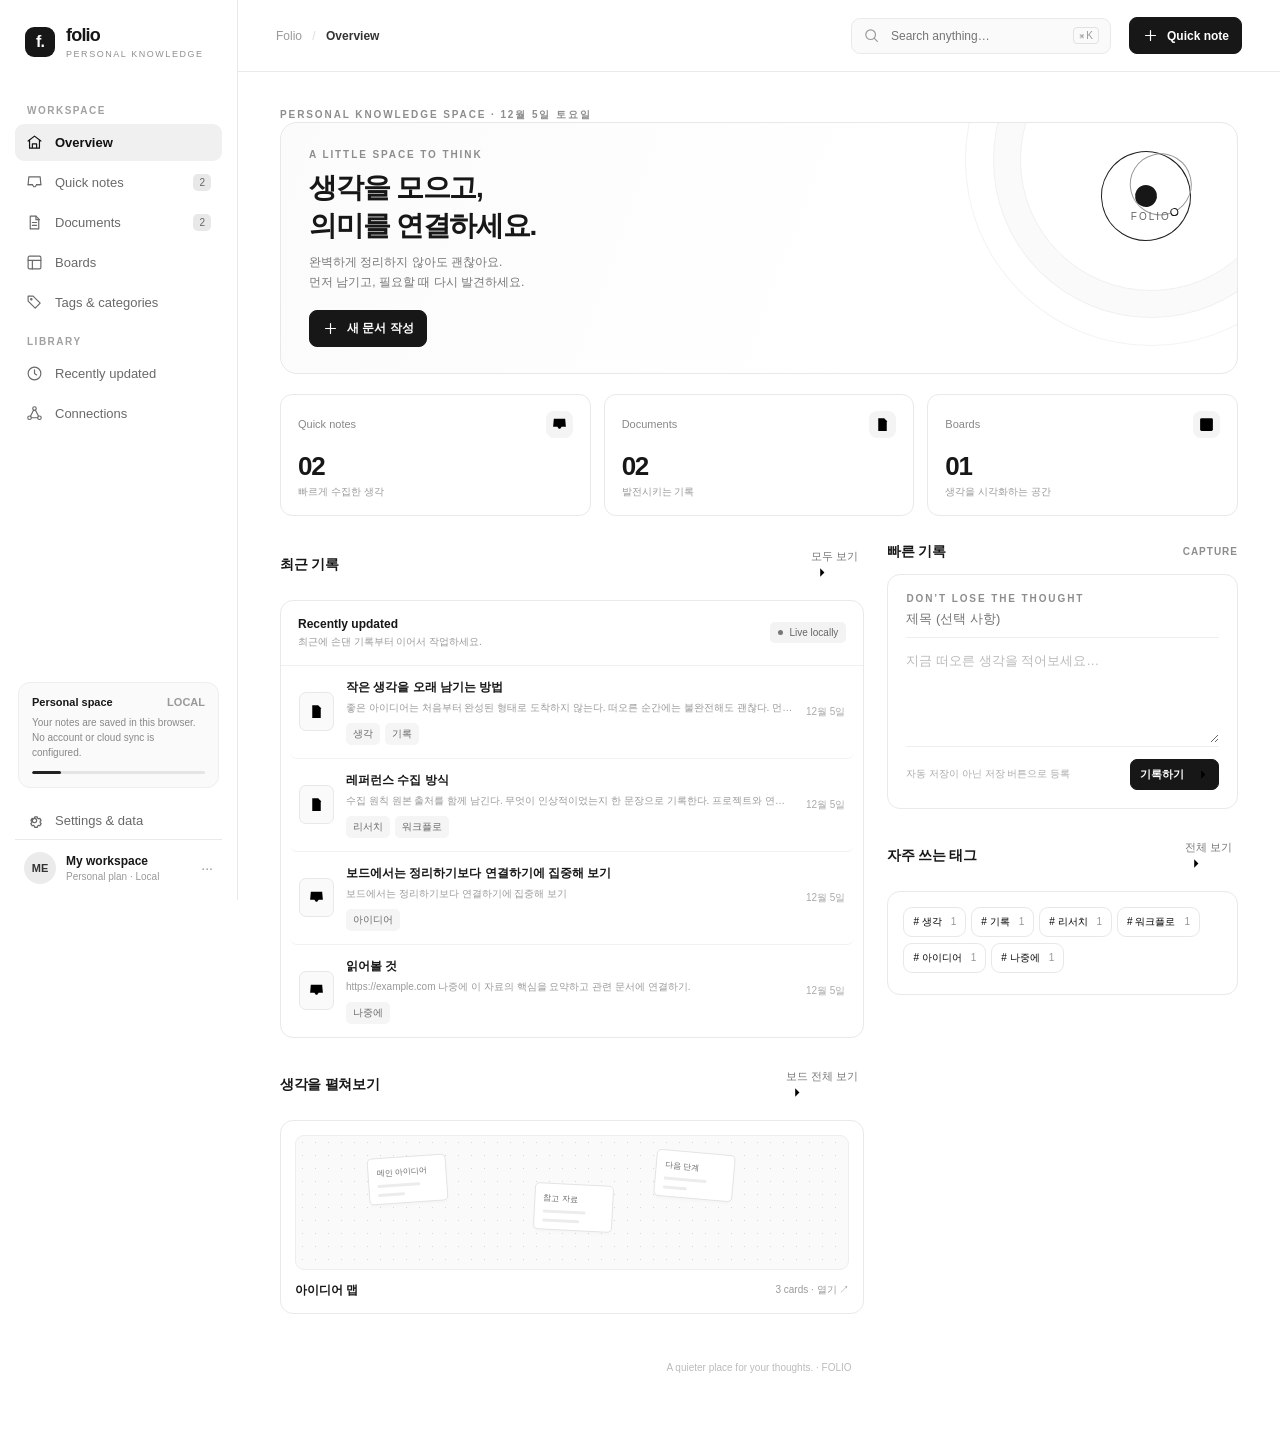
==== index.html @ 9111f388 "add" ====
<!doctype html>
<html lang="ko">
<head>
<meta charset="utf-8">
<meta name="viewport" content="width=device-width, initial-scale=1">
<meta name="theme-color" content="#ffffff">
<title>Folio — Personal Knowledge Space</title>
<style>
:root{--ink:#171717;--muted:#777;--soft:#a0a0a0;--line:#e9e9e9;--panel:#fff;--canvas:#fafafa;--hover:#f5f5f5;--black:#171717;--radius:14px;--sidebar:238px;--shadow:0 18px 50px rgba(0,0,0,.10)}
*{box-sizing:border-box}html,body{margin:0;min-height:100%;font-family:Inter,-apple-system,BlinkMacSystemFont,"Segoe UI",Roboto,"Noto Sans KR",sans-serif;color:var(--ink);background:#fff;font-size:14px}button,input,textarea,select{font:inherit}svg{width:17px;height:17px;display:block;flex:none}button{cursor:pointer}button:focus-visible,input:focus-visible,textarea:focus-visible,select:focus-visible{outline:2px solid #777;outline-offset:2px}a{color:inherit}::selection{background:#dedede;color:#111}
.app{min-height:100vh;display:flex}.sidebar{width:var(--sidebar);border-right:1px solid var(--line);background:#fff;position:fixed;inset:0 auto 0 0;z-index:30;display:flex;flex-direction:column;padding:25px 15px 16px;transition:transform .22s ease}.brand{display:flex;align-items:center;gap:11px;padding:0 10px 31px}.brand-mark{width:30px;height:30px;background:#171717;border-radius:9px;display:grid;place-items:center;color:#fff;font-weight:800;font-size:16px;letter-spacing:-1px}.brand-name{font-size:18px;font-weight:750;letter-spacing:-.8px}.brand-caption{font-size:9px;color:#909090;letter-spacing:1.55px;margin-top:3px}.nav-label{font-size:10px;letter-spacing:1.5px;text-transform:uppercase;color:#a1a1a1;font-weight:700;padding:0 12px;margin:15px 0 8px}.nav{display:grid;gap:3px}.nav-btn{border:0;background:transparent;border-radius:9px;padding:10px 11px;display:flex;align-items:center;gap:12px;text-align:left;color:#696969;width:100%;font-size:13px;transition:background .15s,color .15s}.nav-btn:hover{background:#f7f7f7;color:#111}.nav-btn.active{background:#f0f0f0;color:#111;font-weight:650}.ico{width:17px;height:17px;flex:none;display:inline-grid;place-items:center}.ico svg{width:17px;height:17px;stroke:currentColor;fill:none;stroke-width:1.65;stroke-linecap:round;stroke-linejoin:round}.nav-count{margin-left:auto;font-size:10px;background:#e8e8e8;border-radius:5px;padding:3px 6px;color:#666}.side-bottom{margin-top:auto}.storage-card{margin:16px 3px 14px;padding:13px;background:#fafafa;border:1px solid #eee;border-radius:12px}.storage-top{display:flex;align-items:center;justify-content:space-between;font-size:11px;font-weight:650}.storage-note{font-size:10px;color:#888;line-height:1.5;margin-top:7px}.storage-line{height:3px;border-radius:5px;background:#e5e5e5;margin-top:11px;overflow:hidden}.storage-line i{display:block;height:100%;width:17%;background:#222;border-radius:5px}.profile{display:flex;gap:10px;align-items:center;padding:12px 9px 0;border-top:1px solid var(--line)}.avatar{width:32px;height:32px;border-radius:50%;background:#ebebeb;display:grid;place-items:center;color:#333;font-size:11px;font-weight:750}.profile-name{font-size:12px;font-weight:650}.profile-sub{font-size:10px;color:#999;margin-top:3px}.profile-more{margin-left:auto;color:#999}
.main{margin-left:var(--sidebar);width:calc(100% - var(--sidebar));min-height:100vh}.topbar{height:72px;border-bottom:1px solid var(--line);display:flex;align-items:center;gap:18px;padding:0 38px;position:sticky;top:0;background:rgba(255,255,255,.94);backdrop-filter:blur(12px);z-index:20}.mobile-menu{display:none;border:0;background:white;padding:7px}.crumb{font-size:12px;color:#999;white-space:nowrap}.crumb b{color:#333;font-weight:650}.top-search{margin-left:auto;display:flex;align-items:center;gap:9px;border:1px solid #e9e9e9;background:#fafafa;height:36px;border-radius:9px;padding:0 11px;width:min(260px,30vw);color:#999}.top-search input{border:0;outline:0;min-width:0;width:100%;background:transparent;font-size:12px;color:#222}.shortcut{font-size:10px;border:1px solid #e2e2e2;padding:2px 5px;border-radius:4px;color:#999;white-space:nowrap}.btn{display:inline-flex;align-items:center;justify-content:center;gap:8px;border-radius:8px;border:1px solid #e3e3e3;background:#fff;color:#222;padding:9px 12px;font-weight:600;font-size:12px;white-space:nowrap;transition:background .15s,border .15s}.btn:hover{background:#f6f6f6;border-color:#d8d8d8}.btn.primary{background:#171717;border-color:#171717;color:#fff}.btn.primary:hover{background:#333}.btn.subtle{border-color:transparent;background:transparent}.btn.subtle:hover{background:#f3f3f3}.btn.danger{color:#b42318}.btn.small{padding:6px 9px;font-size:11px;border-radius:7px}.btn:disabled{opacity:.45;cursor:not-allowed}.content{max-width:1420px;margin:0 auto;padding:36px 42px 70px}.eyebrow{font-size:10px;letter-spacing:1.9px;text-transform:uppercase;color:#8d8d8d;font-weight:750}.page-heading{display:flex;justify-content:space-between;align-items:flex-end;gap:20px;margin-bottom:29px}.page-heading h1{margin:9px 0 0;font-size:31px;letter-spacing:-1.4px;line-height:1.15;font-weight:750}.page-heading p{margin:9px 0 0;color:#898989;font-size:12px;line-height:1.7}.heading-actions{display:flex;gap:8px;align-items:center}
.welcome{display:flex;justify-content:space-between;align-items:flex-start;border:1px solid #e8e8e8;border-radius:17px;padding:26px 28px;margin-bottom:20px;background:linear-gradient(110deg,#fbfbfb,#fff 65%);position:relative;overflow:hidden}.welcome:after{content:"";position:absolute;right:-45px;top:-94px;width:260px;height:260px;border:1px solid #f0f0f0;border-radius:50%;box-shadow:0 0 0 26px #fafafa,0 0 0 27px #f0f0f0,0 0 0 54px #fff,0 0 0 55px #f3f3f3;pointer-events:none}.welcome h1{font-size:28px;letter-spacing:-1.25px;margin:9px 0 7px;position:relative;z-index:1}.welcome p{margin:0;color:#777;font-size:12px;line-height:1.7;position:relative;z-index:1}.welcome .btn{margin-top:17px;position:relative;z-index:1}.welcome-art{position:relative;z-index:1;margin:2px 18px 0 0;width:90px;height:90px;border:1px solid #222;border-radius:50%;display:grid;place-items:center;transform:rotate(-13deg)}.welcome-art:before{content:"";position:absolute;width:60px;height:60px;border:1px solid #999;border-radius:50%;transform:translate(17px,-8px)}.welcome-art:after{content:"";position:absolute;width:22px;height:22px;background:#171717;border-radius:50%;box-shadow:24px 22px 0 -8px #fff,24px 22px 0 -7px #171717}.welcome-art span{font-size:10px;letter-spacing:2px;transform:rotate(13deg);margin-top:43px;color:#666}
.stats{display:grid;grid-template-columns:repeat(3,minmax(0,1fr));gap:13px;margin-bottom:27px}.stat{border:1px solid var(--line);border-radius:12px;padding:16px 17px;background:#fff}.stat-top{display:flex;justify-content:space-between;align-items:center;font-size:11px;color:#888}.stat-icon{width:27px;height:27px;border-radius:8px;background:#f4f4f4;display:grid;place-items:center;color:#444}.stat-num{font-weight:750;font-size:26px;letter-spacing:-1.3px;margin-top:13px}.stat-foot{font-size:10px;color:#9a9a9a;margin-top:3px}
.section-head{display:flex;align-items:center;justify-content:space-between;margin:0 0 13px}.section-head h2{font-size:14px;letter-spacing:-.3px;margin:0;font-weight:730}.text-link{border:0;background:none;color:#777;font-size:11px;padding:6px}.text-link:hover{color:#111}.home-grid{display:grid;grid-template-columns:minmax(0,1.25fr) minmax(275px,.75fr);gap:23px}.home-grid>*{min-width:0}.panel{border:1px solid var(--line);border-radius:13px;background:#fff;min-width:0}.panel-head{padding:16px 17px;border-bottom:1px solid #f0f0f0;display:flex;justify-content:space-between;align-items:center}.panel-head h3{font-size:12px;margin:0;font-weight:700}.panel-head p{color:#999;font-size:10px;margin:4px 0 0}.recent-list{padding:0 9px}.doc-row{display:flex;align-items:center;gap:12px;padding:13px 9px;border-bottom:1px solid #f2f2f2;cursor:pointer;border-radius:7px;min-width:0}.doc-row:last-child{border-bottom:0}.doc-row:hover{background:#fafafa}.file-icon{width:35px;height:39px;border:1px solid #e8e8e8;background:#fafafa;border-radius:7px;display:grid;place-items:center;flex:none;color:#676767}.row-copy{min-width:0;flex:1}.row-title{font-size:12px;font-weight:650;white-space:nowrap;overflow:hidden;text-overflow:ellipsis}.row-snippet{font-size:10px;color:#999;margin-top:5px;white-space:nowrap;overflow:hidden;text-overflow:ellipsis}.row-meta{font-size:10px;color:#aaa;text-align:right;white-space:nowrap}.tag-list{display:flex;flex-wrap:wrap;gap:5px;margin-top:8px}.tag{display:inline-flex;align-items:center;gap:5px;background:#f5f5f5;color:#696969;border-radius:5px;padding:4px 7px;font-size:10px;white-space:nowrap}.tag.dark{background:#e8e8e8;color:#333}.quick-panel{padding:18px}.quick-panel textarea{width:100%;min-height:105px;resize:vertical;border:0;outline:0;font-size:13px;line-height:1.7;color:#222;padding:12px 0;background:transparent}.quick-panel textarea::placeholder{color:#bbb}.quick-panel input{width:100%;border:0;border-bottom:1px solid #eee;padding:7px 0 11px;outline:0;font-size:13px;background:transparent}.quick-actions{display:flex;justify-content:space-between;align-items:center;border-top:1px solid #eee;padding-top:12px}.hint{font-size:10px;color:#aaa}.capture-tools{display:flex;gap:8px;align-items:center}.mini-board{padding:14px;cursor:pointer}.mini-board-canvas{height:135px;border:1px solid #eee;border-radius:9px;background-color:#fafafa;background-image:radial-gradient(#d7d7d7 .8px,transparent .8px);background-size:13px 13px;position:relative;overflow:hidden}.mini-note{position:absolute;background:#fff;border:1px solid #e4e4e4;border-radius:5px;width:79px;height:47px;padding:9px 8px;font-size:8px;color:#666;box-shadow:0 2px 3px #00000005}.mini-note:nth-child(1){left:13%;top:15%;transform:rotate(-4deg)}.mini-note:nth-child(2){left:43%;top:36%;transform:rotate(3deg)}.mini-note:nth-child(3){left:65%;top:12%;transform:rotate(5deg)}.mini-note i{display:block;width:70%;height:3px;border-radius:2px;background:#ececec;margin-top:6px}.board-mini-meta{display:flex;justify-content:space-between;align-items:center;margin-top:12px}.board-mini-meta b{font-size:12px}.board-mini-meta span{font-size:10px;color:#999}
.filterbar{display:flex;gap:8px;align-items:center;flex-wrap:wrap;margin-bottom:17px}.filter-select,.filter-input{height:34px;border:1px solid #e7e7e7;background:white;border-radius:8px;padding:0 10px;font-size:11px;color:#555}.filter-input{min-width:180px}.view-switch{margin-left:auto;display:flex;border:1px solid #e7e7e7;border-radius:8px;padding:3px;gap:2px}.view-switch button{border:0;background:transparent;border-radius:5px;padding:5px 8px;color:#999}.view-switch button.active{background:#eee;color:#111}.library-list{border:1px solid var(--line);border-radius:12px;overflow:hidden}.list-header{display:grid;grid-template-columns:minmax(240px,1.7fr) minmax(100px,.65fr) minmax(130px,.8fr) 100px;gap:15px;padding:11px 18px;background:#fafafa;border-bottom:1px solid var(--line);font-size:10px;color:#999}.library-item{display:grid;grid-template-columns:minmax(240px,1.7fr) minmax(100px,.65fr) minmax(130px,.8fr) 100px;gap:15px;align-items:center;padding:15px 18px;border-bottom:1px solid #f0f0f0;cursor:pointer;min-height:67px}.library-item:last-child{border-bottom:0}.library-item:hover{background:#fcfcfc}.item-main{display:flex;gap:11px;align-items:center;min-width:0}.item-main .file-icon{height:34px;width:32px}.item-main .row-title{font-size:12px}.item-main .row-snippet{max-width:100%}.kind-pill{font-size:10px;color:#666;background:#f4f4f4;padding:5px 7px;border-radius:5px;justify-self:start}.item-category{font-size:11px;color:#888}.item-date{font-size:10px;color:#999;text-align:right}.empty{padding:56px 20px;text-align:center}.empty-mark{width:44px;height:44px;border:1px solid #e7e7e7;background:#fafafa;border-radius:13px;display:grid;place-items:center;margin:0 auto 13px;color:#666}.empty h3{margin:0;font-size:14px}.empty p{margin:7px auto 16px;max-width:300px;color:#999;font-size:11px;line-height:1.7}
.editor-layout{display:grid;grid-template-columns:minmax(0,1fr) 260px;gap:28px;align-items:start}.editor-main{min-width:0;max-width:840px}.editor-toolbar{display:flex;align-items:center;justify-content:space-between;gap:12px;margin-bottom:20px}.save-state{font-size:10px;color:#999;display:flex;align-items:center;gap:6px}.save-dot{width:5px;height:5px;background:#aaa;border-radius:50%}.editor-title{border:0;outline:0;width:100%;font-size:34px;line-height:1.25;font-weight:750;letter-spacing:-1.5px;padding:9px 0 16px;resize:none;min-height:60px;background:transparent;color:#171717}.editor-title::placeholder{color:#d0d0d0}.editor-meta{display:flex;align-items:center;gap:10px;padding-bottom:18px;border-bottom:1px solid var(--line);font-size:10px;color:#999}.editor-meta .dotsep{color:#ddd}.formatbar{display:flex;gap:5px;padding:13px 0;border-bottom:1px solid #f0f0f0}.formatbar button{border:0;background:transparent;color:#777;border-radius:6px;min-width:30px;height:29px;padding:0 8px;font-size:11px}.formatbar button:hover{background:#f1f1f1;color:#111}.editor-body{width:100%;min-height:390px;resize:vertical;border:0;outline:0;padding:21px 0;font-size:14px;line-height:1.95;color:#3c3c3c;background:transparent;font-family:inherit}.editor-body::placeholder{color:#c0c0c0}.editor-sidebar{padding-top:5px}.side-section{border:1px solid var(--line);border-radius:11px;margin-bottom:13px;overflow:hidden}.side-section-head{padding:13px 14px;display:flex;align-items:center;justify-content:space-between;font-size:11px;font-weight:700;border-bottom:1px solid #f1f1f1}.side-section-body{padding:12px 14px}.field-label{font-size:10px;color:#999;margin-bottom:7px;display:block}.field{width:100%;border:1px solid #e7e7e7;border-radius:7px;padding:9px 10px;font-size:11px;outline:0;background:#fff;color:#333}.field:focus{border-color:#aaa}.field+.field-label{margin-top:14px}.small-field-row{display:flex;gap:6px}.small-field-row .field{min-width:0}.side-actions{display:flex;gap:5px;flex-wrap:wrap;margin-top:10px}.relation-item{font-size:11px;color:#666;padding:7px 0;display:flex;align-items:center;gap:7px;cursor:pointer}.relation-item:hover{color:#111}.relation-item .relation-text{white-space:nowrap;text-overflow:ellipsis;overflow:hidden}.relation-item button{border:0;background:transparent;color:#aaa;margin-left:auto}.attachment-row{display:flex;gap:8px;align-items:center;padding:8px 0;border-bottom:1px solid #f3f3f3;font-size:10px}.attachment-row:last-child{border:0}.attachment-row .att-name{overflow:hidden;text-overflow:ellipsis;white-space:nowrap;flex:1}.attachment-row a{color:#555}.attachment-row button{border:0;background:none;color:#aaa;padding:3px}.backlink-foot{font-size:10px;color:#999;line-height:1.6;margin-top:8px}
.board-toolbar{display:flex;align-items:center;gap:8px;margin-bottom:14px;flex-wrap:wrap}.board-wrap{cursor:crosshair;height:min(68vh,760px);min-height:460px;border:1px solid #e5e5e5;border-radius:13px;overflow:hidden;position:relative;background:#fbfbfb;background-image:radial-gradient(#d8d8d8 .85px,transparent .85px);background-size:18px 18px;touch-action:none}.board-viewport{position:absolute;inset:0;overflow:hidden}.board-world{position:absolute;width:2200px;height:1600px;left:0;top:0;transform-origin:0 0}.board-edges{position:absolute;inset:0;width:2200px;height:1600px;overflow:visible;pointer-events:none}.board-edge-line{stroke:#9b9b9b;stroke-width:1.5;fill:none}.board-edge-line.selected{stroke:#111;stroke-width:2}.board-card{position:absolute;width:218px;min-height:121px;background:#fff;border:1px solid #e4e4e4;border-radius:10px;box-shadow:0 3px 10px #00000005;cursor:grab;overflow:hidden;user-select:none}.board-card:active{cursor:grabbing}.board-card.selected{border-color:#171717;box-shadow:0 0 0 2px #17171712,0 5px 14px #0000000a}.board-card-top{display:flex;align-items:center;gap:7px;border-bottom:1px solid #f0f0f0;padding:10px 12px}.board-card-dot{width:7px;height:7px;border-radius:2px;background:#171717}.board-card-type{font-size:9px;color:#999}.board-card-menu{margin-left:auto;border:0;background:transparent;color:#aaa;padding:0 2px;font-size:16px}.board-card-title{font-size:12px;font-weight:700;padding:11px 12px 5px;white-space:nowrap;text-overflow:ellipsis;overflow:hidden}.board-card-body{font-size:10px;color:#888;line-height:1.65;padding:0 12px 13px;display:-webkit-box;-webkit-line-clamp:3;-webkit-box-orient:vertical;overflow:hidden;white-space:pre-wrap}.board-empty-hint{position:absolute;left:50%;top:50%;transform:translate(-50%,-50%);text-align:center;color:#aaa;width:260px;pointer-events:none}.board-empty-hint b{display:block;font-size:13px;color:#777;margin-bottom:5px}.board-empty-hint span{font-size:11px;line-height:1.6}.board-floating{position:absolute;bottom:13px;left:13px;right:13px;display:flex;justify-content:space-between;pointer-events:none}.board-floating>*{pointer-events:auto}.zoom-controls{display:flex;align-items:center;background:#fff;border:1px solid #e5e5e5;border-radius:8px;box-shadow:0 2px 8px #00000005;overflow:hidden}.zoom-controls button{width:30px;height:31px;border:0;background:white;color:#555}.zoom-controls button:hover{background:#f4f4f4}.zoom-label{font-size:10px;color:#888;min-width:42px;text-align:center}.board-tip{font-size:10px;background:#fff;border:1px solid #e7e7e7;border-radius:8px;padding:9px 11px;color:#888;box-shadow:0 2px 8px #00000004}.board-list-grid{display:grid;grid-template-columns:repeat(3,minmax(0,1fr));gap:14px}.board-tile{border:1px solid #e6e6e6;border-radius:12px;padding:15px;cursor:pointer}.board-tile:hover{border-color:#cfcfcf;box-shadow:0 4px 14px #00000004}.board-tile .mini-board-canvas{height:150px}.board-tile h3{font-size:13px;margin:13px 0 5px}.board-tile p{font-size:10px;color:#999;margin:0}
.tag-cloud{display:flex;flex-wrap:wrap;gap:9px}.tag-chip{display:flex;align-items:center;gap:9px;padding:11px 13px;border:1px solid #e8e8e8;border-radius:9px;background:#fff;cursor:pointer;font-size:12px}.tag-chip:hover,.tag-chip.active{background:#f3f3f3;border-color:#d7d7d7}.tag-chip span{font-size:10px;color:#999}.tags-layout{display:grid;grid-template-columns:240px minmax(0,1fr);gap:22px}.tag-summary{padding:20px;border:1px solid var(--line);border-radius:12px;align-self:start}.tag-summary strong{display:block;font-size:28px;letter-spacing:-1px}.tag-summary p{color:#999;font-size:11px;line-height:1.7;margin-bottom:0}.settings-grid{display:grid;grid-template-columns:minmax(0,1fr) minmax(0,1fr);gap:15px}.settings-card{border:1px solid #e8e8e8;border-radius:12px;padding:19px}.settings-card h3{margin:0 0 8px;font-size:13px}.settings-card p{font-size:11px;color:#888;line-height:1.7;margin:0 0 15px}.status-pill{display:inline-flex;align-items:center;gap:6px;background:#f3f3f3;border-radius:5px;color:#666;padding:5px 8px;font-size:10px}.status-pill i{height:5px;width:5px;border-radius:50%;background:#777}.footer-note{text-align:center;font-size:10px;color:#bbb;margin-top:48px}
.modal-backdrop{position:fixed;inset:0;background:rgba(0,0,0,.28);z-index:90;display:flex;align-items:center;justify-content:center;padding:20px;backdrop-filter:blur(3px)}.modal{width:min(490px,100%);max-height:min(85vh,700px);overflow:auto;background:#fff;border:1px solid #e7e7e7;border-radius:15px;box-shadow:var(--shadow)}.modal.wide{width:min(600px,100%)}.modal-head{padding:19px 21px 14px;border-bottom:1px solid #f0f0f0;display:flex;align-items:center;justify-content:space-between}.modal-head h3{margin:0;font-size:15px;letter-spacing:-.3px}.modal-close{border:0;background:transparent;color:#999;font-size:20px;line-height:1;padding:2px 5px}.modal-body{padding:20px 21px}.modal-foot{display:flex;justify-content:flex-end;gap:8px;padding:0 21px 20px}.form-group{margin-bottom:15px}.form-group:last-child{margin-bottom:0}.form-group label{display:block;font-size:11px;color:#777;margin-bottom:7px}.form-control{width:100%;border:1px solid #e4e4e4;border-radius:8px;outline:0;padding:10px 11px;font-size:12px;background:#fff}.form-control:focus{border-color:#aaa}.form-control.textarea{min-height:125px;resize:vertical;line-height:1.7}.form-help{font-size:10px;color:#aaa;line-height:1.6;margin-top:7px}.choice-grid{display:grid;grid-template-columns:1fr 1fr;gap:9px}.choice{border:1px solid #e5e5e5;border-radius:9px;padding:12px;text-align:left;background:white}.choice.active{border-color:#171717;background:#fafafa}.choice b{font-size:12px;display:block}.choice span{display:block;color:#999;font-size:10px;margin-top:4px}.search-results{max-height:50vh;overflow:auto;margin-top:10px}.search-result{display:flex;align-items:center;gap:10px;padding:10px;border-radius:8px;cursor:pointer}.search-result:hover{background:#f7f7f7}.search-result .grow{min-width:0;flex:1}.search-result b{font-size:12px;display:block;overflow:hidden;text-overflow:ellipsis;white-space:nowrap}.search-result small{font-size:10px;color:#999;display:block;margin-top:4px;overflow:hidden;text-overflow:ellipsis;white-space:nowrap}.toast-wrap{position:fixed;bottom:20px;right:22px;z-index:150;display:grid;gap:8px}.toast{background:#171717;color:#fff;border-radius:9px;padding:12px 15px;box-shadow:0 9px 30px #0002;font-size:11px;max-width:320px;animation:toastIn .18s ease}.toast.error{background:#8d2c26}@keyframes toastIn{from{transform:translateY(6px);opacity:0}to{transform:none;opacity:1}}.hide{display:none!important}.mobile-shade{display:none}
@media(max-width:1100px){:root{--sidebar:218px}.content{padding:30px 27px 55px}.topbar{padding:0 27px}.editor-layout{grid-template-columns:minmax(0,1fr) 235px;gap:19px}.board-list-grid{grid-template-columns:repeat(2,minmax(0,1fr))}}
@media(max-width:820px){:root{--sidebar:238px}.sidebar{transform:translateX(-100%);box-shadow:none}.sidebar.open{transform:translateX(0);box-shadow:12px 0 40px #00000012}.mobile-shade.show{display:block;position:fixed;inset:0;background:#0003;z-index:25}.main{margin-left:0;width:100%}.mobile-menu{display:inline-flex;align-items:center;justify-content:center}.topbar{height:62px;padding:0 18px;gap:12px}.content{padding:25px 18px 48px}.page-heading h1{font-size:28px}.home-grid{grid-template-columns:minmax(0,1fr)}.stats{gap:9px}.stat{padding:13px}.stat-num{font-size:23px}.editor-layout{grid-template-columns:1fr}.editor-sidebar{display:grid;grid-template-columns:repeat(2,minmax(0,1fr));gap:10px}.side-section{margin-bottom:0}.editor-title{font-size:30px}.top-search{width:min(260px,45vw)}.board-list-grid{grid-template-columns:repeat(2,minmax(0,1fr))}.tags-layout{grid-template-columns:1fr}.tag-summary{display:none}}
@media(max-width:560px){.topbar{gap:8px}.crumb{display:none}.top-search{width:100%;margin-left:0;flex:1}.top-search .shortcut{display:none}.topbar>.btn{padding:8px 9px;font-size:11px}.content{padding:21px 14px 40px}.page-heading{align-items:flex-start;margin-bottom:23px}.page-heading h1{font-size:25px}.page-heading p{font-size:11px}.heading-actions{flex-direction:column;align-items:stretch}.heading-actions .btn{justify-content:center}.welcome{padding:20px 18px}.welcome h1{font-size:23px;max-width:245px}.welcome p{max-width:245px}.welcome-art{width:54px;height:54px;margin:3px 0 0}.welcome-art:before{width:34px;height:34px;transform:translate(9px,-4px)}.welcome-art:after{width:14px;height:14px;box-shadow:14px 14px 0 -5px white,14px 14px 0 -4px #171717}.welcome-art span{font-size:6px;margin-top:26px;letter-spacing:1px}.stats{grid-template-columns:repeat(3,minmax(0,1fr));gap:6px}.stat{padding:10px 9px}.stat-top{font-size:9px;gap:3px}.stat-icon{display:none}.stat-num{font-size:21px;margin-top:9px}.stat-foot{font-size:9px;line-height:1.4}.home-grid{gap:20px}.list-header{display:none}.library-item{grid-template-columns:minmax(0,1fr) 70px;gap:8px;padding:13px}.item-category{display:none}.item-date{grid-column:2;grid-row:1}.kind-pill{grid-column:2;grid-row:1;justify-self:start}.item-main{grid-column:1;grid-row:1 / span 2}.editor-sidebar{grid-template-columns:1fr}.editor-title{font-size:27px}.editor-meta{flex-wrap:wrap}.board-list-grid{grid-template-columns:1fr}.board-wrap{height:62vh;min-height:420px}.board-tip{display:none}.settings-grid{grid-template-columns:1fr}.filterbar{gap:6px}.filter-input{width:100%}.view-switch{margin-left:0}.row-meta{display:none}.page-heading .heading-actions .btn{font-size:10px}.modal-backdrop{padding:10px}.modal{border-radius:12px}}
.board-breadcrumb{display:flex;align-items:center;gap:8px;font-size:11px;color:#999;margin:-5px 0 14px}.board-breadcrumb button{border:0;background:none;color:#777;padding:3px}.board-tools{display:flex;flex-wrap:wrap;gap:6px;padding:9px;margin-bottom:10px;background:#fff;border:1px solid #eee;border-radius:10px}.board-item[data-edit-board-item]{cursor:pointer}.board-item.selected{border-color:#171717;box-shadow:0 0 0 2px #17171720,0 5px 14px #0000000a}.board-item[data-edit-board-item] .item-content:empty:before{content:"클릭해 내용을 입력하세요";color:#aaa}.board-item{position:absolute;width:218px;min-height:100px;background:#fff;border:1px solid #e4e4e4;border-radius:10px;box-shadow:0 3px 10px #00000008;overflow:hidden;user-select:none}.board-item .item-head{padding:9px 11px;border-bottom:1px solid #f1f1f1;font-size:10px;color:#888;display:flex;justify-content:space-between}.board-item .item-content{padding:11px;font-size:12px;line-height:1.65;white-space:pre-wrap;overflow-wrap:anywhere}.board-item.todo .item-content{font-size:12px}.board-item.column{min-height:260px;background:#f8f8f8}.board-item.nested{border-color:#cfcfcf;cursor:pointer}.board-item table{border-collapse:collapse;width:100%;font-size:9px}.board-item td{border:1px solid #eee;padding:4px}</style>
</head>
<body>
<div class="app">
  <aside class="sidebar" id="sidebar">
    <div class="brand"><div class="brand-mark">f.</div><div><div class="brand-name">folio</div><div class="brand-caption">PERSONAL KNOWLEDGE</div></div></div>
    <div class="nav-label">Workspace</div>
    <nav class="nav" aria-label="주요 메뉴">
      <button class="nav-btn active" data-view="home"><span class="ico" data-icon="home"></span>Overview</button>
      <button class="nav-btn" data-view="inbox"><span class="ico" data-icon="inbox"></span>Quick notes <span class="nav-count" id="inboxCount">0</span></button>
      <button class="nav-btn" data-view="documents"><span class="ico" data-icon="file"></span>Documents <span class="nav-count" id="docCount">0</span></button>
      <button class="nav-btn" data-view="boards"><span class="ico" data-icon="layout"></span>Boards</button>
      <button class="nav-btn" data-view="tags"><span class="ico" data-icon="tag"></span>Tags & categories</button>
    </nav>
    <div class="nav-label">Library</div>
    <nav class="nav">
      <button class="nav-btn" data-view="recent"><span class="ico" data-icon="clock"></span>Recently updated</button>
      <button class="nav-btn" data-view="links"><span class="ico" data-icon="network"></span>Connections</button>
    </nav>
    <div class="side-bottom">
      <div class="storage-card"><div class="storage-top"><span>Personal space</span><span style="color:#999">LOCAL</span></div><div class="storage-note">Your notes are saved in this browser. No account or cloud sync is configured.</div><div class="storage-line"><i></i></div></div>
      <button class="nav-btn" data-view="settings"><span class="ico" data-icon="settings"></span>Settings & data</button>
      <div class="profile"><div class="avatar">ME</div><div><div class="profile-name">My workspace</div><div class="profile-sub">Personal plan · Local</div></div><span class="profile-more">···</span></div>
    </div>
  </aside>
  <div class="mobile-shade" id="mobileShade"></div>
  <main class="main">
    <header class="topbar">
      <button class="mobile-menu" id="mobileMenu" aria-label="메뉴 열기"><span class="ico" data-icon="menu"></span></button>
      <div class="crumb">Folio <span style="color:#ddd;margin:0 7px">/</span> <b id="crumbText">Overview</b></div>
      <label class="top-search"><span class="ico" data-icon="search"></span><input id="globalSearch" type="search" placeholder="Search anything…" autocomplete="off" aria-label="전체 검색"><span class="shortcut">⌘ K</span></label>
      <button class="btn primary" id="topQuick"><span class="ico" data-icon="plus"></span>Quick note</button>
    </header>
    <section class="content" id="viewRoot" aria-live="polite"></section>
  </main>
</div>
<div id="modalRoot"></div><div class="toast-wrap" id="toastWrap" aria-live="polite"></div>
<input id="filePicker" type="file" multiple hidden>
<script>
(()=>{
'use strict';
const $=(s,r=document)=>r.querySelector(s), $$=(s,r=document)=>Array.from(r.querySelectorAll(s));
const uid=()=>Math.random().toString(36).slice(2,8)+Date.now().toString(36).slice(-5);
const now=()=>new Date().toISOString();
const fmtDate=(d,full=false)=>{if(!d)return '—';const date=new Date(d);if(Number.isNaN(date.getTime()))return '—';return new Intl.DateTimeFormat('ko-KR',full?{year:'numeric',month:'short',day:'numeric',hour:'2-digit',minute:'2-digit'}:{month:'short',day:'numeric'}).format(date)};
const escapeHtml=s=>String(s??'').replace(/[&<>"']/g,c=>({'&':'&amp;','<':'&lt;','>':'&gt;','"':'&quot;',"'":'&#39;'}[c]));
const plain=s=>String(s||'').replace(/[#*_`>\[\]()!-]/g,' ').replace(/\s+/g,' ').trim();
const icons={home:'<path d="m3 10 9-7 9 7"/><path d="M5 9v11h14V9M9 20v-6h6v6"/>',inbox:'<path d="M4 4h16l1 11h-6l-2 3h-2l-2-3H3L4 4Z"/><path d="M3 15h6m6 0h6"/>',file:'<path d="M6 3h8l4 4v14H6z"/><path d="M14 3v5h5M9 12h6m-6 4h6"/>',layout:'<rect x="3" y="3" width="18" height="18" rx="2"/><path d="M3 9h18M9 9v12"/>',tag:'<path d="M20 13 13 20 3 10V3h7l10 10Z"/><circle cx="7.5" cy="7.5" r="1"/>',clock:'<circle cx="12" cy="12" r="9"/><path d="M12 7v5l3 2"/>',network:'<circle cx="12" cy="5" r="2.5"/><circle cx="5" cy="18" r="2.5"/><circle cx="19" cy="18" r="2.5"/><path d="m10.8 7.2-4.5 8.6m6.9-8.6 4.5 8.6M7.5 18h9"/>',settings:'<circle cx="12" cy="12" r="3"/><path d="m19.4 15 .1.1 1.2 1-1.6 2.8-1.5-.6a7 7 0 0 1-1.7 1l-.3 1.6h-3.2l-.3-1.6a7 7 0 0 1-1.7-1l-1.5.6-1.6-2.8 1.2-1a7 7 0 0 1 0-2l-1.2-1 1.6-2.8 1.5.6a7 7 0 0 1 1.7-1l.3-1.6h3.2l.3 1.6a7 7 0 0 1 1.7 1l1.5-.6 1.6 2.8-1.2 1a7 7 0 0 1 0 2Z" transform="translate(-1 -1) scale(1.08)"/>',search:'<circle cx="10.8" cy="10.8" r="6.8"/><path d="m16 16 4.2 4.2"/>',plus:'<path d="M12 5v14M5 12h14"/>',menu:'<path d="M4 6h16M4 12h16M4 18h16"/>',arrow:'<path d="M5 12h14m-6-6 6 6-6 6"/>',more:'<circle cx="5" cy="12" r="1"/><circle cx="12" cy="12" r="1"/><circle cx="19" cy="12" r="1"/>',paperclip:'<path d="m8 12.5 6.4-6.4a3.3 3.3 0 0 1 4.7 4.7l-8.3 8.3a5 5 0 0 1-7.1-7.1l8-8"/>',link:'<path d="M10 13a5 5 0 0 0 7.1 0l2-2A5 5 0 0 0 12 3.9l-1.2 1.2"/><path d="M14 11a5 5 0 0 0-7.1 0l-2 2A5 5 0 0 0 12 20.1l1.2-1.2"/>',external:'<path d="M14 3h7v7m0-7-10 10"/><path d="M18 13v6a2 2 0 0 1-2 2H5a2 2 0 0 1-2-2V8a2 2 0 0 1 2-2h6"/>',trash:'<path d="M3 6h18M8 6V4h8v2m3 0-1 14H6L5 6m4 4v6m6-6v6"/>'};
const ico=name=>`<svg viewBox="0 0 24 24" aria-hidden="true">${icons[name]||icons.file}</svg>`;
$$('[data-icon]').forEach(el=>el.innerHTML=ico(el.dataset.icon));
const STORE='folio_kb_v1';
let db=null, saveTimer=null, currentView='home', activeDocId=null, currentBoardId=null, currentTag=null, searchQuery='', searchFilter='all', pendingAttachDoc=null, editorDirty=false, saveStatus='saved';
let boardTransform={x:0,y:0,scale:1}, boardDrag=null, selectedCard=null, selectedCardIds=[], connectMode=false, connectFrom=null, lastPointer=null, suppressBoardCardClick=false, boardDropPosition=null, boardUndoStack=[], boardRedoStack=[], boardSketchMode=false, boardSketchTool='pen', boardSketchWidth=4, boardSketchColor='#222222', spacePressed=false;
const seed=()=>{const t=now();const docs=[
{id:'seed-idea',kind:'document',title:'작은 생각을 오래 남기는 방법',body:'좋은 아이디어는 처음부터 완성된 형태로 도착하지 않는다.\n\n떠오른 순간에는 불완전해도 괜찮다. 먼저 기록하고, 나중에 다시 읽고, 다른 생각과 연결하면서 의미를 발견한다.\n\nFolio는 그 과정을 가볍게 이어갈 수 있는 개인적인 공간이다.',tags:['생각','기록'],category:'에세이',attachments:[],createdAt:t,updatedAt:t},
{id:'seed-research',kind:'document',title:'레퍼런스 수집 방식',body:'## 수집 원칙\n\n- 원본 출처를 함께 남긴다.\n- 무엇이 인상적이었는지 한 문장으로 기록한다.\n- 프로젝트와 연결될 가능성을 열어 둔다.\n\n자료를 많이 모으는 것보다 다시 찾아 쓸 수 있는 상태로 만드는 것이 중요하다.',tags:['리서치','워크플로'],category:'작업 노트',attachments:[],createdAt:t,updatedAt:t},
{id:'seed-note',kind:'note',title:'',body:'보드에서는 정리하기보다 연결하기에 집중해 보기',tags:['아이디어'],category:'',attachments:[],createdAt:t,updatedAt:t},
{id:'seed-link',kind:'note',title:'읽어볼 것',body:'https://example.com\n나중에 이 자료의 핵심을 요약하고 관련 문서에 연결하기.',tags:['나중에'],category:'',attachments:[{id:'seed-url',type:'url',name:'example.com',url:'https://example.com'}],createdAt:t,updatedAt:t}];
return {version:1,docs,boards:[{id:'seed-board',name:'아이디어 맵',cards:[{id:'bc-a',targetId:'seed-idea',x:310,y:250},{id:'bc-b',targetId:'seed-research',x:650,y:375},{id:'bc-c',targetId:'seed-note',x:995,y:220}],edges:[{id:'be-1',from:'bc-a',to:'bc-b'},{id:'be-2',from:'bc-b',to:'bc-c'}],updatedAt:t}],links:[{id:'ln-1',from:'seed-idea',to:'seed-research',context:'관련 참고'}],categories:['에세이','작업 노트'],updatedAt:t};};
let state;
function openDB(){return new Promise((resolve,reject)=>{if(!('indexedDB' in window)){resolve(null);return;}const req=indexedDB.open(STORE,1);req.onupgradeneeded=()=>{const db=req.result;if(!db.objectStoreNames.contains('app'))db.createObjectStore('app');};req.onsuccess=()=>resolve(req.result);req.onerror=()=>reject(req.error);});}
function dbGet(){return new Promise((resolve,reject)=>{if(!db){resolve(null);return;}const tx=db.transaction('app','readonly');const r=tx.objectStore('app').get('state');r.onsuccess=()=>resolve(r.result||null);r.onerror=()=>reject(r.error);});}
function dbPut(value){return new Promise((resolve,reject)=>{if(!db){try{localStorage.setItem(STORE,JSON.stringify(value));resolve();}catch(e){reject(e);}return;}const tx=db.transaction('app','readwrite');tx.objectStore('app').put(value,'state');tx.oncomplete=()=>resolve();tx.onerror=()=>reject(tx.error);tx.onabort=()=>reject(tx.error);});}
function persist(silent=false){clearTimeout(saveTimer);saveStatus='saving';if(currentView==='editor')updateSaveIndicator();saveTimer=setTimeout(async()=>{try{state.updatedAt=now();await dbPut(state);saveStatus='saved';if(currentView==='editor')updateSaveIndicator();if(!silent) toast('변경 사항을 저장했어요.');}catch(e){saveStatus='error';if(currentView==='editor')updateSaveIndicator();toast('저장하지 못했어요. 저장 공간을 확인해 주세요.',true);}},230);}
function updateSaveIndicator(){const el=$('#saveState');if(!el)return;const labels={saving:'저장 중…',saved:'모든 변경 사항 저장됨',error:'저장 실패 · 다시 시도 필요'};el.innerHTML=`<i class="save-dot" style="background:${saveStatus==='error'?'#c43a31':saveStatus==='saved'?'#777':'#c9a346'}"></i>${labels[saveStatus]||labels.saved}`;}
function toast(msg,error=false){const node=document.createElement('div');node.className='toast'+(error?' error':'');node.textContent=msg;$('#toastWrap').append(node);setTimeout(()=>node.remove(),3000);}
function getDoc(id){return state.docs.find(d=>d.id===id)}function getBoard(id){return state.boards.find(b=>b.id===id)}
function updateSelectedBoardUi(){const button=$('[data-action="delete-selected-card"]');if(button)button.disabled=selectedCardIds.length===0;}function saveBoardHistory(){const b=getBoard(currentBoardId);if(!b)return;boardUndoStack.push(JSON.stringify({cards:b.cards||[],edges:b.edges||[],drawingData:b.drawingData||''}));if(boardUndoStack.length>60)boardUndoStack.shift();boardRedoStack=[];}
function restoreBoardHistory(from,to){const b=getBoard(currentBoardId);if(!b||!from.length)return;to.push(JSON.stringify({cards:b.cards||[],edges:b.edges||[],drawingData:b.drawingData||''}));const prior=JSON.parse(from.pop());b.cards=prior.cards;b.edges=prior.edges;b.drawingData=prior.drawingData||'';b.updatedAt=now();persist(true);render();}
function undoBoard(){restoreBoardHistory(boardUndoStack,boardRedoStack)}function redoBoard(){restoreBoardHistory(boardRedoStack,boardUndoStack)}
function notes(){return state.docs.filter(d=>d.kind==='note')}function documents(){return state.docs.filter(d=>d.kind==='document')}
function tagsFor(d){return Array.isArray(d.tags)?d.tags:[]}
function tagCounts(){const m={};state.docs.forEach(d=>tagsFor(d).forEach(t=>m[t]=(m[t]||0)+1));return m;}
function setView(view){currentView=view;if(!['editor','board'].includes(view)){activeDocId=null;if(view==='boards'&&!currentBoardId&&state?.boards?.length)currentBoardId=state.boards[0].id;if(view!=='boards')currentBoardId=null;} $$('.nav-btn[data-view]').forEach(b=>b.classList.toggle('active',b.dataset.view===view||(view==='editor'&&b.dataset.view===(getDoc(activeDocId)?.kind==='note'?'inbox':'documents'))||(view==='board'&&b.dataset.view==='boards')));$('#sidebar').classList.remove('open');$('#mobileShade').classList.remove('show');render();window.scrollTo(0,0);}
function updateCounts(){$('#inboxCount').textContent=notes().length;$('#docCount').textContent=documents().length;}
function heading(eyebrow,title,desc='',actions=''){return `<div class="page-heading"><div><div class="eyebrow">${eyebrow}</div><h1>${title}</h1>${desc?`<p>${desc}</p>`:''}</div>${actions?`<div class="heading-actions">${actions}</div>`:''}</div>`;}
function fileIcon(kind){return `<div class="file-icon">${ico(kind==='note'?'inbox':kind==='url'?'link':kind==='image'?'file':'file')}</div>`;}
function renderTagList(tags){return tags.length?`<div class="tag-list">${tags.slice(0,4).map(t=>`<span class="tag">${escapeHtml(t)}</span>`).join('')}${tags.length>4?`<span class="tag">+${tags.length-4}</span>`:''}</div>`:''}
function docRow(d){const title=d.title||plain(d.body).slice(0,42)||'제목 없는 메모';return `<div class="doc-row" data-open-doc="${d.id}">${fileIcon(d.kind)}<div class="row-copy"><div class="row-title">${escapeHtml(title)}</div><div class="row-snippet">${escapeHtml(plain(d.body).slice(0,88)||'아직 내용이 없습니다.')}</div>${renderTagList(tagsFor(d))}</div><div class="row-meta">${fmtDate(d.updatedAt)}</div></div>`;}
function miniBoardMarkup(){return `<div class="mini-board-canvas"><div class="mini-note">메인 아이디어<i></i><i style="width:45%"></i></div><div class="mini-note">참고 자료<i></i><i style="width:60%"></i></div><div class="mini-note">다음 단계<i></i><i style="width:40%"></i></div></div>`;}
function renderHome(){const recent=[...state.docs].sort((a,b)=>new Date(b.updatedAt)-new Date(a.updatedAt)).slice(0,5);const board=state.boards[0];const today=new Intl.DateTimeFormat('ko-KR',{weekday:'long',month:'long',day:'numeric'}).format(new Date());return `${`<div class="eyebrow">PERSONAL KNOWLEDGE SPACE · ${escapeHtml(today.toUpperCase())}</div>`}<div class="welcome"><div><div class="eyebrow">A LITTLE SPACE TO THINK</div><h1>생각을 모으고,<br>의미를 연결하세요.</h1><p>완벽하게 정리하지 않아도 괜찮아요.<br>먼저 남기고, 필요할 때 다시 발견하세요.</p><button class="btn primary" data-action="create-document"><span class="ico">${ico('plus')}</span>새 문서 작성</button></div><div class="welcome-art"><span>FOLIO</span></div></div>
<div class="stats"><div class="stat"><div class="stat-top"><span>Quick notes</span><span class="stat-icon">${ico('inbox')}</span></div><div class="stat-num">${notes().length.toString().padStart(2,'0')}</div><div class="stat-foot">빠르게 수집한 생각</div></div><div class="stat"><div class="stat-top"><span>Documents</span><span class="stat-icon">${ico('file')}</span></div><div class="stat-num">${documents().length.toString().padStart(2,'0')}</div><div class="stat-foot">발전시키는 기록</div></div><div class="stat"><div class="stat-top"><span>Boards</span><span class="stat-icon">${ico('layout')}</span></div><div class="stat-num">${state.boards.length.toString().padStart(2,'0')}</div><div class="stat-foot">생각을 시각화하는 공간</div></div></div>
<div class="home-grid"><div><div class="section-head"><h2>최근 기록</h2><button class="text-link" data-view="recent">모두 보기 ${ico('arrow')}</button></div><div class="panel"><div class="panel-head"><div><h3>Recently updated</h3><p>최근에 손댄 기록부터 이어서 작업하세요.</p></div><span class="status-pill"><i></i> Live locally</span></div><div class="recent-list">${recent.length?recent.map(docRow).join(''):`<div class="empty"><h3>아직 기록이 없어요</h3><p>첫 번째 생각을 가볍게 남겨보세요.</p></div>`}</div></div>
<div class="section-head" style="margin-top:25px"><h2>생각을 펼쳐보기</h2><button class="text-link" data-view="boards">보드 전체 보기 ${ico('arrow')}</button></div><div class="panel mini-board" data-open-board="${board?.id||''}">${miniBoardMarkup()}<div class="board-mini-meta"><b>${escapeHtml(board?.name||'새로운 보드')}</b><span>${board?.cards.length||0} cards · 열기 ↗</span></div></div></div>
<div><div class="section-head"><h2>빠른 기록</h2><span class="eyebrow" style="letter-spacing:1px">CAPTURE</span></div><div class="panel quick-panel"><div class="eyebrow">DON’T LOSE THE THOUGHT</div><input id="homeQuickTitle" placeholder="제목 (선택 사항)" maxlength="180"><textarea id="homeQuickBody" placeholder="지금 떠오른 생각을 적어보세요…"></textarea><div class="quick-actions"><span class="hint">자동 저장이 아닌 저장 버튼으로 등록</span><div class="capture-tools"><button class="btn primary small" data-action="home-capture">기록하기 ${ico('arrow')}</button></div></div></div>
<div class="section-head" style="margin-top:25px"><h2>자주 쓰는 태그</h2><button class="text-link" data-view="tags">전체 보기 ${ico('arrow')}</button></div><div class="panel" style="padding:15px">${Object.entries(tagCounts()).sort((a,b)=>b[1]-a[1]).slice(0,8).map(([t,n])=>`<button class="tag-chip" data-tag="${escapeHtml(t)}" style="display:inline-flex;margin:0 5px 6px 0;padding:7px 9px;font-size:10px"># ${escapeHtml(t)} <span>${n}</span></button>`).join('')||'<div class="hint">기록에 태그를 추가하면 여기에 표시돼요.</div>'}</div></div></div><div class="footer-note">A quieter place for your thoughts. · FOLIO</div>`;}
function renderLibrary(kind='all',title='Documents',desc='기록을 찾고, 다시 읽고, 새로운 연결을 만들어보세요.'){const source=currentView==='inbox'?notes():currentView==='documents'?documents():currentView==='recent'?[...state.docs].sort((a,b)=>new Date(b.updatedAt)-new Date(a.updatedAt)):state.docs;let list=source.filter(d=>{if(searchQuery&&!`${d.title} ${d.body} ${tagsFor(d).join(' ')} ${d.category||''} ${(d.attachments||[]).map(a=>a.name+' '+a.url).join(' ')}`.toLowerCase().includes(searchQuery.toLowerCase()))return false;if(searchFilter==='note'&&d.kind!=='note')return false;if(searchFilter==='document'&&d.kind!=='document')return false;if(currentTag){if(currentTag.startsWith('category:')){if((d.category||'')!==currentTag.slice(9))return false;}else if(!tagsFor(d).includes(currentTag))return false;}return true;});const label=currentView==='inbox'?'QUICK CAPTURE':currentView==='recent'?'ACTIVITY':'YOUR LIBRARY';return `${heading(label,title,desc,`<button class="btn" data-action="create-document">${ico('plus')} 새 문서</button><button class="btn primary" data-action="quick-note">${ico('plus')} 빠른 메모</button>`)}<div class="filterbar"><input class="filter-input" id="librarySearch" placeholder="기록 안에서 검색…" value="${escapeHtml(searchQuery)}"><select class="filter-select" id="typeFilter"><option value="all" ${searchFilter==='all'?'selected':''}>모든 유형</option><option value="note" ${searchFilter==='note'?'selected':''}>퀵 메모</option><option value="document" ${searchFilter==='document'?'selected':''}>문서</option></select><select class="filter-select" id="categoryFilter"><option value="all">모든 카테고리</option>${state.categories.map(c=>`<option ${currentTag===`category:${c}`?'selected':''} value="${escapeHtml(c)}">${escapeHtml(c)}</option>`).join('')}</select>${currentTag&&!currentTag.startsWith('category:')?`<button class="btn small" id="clearTag"># ${escapeHtml(currentTag)} ×</button>`:''}<span style="font-size:10px;color:#aaa;margin-left:auto">${list.length} items</span></div><div class="library-list"><div class="list-header"><span>Title</span><span>Type</span><span>Category</span><span style="text-align:right">Updated</span></div>${list.length?list.map(d=>`<div class="library-item" data-open-doc="${d.id}"><div class="item-main">${fileIcon(d.kind)}<div class="row-copy"><div class="row-title">${escapeHtml(d.title||plain(d.body).slice(0,42)||'제목 없는 메모')}</div><div class="row-snippet">${escapeHtml(plain(d.body).slice(0,78)||'내용 없음')}</div></div></div><span class="kind-pill">${d.kind==='note'?'Quick note':'Document'}</span><span class="item-category">${escapeHtml(d.category||'미분류')} ${renderTagList(tagsFor(d))}</span><span class="item-date">${fmtDate(d.updatedAt)}</span></div>`).join(''):`<div class="empty"><div class="empty-mark">${ico('search')}</div><h3>${searchQuery||currentTag?'검색 결과가 없어요':'기록이 비어 있어요'}</h3><p>${searchQuery||currentTag?'다른 검색어를 입력하거나 필터를 해제해 보세요.':'생각을 메모하거나 새 문서를 만들어 보세요.'}</p><button class="btn" data-action="quick-note">첫 메모 남기기</button></div>`}</div>`;}
function renderEditor(){const d=getDoc(activeDocId);if(!d){currentView='documents';return renderLibrary('all','Documents');}const title=d.title||'';const outgoing=state.links.filter(l=>l.from===d.id);const incoming=state.links.filter(l=>l.to===d.id);const refs=outgoing.map(l=>({link:l,doc:getDoc(l.to)})).filter(x=>x.doc);const backs=incoming.map(l=>({link:l,doc:getDoc(l.from)})).filter(x=>x.doc);const atts=d.attachments||[];return `${heading(d.kind==='note'?'QUICK CAPTURE':'DOCUMENT EDITOR',d.kind==='note'?'메모를 다듬어보세요':'문서를 발전시켜보세요',`최종 수정 ${fmtDate(d.updatedAt,true)}`,`<button class="btn" data-action="back-library">닫기</button><button class="btn primary" data-action="promote-note" ${d.kind==='document'?'disabled':''}>문서로 전환 ${ico('arrow')}</button>`)}<div class="editor-layout"><div class="editor-main"><div class="editor-toolbar"><div class="save-state" id="saveState"><i class="save-dot"></i>모든 변경 사항 저장됨</div><div style="display:flex;gap:6px"><button class="btn small" data-action="add-url">${ico('link')} 링크</button><button class="btn small" data-action="attach-file">${ico('paperclip')} 파일</button></div></div><textarea class="editor-title" id="editorTitle" placeholder="제목 없는 기록" rows="1" maxlength="240">${escapeHtml(title)}</textarea><div class="editor-meta"><span>${d.kind==='note'?'Quick note':'Document'}</span><span class="dotsep">•</span><span>생성 ${fmtDate(d.createdAt)}</span><span class="dotsep">•</span><span>${(d.body||'').length} characters</span></div><div class="formatbar"><button data-format="h2"><b>H2</b></button><button data-format="bold"><b>B</b></button><button data-format="italic"><i>I</i></button><button data-format="list">☷ 목록</button><button data-format="quote">❝ 인용</button><span style="width:1px;background:#eee;margin:3px 4px"></span><button data-action="insert-link">↗ 링크 삽입</button></div><textarea class="editor-body" id="editorBody" placeholder="생각을 펼쳐보세요. 완성되지 않은 문장이어도 괜찮아요…">${escapeHtml(d.body||'')}</textarea><div style="border-top:1px solid #eee;padding-top:12px;display:flex;justify-content:space-between;align-items:center"><span class="hint">변경 사항은 자동으로 저장됩니다.</span><button class="btn small danger" data-action="delete-doc">${ico('trash')} 기록 삭제</button></div></div><aside class="editor-sidebar"><section class="side-section"><div class="side-section-head"><span>정리하기</span>${ico('tag')}</div><div class="side-section-body"><label class="field-label" for="editorCategory">카테고리</label><select class="field" id="editorCategory"><option value="">미분류</option>${state.categories.map(c=>`<option ${d.category===c?'selected':''} value="${escapeHtml(c)}">${escapeHtml(c)}</option>`).join('')}</select><label class="field-label" for="editorTags" style="margin-top:14px">태그</label><input class="field" id="editorTags" value="${escapeHtml(tagsFor(d).join(', '))}" placeholder="아이디어, 리서치"><div class="form-help">쉼표로 구분해 입력하세요. 태그는 여러 기록에서 재사용할 수 있습니다.</div></div></section><section class="side-section"><div class="side-section-head"><span>문서 연결</span><button class="text-link" data-action="link-document">+ 추가</button></div><div class="side-section-body"><div class="field-label">참조하는 문서 · ${refs.length}</div>${refs.length?refs.map(x=>`<div class="relation-item" data-open-doc="${x.doc.id}">${ico('file')}<span class="relation-text">${escapeHtml(x.doc.title||'제목 없는 문서')}</span><button data-remove-link="${x.link.id}" title="연결 해제">×</button></div>`).join(''):'<div class="hint">연결된 문서가 없습니다.</div>'}<div class="field-label" style="margin-top:13px">이 문서를 참조함 · ${backs.length}</div>${backs.length?backs.map(x=>`<div class="relation-item" data-open-doc="${x.doc.id}">${ico('network')}<span class="relation-text">${escapeHtml(x.doc.title||'제목 없는 문서')}</span></div>`).join(''):'<div class="hint">아직 백링크가 없습니다.</div>'}</div></section><section class="side-section"><div class="side-section-head"><span>첨부 자료</span><button class="text-link" data-action="attach-file">+ 추가</button></div><div class="side-section-body">${atts.length?atts.map(a=>`<div class="attachment-row"><span style="color:#888">${ico(a.type==='url'?'link':'paperclip')}</span><span class="att-name">${escapeHtml(a.name)}</span>${a.type==='url'?`<a href="${escapeHtml(a.url)}" target="_blank" rel="noopener">↗</a>`:''}<button data-remove-attachment="${a.id}" title="첨부 제거">×</button></div>`).join(''):'<div class="hint">링크나 파일을 문서에 첨부할 수 있어요.</div>'}<div class="form-help">파일은 이 브라우저의 저장 공간에 보관됩니다. 중요한 자료는 원본도 별도로 보관하세요.</div></div></section><section class="side-section"><div class="side-section-head"><span>위치</span>${ico('layout')}</div><div class="side-section-body"><div class="hint">이 기록이 배치된 보드</div>${state.boards.filter(b=>b.cards.some(c=>c.targetId===d.id)).map(b=>`<div class="relation-item" data-open-board="${b.id}">${ico('layout')}<span class="relation-text">${escapeHtml(b.name)}</span></div>`).join('')||'<div class="backlink-foot">아직 보드에 배치되지 않았어요.</div>'}<button class="btn small" style="margin-top:8px" data-action="add-to-board">보드에 추가</button></div></section></aside></div>`;}
function renderBoards(){if(state.boards.length){if(!currentBoardId||!getBoard(currentBoardId))currentBoardId=state.boards[0].id;return renderBoard();}return `${heading('THINK VISUALLY','보드','생각을 자유롭게 놓고 연결해 보세요.',`<button class="btn primary" data-action="create-board">${ico('plus')} 새 보드</button>`)}<div class="panel empty"><div class="empty-mark">${ico('layout')}</div><h3>첫 번째 보드를 만들어보세요</h3><p>문서와 메모를 카드로 놓고 생각의 관계를 시각적으로 정리할 수 있어요.</p><button class="btn primary" data-action="create-board">보드 만들기</button></div>`;}
function renderBoard(){const b=getBoard(currentBoardId);if(!b){currentView='boards';return renderBoards();}const chain=[];let q=b;while(q){chain.unshift(q);q=q.parentId?getBoard(q.parentId):null;}const cards=b.cards||[],edges=b.edges||[];const html=cards.map(c=>{if(c.type==='board'){const child=getBoard(c.boardId);return child?'<div class="board-item nested" data-card="'+c.id+'" data-open-board="'+child.id+'" style="left:'+c.x+'px;top:'+c.y+'px"><div class="item-head">▣ 하위 보드</div><div class="item-content"><b>'+escapeHtml(child.name)+'</b><br>'+child.cards.length+'개 항목 · 열기 ↗</div></div>':'';}if(c.type==='doc'||c.targetId){const d=getDoc(c.targetId);return d?'<div class="board-card" data-card="'+c.id+'" data-open-doc="'+d.id+'" style="left:'+c.x+'px;top:'+c.y+'px"><div class="board-card-title">'+escapeHtml(d.title||'제목 없는 기록')+'</div><div class="board-card-body">'+escapeHtml(plain(d.body).slice(0,100))+'</div></div>':'';}const types={note:'메모',link:'링크',todo:'할 일',column:'컬럼',sketch:'스케치',file:'문서 첨부',audio:'오디오',table:'표',comment:'코멘트',video:'비디오',image:'이미지'};let text=escapeHtml(c.content||c.url||'');if(c.type==='sketch'&&c.content?.startsWith('data:image'))text='<img src="'+escapeHtml(c.content)+'" alt="스케치" style="display:block;max-width:100%;max-height:220px">';if(c.type==='todo')text=(c.checked?'☑':'☐')+' '+text;if(c.type==='table')text='<table><tbody>'+((c.content||'').split('\n').map(r=>'<tr>'+r.split(',').map(v=>'<td>'+escapeHtml(v)+'</td>').join('')+'</tr>').join(''))+'</tbody></table>';if(c.type==='image'&&(c.imageData||c.url))text='<img src="'+escapeHtml(c.imageData||c.url)+'" alt="보드 이미지" style="display:block;max-width:100%;max-height:210px;object-fit:contain">';if(['link','file','audio','video','image'].includes(c.type)&&c.url&&c.type!=='image')text='<a href="'+escapeHtml(c.url)+'" target="_blank" rel="noopener">'+escapeHtml(c.url)+'</a>';return '<div class="board-item '+(c.type==='column'?'column':'')+'" data-card="'+c.id+'" data-edit-board-item="'+c.id+'" style="left:'+c.x+'px;top:'+c.y+'px"><div class="item-head">'+(types[c.type]||c.type)+'<button class="board-card-menu" data-remove-board-item="'+c.id+'" title="요소 삭제">×</button></div><div class="item-content">'+text+'</div></div>';}).join('');return heading('VISUAL WORKSPACE',escapeHtml(b.name),cards.length+'개의 항목 · '+edges.length+'개의 연결','<button class="btn" data-action="rename-board">이름 변경</button>')+'<div class="board-breadcrumb">'+chain.map(x=>'<button data-open-board="'+x.id+'">'+escapeHtml(x.name)+'</button>').join(' / ')+'</div><div class="board-tools">'+[['note','메모'],['link','링크'],['todo','할 일'],['line','선'],['column','컬럼'],['sketch','스케치'],['file','문서'],['audio','오디오'],['table','표'],['comment','코멘트'],['video','비디오'],['image','이미지']].map(x=>'<button class="btn small" draggable="true" data-board-item="'+x[0]+'">'+x[1]+'</button>').join('')+'<button class="btn small" data-action="add-board-card">기존 문서</button></div><div class="board-toolbar"><button class="btn small" data-action="board-fit">화면 맞춤</button><button class="btn small" data-action="delete-selected-card" '+(selectedCard?'':'disabled')+'>선택 항목 제거</button></div><div class="board-wrap" id="boardWrap"><div class="board-viewport"><div class="board-world" id="boardWorld" style="transform:translate('+boardTransform.x+'px,'+boardTransform.y+'px) scale('+boardTransform.scale+')"><svg class="board-edges" id="boardEdges" viewBox="0 0 2200 1600">'+edges.map(e=>{const x=cards.find(c=>c.id===e.from),y=cards.find(c=>c.id===e.to);return x&&y?'<line class="board-edge-line" x1="'+(x.x+100)+'" y1="'+(x.y+60)+'" x2="'+(y.x+100)+'" y2="'+(y.y+60)+'"/>':'';}).join('')+'</svg>'+html+'</div></div><div class="board-floating"><div class="board-tip">빈 곳을 꾹 눌러 영역을 선택하고, 휠 버튼을 누른 채 드래그해 보드를 이동하세요.</div><div class="zoom-controls"><button data-action="zoom-out">−</button><span class="zoom-label">'+Math.round(boardTransform.scale*100)+'%</span><button data-action="zoom-in">+</button></div></div></div>'; }
function renderTags(){const counts=tagCounts();const tags=Object.keys(counts).sort((a,b)=>a.localeCompare(b,'ko'));const cats=state.categories;const filtered=currentTag?state.docs.filter(d=>tagsFor(d).includes(currentTag)||d.category===currentTag):[];return `${heading('ORGANIZE LIGHTLY','태그와 카테고리','분류는 시작부터 완벽할 필요가 없어요. 필요할 때 가볍게 정리하세요.',`<button class="btn" data-action="create-category">${ico('plus')} 카테고리 추가</button>`)}<div class="tags-layout"><div class="tag-summary"><div class="eyebrow">YOUR VOCABULARY</div><strong>${tags.length+cats.length}</strong><p>개의 태그와 카테고리로 기록을 정리하고 있어요. 태그는 유연하게, 카테고리는 조금 더 안정적으로 사용해 보세요.</p><button class="btn" style="margin-top:15px;width:100%" data-action="create-tag">새 태그 안내</button></div><div><div class="section-head"><h2>태그 <span style="color:#aaa;font-weight:400">${tags.length}</span></h2><span class="hint">선택하면 관련 기록을 볼 수 있어요</span></div><div class="tag-cloud" style="margin-bottom:28px">${tags.map(t=>`<button class="tag-chip ${currentTag===t?'active':''}" data-tag="${escapeHtml(t)}"># ${escapeHtml(t)} <span>${counts[t]}</span></button>`).join('')||'<div class="panel empty" style="width:100%;padding:30px"><p>아직 태그가 없습니다. 문서를 열고 태그를 추가해보세요.</p></div>'}</div><div class="section-head"><h2>카테고리 <span style="color:#aaa;font-weight:400">${cats.length}</span></h2></div><div class="tag-cloud">${cats.map(c=>`<button class="tag-chip ${currentTag===`category:${c}`?'active':''}" data-category-tag="${escapeHtml(c)}">${ico('layout')} ${escapeHtml(c)} <span>${state.docs.filter(d=>d.category===c).length}</span></button>`).join('')||'<span class="hint">카테고리가 아직 없어요.</span>'}</div>${currentTag?`<div style="margin-top:27px"><div class="section-head"><h2>‘${escapeHtml(currentTag.replace('category:',''))}’ 기록</h2><button class="text-link" data-action="clear-tag">초기화 ×</button></div><div class="panel"><div class="recent-list">${filtered.length?filtered.map(docRow).join(''):'<div class="empty"><p>이 분류에 해당하는 기록이 없어요.</p></div>'}</div></div></div>`:''}</div></div>`;}
function renderConnections(){const stats=new Map(state.docs.map(d=>[d.id,0]));state.links.forEach(l=>{stats.set(l.from,(stats.get(l.from)||0)+1);stats.set(l.to,(stats.get(l.to)||0)+1)});const connected=state.docs.filter(d=>(stats.get(d.id)||0)>0).sort((a,b)=>(stats.get(b.id)||0)-(stats.get(a.id)||0));return `${heading('KNOWLEDGE GRAPH','연결 관계','문서가 서로를 참조하는 방식을 살펴보세요. 백링크는 연결 데이터에서 자동으로 계산됩니다.',`<button class="btn" data-view="documents">문서 찾아보기</button>`)}<div class="panel" style="margin-bottom:17px"><div class="panel-head"><div><h3>문서 연결</h3><p>${state.links.length}개의 내부 참조 관계</p></div><span class="status-pill"><i></i>Auto backlinks</span></div>${connected.length?`<div class="recent-list">${connected.map(d=>{const out=state.links.filter(l=>l.from===d.id).length,ins=state.links.filter(l=>l.to===d.id).length;return `<div class="doc-row" data-open-doc="${d.id}">${fileIcon(d.kind)}<div class="row-copy"><div class="row-title">${escapeHtml(d.title||plain(d.body).slice(0,42)||'제목 없는 기록')}</div><div class="row-snippet">${escapeHtml(plain(d.body).slice(0,80))}</div></div><div class="row-meta">↗ ${out} · ↙ ${ins}</div></div>`}).join('')}</div>`:`<div class="empty"><div class="empty-mark">${ico('network')}</div><h3>아직 연결이 없어요</h3><p>문서를 열고 오른쪽의 ‘문서 연결’에서 다른 문서를 참조해보세요.</p></div>`}</div><div class="settings-card"><h3>연결 규칙</h3><p>문서 A에서 문서 B를 연결하면 A의 참조 목록에는 B가, B의 백링크에는 A가 표시됩니다. 보드에서 그리는 시각적 선은 별도 관계로 관리됩니다.</p></div>`;}
function renderSettings(){return `${heading('PREFERENCES','설정 및 데이터','이 버전은 현재 브라우저에 데이터를 저장합니다.',`<button class="btn" data-action="export-data">${ico('external')} 데이터 내보내기</button>`)}<div class="settings-grid"><div class="settings-card"><div class="eyebrow">STORAGE</div><h3 style="margin-top:10px">브라우저 로컬 저장</h3><p>문서, 메모, 보드와 첨부 파일은 이 브라우저의 IndexedDB 저장 공간에 보관됩니다. 브라우저 데이터 삭제나 다른 기기에서는 자동으로 복원되지 않습니다.</p><span class="status-pill"><i></i>${db?'IndexedDB 연결됨':'Local storage fallback'}</span></div><div class="settings-card"><div class="eyebrow">BACKUP</div><h3 style="margin-top:10px">백업 파일 만들기</h3><p>현재 데이터를 JSON 파일로 내려받아 보관할 수 있습니다. 첨부 파일은 내보내기 시 파일 데이터도 포함합니다. 민감한 자료는 안전한 위치에 보관하세요.</p><button class="btn primary" data-action="export-data">데이터 내보내기</button></div><div class="settings-card"><div class="eyebrow">RESTORE</div><h3 style="margin-top:10px">백업에서 복원</h3><p>이전에 Folio에서 내보낸 JSON 파일을 불러옵니다. 현재 데이터는 가져온 데이터로 교체되므로 먼저 백업하는 것을 권장합니다.</p><button class="btn" data-action="import-data">백업 파일 선택</button></div><div class="settings-card"><div class="eyebrow">SYNC & SECURITY</div><h3 style="margin-top:10px">계정 및 동기화</h3><p>이 초기 버전에는 로그인, 서버 저장, 기기 간 동기화 기능이 없습니다. 실제 배포 서비스에서 사용하려면 인증, 서버 데이터베이스, 접근 권한 정책을 추가해야 합니다.</p><span class="status-pill"><i style="background:#b88442"></i>Cloud sync not configured</span></div><div class="settings-card" style="grid-column:1/-1"><div class="eyebrow">DANGER ZONE</div><h3 style="margin-top:10px">로컬 데이터 초기화</h3><p>현재 브라우저에 저장된 문서, 메모, 보드, 연결 정보를 모두 삭제하고 샘플 데이터로 되돌립니다. 이 작업은 되돌릴 수 없습니다.</p><button class="btn danger" data-action="reset-data">초기화 및 샘플 데이터 복원</button></div></div><input id="importPicker" type="file" accept="application/json,.json" hidden>`;}
function render(){updateCounts();$$('.nav-btn[data-view]').forEach(b=>b.classList.toggle('active',b.dataset.view===currentView||(currentView==='editor'&&b.dataset.view===(getDoc(activeDocId)?.kind==='note'?'inbox':'documents'))||(['board','boards'].includes(currentView)&&b.dataset.view==='boards')));const root=$('#viewRoot');$('#crumbText').textContent=({home:'Overview',inbox:'Quick notes',documents:'Documents',editor:'Editor',boards:'Boards',board:'Board',tags:'Tags & categories',recent:'Recently updated',links:'Connections',settings:'Settings'})[currentView]||'Overview';if(currentView==='home')root.innerHTML=renderHome();else if(['inbox','documents','recent'].includes(currentView))root.innerHTML=renderLibrary('all',currentView==='inbox'?'Quick notes':currentView==='recent'?'Recently updated':'Documents',currentView==='inbox'?'가볍게 남겨둔 생각을 확인하고, 필요한 기록으로 발전시켜보세요.':currentView==='recent'?'최근 수정한 모든 메모와 문서입니다.':'모든 문서를 한곳에서 검색하고 관리하세요.');else if(currentView==='editor')root.innerHTML=renderEditor();else if(currentView==='boards')root.innerHTML=renderBoards();else if(currentView==='board')root.innerHTML=renderBoard();else if(currentView==='tags')root.innerHTML=renderTags();else if(currentView==='links')root.innerHTML=renderConnections();else if(currentView==='settings')root.innerHTML=renderSettings();if(['board','boards'].includes(currentView)){const toolbar=$('.board-toolbar',root);if(toolbar)toolbar.insertAdjacentHTML('afterbegin','<button class="btn small" data-action="board-undo" title="실행 취소">↶ 되돌리기</button><button class="btn small" data-action="board-redo" title="다시 실행">↷ 다시 실행</button>');}if(currentView==='boards'&&state.boards.length){root.querySelector('[data-action="create-nested-board"]')?.remove();const actions=$('.page-heading .heading-actions',root);if(actions){const select=document.createElement('select');select.className='filter-select';select.setAttribute('aria-label','보드 선택');select.innerHTML=state.boards.map(b=>`<option value="${b.id}" ${b.id===currentBoardId?'selected':''}>${escapeHtml(b.name)}</option>`).join('');select.addEventListener('change',()=>openBoard(select.value));actions.prepend(select);}}root.querySelectorAll('[data-card]').forEach(el=>el.classList.toggle('selected',selectedCardIds.includes(el.dataset.card)));root.querySelectorAll('[data-board-item]').forEach(el=>el.draggable=true);root.querySelectorAll('[data-icon]').forEach(el=>el.innerHTML=ico(el.dataset.icon));if(currentView==='editor')wireEditor();if(['board','boards'].includes(currentView))wireBoardSketch(root);}
function createDoc(kind='document',title='',body=''){const t=now();const d={id:uid(),kind,title,body,tags:[],category:'',attachments:[],createdAt:t,updatedAt:t};state.docs.unshift(d);activeDocId=d.id;saveStatus='saved';persist(true);currentView='editor';render();setTimeout(()=>$('#editorTitle')?.focus(),0);return d;}
function openDoc(id){const d=getDoc(id);if(!d)return toast('이 기록을 찾을 수 없어요.',true);activeDocId=id;currentView='editor';connectMode=false;connectFrom=null;render();window.scrollTo(0,0);}
function openBoard(id){if(!getBoard(id))return;currentBoardId=id;currentView='boards';selectedCard=null;selectedCardIds=[];connectMode=false;connectFrom=null;boardSketchMode=false;boardUndoStack=[];boardRedoStack=[];boardTransform={x:0,y:0,scale:1};render();}
function updateDocFromEditor(){const d=getDoc(activeDocId);if(!d)return;const title=$('#editorTitle'),body=$('#editorBody'),category=$('#editorCategory'),tags=$('#editorTags');if(title)d.title=title.value;if(body)d.body=body.value;if(category)d.category=category.value;if(tags)d.tags=[...new Set(tags.value.split(',').map(t=>t.trim().replace(/^#/,'')).filter(Boolean))];d.updatedAt=now();editorDirty=true;saveStatus='saving';updateSaveIndicator();const meta=$('.editor-meta');if(meta){const spans=meta.querySelectorAll('span');if(spans.length>4)spans[4].textContent=`${d.body.length} characters`;else meta.innerHTML=`<span>${d.kind==='note'?'Quick note':'Document'}</span><span class="dotsep">•</span><span>創建 ${fmtDate(d.createdAt)}</span><span class="dotsep">•</span><span>${d.body.length} characters</span>`;}persist(true);}
let editorDebounce;
function wireEditor(){const root=$('#viewRoot');const editHandler=()=>{updateDocFromEditor();};['#editorTitle','#editorBody','#editorCategory','#editorTags'].forEach(s=>$(s,root)?.addEventListener(s==='#editorCategory'?'change':'input',editHandler));$('#editorBody')?.addEventListener('input',()=>{const m=$('.editor-meta');if(m){const spans=m.querySelectorAll('span');if(spans.length)spans[spans.length-1].textContent=`${$('#editorBody').value.length} characters`;}});}
function openModal(title,body,buttons='',wide=false){$('#modalRoot').innerHTML=`<div class="modal-backdrop" data-backdrop><div class="modal ${wide?'wide':''}" role="dialog" aria-modal="true" aria-label="${escapeHtml(title)}"><div class="modal-head"><h3>${escapeHtml(title)}</h3><button class="modal-close" data-modal-close aria-label="닫기">×</button></div><div class="modal-body">${body}</div>${buttons?`<div class="modal-foot">${buttons}</div>`:''}</div></div>`;const backdrop=$('[data-backdrop]');backdrop.addEventListener('click',e=>{if(e.target===backdrop)closeModal();});$('[data-modal-close]').addEventListener('click',closeModal);setTimeout(()=>$('.modal input,.modal textarea,.modal select')?.focus(),50);}
function closeModal(){$('#modalRoot').innerHTML='';}
function modalButtons(cancel='취소',ok='완료',action='modal-confirm'){return `<button class="btn" data-modal-close>${cancel}</button><button class="btn primary" data-action="${action}">${ok}</button>`;}
let modalConfirm=null;
function showQuickModal(){modalConfirm=()=>{const title=$('#modalTitle').value.trim(),body=$('#modalBody').value.trim();if(!title&&!body){toast('메모 내용을 입력해 주세요.',true);return false;}const d=createDoc('note',title,body);closeModal();toast('퀵 메모를 저장했어요.');return true;};openModal('빠른 메모',`<div class="eyebrow" style="margin-bottom:14px">CAPTURE FIRST, ORGANIZE LATER</div><div class="form-group"><label for="modalTitle">제목 <span style="color:#aaa">(선택)</span></label><input id="modalTitle" class="form-control" maxlength="180" placeholder="떠오른 생각의 제목"></div><div class="form-group"><label for="modalBody">내용</label><textarea id="modalBody" class="form-control textarea" placeholder="생각, 링크, 해야 할 일 등을 편하게 적어보세요."></textarea></div><div class="form-help">저장 후 태그와 카테고리를 추가하거나 정식 문서로 전환할 수 있어요.</div>`,modalButtons('취소','메모 저장','modal-confirm'));}
function showCreateBoardModal(){modalConfirm=()=>{const name=$('#boardName').value.trim();if(!name){toast('보드 이름을 입력해 주세요.',true);return false;}const b={id:uid(),name,cards:[],edges:[],updatedAt:now()};state.boards.push(b);persist(true);closeModal();openBoard(b.id);toast('새 보드를 만들었어요.');return true;};openModal('새 보드 만들기',`<div class="form-group"><label for="boardName">보드 이름</label><input id="boardName" class="form-control" maxlength="80" placeholder="예: 프로젝트 아이디어 맵"></div><p class="form-help">보드는 원본 문서를 저장하는 곳이 아니라, 자료를 시각적으로 배치하고 연결하는 공간이에요.</p>`,modalButtons('취소','보드 만들기','modal-confirm'));}
function showCreateCategory(){modalConfirm=()=>{const name=$('#categoryName').value.trim();if(!name)return toast('카테고리 이름을 입력해 주세요.',true),false;if(state.categories.includes(name))return toast('이미 있는 카테고리예요.',true),false;state.categories.push(name);persist(true);closeModal();render();toast('카테고리를 추가했어요.');return true;};openModal('카테고리 추가',`<div class="form-group"><label for="categoryName">카테고리 이름</label><input id="categoryName" class="form-control" maxlength="40" placeholder="예: 프로젝트, 리서치, 일상"></div>`,modalButtons('취소','추가','modal-confirm'));}
function showLinkModal(){const d=getDoc(activeDocId);if(!d)return;const candidates=state.docs.filter(x=>x.id!==d.id&&x.kind==='document'&&!state.links.some(l=>l.from===d.id&&l.to===x.id));modalConfirm=()=>{const to=$('#linkTarget').value;if(!to)return toast('연결할 문서를 선택해 주세요.',true),false;if(state.links.some(l=>l.from===d.id&&l.to===to))return toast('이미 연결된 문서예요.',true),false;state.links.push({id:uid(),from:d.id,to,context:''});persist(true);closeModal();render();toast('문서 연결을 추가했어요.');return true;};openModal('관련 문서 연결',candidates.length?`<div class="form-group"><label for="linkTarget">참조할 문서</label><select class="form-control" id="linkTarget">${candidates.map(x=>`<option value="${x.id}">${escapeHtml(x.title||plain(x.body).slice(0,40)||'제목 없는 문서')}</option>`).join('')}</select></div><div class="form-help">이 문서가 선택한 문서를 참조합니다. 대상 문서의 백링크에 현재 문서가 자동으로 나타납니다.</div>`:`<div class="empty" style="padding:20px"><h3>연결할 문서가 없어요</h3><p>다른 문서를 먼저 만들어 주세요.</p></div>`,candidates.length?modalButtons('취소','연결 추가','modal-confirm'):`<button class="btn" data-modal-close>닫기</button>`);}
function showAppendModal(){const d=getDoc(activeDocId);const notesList=notes().filter(n=>n.id!==d?.id);if(!d)return;modalConfirm=()=>{const note=getDoc($('#appendTarget').value);if(!note)return toast('편입할 메모를 선택해 주세요.',true),false;const fragment=(note.title?`## ${note.title}\n\n`:'')+(note.body||'');d.body=(d.body?d.body+'\n\n---\n\n':'')+fragment;d.updatedAt=now();note.kind='note';note.title=note.title||'';persist(true);closeModal();render();toast('메모 내용을 문서에 편입했어요. 원본 메모는 유지됩니다.');return true;};openModal('기존 문서에 메모 편입',notesList.length?`<div class="form-group"><label for="appendTarget">편입할 메모</label><select id="appendTarget" class="form-control">${notesList.map(n=>`<option value="${n.id}">${escapeHtml(n.title||plain(n.body).slice(0,55)||'제목 없는 메모')}</option>`).join('')}</select></div><div class="form-help">메모의 내용은 현재 문서 끝에 추가되며, 원본 메모도 별도로 유지됩니다.</div>`:`<div class="empty" style="padding:20px"><h3>편입할 메모가 없습니다</h3></div>`,notesList.length?modalButtons('취소','내용 편입','modal-confirm'):`<button class="btn" data-modal-close>닫기</button>`);}
function showAddBoardCardModal(){const b=getBoard(currentBoardId);if(!b)return;const candidates=state.docs;modalConfirm=()=>{const id=$('#boardDocTarget').value;if(!id)return toast('추가할 기록을 선택해 주세요.',true),false;if(b.cards.some(c=>c.targetId===id))return toast('이 보드에 이미 추가된 기록이에요.',true),false;let x=160,y=150;const n=b.cards.length;x+= (n%3)*310;y+=Math.floor(n/3)*235;b.cards.push({id:uid(),type:'doc',targetId:id,x,y});b.updatedAt=now();persist(true);closeModal();render();toast('보드에 카드를 추가했어요.');return true;};openModal('보드에 카드 추가',candidates.length?`<div class="form-group"><label for="boardDocTarget">기록 선택</label><select id="boardDocTarget" class="form-control">${candidates.map(d=>`<option value="${d.id}">${d.kind==='note'?'[메모]':'[문서]'} ${escapeHtml(d.title||plain(d.body).slice(0,50)||'제목 없는 기록')}</option>`).join('')}</select></div><div class="form-help">원본 문서와 메모는 그대로 유지되고, 보드에는 참조 카드만 추가됩니다.</div>`:`<div class="empty" style="padding:20px"><h3>먼저 기록을 만들어주세요</h3></div>`,candidates.length?modalButtons('취소','카드 추가','modal-confirm'):`<button class="btn" data-modal-close>닫기</button>`);}
function showUrlModal(){const d=getDoc(activeDocId);if(!d)return;modalConfirm=()=>{let url=$('#urlInput').value.trim();if(!url)return toast('URL을 입력해 주세요.',true),false;if(!/^https?:\/\//i.test(url))url='https://'+url;try{new URL(url)}catch(e){return toast('올바른 URL을 입력해 주세요.',true),false;}const name=$('#urlTitle').value.trim()||new URL(url).hostname;d.attachments=d.attachments||[];d.attachments.push({id:uid(),type:'url',name,url});d.updatedAt=now();persist(true);closeModal();render();toast('링크를 첨부했어요.');return true;};openModal('외부 링크 첨부',`<div class="form-group"><label for="urlInput">URL</label><input id="urlInput" class="form-control" type="url" placeholder="https://example.com"></div><div class="form-group"><label for="urlTitle">표시 이름 (선택)</label><input id="urlTitle" class="form-control" placeholder="링크를 설명하는 이름"></div><div class="form-help">이 버전에서는 URL과 표시 이름을 저장합니다. 웹페이지 제목이나 썸네일을 자동으로 가져오지는 않습니다.</div>`,modalButtons('취소','링크 첨부','modal-confirm'));}
function attachFiles(){if(!getDoc(activeDocId))return;pendingAttachDoc=activeDocId;$('#filePicker').click();}
async function handleFiles(files){const d=getDoc(pendingAttachDoc);if(!d||!files?.length)return;d.attachments=d.attachments||[];for(const file of files){if(file.size>30*1024*1024){toast(`${file.name}: 30MB를 초과해 건너뛰었어요.`,true);continue;}d.attachments.push({id:uid(),type:'file',name:file.name,mime:file.type||'application/octet-stream',size:file.size,blob:file,createdAt:now()});}d.updatedAt=now();persist(true);if(currentView==='editor')render();toast(`${files.length}개 파일을 첨부했어요.`);pendingAttachDoc=null;}
function exportData(){const backup={...state,exportedAt:now(),exportFormat:'folio-backup-v1'}; // File blobs are converted to data URLs for portable backup.
 const files=[];state.docs.forEach(d=>(d.attachments||[]).forEach(a=>{if(a.blob instanceof Blob)files.push({docId:d.id,attachmentId:a.id,blob:a.blob});}));Promise.all(files.map(({docId,attachmentId,blob})=>new Promise(resolve=>{const r=new FileReader();r.onload=()=>resolve({docId,attachmentId,data:r.result});r.onerror=()=>resolve({docId,attachmentId,data:null});r.readAsDataURL(blob);}))).then(results=>{backup.docs=backup.docs.map(d=>({...d,attachments:(d.attachments||[]).map(a=>{const r=results.find(x=>x.attachmentId===a.id&&x.docId===d.id);if(r&&r.data){const {blob,...rest}=a;return {...rest,dataUrl:r.data};}return a;})}));const blob=new Blob([JSON.stringify(backup,null,2)],{type:'application/json'});downloadBlob(blob,`folio-backup-${new Date().toISOString().slice(0,10)}.json`);toast('백업 파일을 만들었어요.');});}
function downloadBlob(blob,name){const url=URL.createObjectURL(blob);const a=document.createElement('a');a.href=url;a.download=name;document.body.appendChild(a);a.click();a.remove();setTimeout(()=>URL.revokeObjectURL(url),2000);}
function importData(){const input=$('#importPicker');if(input)input.click();}
async function readImport(file){try{const text=await file.text();const parsed=JSON.parse(text);if(!parsed||!Array.isArray(parsed.docs)||!Array.isArray(parsed.boards)||!Array.isArray(parsed.links))throw new Error('지원하지 않는 백업 형식입니다.');const converted={...parsed,docs:parsed.docs.map(d=>({...d,attachments:(d.attachments||[]).map(a=>{if(a.dataUrl){const [head,content]=a.dataUrl.split(',');const mime=(head.match(/data:([^;]+)/)||[])[1]||'application/octet-stream';const raw=atob(content),bytes=new Uint8Array(raw.length);for(let i=0;i<raw.length;i++)bytes[i]=raw.charCodeAt(i);const {dataUrl,...rest}=a;return {...rest,blob:new Blob([bytes],{type:mime})};}return a;})}))};const yes=confirm('가져온 데이터로 현재 로컬 데이터를 교체할까요? 먼저 현재 데이터를 내보내는 것을 권장합니다.');if(!yes)return;state=converted;persist(true);render();toast('백업을 복원했어요.');}catch(e){toast('백업을 읽지 못했어요: '+e.message,true);}}
function resetData(){if(!confirm('현재 브라우저의 모든 데이터를 삭제하고 샘플 데이터로 되돌릴까요? 이 작업은 되돌릴 수 없습니다.'))return;state=seed();activeDocId=null;currentBoardId=null;currentView='home';boardTransform={x:0,y:0,scale:1};persist(true);render();toast('샘플 데이터로 초기화했어요.');}
function insertFormat(format){const body=$('#editorBody');if(!body)return;const start=body.selectionStart,end=body.selectionEnd,text=body.value,selected=text.slice(start,end);if(format==='link'){modalConfirm=()=>{let url=$('#insertLinkUrl').value.trim();if(!url)return toast('URL을 입력해 주세요.',true),false;if(!/^https?:\/\//i.test(url))url='https://'+url;try{new URL(url)}catch(e){return toast('올바른 URL을 입력해 주세요.',true),false;}const label=$('#insertLinkLabel').value.trim()||selected||url;body.setRangeText(`[${label}](${url})`,start,end,'select');body.focus();updateDocFromEditor();closeModal();return true;};openModal('링크 삽입',`<div class="form-group"><label for="insertLinkUrl">URL</label><input id="insertLinkUrl" class="form-control" type="url" placeholder="https://example.com"></div><div class="form-group"><label for="insertLinkLabel">표시할 문구</label><input id="insertLinkLabel" class="form-control" value="${escapeHtml(selected)}" placeholder="링크 이름"></div>`,modalButtons('취소','삽입','modal-confirm'));return;}let insert='',before='',after='';if(format==='h2')before='## ';if(format==='bold'){before='**';after='**';}if(format==='italic'){before='_';after='_';}if(format==='list')before='- ';if(format==='quote')before='> ';if(['h2','list','quote'].includes(format)&&start>0&&text[start-1]!=='\n')before='\n'+before;insert=before+selected+after;body.setRangeText(insert,start,end,'select');body.focus();updateDocFromEditor();}
function addBoardItem(type,position){const b=getBoard(currentBoardId);if(!b)return;if(type==='line'){if(b.cards.length<2){toast('선을 그으려면 카드가 두 개 이상 필요해요.',true);return;}saveBoardHistory();b.edges.push({id:uid(),from:b.cards[b.cards.length-2].id,to:b.cards[b.cards.length-1].id});b.updatedAt=now();persist(true);render();return;}if(type==='sketch'){boardSketchMode=true;render();return;}if(!['note','link','todo','column','file','audio','table','comment','video','image'].includes(type))return;saveBoardHistory();const n=b.cards.length,pt=position||{x:150+(n%3)*290,y:140+Math.floor(n/3)*220};b.cards.push({id:uid(),type,content:'',url:'',x:Math.max(0,pt.x),y:Math.max(0,pt.y),checked:false});b.updatedAt=now();persist(true);render();toast('보드에 추가했어요. 요소를 클릭해 내용을 입력하세요.');}
function showBoardItemModal(type,position,itemId){const labels={note:'메모',link:'링크',todo:'할 일',column:'컬럼',sketch:'스케치 메모',file:'문서 링크',audio:'오디오 링크',table:'표',comment:'코멘트',video:'비디오 링크',image:'이미지 링크'};const b=getBoard(currentBoardId),item=b?.cards.find(c=>c.id===itemId),needsUrl=['link','file','audio','video','image'].includes(type),content=item?.content||'',url=item?.url||'';const fields=type==='table'?`<div class="form-group"><label for="boardItemContent">표 내용 (행마다 입력, 열은 쉼표로 구분)</label><textarea id="boardItemContent" class="form-control textarea" placeholder="항목 1, 항목 2&#10;내용, 내용">${escapeHtml(content)}</textarea></div>`:needsUrl?`<div class="form-group"><label for="boardItemUrl">${labels[type]} URL</label><input id="boardItemUrl" class="form-control" type="url" value="${escapeHtml(url)}" placeholder="https://example.com"></div><div class="form-group"><label for="boardItemContent">설명 (선택)</label><textarea id="boardItemContent" class="form-control textarea" placeholder="간단한 설명">${escapeHtml(content)}</textarea></div>`:`<div class="form-group"><label for="boardItemContent">${type==='column'?'컬럼 이름':'내용'}</label><textarea id="boardItemContent" class="form-control textarea" placeholder="${labels[type]} 내용을 입력하세요">${escapeHtml(content)}</textarea></div>`;modalConfirm=()=>{let nextContent=$('#boardItemContent')?.value.trim()||'',nextUrl=$('#boardItemUrl')?.value.trim()||'';if(needsUrl){if(!nextUrl)return toast('URL을 입력해 주세요.',true),false;if(!/^https?:\/\//i.test(nextUrl))nextUrl='https://'+nextUrl;try{new URL(nextUrl)}catch(e){return toast('올바른 URL을 입력해 주세요.',true),false;}}const target=getBoard(currentBoardId)?.cards.find(c=>c.id===itemId);if(!target)return false;saveBoardHistory();target.content=nextContent;target.url=nextUrl;target.updatedAt=now();const board=getBoard(currentBoardId);board.updatedAt=now();persist(true);closeModal();render();toast('내용을 저장했어요.');return true;};openModal(`${labels[type]} 편집`,fields,modalButtons('취소','저장','modal-confirm'));}
function addBoardImage(imageData,url='',position){const b=getBoard(currentBoardId);if(!b)return;saveBoardHistory();const n=b.cards.length,pt=position||{x:150+(n%3)*290,y:140+Math.floor(n/3)*220};b.cards.push({id:uid(),type:'image',content:'',url,imageData,x:Math.max(0,pt.x),y:Math.max(0,pt.y),checked:false});b.updatedAt=now();persist(true);render();toast('이미지를 보드에 추가했어요.');}
function showImageInsertModal(){let imageData='';openModal('이미지 추가',`<div class="form-group"><label for="boardImageFile">이미지 파일</label><input id="boardImageFile" class="form-control" type="file" accept="image/*"><div class="form-help">이미지를 선택하거나 아래에 이미지 주소를 입력하세요.</div></div><div class="form-group"><label for="boardImageUrl">이미지 링크</label><input id="boardImageUrl" class="form-control" type="url" placeholder="https://example.com/image.png"></div>`,modalButtons('취소','추가','modal-confirm'));$('#boardImageFile').addEventListener('change',e=>{const f=e.target.files?.[0];if(!f)return;if(!f.type.startsWith('image/')){toast('이미지 파일을 선택해 주세요.',true);return;}const reader=new FileReader(),submit=$('[data-action="modal-confirm"]');if(submit)submit.disabled=true;reader.onload=()=>{imageData=reader.result;if(submit)submit.disabled=false;};reader.onerror=()=>{if(submit)submit.disabled=false;toast('이미지를 읽지 못했어요.',true);};reader.readAsDataURL(f);});modalConfirm=()=>{const url=$('#boardImageUrl').value.trim();if(!imageData&&!url)return toast('이미지 파일 또는 링크를 선택해 주세요.',true),false;if(url&&!/^https?:\/\//i.test(url))return toast('http 또는 https 이미지 링크를 입력해 주세요.',true),false;if(url)try{new URL(url)}catch(e){return toast('올바른 이미지 링크를 입력해 주세요.',true),false;}closeModal();addBoardImage(imageData,url);return true;};}
function fileToDataUrl(file){return new Promise((resolve,reject)=>{const reader=new FileReader();reader.onload=()=>resolve(reader.result);reader.onerror=reject;reader.readAsDataURL(file);});}
let inlineBoardEditId=null;
function saveInlineBoardItem(){const b=getBoard(currentBoardId),item=b?.cards.find(c=>c.id===inlineBoardEditId);if(!item)return;const content=$('#boardInlineContent')?.value??item.content,url=$('#boardInlineUrl')?.value??item.url;saveBoardHistory();item.content=content.trim();item.url=url.trim();item.updatedAt=now();b.updatedAt=now();inlineBoardEditId=null;persist(true);render();toast('내용을 저장했어요.');}
function startInlineBoardEdit(id){const b=getBoard(currentBoardId),item=b?.cards.find(c=>c.id===id);if(!item)return;inlineBoardEditId=id;const el=$(`[data-card="${id}"]`);if(!el)return;const urlTypes=['link','file','audio','video','image'];el.innerHTML=`<div class="item-head">${escapeHtml(item.type)} 편집</div>${urlTypes.includes(item.type)?`<input id="boardInlineUrl" class="form-control" placeholder="https://…" value="${escapeHtml(item.url||'')}">`:''}<textarea id="boardInlineContent" class="form-control textarea" placeholder="내용 입력">${escapeHtml(item.content||'')}</textarea><div class="item-actions"><button class="btn small" data-inline-cancel>취소</button><button class="btn small primary" data-inline-save>저장</button></div>`;$('#boardInlineContent')?.focus();}
function removeSelectedCard(){const b=getBoard(currentBoardId);if(!b||!selectedCardIds.length)return;saveBoardHistory();const ids=[...selectedCardIds];b.cards=b.cards.filter(c=>!ids.includes(c.id));b.edges=b.edges.filter(e=>!ids.includes(e.from)&&!ids.includes(e.to));selectedCard=null;selectedCardIds=[];b.updatedAt=now();persist(true);render();}
function wireBoardSketch(root){const b=getBoard(currentBoardId),world=$('#boardWorld',root);if(!b||!world)return;let canvas=$('#boardSketchCanvas',world);if(!canvas){canvas=document.createElement('canvas');canvas.id='boardSketchCanvas';canvas.width=2200;canvas.height=1600;canvas.style.cssText='position:absolute;inset:0;z-index:1;pointer-events:none;touch-action:none';world.prepend(canvas);}canvas.style.pointerEvents=boardSketchMode?'auto':'none';canvas.style.cursor=boardSketchMode?'crosshair':'default';const ctx=canvas.getContext('2d');if(b.drawingData&&!canvas.dataset.loaded){const img=new Image();img.onload=()=>ctx.drawImage(img,0,0);img.src=b.drawingData;canvas.dataset.loaded='1';}let bar=$('.board-sketch-tools',root);if(boardSketchMode&&!bar){bar=document.createElement('div');bar.className='board-sketch-tools';bar.innerHTML='<select id="boardSketchTool" class="filter-select"><option value="pen">펜</option><option value="line">선</option><option value="rect">사각형</option><option value="circle">원</option><option value="eraser">지우개</option></select><input id="boardSketchWidth" type="range" min="1" max="40" value="4"><input id="boardSketchColor" type="color" value="#222222"><button class="btn small" data-action="board-sketch-done">그리기 완료</button>';$('.board-tools',root)?.after(bar);}if(!boardSketchMode){bar?.remove();return;}$('#boardSketchTool',root).value=boardSketchTool;$('#boardSketchWidth',root).value=boardSketchWidth;$('#boardSketchColor',root).value=boardSketchColor;let drawing=false,start=null,snapshot=null;const pt=e=>{const r=canvas.getBoundingClientRect();return{x:(e.clientX-r.left)*canvas.width/r.width,y:(e.clientY-r.top)*canvas.height/r.height};};canvas.onpointerdown=e=>{drawing=true;start=pt(e);snapshot=ctx.getImageData(0,0,canvas.width,canvas.height);saveBoardHistory();canvas.setPointerCapture(e.pointerId);};canvas.onpointermove=e=>{if(!drawing)return;const p=pt(e);ctx.putImageData(snapshot,0,0);ctx.lineWidth=boardSketchWidth;ctx.strokeStyle=boardSketchColor;ctx.lineCap='round';ctx.globalCompositeOperation=boardSketchTool==='eraser'?'destination-out':'source-over';ctx.beginPath();if(boardSketchTool==='line'){ctx.moveTo(start.x,start.y);ctx.lineTo(p.x,p.y);ctx.stroke();}else if(boardSketchTool==='rect'){ctx.strokeRect(start.x,start.y,p.x-start.x,p.y-start.y);}else if(boardSketchTool==='circle'){ctx.ellipse((start.x+p.x)/2,(start.y+p.y)/2,Math.abs(p.x-start.x)/2,Math.abs(p.y-start.y)/2,0,0,Math.PI*2);ctx.stroke();}else{ctx.moveTo(start.x,start.y);ctx.lineTo(p.x,p.y);ctx.stroke();start=p;}};canvas.onpointerup=()=>{if(!drawing)return;drawing=false;ctx.globalCompositeOperation='source-over';b.drawingData=canvas.toDataURL('image/png');b.updatedAt=now();persist(true);};$('#boardSketchTool',root).onchange=e=>boardSketchTool=e.target.value;$('#boardSketchWidth',root).oninput=e=>boardSketchWidth=+e.target.value;$('#boardSketchColor',root).oninput=e=>boardSketchColor=e.target.value;}
document.addEventListener('click',e=>{const t=e.target.closest('[data-action]');if(t){const a=t.dataset.action;if(a==='modal-confirm'){if(modalConfirm?.()!==false)modalConfirm=null;return;}if(a==='create-document'){createDoc();return;}if(a==='quick-note'){showQuickModal();return;}if(a==='create-board'){showCreateBoardModal();return;}if(a==='add-board-card'){showAddBoardCardModal();return;}if(a==='rename-board'){const b=getBoard(currentBoardId);if(!b)return;const name=prompt('보드 이름',b.name);if(name?.trim()){b.name=name.trim();persist(true);render();}return;}if(a==='board-undo'){undoBoard();return;}if(a==='board-redo'){redoBoard();return;}if(a==='board-sketch-done'){boardSketchMode=false;render();return;}if(a==='delete-selected-card'){removeSelectedCard();return;}if(a==='zoom-in'||a==='zoom-out'){zoomBoard(boardTransform.scale*(a==='zoom-in'?1.15:1/1.15));return;}if(a==='board-fit'){boardTransform={x:0,y:0,scale:1};render();return;}if(a==='back-library'){currentView='documents';render();return;}if(a==='promote-note'){const d=getDoc(activeDocId);if(d){d.kind='document';persist(true);render();}return;}if(a==='delete-doc'){const d=getDoc(activeDocId);if(d&&confirm('이 기록을 삭제할까요?')){state.docs=state.docs.filter(x=>x.id!==d.id);state.links=state.links.filter(x=>x.from!==d.id&&x.to!==d.id);currentView='documents';persist(true);render();}return;}if(a==='add-url'){showUrlModal();return;}if(a==='attach-file'){attachFiles();return;}if(a==='insert-link'){insertFormat('link');return;}if(a==='export-data'){exportData();return;}if(a==='import-data'){importData();return;}if(a==='reset-data'){resetData();return;}if(a==='create-category'){showCreateCategory();return;}if(a==='modal-close'){closeModal();return;}return;}
const save=e.target.closest('[data-inline-save]');if(save){saveInlineBoardItem();return;}if(e.target.closest('[data-inline-cancel]')){inlineBoardEditId=null;render();return;}const del=e.target.closest('[data-remove-board-item]');if(del){e.stopPropagation();selectedCard=del.dataset.removeBoardItem;selectedCardIds=[selectedCard];removeSelectedCard();return;}const palette=e.target.closest('[data-board-item]');if(palette){if(palette.dataset.boardItem==='image')showImageInsertModal();else addBoardItem(palette.dataset.boardItem,boardDropPosition);boardDropPosition=null;return;}const openBoardBtn=e.target.closest('[data-open-board]');if(openBoardBtn){openBoard(openBoardBtn.dataset.openBoard);return;}const doc=e.target.closest('[data-open-doc]');if(doc){openDoc(doc.dataset.openDoc);return;}const item=e.target.closest('[data-edit-board-item]');if(item){if(suppressBoardCardClick){suppressBoardCardClick=false;return;}startInlineBoardEdit(item.dataset.editBoardItem);return;}const nav=e.target.closest('[data-view]');if(nav){currentView=nav.dataset.view;if(currentView==='boards'&&!currentBoardId&&state.boards[0])currentBoardId=state.boards[0].id;render();return;}const tag=e.target.closest('[data-tag]');if(tag){currentTag=tag.dataset.tag;currentView='documents';render();return;}if(e.target.closest('[data-modal-close]'))closeModal();});
document.addEventListener('keydown',e=>{if(e.code==='Space'&&!e.target.closest('input,textarea,select')){spacePressed=true;e.preventDefault();}if((e.ctrlKey||e.metaKey)&&e.key.toLowerCase()==='z'&&['board','boards'].includes(currentView)){e.preventDefault();e.shiftKey?redoBoard():undoBoard();}if(e.key==='Escape'&&$('#modalRoot').innerHTML)closeModal();});window.addEventListener('keyup',e=>{if(e.code==='Space')spacePressed=false;});
document.addEventListener('input',e=>{if(e.target.id==='librarySearch'){searchQuery=e.target.value;render();const x=$('#librarySearch');x?.focus();x?.setSelectionRange(searchQuery.length,searchQuery.length);}if(e.target.id==='editorTitle'||e.target.id==='editorBody')updateDocFromEditor();});document.addEventListener('change',e=>{if(e.target.id==='typeFilter'){searchFilter=e.target.value;render();}if(e.target.id==='editorCategory'||e.target.id==='editorTags')updateDocFromEditor();if(e.target.id==='importPicker'&&e.target.files?.[0])readImport(e.target.files[0]);if(e.target.id==='filePicker'&&e.target.files?.length)handleFiles(e.target.files);});
document.addEventListener('dragstart',e=>{const p=e.target.closest('[data-board-item]');if(p)e.dataTransfer.setData('text/board-item',p.dataset.boardItem);});document.addEventListener('dragover',e=>{if(e.target.closest('#boardWrap'))e.preventDefault();});document.addEventListener('drop',async e=>{const wrap=e.target.closest('#boardWrap');if(!wrap)return;e.preventDefault();const rect=wrap.getBoundingClientRect();boardDropPosition={x:(e.clientX-rect.left-boardTransform.x)/boardTransform.scale,y:(e.clientY-rect.top-boardTransform.y)/boardTransform.scale};const file=[...(e.dataTransfer.files||[])].find(f=>f.type.startsWith('image/'));if(file){addBoardImage(await fileToDataUrl(file),'',boardDropPosition);return;}const type=e.dataTransfer.getData('text/board-item');if(type)addBoardItem(type,boardDropPosition);});
$('#viewRoot').addEventListener('pointerdown',e=>{if(!['board','boards'].includes(currentView))return;const world=$('#boardWorld'),wrap=$('#boardWrap');if(!world||!wrap||!wrap.contains(e.target)||e.target.closest('.board-floating,.board-tools,.board-sketch-tools'))return;const pt={x:e.clientX,y:e.clientY};if(e.button===1||spacePressed){boardDrag={kind:'pan',startX:pt.x,startY:pt.y,origX:boardTransform.x,origY:boardTransform.y,moved:false};e.preventDefault();return;}if(e.button!==0||e.target.closest('input,textarea,select,button'))return;const card=e.target.closest('[data-card]');if(card){const id=card.dataset.card,b=getBoard(currentBoardId);if(!b?.cards.some(x=>x.id===id))return;if(!selectedCardIds.includes(id)){selectedCard=id;selectedCardIds=[id];$$('[data-card]',world).forEach(el=>el.classList.toggle('selected',el.dataset.card===id));updateSelectedBoardUi();}const origins=(selectedCardIds.includes(id)?selectedCardIds:[id]).map(key=>{const c=b.cards.find(x=>x.id===key);return c&&{id:key,x:c.x,y:c.y};}).filter(Boolean);boardDrag={kind:'card',startX:pt.x,startY:pt.y,origins,moved:false};e.preventDefault();return;}const r=wrap.getBoundingClientRect();boardDrag={kind:'select-pending',startX:pt.x,startY:pt.y,localX:pt.x-r.left,localY:pt.y-r.top,wrapRect:r,moved:false};boardDrag.holdTimer=setTimeout(()=>{if(boardDrag?.kind!=='select-pending')return;const box=document.createElement('div');box.id='boardSelectionBox';box.style.cssText='position:absolute;border:1px solid #555;background:#1111;pointer-events:none;z-index:20';wrap.append(box);boardDrag.kind='marquee';},420);e.preventDefault();});
window.addEventListener('pointermove',e=>{if(!boardDrag||!['board','boards'].includes(currentView))return;const dx=e.clientX-boardDrag.startX,dy=e.clientY-boardDrag.startY;if(boardDrag.kind==='select-pending'){if(Math.hypot(dx,dy)>4){clearTimeout(boardDrag.holdTimer);boardDrag.kind='ignore';}return;}if(boardDrag.kind==='ignore')return;if(Math.hypot(dx,dy)>3&&!boardDrag.moved){boardDrag.moved=true;if(boardDrag.kind==='card')saveBoardHistory();}const world=$('#boardWorld');if(!world)return;if(boardDrag.kind==='pan'){boardTransform.x=boardDrag.origX+dx;boardTransform.y=boardDrag.origY+dy;world.style.transform=`translate(${boardTransform.x}px,${boardTransform.y}px) scale(${boardTransform.scale})`;}else if(boardDrag.kind==='marquee'){const box=$('#boardSelectionBox');if(box){const x=e.clientX-boardDrag.wrapRect.left,y=e.clientY-boardDrag.wrapRect.top;box.style.left=Math.min(boardDrag.localX,x)+'px';box.style.top=Math.min(boardDrag.localY,y)+'px';box.style.width=Math.abs(x-boardDrag.localX)+'px';box.style.height=Math.abs(y-boardDrag.localY)+'px';}}else if(boardDrag.kind==='card'){const b=getBoard(currentBoardId);for(const origin of boardDrag.origins||[]){const c=b?.cards.find(x=>x.id===origin.id),node=$(`[data-card="${origin.id}"]`,world);if(!c||!node)continue;c.x=Math.max(0,origin.x+dx/boardTransform.scale);c.y=Math.max(0,origin.y+dy/boardTransform.scale);node.style.left=c.x+'px';node.style.top=c.y+'px';}drawEdges();}});
window.addEventListener('pointerup',e=>{if(!boardDrag)return;if(boardDrag.kind==='select-pending'){clearTimeout(boardDrag.holdTimer);boardDrag=null;return;}if(boardDrag.kind==='ignore'){boardDrag=null;return;}if(boardDrag.kind==='marquee'){const box=$('#boardSelectionBox'),x1=Math.min(boardDrag.startX,e.clientX),x2=Math.max(boardDrag.startX,e.clientX),y1=Math.min(boardDrag.startY,e.clientY),y2=Math.max(boardDrag.startY,e.clientY);selectedCardIds=[];if(boardDrag.moved){$$('[data-card]','#boardWorld').forEach(el=>{const r=el.getBoundingClientRect();if(r.right>=x1&&r.left<=x2&&r.bottom>=y1&&r.top<=y2)selectedCardIds.push(el.dataset.card);});}selectedCard=selectedCardIds[0]||null;if(box)box.remove();$$('[data-card]','#boardWorld').forEach(el=>el.classList.toggle('selected',selectedCardIds.includes(el.dataset.card)));updateSelectedBoardUi();if(selectedCardIds.length)toast(`${selectedCardIds.length}개 요소를 선택했어요.`);}else if(boardDrag.kind==='card'&&boardDrag.moved){suppressBoardCardClick=true;const b=getBoard(currentBoardId);if(b){b.updatedAt=now();persist(true);}}boardDrag=null;});
function drawEdges(){const b=getBoard(currentBoardId),svg=$('#boardEdges');if(!b||!svg)return;svg.innerHTML=b.edges.map(e=>{const a=b.cards.find(c=>c.id===e.from),z=b.cards.find(c=>c.id===e.to);return a&&z?`<line class="board-edge-line" x1="${a.x+109}" y1="${a.y+65}" x2="${z.x+109}" y2="${z.y+65}"/>`:''}).join('');}
$('#viewRoot').addEventListener('wheel',e=>{if(!['board','boards'].includes(currentView)||!e.target.closest('#boardWrap'))return;e.preventDefault();zoomBoard(boardTransform.scale*(e.deltaY<0?1.08:1/1.08),e.clientX,e.clientY);},{passive:false});
async function init(){try{db=await openDB();state=await dbGet();}catch(e){db=null;try{const raw=localStorage.getItem(STORE);state=raw?JSON.parse(raw):null;}catch(_){state=null;}}if(!state){state=seed();try{await dbPut(state);}catch(e){console.warn(e);}}if(!Array.isArray(state.docs))state.docs=[];if(!Array.isArray(state.boards))state.boards=[];if(!Array.isArray(state.links))state.links=[];if(!Array.isArray(state.categories))state.categories=[];state.boards.forEach(b=>{b.cards=b.cards||[];b.edges=b.edges||[];});render();}
init();
})();
</script>
</body>
</html>
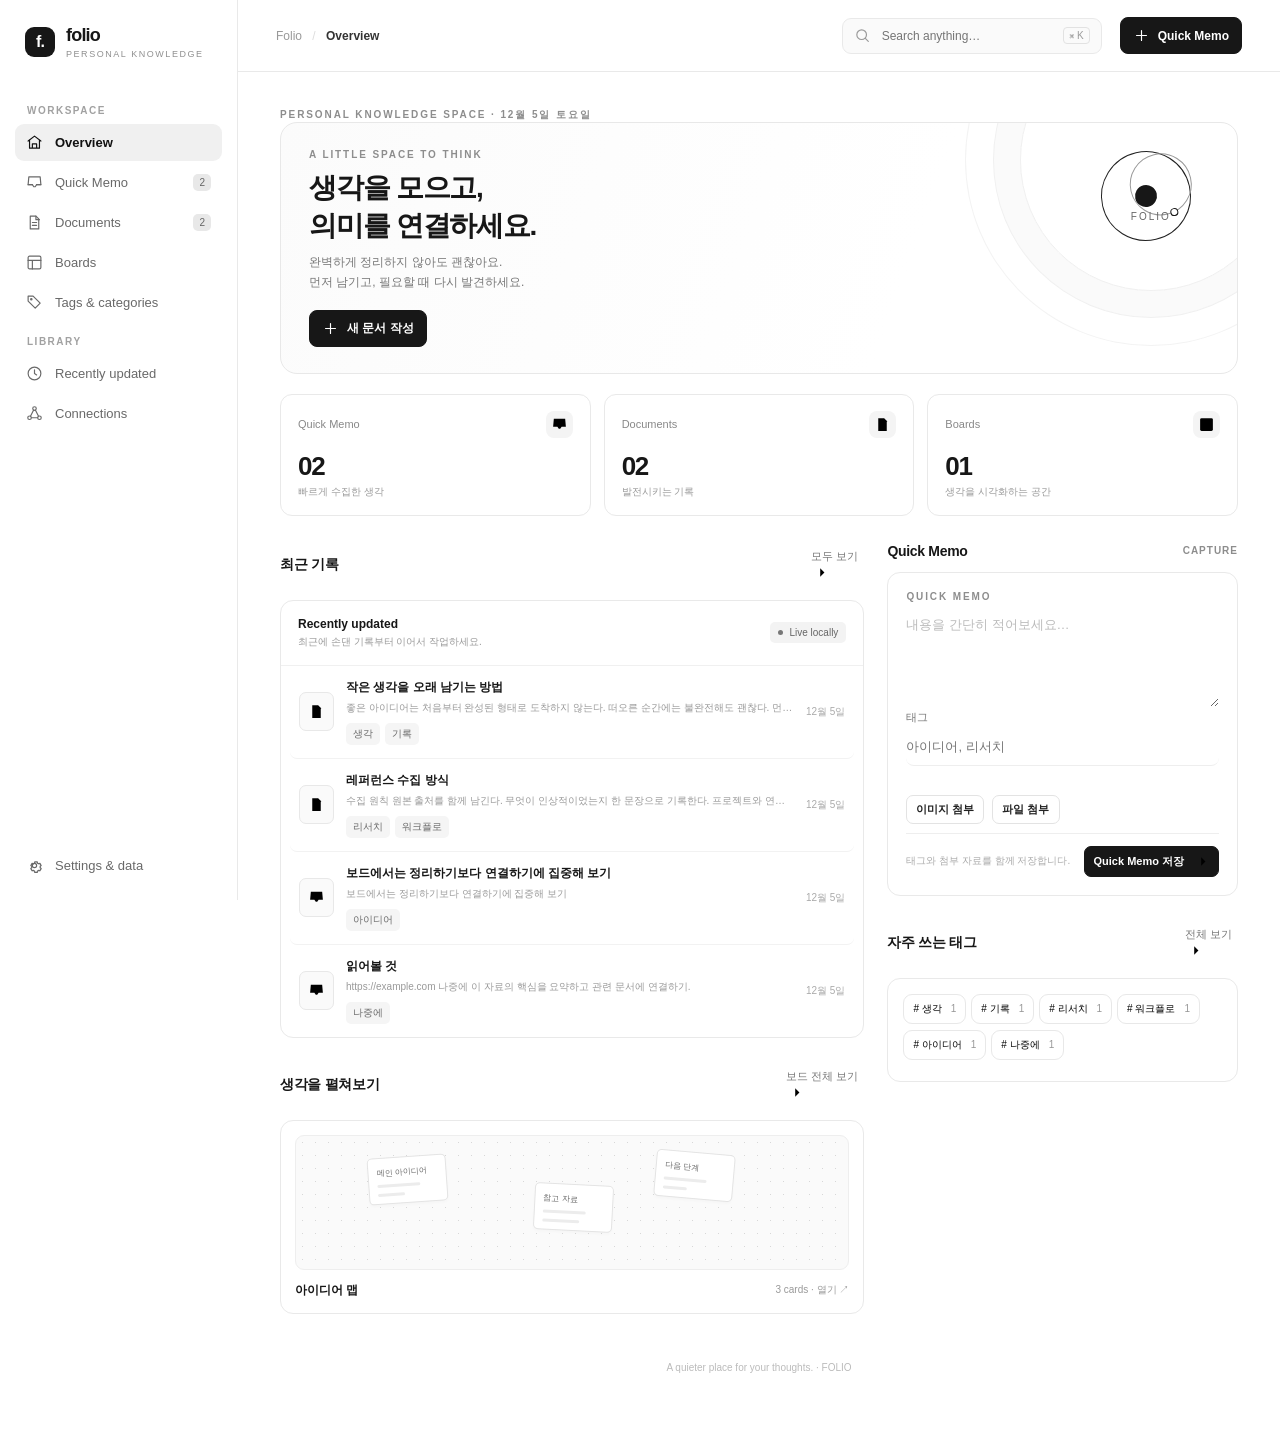
==== commit 662beaaf: "FIX 복구성공" ====
--- a/index.html
+++ b/index.html
@@ -1,7 +1,7 @@
-<!doctype html>
-<html lang="ko">
-<head>
-<meta charset="utf-8">
+<!DOCTYPE html>
+<!-- saved from url=(0047)file:///C:/Users/4leaf/Downloads/new/index.html -->
+<html lang="ko"><head><meta http-equiv="Content-Type" content="text/html; charset=UTF-8">
+
 <meta name="viewport" content="width=device-width, initial-scale=1">
 <meta name="theme-color" content="#ffffff">
 <title>Folio — Personal Knowledge Space</title>
@@ -13,52 +13,56 @@
 .welcome{display:flex;justify-content:space-between;align-items:flex-start;border:1px solid #e8e8e8;border-radius:17px;padding:26px 28px;margin-bottom:20px;background:linear-gradient(110deg,#fbfbfb,#fff 65%);position:relative;overflow:hidden}.welcome:after{content:"";position:absolute;right:-45px;top:-94px;width:260px;height:260px;border:1px solid #f0f0f0;border-radius:50%;box-shadow:0 0 0 26px #fafafa,0 0 0 27px #f0f0f0,0 0 0 54px #fff,0 0 0 55px #f3f3f3;pointer-events:none}.welcome h1{font-size:28px;letter-spacing:-1.25px;margin:9px 0 7px;position:relative;z-index:1}.welcome p{margin:0;color:#777;font-size:12px;line-height:1.7;position:relative;z-index:1}.welcome .btn{margin-top:17px;position:relative;z-index:1}.welcome-art{position:relative;z-index:1;margin:2px 18px 0 0;width:90px;height:90px;border:1px solid #222;border-radius:50%;display:grid;place-items:center;transform:rotate(-13deg)}.welcome-art:before{content:"";position:absolute;width:60px;height:60px;border:1px solid #999;border-radius:50%;transform:translate(17px,-8px)}.welcome-art:after{content:"";position:absolute;width:22px;height:22px;background:#171717;border-radius:50%;box-shadow:24px 22px 0 -8px #fff,24px 22px 0 -7px #171717}.welcome-art span{font-size:10px;letter-spacing:2px;transform:rotate(13deg);margin-top:43px;color:#666}
 .stats{display:grid;grid-template-columns:repeat(3,minmax(0,1fr));gap:13px;margin-bottom:27px}.stat{border:1px solid var(--line);border-radius:12px;padding:16px 17px;background:#fff}.stat-top{display:flex;justify-content:space-between;align-items:center;font-size:11px;color:#888}.stat-icon{width:27px;height:27px;border-radius:8px;background:#f4f4f4;display:grid;place-items:center;color:#444}.stat-num{font-weight:750;font-size:26px;letter-spacing:-1.3px;margin-top:13px}.stat-foot{font-size:10px;color:#9a9a9a;margin-top:3px}
 .section-head{display:flex;align-items:center;justify-content:space-between;margin:0 0 13px}.section-head h2{font-size:14px;letter-spacing:-.3px;margin:0;font-weight:730}.text-link{border:0;background:none;color:#777;font-size:11px;padding:6px}.text-link:hover{color:#111}.home-grid{display:grid;grid-template-columns:minmax(0,1.25fr) minmax(275px,.75fr);gap:23px}.home-grid>*{min-width:0}.panel{border:1px solid var(--line);border-radius:13px;background:#fff;min-width:0}.panel-head{padding:16px 17px;border-bottom:1px solid #f0f0f0;display:flex;justify-content:space-between;align-items:center}.panel-head h3{font-size:12px;margin:0;font-weight:700}.panel-head p{color:#999;font-size:10px;margin:4px 0 0}.recent-list{padding:0 9px}.doc-row{display:flex;align-items:center;gap:12px;padding:13px 9px;border-bottom:1px solid #f2f2f2;cursor:pointer;border-radius:7px;min-width:0}.doc-row:last-child{border-bottom:0}.doc-row:hover{background:#fafafa}.file-icon{width:35px;height:39px;border:1px solid #e8e8e8;background:#fafafa;border-radius:7px;display:grid;place-items:center;flex:none;color:#676767}.row-copy{min-width:0;flex:1}.row-title{font-size:12px;font-weight:650;white-space:nowrap;overflow:hidden;text-overflow:ellipsis}.row-snippet{font-size:10px;color:#999;margin-top:5px;white-space:nowrap;overflow:hidden;text-overflow:ellipsis}.row-meta{font-size:10px;color:#aaa;text-align:right;white-space:nowrap}.tag-list{display:flex;flex-wrap:wrap;gap:5px;margin-top:8px}.tag{display:inline-flex;align-items:center;gap:5px;background:#f5f5f5;color:#696969;border-radius:5px;padding:4px 7px;font-size:10px;white-space:nowrap}.tag.dark{background:#e8e8e8;color:#333}.quick-panel{padding:18px}.quick-panel textarea{width:100%;min-height:105px;resize:vertical;border:0;outline:0;font-size:13px;line-height:1.7;color:#222;padding:12px 0;background:transparent}.quick-panel textarea::placeholder{color:#bbb}.quick-panel input{width:100%;border:0;border-bottom:1px solid #eee;padding:7px 0 11px;outline:0;font-size:13px;background:transparent}.quick-actions{display:flex;justify-content:space-between;align-items:center;border-top:1px solid #eee;padding-top:12px}.hint{font-size:10px;color:#aaa}.capture-tools{display:flex;gap:8px;align-items:center}.mini-board{padding:14px;cursor:pointer}.mini-board-canvas{height:135px;border:1px solid #eee;border-radius:9px;background-color:#fafafa;background-image:radial-gradient(#d7d7d7 .8px,transparent .8px);background-size:13px 13px;position:relative;overflow:hidden}.mini-note{position:absolute;background:#fff;border:1px solid #e4e4e4;border-radius:5px;width:79px;height:47px;padding:9px 8px;font-size:8px;color:#666;box-shadow:0 2px 3px #00000005}.mini-note:nth-child(1){left:13%;top:15%;transform:rotate(-4deg)}.mini-note:nth-child(2){left:43%;top:36%;transform:rotate(3deg)}.mini-note:nth-child(3){left:65%;top:12%;transform:rotate(5deg)}.mini-note i{display:block;width:70%;height:3px;border-radius:2px;background:#ececec;margin-top:6px}.board-mini-meta{display:flex;justify-content:space-between;align-items:center;margin-top:12px}.board-mini-meta b{font-size:12px}.board-mini-meta span{font-size:10px;color:#999}
-.filterbar{display:flex;gap:8px;align-items:center;flex-wrap:wrap;margin-bottom:17px}.filter-select,.filter-input{height:34px;border:1px solid #e7e7e7;background:white;border-radius:8px;padding:0 10px;font-size:11px;color:#555}.filter-input{min-width:180px}.view-switch{margin-left:auto;display:flex;border:1px solid #e7e7e7;border-radius:8px;padding:3px;gap:2px}.view-switch button{border:0;background:transparent;border-radius:5px;padding:5px 8px;color:#999}.view-switch button.active{background:#eee;color:#111}.library-list{border:1px solid var(--line);border-radius:12px;overflow:hidden}.list-header{display:grid;grid-template-columns:minmax(240px,1.7fr) minmax(100px,.65fr) minmax(130px,.8fr) 100px;gap:15px;padding:11px 18px;background:#fafafa;border-bottom:1px solid var(--line);font-size:10px;color:#999}.library-item{display:grid;grid-template-columns:minmax(240px,1.7fr) minmax(100px,.65fr) minmax(130px,.8fr) 100px;gap:15px;align-items:center;padding:15px 18px;border-bottom:1px solid #f0f0f0;cursor:pointer;min-height:67px}.library-item:last-child{border-bottom:0}.library-item:hover{background:#fcfcfc}.item-main{display:flex;gap:11px;align-items:center;min-width:0}.item-main .file-icon{height:34px;width:32px}.item-main .row-title{font-size:12px}.item-main .row-snippet{max-width:100%}.kind-pill{font-size:10px;color:#666;background:#f4f4f4;padding:5px 7px;border-radius:5px;justify-self:start}.item-category{font-size:11px;color:#888}.item-date{font-size:10px;color:#999;text-align:right}.empty{padding:56px 20px;text-align:center}.empty-mark{width:44px;height:44px;border:1px solid #e7e7e7;background:#fafafa;border-radius:13px;display:grid;place-items:center;margin:0 auto 13px;color:#666}.empty h3{margin:0;font-size:14px}.empty p{margin:7px auto 16px;max-width:300px;color:#999;font-size:11px;line-height:1.7}
-.editor-layout{display:grid;grid-template-columns:minmax(0,1fr) 260px;gap:28px;align-items:start}.editor-main{min-width:0;max-width:840px}.editor-toolbar{display:flex;align-items:center;justify-content:space-between;gap:12px;margin-bottom:20px}.save-state{font-size:10px;color:#999;display:flex;align-items:center;gap:6px}.save-dot{width:5px;height:5px;background:#aaa;border-radius:50%}.editor-title{border:0;outline:0;width:100%;font-size:34px;line-height:1.25;font-weight:750;letter-spacing:-1.5px;padding:9px 0 16px;resize:none;min-height:60px;background:transparent;color:#171717}.editor-title::placeholder{color:#d0d0d0}.editor-meta{display:flex;align-items:center;gap:10px;padding-bottom:18px;border-bottom:1px solid var(--line);font-size:10px;color:#999}.editor-meta .dotsep{color:#ddd}.formatbar{display:flex;gap:5px;padding:13px 0;border-bottom:1px solid #f0f0f0}.formatbar button{border:0;background:transparent;color:#777;border-radius:6px;min-width:30px;height:29px;padding:0 8px;font-size:11px}.formatbar button:hover{background:#f1f1f1;color:#111}.editor-body{width:100%;min-height:390px;resize:vertical;border:0;outline:0;padding:21px 0;font-size:14px;line-height:1.95;color:#3c3c3c;background:transparent;font-family:inherit}.editor-body::placeholder{color:#c0c0c0}.editor-sidebar{padding-top:5px}.side-section{border:1px solid var(--line);border-radius:11px;margin-bottom:13px;overflow:hidden}.side-section-head{padding:13px 14px;display:flex;align-items:center;justify-content:space-between;font-size:11px;font-weight:700;border-bottom:1px solid #f1f1f1}.side-section-body{padding:12px 14px}.field-label{font-size:10px;color:#999;margin-bottom:7px;display:block}.field{width:100%;border:1px solid #e7e7e7;border-radius:7px;padding:9px 10px;font-size:11px;outline:0;background:#fff;color:#333}.field:focus{border-color:#aaa}.field+.field-label{margin-top:14px}.small-field-row{display:flex;gap:6px}.small-field-row .field{min-width:0}.side-actions{display:flex;gap:5px;flex-wrap:wrap;margin-top:10px}.relation-item{font-size:11px;color:#666;padding:7px 0;display:flex;align-items:center;gap:7px;cursor:pointer}.relation-item:hover{color:#111}.relation-item .relation-text{white-space:nowrap;text-overflow:ellipsis;overflow:hidden}.relation-item button{border:0;background:transparent;color:#aaa;margin-left:auto}.attachment-row{display:flex;gap:8px;align-items:center;padding:8px 0;border-bottom:1px solid #f3f3f3;font-size:10px}.attachment-row:last-child{border:0}.attachment-row .att-name{overflow:hidden;text-overflow:ellipsis;white-space:nowrap;flex:1}.attachment-row a{color:#555}.attachment-row button{border:0;background:none;color:#aaa;padding:3px}.backlink-foot{font-size:10px;color:#999;line-height:1.6;margin-top:8px}
-.board-toolbar{display:flex;align-items:center;gap:8px;margin-bottom:14px;flex-wrap:wrap}.board-wrap{cursor:crosshair;height:min(68vh,760px);min-height:460px;border:1px solid #e5e5e5;border-radius:13px;overflow:hidden;position:relative;background:#fbfbfb;background-image:radial-gradient(#d8d8d8 .85px,transparent .85px);background-size:18px 18px;touch-action:none}.board-viewport{position:absolute;inset:0;overflow:hidden}.board-world{position:absolute;width:2200px;height:1600px;left:0;top:0;transform-origin:0 0}.board-edges{position:absolute;inset:0;width:2200px;height:1600px;overflow:visible;pointer-events:none}.board-edge-line{stroke:#9b9b9b;stroke-width:1.5;fill:none}.board-edge-line.selected{stroke:#111;stroke-width:2}.board-card{position:absolute;width:218px;min-height:121px;background:#fff;border:1px solid #e4e4e4;border-radius:10px;box-shadow:0 3px 10px #00000005;cursor:grab;overflow:hidden;user-select:none}.board-card:active{cursor:grabbing}.board-card.selected{border-color:#171717;box-shadow:0 0 0 2px #17171712,0 5px 14px #0000000a}.board-card-top{display:flex;align-items:center;gap:7px;border-bottom:1px solid #f0f0f0;padding:10px 12px}.board-card-dot{width:7px;height:7px;border-radius:2px;background:#171717}.board-card-type{font-size:9px;color:#999}.board-card-menu{margin-left:auto;border:0;background:transparent;color:#aaa;padding:0 2px;font-size:16px}.board-card-title{font-size:12px;font-weight:700;padding:11px 12px 5px;white-space:nowrap;text-overflow:ellipsis;overflow:hidden}.board-card-body{font-size:10px;color:#888;line-height:1.65;padding:0 12px 13px;display:-webkit-box;-webkit-line-clamp:3;-webkit-box-orient:vertical;overflow:hidden;white-space:pre-wrap}.board-empty-hint{position:absolute;left:50%;top:50%;transform:translate(-50%,-50%);text-align:center;color:#aaa;width:260px;pointer-events:none}.board-empty-hint b{display:block;font-size:13px;color:#777;margin-bottom:5px}.board-empty-hint span{font-size:11px;line-height:1.6}.board-floating{position:absolute;bottom:13px;left:13px;right:13px;display:flex;justify-content:space-between;pointer-events:none}.board-floating>*{pointer-events:auto}.zoom-controls{display:flex;align-items:center;background:#fff;border:1px solid #e5e5e5;border-radius:8px;box-shadow:0 2px 8px #00000005;overflow:hidden}.zoom-controls button{width:30px;height:31px;border:0;background:white;color:#555}.zoom-controls button:hover{background:#f4f4f4}.zoom-label{font-size:10px;color:#888;min-width:42px;text-align:center}.board-tip{font-size:10px;background:#fff;border:1px solid #e7e7e7;border-radius:8px;padding:9px 11px;color:#888;box-shadow:0 2px 8px #00000004}.board-list-grid{display:grid;grid-template-columns:repeat(3,minmax(0,1fr));gap:14px}.board-tile{border:1px solid #e6e6e6;border-radius:12px;padding:15px;cursor:pointer}.board-tile:hover{border-color:#cfcfcf;box-shadow:0 4px 14px #00000004}.board-tile .mini-board-canvas{height:150px}.board-tile h3{font-size:13px;margin:13px 0 5px}.board-tile p{font-size:10px;color:#999;margin:0}
+.filterbar{display:flex;gap:8px;align-items:center;flex-wrap:wrap;margin-bottom:17px}.filter-select,.filter-input{height:34px;border:1px solid #e7e7e7;background:white;border-radius:8px;padding:0 10px;font-size:11px;color:#555}.filter-input{min-width:180px}.view-switch{margin-left:auto;display:flex;border:1px solid #e7e7e7;border-radius:8px;padding:3px;gap:2px}.view-switch button{border:0;background:transparent;border-radius:5px;padding:5px 8px;color:#999}.view-switch button.active{background:#eee;color:#111}.library-list{border:1px solid var(--line);border-radius:12px;overflow:hidden}.library-list.classified .list-header,.library-list.classified .library-item{grid-template-columns:minmax(240px,1.7fr) minmax(180px,1.1fr) 100px}.list-header{display:grid;grid-template-columns:minmax(240px,1.7fr) minmax(100px,.65fr) minmax(130px,.8fr) 100px;gap:15px;padding:11px 18px;background:#fafafa;border-bottom:1px solid var(--line);font-size:10px;color:#999}.library-item{display:grid;grid-template-columns:minmax(240px,1.7fr) minmax(100px,.65fr) minmax(130px,.8fr) 100px;gap:15px;align-items:center;padding:15px 18px;border-bottom:1px solid #f0f0f0;cursor:pointer;min-height:67px}.library-item:last-child{border-bottom:0}.library-item:hover{background:#fcfcfc}.item-main{display:flex;gap:11px;align-items:center;min-width:0}.item-main .file-icon{height:34px;width:32px}.item-main .row-title{font-size:12px}.item-main .row-snippet{max-width:100%}.kind-pill{font-size:10px;color:#666;background:#f4f4f4;padding:5px 7px;border-radius:5px;justify-self:start}.item-category{font-size:11px;color:#888}.item-date{font-size:10px;color:#999;text-align:right}.empty{padding:56px 20px;text-align:center}.empty-mark{width:44px;height:44px;border:1px solid #e7e7e7;background:#fafafa;border-radius:13px;display:grid;place-items:center;margin:0 auto 13px;color:#666}.empty h3{margin:0;font-size:14px}.empty p{margin:7px auto 16px;max-width:300px;color:#999;font-size:11px;line-height:1.7}
+.quick-memo-link-previews{display:grid;grid-template-columns:repeat(auto-fill,minmax(220px,320px));gap:10px;margin:0 0 14px}.quick-memo-link-preview{display:block;overflow:hidden;border:1px solid #e5e5e5;border-radius:9px;color:inherit;text-decoration:none;background:#fff}.quick-memo-link-preview:hover{border-color:#bbb;box-shadow:0 3px 12px #0000000d}.quick-memo-link-preview img,.quick-memo-link-preview .memo-preview-image{display:block;width:100%;height:130px;object-fit:cover;background:#edf0f1}.quick-memo-link-preview .memo-preview-image{display:grid;place-items:center;color:#98a0a2;font-size:12px}.quick-memo-link-preview .memo-preview-copy{padding:10px 12px}.quick-memo-link-preview .memo-preview-domain{font-size:10px;color:#999;margin-bottom:4px}.quick-memo-link-preview .memo-preview-title{font-size:13px;font-weight:650;line-height:1.4;overflow:hidden;display:-webkit-box;-webkit-line-clamp:2;-webkit-box-orient:vertical}.quick-memo-link-preview .memo-preview-description{font-size:11px;line-height:1.5;color:#888;margin-top:4px;overflow:hidden;display:-webkit-box;-webkit-line-clamp:2;-webkit-box-orient:vertical}.quick-memo-link-previews{display:grid;grid-template-columns:repeat(auto-fill,minmax(220px,320px));gap:10px;margin:0 0 14px}.quick-memo-link-preview{display:block;overflow:hidden;border:1px solid #e5e5e5;border-radius:9px;color:inherit;text-decoration:none;background:#fff}.quick-memo-link-preview:hover{border-color:#bbb;box-shadow:0 3px 12px #0000000d}.quick-memo-link-preview img,.quick-memo-link-preview .memo-preview-image{display:block;width:100%;height:130px;object-fit:cover;background:#edf0f1}.quick-memo-link-preview .memo-preview-image{display:grid;place-items:center;color:#98a0a2;font-size:12px}.quick-memo-link-preview .memo-preview-copy{padding:10px 12px}.quick-memo-link-preview .memo-preview-domain{font-size:10px;color:#999;margin-bottom:4px}.quick-memo-link-preview .memo-preview-title{font-size:13px;font-weight:650;line-height:1.4;overflow:hidden;display:-webkit-box;-webkit-line-clamp:2;-webkit-box-orient:vertical}.quick-memo-link-preview .memo-preview-description{font-size:11px;line-height:1.5;color:#888;margin-top:4px;overflow:hidden;display:-webkit-box;-webkit-line-clamp:2;-webkit-box-orient:vertical}.quick-memo-draft-files{margin-top:9px}.quick-memo-draft-file{display:flex;align-items:center;gap:10px;padding:5px 0;font-size:11px;color:#666}.quick-memo-draft-file button{border:0;background:transparent;color:#999}.quick-memo-actions{display:flex;gap:6px;flex-wrap:wrap}.quick-memo-tags{display:flex;align-items:center;gap:10px;max-width:720px;margin:0 0 12px}.quick-memo-tags label{font-size:11px;color:#888;flex:none}.quick-memo-tags .field{max-width:440px}.quick-memo-tags .form-help{margin:0}.quick-memo-body{display:block;margin:0 0 12px}.quick-memo-attachments{max-width:760px;border-top:1px solid #eee;padding-top:12px}.quick-memo-attachment{display:flex;align-items:center;gap:9px;padding:6px 0;font-size:12px}.quick-memo-attachment img{width:52px;height:40px;object-fit:cover;border-radius:5px}.quick-memo-attachment a{color:#555;overflow-wrap:anywhere}.quick-memo-attachment button{margin-left:auto;border:0;background:none;color:#999}.quick-memo-footer{display:flex;justify-content:space-between;align-items:center;border-top:1px solid #eee;padding-top:12px;margin-top:12px}.editor-page-actions{display:flex;justify-content:flex-end;gap:8px;margin-bottom:8px}.editor-layout{display:block;width:100%}.editor-main{min-width:0;max-width:none;width:100%}.editor-body{height:max(360px,calc(100vh - 560px));min-height:360px;resize:none;overflow:auto}.editor-toolbar{display:flex;align-items:center;justify-content:space-between;gap:12px;margin-bottom:20px}.save-state{font-size:10px;color:#999;display:flex;align-items:center;gap:6px}.save-dot{width:5px;height:5px;background:#aaa;border-radius:50%}.editor-title{border:0;outline:0;width:100%;font-size:34px;line-height:1.25;font-weight:750;letter-spacing:-1.5px;padding:9px 0 16px;resize:none;min-height:60px;background:transparent;color:#171717}.editor-title::placeholder{color:#d0d0d0}.editor-meta{display:flex;align-items:center;gap:10px;padding-bottom:18px;border-bottom:1px solid var(--line);font-size:10px;color:#999}.editor-meta .dotsep{color:#ddd}.formatbar{display:flex;align-items:center;flex-wrap:wrap;gap:5px;padding:13px 0;border-bottom:1px solid #f0f0f0}.formatbar select{max-width:180px}.formatbar .format-select{height:29px;border:1px solid #e7e7e7;border-radius:6px;padding:0 7px;background:#fff;color:#555;font-size:11px}.format-color{position:relative;display:inline-grid;place-items:center;width:30px;height:29px;border-radius:6px;color:#555;font-weight:750;cursor:pointer}.format-color:hover{background:#f1f1f1}.format-color input{position:absolute;inset:0;width:100%;height:100%;opacity:0;cursor:pointer}.format-color:after{content:"";position:absolute;bottom:3px;left:8px;right:8px;height:3px;background:#555;border-radius:2px;pointer-events:none}.format-highlight:after{background:#f0c933}.formatbar button{border:0;background:transparent;color:#777;border-radius:6px;min-width:30px;height:29px;padding:0 8px;font-size:11px}.formatbar button:hover{background:#f1f1f1;color:#111}.editor-body{width:100%;height:max(360px,calc(100vh - 560px));min-height:360px;resize:none;overflow:auto;border:0;outline:0;padding:21px 0;font-size:14px;line-height:1.95;color:#3c3c3c;background:transparent;font-family:inherit}.editor-body::placeholder{color:#c0c0c0}.editor-sidebar{padding-top:5px}.side-section{border:1px solid var(--line);border-radius:11px;margin-bottom:13px;overflow:hidden}.side-section-head{padding:13px 14px;display:flex;align-items:center;justify-content:space-between;font-size:11px;font-weight:700;border-bottom:1px solid #f1f1f1}.side-section-body{padding:12px 14px}.field-label{font-size:10px;color:#999;margin-bottom:7px;display:block}.field{width:100%;border:1px solid #e7e7e7;border-radius:7px;padding:9px 10px;font-size:11px;outline:0;background:#fff;color:#333}.field:focus{border-color:#aaa}.field+.field-label{margin-top:14px}.small-field-row{display:flex;gap:6px}.small-field-row .field{min-width:0}.side-actions{display:flex;gap:5px;flex-wrap:wrap;margin-top:10px}.relation-item{font-size:11px;color:#666;padding:7px 0;display:flex;align-items:center;gap:7px;cursor:pointer}.relation-item:hover{color:#111}.relation-item .relation-text{white-space:nowrap;text-overflow:ellipsis;overflow:hidden}.relation-item button{border:0;background:transparent;color:#aaa;margin-left:auto}.attachment-row{display:flex;gap:8px;align-items:center;padding:8px 0;border-bottom:1px solid #f3f3f3;font-size:10px}.attachment-row:last-child{border:0}.attachment-row .att-name{overflow:hidden;text-overflow:ellipsis;white-space:nowrap;flex:1}.attachment-row a{color:#555}.attachment-row button{border:0;background:none;color:#aaa;padding:3px}.backlink-foot{font-size:10px;color:#999;line-height:1.6;margin-top:8px}
+.board-toolbar{display:flex;align-items:center;gap:8px;margin-bottom:14px;flex-wrap:wrap}.board-wrap{cursor:crosshair;height:min(68vh,760px);min-height:460px;border:1px solid #e5e5e5;border-radius:13px;overflow:hidden;position:relative;background:#fbfbfb;background-image:radial-gradient(#d8d8d8 .85px,transparent .85px);background-size:18px 18px;touch-action:none}.board-viewport{position:absolute;inset:0;overflow:hidden}.board-world{position:absolute;width:2200px;height:1600px;left:0;top:0;transform-origin:0 0}.board-edges{position:absolute;inset:0;width:2200px;height:1600px;overflow:visible;pointer-events:auto}.board-edge-hit{stroke:transparent;stroke-width:14;pointer-events:stroke;cursor:pointer}.board-edge-handle{fill:#fff;stroke:#171717;stroke-width:2;pointer-events:all;cursor:crosshair}.board-edge-line{stroke:#9b9b9b;stroke-width:1.5;fill:none;pointer-events:none}.board-edge-line.selected{stroke:#111;stroke-width:2}.board-tools [data-board-item="line"].active{background:#eee;border-color:#bbb}.board-document-panel{position:absolute;z-index:8;top:76px;right:18px;width:min(420px,calc(100% - 36px));height:min(680px,calc(100% - 100px));min-width:min(300px,calc(100% - 24px));min-height:260px;max-width:calc(100% - 16px);max-height:calc(100% - 84px);display:flex;flex-direction:column;background:#fff;border:1px solid #dcdcdc;border-radius:12px;box-shadow:0 10px 34px #00000020;overflow:hidden;resize:both}.board-document-panel.is-dragging{pointer-events:none}.board-document-panel-head{display:flex;align-items:center;gap:8px;padding:9px 11px;border-bottom:1px solid #eee;background:#fafafa;flex:none}.board-document-window-move{display:flex;align-items:center;gap:7px;flex:1;min-width:0;cursor:move;color:#777;font-size:11px;user-select:none;touch-action:none}.board-document-window-move span{overflow:hidden;text-overflow:ellipsis;white-space:nowrap}.board-document-drag-handle{display:flex;align-items:center;gap:5px;flex:none;cursor:grab;color:#666;background:#fff;border:1px solid #e7e7e7;border-radius:6px;padding:5px 7px;font-size:10px;user-select:none}.board-document-drag-handle:active{cursor:grabbing}.board-document-close{border:0;background:transparent;font-size:20px;color:#888;padding:2px 5px;cursor:pointer}.board-document-panel-content{padding:18px;overflow:auto;flex:1}.board-document-panel-content h2{font-size:21px;line-height:1.4;margin:7px 0 12px;overflow-wrap:anywhere}.board-document-panel-meta{font-size:10px;color:#999;margin-bottom:14px}.board-document-panel-tags{display:flex;flex-wrap:wrap;gap:5px;margin-bottom:14px}.board-document-panel-tags span{font-size:10px;color:#666;background:#f4f4f4;border-radius:12px;padding:4px 8px}.board-document-panel-body{font-size:13px;line-height:1.85;color:#444;white-space:pre-wrap;overflow-wrap:anywhere}.board-document-panel-attachments{border-top:1px solid #eee;margin-top:16px;padding-top:12px}.board-document-panel-attachments a{display:block;color:#555;font-size:11px;padding:5px 0;overflow-wrap:anywhere}.board-document-panel-foot{padding:11px 14px;border-top:1px solid #eee;display:flex;justify-content:flex-end}
+.board-card{position:absolute;width:218px;min-height:121px;touch-action:none;-webkit-user-drag:none;background:#fff;border:1px solid #e4e4e4;border-radius:10px;box-shadow:0 3px 10px #00000005;cursor:grab;overflow:hidden;user-select:none}.board-card:active{cursor:grabbing}#boardWorld [data-card]{touch-action:none;user-select:none;-webkit-user-drag:none}.board-card.selected{border-color:#171717;box-shadow:0 0 0 2px #17171712,0 5px 14px #0000000a}.board-card-top{display:flex;align-items:center;gap:7px;border-bottom:1px solid #f0f0f0;padding:10px 12px}.board-card-dot{width:7px;height:7px;border-radius:2px;background:#171717}.board-card-type{font-size:9px;color:#999}.board-card-menu{margin-left:auto;border:0;background:transparent;color:#aaa;padding:0 2px;font-size:16px}.board-card-title{font-size:12px;font-weight:700;padding:11px 12px 5px;white-space:nowrap;text-overflow:ellipsis;overflow:hidden}.board-card-body{font-size:10px;color:#888;line-height:1.65;padding:0 12px 13px;display:-webkit-box;-webkit-line-clamp:3;-webkit-box-orient:vertical;overflow:hidden;white-space:pre-wrap}.board-empty-hint{position:absolute;left:50%;top:50%;transform:translate(-50%,-50%);text-align:center;color:#aaa;width:260px;pointer-events:none}.board-empty-hint b{display:block;font-size:13px;color:#777;margin-bottom:5px}.board-empty-hint span{font-size:11px;line-height:1.6}.board-floating{position:absolute;bottom:13px;left:13px;right:13px;display:flex;align-items:flex-end;justify-content:space-between;gap:10px;pointer-events:none}.board-floating>*{pointer-events:auto}.board-control-group{display:flex;align-items:center;gap:7px}.board-history-controls{display:flex;gap:5px;padding:4px;background:#fff;border:1px solid #e5e5e5;border-radius:8px;box-shadow:0 2px 8px #00000005}.zoom-controls{display:flex;align-items:center;background:#fff;border:1px solid #e5e5e5;border-radius:8px;box-shadow:0 2px 8px #00000005;overflow:hidden}.zoom-controls button{width:30px;height:31px;border:0;background:white;color:#555}.zoom-controls button:hover{background:#f4f4f4}.zoom-label{font-size:10px;color:#888;min-width:42px;text-align:center}.board-tip{font-size:10px;background:#fff;border:1px solid #e7e7e7;border-radius:8px;padding:9px 11px;color:#888;box-shadow:0 2px 8px #00000004}.board-list-grid{display:grid;grid-template-columns:repeat(3,minmax(0,1fr));gap:14px}.board-tile{border:1px solid #e6e6e6;border-radius:12px;padding:15px;cursor:pointer}.board-tile:hover{border-color:#cfcfcf;box-shadow:0 4px 14px #00000004}.board-tile .mini-board-canvas{height:150px}.board-tile h3{font-size:13px;margin:13px 0 5px}.board-tile p{font-size:10px;color:#999;margin:0}
 .tag-cloud{display:flex;flex-wrap:wrap;gap:9px}.tag-chip{display:flex;align-items:center;gap:9px;padding:11px 13px;border:1px solid #e8e8e8;border-radius:9px;background:#fff;cursor:pointer;font-size:12px}.tag-chip:hover,.tag-chip.active{background:#f3f3f3;border-color:#d7d7d7}.tag-chip span{font-size:10px;color:#999}.tags-layout{display:grid;grid-template-columns:240px minmax(0,1fr);gap:22px}.tag-summary{padding:20px;border:1px solid var(--line);border-radius:12px;align-self:start}.tag-summary strong{display:block;font-size:28px;letter-spacing:-1px}.tag-summary p{color:#999;font-size:11px;line-height:1.7;margin-bottom:0}.settings-grid{display:grid;grid-template-columns:minmax(0,1fr) minmax(0,1fr);gap:15px}.settings-card{border:1px solid #e8e8e8;border-radius:12px;padding:19px}.settings-card h3{margin:0 0 8px;font-size:13px}.settings-card p{font-size:11px;color:#888;line-height:1.7;margin:0 0 15px}.status-pill{display:inline-flex;align-items:center;gap:6px;background:#f3f3f3;border-radius:5px;color:#666;padding:5px 8px;font-size:10px}.status-pill i{height:5px;width:5px;border-radius:50%;background:#777}.footer-note{text-align:center;font-size:10px;color:#bbb;margin-top:48px}
 .modal-backdrop{position:fixed;inset:0;background:rgba(0,0,0,.28);z-index:90;display:flex;align-items:center;justify-content:center;padding:20px;backdrop-filter:blur(3px)}.modal{width:min(490px,100%);max-height:min(85vh,700px);overflow:auto;background:#fff;border:1px solid #e7e7e7;border-radius:15px;box-shadow:var(--shadow)}.modal.wide{width:min(600px,100%)}.modal-head{padding:19px 21px 14px;border-bottom:1px solid #f0f0f0;display:flex;align-items:center;justify-content:space-between}.modal-head h3{margin:0;font-size:15px;letter-spacing:-.3px}.modal-close{border:0;background:transparent;color:#999;font-size:20px;line-height:1;padding:2px 5px}.modal-body{padding:20px 21px}.modal-foot{display:flex;justify-content:flex-end;gap:8px;padding:0 21px 20px}.form-group{margin-bottom:15px}.form-group:last-child{margin-bottom:0}.form-group label{display:block;font-size:11px;color:#777;margin-bottom:7px}.form-control{width:100%;border:1px solid #e4e4e4;border-radius:8px;outline:0;padding:10px 11px;font-size:12px;background:#fff}.form-control:focus{border-color:#aaa}.form-control.textarea{min-height:125px;resize:vertical;line-height:1.7}.form-help{font-size:10px;color:#aaa;line-height:1.6;margin-top:7px}.choice-grid{display:grid;grid-template-columns:1fr 1fr;gap:9px}.choice{border:1px solid #e5e5e5;border-radius:9px;padding:12px;text-align:left;background:white}.choice.active{border-color:#171717;background:#fafafa}.choice b{font-size:12px;display:block}.choice span{display:block;color:#999;font-size:10px;margin-top:4px}.search-results{max-height:50vh;overflow:auto;margin-top:10px}.search-result{display:flex;align-items:center;gap:10px;padding:10px;border-radius:8px;cursor:pointer}.search-result:hover{background:#f7f7f7}.search-result .grow{min-width:0;flex:1}.search-result b{font-size:12px;display:block;overflow:hidden;text-overflow:ellipsis;white-space:nowrap}.search-result small{font-size:10px;color:#999;display:block;margin-top:4px;overflow:hidden;text-overflow:ellipsis;white-space:nowrap}.toast-wrap{position:fixed;bottom:20px;right:22px;z-index:150;display:grid;gap:8px}.toast{background:#171717;color:#fff;border-radius:9px;padding:12px 15px;box-shadow:0 9px 30px #0002;font-size:11px;max-width:320px;animation:toastIn .18s ease}.toast.error{background:#8d2c26}@keyframes toastIn{from{transform:translateY(6px);opacity:0}to{transform:none;opacity:1}}.hide{display:none!important}.mobile-shade{display:none}
 @media(max-width:1100px){:root{--sidebar:218px}.content{padding:30px 27px 55px}.topbar{padding:0 27px}.editor-layout{grid-template-columns:minmax(0,1fr) 235px;gap:19px}.board-list-grid{grid-template-columns:repeat(2,minmax(0,1fr))}}
 @media(max-width:820px){:root{--sidebar:238px}.sidebar{transform:translateX(-100%);box-shadow:none}.sidebar.open{transform:translateX(0);box-shadow:12px 0 40px #00000012}.mobile-shade.show{display:block;position:fixed;inset:0;background:#0003;z-index:25}.main{margin-left:0;width:100%}.mobile-menu{display:inline-flex;align-items:center;justify-content:center}.topbar{height:62px;padding:0 18px;gap:12px}.content{padding:25px 18px 48px}.page-heading h1{font-size:28px}.home-grid{grid-template-columns:minmax(0,1fr)}.stats{gap:9px}.stat{padding:13px}.stat-num{font-size:23px}.editor-layout{grid-template-columns:1fr}.editor-sidebar{display:grid;grid-template-columns:repeat(2,minmax(0,1fr));gap:10px}.side-section{margin-bottom:0}.editor-title{font-size:30px}.top-search{width:min(260px,45vw)}.board-list-grid{grid-template-columns:repeat(2,minmax(0,1fr))}.tags-layout{grid-template-columns:1fr}.tag-summary{display:none}}
-@media(max-width:560px){.topbar{gap:8px}.crumb{display:none}.top-search{width:100%;margin-left:0;flex:1}.top-search .shortcut{display:none}.topbar>.btn{padding:8px 9px;font-size:11px}.content{padding:21px 14px 40px}.page-heading{align-items:flex-start;margin-bottom:23px}.page-heading h1{font-size:25px}.page-heading p{font-size:11px}.heading-actions{flex-direction:column;align-items:stretch}.heading-actions .btn{justify-content:center}.welcome{padding:20px 18px}.welcome h1{font-size:23px;max-width:245px}.welcome p{max-width:245px}.welcome-art{width:54px;height:54px;margin:3px 0 0}.welcome-art:before{width:34px;height:34px;transform:translate(9px,-4px)}.welcome-art:after{width:14px;height:14px;box-shadow:14px 14px 0 -5px white,14px 14px 0 -4px #171717}.welcome-art span{font-size:6px;margin-top:26px;letter-spacing:1px}.stats{grid-template-columns:repeat(3,minmax(0,1fr));gap:6px}.stat{padding:10px 9px}.stat-top{font-size:9px;gap:3px}.stat-icon{display:none}.stat-num{font-size:21px;margin-top:9px}.stat-foot{font-size:9px;line-height:1.4}.home-grid{gap:20px}.list-header{display:none}.library-item{grid-template-columns:minmax(0,1fr) 70px;gap:8px;padding:13px}.item-category{display:none}.item-date{grid-column:2;grid-row:1}.kind-pill{grid-column:2;grid-row:1;justify-self:start}.item-main{grid-column:1;grid-row:1 / span 2}.editor-sidebar{grid-template-columns:1fr}.editor-title{font-size:27px}.editor-meta{flex-wrap:wrap}.board-list-grid{grid-template-columns:1fr}.board-wrap{height:62vh;min-height:420px}.board-tip{display:none}.settings-grid{grid-template-columns:1fr}.filterbar{gap:6px}.filter-input{width:100%}.view-switch{margin-left:0}.row-meta{display:none}.page-heading .heading-actions .btn{font-size:10px}.modal-backdrop{padding:10px}.modal{border-radius:12px}}
-.board-breadcrumb{display:flex;align-items:center;gap:8px;font-size:11px;color:#999;margin:-5px 0 14px}.board-breadcrumb button{border:0;background:none;color:#777;padding:3px}.board-tools{display:flex;flex-wrap:wrap;gap:6px;padding:9px;margin-bottom:10px;background:#fff;border:1px solid #eee;border-radius:10px}.board-item[data-edit-board-item]{cursor:pointer}.board-item.selected{border-color:#171717;box-shadow:0 0 0 2px #17171720,0 5px 14px #0000000a}.board-item[data-edit-board-item] .item-content:empty:before{content:"클릭해 내용을 입력하세요";color:#aaa}.board-item{position:absolute;width:218px;min-height:100px;background:#fff;border:1px solid #e4e4e4;border-radius:10px;box-shadow:0 3px 10px #00000008;overflow:hidden;user-select:none}.board-item .item-head{padding:9px 11px;border-bottom:1px solid #f1f1f1;font-size:10px;color:#888;display:flex;justify-content:space-between}.board-item .item-content{padding:11px;font-size:12px;line-height:1.65;white-space:pre-wrap;overflow-wrap:anywhere}.board-item.todo .item-content{font-size:12px}.board-item.column{min-height:260px;background:#f8f8f8}.board-item.nested{border-color:#cfcfcf;cursor:pointer}.board-item table{border-collapse:collapse;width:100%;font-size:9px}.board-item td{border:1px solid #eee;padding:4px}</style>
+@media(max-width:820px){#editorBlocks{padding-left:42px}.editor-block-controls{left:-43px;opacity:1;visibility:visible}}@media(max-width:560px){.topbar{gap:8px}.crumb{display:none}.top-search{width:100%;margin-left:0;flex:1}.top-search .shortcut{display:none}.topbar>.btn{padding:8px 9px;font-size:11px}.content{padding:21px 14px 40px}.page-heading{align-items:flex-start;margin-bottom:23px}.page-heading h1{font-size:25px}.page-heading p{font-size:11px}.heading-actions{flex-direction:column;align-items:stretch}.heading-actions .btn{justify-content:center}.welcome{padding:20px 18px}.welcome h1{font-size:23px;max-width:245px}.welcome p{max-width:245px}.welcome-art{width:54px;height:54px;margin:3px 0 0}.welcome-art:before{width:34px;height:34px;transform:translate(9px,-4px)}.welcome-art:after{width:14px;height:14px;box-shadow:14px 14px 0 -5px white,14px 14px 0 -4px #171717}.welcome-art span{font-size:6px;margin-top:26px;letter-spacing:1px}.stats{grid-template-columns:repeat(3,minmax(0,1fr));gap:6px}.stat{padding:10px 9px}.stat-top{font-size:9px;gap:3px}.stat-icon{display:none}.stat-num{font-size:21px;margin-top:9px}.stat-foot{font-size:9px;line-height:1.4}.home-grid{gap:20px}.list-header{display:none}.library-item{grid-template-columns:minmax(0,1fr) 70px;gap:8px;padding:13px}.item-category{display:none}.item-date{grid-column:2;grid-row:1}.kind-pill{grid-column:2;grid-row:1;justify-self:start}.item-main{grid-column:1;grid-row:1 / span 2}.editor-sidebar{grid-template-columns:1fr}.editor-title{font-size:27px}.editor-meta{flex-wrap:wrap}.board-list-grid{grid-template-columns:1fr}.board-wrap{height:62vh;min-height:420px}.board-tip{display:none}.settings-grid{grid-template-columns:1fr}.filterbar{gap:6px}.filter-input{width:100%}.view-switch{margin-left:0}.row-meta{display:none}.page-heading .heading-actions .btn{font-size:10px}.modal-backdrop{padding:10px}.modal{border-radius:12px}}
+.board-breadcrumb{display:flex;align-items:center;gap:8px;font-size:11px;color:#999;margin:-5px 0 14px}.board-breadcrumb button{border:0;background:none;color:#777;padding:3px}.board-tools{display:flex;flex-wrap:wrap;gap:6px;padding:9px;margin-bottom:10px;background:#fff;border:1px solid #eee;border-radius:10px}.board-item[data-edit-board-item]{cursor:pointer}.board-item.selected{border-color:#171717;box-shadow:0 0 0 2px #17171720,0 5px 14px #0000000a}.board-item[data-edit-board-item] .item-content:empty:before{content:"클릭해 내용을 입력하세요";color:#aaa}.board-item{position:absolute;width:218px;min-height:100px;touch-action:none;-webkit-user-drag:none;background:#fff;border:1px solid #e4e4e4;border-radius:10px;box-shadow:0 3px 10px #00000008;overflow:hidden;user-select:none}.board-item .item-head{padding:9px 11px;border-bottom:1px solid #f1f1f1;font-size:10px;color:#888;display:flex;justify-content:space-between}.board-item .item-content{padding:11px;font-size:12px;line-height:1.65;white-space:pre-wrap;overflow-wrap:anywhere}.board-item.todo .item-content{font-size:12px}.board-item.column{min-height:260px;background:#f8f8f8}.board-item.nested{border-color:#cfcfcf;cursor:pointer}.board-item table{border-collapse:collapse;width:100%;font-size:9px}.board-item td{border:1px solid #eee;padding:4px}.app.board-open{height:100vh;min-height:0;overflow:hidden}.app.board-open .main{height:100vh;min-height:0;overflow:hidden}.app.board-open .topbar{display:none}.app.board-open #viewRoot{position:fixed;inset:0 0 0 var(--sidebar);z-index:21;width:auto;height:100vh;max-width:none;margin:0;padding:0;overflow:hidden;background:#fbfbfb}.board-stage{position:relative;width:100%;height:100%;overflow:hidden}.app.board-open .board-wrap{height:100%;min-height:0;border:0;border-radius:0}.board-toolbar{position:absolute;z-index:5;top:14px;left:14px;display:flex;align-items:center;gap:7px;flex-wrap:nowrap;max-width:calc(100% - 28px);margin:0;padding:8px;background:#ffffffed;border:1px solid #e6e6e6;border-radius:11px;box-shadow:0 4px 18px #0000000d;backdrop-filter:blur(12px);overflow-x:auto;scrollbar-width:thin}.board-name{font-size:12px;font-weight:700;white-space:nowrap;padding:0 5px}.board-toolbar .board-tools{display:flex;align-items:center;gap:5px;flex:none;flex-wrap:nowrap;padding:0;margin:0;background:none;border:0;border-radius:0}.board-toolbar .board-tools .btn{padding:6px 8px}.board-submenu{position:absolute;z-index:6;display:flex;align-items:center;gap:7px;padding:8px;background:#fff;border:1px solid #e6e6e6;border-radius:9px;box-shadow:0 4px 18px #0000000d}.board-submenu label{font-size:10px;color:#777;white-space:nowrap}.board-submenu select{height:30px}.board-submenu button{flex:none}.app.board-open .board-floating{bottom:14px;left:14px;right:14px}.app.board-open .board-tip{pointer-events:none}@media(max-width:820px){.app.board-open #viewRoot{left:0}.board-toolbar{top:8px;left:8px;max-width:calc(100% - 16px)}.app.board-open .board-floating{bottom:8px;left:8px;right:8px}}
+.link-preview{cursor:pointer;transition:border-color .15s,box-shadow .15s}.link-preview:hover{border-color:#bbb;box-shadow:0 4px 14px #00000012}.link-preview .item-content{display:grid;gap:8px}.link-preview .item-content strong{font-size:12px;line-height:1.5}.link-preview-url{display:block;font-size:10px;color:#888;white-space:nowrap;overflow:hidden;text-overflow:ellipsis}.link-preview .board-card-menu{font-size:13px}
+.link-preview{width:286px;min-height:0;background:#fff;cursor:pointer;transition:border-color .15s,box-shadow .15s}.link-preview:hover{border-color:#bbb;box-shadow:0 4px 14px #00000012}.link-preview-thumb{width:100%;height:112px;overflow:hidden;background:#e8edef}.link-preview-image{display:block;width:100%;height:100%;object-fit:cover;pointer-events:none;-webkit-user-drag:none;user-select:none}.link-preview-placeholder{display:grid;place-items:center;width:100%;height:100%;background:linear-gradient(135deg,#dbe5e8,#eef1f2 55%,#d2dde0);color:#6f7e82;font-size:16px;font-weight:650;letter-spacing:.3px}.link-preview .item-head{align-items:center;padding:8px 12px 0;border:0;font-size:10px;color:#999}.link-preview .item-head .board-card-menu{font-size:13px}.link-preview .item-content{display:grid;gap:4px;padding:3px 12px 12px}.link-preview .item-content strong{font-size:13px;line-height:1.45;color:#262626}.link-preview-description{font-size:11px;line-height:1.45;color:#888;display:-webkit-box;-webkit-line-clamp:2;-webkit-box-orient:vertical;overflow:hidden}.link-preview-url{font-size:10px;color:#aaa;white-space:nowrap;overflow:hidden;text-overflow:ellipsis}
+.board-sketch-stroke.selected .board-sketch-path{filter:drop-shadow(0 0 2px #111)}
+#editorBlocks{min-height:390px;padding:18px 0 24px 48px;font-size:14px;line-height:1.75;color:#3c3c3c;outline:0;resize:none;white-space:normal;overflow:visible}.editor-block{position:relative;display:flex;align-items:flex-start;gap:9px;min-height:1.75em;margin:2px 0}.editor-block:before{content:"";position:absolute;top:0;bottom:0;left:-48px;width:46px;z-index:2}.editor-block-controls{position:absolute;left:-48px;user-select:none;-webkit-user-select:none;top:0;display:flex;align-items:center;gap:2px;opacity:0;visibility:hidden;z-index:3;transition:opacity .12s}.editor-block:hover .editor-block-controls,.editor-block:focus-within .editor-block-controls,.editor-block.is-active .editor-block-controls,.editor-block-controls:focus-within{opacity:1;visibility:visible}.editor-block-controls button{width:22px;height:25px;padding:0;border:0;border-radius:5px;background:transparent;color:#888;cursor:pointer;font-size:14px}.editor-block-controls button:hover{background:#f0f0f0;color:#222}.editor-drag-handle{cursor:grab!important;touch-action:none}.editor-block.is-dragging{opacity:.45}.editor-insert-menu{position:absolute;top:28px;left:21px;z-index:12;display:grid;min-width:170px;max-height:245px;overflow:auto;padding:5px;background:#fff;border:1px solid #e8e8e8;border-radius:8px;box-shadow:0 8px 24px #0002}.editor-insert-menu[hidden]{display:none}.editor-insert-menu button{width:100%!important;height:auto!important;text-align:left;padding:8px 10px!important;font-size:12px!important;white-space:nowrap}.editor-block[data-type=divider] .editor-block-controls{top:-5px}.editor-block-content{flex:1;min-width:0;min-height:1.75em;outline:none;white-space:pre-wrap;overflow-wrap:anywhere;line-height:1.75}.editor-block-content:empty:before,.editor-block-content[data-placeholder]:has(br:only-child):before{content:attr(data-placeholder);color:#c0c0c0;pointer-events:none}.editor-block[data-type=h1] .editor-block-content{font-size:28px;font-weight:750;line-height:1.3;letter-spacing:-.6px;margin:8px 0}.editor-block[data-type=h2] .editor-block-content{font-size:22px;font-weight:700;line-height:1.38;margin:6px 0}.editor-block[data-type=h3] .editor-block-content{font-size:17px;font-weight:700;line-height:1.45;margin:4px 0}.editor-block[data-type=bullet] .editor-block-content:before{content:'•';display:inline-block;width:20px;margin-left:-20px;color:#777}.editor-block[data-type=numbered]{counter-increment:editor-ordered}#editorBlocks{counter-reset:editor-ordered}.editor-block[data-type=numbered]~.editor-block:not([data-type=numbered]){counter-reset:editor-ordered}.editor-block[data-type=numbered] .editor-block-content:before{content:counter(editor-ordered) '.';display:inline-block;width:24px;margin-left:-24px;color:#777}.editor-block[data-type=bullet],.editor-block[data-type=numbered]{margin-left:24px}.editor-block[data-type=checklist] .editor-block-content{padding-left:1px}.editor-check{margin:6px 1px 0 2px;accent-color:#222;flex:none}.editor-block[data-type=quote]{border-left:3px solid #dedede;padding-left:12px;color:#777;margin:7px 0}.editor-block[data-type=code] .editor-block-content{font-family:ui-monospace,SFMono-Regular,Consolas,monospace;background:#f5f5f4;border:1px solid #ebebea;border-radius:7px;padding:11px 13px;font-size:12px;line-height:1.65;white-space:pre-wrap}.editor-block[data-type=divider] .editor-block-content{min-height:22px;display:flex;align-items:center}.editor-block[data-type=divider] hr{border:0;border-top:1px solid #ddd;width:100%;margin:9px 0}.editor-slash-menu{position:absolute;z-index:10;top:calc(100% + 4px);left:0;display:grid;min-width:210px;max-height:250px;overflow:auto;padding:5px;background:#fff;border:1px solid #e8e8e8;border-radius:9px;box-shadow:0 8px 24px #0002}.editor-slash-menu button{border:0;background:transparent;text-align:left;padding:8px 10px;border-radius:6px;font-size:12px;color:#555}.editor-slash-menu button:hover,.editor-slash-menu button[aria-selected=true]{background:#f2f2f2;color:#111}.formatbar{align-items:center;flex-wrap:wrap;gap:4px}.formatbar select{width:auto;max-width:180px}.editor-main:not(.quick-memo-editor){max-width:900px;margin:0 auto}
+</style>
 </head>
 <body>
-<div class="app">
+<div class="app board-open">
   <aside class="sidebar" id="sidebar">
     <div class="brand"><div class="brand-mark">f.</div><div><div class="brand-name">folio</div><div class="brand-caption">PERSONAL KNOWLEDGE</div></div></div>
     <div class="nav-label">Workspace</div>
     <nav class="nav" aria-label="주요 메뉴">
-      <button class="nav-btn active" data-view="home"><span class="ico" data-icon="home"></span>Overview</button>
-      <button class="nav-btn" data-view="inbox"><span class="ico" data-icon="inbox"></span>Quick notes <span class="nav-count" id="inboxCount">0</span></button>
-      <button class="nav-btn" data-view="documents"><span class="ico" data-icon="file"></span>Documents <span class="nav-count" id="docCount">0</span></button>
-      <button class="nav-btn" data-view="boards"><span class="ico" data-icon="layout"></span>Boards</button>
-      <button class="nav-btn" data-view="tags"><span class="ico" data-icon="tag"></span>Tags & categories</button>
+      <button class="nav-btn" data-view="home"><span class="ico" data-icon="home"><svg viewBox="0 0 24 24" aria-hidden="true"><path d="m3 10 9-7 9 7"></path><path d="M5 9v11h14V9M9 20v-6h6v6"></path></svg></span>Overview</button>
+      <button class="nav-btn" data-view="inbox"><span class="ico" data-icon="inbox"><svg viewBox="0 0 24 24" aria-hidden="true"><path d="M4 4h16l1 11h-6l-2 3h-2l-2-3H3L4 4Z"></path><path d="M3 15h6m6 0h6"></path></svg></span>Quick Memo <span class="nav-count" id="inboxCount">6</span></button>
+      <button class="nav-btn" data-view="documents"><span class="ico" data-icon="file"><svg viewBox="0 0 24 24" aria-hidden="true"><path d="M6 3h8l4 4v14H6z"></path><path d="M14 3v5h5M9 12h6m-6 4h6"></path></svg></span>Documents <span class="nav-count" id="docCount">4</span></button>
+      <button class="nav-btn active" data-view="boards"><span class="ico" data-icon="layout"><svg viewBox="0 0 24 24" aria-hidden="true"><rect x="3" y="3" width="18" height="18" rx="2"></rect><path d="M3 9h18M9 9v12"></path></svg></span>Boards</button>
+      <button class="nav-btn" data-view="tags"><span class="ico" data-icon="tag"><svg viewBox="0 0 24 24" aria-hidden="true"><path d="M20 13 13 20 3 10V3h7l10 10Z"></path><circle cx="7.5" cy="7.5" r="1"></circle></svg></span>Tags &amp; categories</button>
     </nav>
     <div class="nav-label">Library</div>
     <nav class="nav">
-      <button class="nav-btn" data-view="recent"><span class="ico" data-icon="clock"></span>Recently updated</button>
-      <button class="nav-btn" data-view="links"><span class="ico" data-icon="network"></span>Connections</button>
+      <button class="nav-btn" data-view="recent"><span class="ico" data-icon="clock"><svg viewBox="0 0 24 24" aria-hidden="true"><circle cx="12" cy="12" r="9"></circle><path d="M12 7v5l3 2"></path></svg></span>Recently updated</button>
+      <button class="nav-btn" data-view="links"><span class="ico" data-icon="network"><svg viewBox="0 0 24 24" aria-hidden="true"><circle cx="12" cy="5" r="2.5"></circle><circle cx="5" cy="18" r="2.5"></circle><circle cx="19" cy="18" r="2.5"></circle><path d="m10.8 7.2-4.5 8.6m6.9-8.6 4.5 8.6M7.5 18h9"></path></svg></span>Connections</button>
     </nav>
     <div class="side-bottom">
-      <div class="storage-card"><div class="storage-top"><span>Personal space</span><span style="color:#999">LOCAL</span></div><div class="storage-note">Your notes are saved in this browser. No account or cloud sync is configured.</div><div class="storage-line"><i></i></div></div>
-      <button class="nav-btn" data-view="settings"><span class="ico" data-icon="settings"></span>Settings & data</button>
-      <div class="profile"><div class="avatar">ME</div><div><div class="profile-name">My workspace</div><div class="profile-sub">Personal plan · Local</div></div><span class="profile-more">···</span></div>
+      <button class="nav-btn" data-view="settings"><span class="ico" data-icon="settings"><svg viewBox="0 0 24 24" aria-hidden="true"><circle cx="12" cy="12" r="3"></circle><path d="m19.4 15 .1.1 1.2 1-1.6 2.8-1.5-.6a7 7 0 0 1-1.7 1l-.3 1.6h-3.2l-.3-1.6a7 7 0 0 1-1.7-1l-1.5.6-1.6-2.8 1.2-1a7 7 0 0 1 0-2l-1.2-1 1.6-2.8 1.5.6a7 7 0 0 1 1.7-1l.3-1.6h3.2l.3 1.6a7 7 0 0 1 1.7 1l1.5-.6 1.6 2.8-1.2 1a7 7 0 0 1 0 2Z" transform="translate(-1 -1) scale(1.08)"></path></svg></span>Settings &amp; data</button>
     </div>
   </aside>
   <div class="mobile-shade" id="mobileShade"></div>
   <main class="main">
     <header class="topbar">
-      <button class="mobile-menu" id="mobileMenu" aria-label="메뉴 열기"><span class="ico" data-icon="menu"></span></button>
-      <div class="crumb">Folio <span style="color:#ddd;margin:0 7px">/</span> <b id="crumbText">Overview</b></div>
-      <label class="top-search"><span class="ico" data-icon="search"></span><input id="globalSearch" type="search" placeholder="Search anything…" autocomplete="off" aria-label="전체 검색"><span class="shortcut">⌘ K</span></label>
-      <button class="btn primary" id="topQuick"><span class="ico" data-icon="plus"></span>Quick note</button>
+      <button class="mobile-menu" id="mobileMenu" aria-label="메뉴 열기"><span class="ico" data-icon="menu"><svg viewBox="0 0 24 24" aria-hidden="true"><path d="M4 6h16M4 12h16M4 18h16"></path></svg></span></button>
+      <div class="crumb">Folio <span style="color:#ddd;margin:0 7px">/</span> <b id="crumbText">Boards</b></div>
+      <label class="top-search"><span class="ico" data-icon="search"><svg viewBox="0 0 24 24" aria-hidden="true"><circle cx="10.8" cy="10.8" r="6.8"></circle><path d="m16 16 4.2 4.2"></path></svg></span><input id="globalSearch" type="search" placeholder="Search anything…" autocomplete="off" aria-label="전체 검색"><span class="shortcut">⌘ K</span></label>
+      <button class="btn primary" id="topQuick" data-action="quick-note"><span class="ico" data-icon="plus"><svg viewBox="0 0 24 24" aria-hidden="true"><path d="M12 5v14M5 12h14"></path></svg></span>Quick Memo</button>
     </header>
-    <section class="content" id="viewRoot" aria-live="polite"></section>
+    <section class="content" id="viewRoot" aria-live="polite"><div class="board-stage"><div class="board-toolbar"><div class="board-tools"><button class="btn small" draggable="true" data-board-item="note">메모</button><button class="btn small" draggable="true" data-board-item="link">링크</button><button class="btn small" draggable="true" data-board-item="todo">할 일</button><button class="btn small" draggable="true" data-board-item="line">선</button><button class="btn small" draggable="true" data-board-item="column">컬럼</button><button class="btn small" draggable="true" data-board-item="sketch">스케치</button><button class="btn small" draggable="true" data-board-item="file">문서</button><button class="btn small" draggable="true" data-board-item="table">표</button><button class="btn small" draggable="true" data-board-item="comment">코멘트</button><button class="btn small" draggable="true" data-board-item="video">비디오</button><button class="btn small" draggable="true" data-board-item="image">이미지</button><button class="btn small" data-action="add-nested-board">보드 추가</button><button class="btn small" data-action="add-board-card">기존 문서</button></div><button class="btn small" data-action="delete-selected-card" disabled="">선택 삭제</button></div><div class="board-wrap" id="boardWrap"><div class="board-viewport"><div class="board-world" id="boardWorld" style="transform:translate(66.62577970172993px,507.9618821715527px) scale(0.5397312493181954)"><canvas id="boardSketchCanvas" width="2200" height="1600" style="position: absolute; inset: 0px; z-index: 1; pointer-events: none; touch-action: none;"></canvas><svg class="board-edges" id="boardEdges" viewBox="0 0 2200 1600"><defs><marker id="boardArrow" markerWidth="8" markerHeight="8" refX="7" refY="4" orient="auto-start-reverse" markerUnits="strokeWidth"><path d="M0,0 L8,4 L0,8 z" fill="#888"></path></marker></defs><line class="board-edge-hit" data-edge-hit="be-1" x1="140.40135892994698" y1="-163.20763964527185" x2="272.2845285932767" y2="-93.06288969599402"></line><line class="board-edge-line" data-edge-visible="be-1" x1="140.40135892994698" y1="-163.20763964527185" x2="272.2845285932767" y2="-93.06288969599402" marker-start="url(#boardArrow)" marker-end="url(#boardArrow)"></line><line class="board-edge-hit" data-edge-hit="fsbdy12n74n" x1="140.40135892994698" y1="-227.42704044182184" x2="525.7317317393123" y2="-249.50587234494665"></line><line class="board-edge-line" data-edge-visible="fsbdy12n74n" x1="140.40135892994698" y1="-227.42704044182184" x2="525.7317317393123" y2="-249.50587234494665"></line><line class="board-edge-hit" data-edge-hit="056t4y2n9fr" x1="1365.7849601124337" y1="26.460323107030657" x2="1163.8159801177458" y2="-17.900167617877337"></line><line class="board-edge-line" data-edge-visible="056t4y2n9fr" x1="1365.7849601124337" y1="26.460323107030657" x2="1163.8159801177458" y2="-17.900167617877337" stroke-dasharray="6 5"></line><line class="board-edge-hit" data-edge-hit="fe9qnd2nbjy" x1="1396.3060447066441" y1="-74.3277887842038" x2="1163.8159801177458" y2="-58.836863588573124"></line><line class="board-edge-line" data-edge-visible="fe9qnd2nbjy" x1="1396.3060447066441" y1="-74.3277887842038" x2="1163.8159801177458" y2="-58.836863588573124" marker-end="url(#boardArrow)"></line><line class="board-edge-hit" data-edge-hit="68i1wt2pzfc" x1="525.7317317393123" y1="-249.50587234494665" x2="140.40135892994698" y2="-227.42704044182184"></line><line class="board-edge-line" data-edge-visible="68i1wt2pzfc" x1="525.7317317393123" y1="-249.50587234494665" x2="140.40135892994698" y2="-227.42704044182184"></line><line class="board-edge-hit" data-edge-hit="1l32092q66r" x1="140.40135892994698" y1="-272.42462402240596" x2="451.30699246101415" y2="-418.5876782707911"></line><line class="board-edge-line" data-edge-visible="1l32092q66r" x1="140.40135892994698" y1="-272.42462402240596" x2="451.30699246101415" y2="-418.5876782707911"></line><line class="board-edge-hit" data-edge-hit="9qzo4x2ra24" x1="577.3030030206655" y1="-205.75140305641025" x2="461.1104615121957" y2="-104.58901961090763"></line><line class="board-edge-line" data-edge-visible="9qzo4x2ra24" x1="577.3030030206655" y1="-205.75140305641025" x2="461.1104615121957" y2="-104.58901961090763" stroke-dasharray="6 5"></line><line class="board-edge-hit" data-edge-hit="dft42r2rmee" x1="658.6035807132329" y1="-418.5876782707911" x2="748.7705974878558" y2="-373.9243780145831"></line><line class="board-edge-line" data-edge-visible="dft42r2rmee" x1="658.6035807132329" y1="-418.5876782707911" x2="748.7705974878558" y2="-373.9243780145831"></line><line class="board-edge-hit" data-edge-hit="hnfm1l2rnlk" x1="740.7114328687903" y1="-289.35900169579577" x2="743.7317317393123" y2="-290.3167793751976"></line><line class="board-edge-line" data-edge-visible="hnfm1l2rnlk" x1="740.7114328687903" y1="-289.35900169579577" x2="743.7317317393123" y2="-290.3167793751976"></line></svg><div class="board-card" data-card="bc-a" data-open-doc="seed-idea" style="left:-77.59864107005302px;top:-290.68150973035824px"><div class="board-card-top"><span class="board-card-dot"></span><span class="board-card-type">Document</span><button class="board-card-menu" data-remove-board-item="bc-a" title="요소 삭제" aria-label="요소 삭제">×</button></div><div class="board-card-title">작은 생각을 오래 남기는 방법</div><div class="board-card-body">좋은 아이디어는 처음부터 완성된 형태로 도착하지 않는다. 떠오른 순간에는 불완전해도 괜찮다. 먼저 기록하고, 나중에 다시 읽고, 다른 생각과 연결하면서 의미를 발견한다. Folio</div></div><div class="board-card" data-card="bc-b" data-open-doc="seed-research" style="left:272.2845285932767px;top:-104.58901961090763px"><div class="board-card-top"><span class="board-card-dot"></span><span class="board-card-type">Document</span><button class="board-card-menu" data-remove-board-item="bc-b" title="요소 삭제" aria-label="요소 삭제">×</button></div><div class="board-card-title">레퍼런스 수집 방식</div><div class="board-card-body">수집 원칙 원본 출처를 함께 남긴다. 무엇이 인상적이었는지 한 문장으로 기록한다. 프로젝트와 연결될 가능성을 열어 둔다. 자료를 많이 모으는 것보다 다시 찾아 쓸 수 있는 상태로 </div></div><div class="board-item" data-card="i45shbxg91d" data-edit-board-item="i45shbxg91d" style="left:740.7114328687903px;top:-373.9243780145831px"><div class="item-head">스케치<button class="board-card-menu" data-remove-board-item="i45shbxg91d" title="요소 삭제">×</button></div><div class="item-content"></div></div><div class="board-item" data-card="be09h7xgacs" data-edit-board-item="be09h7xgacs" style="left:1365.7849601124337px;top:0.4010960373199737px"><div class="item-head">스케치<button class="board-card-menu" data-remove-board-item="be09h7xgacs" title="요소 삭제">×</button></div><div class="item-content"></div></div><div class="board-item" data-card="fr7dia0gh4z" data-edit-board-item="fr7dia0gh4z" style="left:1396.3060447066441px;top:-131.59051138402526px"><div class="item-head">링크<button class="board-card-menu" data-remove-board-item="fr7dia0gh4z" title="요소 삭제">×</button></div><div class="item-content"></div></div><div class="board-item link-preview" role="link" tabindex="0" aria-label="티엠엠 TMM - Take My Money 빠른 온라인 주문서 열기" data-board-url="https://takemm.com/?utm_source=web&amp;utm_medium=display&amp;utm_campaign=crepe_main" data-card="bhvgdy1ekoo" style="left:539.7333486479977px;top:38.54709069496221px"><div class="link-preview-thumb"><img class="link-preview-image" draggable="false" src="./Folio — Personal Knowledge Space_files/default_metatag_img.4cd9d29b.jpg" alt="링크 미리보기 이미지" loading="lazy" data-original-src="https://static.takemm.com/_next/static/media/default_metatag_img.4cd9d29b.jpg?w=1200&amp;q=70"></div><div class="item-head"><span>takemm.com</span><button class="board-card-menu" data-edit-board-link="bhvgdy1ekoo" title="링크 편집">✎</button></div><div class="item-content"><strong>티엠엠 TMM - Take My Money 빠른 온라인 주문서</strong><span class="link-preview-description">누구나 판매할 수 있는 빠른 온라인 주문서 플랫폼 ‘TMM’</span><span class="link-preview-url">takemm.com</span></div></div><div class="board-item link-preview" role="link" tabindex="0" aria-label="&quot;살인마협회장&quot; 의 품격, 10명의 킬러로 올킬하기 - Dead by daylight 열기" data-board-url="https://www.youtube.com/watch?v=0dy7cIGvVSc" data-card="muaph71k7qs" style="left:877.8159801177458px;top:-155.3087045814679px"><div class="link-preview-thumb"><img class="link-preview-image" draggable="false" src="./Folio — Personal Knowledge Space_files/hqdefault.jpg" alt="링크 미리보기 이미지" loading="lazy" data-original-src="https://i.ytimg.com/vi/0dy7cIGvVSc/hqdefault.jpg"></div><div class="item-head"><span>www.youtube.com</span><button class="board-card-menu" data-edit-board-link="muaph71k7qs" title="링크 편집">✎</button></div><div class="item-content"><strong>"살인마협회장" 의 품격, 10명의 킬러로 올킬하기 - Dead by daylight</strong><span class="link-preview-url">www.youtube.com</span></div></div><div class="board-item" data-card="crvfqx2idyk" data-edit-board-item="crvfqx2idyk" style="left:448.66274533229824px;top:-518.5876782707911px"><div class="item-head">문서 첨부<button class="board-card-menu" data-remove-board-item="crvfqx2idyk" title="요소 삭제">×</button></div><div class="item-content"></div></div><div class="board-item" data-card="1185o72ies8" data-edit-board-item="1185o72ies8" style="left:1012.5148738338738px;top:-309.7369507337139px"><div class="item-head">표<button class="board-card-menu" data-remove-board-item="1185o72ies8" title="요소 삭제">×</button></div><div class="item-content"><table><tbody><tr><td></td></tr></tbody></table></div></div><div class="board-item" data-card="zfzvn82if0p" data-edit-board-item="zfzvn82if0p" style="left:780.7695986141794px;top:-242.48841306020867px"><div class="item-head">코멘트<button class="board-card-menu" data-remove-board-item="zfzvn82if0p" title="요소 삭제">×</button></div><div class="item-content"></div></div><div class="board-item" data-card="8bv6ct2ifas" data-edit-board-item="8bv6ct2ifas" style="left:525.7317317393123px;top:-305.75140305641025px"><div class="item-head">비디오<button class="board-card-menu" data-remove-board-item="8bv6ct2ifas" title="요소 삭제">×</button></div><div class="item-content"></div></div><div class="board-card" data-card="7ki1473pdyw" data-open-doc="13a3v23jifl" style="left:528.0816427244533px;top:-154.42049792587395px"><div class="board-card-top"><span class="board-card-dot"></span><span class="board-card-type">Quick Memo</span><button class="board-card-menu" data-remove-board-item="7ki1473pdyw" title="요소 삭제" aria-label="요소 삭제">×</button></div><div class="board-card-title">제목 없는 기록</div><div class="board-card-body">ㅇㄴ</div></div><div class="board-item" data-card="k61obd7f124" data-edit-board-item="k61obd7f124" style="left:886.6329580269759px;top:0px"><div class="item-head">메모<button class="board-card-menu" data-remove-board-item="k61obd7f124" title="요소 삭제">×</button></div><div class="item-content"></div></div><svg id="boardSketchSvg" viewBox="0 0 2200 1600" width="2200" height="1600" style="position: absolute; inset: 0px; width: 2200px; height: 1600px; overflow: visible; z-index: 2; pointer-events: none; touch-action: none;"><g class="board-sketch-stroke" data-sketch-stroke="7260it29rxt"><path class="board-sketch-hit" d="M 195.61424611876726 -8.865772860725002 L 194.46283707079408 -9.4414664613208 L 193.31138409938137 -10.592919547678463 L 192.15997505140842 -11.168624129135281 L 191.0085220799957 -12.320033292048862 L 189.85711303202277 -12.320033292048862 L 188.7057039840496 -13.471486378406524 L 187.55425101263688 -13.471486378406524 L 186.40284196466393 -14.622906522181125 L 184.67568446926464 -15.198600122776924 L 183.5242754212917 -15.198600122776924 L 181.7971179258924 -15.774337646816747 L 180.07000435393286 -15.774337646816747 L 178.91855138252015 -15.774337646816747 L 177.76714233454726 -15.774337646816747 L 176.61568936313455 -15.774337646816747 L 174.31287126718843 -15.774337646816747 L 173.16141829577572 -15.774337646816747 L 171.43430472381618 -15.774337646816747 L 170.28285175240347 -15.198600122776924 L 168.55573818044394 -14.047190959863343 L 166.82858068504476 -12.895770816088685 L 165.6771716370717 -12.320033292048862 L 164.52571866565899 -11.168624129135281 L 163.37430961768604 -10.01720398536068 L 161.64715212228685 -8.865772860725002 L 160.4957430743138 -7.714352716950401 L 158.7685855789146 -5.411490467679158 L 157.61717653094155 -4.260070323904557 L 155.89001903554237 -2.5329236369510966 L 154.7386099875693 -1.3815034931764956 L 153.01145249217012 -0.2300723685408741 L 151.86004344419706 1.497063337551566 L 150.13288594879788 3.2241990436439494 L 148.98147690082482 4.375630168279571 L 147.8300239294121 6.102765874372011 L 146.67861488143905 7.2541969990076325 L 145.5272058334661 8.981332705100073 L 144.3757528620534 10.132763829735694 L 142.64863929009385 13.011330660463756 L 141.49718631868114 14.162761785099377 L 140.92148179469456 15.889897491191817 L 139.7700727467216 17.6170331972842 L 139.19432429929537 18.768464321919822 L 138.6186197753089 20.495600028012262 L 137.46721072733584 22.798462277283505 L 137.46721072733584 24.525597983375945 L 136.31575775592313 26.252733689468386 L 135.74005323193666 27.404164814104007 L 135.16434870795007 29.13130052019639 L 134.5886441839637 30.85845818801087 L 134.01293965997712 33.16129847556007 L 133.437191212551 34.888434181652514 L 132.8614866885644 36.039865306288135 L 132.8614866885644 37.767001012380575 L 132.28578216457782 39.494158680195 L 131.71007764059146 41.22129438628744 L 131.71007764059146 42.94843009237988 L 131.71007764059146 44.0998612170155 L 131.13437311660488 45.82699692310794 L 131.13437311660488 46.97842804774356 L 131.13437311660488 48.705563753836 L 131.13437311660488 49.856994878471625 L 131.13437311660488 51.58413058456401 L 131.13437311660488 53.31126629065645 L 131.13437311660488 55.03840199674889 L 131.13437311660488 56.76555966456337 L 131.13437311660488 58.49269537065575 L 131.71007764059146 60.21983107674819 L 132.28578216457782 61.946966782840576 L 132.8614866885644 63.674102488933016 L 133.437191212551 65.4012601567475 L 134.01293965997712 66.55266931966108 L 135.16434870795007 68.27982698747556 L 136.31575775592313 70.58266727502476 L 136.89150620334937 71.73409839966038 L 138.0429152513223 72.885529524296 L 139.19432429929537 74.03696064893163 L 139.7700727467216 75.18836981184526 L 141.49718631868114 76.33980093648083 L 142.07289084266762 77.4912320611165 L 144.3757528620534 79.21836776720895 L 145.5272058334661 79.79409431038775 L 147.25431940542563 80.94550347330133 L 148.98147690082482 81.52123001648019 L 151.2843389202106 82.67266114111581 L 153.01145249217012 83.82407030402939 L 154.16290546358283 84.3997968472082 L 156.46572355952884 85.55122797184387 L 158.7685855789146 86.12693255330063 L 159.92003855032732 86.70263713475745 L 162.22285664627333 87.85406825939307 L 164.52571866565899 88.42979480257188 L 165.6771716370717 88.42979480257188 L 167.97998973301782 89.0054993840287 L 169.707147228417 89.58120396548551 L 172.01000924780277 90.15693050866432 L 174.31287126718843 90.73263509012114 L 176.03998483914796 91.30836163329994 L 178.34284685853373 91.30836163329994 L 180.64570887791945 92.45977079621352 L 182.37282244987898 93.03549733939238 L 184.67568446926464 93.6112019208492 L 186.40284196466393 94.186928464028 L 188.12995553662347 94.76263304548476 L 189.85711303202277 95.91406417012044 L 191.58427052742184 95.91406417012044 L 192.735679575395 97.06549529475606 L 194.46283707079408 97.06549529475606 L 196.7656551667402 98.79263100084844 L 198.4928126621395 99.36833558230526 L 200.79567468152516 101.09549325011974 L 201.9470837294981 101.6711978315765 L 203.6742412248974 103.39837746111303 L 205.40135479685694 104.54976466230457 L 206.55280776826964 105.70119578694019 L 208.27992134022918 107.42833149303263 L 209.4313743116419 108.00403607448945 L 211.73423633102755 109.73119374230387 L 213.46134990298708 112.03407795329716 L 215.18850739838638 113.18546515448875 L 216.33991644635933 114.33689627912437 L 217.49136941777203 114.91264478402522 L 218.64277846574498 116.06403198521673 L 220.36993596114428 117.21546310985235 L 221.52134500911723 118.94259881594479 L 222.6727540570904 120.09402994058041 L 223.24850250451652 121.82116564667285 L 224.39991155248947 122.39687022812967 L 224.97561607647606 123.54834527620937 L 225.55132060046265 124.69973247740091 L 226.70277357187535 125.85116360203654 L 227.27847809586171 127.00257276495012 L 227.8541826198483 128.15400388958574 L 228.4298871438349 130.45686613885698 L 229.5813401152476 132.1840457683935 L 230.15704463923396 133.33543296958504 L 230.15704463923396 134.48686409422066 L 230.15704463923396 135.6382732571343 L 230.15704463923396 136.78970438176992 L 230.73274916322055 139.09256663104117 L 230.73274916322055 140.81974626057763 L 230.73274916322055 143.12256458640485 L 230.73274916322055 144.84970029249723 L 230.73274916322055 147.1525405800465 L 230.73274916322055 148.87969824786092 L 230.73274916322055 150.60683395395336 L 230.73274916322055 152.33401358348988 L 229.5813401152476 153.48540078468142 L 229.005635591261 154.63683190931704 L 227.8541826198483 155.78824107223062 L 226.70277357187535 156.36396761540948 L 225.55132060046265 156.93967219686624 L 223.8242070285031 157.5153987400451 L 222.0970495331038 158.09114724494594 L 220.36993596114428 158.66680790295868 L 219.21848298973157 158.66680790295868 L 218.06707394175862 159.24253444613754 L 216.33991644635933 159.8182390275943 L 215.18850739838638 160.39396557077316 L 214.03705442697367 160.39396557077316 L 212.8856453790005 160.969714075674 L 211.15848788360142 161.54537473368674 L 210.00707883562825 162.12110127686555 L 208.27992134022918 162.12110127686555 L 206.55280776826964 162.12110127686555 L 204.82565027287035 162.69680585832236 L 203.0985367009108 162.69680585832236 L 201.9470837294981 162.69680585832236" stroke="transparent" stroke-width="14" fill="none" pointer-events="stroke"></path><path class="board-sketch-path" d="M 195.61424611876726 -8.865772860725002 L 194.46283707079408 -9.4414664613208 L 193.31138409938137 -10.592919547678463 L 192.15997505140842 -11.168624129135281 L 191.0085220799957 -12.320033292048862 L 189.85711303202277 -12.320033292048862 L 188.7057039840496 -13.471486378406524 L 187.55425101263688 -13.471486378406524 L 186.40284196466393 -14.622906522181125 L 184.67568446926464 -15.198600122776924 L 183.5242754212917 -15.198600122776924 L 181.7971179258924 -15.774337646816747 L 180.07000435393286 -15.774337646816747 L 178.91855138252015 -15.774337646816747 L 177.76714233454726 -15.774337646816747 L 176.61568936313455 -15.774337646816747 L 174.31287126718843 -15.774337646816747 L 173.16141829577572 -15.774337646816747 L 171.43430472381618 -15.774337646816747 L 170.28285175240347 -15.198600122776924 L 168.55573818044394 -14.047190959863343 L 166.82858068504476 -12.895770816088685 L 165.6771716370717 -12.320033292048862 L 164.52571866565899 -11.168624129135281 L 163.37430961768604 -10.01720398536068 L 161.64715212228685 -8.865772860725002 L 160.4957430743138 -7.714352716950401 L 158.7685855789146 -5.411490467679158 L 157.61717653094155 -4.260070323904557 L 155.89001903554237 -2.5329236369510966 L 154.7386099875693 -1.3815034931764956 L 153.01145249217012 -0.2300723685408741 L 151.86004344419706 1.497063337551566 L 150.13288594879788 3.2241990436439494 L 148.98147690082482 4.375630168279571 L 147.8300239294121 6.102765874372011 L 146.67861488143905 7.2541969990076325 L 145.5272058334661 8.981332705100073 L 144.3757528620534 10.132763829735694 L 142.64863929009385 13.011330660463756 L 141.49718631868114 14.162761785099377 L 140.92148179469456 15.889897491191817 L 139.7700727467216 17.6170331972842 L 139.19432429929537 18.768464321919822 L 138.6186197753089 20.495600028012262 L 137.46721072733584 22.798462277283505 L 137.46721072733584 24.525597983375945 L 136.31575775592313 26.252733689468386 L 135.74005323193666 27.404164814104007 L 135.16434870795007 29.13130052019639 L 134.5886441839637 30.85845818801087 L 134.01293965997712 33.16129847556007 L 133.437191212551 34.888434181652514 L 132.8614866885644 36.039865306288135 L 132.8614866885644 37.767001012380575 L 132.28578216457782 39.494158680195 L 131.71007764059146 41.22129438628744 L 131.71007764059146 42.94843009237988 L 131.71007764059146 44.0998612170155 L 131.13437311660488 45.82699692310794 L 131.13437311660488 46.97842804774356 L 131.13437311660488 48.705563753836 L 131.13437311660488 49.856994878471625 L 131.13437311660488 51.58413058456401 L 131.13437311660488 53.31126629065645 L 131.13437311660488 55.03840199674889 L 131.13437311660488 56.76555966456337 L 131.13437311660488 58.49269537065575 L 131.71007764059146 60.21983107674819 L 132.28578216457782 61.946966782840576 L 132.8614866885644 63.674102488933016 L 133.437191212551 65.4012601567475 L 134.01293965997712 66.55266931966108 L 135.16434870795007 68.27982698747556 L 136.31575775592313 70.58266727502476 L 136.89150620334937 71.73409839966038 L 138.0429152513223 72.885529524296 L 139.19432429929537 74.03696064893163 L 139.7700727467216 75.18836981184526 L 141.49718631868114 76.33980093648083 L 142.07289084266762 77.4912320611165 L 144.3757528620534 79.21836776720895 L 145.5272058334661 79.79409431038775 L 147.25431940542563 80.94550347330133 L 148.98147690082482 81.52123001648019 L 151.2843389202106 82.67266114111581 L 153.01145249217012 83.82407030402939 L 154.16290546358283 84.3997968472082 L 156.46572355952884 85.55122797184387 L 158.7685855789146 86.12693255330063 L 159.92003855032732 86.70263713475745 L 162.22285664627333 87.85406825939307 L 164.52571866565899 88.42979480257188 L 165.6771716370717 88.42979480257188 L 167.97998973301782 89.0054993840287 L 169.707147228417 89.58120396548551 L 172.01000924780277 90.15693050866432 L 174.31287126718843 90.73263509012114 L 176.03998483914796 91.30836163329994 L 178.34284685853373 91.30836163329994 L 180.64570887791945 92.45977079621352 L 182.37282244987898 93.03549733939238 L 184.67568446926464 93.6112019208492 L 186.40284196466393 94.186928464028 L 188.12995553662347 94.76263304548476 L 189.85711303202277 95.91406417012044 L 191.58427052742184 95.91406417012044 L 192.735679575395 97.06549529475606 L 194.46283707079408 97.06549529475606 L 196.7656551667402 98.79263100084844 L 198.4928126621395 99.36833558230526 L 200.79567468152516 101.09549325011974 L 201.9470837294981 101.6711978315765 L 203.6742412248974 103.39837746111303 L 205.40135479685694 104.54976466230457 L 206.55280776826964 105.70119578694019 L 208.27992134022918 107.42833149303263 L 209.4313743116419 108.00403607448945 L 211.73423633102755 109.73119374230387 L 213.46134990298708 112.03407795329716 L 215.18850739838638 113.18546515448875 L 216.33991644635933 114.33689627912437 L 217.49136941777203 114.91264478402522 L 218.64277846574498 116.06403198521673 L 220.36993596114428 117.21546310985235 L 221.52134500911723 118.94259881594479 L 222.6727540570904 120.09402994058041 L 223.24850250451652 121.82116564667285 L 224.39991155248947 122.39687022812967 L 224.97561607647606 123.54834527620937 L 225.55132060046265 124.69973247740091 L 226.70277357187535 125.85116360203654 L 227.27847809586171 127.00257276495012 L 227.8541826198483 128.15400388958574 L 228.4298871438349 130.45686613885698 L 229.5813401152476 132.1840457683935 L 230.15704463923396 133.33543296958504 L 230.15704463923396 134.48686409422066 L 230.15704463923396 135.6382732571343 L 230.15704463923396 136.78970438176992 L 230.73274916322055 139.09256663104117 L 230.73274916322055 140.81974626057763 L 230.73274916322055 143.12256458640485 L 230.73274916322055 144.84970029249723 L 230.73274916322055 147.1525405800465 L 230.73274916322055 148.87969824786092 L 230.73274916322055 150.60683395395336 L 230.73274916322055 152.33401358348988 L 229.5813401152476 153.48540078468142 L 229.005635591261 154.63683190931704 L 227.8541826198483 155.78824107223062 L 226.70277357187535 156.36396761540948 L 225.55132060046265 156.93967219686624 L 223.8242070285031 157.5153987400451 L 222.0970495331038 158.09114724494594 L 220.36993596114428 158.66680790295868 L 219.21848298973157 158.66680790295868 L 218.06707394175862 159.24253444613754 L 216.33991644635933 159.8182390275943 L 215.18850739838638 160.39396557077316 L 214.03705442697367 160.39396557077316 L 212.8856453790005 160.969714075674 L 211.15848788360142 161.54537473368674 L 210.00707883562825 162.12110127686555 L 208.27992134022918 162.12110127686555 L 206.55280776826964 162.12110127686555 L 204.82565027287035 162.69680585832236 L 203.0985367009108 162.69680585832236 L 201.9470837294981 162.69680585832236" stroke="#222222" stroke-width="4" fill="none" stroke-linecap="round" stroke-linejoin="round" pointer-events="none"></path></g><g class="board-sketch-stroke" data-sketch-stroke="2d2p2e29t62"><path class="board-sketch-hit" d="M 158.82026433720927 -92.8432421547976 L 159.97171730862198 -92.8432421547976 L 161.6988308805815 -92.26751561161876 L 164.00169289996728 -89.96467532406956 L 165.72885039536646 -89.38894878089073 L 166.88025944333953 -88.2375176562551 L 169.18312146272524 -87.0861084933415 L 172.06168800609748 -84.78324624407026 L 174.3645500254832 -83.05611053797782 L 176.6674120448689 -81.3289748318854 L 180.1216831122277 -78.45040800115734 L 183.00024965559993 -76.1475457518861 L 187.6059297709317 -71.54184321506561 L 191.06024476173013 -68.08754984115873 L 194.5145158290889 -64.6332784289739 L 197.39308237246115 -60.60328047361021 L 200.27164891583334 -57.14900906142536 L 205.45307747859135 -51.391875399969265 L 208.90734854595007 -45.634741738513156 L 211.78591508932232 -41.60474378314949 L 215.2401861566811 -36.999041246329014 L 218.11875270005334 -32.39333870950854 L 220.42161471943905 -28.363340754144858 L 223.87588578679782 -23.181911674145553 L 226.17874780618354 -19.15191371878187 L 227.90586137814307 -15.69759838315295 L 229.63301887354226 -12.24334893269014 L 230.78442792151532 -9.364782101962078 L 231.3601763689415 -7.637646395869666 L 231.93588089292803 -4.7590795651416045 L 231.93588089292803 -2.4562392775924025 L 231.93588089292803 -0.7291035714999623 L 231.93588089292803 0.9980540963144904 L 231.93588089292803 2.725189802406902 L 231.93588089292803 4.452369431943396 L 231.3601763689415 5.603756633134964 L 230.2087233975288 7.906596920684166 L 229.63301887354226 9.058028045319816 L 227.90586137814307 10.209503093399519 L 226.75445233017 11.360890294591059 L 226.17874780618354 13.088069924127552 L 225.02729483477083 14.23945712531912 L 223.87588578679782 14.81516170677591 L 222.14872829139858 15.966636754855614 L 220.99731924342558 17.118023956047153 L 219.84591019545252 17.693728537503972 L 218.11875270005334 18.269455080682803 L 217.5430481760668 19.420864243596384 L 216.3915952046541 19.996590786775215" stroke="transparent" stroke-width="14" fill="none" pointer-events="stroke"></path><path class="board-sketch-path" d="M 158.82026433720927 -92.8432421547976 L 159.97171730862198 -92.8432421547976 L 161.6988308805815 -92.26751561161876 L 164.00169289996728 -89.96467532406956 L 165.72885039536646 -89.38894878089073 L 166.88025944333953 -88.2375176562551 L 169.18312146272524 -87.0861084933415 L 172.06168800609748 -84.78324624407026 L 174.3645500254832 -83.05611053797782 L 176.6674120448689 -81.3289748318854 L 180.1216831122277 -78.45040800115734 L 183.00024965559993 -76.1475457518861 L 187.6059297709317 -71.54184321506561 L 191.06024476173013 -68.08754984115873 L 194.5145158290889 -64.6332784289739 L 197.39308237246115 -60.60328047361021 L 200.27164891583334 -57.14900906142536 L 205.45307747859135 -51.391875399969265 L 208.90734854595007 -45.634741738513156 L 211.78591508932232 -41.60474378314949 L 215.2401861566811 -36.999041246329014 L 218.11875270005334 -32.39333870950854 L 220.42161471943905 -28.363340754144858 L 223.87588578679782 -23.181911674145553 L 226.17874780618354 -19.15191371878187 L 227.90586137814307 -15.69759838315295 L 229.63301887354226 -12.24334893269014 L 230.78442792151532 -9.364782101962078 L 231.3601763689415 -7.637646395869666 L 231.93588089292803 -4.7590795651416045 L 231.93588089292803 -2.4562392775924025 L 231.93588089292803 -0.7291035714999623 L 231.93588089292803 0.9980540963144904 L 231.93588089292803 2.725189802406902 L 231.93588089292803 4.452369431943396 L 231.3601763689415 5.603756633134964 L 230.2087233975288 7.906596920684166 L 229.63301887354226 9.058028045319816 L 227.90586137814307 10.209503093399519 L 226.75445233017 11.360890294591059 L 226.17874780618354 13.088069924127552 L 225.02729483477083 14.23945712531912 L 223.87588578679782 14.81516170677591 L 222.14872829139858 15.966636754855614 L 220.99731924342558 17.118023956047153 L 219.84591019545252 17.693728537503972 L 218.11875270005334 18.269455080682803 L 217.5430481760668 19.420864243596384 L 216.3915952046541 19.996590786775215" stroke="#222222" stroke-width="4" fill="none" stroke-linecap="round" stroke-linejoin="round" pointer-events="none"></path></g><g class="board-sketch-stroke" data-sketch-stroke="6646292ijcz"><path class="board-sketch-hit" d="M 712.801869140625 433.92484272460933 L 712.801869140625 432.0585956054688 L 712.801869140625 430.19238408203125 L 711.8687633789062 429.2592427246093 L 710.9356576171875 428.3261369628906 L 709.06944609375 430.19238408203125 L 708.136269140625 431.12556103515624 L 706.2700576171875 432.9917369628906 L 705.3369518554688 434.8579840820312 L 704.40384609375 437.65733696289067 L 702.5375633789063 439.5235840820312 L 700.6713518554687 441.38979560546875 L 699.73824609375 445.12236103515625 L 696.9388576171875 447.92164272460946 L 695.07264609375 450.7209956054687 L 694.139469140625 453.5203840820312 L 692.2732576171875 457.2528427246093 L 691.3401518554688 460.0521956054688 L 689.473869140625 462.8515840820312 L 687.6076576171874 465.6509369628907 L 684.808269140625 472.1827840820313 L 682.9420576171875 476.8483840820313 L 680.142669140625 482.44716103515634 L 677.3433518554688 487.11276103515627 L 674.5439633789063 495.51078408203125 L 670.811469140625 503.90884272460937 L 667.07904609375 511.3738312011719 L 664.2796576171875 516.0394312011719 L 661.480269140625 524.4375254394531 L 657.74784609375 531.9024427246094 L 654.0153518554687 540.3005369628906 L 648.4166460937499 550.5648427246094 L 645.6172576171875 555.2304427246094 L 642.817869140625 562.6954312011719 L 639.08544609375 570.1603484863282 L 635.3529518554687 576.6922312011719 L 632.5535633789062 581.3578312011718 L 628.821069140625 588.8227484863281 L 625.08864609375 593.4883484863282 L 621.3561518554687 599.0871254394532 L 618.5567633789062 604.6858312011719 L 615.75744609375 609.3514312011719 L 612.0249518554688 615.8832427246094 L 609.2255633789063 620.5488427246094 L 607.3593518554687 622.4151254394532 L 601.76064609375 629.8800427246094 L 599.8943633789062 631.7463254394531" stroke="transparent" stroke-width="14" fill="none" pointer-events="stroke"></path><path class="board-sketch-path" d="M 712.801869140625 433.92484272460933 L 712.801869140625 432.0585956054688 L 712.801869140625 430.19238408203125 L 711.8687633789062 429.2592427246093 L 710.9356576171875 428.3261369628906 L 709.06944609375 430.19238408203125 L 708.136269140625 431.12556103515624 L 706.2700576171875 432.9917369628906 L 705.3369518554688 434.8579840820312 L 704.40384609375 437.65733696289067 L 702.5375633789063 439.5235840820312 L 700.6713518554687 441.38979560546875 L 699.73824609375 445.12236103515625 L 696.9388576171875 447.92164272460946 L 695.07264609375 450.7209956054687 L 694.139469140625 453.5203840820312 L 692.2732576171875 457.2528427246093 L 691.3401518554688 460.0521956054688 L 689.473869140625 462.8515840820312 L 687.6076576171874 465.6509369628907 L 684.808269140625 472.1827840820313 L 682.9420576171875 476.8483840820313 L 680.142669140625 482.44716103515634 L 677.3433518554688 487.11276103515627 L 674.5439633789063 495.51078408203125 L 670.811469140625 503.90884272460937 L 667.07904609375 511.3738312011719 L 664.2796576171875 516.0394312011719 L 661.480269140625 524.4375254394531 L 657.74784609375 531.9024427246094 L 654.0153518554687 540.3005369628906 L 648.4166460937499 550.5648427246094 L 645.6172576171875 555.2304427246094 L 642.817869140625 562.6954312011719 L 639.08544609375 570.1603484863282 L 635.3529518554687 576.6922312011719 L 632.5535633789062 581.3578312011718 L 628.821069140625 588.8227484863281 L 625.08864609375 593.4883484863282 L 621.3561518554687 599.0871254394532 L 618.5567633789062 604.6858312011719 L 615.75744609375 609.3514312011719 L 612.0249518554688 615.8832427246094 L 609.2255633789063 620.5488427246094 L 607.3593518554687 622.4151254394532 L 601.76064609375 629.8800427246094 L 599.8943633789062 631.7463254394531" stroke="#222222" stroke-width="4" fill="none" stroke-linecap="round" stroke-linejoin="round" pointer-events="none"></path></g><g class="board-sketch-stroke" data-sketch-stroke="44p11e2in0l"><path class="board-sketch-hit" d="M 390.8417317260746 182.45772653636868 L 390.04174393310586 183.25771432933743 L 389.2417561401371 184.85772043285306 L 386.8417317260746 186.45772653636868 L 385.2417561401371 187.25771432933743 L 383.64171951904336 188.85772043285306 L 381.2417561401371 191.25771432933743 L 379.64171951904336 192.05770212230618 L 377.2417561401371 194.45772653636868 L 375.64171951904336 196.05770212230618 L 371.64171951904336 199.25771432933743 L 368.4417073120121 200.85772043285306 L 365.2417561401371 204.85772043285306 L 361.2417561401371 208.85772043285306 L 358.04174393310586 212.05770212230618 L 354.8417317260746 215.25771432933743 L 350.04174393310586 220.05770212230618 L 346.04174393310586 224.05770212230618 L 342.04174393310586 228.85772043285306 L 338.8417317260746 232.05770212230618 L 335.64171951904336 236.05770212230618 L 332.4417073120121 239.25771432933743 L 330.8417317260746 243.25771432933743 L 328.4417073120121 244.85772043285306 L 326.04174393310586 248.85772043285306 L 324.4417073120121 251.25771432933743 L 322.8417317260746 252.85772043285306 L 322.04174393310586 254.45772653636868 L 320.4417073120121 256.0577326398843 L 319.64171951904336 257.6577082258218" stroke="transparent" stroke-width="14" fill="none" pointer-events="stroke"></path><path class="board-sketch-path" d="M 390.8417317260746 182.45772653636868 L 390.04174393310586 183.25771432933743 L 389.2417561401371 184.85772043285306 L 386.8417317260746 186.45772653636868 L 385.2417561401371 187.25771432933743 L 383.64171951904336 188.85772043285306 L 381.2417561401371 191.25771432933743 L 379.64171951904336 192.05770212230618 L 377.2417561401371 194.45772653636868 L 375.64171951904336 196.05770212230618 L 371.64171951904336 199.25771432933743 L 368.4417073120121 200.85772043285306 L 365.2417561401371 204.85772043285306 L 361.2417561401371 208.85772043285306 L 358.04174393310586 212.05770212230618 L 354.8417317260746 215.25771432933743 L 350.04174393310586 220.05770212230618 L 346.04174393310586 224.05770212230618 L 342.04174393310586 228.85772043285306 L 338.8417317260746 232.05770212230618 L 335.64171951904336 236.05770212230618 L 332.4417073120121 239.25771432933743 L 330.8417317260746 243.25771432933743 L 328.4417073120121 244.85772043285306 L 326.04174393310586 248.85772043285306 L 324.4417073120121 251.25771432933743 L 322.8417317260746 252.85772043285306 L 322.04174393310586 254.45772653636868 L 320.4417073120121 256.0577326398843 L 319.64171951904336 257.6577082258218" stroke="#222222" stroke-width="4" fill="none" stroke-linecap="round" stroke-linejoin="round" pointer-events="none"></path></g><g class="board-sketch-stroke" data-sketch-stroke="e33yx02inp3"><path class="board-sketch-hit" d="M 452.4417073120121 120.05770212230618 L 452.4417073120121 121.6577082258218 L 450.8417317260746 122.45772653636868 L 450.04174393310586 124.05770212230618 L 448.4417073120121 127.25771432933743 L 446.8417317260746 128.85772043285306 L 444.4417073120121 132.85772043285306 L 441.2417561401371 136.05770212230618 L 440.4417073120121 136.85772043285306 L 434.04174393310586 144.05770212230618 L 430.8417317260746 147.25771432933743 L 428.4417073120121 151.25771432933743 L 422.8417317260746 156.05770212230618 L 418.04174393310586 161.6577082258218 L 414.04174393310586 165.6577082258218 L 406.8417317260746 172.85772043285306 L 401.2417561401371 177.6577082258218 L 395.64171951904336 183.25771432933743 L 390.8417317260746 188.05770212230618 L 385.2417561401371 192.85772043285306 L 378.04174393310586 198.45772653636868 L 371.64171951904336 204.05770212230618 L 366.04174393310586 208.85772043285306 L 361.2417561401371 213.6577082258218 L 356.4417073120121 216.85772043285306 L 351.64171951904336 222.45772653636868 L 346.04174393310586 226.45772653636868 L 342.04174393310586 230.45772653636868 L 337.2417561401371 234.45772653636868 L 334.8417317260746 236.85772043285306 L 330.8417317260746 240.85772043285306 L 326.8417317260746 244.85772043285306 L 325.2417561401371 246.45772653636868 L 320.4417073120121 252.05770212230618 L 318.04174393310586 253.6577082258218 L 316.4417073120121 256.0577326398843 L 314.8417317260746 258.4577265363687 L 313.2417561401371 260.0577326398843 L 311.64171951904336 261.6577082258218 L 310.8417317260746 263.2577753644937 L 310.04174393310586 264.85772043285306 L 309.2417561401371 265.6577082258218" stroke="transparent" stroke-width="14" fill="none" pointer-events="stroke"></path><path class="board-sketch-path" d="M 452.4417073120121 120.05770212230618 L 452.4417073120121 121.6577082258218 L 450.8417317260746 122.45772653636868 L 450.04174393310586 124.05770212230618 L 448.4417073120121 127.25771432933743 L 446.8417317260746 128.85772043285306 L 444.4417073120121 132.85772043285306 L 441.2417561401371 136.05770212230618 L 440.4417073120121 136.85772043285306 L 434.04174393310586 144.05770212230618 L 430.8417317260746 147.25771432933743 L 428.4417073120121 151.25771432933743 L 422.8417317260746 156.05770212230618 L 418.04174393310586 161.6577082258218 L 414.04174393310586 165.6577082258218 L 406.8417317260746 172.85772043285306 L 401.2417561401371 177.6577082258218 L 395.64171951904336 183.25771432933743 L 390.8417317260746 188.05770212230618 L 385.2417561401371 192.85772043285306 L 378.04174393310586 198.45772653636868 L 371.64171951904336 204.05770212230618 L 366.04174393310586 208.85772043285306 L 361.2417561401371 213.6577082258218 L 356.4417073120121 216.85772043285306 L 351.64171951904336 222.45772653636868 L 346.04174393310586 226.45772653636868 L 342.04174393310586 230.45772653636868 L 337.2417561401371 234.45772653636868 L 334.8417317260746 236.85772043285306 L 330.8417317260746 240.85772043285306 L 326.8417317260746 244.85772043285306 L 325.2417561401371 246.45772653636868 L 320.4417073120121 252.05770212230618 L 318.04174393310586 253.6577082258218 L 316.4417073120121 256.0577326398843 L 314.8417317260746 258.4577265363687 L 313.2417561401371 260.0577326398843 L 311.64171951904336 261.6577082258218 L 310.8417317260746 263.2577753644937 L 310.04174393310586 264.85772043285306 L 309.2417561401371 265.6577082258218" stroke="#222222" stroke-width="4" fill="none" stroke-linecap="round" stroke-linejoin="round" pointer-events="none"></path></g><g class="board-sketch-stroke" data-sketch-stroke="l6tnzp2io9y"><path class="board-sketch-hit" d="M 382.8417317260746 121.6577082258218 L 380.4417073120121 126.45772653636868 L 379.64171951904336 129.6577082258218 L 376.4417073120121 136.85772043285306 L 375.64171951904336 140.85772043285306 L 373.2417561401371 146.45772653636868 L 371.64171951904336 150.45772653636868 L 370.04174393310586 155.25771432933743 L 367.64171951904336 160.05770212230618 L 366.04174393310586 164.05770212230618 L 365.2417561401371 168.05770212230618 L 363.64171951904336 171.25771432933743 L 362.04174393310586 176.05770212230618 L 360.4417073120121 180.05770212230618 L 358.8417317260746 184.05770212230618 L 358.04174393310586 188.05770212230618 L 356.4417073120121 191.25771432933743 L 355.64171951904336 196.05770212230618 L 354.04174393310586 199.25771432933743 L 353.2417561401371 202.45772653636868 L 350.8417317260746 208.85772043285306 L 350.04174393310586 212.05770212230618 L 347.64171951904336 216.85772043285306 L 346.04174393310586 221.6577082258218 L 343.64171951904336 225.6577082258218 L 342.04174393310586 232.05770212230618 L 339.64171951904336 237.6577082258218 L 338.8417317260746 239.25771432933743 L 334.04174393310586 250.45772653636868 L 332.4417073120121 254.45772653636868 L 330.04174393310586 260.85772043285306 L 329.2417561401371 261.6577082258218" stroke="transparent" stroke-width="14" fill="none" pointer-events="stroke"></path><path class="board-sketch-path" d="M 382.8417317260746 121.6577082258218 L 380.4417073120121 126.45772653636868 L 379.64171951904336 129.6577082258218 L 376.4417073120121 136.85772043285306 L 375.64171951904336 140.85772043285306 L 373.2417561401371 146.45772653636868 L 371.64171951904336 150.45772653636868 L 370.04174393310586 155.25771432933743 L 367.64171951904336 160.05770212230618 L 366.04174393310586 164.05770212230618 L 365.2417561401371 168.05770212230618 L 363.64171951904336 171.25771432933743 L 362.04174393310586 176.05770212230618 L 360.4417073120121 180.05770212230618 L 358.8417317260746 184.05770212230618 L 358.04174393310586 188.05770212230618 L 356.4417073120121 191.25771432933743 L 355.64171951904336 196.05770212230618 L 354.04174393310586 199.25771432933743 L 353.2417561401371 202.45772653636868 L 350.8417317260746 208.85772043285306 L 350.04174393310586 212.05770212230618 L 347.64171951904336 216.85772043285306 L 346.04174393310586 221.6577082258218 L 343.64171951904336 225.6577082258218 L 342.04174393310586 232.05770212230618 L 339.64171951904336 237.6577082258218 L 338.8417317260746 239.25771432933743 L 334.04174393310586 250.45772653636868 L 332.4417073120121 254.45772653636868 L 330.04174393310586 260.85772043285306 L 329.2417561401371 261.6577082258218" stroke="#222222" stroke-width="4" fill="none" stroke-linecap="round" stroke-linejoin="round" pointer-events="none"></path></g><g class="board-sketch-stroke" data-sketch-stroke="wlz1nv2j0bc"><path class="board-sketch-hit" d="M -12.432264369955988 75.59963314739142 L 3.5677356300440124 90.79961483684454 L 12.367723423012762 97.99962704387579 L 22.767747837075262 106.79964535442267 L 28.367723423012762 110.79964535442267 L 40.36772342301276 120.39962094036014 L 50.76774783707526 128.39962094036014 L 61.96776004410651 134.7996148368445 L 72.36772342301276 142.7996148368445 L 83.56773563004401 150.7996148368445 L 96.36772342301276 159.5996331473914 L 106.76774783707526 166.7996148368445 L 117.96776004410651 174.7996148368445 L 128.36772342301276 182.7996148368445 L 135.567735630044 189.199639250907 L 145.9677600441065 196.39962094036014 L 157.9677600441065 205.199639250907 L 164.36772342301276 210.7996148368445 L 173.16777225113776 218.7996148368445 L 180.36772342301276 225.9996575614539 L 188.36772342301276 233.1996087333289 L 194.76774783707526 240.39962094036014 L 202.76774783707526 248.39962094036014 L 207.567735630044 253.9996575614539 L 213.9677600441065 260.39962094036014 L 217.9677600441065 264.39962094036014 L 223.567735630044 270.79964535442264 L 228.36772342301276 275.5996331473914 L 233.16777225113776 281.1996087333289 L 237.16777225113776 285.1996087333289 L 238.76774783707526 287.5996331473914 L 241.9677600441065 291.5996331473914 L 245.16777225113776 294.79964535442264 L 246.76774783707526 296.39962094036014 L 249.9677600441065 299.5996331473914 L 252.36772342301276 301.1996087333289 L 254.76774783707526 303.5996331473914 L 257.16777225113776 305.1996087333289 L 258.76774783707526 307.5996331473914 L 260.36772342301276 309.1996087333289 L 262.76774783707526 311.5996331473914 L 264.36772342301276 313.1996087333289 L 266.76774783707526 314.79964535442264 L 268.36772342301276 316.39962094036014 L 269.16777225113776 317.9996575614539 L 270.76774783707526 319.5996331473914 L 272.36772342301276 321.1996087333289 L 274.76774783707526 322.79964535442264 L 275.567735630044 324.39962094036014 L 276.36772342301276 325.1996087333289 L 277.9677600441065 326.79964535442264 L 279.567735630044 328.39962094036014 L 280.36772342301276 329.9996575614539 L 282.76774783707526 330.79964535442264 L 283.567735630044 333.1996087333289 L 285.16777225113776 333.9996575614539 L 285.9677600441065 334.79964535442264 L 288.36772342301276 337.1996087333289 L 289.9677600441065 337.1996087333289 L 290.76774783707526 338.79964535442264 L 292.36772342301276 339.5996331473914 L 293.16777225113776 340.39962094036014 L 293.9677600441065 341.1996087333289 L 296.36772342301276 342.79964535442264 L 297.9677600441065 342.79964535442264 L 298.76774783707526 343.5996331473914 L 300.36772342301276 344.39962094036014 L 301.9677600441065 345.1996087333289 L 304.36772342301276 345.9996575614539 L 305.9677600441065 345.9996575614539" stroke="transparent" stroke-width="14" fill="none" pointer-events="stroke"></path><path class="board-sketch-path" d="M -12.432264369955988 75.59963314739142 L 3.5677356300440124 90.79961483684454 L 12.367723423012762 97.99962704387579 L 22.767747837075262 106.79964535442267 L 28.367723423012762 110.79964535442267 L 40.36772342301276 120.39962094036014 L 50.76774783707526 128.39962094036014 L 61.96776004410651 134.7996148368445 L 72.36772342301276 142.7996148368445 L 83.56773563004401 150.7996148368445 L 96.36772342301276 159.5996331473914 L 106.76774783707526 166.7996148368445 L 117.96776004410651 174.7996148368445 L 128.36772342301276 182.7996148368445 L 135.567735630044 189.199639250907 L 145.9677600441065 196.39962094036014 L 157.9677600441065 205.199639250907 L 164.36772342301276 210.7996148368445 L 173.16777225113776 218.7996148368445 L 180.36772342301276 225.9996575614539 L 188.36772342301276 233.1996087333289 L 194.76774783707526 240.39962094036014 L 202.76774783707526 248.39962094036014 L 207.567735630044 253.9996575614539 L 213.9677600441065 260.39962094036014 L 217.9677600441065 264.39962094036014 L 223.567735630044 270.79964535442264 L 228.36772342301276 275.5996331473914 L 233.16777225113776 281.1996087333289 L 237.16777225113776 285.1996087333289 L 238.76774783707526 287.5996331473914 L 241.9677600441065 291.5996331473914 L 245.16777225113776 294.79964535442264 L 246.76774783707526 296.39962094036014 L 249.9677600441065 299.5996331473914 L 252.36772342301276 301.1996087333289 L 254.76774783707526 303.5996331473914 L 257.16777225113776 305.1996087333289 L 258.76774783707526 307.5996331473914 L 260.36772342301276 309.1996087333289 L 262.76774783707526 311.5996331473914 L 264.36772342301276 313.1996087333289 L 266.76774783707526 314.79964535442264 L 268.36772342301276 316.39962094036014 L 269.16777225113776 317.9996575614539 L 270.76774783707526 319.5996331473914 L 272.36772342301276 321.1996087333289 L 274.76774783707526 322.79964535442264 L 275.567735630044 324.39962094036014 L 276.36772342301276 325.1996087333289 L 277.9677600441065 326.79964535442264 L 279.567735630044 328.39962094036014 L 280.36772342301276 329.9996575614539 L 282.76774783707526 330.79964535442264 L 283.567735630044 333.1996087333289 L 285.16777225113776 333.9996575614539 L 285.9677600441065 334.79964535442264 L 288.36772342301276 337.1996087333289 L 289.9677600441065 337.1996087333289 L 290.76774783707526 338.79964535442264 L 292.36772342301276 339.5996331473914 L 293.16777225113776 340.39962094036014 L 293.9677600441065 341.1996087333289 L 296.36772342301276 342.79964535442264 L 297.9677600441065 342.79964535442264 L 298.76774783707526 343.5996331473914 L 300.36772342301276 344.39962094036014 L 301.9677600441065 345.1996087333289 L 304.36772342301276 345.9996575614539 L 305.9677600441065 345.9996575614539" stroke="#222222" stroke-width="4" fill="none" stroke-linecap="round" stroke-linejoin="round" pointer-events="none"></path></g><g class="board-sketch-stroke" data-sketch-stroke="k8assy2j1b6"><path class="board-sketch-hit" d="M 132.4417073120121 194.45772653636868 L 134.04174393310586 196.85772043285306 L 136.4417073120121 203.25771432933743 L 138.8417317260746 207.25771432933743 L 143.64171951904336 215.25771432933743 L 146.8417317260746 221.6577082258218 L 150.8417317260746 228.85772043285306 L 155.64171951904336 236.85772043285306 L 159.64171951904336 242.45772653636868 L 163.64171951904336 248.85772043285306 L 167.64171951904336 255.25777536449368 L 172.4417073120121 260.85772043285306 L 178.8417317260746 270.4577265363687 L 182.8417317260746 276.0577021223062 L 188.4417073120121 282.4577265363687 L 193.2417561401371 288.0577021223062 L 198.8417317260746 294.4577265363687 L 203.64171951904336 300.0577021223062 L 211.64171951904336 308.0577021223062 L 217.2417561401371 313.6577082258218 L 222.8417317260746 319.2577753644937 L 228.4417073120121 324.0577021223062 L 235.64171951904336 329.6577082258218 L 240.4417073120121 334.4577265363687 L 249.2417561401371 341.6577082258218 L 255.64171951904336 346.4577265363687 L 262.8417317260746 353.6577082258218 L 269.2417561401371 358.4577265363687 L 275.64171951904336 364.85772043285306 L 286.8417317260746 375.25774484691556 L 293.2417561401371 381.6577082258218 L 302.8417317260746 390.45769601879056 L 312.4417073120121 398.45769601879056 L 320.4417073120121 404.85772043285306 L 329.2417561401371 413.6577082258218 L 338.8417317260746 420.85772043285306 L 348.4417073120121 428.85772043285306 L 355.64171951904336 435.25774484691556 L 362.8417317260746 440.0577326398843 L 369.2417561401371 446.45769601879056 L 374.8417317260746 450.45769601879056 L 381.2417561401371 456.0577326398843 L 387.64171951904336 460.85772043285306 L 393.2417561401371 464.0577326398843 L 398.8417317260746 468.0577326398843 L 402.8417317260746 470.45769601879056 L 408.4417073120121 473.6577082258218 L 412.4417073120121 476.85772043285306 L 417.2417561401371 479.25774484691556 L 420.4417073120121 480.85772043285306 L 424.4417073120121 483.25774484691556 L 428.4417073120121 485.6577082258218 L 430.8417317260746 488.0577326398843 L 435.64171951904336 489.6577082258218 L 438.04174393310586 491.25774484691556 L 440.4417073120121 492.85772043285306 L 443.64171951904336 494.45769601879056 L 446.04174393310586 496.0577326398843 L 448.4417073120121 497.6577082258218 L 450.8417317260746 499.25774484691556 L 453.2417561401371 500.85772043285306 L 455.64171951904336 502.45769601879056 L 458.04174393310586 503.25774484691556 L 458.8417317260746 504.0577326398843 L 460.4417073120121 504.85772043285306 L 462.04174393310586 506.45769601879056 L 463.64171951904336 506.45769601879056 L 465.2417561401371 507.25774484691556 L 466.04174393310586 508.0577326398843 L 467.64171951904336 508.0577326398843" stroke="transparent" stroke-width="14" fill="none" pointer-events="stroke"></path><path class="board-sketch-path" d="M 132.4417073120121 194.45772653636868 L 134.04174393310586 196.85772043285306 L 136.4417073120121 203.25771432933743 L 138.8417317260746 207.25771432933743 L 143.64171951904336 215.25771432933743 L 146.8417317260746 221.6577082258218 L 150.8417317260746 228.85772043285306 L 155.64171951904336 236.85772043285306 L 159.64171951904336 242.45772653636868 L 163.64171951904336 248.85772043285306 L 167.64171951904336 255.25777536449368 L 172.4417073120121 260.85772043285306 L 178.8417317260746 270.4577265363687 L 182.8417317260746 276.0577021223062 L 188.4417073120121 282.4577265363687 L 193.2417561401371 288.0577021223062 L 198.8417317260746 294.4577265363687 L 203.64171951904336 300.0577021223062 L 211.64171951904336 308.0577021223062 L 217.2417561401371 313.6577082258218 L 222.8417317260746 319.2577753644937 L 228.4417073120121 324.0577021223062 L 235.64171951904336 329.6577082258218 L 240.4417073120121 334.4577265363687 L 249.2417561401371 341.6577082258218 L 255.64171951904336 346.4577265363687 L 262.8417317260746 353.6577082258218 L 269.2417561401371 358.4577265363687 L 275.64171951904336 364.85772043285306 L 286.8417317260746 375.25774484691556 L 293.2417561401371 381.6577082258218 L 302.8417317260746 390.45769601879056 L 312.4417073120121 398.45769601879056 L 320.4417073120121 404.85772043285306 L 329.2417561401371 413.6577082258218 L 338.8417317260746 420.85772043285306 L 348.4417073120121 428.85772043285306 L 355.64171951904336 435.25774484691556 L 362.8417317260746 440.0577326398843 L 369.2417561401371 446.45769601879056 L 374.8417317260746 450.45769601879056 L 381.2417561401371 456.0577326398843 L 387.64171951904336 460.85772043285306 L 393.2417561401371 464.0577326398843 L 398.8417317260746 468.0577326398843 L 402.8417317260746 470.45769601879056 L 408.4417073120121 473.6577082258218 L 412.4417073120121 476.85772043285306 L 417.2417561401371 479.25774484691556 L 420.4417073120121 480.85772043285306 L 424.4417073120121 483.25774484691556 L 428.4417073120121 485.6577082258218 L 430.8417317260746 488.0577326398843 L 435.64171951904336 489.6577082258218 L 438.04174393310586 491.25774484691556 L 440.4417073120121 492.85772043285306 L 443.64171951904336 494.45769601879056 L 446.04174393310586 496.0577326398843 L 448.4417073120121 497.6577082258218 L 450.8417317260746 499.25774484691556 L 453.2417561401371 500.85772043285306 L 455.64171951904336 502.45769601879056 L 458.04174393310586 503.25774484691556 L 458.8417317260746 504.0577326398843 L 460.4417073120121 504.85772043285306 L 462.04174393310586 506.45769601879056 L 463.64171951904336 506.45769601879056 L 465.2417561401371 507.25774484691556 L 466.04174393310586 508.0577326398843 L 467.64171951904336 508.0577326398843" stroke="#222222" stroke-width="4" fill="none" stroke-linecap="round" stroke-linejoin="round" pointer-events="none"></path></g></svg></div></div><div class="board-floating"><div class="board-control-group"><div class="board-history-controls"><button class="btn small" data-action="board-undo" title="실행 취소">↶ 되돌리기</button><button class="btn small" data-action="board-redo" title="재실행">↷ 다시 실행</button></div><div class="zoom-controls"><button data-action="zoom-out" title="축소">−</button><span class="zoom-label">54%</span><button data-action="zoom-in" title="확대">+</button></div></div><div class="board-tip">빈 곳을 드래그해 여러 항목을 선택하세요. 휠 버튼을 누른 채 드래그하면 보드를 이동합니다.</div></div><div id="boardSketchInput" style="position: absolute; inset: 0px; z-index: 4; background: transparent; touch-action: none; display: none;"></div></div></div></section>
   </main>
 </div>
 <div id="modalRoot"></div><div class="toast-wrap" id="toastWrap" aria-live="polite"></div>
-<input id="filePicker" type="file" multiple hidden>
+<input id="filePicker" type="file" multiple="" hidden="">
 <script>
 (()=>{
 'use strict';
@@ -67,13 +71,13 @@
 const now=()=>new Date().toISOString();
 const fmtDate=(d,full=false)=>{if(!d)return '—';const date=new Date(d);if(Number.isNaN(date.getTime()))return '—';return new Intl.DateTimeFormat('ko-KR',full?{year:'numeric',month:'short',day:'numeric',hour:'2-digit',minute:'2-digit'}:{month:'short',day:'numeric'}).format(date)};
 const escapeHtml=s=>String(s??'').replace(/[&<>"']/g,c=>({'&':'&amp;','<':'&lt;','>':'&gt;','"':'&quot;',"'":'&#39;'}[c]));
-const plain=s=>String(s||'').replace(/[#*_`>\[\]()!-]/g,' ').replace(/\s+/g,' ').trim();
+function safeExternalUrl(value){try{let raw=String(value||'').trim();if(!/^https?:\/\//i.test(raw))raw='https://'+raw;const url=new URL(raw);return ['http:','https:'].includes(url.protocol)?url.href:'';}catch(_){return '';}}const plain=s=>String(s||'').replace(/[#*_`>\[\]()!-]/g,' ').replace(/\s+/g,' ').trim();
 const icons={home:'<path d="m3 10 9-7 9 7"/><path d="M5 9v11h14V9M9 20v-6h6v6"/>',inbox:'<path d="M4 4h16l1 11h-6l-2 3h-2l-2-3H3L4 4Z"/><path d="M3 15h6m6 0h6"/>',file:'<path d="M6 3h8l4 4v14H6z"/><path d="M14 3v5h5M9 12h6m-6 4h6"/>',layout:'<rect x="3" y="3" width="18" height="18" rx="2"/><path d="M3 9h18M9 9v12"/>',tag:'<path d="M20 13 13 20 3 10V3h7l10 10Z"/><circle cx="7.5" cy="7.5" r="1"/>',clock:'<circle cx="12" cy="12" r="9"/><path d="M12 7v5l3 2"/>',network:'<circle cx="12" cy="5" r="2.5"/><circle cx="5" cy="18" r="2.5"/><circle cx="19" cy="18" r="2.5"/><path d="m10.8 7.2-4.5 8.6m6.9-8.6 4.5 8.6M7.5 18h9"/>',settings:'<circle cx="12" cy="12" r="3"/><path d="m19.4 15 .1.1 1.2 1-1.6 2.8-1.5-.6a7 7 0 0 1-1.7 1l-.3 1.6h-3.2l-.3-1.6a7 7 0 0 1-1.7-1l-1.5.6-1.6-2.8 1.2-1a7 7 0 0 1 0-2l-1.2-1 1.6-2.8 1.5.6a7 7 0 0 1 1.7-1l.3-1.6h3.2l.3 1.6a7 7 0 0 1 1.7 1l1.5-.6 1.6 2.8-1.2 1a7 7 0 0 1 0 2Z" transform="translate(-1 -1) scale(1.08)"/>',search:'<circle cx="10.8" cy="10.8" r="6.8"/><path d="m16 16 4.2 4.2"/>',plus:'<path d="M12 5v14M5 12h14"/>',menu:'<path d="M4 6h16M4 12h16M4 18h16"/>',arrow:'<path d="M5 12h14m-6-6 6 6-6 6"/>',more:'<circle cx="5" cy="12" r="1"/><circle cx="12" cy="12" r="1"/><circle cx="19" cy="12" r="1"/>',paperclip:'<path d="m8 12.5 6.4-6.4a3.3 3.3 0 0 1 4.7 4.7l-8.3 8.3a5 5 0 0 1-7.1-7.1l8-8"/>',link:'<path d="M10 13a5 5 0 0 0 7.1 0l2-2A5 5 0 0 0 12 3.9l-1.2 1.2"/><path d="M14 11a5 5 0 0 0-7.1 0l-2 2A5 5 0 0 0 12 20.1l1.2-1.2"/>',external:'<path d="M14 3h7v7m0-7-10 10"/><path d="M18 13v6a2 2 0 0 1-2 2H5a2 2 0 0 1-2-2V8a2 2 0 0 1 2-2h6"/>',trash:'<path d="M3 6h18M8 6V4h8v2m3 0-1 14H6L5 6m4 4v6m6-6v6"/>'};
 const ico=name=>`<svg viewBox="0 0 24 24" aria-hidden="true">${icons[name]||icons.file}</svg>`;
 $$('[data-icon]').forEach(el=>el.innerHTML=ico(el.dataset.icon));
 const STORE='folio_kb_v1';
 let db=null, saveTimer=null, currentView='home', activeDocId=null, currentBoardId=null, currentTag=null, searchQuery='', searchFilter='all', pendingAttachDoc=null, editorDirty=false, saveStatus='saved';
-let boardTransform={x:0,y:0,scale:1}, boardDrag=null, selectedCard=null, selectedCardIds=[], connectMode=false, connectFrom=null, lastPointer=null, suppressBoardCardClick=false, boardDropPosition=null, boardUndoStack=[], boardRedoStack=[], boardSketchMode=false, boardSketchTool='pen', boardSketchWidth=4, boardSketchColor='#222222', spacePressed=false;
+let quickMemoObjectUrls=new Map(),quickMemoDraftFiles=[],homeQuickDraftFiles=[];let pendingBoardLinkMetadata=new Set(), boardLinkObserver=null, pendingBoardRerender=false;let boardTransform={x:0,y:0,scale:1}, boardDrag=null, selectedCard=null, selectedCardIds=[], connectMode=false, connectFrom=null, lastPointer=null, boardLineArrowDirection='none',boardLineDashed=false, selectedEdgeId=null, suppressBoardCardClick=false, boardClickWasSelected=false, boardDropPosition=null, boardUndoStack=[], boardRedoStack=[], boardSketchMode=false, boardSketchTool='pen', boardSketchWidth=4, boardSketchColor='#222222', spacePressed=false;
 const seed=()=>{const t=now();const docs=[
 {id:'seed-idea',kind:'document',title:'작은 생각을 오래 남기는 방법',body:'좋은 아이디어는 처음부터 완성된 형태로 도착하지 않는다.\n\n떠오른 순간에는 불완전해도 괜찮다. 먼저 기록하고, 나중에 다시 읽고, 다른 생각과 연결하면서 의미를 발견한다.\n\nFolio는 그 과정을 가볍게 이어갈 수 있는 개인적인 공간이다.',tags:['생각','기록'],category:'에세이',attachments:[],createdAt:t,updatedAt:t},
 {id:'seed-research',kind:'document',title:'레퍼런스 수집 방식',body:'## 수집 원칙\n\n- 원본 출처를 함께 남긴다.\n- 무엇이 인상적이었는지 한 문장으로 기록한다.\n- 프로젝트와 연결될 가능성을 열어 둔다.\n\n자료를 많이 모으는 것보다 다시 찾아 쓸 수 있는 상태로 만드는 것이 중요하다.',tags:['리서치','워크플로'],category:'작업 노트',attachments:[],createdAt:t,updatedAt:t},
@@ -88,13 +92,13 @@
 function updateSaveIndicator(){const el=$('#saveState');if(!el)return;const labels={saving:'저장 중…',saved:'모든 변경 사항 저장됨',error:'저장 실패 · 다시 시도 필요'};el.innerHTML=`<i class="save-dot" style="background:${saveStatus==='error'?'#c43a31':saveStatus==='saved'?'#777':'#c9a346'}"></i>${labels[saveStatus]||labels.saved}`;}
 function toast(msg,error=false){const node=document.createElement('div');node.className='toast'+(error?' error':'');node.textContent=msg;$('#toastWrap').append(node);setTimeout(()=>node.remove(),3000);}
 function getDoc(id){return state.docs.find(d=>d.id===id)}function getBoard(id){return state.boards.find(b=>b.id===id)}
-function updateSelectedBoardUi(){const button=$('[data-action="delete-selected-card"]');if(button)button.disabled=selectedCardIds.length===0;}function saveBoardHistory(){const b=getBoard(currentBoardId);if(!b)return;boardUndoStack.push(JSON.stringify({cards:b.cards||[],edges:b.edges||[],drawingData:b.drawingData||''}));if(boardUndoStack.length>60)boardUndoStack.shift();boardRedoStack=[];}
-function restoreBoardHistory(from,to){const b=getBoard(currentBoardId);if(!b||!from.length)return;to.push(JSON.stringify({cards:b.cards||[],edges:b.edges||[],drawingData:b.drawingData||''}));const prior=JSON.parse(from.pop());b.cards=prior.cards;b.edges=prior.edges;b.drawingData=prior.drawingData||'';b.updatedAt=now();persist(true);render();}
+const BOARD_DRAWING_ID='__board_drawing__',SKETCH_STROKE_PREFIX='__sketch_stroke__:';function boardSketchBounds(canvas){const ctx=canvas.getContext('2d'),{width,height}=canvas;const data=ctx.getImageData(0,0,width,height).data;let left=width,top=height,right=-1,bottom=-1;for(let y=0;y<height;y++){for(let x=0;x<width;x++){if(data[(y*width+x)*4+3]>8){if(x<left)left=x;if(x>right)right=x;if(y<top)top=y;if(y>bottom)bottom=y;}}}return right<left?null:{x:left,y:top,width:right-left+1,height:bottom-top+1};}function updateBoardSelectionStyles(){const world=$('#boardWorld');if(!world)return;$$('[data-card]',world).forEach(el=>el.classList.toggle('selected',selectedCardIds.includes(el.dataset.card)));$$('[data-sketch-stroke]',world).forEach(el=>el.classList.toggle('selected',selectedCardIds.includes(SKETCH_STROKE_PREFIX+el.dataset.sketchStroke)));const board=getBoard(currentBoardId),bounds=board?.drawingBounds;let outline=$('#boardDrawingSelection',world);if(selectedCardIds.includes(BOARD_DRAWING_ID)&&bounds){if(!outline){outline=document.createElement('div');outline.id='boardDrawingSelection';outline.style.cssText='position:absolute;pointer-events:none;border:1px dashed #171717;background:#17171708;z-index:2';world.append(outline);}outline.style.left=bounds.x+'px';outline.style.top=bounds.y+'px';outline.style.width=bounds.width+'px';outline.style.height=bounds.height+'px';}else outline?.remove();}function updateSelectedBoardUi(){const button=$('[data-action="delete-selected-card"]');if(button)button.disabled=selectedCardIds.length===0;}function saveBoardHistory(){const b=getBoard(currentBoardId);if(!b)return;boardUndoStack.push(JSON.stringify({cards:b.cards||[],edges:b.edges||[],drawingData:b.drawingData||'',drawingBounds:b.drawingBounds||null,strokes:b.strokes||[],boardIds:state.boards.map(x=>x.id)}));if(boardUndoStack.length>60)boardUndoStack.shift();boardRedoStack=[];}
+function restoreBoardHistory(from,to){const b=getBoard(currentBoardId);if(!b||!from.length)return;to.push(JSON.stringify({cards:b.cards||[],edges:b.edges||[],drawingData:b.drawingData||'',drawingBounds:b.drawingBounds||null,strokes:b.strokes||[],boardIds:state.boards.map(x=>x.id)}));const prior=JSON.parse(from.pop());if(prior.boardIds)state.boards=state.boards.filter(x=>prior.boardIds.includes(x.id));b.cards=prior.cards;b.edges=prior.edges;b.drawingData=prior.drawingData||'';b.drawingBounds=prior.drawingBounds||null;b.strokes=prior.strokes||[];b.updatedAt=now();persist(true);render();}
 function undoBoard(){restoreBoardHistory(boardUndoStack,boardRedoStack)}function redoBoard(){restoreBoardHistory(boardRedoStack,boardUndoStack)}
 function notes(){return state.docs.filter(d=>d.kind==='note')}function documents(){return state.docs.filter(d=>d.kind==='document')}
 function tagsFor(d){return Array.isArray(d.tags)?d.tags:[]}
 function tagCounts(){const m={};state.docs.forEach(d=>tagsFor(d).forEach(t=>m[t]=(m[t]||0)+1));return m;}
-function setView(view){currentView=view;if(!['editor','board'].includes(view)){activeDocId=null;if(view==='boards'&&!currentBoardId&&state?.boards?.length)currentBoardId=state.boards[0].id;if(view!=='boards')currentBoardId=null;} $$('.nav-btn[data-view]').forEach(b=>b.classList.toggle('active',b.dataset.view===view||(view==='editor'&&b.dataset.view===(getDoc(activeDocId)?.kind==='note'?'inbox':'documents'))||(view==='board'&&b.dataset.view==='boards')));$('#sidebar').classList.remove('open');$('#mobileShade').classList.remove('show');render();window.scrollTo(0,0);}
+function setView(view){if(['board','boards'].includes(currentView))saveBoardViewport();if(!['board','boards'].includes(view)){boardDocumentPreviewId=null;boardDocumentWindowPosition=null;}currentView=view;if(!['editor','board'].includes(view)){activeDocId=null;if(view==='boards'&&!currentBoardId&&state?.boards?.length)currentBoardId=getBoard(state.lastBoardId)?state.lastBoardId:state.boards[0].id;if(view!=='boards')currentBoardId=null;}if(view==='boards'&&currentBoardId)boardTransform=boardViewportFor(currentBoardId); $$('.nav-btn[data-view]').forEach(b=>b.classList.toggle('active',b.dataset.view===view||(view==='editor'&&b.dataset.view===(getDoc(activeDocId)?.kind==='note'?'inbox':'documents'))||(view==='board'&&b.dataset.view==='boards')));$('#sidebar').classList.remove('open');$('#mobileShade').classList.remove('show');render();window.scrollTo(0,0);}
 function updateCounts(){$('#inboxCount').textContent=notes().length;$('#docCount').textContent=documents().length;}
 function heading(eyebrow,title,desc='',actions=''){return `<div class="page-heading"><div><div class="eyebrow">${eyebrow}</div><h1>${title}</h1>${desc?`<p>${desc}</p>`:''}</div>${actions?`<div class="heading-actions">${actions}</div>`:''}</div>`;}
 function fileIcon(kind){return `<div class="file-icon">${ico(kind==='note'?'inbox':kind==='url'?'link':kind==='image'?'file':'file')}</div>`;}
@@ -102,37 +106,70 @@
 function docRow(d){const title=d.title||plain(d.body).slice(0,42)||'제목 없는 메모';return `<div class="doc-row" data-open-doc="${d.id}">${fileIcon(d.kind)}<div class="row-copy"><div class="row-title">${escapeHtml(title)}</div><div class="row-snippet">${escapeHtml(plain(d.body).slice(0,88)||'아직 내용이 없습니다.')}</div>${renderTagList(tagsFor(d))}</div><div class="row-meta">${fmtDate(d.updatedAt)}</div></div>`;}
 function miniBoardMarkup(){return `<div class="mini-board-canvas"><div class="mini-note">메인 아이디어<i></i><i style="width:45%"></i></div><div class="mini-note">참고 자료<i></i><i style="width:60%"></i></div><div class="mini-note">다음 단계<i></i><i style="width:40%"></i></div></div>`;}
 function renderHome(){const recent=[...state.docs].sort((a,b)=>new Date(b.updatedAt)-new Date(a.updatedAt)).slice(0,5);const board=state.boards[0];const today=new Intl.DateTimeFormat('ko-KR',{weekday:'long',month:'long',day:'numeric'}).format(new Date());return `${`<div class="eyebrow">PERSONAL KNOWLEDGE SPACE · ${escapeHtml(today.toUpperCase())}</div>`}<div class="welcome"><div><div class="eyebrow">A LITTLE SPACE TO THINK</div><h1>생각을 모으고,<br>의미를 연결하세요.</h1><p>완벽하게 정리하지 않아도 괜찮아요.<br>먼저 남기고, 필요할 때 다시 발견하세요.</p><button class="btn primary" data-action="create-document"><span class="ico">${ico('plus')}</span>새 문서 작성</button></div><div class="welcome-art"><span>FOLIO</span></div></div>
-<div class="stats"><div class="stat"><div class="stat-top"><span>Quick notes</span><span class="stat-icon">${ico('inbox')}</span></div><div class="stat-num">${notes().length.toString().padStart(2,'0')}</div><div class="stat-foot">빠르게 수집한 생각</div></div><div class="stat"><div class="stat-top"><span>Documents</span><span class="stat-icon">${ico('file')}</span></div><div class="stat-num">${documents().length.toString().padStart(2,'0')}</div><div class="stat-foot">발전시키는 기록</div></div><div class="stat"><div class="stat-top"><span>Boards</span><span class="stat-icon">${ico('layout')}</span></div><div class="stat-num">${state.boards.length.toString().padStart(2,'0')}</div><div class="stat-foot">생각을 시각화하는 공간</div></div></div>
+<div class="stats"><div class="stat"><div class="stat-top"><span>Quick Memo</span><span class="stat-icon">${ico('inbox')}</span></div><div class="stat-num">${notes().length.toString().padStart(2,'0')}</div><div class="stat-foot">빠르게 수집한 생각</div></div><div class="stat"><div class="stat-top"><span>Documents</span><span class="stat-icon">${ico('file')}</span></div><div class="stat-num">${documents().length.toString().padStart(2,'0')}</div><div class="stat-foot">발전시키는 기록</div></div><div class="stat"><div class="stat-top"><span>Boards</span><span class="stat-icon">${ico('layout')}</span></div><div class="stat-num">${state.boards.length.toString().padStart(2,'0')}</div><div class="stat-foot">생각을 시각화하는 공간</div></div></div>
 <div class="home-grid"><div><div class="section-head"><h2>최근 기록</h2><button class="text-link" data-view="recent">모두 보기 ${ico('arrow')}</button></div><div class="panel"><div class="panel-head"><div><h3>Recently updated</h3><p>최근에 손댄 기록부터 이어서 작업하세요.</p></div><span class="status-pill"><i></i> Live locally</span></div><div class="recent-list">${recent.length?recent.map(docRow).join(''):`<div class="empty"><h3>아직 기록이 없어요</h3><p>첫 번째 생각을 가볍게 남겨보세요.</p></div>`}</div></div>
 <div class="section-head" style="margin-top:25px"><h2>생각을 펼쳐보기</h2><button class="text-link" data-view="boards">보드 전체 보기 ${ico('arrow')}</button></div><div class="panel mini-board" data-open-board="${board?.id||''}">${miniBoardMarkup()}<div class="board-mini-meta"><b>${escapeHtml(board?.name||'새로운 보드')}</b><span>${board?.cards.length||0} cards · 열기 ↗</span></div></div></div>
-<div><div class="section-head"><h2>빠른 기록</h2><span class="eyebrow" style="letter-spacing:1px">CAPTURE</span></div><div class="panel quick-panel"><div class="eyebrow">DON’T LOSE THE THOUGHT</div><input id="homeQuickTitle" placeholder="제목 (선택 사항)" maxlength="180"><textarea id="homeQuickBody" placeholder="지금 떠오른 생각을 적어보세요…"></textarea><div class="quick-actions"><span class="hint">자동 저장이 아닌 저장 버튼으로 등록</span><div class="capture-tools"><button class="btn primary small" data-action="home-capture">기록하기 ${ico('arrow')}</button></div></div></div>
+<div><div class="section-head"><h2>Quick Memo</h2><span class="eyebrow" style="letter-spacing:1px">CAPTURE</span></div><div class="panel quick-panel"><div class="eyebrow">Quick Memo</div><textarea id="homeQuickBody" placeholder="내용을 간단히 적어보세요…"></textarea><div class="form-group"><label for="homeQuickTags">태그</label><input id="homeQuickTags" class="form-control" placeholder="아이디어, 리서치"></div><div id="homeQuickLinkPreviews" class="quick-memo-link-previews"></div><div class="capture-tools"><button type="button" class="btn small" data-action="home-draft-image">이미지 첨부</button><button type="button" class="btn small" data-action="home-draft-file">파일 첨부</button><input id="homeQuickPicker" type="file" multiple hidden></div><div id="homeQuickDraftAttachmentList" class="quick-memo-draft-files"></div><div class="quick-actions"><span class="hint">태그와 첨부 자료를 함께 저장합니다.</span><div class="capture-tools"><button class="btn primary small" data-action="home-capture">Quick Memo 저장 ${ico('arrow')}</button></div></div></div>
 <div class="section-head" style="margin-top:25px"><h2>자주 쓰는 태그</h2><button class="text-link" data-view="tags">전체 보기 ${ico('arrow')}</button></div><div class="panel" style="padding:15px">${Object.entries(tagCounts()).sort((a,b)=>b[1]-a[1]).slice(0,8).map(([t,n])=>`<button class="tag-chip" data-tag="${escapeHtml(t)}" style="display:inline-flex;margin:0 5px 6px 0;padding:7px 9px;font-size:10px"># ${escapeHtml(t)} <span>${n}</span></button>`).join('')||'<div class="hint">기록에 태그를 추가하면 여기에 표시돼요.</div>'}</div></div></div><div class="footer-note">A quieter place for your thoughts. · FOLIO</div>`;}
-function renderLibrary(kind='all',title='Documents',desc='기록을 찾고, 다시 읽고, 새로운 연결을 만들어보세요.'){const source=currentView==='inbox'?notes():currentView==='documents'?documents():currentView==='recent'?[...state.docs].sort((a,b)=>new Date(b.updatedAt)-new Date(a.updatedAt)):state.docs;let list=source.filter(d=>{if(searchQuery&&!`${d.title} ${d.body} ${tagsFor(d).join(' ')} ${d.category||''} ${(d.attachments||[]).map(a=>a.name+' '+a.url).join(' ')}`.toLowerCase().includes(searchQuery.toLowerCase()))return false;if(searchFilter==='note'&&d.kind!=='note')return false;if(searchFilter==='document'&&d.kind!=='document')return false;if(currentTag){if(currentTag.startsWith('category:')){if((d.category||'')!==currentTag.slice(9))return false;}else if(!tagsFor(d).includes(currentTag))return false;}return true;});const label=currentView==='inbox'?'QUICK CAPTURE':currentView==='recent'?'ACTIVITY':'YOUR LIBRARY';return `${heading(label,title,desc,`<button class="btn" data-action="create-document">${ico('plus')} 새 문서</button><button class="btn primary" data-action="quick-note">${ico('plus')} 빠른 메모</button>`)}<div class="filterbar"><input class="filter-input" id="librarySearch" placeholder="기록 안에서 검색…" value="${escapeHtml(searchQuery)}"><select class="filter-select" id="typeFilter"><option value="all" ${searchFilter==='all'?'selected':''}>모든 유형</option><option value="note" ${searchFilter==='note'?'selected':''}>퀵 메모</option><option value="document" ${searchFilter==='document'?'selected':''}>문서</option></select><select class="filter-select" id="categoryFilter"><option value="all">모든 카테고리</option>${state.categories.map(c=>`<option ${currentTag===`category:${c}`?'selected':''} value="${escapeHtml(c)}">${escapeHtml(c)}</option>`).join('')}</select>${currentTag&&!currentTag.startsWith('category:')?`<button class="btn small" id="clearTag"># ${escapeHtml(currentTag)} ×</button>`:''}<span style="font-size:10px;color:#aaa;margin-left:auto">${list.length} items</span></div><div class="library-list"><div class="list-header"><span>Title</span><span>Type</span><span>Category</span><span style="text-align:right">Updated</span></div>${list.length?list.map(d=>`<div class="library-item" data-open-doc="${d.id}"><div class="item-main">${fileIcon(d.kind)}<div class="row-copy"><div class="row-title">${escapeHtml(d.title||plain(d.body).slice(0,42)||'제목 없는 메모')}</div><div class="row-snippet">${escapeHtml(plain(d.body).slice(0,78)||'내용 없음')}</div></div></div><span class="kind-pill">${d.kind==='note'?'Quick note':'Document'}</span><span class="item-category">${escapeHtml(d.category||'미분류')} ${renderTagList(tagsFor(d))}</span><span class="item-date">${fmtDate(d.updatedAt)}</span></div>`).join(''):`<div class="empty"><div class="empty-mark">${ico('search')}</div><h3>${searchQuery||currentTag?'검색 결과가 없어요':'기록이 비어 있어요'}</h3><p>${searchQuery||currentTag?'다른 검색어를 입력하거나 필터를 해제해 보세요.':'생각을 메모하거나 새 문서를 만들어 보세요.'}</p><button class="btn" data-action="quick-note">첫 메모 남기기</button></div>`}</div>`;}
-function renderEditor(){const d=getDoc(activeDocId);if(!d){currentView='documents';return renderLibrary('all','Documents');}const title=d.title||'';const outgoing=state.links.filter(l=>l.from===d.id);const incoming=state.links.filter(l=>l.to===d.id);const refs=outgoing.map(l=>({link:l,doc:getDoc(l.to)})).filter(x=>x.doc);const backs=incoming.map(l=>({link:l,doc:getDoc(l.from)})).filter(x=>x.doc);const atts=d.attachments||[];return `${heading(d.kind==='note'?'QUICK CAPTURE':'DOCUMENT EDITOR',d.kind==='note'?'메모를 다듬어보세요':'문서를 발전시켜보세요',`최종 수정 ${fmtDate(d.updatedAt,true)}`,`<button class="btn" data-action="back-library">닫기</button><button class="btn primary" data-action="promote-note" ${d.kind==='document'?'disabled':''}>문서로 전환 ${ico('arrow')}</button>`)}<div class="editor-layout"><div class="editor-main"><div class="editor-toolbar"><div class="save-state" id="saveState"><i class="save-dot"></i>모든 변경 사항 저장됨</div><div style="display:flex;gap:6px"><button class="btn small" data-action="add-url">${ico('link')} 링크</button><button class="btn small" data-action="attach-file">${ico('paperclip')} 파일</button></div></div><textarea class="editor-title" id="editorTitle" placeholder="제목 없는 기록" rows="1" maxlength="240">${escapeHtml(title)}</textarea><div class="editor-meta"><span>${d.kind==='note'?'Quick note':'Document'}</span><span class="dotsep">•</span><span>생성 ${fmtDate(d.createdAt)}</span><span class="dotsep">•</span><span>${(d.body||'').length} characters</span></div><div class="formatbar"><button data-format="h2"><b>H2</b></button><button data-format="bold"><b>B</b></button><button data-format="italic"><i>I</i></button><button data-format="list">☷ 목록</button><button data-format="quote">❝ 인용</button><span style="width:1px;background:#eee;margin:3px 4px"></span><button data-action="insert-link">↗ 링크 삽입</button></div><textarea class="editor-body" id="editorBody" placeholder="생각을 펼쳐보세요. 완성되지 않은 문장이어도 괜찮아요…">${escapeHtml(d.body||'')}</textarea><div style="border-top:1px solid #eee;padding-top:12px;display:flex;justify-content:space-between;align-items:center"><span class="hint">변경 사항은 자동으로 저장됩니다.</span><button class="btn small danger" data-action="delete-doc">${ico('trash')} 기록 삭제</button></div></div><aside class="editor-sidebar"><section class="side-section"><div class="side-section-head"><span>정리하기</span>${ico('tag')}</div><div class="side-section-body"><label class="field-label" for="editorCategory">카테고리</label><select class="field" id="editorCategory"><option value="">미분류</option>${state.categories.map(c=>`<option ${d.category===c?'selected':''} value="${escapeHtml(c)}">${escapeHtml(c)}</option>`).join('')}</select><label class="field-label" for="editorTags" style="margin-top:14px">태그</label><input class="field" id="editorTags" value="${escapeHtml(tagsFor(d).join(', '))}" placeholder="아이디어, 리서치"><div class="form-help">쉼표로 구분해 입력하세요. 태그는 여러 기록에서 재사용할 수 있습니다.</div></div></section><section class="side-section"><div class="side-section-head"><span>문서 연결</span><button class="text-link" data-action="link-document">+ 추가</button></div><div class="side-section-body"><div class="field-label">참조하는 문서 · ${refs.length}</div>${refs.length?refs.map(x=>`<div class="relation-item" data-open-doc="${x.doc.id}">${ico('file')}<span class="relation-text">${escapeHtml(x.doc.title||'제목 없는 문서')}</span><button data-remove-link="${x.link.id}" title="연결 해제">×</button></div>`).join(''):'<div class="hint">연결된 문서가 없습니다.</div>'}<div class="field-label" style="margin-top:13px">이 문서를 참조함 · ${backs.length}</div>${backs.length?backs.map(x=>`<div class="relation-item" data-open-doc="${x.doc.id}">${ico('network')}<span class="relation-text">${escapeHtml(x.doc.title||'제목 없는 문서')}</span></div>`).join(''):'<div class="hint">아직 백링크가 없습니다.</div>'}</div></section><section class="side-section"><div class="side-section-head"><span>첨부 자료</span><button class="text-link" data-action="attach-file">+ 추가</button></div><div class="side-section-body">${atts.length?atts.map(a=>`<div class="attachment-row"><span style="color:#888">${ico(a.type==='url'?'link':'paperclip')}</span><span class="att-name">${escapeHtml(a.name)}</span>${a.type==='url'?`<a href="${escapeHtml(a.url)}" target="_blank" rel="noopener">↗</a>`:''}<button data-remove-attachment="${a.id}" title="첨부 제거">×</button></div>`).join(''):'<div class="hint">링크나 파일을 문서에 첨부할 수 있어요.</div>'}<div class="form-help">파일은 이 브라우저의 저장 공간에 보관됩니다. 중요한 자료는 원본도 별도로 보관하세요.</div></div></section><section class="side-section"><div class="side-section-head"><span>위치</span>${ico('layout')}</div><div class="side-section-body"><div class="hint">이 기록이 배치된 보드</div>${state.boards.filter(b=>b.cards.some(c=>c.targetId===d.id)).map(b=>`<div class="relation-item" data-open-board="${b.id}">${ico('layout')}<span class="relation-text">${escapeHtml(b.name)}</span></div>`).join('')||'<div class="backlink-foot">아직 보드에 배치되지 않았어요.</div>'}<button class="btn small" style="margin-top:8px" data-action="add-to-board">보드에 추가</button></div></section></aside></div>`;}
-function renderBoards(){if(state.boards.length){if(!currentBoardId||!getBoard(currentBoardId))currentBoardId=state.boards[0].id;return renderBoard();}return `${heading('THINK VISUALLY','보드','생각을 자유롭게 놓고 연결해 보세요.',`<button class="btn primary" data-action="create-board">${ico('plus')} 새 보드</button>`)}<div class="panel empty"><div class="empty-mark">${ico('layout')}</div><h3>첫 번째 보드를 만들어보세요</h3><p>문서와 메모를 카드로 놓고 생각의 관계를 시각적으로 정리할 수 있어요.</p><button class="btn primary" data-action="create-board">보드 만들기</button></div>`;}
-function renderBoard(){const b=getBoard(currentBoardId);if(!b){currentView='boards';return renderBoards();}const chain=[];let q=b;while(q){chain.unshift(q);q=q.parentId?getBoard(q.parentId):null;}const cards=b.cards||[],edges=b.edges||[];const html=cards.map(c=>{if(c.type==='board'){const child=getBoard(c.boardId);return child?'<div class="board-item nested" data-card="'+c.id+'" data-open-board="'+child.id+'" style="left:'+c.x+'px;top:'+c.y+'px"><div class="item-head">▣ 하위 보드</div><div class="item-content"><b>'+escapeHtml(child.name)+'</b><br>'+child.cards.length+'개 항목 · 열기 ↗</div></div>':'';}if(c.type==='doc'||c.targetId){const d=getDoc(c.targetId);return d?'<div class="board-card" data-card="'+c.id+'" data-open-doc="'+d.id+'" style="left:'+c.x+'px;top:'+c.y+'px"><div class="board-card-title">'+escapeHtml(d.title||'제목 없는 기록')+'</div><div class="board-card-body">'+escapeHtml(plain(d.body).slice(0,100))+'</div></div>':'';}const types={note:'메모',link:'링크',todo:'할 일',column:'컬럼',sketch:'스케치',file:'문서 첨부',audio:'오디오',table:'표',comment:'코멘트',video:'비디오',image:'이미지'};let text=escapeHtml(c.content||c.url||'');if(c.type==='sketch'&&c.content?.startsWith('data:image'))text='<img src="'+escapeHtml(c.content)+'" alt="스케치" style="display:block;max-width:100%;max-height:220px">';if(c.type==='todo')text=(c.checked?'☑':'☐')+' '+text;if(c.type==='table')text='<table><tbody>'+((c.content||'').split('\n').map(r=>'<tr>'+r.split(',').map(v=>'<td>'+escapeHtml(v)+'</td>').join('')+'</tr>').join(''))+'</tbody></table>';if(c.type==='image'&&(c.imageData||c.url))text='<img src="'+escapeHtml(c.imageData||c.url)+'" alt="보드 이미지" style="display:block;max-width:100%;max-height:210px;object-fit:contain">';if(['link','file','audio','video','image'].includes(c.type)&&c.url&&c.type!=='image')text='<a href="'+escapeHtml(c.url)+'" target="_blank" rel="noopener">'+escapeHtml(c.url)+'</a>';return '<div class="board-item '+(c.type==='column'?'column':'')+'" data-card="'+c.id+'" data-edit-board-item="'+c.id+'" style="left:'+c.x+'px;top:'+c.y+'px"><div class="item-head">'+(types[c.type]||c.type)+'<button class="board-card-menu" data-remove-board-item="'+c.id+'" title="요소 삭제">×</button></div><div class="item-content">'+text+'</div></div>';}).join('');return heading('VISUAL WORKSPACE',escapeHtml(b.name),cards.length+'개의 항목 · '+edges.length+'개의 연결','<button class="btn" data-action="rename-board">이름 변경</button>')+'<div class="board-breadcrumb">'+chain.map(x=>'<button data-open-board="'+x.id+'">'+escapeHtml(x.name)+'</button>').join(' / ')+'</div><div class="board-tools">'+[['note','메모'],['link','링크'],['todo','할 일'],['line','선'],['column','컬럼'],['sketch','스케치'],['file','문서'],['audio','오디오'],['table','표'],['comment','코멘트'],['video','비디오'],['image','이미지']].map(x=>'<button class="btn small" draggable="true" data-board-item="'+x[0]+'">'+x[1]+'</button>').join('')+'<button class="btn small" data-action="add-board-card">기존 문서</button></div><div class="board-toolbar"><button class="btn small" data-action="board-fit">화면 맞춤</button><button class="btn small" data-action="delete-selected-card" '+(selectedCard?'':'disabled')+'>선택 항목 제거</button></div><div class="board-wrap" id="boardWrap"><div class="board-viewport"><div class="board-world" id="boardWorld" style="transform:translate('+boardTransform.x+'px,'+boardTransform.y+'px) scale('+boardTransform.scale+')"><svg class="board-edges" id="boardEdges" viewBox="0 0 2200 1600">'+edges.map(e=>{const x=cards.find(c=>c.id===e.from),y=cards.find(c=>c.id===e.to);return x&&y?'<line class="board-edge-line" x1="'+(x.x+100)+'" y1="'+(x.y+60)+'" x2="'+(y.x+100)+'" y2="'+(y.y+60)+'"/>':'';}).join('')+'</svg>'+html+'</div></div><div class="board-floating"><div class="board-tip">빈 곳을 꾹 눌러 영역을 선택하고, 휠 버튼을 누른 채 드래그해 보드를 이동하세요.</div><div class="zoom-controls"><button data-action="zoom-out">−</button><span class="zoom-label">'+Math.round(boardTransform.scale*100)+'%</span><button data-action="zoom-in">+</button></div></div></div>'; }
+function renderLibrary(kind='all',title='Documents',desc='기록을 찾고, 다시 읽고, 새로운 연결을 만들어보세요.'){const source=currentView==='inbox'?notes():currentView==='documents'?documents():currentView==='recent'?[...state.docs].sort((a,b)=>new Date(b.updatedAt)-new Date(a.updatedAt)):state.docs;let list=source.filter(d=>{if(searchQuery&&!`${d.title} ${d.body} ${tagsFor(d).join(' ')} ${d.category||''} ${(d.attachments||[]).map(a=>a.name+' '+a.url).join(' ')}`.toLowerCase().includes(searchQuery.toLowerCase()))return false;if(currentView!=='documents'&&searchFilter==='note'&&d.kind!=='note')return false;if(currentView!=='documents'&&searchFilter==='document'&&d.kind!=='document')return false;if(currentTag){if(currentTag.startsWith('category:')){if((d.category||'')!==currentTag.slice(9))return false;}else if(!tagsFor(d).includes(currentTag))return false;}return true;});const label=currentView==='inbox'?'QUICK CAPTURE':currentView==='recent'?'ACTIVITY':'YOUR LIBRARY';return `${heading(label,title,desc,`<button class="btn" data-action="create-document">${ico('plus')} 새 문서</button><button class="btn primary" data-action="quick-note">${ico('plus')} Quick Memo</button>`)}<div class="filterbar"><input class="filter-input" id="librarySearch" placeholder="기록 안에서 검색…" value="${escapeHtml(searchQuery)}">${currentView==='documents'?'':`<select class="filter-select" id="typeFilter"><option value="all" ${searchFilter==='all'?'selected':''}>모든 유형</option><option value="note" ${searchFilter==='note'?'selected':''}>Quick Memo</option><option value="document" ${searchFilter==='document'?'selected':''}>문서</option></select>`}<select class="filter-select" id="categoryFilter"><option value="all">모든 카테고리</option>${state.categories.map(c=>`<option ${currentTag===`category:${c}`?'selected':''} value="${escapeHtml(c)}">${escapeHtml(c)}</option>`).join('')}</select>${currentView==='documents'?`<select class="filter-select" id="tagFilter"><option value="all">모든 태그</option>${Object.keys(tagCounts()).sort((a,b)=>a.localeCompare(b,'ko')).map(t=>`<option value="${escapeHtml(t)}" ${currentTag===t?'selected':''}># ${escapeHtml(t)}</option>`).join('')}</select>`:''}${currentTag&&!currentTag.startsWith('category:')?`<button class="btn small" data-action="clear-library-filter"># ${escapeHtml(currentTag)} ×</button>`:''}<span style="font-size:10px;color:#aaa;margin-left:auto">${list.length} items</span></div><div class="library-list ${currentView==='documents'?'classified':''}"><div class="list-header"><span>Title</span>${currentView==='documents'?'<span>태그 / 카테고리</span>':'<span>Type</span><span>Category</span>'}<span style="text-align:right">Updated</span></div>${list.length?list.map(d=>`<div class="library-item" data-open-doc="${d.id}"><div class="item-main">${fileIcon(d.kind)}<div class="row-copy"><div class="row-title">${escapeHtml(d.title||plain(d.body).slice(0,42)||'제목 없는 메모')}</div><div class="row-snippet">${escapeHtml(plain(d.body).slice(0,78)||'내용 없음')}</div></div></div>${currentView==='documents'?`<span class="item-category"><strong>${escapeHtml(d.category||'미분류')}</strong>${renderTagList(tagsFor(d))}</span>`:`<span class="kind-pill">${d.kind==='note'?'Quick Memo':'Document'}</span><span class="item-category">${escapeHtml(d.category||'미분류')} ${renderTagList(tagsFor(d))}</span>`}<span class="item-date">${fmtDate(d.updatedAt)}</span></div>`).join(''):`<div class="empty"><div class="empty-mark">${ico('search')}</div><h3>${searchQuery||currentTag?'검색 결과가 없어요':'기록이 비어 있어요'}</h3><p>${searchQuery||currentTag?'다른 검색어를 입력하거나 필터를 해제해 보세요.':'생각을 메모하거나 새 문서를 만들어 보세요.'}</p><button class="btn" data-action="quick-note">첫 메모 남기기</button></div>`}</div>`;}
+let editorSavedRange=null,editorActiveBlock=null,editorBlockDrag=null;
+const EDITOR_BLOCK_TYPES=['paragraph','h1','h2','h3','bullet','numbered','checklist','quote','code','divider'];
+function editorId(){return uid();}
+function editorInlineHtml(text){let html=escapeHtml(text).replace(/\n/g,'<br>');html=html.replace(/\[([^\]]+)\]\((https?:\/\/[^\s)]+)\)/g,'<a href="$2" rel="noopener" target="_blank">$1</a>');html=html.replace(/\*\*([^*]+)\*\*/g,'<strong>$1</strong>').replace(/(?<!\*)\*([^*]+)\*(?!\*)/g,'<em>$1</em>').replace(/_([^_]+)_/g,'<em>$1</em>').replace(/~~([^~]+)~~/g,'<s>$1</s>');return html;}
+function parseLegacyEditorBlocks(body){const lines=String(body||'').replace(/\r/g,'').split('\n'),out=[];let i=0;const add=(type,text)=>out.push({id:editorId(),type,html:type==='divider'?'<hr>':editorInlineHtml(text),checked:false});while(i<lines.length){const line=lines[i];if(!line.trim()){if(!out.length||out[out.length-1].type!=='paragraph')add('paragraph','');i++;continue;}if(/^```/.test(line)){const code=[];i++;while(i<lines.length&&!/^```/.test(lines[i]))code.push(lines[i++]);if(i<lines.length)i++;add('code',code.join('\n'));continue;}if(/^\s*([-*_])\1\1+\s*$/.test(line)){add('divider','');i++;continue;}const heading=line.match(/^(#{1,3})\s+(.*)$/);if(heading){add('h'+heading[1].length,heading[2]);i++;continue;}const bullet=line.match(/^\s*[-*+]\s+(.*)$/);if(bullet){add('bullet',bullet[1]);i++;continue;}const numbered=line.match(/^\s*\d+[.)]\s+(.*)$/);if(numbered){add('numbered',numbered[1]);i++;continue;}const quote=line.match(/^\s*>\s?(.*)$/);if(quote){const q=[];while(i<lines.length){const m=lines[i].match(/^\s*>\s?(.*)$/);if(!m)break;q.push(m[1]);i++;}add('quote',q.join('\n'));continue;}const para=[line];i++;while(i<lines.length&&lines[i].trim()&&!/^(#{1,3})\s/.test(lines[i])&&!/^\s*[-*+]\s+/.test(lines[i])&&!/^\s*\d+[.)]\s+/.test(lines[i])&&!/^\s*>/.test(lines[i])&&!/^```/.test(lines[i])&&!/^\s*([-*_])\1\1+\s*$/.test(lines[i]))para.push(lines[i++]);add('paragraph',para.join('\n'));}return out.length?out:[{id:editorId(),type:'paragraph',html:'',checked:false}];}
+function editorSanitizeHtml(html){const template=document.createElement('template');template.innerHTML=String(html||'');const allowed=new Set(['B','STRONG','I','EM','U','S','DEL','CODE','BR','A','SPAN']);template.content.querySelectorAll('*').forEach(el=>{if(!allowed.has(el.tagName)){el.replaceWith(...el.childNodes);return;}[...el.attributes].forEach(attr=>{if(el.tagName==='A'&&attr.name==='href'){try{const u=new URL(attr.value,location.href);if(!['http:','https:','mailto:'].includes(u.protocol))el.removeAttribute('href');}catch(_){el.removeAttribute('href');}}else if(el.tagName==='SPAN'&&attr.name==='style'){const source=el.style,clean=[];if(source.fontFamily&&/^[\w\s,'-]+$/.test(source.fontFamily))clean.push('font-family:'+source.fontFamily);if(source.fontSize&&/^(\d+(?:\.\d+)?)(px|pt|em|rem|%)$/.test(source.fontSize))clean.push('font-size:'+source.fontSize);for(const prop of ['color','backgroundColor'])if(source[prop]&&/^(#[0-9a-f]{3,8}|rgba?\([\d.,%\s]+\))$/i.test(source[prop]))clean.push((prop==='backgroundColor'?'background-color':'color')+':'+source[prop]);if(clean.length)el.setAttribute('style',clean.join(';'));else el.removeAttribute('style');}else if(attr.name!=='href'&&attr.name!=='rel'&&attr.name!=='target')el.removeAttribute(attr.name);});if(el.tagName==='A'){el.setAttribute('rel','noopener');el.setAttribute('target','_blank');}});return template.innerHTML;}
+function editorBlockData(d){const migrated=!Array.isArray(d.blocks)||!d.blocks.length;if(migrated){d.blocks=parseLegacyEditorBlocks(d.body||'');persist(true);}d.blocks=d.blocks.map(b=>({id:b.id||editorId(),type:EDITOR_BLOCK_TYPES.includes(b.type)?b.type:'paragraph',html:editorSanitizeHtml(b.html||''),checked:!!b.checked}));return d.blocks;}
+function editorBlockControlsHtml(){return '<div class="editor-block-controls" contenteditable="false"><button type="button" class="editor-drag-handle" data-editor-drag-handle aria-label="블록 이동" title="드래그해 블록 이동">⠿</button><button type="button" class="editor-insert-toggle" data-editor-insert-toggle aria-label="아래에 블록 삽입" title="블록 추가">+</button><div class="editor-insert-menu" contenteditable="false" hidden>'+[['paragraph','일반 텍스트'],['h1','제목 1'],['h2','제목 2'],['h3','제목 3'],['bullet','글머리 기호'],['numbered','번호 매기기'],['checklist','체크리스트'],['quote','인용문'],['code','코드 블록'],['divider','구분선']].map(x=>'<button type="button" data-insert-block-type="'+x[0]+'">'+x[1]+'</button>').join('')+'</div></div>';}
+function renderEditorBlocks(d){return editorBlockData(d).map(b=>'<div class="editor-block" data-block-id="'+escapeHtml(b.id)+'" data-type="'+b.type+'">'+editorBlockControlsHtml()+(b.type==='checklist'?'<input class="editor-check" type="checkbox" contenteditable="false" aria-label="체크리스트 항목 완료" '+(b.checked?'checked':'')+'>':'')+'<div class="editor-block-content" data-placeholder="'+(b.type==='paragraph'?'생각을 펼쳐보세요…':'')+'" spellcheck="true">'+(b.type==='divider'?'<hr contenteditable="false">':(b.html||'<br>'))+'</div></div>').join('');}
+function editorBlocksFromDOM(){return $$('#editorBlocks .editor-block').map(el=>({id:el.dataset.blockId||editorId(),type:EDITOR_BLOCK_TYPES.includes(el.dataset.type)?el.dataset.type:'paragraph',html:editorSanitizeHtml($('.editor-block-content',el)?.innerHTML||''),checked:!!$('.editor-check',el)?.checked}));}
+function editorBlockPlain(b){if(b.type==='divider')return '---';const box=document.createElement('div');box.innerHTML=b.html||'';const read=node=>[...node.childNodes].map(child=>child.nodeType===3?child.nodeValue:child.nodeName==='BR'?'\n':read(child)).join('');return read(box).replace(/\u00a0/g,' ').trimEnd();}
+function editorBodyFromBlocks(blocks){return blocks.map(b=>{const text=editorBlockPlain(b);switch(b.type){case'h1':return '# '+text;case'h2':return '## '+text;case'h3':return '### '+text;case'bullet':return '- '+text;case'numbered':return '1. '+text;case'checklist':return '- ['+(b.checked?'x':' ')+'] '+text;case'quote':return text.split('\n').map(x=>'> '+x).join('\n');case'code':return '```\n'+text+'\n```';default:return text;}}).join('\n');}
+const quickMemoPreviewCache=new Map(),quickMemoPreviewTimers=new WeakMap();let quickMemoPreviewSequence=0;function quickMemoUrls(text){const found=[];for(const match of String(text||'').matchAll(/https?:\/\/[^\s<>\"']+/gi)){const raw=match[0].replace(/[),.!?;:]+$/,'');const url=safeExternalUrl(raw);if(url&&!found.includes(url))found.push(url);}return found;}function renderQuickMemoLinkPreviews(host,text){if(!host)return;const urls=quickMemoUrls(text);host.innerHTML=urls.map(url=>{const domain=new URL(url).hostname.replace(/^www\./,'');return '<a class=\"quick-memo-link-preview\" href=\"'+escapeHtml(url)+'\" target=\"_blank\" rel=\"noopener noreferrer\" data-memo-preview-url=\"'+escapeHtml(url)+'\"><div class=\"memo-preview-image\">미리보기 불러오는 중…</div><div class=\"memo-preview-copy\"><div class=\"memo-preview-domain\">'+escapeHtml(domain)+'</div><div class=\"memo-preview-title\">'+escapeHtml(url)+'</div><div class=\"memo-preview-description\"></div></div></a>';}).join('');const sequence=++quickMemoPreviewSequence;for(const url of urls){const node=[...host.querySelectorAll('[data-memo-preview-url]')].find(el=>el.dataset.memoPreviewUrl===url);if(!node)continue;const apply=meta=>{if(sequence!==quickMemoPreviewSequence||!node.isConnected)return;node.querySelector('.memo-preview-title').textContent=meta.title||url;node.querySelector('.memo-preview-description').textContent=meta.description||'';const imageBox=node.querySelector('.memo-preview-image');if(meta.image){const img=document.createElement('img');img.src=meta.image;img.alt='';img.referrerPolicy='no-referrer';img.dataset.fallbackStage='0';img.onerror=()=>{const stage=Number(img.dataset.fallbackStage||0);if(stage===0){img.dataset.fallbackStage='1';img.src=linkPreviewProxyEndpoint(meta.image);return;}if(stage===1){img.dataset.fallbackStage='2';img.src=linkPreviewImageEndpoint(url);return;}if(img.parentNode)img.replaceWith(Object.assign(document.createElement('div'),{className:'memo-preview-image',textContent:'미리보기 이미지를 불러오지 못했어요'}));};imageBox.replaceWith(img);}else imageBox.textContent='미리보기 이미지가 없어요';};const cached=quickMemoPreviewCache.get(url);if(cached){apply(cached);continue;}if(!node.dataset.loading){node.dataset.loading='1';fetchBoardLinkMetadata(url).then(meta=>{quickMemoPreviewCache.set(url,meta);apply(meta);}).catch(()=>{if(sequence===quickMemoPreviewSequence&&node.isConnected){const box=node.querySelector('.memo-preview-image');if(box)box.textContent='미리보기 정보를 불러오지 못했어요';}});}}}function quickMemoAttachmentUrl(a){if(a.type==='url')return a.url||'';if(a.blob instanceof Blob){if(!quickMemoObjectUrls.has(a.id))quickMemoObjectUrls.set(a.id,URL.createObjectURL(a.blob));return quickMemoObjectUrls.get(a.id);}return a.dataUrl||'';}function renderQuickMemoEditor(d){const atts=d.attachments||[];return `<div class="editor-page-actions"><button class="btn" data-action="back-library">닫기</button><button class="btn primary" data-action="promote-note">문서로 전환 ${ico('arrow')}</button></div><div class="editor-layout"><div class="editor-main quick-memo-editor"><div class="editor-toolbar"><div><div class="eyebrow">Quick Memo</div><div class="save-state" id="saveState"><i class="save-dot"></i>모든 변경 사항 저장됨</div></div><div class="quick-memo-actions"><button class="btn small" data-action="attach-image">${ico('file')} 이미지</button><button class="btn small" data-action="attach-file">${ico('paperclip')} 파일</button></div></div><textarea id="editorBody" class="editor-body quick-memo-body" aria-label="Quick Memo 내용" placeholder="내용을 간단히 적어보세요…">${escapeHtml(d.body||'')}</textarea><div id="editorMemoLinkPreviews" class="quick-memo-link-previews"></div><div class="quick-memo-tags"><label for="editorTags">태그</label><input class="field" id="editorTags" value="${escapeHtml(tagsFor(d).join(', '))}" placeholder="아이디어, 리서치"><span class="form-help">쉼표로 구분해 입력하세요.</span></div>${atts.length?`<div class="quick-memo-attachments"><div class="field-label">첨부 자료</div>${atts.map(a=>{const url=quickMemoAttachmentUrl(a),isImage=(a.mime||'').startsWith('image/');return `<div class="quick-memo-attachment">${isImage&&url?`<img src="${escapeHtml(url)}" alt="${escapeHtml(a.name)}">`:''}<a href="${escapeHtml(url)}" ${a.type==='url'?'target="_blank" rel="noopener"':'download="'+escapeHtml(a.name)+'"'}>${escapeHtml(a.name)}</a><button type="button" data-remove-attachment="${escapeHtml(a.id)}" title="첨부 제거">×</button></div>`;}).join('')}</div>`:''}<div class="quick-memo-footer"><span class="hint">내용과 태그는 자동으로 저장됩니다.</span><button class="btn small danger" data-action="delete-doc">${ico('trash')} 메모 삭제</button></div></div></div>`;}
+function renderEditor(){const d=getDoc(activeDocId);if(!d){currentView='documents';return renderLibrary('all','Documents');}if(d.kind==='note')return renderQuickMemoEditor(d);const title=d.title||'';const outgoing=state.links.filter(l=>l.from===d.id);const incoming=state.links.filter(l=>l.to===d.id);const refs=outgoing.map(l=>({link:l,doc:getDoc(l.to)})).filter(x=>x.doc);const backs=incoming.map(l=>({link:l,doc:getDoc(l.from)})).filter(x=>x.doc);const atts=d.attachments||[];return `<div class="editor-page-actions"><button class="btn" data-action="back-library">닫기</button><button class="btn primary" data-action="promote-note" ${d.kind==='document'?'disabled':''}>문서로 전환 ${ico('arrow')}</button></div><div class="editor-layout"><div class="editor-main"><div class="editor-toolbar"><div class="save-state" id="saveState"><i class="save-dot"></i>모든 변경 사항 저장됨</div></div><textarea class="editor-title" id="editorTitle" placeholder="제목 없는 기록" rows="1" maxlength="240">${escapeHtml(title)}</textarea><div class="editor-meta"><span>${d.kind==='note'?'Quick Memo':'Document'}</span><span class="dotsep">•</span><span>생성 ${fmtDate(d.createdAt)}</span><span class="dotsep">•</span><span>${(d.body||'').length} characters</span></div><div class="formatbar" role="toolbar" aria-label="문서 서식"><select id="editorBlockType" class="filter-select" aria-label="블록 유형"><option value="paragraph">일반 텍스트</option><option value="h1">제목 1</option><option value="h2">제목 2</option><option value="h3">제목 3</option><option value="bullet">글머리 기호</option><option value="numbered">번호 매기기</option><option value="checklist">체크리스트</option><option value="quote">인용문</option><option value="code">코드 블록</option><option value="divider">구분선</option></select><select id="editorFontFamily" class="format-select" aria-label="글꼴" title="글꼴"><option value="">글꼴</option><option value="Arial, sans-serif">Arial</option><option value="Georgia, serif">Georgia</option><option value="'Times New Roman', serif">Times New Roman</option><option value="'Courier New', monospace">Courier New</option><option value="'Noto Sans KR', sans-serif">Noto Sans KR</option></select><select id="editorFontSize" class="format-select" aria-label="텍스트 크기" title="텍스트 크기"><option value="">크기</option><option value="12px">12</option><option value="14px">14</option><option value="16px">16</option><option value="18px">18</option><option value="24px">24</option><option value="32px">32</option><option value="40px">40</option></select><label class="format-color" title="텍스트 색상">A<input id="editorTextColor" type="color" aria-label="텍스트 색상" value="#3c3c3c"></label><label class="format-color format-highlight" title="텍스트 배경색">▰<input id="editorTextBackground" type="color" aria-label="텍스트 배경색" value="#fff2a8"></label><button type="button" data-inline-format="bold" title="굵게 (Ctrl+B)"><b>B</b></button><button type="button" data-inline-format="italic" title="기울임 (Ctrl+I)"><i>I</i></button><button type="button" data-inline-format="underline" title="밑줄 (Ctrl+U)"><u>U</u></button><button type="button" data-action="insert-link">↗ 링크 삽입</button><button type="button" data-action="attach-file">📎 파일</button></div><div class="editor-body" id="editorBlocks" contenteditable="true" role="textbox" aria-multiline="true" aria-label="문서 블록" tabindex="0">${renderEditorBlocks(d)}</div></div></div>`;}
+function editorBlockForNode(node){if(node?.nodeType===3)node=node.parentElement;return node?.closest?.('#editorBlocks .editor-block')||null;}
+function editorCurrentBlock(){const sel=getSelection();return editorBlockForNode(sel?.anchorNode)||editorActiveBlock;}
+function editorSetActiveBlock(block){$('#editorBlocks .editor-block.is-active').forEach(x=>x.classList.remove('is-active'));if(block)block.classList.add('is-active');editorActiveBlock=block||null;}
+function editorContent(block){return $('.editor-block-content',block);}
+function editorSelectionIn(content){const sel=getSelection();return !!(sel&&sel.rangeCount&&content?.contains(sel.anchorNode)&&content.contains(sel.focusNode));}
+function saveEditorSelection(){const sel=getSelection();if(sel?.rangeCount){const r=sel.getRangeAt(0);if($('#editorBlocks')?.contains(r.commonAncestorContainer)){editorSavedRange=r.cloneRange();editorSetActiveBlock(editorCurrentBlock());}}}
+function applyEditorStyleToSelection(property,value,fallbackCommand){const root=$('#editorBlocks'),sel=getSelection();if(!root||!sel?.rangeCount)return false;const range=sel.getRangeAt(0);if(range.collapsed||!root.contains(range.commonAncestorContainer))return false;const walker=document.createTreeWalker(root,NodeFilter.SHOW_TEXT);const nodes=[];while(walker.nextNode()){const node=walker.currentNode;if(!node.parentElement?.closest('.editor-block-content'))continue;try{if(!range.intersectsNode(node))continue;}catch(_){continue;}const start=node===range.startContainer?range.startOffset:0,end=node===range.endContainer?range.endOffset:node.nodeValue.length;if(end>start)nodes.push({node,start,end});}if(!nodes.length)return false;const spans=[];for(const item of nodes){const original=item.node,part=item.start?original.splitText(item.start):original;if(item.end-item.start<part.nodeValue.length)part.splitText(item.end-item.start);const span=document.createElement('span');span.style[property]=value;part.parentNode.insertBefore(span,part);span.appendChild(part);spans.push(span);}const nextRange=document.createRange();nextRange.setStartBefore(spans[0]);nextRange.setEndAfter(spans[spans.length-1]);sel.removeAllRanges();sel.addRange(nextRange);editorSavedRange=nextRange.cloneRange();return true;}
+function normalizeEditorFontTags(){const root=$('#editorBlocks');if(!root)return;root.querySelectorAll('font').forEach(font=>{const span=document.createElement('span');if(font.getAttribute('face'))span.style.fontFamily=font.getAttribute('face');if(font.getAttribute('color'))span.style.color=font.getAttribute('color');span.innerHTML=font.innerHTML;font.replaceWith(span);});}
+function restoreEditorSelection(){const sel=getSelection();if(editorSavedRange&&$('#editorBlocks')?.contains(editorSavedRange.commonAncestorContainer)){sel.removeAllRanges();sel.addRange(editorSavedRange);}}
+function focusEditorContent(content,atStart){if(!content)return;$('#editorBlocks')?.focus({preventScroll:true});const range=document.createRange(),sel=getSelection();range.selectNodeContents(content);range.collapse(!!atStart);sel.removeAllRanges();sel.addRange(range);editorSavedRange=range.cloneRange();editorSetActiveBlock(content.closest('.editor-block'));}
+function makeEditorBlock(type,html,checked){const el=document.createElement('div');el.className='editor-block';el.dataset.blockId=editorId();el.dataset.type=EDITOR_BLOCK_TYPES.includes(type)?type:'paragraph';el.innerHTML=editorBlockControlsHtml();if(type==='checklist'){const box=document.createElement('input');box.type='checkbox';box.className='editor-check';box.setAttribute('aria-label','체크리스트 항목 완료');box.setAttribute('contenteditable','false');box.checked=!!checked;el.append(box);}const content=document.createElement('div');content.className='editor-block-content';content.spellcheck=true;content.dataset.placeholder=type==='paragraph'?'생각을 펼쳐보세요…':'';content.innerHTML=type==='divider'?'<hr contenteditable="false">':(html||'<br>');el.append(content);return el;}
+function setEditorBlockType(block,type){if(!block||!EDITOR_BLOCK_TYPES.includes(type))return;const old=editorContent(block),text=old?.innerHTML||'';const checked=$('.editor-check',block)?.checked;const fresh=makeEditorBlock(type,text,checked);fresh.dataset.blockId=block.dataset.blockId||editorId();block.replaceWith(fresh);editorActiveBlock=fresh;focusEditorContent(editorContent(fresh),false);updateDocFromEditor();}
+function insertEditorBlockAfter(block,type,html,checked){const next=makeEditorBlock(type,html,checked);block.after(next);editorActiveBlock=next;return next;}
+function showSlashMenu(block){document.querySelectorAll('.editor-slash-menu').forEach(x=>x.remove());const menu=document.createElement('div');menu.className='editor-slash-menu';menu.setAttribute('contenteditable','false');const choices=[['paragraph','일반 텍스트'],['h1','제목 1'],['h2','제목 2'],['h3','제목 3'],['bullet','글머리 기호 목록'],['numbered','번호 매기기 목록'],['checklist','체크리스트'],['quote','인용문'],['code','코드 블록'],['divider','구분선']];menu.innerHTML=choices.map((x,i)=>'<button type="button" data-slash-type="'+x[0]+'" '+(i===0?'aria-selected="true"':'')+'>'+x[1]+'</button>').join('');block.append(menu);menu.addEventListener('mousedown',e=>e.preventDefault());menu.addEventListener('click',e=>{const button=e.target.closest('[data-slash-type]');if(button)chooseSlashType(block,button.dataset.slashType);});}
+function chooseSlashType(block,type){const content=editorContent(block);if(content)content.innerHTML='';document.querySelectorAll('.editor-slash-menu').forEach(x=>x.remove());setEditorBlockType(block,type);}
+function editorDeleteRange(range){const root=$('#editorBlocks'),startBlock=editorBlockForNode(range.startContainer),endBlock=editorBlockForNode(range.endContainer);if(!startBlock||!endBlock)return startBlock;if(startBlock===endBlock){range.deleteContents();return startBlock;}const startContent=editorContent(startBlock),endContent=editorContent(endBlock),suffixRange=range.cloneRange();suffixRange.setStart(range.endContainer,range.endOffset);suffixRange.setEnd(endContent,endContent.childNodes.length);const suffix=suffixRange.cloneContents();const all=[...root.querySelectorAll('.editor-block')],startIndex=all.indexOf(startBlock),endIndex=all.indexOf(endBlock);range.deleteContents();all.slice(startIndex+1,endIndex+1).forEach(el=>el.remove());if(!startContent.textContent&&startContent.querySelector('br'))startContent.innerHTML='';const insert=document.createRange();insert.selectNodeContents(startContent);insert.collapse(false);const first=suffix.firstChild;if(suffix.childNodes.length)insert.insertNode(suffix);const caret=document.createRange();if(first&&first.parentNode)caret.setStartBefore(first);else{caret.selectNodeContents(startContent);caret.collapse(false);}caret.collapse(true);const sel=getSelection();sel.removeAllRanges();sel.addRange(caret);editorSetActiveBlock(startBlock);return startBlock;}
+function editorEnter(block,content){const menu=$('.editor-slash-menu',block);if(menu){chooseSlashType(block,$('[aria-selected="true"]',menu)?.dataset.slashType||'paragraph');return;}const sel=getSelection();if(!sel?.rangeCount)return;let range=sel.getRangeAt(0);if(!range.collapsed){block=editorDeleteRange(range)||block;content=editorContent(block);range=sel.getRangeAt(0);}if(block.dataset.type==='divider'){const next=insertEditorBlockAfter(block,'paragraph','');updateDocFromEditor();focusEditorContent(editorContent(next),true);return;}if(block.dataset.type==='code'){document.execCommand('insertText',false,'\n');updateDocFromEditor();return;}if(!content.contains(range.startContainer)){focusEditorContent(content,false);range=sel.getRangeAt(0);}range.deleteContents();const tail=range.cloneRange();tail.setEnd(content,content.childNodes.length);const fragment=tail.extractContents();const type=block.dataset.type;const isList=['bullet','numbered','checklist'].includes(type);if(isList&&!content.textContent.trim()){setEditorBlockType(block,'paragraph');return;}const next=insertEditorBlockAfter(block,isList?type:'paragraph','',false);const nextContent=editorContent(next);nextContent.innerHTML='';if(fragment.childNodes.length)nextContent.append(fragment);if(!nextContent.hasChildNodes())nextContent.innerHTML='<br>';updateDocFromEditor();focusEditorContent(nextContent,true);}
+function editorBackspace(block,content){const sel=getSelection();if(!sel?.rangeCount)return false;let range=sel.getRangeAt(0);if(!range.collapsed){editorDeleteRange(range);updateDocFromEditor();return true;}if(!content.contains(range.startContainer))return false;const before=range.cloneRange();before.selectNodeContents(content);before.setEnd(range.startContainer,range.startOffset);const beforeFragment=before.cloneContents();if(before.toString().length)return false;if(beforeFragment.querySelector('br')){document.execCommand('delete',false);updateDocFromEditor();return true;}if(beforeFragment.childNodes.length)return false;const prev=block.previousElementSibling;if(!prev){if(!content.textContent.trim()&&$('#editorBlocks .editor-block').length>1){const next=block.nextElementSibling;block.remove();if(next)focusEditorContent(editorContent(next),true);updateDocFromEditor();return true;}return false;}const prevContent=editorContent(prev);if(block.dataset.type==='divider'){block.remove();focusEditorContent(editorContent(prev),false);updateDocFromEditor();return true;}if(prev.dataset.type==='divider'){prev.remove();focusEditorContent(content,true);editorActiveBlock=block;updateDocFromEditor();return true;}if(!prevContent.textContent&&prevContent.querySelector('br'))prevContent.innerHTML='';const joinRange=document.createRange();joinRange.selectNodeContents(prevContent);joinRange.collapse(false);const offset=prevContent.textContent.length;if(content.textContent.length){const frag=document.createDocumentFragment();while(content.firstChild)frag.append(content.firstChild);if(frag.childNodes.length)joinRange.insertNode(frag);}block.remove();focusEditorContent(prevContent,false);const walker=document.createTreeWalker(prevContent,NodeFilter.SHOW_TEXT);let remaining=offset,last=null;while(walker.nextNode()){last=walker.currentNode;if(remaining<=last.length)break;remaining-=last.length;}const caret=document.createRange();if(last){caret.setStart(last,Math.min(remaining,last.length));caret.collapse(true);const current=getSelection();current.removeAllRanges();current.addRange(caret);editorSavedRange=caret.cloneRange();}updateDocFromEditor();return true;}
+function pasteEditorText(e,block,content){const text=e.clipboardData?.getData('text/plain');if(text==null)return;e.preventDefault();const sel=getSelection();if(!sel?.rangeCount)return;const range=sel.getRangeAt(0);range.deleteContents();const lines=text.replace(/\r/g,'').split('\n');const first=document.createTextNode(lines[0]);range.insertNode(first);if(lines.length===1){const caret=document.createRange();caret.setStartAfter(first);caret.collapse(true);sel.removeAllRanges();sel.addRange(caret);editorSavedRange=caret.cloneRange();updateDocFromEditor();return;}const tail=range.cloneRange();tail.setStartAfter(first);tail.setEnd(content,content.childNodes.length);const suffix=tail.extractContents();let cursor=block;for(let i=1;i<lines.length;i++){const next=insertEditorBlockAfter(cursor,'paragraph','');const target=editorContent(next);target.innerHTML='';const node=document.createTextNode(lines[i]);target.append(node);if(i===lines.length-1&&suffix.childNodes.length)target.append(suffix);if(i===lines.length-1){const caret=document.createRange();caret.setStartAfter(node);caret.collapse(true);sel.removeAllRanges();sel.addRange(caret);editorSavedRange=caret.cloneRange();editorActiveBlock=next;}cursor=next;}updateDocFromEditor();}
+
+function updateDocFromEditor(){const d=getDoc(activeDocId);if(!d)return;const title=$('#editorTitle'),root=$('#editorBlocks'),category=$('#editorCategory'),tags=$('#editorTags');if(title)d.title=title.value;if(root){d.blocks=editorBlocksFromDOM();d.body=editorBodyFromBlocks(d.blocks);}else{const quickBody=$('#editorBody');if(quickBody)d.body=quickBody.value;}if(category)d.category=category.value;if(tags)d.tags=[...new Set(tags.value.split(',').map(t=>t.trim().replace(/^#/,'')).filter(Boolean))];d.updatedAt=now();editorDirty=true;saveStatus='saving';updateSaveIndicator();const meta=$('.editor-meta');if(meta){const spans=meta.querySelectorAll('span');if(spans.length>4)spans[4].textContent=(d.body||'').length+' characters';}persist(true);}
+function wireEditor(){const root=$('#viewRoot'),blocks=$('#editorBlocks',root);if(!blocks)return;if(!window.editorSelectionWired){document.addEventListener('selectionchange',saveEditorSelection);window.editorSelectionWired=true;}blocks.addEventListener('focusin',e=>{editorSetActiveBlock(e.target.closest('.editor-block')||editorCurrentBlock());const type=$('#editorBlockType',root);if(type&&editorActiveBlock)type.value=editorActiveBlock.dataset.type;saveEditorSelection();});blocks.addEventListener('keyup',saveEditorSelection);blocks.addEventListener('mouseup',saveEditorSelection);blocks.addEventListener('input',e=>{const block=e.target.closest('.editor-block')||editorCurrentBlock(),content=editorContent(block);if(!content)return;if(content.textContent.trim()==='/'&&block.dataset.type==='paragraph')showSlashMenu(block);else if(!content.textContent.startsWith('/'))$('.editor-slash-menu',block)?.remove();editorSetActiveBlock(block);updateDocFromEditor();});blocks.addEventListener('keydown',e=>{if(e.target.closest('button,input,select,.editor-insert-menu')||e.isComposing||e.keyCode===229)return;const block=e.target.closest('.editor-block')||editorCurrentBlock(),content=editorContent(block);if(!block||!content)return;const menu=$('.editor-slash-menu',block);if(menu){const items=[...menu.querySelectorAll('[data-slash-type]')],current=items.findIndex(x=>x.getAttribute('aria-selected')==='true');if(e.key==='ArrowDown'||e.key==='ArrowUp'){e.preventDefault();items.forEach(x=>x.removeAttribute('aria-selected'));items[(current+(e.key==='ArrowDown'?1:items.length-1))%items.length].setAttribute('aria-selected','true');return;}if(e.key==='Escape'){menu.remove();e.preventDefault();return;}}if((e.ctrlKey||e.metaKey)&&['b','i','u'].includes(e.key.toLowerCase())){e.preventDefault();document.execCommand(({b:'bold',i:'italic',u:'underline'})[e.key.toLowerCase()],false);updateDocFromEditor();return;}if(e.key==='Enter'&&!e.shiftKey){e.preventDefault();editorEnter(block,content);return;}if((e.key==='Backspace'||e.key==='Delete')&&getSelection()?.rangeCount&&!getSelection().getRangeAt(0).collapsed){e.preventDefault();editorDeleteRange(getSelection().getRangeAt(0));updateDocFromEditor();return;}if(e.key==='Backspace'&&editorBackspace(block,content)){e.preventDefault();return;}});blocks.addEventListener('paste',e=>{const block=e.target.closest('.editor-block')||editorCurrentBlock(),content=editorContent(block);if(content)pasteEditorText(e,block,content);});blocks.addEventListener('change',e=>{if(e.target.matches('.editor-check'))updateDocFromEditor();});blocks.addEventListener('click',e=>{const toggle=e.target.closest('[data-editor-insert-toggle]');if(toggle){const menu=$('.editor-insert-menu',toggle.closest('.editor-block'));document.querySelectorAll('.editor-insert-menu').forEach(x=>{if(x!==menu)x.hidden=true;});if(menu)menu.hidden=!menu.hidden;e.preventDefault();e.stopPropagation();return;}const choice=e.target.closest('[data-insert-block-type]');if(choice){const block=choice.closest('.editor-block'),type=choice.dataset.insertBlockType;$('.editor-insert-menu',block).hidden=true;const next=insertEditorBlockAfter(block,type,'');updateDocFromEditor();focusEditorContent(editorContent(next),true);e.preventDefault();e.stopPropagation();}});blocks.addEventListener('pointerdown',e=>{const handle=e.target.closest('[data-editor-drag-handle]');if(!handle||e.button!==0)return;const block=handle.closest('.editor-block');if(!block)return;editorBlockDrag={block,pointerId:e.pointerId,moved:false};try{handle.setPointerCapture(e.pointerId);}catch(_){}block.classList.add('is-dragging');e.preventDefault();});blocks.addEventListener('pointermove',e=>{if(!editorBlockDrag||e.pointerId!==editorBlockDrag.pointerId)return;const target=document.elementFromPoint(e.clientX,e.clientY)?.closest('#editorBlocks .editor-block');if(!target||target===editorBlockDrag.block)return;const rect=target.getBoundingClientRect();if(e.clientY<rect.top+rect.height/2)target.before(editorBlockDrag.block);else target.after(editorBlockDrag.block);editorBlockDrag.moved=true;});const finishMove=e=>{if(!editorBlockDrag||e.pointerId!==editorBlockDrag.pointerId)return;const block=editorBlockDrag.block;block.classList.remove('is-dragging');try{const handle=$('[data-editor-drag-handle]',block);if(handle?.hasPointerCapture(e.pointerId))handle.releasePointerCapture(e.pointerId);}catch(_){}const moved=editorBlockDrag.moved;editorBlockDrag=null;if(moved)updateDocFromEditor();};blocks.addEventListener('pointerup',finishMove);blocks.addEventListener('pointercancel',finishMove);root.querySelectorAll('[data-inline-format]').forEach(button=>{button.addEventListener('mousedown',e=>e.preventDefault());button.addEventListener('click',()=>{restoreEditorSelection();document.execCommand(button.dataset.inlineFormat,false);updateDocFromEditor();});});const typeSelect=$('#editorBlockType',root);typeSelect?.addEventListener('mousedown',saveEditorSelection);typeSelect?.addEventListener('change',()=>{restoreEditorSelection();setEditorBlockType(editorCurrentBlock(),typeSelect.value);});const bindImmediateFormat=(control,apply)=>{if(!control)return;control.addEventListener('focus',saveEditorSelection);control.addEventListener('pointerdown',saveEditorSelection);control.addEventListener('mousedown',saveEditorSelection);let lastValue=null,lastAt=0;const commit=()=>{if(!control.value)return;const value=control.value,at=Date.now();if(value===lastValue&&at-lastAt<150)return;lastValue=value;lastAt=at;restoreEditorSelection();apply(value);updateDocFromEditor();};control.addEventListener('input',commit);control.addEventListener('change',commit);};[['#editorFontFamily','fontFamily','fontName'],['#editorTextColor','color','foreColor'],['#editorTextBackground','backgroundColor','hiliteColor']].forEach(([sel,property,command])=>bindImmediateFormat($(sel,root),value=>{if(!applyEditorStyleToSelection(property,value,command)){document.execCommand(command,false,value);normalizeEditorFontTags();}}));const sizeControl=$('#editorFontSize',root);bindImmediateFormat(sizeControl,value=>{if(!applyEditorStyleToSelection('fontSize',value,'fontSize')){document.execCommand('fontSize',false,'7');$('#editorBlocks font[size="7"]').forEach(font=>{const span=document.createElement('span');span.style.fontSize=value;span.innerHTML=font.innerHTML;font.replaceWith(span);});if(!getSelection()?.toString()){const block=editorCurrentBlock(),content=editorContent(block);if(content)content.style.fontSize=value;}}});}
+function renderBoards(){if(state.boards.length){if(!currentBoardId||!getBoard(currentBoardId))currentBoardId=getBoard(state.lastBoardId)?state.lastBoardId:state.boards[0].id;return renderBoard();}return `${heading('THINK VISUALLY','보드','생각을 자유롭게 놓고 연결해 보세요.',`<button class="btn primary" data-action="create-board">${ico('plus')} 새 보드</button>`)}<div class="panel empty"><div class="empty-mark">${ico('layout')}</div><h3>첫 번째 보드를 만들어보세요</h3><p>문서와 메모를 카드로 놓고 생각의 관계를 시각적으로 정리할 수 있어요.</p><button class="btn primary" data-action="create-board">보드 만들기</button></div>`;}
+let boardDocumentPreviewId=null,boardDocumentWindowPosition=null,boardDocumentWindowDrag=null;function renderBoardDocumentPanel(){const d=getDoc(boardDocumentPreviewId);if(!d)return '';const attachments=(d.attachments||[]).map(a=>{const url=quickMemoAttachmentUrl(a);return '<a href="'+escapeHtml(url)+'" '+(a.type==='url'?'target="_blank" rel="noopener noreferrer"':'download="'+escapeHtml(a.name)+'"')+'>'+escapeHtml(a.name||'첨부 자료')+'</a>';}).join('');return '<aside class="board-document-panel" aria-label="문서 미리보기" '+(boardDocumentWindowPosition?'style="left:'+boardDocumentWindowPosition.x+'px;top:'+boardDocumentWindowPosition.y+'px;right:auto"':'')+'><div class="board-document-panel-head"><div class="board-document-window-move" data-board-document-move title="창 이동">⠿ <span>'+escapeHtml(d.title||'제목 없는 기록')+'</span></div><div class="board-document-drag-handle" draggable="true" data-board-doc-drag="'+escapeHtml(d.id)+'" title="보드로 끌어 놓기">＋ 보드에 추가</div><button class="board-document-close" data-action="close-board-document" aria-label="닫기">×</button></div><div class="board-document-panel-content"><div class="eyebrow">'+(d.kind==='note'?'Quick Memo':'Document')+'</div><h2>'+escapeHtml(d.title||'제목 없는 기록')+'</h2><div class="board-document-panel-meta">수정 '+fmtDate(d.updatedAt)+'</div>'+(tagsFor(d).length?'<div class="board-document-panel-tags">'+tagsFor(d).map(t=>'<span>'+escapeHtml(t)+'</span>').join('')+'</div>':'')+'<div class="board-document-panel-body">'+escapeHtml(plain(d.body)||'아직 작성된 내용이 없습니다.')+'</div>'+(attachments?'<div class="board-document-panel-attachments"><div class="field-label">첨부 자료</div>'+attachments+'</div>':'')+'</div><div class="board-document-panel-foot"><button class="btn small" data-action="edit-board-document" data-document-id="'+escapeHtml(d.id)+'">전체 편집</button></div></aside>';}function openBoardDocumentPreview(id){if(!getDoc(id))return;if(boardDocumentPreviewId!==id)boardDocumentWindowPosition=null;boardDocumentPreviewId=id;render();}function renderBoard(){const b=getBoard(currentBoardId);if(!b){currentView='boards';return renderBoards();}const chain=[];let q=b;while(q){chain.unshift(q);q=q.parentId?getBoard(q.parentId):null;}const cards=b.cards||[],edges=b.edges||[];const html=cards.map(c=>{if(c.type==='board'){const child=getBoard(c.boardId);return child?'<div class="board-item nested" data-card="'+c.id+'" data-open-board="'+child.id+'" style="left:'+c.x+'px;top:'+c.y+'px"><div class="item-head">▣ 하위 보드</div><div class="item-content"><b>'+escapeHtml(child.name)+'</b><br>'+child.cards.length+'개 항목 · 열기 ↗</div></div>':'';}if(c.type==='doc'||c.targetId){const d=getDoc(c.targetId);return d?'<div class="board-card" data-card="'+c.id+'" data-open-doc="'+d.id+'" style="left:'+c.x+'px;top:'+c.y+'px"><div class="board-card-top"><span class="board-card-dot"></span><span class="board-card-type">'+(d.kind==='note'?'Quick Memo':'Document')+'</span><button class="board-card-menu" data-remove-board-item="'+c.id+'" title="요소 삭제" aria-label="요소 삭제">×</button></div><div class="board-card-title">'+escapeHtml(d.title||'제목 없는 기록')+'</div><div class="board-card-body">'+escapeHtml(plain(d.body).slice(0,100))+'</div></div>':'';}if(c.type==='link'&&safeExternalUrl(c.url)){const href=safeExternalUrl(c.url),host=new URL(href).hostname,preview=youtubeThumbnail(href)||safeExternalUrl(c.previewImage),imageSrc=preview||linkPreviewImageEndpoint(href),thumb='<img class="link-preview-image" draggable="false" src="'+escapeHtml(imageSrc)+'" alt="링크 미리보기 이미지" loading="lazy">';return '<div class="board-item link-preview" role="link" tabindex="0" aria-label="'+escapeHtml(c.content||host)+' 열기" data-board-url="'+escapeHtml(href)+'" data-card="'+c.id+'" style="left:'+c.x+'px;top:'+c.y+'px"><div class="link-preview-thumb">'+thumb+'</div><div class="item-head"><span>'+escapeHtml(host)+'</span><button class="board-card-menu" data-edit-board-link="'+c.id+'" title="링크 편집">✎</button></div><div class="item-content"><strong>'+escapeHtml(c.content||host)+'</strong>'+(c.description?'<span class="link-preview-description">'+escapeHtml(c.description)+'</span>':'')+'<span class="link-preview-url">'+escapeHtml(host)+'</span></div></div>';}const types={note:'메모',link:'링크',todo:'할 일',column:'컬럼',sketch:'스케치',file:'문서 첨부',audio:'오디오',table:'표',comment:'코멘트',video:'비디오',image:'이미지'};let text=escapeHtml(c.content||c.url||'');if(c.type==='sketch'&&c.content?.startsWith('data:image'))text='<img src="'+escapeHtml(c.content)+'" alt="스케치" style="display:block;max-width:100%;max-height:220px">';if(c.type==='todo')text=(c.checked?'☑':'☐')+' '+text;if(c.type==='table')text='<table><tbody>'+((c.content||'').split('\n').map(r=>'<tr>'+r.split(',').map(v=>'<td>'+escapeHtml(v)+'</td>').join('')+'</tr>').join(''))+'</tbody></table>';if(c.type==='image'&&(c.imageData||c.url))text='<img src="'+escapeHtml(c.imageData||c.url)+'" alt="보드 이미지" style="display:block;max-width:100%;max-height:210px;object-fit:contain">';if(['link','file','audio','video','image'].includes(c.type)&&c.url&&c.type!=='image')text='<a href="'+escapeHtml(c.url)+'" target="_blank" rel="noopener">'+escapeHtml(c.url)+'</a>';return '<div class="board-item '+(c.type==='column'?'column':'')+'" data-card="'+c.id+'" data-edit-board-item="'+c.id+'" style="left:'+c.x+'px;top:'+c.y+'px"><div class="item-head">'+(types[c.type]||c.type)+'<button class="board-card-menu" data-remove-board-item="'+c.id+'" title="요소 삭제">×</button></div><div class="item-content">'+text+'</div></div>';}).join('');return '<div class="board-stage"><div class="board-toolbar">'+(b.parentId?'<button class="btn small" data-action="back-parent-board">← 이전 보드</button><span class="board-name">'+escapeHtml(b.name)+'</span><button class="btn small" data-action="rename-board">이름 변경</button>':'')+'<div class="board-tools">'+[['note','메모'],['link','링크'],['todo','할 일'],['line','선'],['column','컬럼'],['sketch','스케치'],['file','문서'],['table','표'],['comment','코멘트'],['video','비디오'],['image','이미지']].map(x=>'<button class="btn small'+((x[0]==='line'&&connectMode)||(x[0]==='sketch'&&boardSketchMode)?' active':'')+'" draggable="true" data-board-item="'+x[0]+'">'+x[1]+'</button>').join('')+'<button class="btn small" data-action="add-nested-board">보드 추가</button><button class="btn small" data-action="add-board-card">기존 문서</button></div><button class="btn small" data-action="delete-selected-card" '+(selectedCardIds.length?'':'disabled')+'>선택 삭제</button></div><div class="board-wrap" id="boardWrap"><div class="board-viewport"><div class="board-world" id="boardWorld" style="transform:translate('+boardTransform.x+'px,'+boardTransform.y+'px) scale('+boardTransform.scale+')"><svg class="board-edges" id="boardEdges" viewBox="0 0 2200 1600">'+edgeMarkup(edges,cards)+'</svg>'+html+'</div></div><div class="board-floating"><div class="board-control-group"><div class="board-history-controls"><button class="btn small" data-action="board-undo" title="실행 취소">↶ 되돌리기</button><button class="btn small" data-action="board-redo" title="재실행">↷ 다시 실행</button></div><div class="zoom-controls"><button data-action="zoom-out" title="축소">−</button><span class="zoom-label">'+Math.round(boardTransform.scale*100)+'%</span><button data-action="zoom-in" title="확대">+</button></div></div><div class="board-tip">빈 곳을 드래그해 여러 항목을 선택하세요. 휠 버튼을 누른 채 드래그하면 보드를 이동합니다.</div></div>'+renderBoardDocumentPanel()+'</div></div>'; }
 function renderTags(){const counts=tagCounts();const tags=Object.keys(counts).sort((a,b)=>a.localeCompare(b,'ko'));const cats=state.categories;const filtered=currentTag?state.docs.filter(d=>tagsFor(d).includes(currentTag)||d.category===currentTag):[];return `${heading('ORGANIZE LIGHTLY','태그와 카테고리','분류는 시작부터 완벽할 필요가 없어요. 필요할 때 가볍게 정리하세요.',`<button class="btn" data-action="create-category">${ico('plus')} 카테고리 추가</button>`)}<div class="tags-layout"><div class="tag-summary"><div class="eyebrow">YOUR VOCABULARY</div><strong>${tags.length+cats.length}</strong><p>개의 태그와 카테고리로 기록을 정리하고 있어요. 태그는 유연하게, 카테고리는 조금 더 안정적으로 사용해 보세요.</p><button class="btn" style="margin-top:15px;width:100%" data-action="create-tag">새 태그 안내</button></div><div><div class="section-head"><h2>태그 <span style="color:#aaa;font-weight:400">${tags.length}</span></h2><span class="hint">선택하면 관련 기록을 볼 수 있어요</span></div><div class="tag-cloud" style="margin-bottom:28px">${tags.map(t=>`<button class="tag-chip ${currentTag===t?'active':''}" data-tag="${escapeHtml(t)}"># ${escapeHtml(t)} <span>${counts[t]}</span></button>`).join('')||'<div class="panel empty" style="width:100%;padding:30px"><p>아직 태그가 없습니다. 문서를 열고 태그를 추가해보세요.</p></div>'}</div><div class="section-head"><h2>카테고리 <span style="color:#aaa;font-weight:400">${cats.length}</span></h2></div><div class="tag-cloud">${cats.map(c=>`<button class="tag-chip ${currentTag===`category:${c}`?'active':''}" data-category-tag="${escapeHtml(c)}">${ico('layout')} ${escapeHtml(c)} <span>${state.docs.filter(d=>d.category===c).length}</span></button>`).join('')||'<span class="hint">카테고리가 아직 없어요.</span>'}</div>${currentTag?`<div style="margin-top:27px"><div class="section-head"><h2>‘${escapeHtml(currentTag.replace('category:',''))}’ 기록</h2><button class="text-link" data-action="clear-tag">초기화 ×</button></div><div class="panel"><div class="recent-list">${filtered.length?filtered.map(docRow).join(''):'<div class="empty"><p>이 분류에 해당하는 기록이 없어요.</p></div>'}</div></div></div>`:''}</div></div>`;}
 function renderConnections(){const stats=new Map(state.docs.map(d=>[d.id,0]));state.links.forEach(l=>{stats.set(l.from,(stats.get(l.from)||0)+1);stats.set(l.to,(stats.get(l.to)||0)+1)});const connected=state.docs.filter(d=>(stats.get(d.id)||0)>0).sort((a,b)=>(stats.get(b.id)||0)-(stats.get(a.id)||0));return `${heading('KNOWLEDGE GRAPH','연결 관계','문서가 서로를 참조하는 방식을 살펴보세요. 백링크는 연결 데이터에서 자동으로 계산됩니다.',`<button class="btn" data-view="documents">문서 찾아보기</button>`)}<div class="panel" style="margin-bottom:17px"><div class="panel-head"><div><h3>문서 연결</h3><p>${state.links.length}개의 내부 참조 관계</p></div><span class="status-pill"><i></i>Auto backlinks</span></div>${connected.length?`<div class="recent-list">${connected.map(d=>{const out=state.links.filter(l=>l.from===d.id).length,ins=state.links.filter(l=>l.to===d.id).length;return `<div class="doc-row" data-open-doc="${d.id}">${fileIcon(d.kind)}<div class="row-copy"><div class="row-title">${escapeHtml(d.title||plain(d.body).slice(0,42)||'제목 없는 기록')}</div><div class="row-snippet">${escapeHtml(plain(d.body).slice(0,80))}</div></div><div class="row-meta">↗ ${out} · ↙ ${ins}</div></div>`}).join('')}</div>`:`<div class="empty"><div class="empty-mark">${ico('network')}</div><h3>아직 연결이 없어요</h3><p>문서를 열고 오른쪽의 ‘문서 연결’에서 다른 문서를 참조해보세요.</p></div>`}</div><div class="settings-card"><h3>연결 규칙</h3><p>문서 A에서 문서 B를 연결하면 A의 참조 목록에는 B가, B의 백링크에는 A가 표시됩니다. 보드에서 그리는 시각적 선은 별도 관계로 관리됩니다.</p></div>`;}
 function renderSettings(){return `${heading('PREFERENCES','설정 및 데이터','이 버전은 현재 브라우저에 데이터를 저장합니다.',`<button class="btn" data-action="export-data">${ico('external')} 데이터 내보내기</button>`)}<div class="settings-grid"><div class="settings-card"><div class="eyebrow">STORAGE</div><h3 style="margin-top:10px">브라우저 로컬 저장</h3><p>문서, 메모, 보드와 첨부 파일은 이 브라우저의 IndexedDB 저장 공간에 보관됩니다. 브라우저 데이터 삭제나 다른 기기에서는 자동으로 복원되지 않습니다.</p><span class="status-pill"><i></i>${db?'IndexedDB 연결됨':'Local storage fallback'}</span></div><div class="settings-card"><div class="eyebrow">BACKUP</div><h3 style="margin-top:10px">백업 파일 만들기</h3><p>현재 데이터를 JSON 파일로 내려받아 보관할 수 있습니다. 첨부 파일은 내보내기 시 파일 데이터도 포함합니다. 민감한 자료는 안전한 위치에 보관하세요.</p><button class="btn primary" data-action="export-data">데이터 내보내기</button></div><div class="settings-card"><div class="eyebrow">RESTORE</div><h3 style="margin-top:10px">백업에서 복원</h3><p>이전에 Folio에서 내보낸 JSON 파일을 불러옵니다. 현재 데이터는 가져온 데이터로 교체되므로 먼저 백업하는 것을 권장합니다.</p><button class="btn" data-action="import-data">백업 파일 선택</button></div><div class="settings-card"><div class="eyebrow">SYNC & SECURITY</div><h3 style="margin-top:10px">계정 및 동기화</h3><p>이 초기 버전에는 로그인, 서버 저장, 기기 간 동기화 기능이 없습니다. 실제 배포 서비스에서 사용하려면 인증, 서버 데이터베이스, 접근 권한 정책을 추가해야 합니다.</p><span class="status-pill"><i style="background:#b88442"></i>Cloud sync not configured</span></div><div class="settings-card" style="grid-column:1/-1"><div class="eyebrow">DANGER ZONE</div><h3 style="margin-top:10px">로컬 데이터 초기화</h3><p>현재 브라우저에 저장된 문서, 메모, 보드, 연결 정보를 모두 삭제하고 샘플 데이터로 되돌립니다. 이 작업은 되돌릴 수 없습니다.</p><button class="btn danger" data-action="reset-data">초기화 및 샘플 데이터 복원</button></div></div><input id="importPicker" type="file" accept="application/json,.json" hidden>`;}
-function render(){updateCounts();$$('.nav-btn[data-view]').forEach(b=>b.classList.toggle('active',b.dataset.view===currentView||(currentView==='editor'&&b.dataset.view===(getDoc(activeDocId)?.kind==='note'?'inbox':'documents'))||(['board','boards'].includes(currentView)&&b.dataset.view==='boards')));const root=$('#viewRoot');$('#crumbText').textContent=({home:'Overview',inbox:'Quick notes',documents:'Documents',editor:'Editor',boards:'Boards',board:'Board',tags:'Tags & categories',recent:'Recently updated',links:'Connections',settings:'Settings'})[currentView]||'Overview';if(currentView==='home')root.innerHTML=renderHome();else if(['inbox','documents','recent'].includes(currentView))root.innerHTML=renderLibrary('all',currentView==='inbox'?'Quick notes':currentView==='recent'?'Recently updated':'Documents',currentView==='inbox'?'가볍게 남겨둔 생각을 확인하고, 필요한 기록으로 발전시켜보세요.':currentView==='recent'?'최근 수정한 모든 메모와 문서입니다.':'모든 문서를 한곳에서 검색하고 관리하세요.');else if(currentView==='editor')root.innerHTML=renderEditor();else if(currentView==='boards')root.innerHTML=renderBoards();else if(currentView==='board')root.innerHTML=renderBoard();else if(currentView==='tags')root.innerHTML=renderTags();else if(currentView==='links')root.innerHTML=renderConnections();else if(currentView==='settings')root.innerHTML=renderSettings();if(['board','boards'].includes(currentView)){const toolbar=$('.board-toolbar',root);if(toolbar)toolbar.insertAdjacentHTML('afterbegin','<button class="btn small" data-action="board-undo" title="실행 취소">↶ 되돌리기</button><button class="btn small" data-action="board-redo" title="다시 실행">↷ 다시 실행</button>');}if(currentView==='boards'&&state.boards.length){root.querySelector('[data-action="create-nested-board"]')?.remove();const actions=$('.page-heading .heading-actions',root);if(actions){const select=document.createElement('select');select.className='filter-select';select.setAttribute('aria-label','보드 선택');select.innerHTML=state.boards.map(b=>`<option value="${b.id}" ${b.id===currentBoardId?'selected':''}>${escapeHtml(b.name)}</option>`).join('');select.addEventListener('change',()=>openBoard(select.value));actions.prepend(select);}}root.querySelectorAll('[data-card]').forEach(el=>el.classList.toggle('selected',selectedCardIds.includes(el.dataset.card)));root.querySelectorAll('[data-board-item]').forEach(el=>el.draggable=true);root.querySelectorAll('[data-icon]').forEach(el=>el.innerHTML=ico(el.dataset.icon));if(currentView==='editor')wireEditor();if(['board','boards'].includes(currentView))wireBoardSketch(root);}
-function createDoc(kind='document',title='',body=''){const t=now();const d={id:uid(),kind,title,body,tags:[],category:'',attachments:[],createdAt:t,updatedAt:t};state.docs.unshift(d);activeDocId=d.id;saveStatus='saved';persist(true);currentView='editor';render();setTimeout(()=>$('#editorTitle')?.focus(),0);return d;}
+function render(){if(boardDrag&&['board','boards'].includes(currentView)){pendingBoardRerender=true;return;}$('.app').classList.toggle('board-open',currentView==='board'||(currentView==='boards'&&state.boards.length>0));updateCounts();$$('.nav-btn[data-view]').forEach(b=>b.classList.toggle('active',b.dataset.view===currentView||(currentView==='editor'&&b.dataset.view===(getDoc(activeDocId)?.kind==='note'?'inbox':'documents'))||(['board','boards'].includes(currentView)&&b.dataset.view==='boards')));const root=$('#viewRoot');$('#crumbText').textContent=({home:'Overview',inbox:'Quick Memo',documents:'Documents',editor:'Editor',boards:'Boards',board:'Board',tags:'Tags & categories',recent:'Recently updated',links:'Connections',settings:'Settings'})[currentView]||'Overview';if(currentView==='home')root.innerHTML=renderHome();else if(['inbox','documents','recent'].includes(currentView))root.innerHTML=renderLibrary('all',currentView==='inbox'?'Quick Memo':currentView==='recent'?'Recently updated':'Documents',currentView==='inbox'?'가볍게 남겨둔 생각을 확인하고, 필요한 기록으로 발전시켜보세요.':currentView==='recent'?'최근 수정한 모든 메모와 문서입니다.':'모든 문서를 한곳에서 검색하고 관리하세요.');else if(currentView==='editor')root.innerHTML=renderEditor();if(currentView==='editor'&&getDoc(activeDocId)?.kind==='note')renderQuickMemoLinkPreviews($('#editorMemoLinkPreviews'),getDoc(activeDocId)?.body||'');else if(currentView==='boards')root.innerHTML=renderBoards();else if(currentView==='board')root.innerHTML=renderBoard();else if(currentView==='tags')root.innerHTML=renderTags();else if(currentView==='links')root.innerHTML=renderConnections();else if(currentView==='settings')root.innerHTML=renderSettings();if(['board','boards'].includes(currentView)){}if(currentView==='boards'&&state.boards.length){root.querySelector('[data-action="create-nested-board"]')?.remove();const actions=$('.page-heading .heading-actions',root);if(actions){const select=document.createElement('select');select.className='filter-select';select.setAttribute('aria-label','보드 선택');select.innerHTML=state.boards.map(b=>`<option value="${b.id}" ${b.id===currentBoardId?'selected':''}>${escapeHtml(b.name)}</option>`).join('');select.addEventListener('change',()=>openBoard(select.value));actions.prepend(select);}}root.querySelectorAll('[data-card]').forEach(el=>el.classList.toggle('selected',selectedCardIds.includes(el.dataset.card)));root.querySelectorAll('[data-board-item]').forEach(el=>el.draggable=true);root.querySelectorAll('[data-icon]').forEach(el=>el.innerHTML=ico(el.dataset.icon));if(['board','boards'].includes(currentView)){wireLinkPreviewImages(root);fetchMissingBoardLinkMetadata(currentBoardId);drawEdges();}if(currentView==='editor')wireEditor();if(['board','boards'].includes(currentView))wireBoardSketch(root);if(['board','boards'].includes(currentView))wireBoardLineTools(root);}
+function createDoc(kind='document',title='',body=''){const t=now();const d={id:uid(),kind,title,body,tags:[],category:'',attachments:[],createdAt:t,updatedAt:t};state.docs.unshift(d);activeDocId=d.id;saveStatus='saved';persist(true);currentView='editor';render();setTimeout(()=>($('#editorTitle')||$('#editorBody'))?.focus(),0);return d;}
 function openDoc(id){const d=getDoc(id);if(!d)return toast('이 기록을 찾을 수 없어요.',true);activeDocId=id;currentView='editor';connectMode=false;connectFrom=null;render();window.scrollTo(0,0);}
-function openBoard(id){if(!getBoard(id))return;currentBoardId=id;currentView='boards';selectedCard=null;selectedCardIds=[];connectMode=false;connectFrom=null;boardSketchMode=false;boardUndoStack=[];boardRedoStack=[];boardTransform={x:0,y:0,scale:1};render();}
-function updateDocFromEditor(){const d=getDoc(activeDocId);if(!d)return;const title=$('#editorTitle'),body=$('#editorBody'),category=$('#editorCategory'),tags=$('#editorTags');if(title)d.title=title.value;if(body)d.body=body.value;if(category)d.category=category.value;if(tags)d.tags=[...new Set(tags.value.split(',').map(t=>t.trim().replace(/^#/,'')).filter(Boolean))];d.updatedAt=now();editorDirty=true;saveStatus='saving';updateSaveIndicator();const meta=$('.editor-meta');if(meta){const spans=meta.querySelectorAll('span');if(spans.length>4)spans[4].textContent=`${d.body.length} characters`;else meta.innerHTML=`<span>${d.kind==='note'?'Quick note':'Document'}</span><span class="dotsep">•</span><span>創建 ${fmtDate(d.createdAt)}</span><span class="dotsep">•</span><span>${d.body.length} characters</span>`;}persist(true);}
+function boardViewportFor(id){const v=getBoard(id)?.viewport||{};return{x:Number.isFinite(v.x)?v.x:0,y:Number.isFinite(v.y)?v.y:0,scale:Number.isFinite(v.scale)?Math.max(.25,Math.min(3,v.scale)):1};}function saveBoardViewport(){const b=getBoard(currentBoardId);if(!b)return;b.viewport={x:boardTransform.x,y:boardTransform.y,scale:boardTransform.scale};persist(true);}function openBoard(id){if(!getBoard(id))return;saveBoardViewport();boardDocumentPreviewId=null;boardDocumentWindowPosition=null;currentBoardId=id;state.lastBoardId=id;currentView='boards';selectedCard=null;selectedCardIds=[];selectedEdgeId=null;connectMode=false;connectFrom=null;boardSketchMode=false;boardUndoStack=[];boardRedoStack=[];boardTransform=boardViewportFor(id);persist(true);render();}
 let editorDebounce;
-function wireEditor(){const root=$('#viewRoot');const editHandler=()=>{updateDocFromEditor();};['#editorTitle','#editorBody','#editorCategory','#editorTags'].forEach(s=>$(s,root)?.addEventListener(s==='#editorCategory'?'change':'input',editHandler));$('#editorBody')?.addEventListener('input',()=>{const m=$('.editor-meta');if(m){const spans=m.querySelectorAll('span');if(spans.length)spans[spans.length-1].textContent=`${$('#editorBody').value.length} characters`;}});}
 function openModal(title,body,buttons='',wide=false){$('#modalRoot').innerHTML=`<div class="modal-backdrop" data-backdrop><div class="modal ${wide?'wide':''}" role="dialog" aria-modal="true" aria-label="${escapeHtml(title)}"><div class="modal-head"><h3>${escapeHtml(title)}</h3><button class="modal-close" data-modal-close aria-label="닫기">×</button></div><div class="modal-body">${body}</div>${buttons?`<div class="modal-foot">${buttons}</div>`:''}</div></div>`;const backdrop=$('[data-backdrop]');backdrop.addEventListener('click',e=>{if(e.target===backdrop)closeModal();});$('[data-modal-close]').addEventListener('click',closeModal);setTimeout(()=>$('.modal input,.modal textarea,.modal select')?.focus(),50);}
 function closeModal(){$('#modalRoot').innerHTML='';}
 function modalButtons(cancel='취소',ok='완료',action='modal-confirm'){return `<button class="btn" data-modal-close>${cancel}</button><button class="btn primary" data-action="${action}">${ok}</button>`;}
 let modalConfirm=null;
-function showQuickModal(){modalConfirm=()=>{const title=$('#modalTitle').value.trim(),body=$('#modalBody').value.trim();if(!title&&!body){toast('메모 내용을 입력해 주세요.',true);return false;}const d=createDoc('note',title,body);closeModal();toast('퀵 메모를 저장했어요.');return true;};openModal('빠른 메모',`<div class="eyebrow" style="margin-bottom:14px">CAPTURE FIRST, ORGANIZE LATER</div><div class="form-group"><label for="modalTitle">제목 <span style="color:#aaa">(선택)</span></label><input id="modalTitle" class="form-control" maxlength="180" placeholder="떠오른 생각의 제목"></div><div class="form-group"><label for="modalBody">내용</label><textarea id="modalBody" class="form-control textarea" placeholder="생각, 링크, 해야 할 일 등을 편하게 적어보세요."></textarea></div><div class="form-help">저장 후 태그와 카테고리를 추가하거나 정식 문서로 전환할 수 있어요.</div>`,modalButtons('취소','메모 저장','modal-confirm'));}
+function showQuickModal(){quickMemoDraftFiles=[];modalConfirm=()=>{const body=$('#modalBody').value.trim(),tags=[...new Set($('#quickMemoDraftTags').value.split(',').map(t=>t.trim().replace(/^#/,'')).filter(Boolean))];if(!body&&!quickMemoDraftFiles.length){toast('내용이나 첨부 자료를 추가해 주세요.',true);return false;}const createdAt=now(),d={id:uid(),kind:'note',title:'',body,tags,category:'',attachments:quickMemoDraftFiles.map(file=>({id:uid(),type:'file',name:file.name,mime:file.type||'application/octet-stream',size:file.size,blob:file,createdAt})),createdAt,updatedAt:createdAt};state.docs.unshift(d);quickMemoDraftFiles=[];persist(true);closeModal();render();toast('Quick Memo를 저장했어요.');return true;};openModal('Quick Memo',`<div class="form-group"><label for="modalBody">내용</label><textarea id="modalBody" class="form-control textarea" placeholder="떠오른 생각을 간단히 적어보세요…"></textarea><div id="quickMemoDraftLinkPreviews" class="quick-memo-link-previews"></div></div><div class="form-group"><label for="quickMemoDraftTags">태그</label><input id="quickMemoDraftTags" class="form-control" placeholder="아이디어, 리서치"></div><div class="capture-tools"><button type="button" class="btn small" data-action="quick-memo-draft-image">이미지 첨부</button><button type="button" class="btn small" data-action="quick-memo-draft-file">파일 첨부</button><input id="quickMemoDraftPicker" type="file" multiple hidden></div><div id="quickMemoDraftAttachmentList" class="quick-memo-draft-files"></div>`,modalButtons('취소','Quick Memo 저장','modal-confirm'));}function renderQuickMemoDraftFiles(){const list=$('#quickMemoDraftAttachmentList');if(!list)return;list.innerHTML=quickMemoDraftFiles.map((file,index)=>`<div class="quick-memo-draft-file"><span>${escapeHtml(file.name)}</span><button type="button" data-remove-draft-file="${index}" aria-label="첨부 삭제">×</button></div>`).join('');}function renderHomeQuickDraftFiles(){const list=$('#homeQuickDraftAttachmentList');if(!list)return;list.innerHTML=homeQuickDraftFiles.map((file,index)=>`<div class="quick-memo-draft-file"><span>${escapeHtml(file.name)}</span><button type="button" data-remove-home-draft-file="${index}" aria-label="첨부 삭제">×</button></div>`).join('');}
 function showCreateBoardModal(){modalConfirm=()=>{const name=$('#boardName').value.trim();if(!name){toast('보드 이름을 입력해 주세요.',true);return false;}const b={id:uid(),name,cards:[],edges:[],updatedAt:now()};state.boards.push(b);persist(true);closeModal();openBoard(b.id);toast('새 보드를 만들었어요.');return true;};openModal('새 보드 만들기',`<div class="form-group"><label for="boardName">보드 이름</label><input id="boardName" class="form-control" maxlength="80" placeholder="예: 프로젝트 아이디어 맵"></div><p class="form-help">보드는 원본 문서를 저장하는 곳이 아니라, 자료를 시각적으로 배치하고 연결하는 공간이에요.</p>`,modalButtons('취소','보드 만들기','modal-confirm'));}
 function showCreateCategory(){modalConfirm=()=>{const name=$('#categoryName').value.trim();if(!name)return toast('카테고리 이름을 입력해 주세요.',true),false;if(state.categories.includes(name))return toast('이미 있는 카테고리예요.',true),false;state.categories.push(name);persist(true);closeModal();render();toast('카테고리를 추가했어요.');return true;};openModal('카테고리 추가',`<div class="form-group"><label for="categoryName">카테고리 이름</label><input id="categoryName" class="form-control" maxlength="40" placeholder="예: 프로젝트, 리서치, 일상"></div>`,modalButtons('취소','추가','modal-confirm'));}
 function showLinkModal(){const d=getDoc(activeDocId);if(!d)return;const candidates=state.docs.filter(x=>x.id!==d.id&&x.kind==='document'&&!state.links.some(l=>l.from===d.id&&l.to===x.id));modalConfirm=()=>{const to=$('#linkTarget').value;if(!to)return toast('연결할 문서를 선택해 주세요.',true),false;if(state.links.some(l=>l.from===d.id&&l.to===to))return toast('이미 연결된 문서예요.',true),false;state.links.push({id:uid(),from:d.id,to,context:''});persist(true);closeModal();render();toast('문서 연결을 추가했어요.');return true;};openModal('관련 문서 연결',candidates.length?`<div class="form-group"><label for="linkTarget">참조할 문서</label><select class="form-control" id="linkTarget">${candidates.map(x=>`<option value="${x.id}">${escapeHtml(x.title||plain(x.body).slice(0,40)||'제목 없는 문서')}</option>`).join('')}</select></div><div class="form-help">이 문서가 선택한 문서를 참조합니다. 대상 문서의 백링크에 현재 문서가 자동으로 나타납니다.</div>`:`<div class="empty" style="padding:20px"><h3>연결할 문서가 없어요</h3><p>다른 문서를 먼저 만들어 주세요.</p></div>`,candidates.length?modalButtons('취소','연결 추가','modal-confirm'):`<button class="btn" data-modal-close>닫기</button>`);}
 function showAppendModal(){const d=getDoc(activeDocId);const notesList=notes().filter(n=>n.id!==d?.id);if(!d)return;modalConfirm=()=>{const note=getDoc($('#appendTarget').value);if(!note)return toast('편입할 메모를 선택해 주세요.',true),false;const fragment=(note.title?`## ${note.title}\n\n`:'')+(note.body||'');d.body=(d.body?d.body+'\n\n---\n\n':'')+fragment;d.updatedAt=now();note.kind='note';note.title=note.title||'';persist(true);closeModal();render();toast('메모 내용을 문서에 편입했어요. 원본 메모는 유지됩니다.');return true;};openModal('기존 문서에 메모 편입',notesList.length?`<div class="form-group"><label for="appendTarget">편입할 메모</label><select id="appendTarget" class="form-control">${notesList.map(n=>`<option value="${n.id}">${escapeHtml(n.title||plain(n.body).slice(0,55)||'제목 없는 메모')}</option>`).join('')}</select></div><div class="form-help">메모의 내용은 현재 문서 끝에 추가되며, 원본 메모도 별도로 유지됩니다.</div>`:`<div class="empty" style="padding:20px"><h3>편입할 메모가 없습니다</h3></div>`,notesList.length?modalButtons('취소','내용 편입','modal-confirm'):`<button class="btn" data-modal-close>닫기</button>`);}
 function showAddBoardCardModal(){const b=getBoard(currentBoardId);if(!b)return;const candidates=state.docs;modalConfirm=()=>{const id=$('#boardDocTarget').value;if(!id)return toast('추가할 기록을 선택해 주세요.',true),false;if(b.cards.some(c=>c.targetId===id))return toast('이 보드에 이미 추가된 기록이에요.',true),false;let x=160,y=150;const n=b.cards.length;x+= (n%3)*310;y+=Math.floor(n/3)*235;b.cards.push({id:uid(),type:'doc',targetId:id,x,y});b.updatedAt=now();persist(true);closeModal();render();toast('보드에 카드를 추가했어요.');return true;};openModal('보드에 카드 추가',candidates.length?`<div class="form-group"><label for="boardDocTarget">기록 선택</label><select id="boardDocTarget" class="form-control">${candidates.map(d=>`<option value="${d.id}">${d.kind==='note'?'[메모]':'[문서]'} ${escapeHtml(d.title||plain(d.body).slice(0,50)||'제목 없는 기록')}</option>`).join('')}</select></div><div class="form-help">원본 문서와 메모는 그대로 유지되고, 보드에는 참조 카드만 추가됩니다.</div>`:`<div class="empty" style="padding:20px"><h3>먼저 기록을 만들어주세요</h3></div>`,candidates.length?modalButtons('취소','카드 추가','modal-confirm'):`<button class="btn" data-modal-close>닫기</button>`);}
 function showUrlModal(){const d=getDoc(activeDocId);if(!d)return;modalConfirm=()=>{let url=$('#urlInput').value.trim();if(!url)return toast('URL을 입력해 주세요.',true),false;if(!/^https?:\/\//i.test(url))url='https://'+url;try{new URL(url)}catch(e){return toast('올바른 URL을 입력해 주세요.',true),false;}const name=$('#urlTitle').value.trim()||new URL(url).hostname;d.attachments=d.attachments||[];d.attachments.push({id:uid(),type:'url',name,url});d.updatedAt=now();persist(true);closeModal();render();toast('링크를 첨부했어요.');return true;};openModal('외부 링크 첨부',`<div class="form-group"><label for="urlInput">URL</label><input id="urlInput" class="form-control" type="url" placeholder="https://example.com"></div><div class="form-group"><label for="urlTitle">표시 이름 (선택)</label><input id="urlTitle" class="form-control" placeholder="링크를 설명하는 이름"></div><div class="form-help">이 버전에서는 URL과 표시 이름을 저장합니다. 웹페이지 제목이나 썸네일을 자동으로 가져오지는 않습니다.</div>`,modalButtons('취소','링크 첨부','modal-confirm'));}
-function attachFiles(){if(!getDoc(activeDocId))return;pendingAttachDoc=activeDocId;$('#filePicker').click();}
+function attachFiles(accept=''){if(!getDoc(activeDocId))return;pendingAttachDoc=activeDocId;const picker=$('#filePicker');picker.accept=accept;picker.value='';picker.click();}
 async function handleFiles(files){const d=getDoc(pendingAttachDoc);if(!d||!files?.length)return;d.attachments=d.attachments||[];for(const file of files){if(file.size>30*1024*1024){toast(`${file.name}: 30MB를 초과해 건너뛰었어요.`,true);continue;}d.attachments.push({id:uid(),type:'file',name:file.name,mime:file.type||'application/octet-stream',size:file.size,blob:file,createdAt:now()});}d.updatedAt=now();persist(true);if(currentView==='editor')render();toast(`${files.length}개 파일을 첨부했어요.`);pendingAttachDoc=null;}
 function exportData(){const backup={...state,exportedAt:now(),exportFormat:'folio-backup-v1'}; // File blobs are converted to data URLs for portable backup.
  const files=[];state.docs.forEach(d=>(d.attachments||[]).forEach(a=>{if(a.blob instanceof Blob)files.push({docId:d.id,attachmentId:a.id,blob:a.blob});}));Promise.all(files.map(({docId,attachmentId,blob})=>new Promise(resolve=>{const r=new FileReader();r.onload=()=>resolve({docId,attachmentId,data:r.result});r.onerror=()=>resolve({docId,attachmentId,data:null});r.readAsDataURL(blob);}))).then(results=>{backup.docs=backup.docs.map(d=>({...d,attachments:(d.attachments||[]).map(a=>{const r=results.find(x=>x.attachmentId===a.id&&x.docId===d.id);if(r&&r.data){const {blob,...rest}=a;return {...rest,dataUrl:r.data};}return a;})}));const blob=new Blob([JSON.stringify(backup,null,2)],{type:'application/json'});downloadBlob(blob,`folio-backup-${new Date().toISOString().slice(0,10)}.json`);toast('백업 파일을 만들었어요.');});}
@@ -140,32 +177,47 @@
 function importData(){const input=$('#importPicker');if(input)input.click();}
 async function readImport(file){try{const text=await file.text();const parsed=JSON.parse(text);if(!parsed||!Array.isArray(parsed.docs)||!Array.isArray(parsed.boards)||!Array.isArray(parsed.links))throw new Error('지원하지 않는 백업 형식입니다.');const converted={...parsed,docs:parsed.docs.map(d=>({...d,attachments:(d.attachments||[]).map(a=>{if(a.dataUrl){const [head,content]=a.dataUrl.split(',');const mime=(head.match(/data:([^;]+)/)||[])[1]||'application/octet-stream';const raw=atob(content),bytes=new Uint8Array(raw.length);for(let i=0;i<raw.length;i++)bytes[i]=raw.charCodeAt(i);const {dataUrl,...rest}=a;return {...rest,blob:new Blob([bytes],{type:mime})};}return a;})}))};const yes=confirm('가져온 데이터로 현재 로컬 데이터를 교체할까요? 먼저 현재 데이터를 내보내는 것을 권장합니다.');if(!yes)return;state=converted;persist(true);render();toast('백업을 복원했어요.');}catch(e){toast('백업을 읽지 못했어요: '+e.message,true);}}
 function resetData(){if(!confirm('현재 브라우저의 모든 데이터를 삭제하고 샘플 데이터로 되돌릴까요? 이 작업은 되돌릴 수 없습니다.'))return;state=seed();activeDocId=null;currentBoardId=null;currentView='home';boardTransform={x:0,y:0,scale:1};persist(true);render();toast('샘플 데이터로 초기화했어요.');}
-function insertFormat(format){const body=$('#editorBody');if(!body)return;const start=body.selectionStart,end=body.selectionEnd,text=body.value,selected=text.slice(start,end);if(format==='link'){modalConfirm=()=>{let url=$('#insertLinkUrl').value.trim();if(!url)return toast('URL을 입력해 주세요.',true),false;if(!/^https?:\/\//i.test(url))url='https://'+url;try{new URL(url)}catch(e){return toast('올바른 URL을 입력해 주세요.',true),false;}const label=$('#insertLinkLabel').value.trim()||selected||url;body.setRangeText(`[${label}](${url})`,start,end,'select');body.focus();updateDocFromEditor();closeModal();return true;};openModal('링크 삽입',`<div class="form-group"><label for="insertLinkUrl">URL</label><input id="insertLinkUrl" class="form-control" type="url" placeholder="https://example.com"></div><div class="form-group"><label for="insertLinkLabel">표시할 문구</label><input id="insertLinkLabel" class="form-control" value="${escapeHtml(selected)}" placeholder="링크 이름"></div>`,modalButtons('취소','삽입','modal-confirm'));return;}let insert='',before='',after='';if(format==='h2')before='## ';if(format==='bold'){before='**';after='**';}if(format==='italic'){before='_';after='_';}if(format==='list')before='- ';if(format==='quote')before='> ';if(['h2','list','quote'].includes(format)&&start>0&&text[start-1]!=='\n')before='\n'+before;insert=before+selected+after;body.setRangeText(insert,start,end,'select');body.focus();updateDocFromEditor();}
-function addBoardItem(type,position){const b=getBoard(currentBoardId);if(!b)return;if(type==='line'){if(b.cards.length<2){toast('선을 그으려면 카드가 두 개 이상 필요해요.',true);return;}saveBoardHistory();b.edges.push({id:uid(),from:b.cards[b.cards.length-2].id,to:b.cards[b.cards.length-1].id});b.updatedAt=now();persist(true);render();return;}if(type==='sketch'){boardSketchMode=true;render();return;}if(!['note','link','todo','column','file','audio','table','comment','video','image'].includes(type))return;saveBoardHistory();const n=b.cards.length,pt=position||{x:150+(n%3)*290,y:140+Math.floor(n/3)*220};b.cards.push({id:uid(),type,content:'',url:'',x:Math.max(0,pt.x),y:Math.max(0,pt.y),checked:false});b.updatedAt=now();persist(true);render();toast('보드에 추가했어요. 요소를 클릭해 내용을 입력하세요.');}
-function showBoardItemModal(type,position,itemId){const labels={note:'메모',link:'링크',todo:'할 일',column:'컬럼',sketch:'스케치 메모',file:'문서 링크',audio:'오디오 링크',table:'표',comment:'코멘트',video:'비디오 링크',image:'이미지 링크'};const b=getBoard(currentBoardId),item=b?.cards.find(c=>c.id===itemId),needsUrl=['link','file','audio','video','image'].includes(type),content=item?.content||'',url=item?.url||'';const fields=type==='table'?`<div class="form-group"><label for="boardItemContent">표 내용 (행마다 입력, 열은 쉼표로 구분)</label><textarea id="boardItemContent" class="form-control textarea" placeholder="항목 1, 항목 2&#10;내용, 내용">${escapeHtml(content)}</textarea></div>`:needsUrl?`<div class="form-group"><label for="boardItemUrl">${labels[type]} URL</label><input id="boardItemUrl" class="form-control" type="url" value="${escapeHtml(url)}" placeholder="https://example.com"></div><div class="form-group"><label for="boardItemContent">설명 (선택)</label><textarea id="boardItemContent" class="form-control textarea" placeholder="간단한 설명">${escapeHtml(content)}</textarea></div>`:`<div class="form-group"><label for="boardItemContent">${type==='column'?'컬럼 이름':'내용'}</label><textarea id="boardItemContent" class="form-control textarea" placeholder="${labels[type]} 내용을 입력하세요">${escapeHtml(content)}</textarea></div>`;modalConfirm=()=>{let nextContent=$('#boardItemContent')?.value.trim()||'',nextUrl=$('#boardItemUrl')?.value.trim()||'';if(needsUrl){if(!nextUrl)return toast('URL을 입력해 주세요.',true),false;if(!/^https?:\/\//i.test(nextUrl))nextUrl='https://'+nextUrl;try{new URL(nextUrl)}catch(e){return toast('올바른 URL을 입력해 주세요.',true),false;}}const target=getBoard(currentBoardId)?.cards.find(c=>c.id===itemId);if(!target)return false;saveBoardHistory();target.content=nextContent;target.url=nextUrl;target.updatedAt=now();const board=getBoard(currentBoardId);board.updatedAt=now();persist(true);closeModal();render();toast('내용을 저장했어요.');return true;};openModal(`${labels[type]} 편집`,fields,modalButtons('취소','저장','modal-confirm'));}
-function addBoardImage(imageData,url='',position){const b=getBoard(currentBoardId);if(!b)return;saveBoardHistory();const n=b.cards.length,pt=position||{x:150+(n%3)*290,y:140+Math.floor(n/3)*220};b.cards.push({id:uid(),type:'image',content:'',url,imageData,x:Math.max(0,pt.x),y:Math.max(0,pt.y),checked:false});b.updatedAt=now();persist(true);render();toast('이미지를 보드에 추가했어요.');}
+function insertFormat(format){if(format!=='link')return;saveEditorSelection();restoreEditorSelection();const sel=getSelection(),range=sel?.rangeCount?sel.getRangeAt(0).cloneRange():null;const selected=range?.toString()||'';modalConfirm=()=>{let url=$('#insertLinkUrl').value.trim();if(!url)return toast('URL을 입력해 주세요.',true),false;if(!/^https?:\/\//i.test(url))url='https://'+url;try{new URL(url)}catch(e){return toast('올바른 URL을 입력해 주세요.',true),false;}const label=$('#insertLinkLabel').value.trim()||selected||url;const link=document.createElement('a');link.href=url;link.target='_blank';link.rel='noopener';link.textContent=label;if(range&&$('#editorBlocks')?.contains(range.commonAncestorContainer)){range.deleteContents();range.insertNode(link);const r=document.createRange();r.setStartAfter(link);r.collapse(true);const s=getSelection();s.removeAllRanges();s.addRange(r);}updateDocFromEditor();closeModal();return true;};openModal('링크 삽입','<div class="form-group"><label for="insertLinkUrl">URL</label><input id="insertLinkUrl" class="form-control" type="url" placeholder="https://example.com"></div><div class="form-group"><label for="insertLinkLabel">표시할 문구</label><input id="insertLinkLabel" class="form-control" value="'+escapeHtml(selected)+'" placeholder="링크 이름"></div>',modalButtons('취소','삽입','modal-confirm'));}
+function boardVisibleCenter(){const wrap=$('#boardWrap');if(!wrap)return{x:150,y:140};const x=(wrap.clientWidth/2-boardTransform.x)/boardTransform.scale,y=(wrap.clientHeight/2-boardTransform.y)/boardTransform.scale;return{x:Math.max(0,Math.min(1982,x-109)),y:Math.max(0,Math.min(1479,y-60))};}function showCreateNestedBoardModal(){const parent=getBoard(currentBoardId);if(!parent)return;modalConfirm=()=>{const name=$('#nestedBoardName').value.trim();if(!name){toast('보드 이름을 입력해 주세요.',true);return false;}saveBoardHistory();const child={id:uid(),name,parentId:parent.id,cards:[],edges:[],updatedAt:now()};state.boards.push(child);const n=parent.cards.length,pt=boardDropPosition||boardVisibleCenter();parent.cards.push({id:uid(),type:'board',boardId:child.id,x:pt.x,y:pt.y});parent.updatedAt=now();boardDropPosition=null;persist(true);closeModal();render();toast('현재 보드에 새 보드 요소를 추가했어요.');return true;};openModal('보드 추가',`<div class="form-group"><label for="nestedBoardName">새 보드 이름</label><input id="nestedBoardName" class="form-control" maxlength="80" placeholder="예: 조사 자료"></div><p class="form-help">현재 보드에 새 보드로 들어가는 카드를 추가합니다.</p>`,modalButtons('취소','보드 추가','modal-confirm'));}function closeBoardToolMenus(){boardSketchMode=false;connectMode=false;connectFrom=null;selectedEdgeId=null;$('#viewRoot .board-sketch-tools')?.remove();$('#viewRoot .board-line-tools')?.remove();$$('[data-board-item=line],[data-board-item=sketch]').forEach(el=>el.classList.remove('active'));}function addBoardItem(type,position){const b=getBoard(currentBoardId);if(!b)return;if(type==='line'){const enable=!connectMode;closeBoardToolMenus();connectMode=enable;$$('[data-board-item=line]').forEach(el=>el.classList.toggle('active',connectMode));render();toast(connectMode?'연결할 요소에서 다른 요소까지 드래그하세요.':'선 그리기를 종료했어요.');return;}if(type==='sketch'){const enable=!boardSketchMode;closeBoardToolMenus();boardSketchMode=enable;$$('[data-board-item=sketch]').forEach(el=>el.classList.toggle('active',boardSketchMode));render();return;}closeBoardToolMenus();if(type==='link'){showBoardItemModal(type,position);return;}if(!['note','todo','column','file','table','comment','video','image'].includes(type))return;saveBoardHistory();const pt=position||boardVisibleCenter();b.cards.push({id:uid(),type,content:'',url:'',x:pt.x,y:pt.y,checked:false});b.updatedAt=now();persist(true);render();toast('보드에 추가했어요. 요소를 클릭해 내용을 입력하세요.');}
+function youtubeVideoId(value){try{const url=new URL(safeExternalUrl(value));const host=url.hostname.toLowerCase().replace(/^www\./,'');if(host==='youtu.be'){const id=url.pathname.split('/').filter(Boolean)[0]||'';return /^[\w-]{11}$/.test(id)?id:'';}if(!['youtube.com','m.youtube.com','music.youtube.com','youtube-nocookie.com'].includes(host))return'';let id=url.searchParams.get('v')||'';if(!id){const match=url.pathname.match(/^\/(?:shorts|embed|live|v)\/([\w-]{11})(?:\/|$)/);id=match?.[1]||'';}return /^[\w-]{11}$/.test(id)?id:'';}catch(_){return'';}}
+function youtubeThumbnail(url){const id=youtubeVideoId(url);return id?'https://i.ytimg.com/vi/'+id+'/hqdefault.jpg':'';}
+function linkPreviewImageEndpoint(url){const youtubeImage=youtubeThumbnail(url);if(youtubeImage)return youtubeImage;const endpoint=new URL('https://api.microlink.io/');endpoint.searchParams.set('url',safeExternalUrl(url));endpoint.searchParams.set('embed','image.url');endpoint.searchParams.set('prerender','false');return endpoint.href;}function linkPreviewProxyEndpoint(imageUrl){const endpoint=new URL('https://images.weserv.nl/');endpoint.searchParams.set('url',safeExternalUrl(imageUrl));return endpoint.href;}
+async function fetchYouTubeLinkMetadata(url){const endpoint=new URL('https://www.youtube.com/oembed');endpoint.searchParams.set('url',url);endpoint.searchParams.set('format','json');const controller=new AbortController(),timer=setTimeout(()=>controller.abort(),4500);try{const response=await fetch(endpoint,{signal:controller.signal});if(!response.ok)throw new Error('YouTube metadata unavailable');const data=await response.json();return{title:String(data.title||'').trim(),description:'',image:youtubeThumbnail(url)||safeExternalUrl(data.thumbnail_url||'')};}finally{clearTimeout(timer);}}
+async function fetchMicrolinkBoardMetadata(url){const endpoint=new URL('https://api.microlink.io/');endpoint.searchParams.set('url',url);endpoint.searchParams.set('prerender','false');endpoint.searchParams.set('filter','title,description,image');const controller=new AbortController(),timer=setTimeout(()=>controller.abort(),5500);try{const response=await fetch(endpoint,{signal:controller.signal});if(!response.ok)throw new Error('metadata request failed');const result=await response.json();if(result.status!=='success'||!result.data)throw new Error('metadata unavailable');const data=result.data;return{title:String(data.title||'').trim(),description:String(data.description||'').trim(),image:safeExternalUrl(typeof data.image==='string'?data.image:data.image?.url||'')};}finally{clearTimeout(timer);}}async function fetchBoardLinkMetadata(url){if(youtubeVideoId(url)){const results=await Promise.allSettled([fetchYouTubeLinkMetadata(url),fetchMicrolinkBoardMetadata(url)]),youtube=results[0].status==='fulfilled'?results[0].value:{},page=results[1].status==='fulfilled'?results[1].value:{};return{title:youtube.title||page.title||'',description:page.description||'',image:youtubeThumbnail(url)||youtube.image||page.image||''};}return fetchMicrolinkBoardMetadata(url);}function fetchMissingBoardLinkMetadata(boardId){boardLinkObserver?.disconnect();const board=getBoard(boardId),wrap=$('#boardWrap');if(!board||!wrap||!('IntersectionObserver'in window))return;boardLinkObserver=new IntersectionObserver(entries=>{for(const entry of entries){if(!entry.isIntersecting)continue;const cardId=entry.target.dataset.card;boardLinkObserver.unobserve(entry.target);const key=boardId+':'+cardId;if(pendingBoardLinkMetadata.has(key))continue;pendingBoardLinkMetadata.add(key);const item=getBoard(boardId)?.cards.find(x=>x.id===cardId),url=safeExternalUrl(item?.url);if(!item||!url){pendingBoardLinkMetadata.delete(key);continue;}fetchBoardLinkMetadata(url).then(meta=>{const latest=getBoard(boardId),target=latest?.cards.find(x=>x.id===cardId);if(!target||safeExternalUrl(target.url)!==url)return;target.content=meta.title||target.content;target.description=meta.description||target.description||'';target.previewImage=meta.image||youtubeThumbnail(url)||target.previewImage;target.previewMetadataFetched=true;latest.updatedAt=now();persist(true);if(currentBoardId===boardId&&currentView==='board')render();}).catch(()=>{const latest=getBoard(boardId),target=latest?.cards.find(x=>x.id===cardId);if(target&&safeExternalUrl(target.url)===url){target.previewMetadataFetched=true;persist(true);}}).finally(()=>pendingBoardLinkMetadata.delete(key));}}, {root:wrap,rootMargin:'250px'});for(const card of board.cards||[]){if(card.type!=='link'||!safeExternalUrl(card.url)||(card.previewImage&&!youtubeVideoId(card.url))||card.previewMetadataFetched)continue;const node=[...wrap.querySelectorAll('.link-preview')].find(el=>el.dataset.card===card.id);if(node)boardLinkObserver.observe(node);}}function wireLinkPreviewImages(root){root.querySelectorAll('.link-preview-image').forEach(img=>{img.dataset.originalSrc=img.getAttribute('src')||img.src;img.addEventListener('error',()=>{const card=img.closest('[data-card]'),item=getBoard(currentBoardId)?.cards.find(c=>c.id===card?.dataset.card);if(!item?.url){img.remove();return;}const stage=Number(img.dataset.fallbackStage||0);if(stage===0&&!youtubeVideoId(item.url)){img.dataset.fallbackStage='1';img.src=linkPreviewImageEndpoint(item.url);return;}if(stage<2){img.dataset.fallbackStage='2';img.src=linkPreviewProxyEndpoint(item.previewImage||img.dataset.originalSrc||item.url);return;}img.replaceWith(Object.assign(document.createElement('div'),{className:'link-preview-placeholder',innerHTML:'<span>미리보기 이미지를 불러오지 못했어요</span>'}));});});}function showBoardItemModal(type,position,itemId){const labels={note:'메모',link:'링크',todo:'할 일',column:'컬럼',sketch:'스케치 메모',file:'문서 링크',audio:'오디오 링크',table:'표',comment:'코멘트',video:'비디오 링크',image:'이미지 링크'};const board=getBoard(currentBoardId),item=itemId?board?.cards.find(c=>c.id===itemId):null,needsUrl=['link','file','audio','video','image'].includes(type),content=item?.content||'',url=item?.url||'';const fields=type==='link'?`<div class="form-group"><label for="boardItemUrl">링크 주소</label><input id="boardItemUrl" class="form-control" type="url" value="${escapeHtml(url)}" placeholder="https://example.com"></div><p class="form-help">주소를 저장하면 페이지의 제목, 설명, 미리보기 이미지를 자동으로 가져옵니다.</p>`:type==='table'?`<div class="form-group"><label for="boardItemContent">표 내용 (행마다 입력, 열은 쉼표로 구분)</label><textarea id="boardItemContent" class="form-control textarea" placeholder="항목 1, 항목 2&#10;내용, 내용">${escapeHtml(content)}</textarea></div>`:needsUrl?`<div class="form-group"><label for="boardItemUrl">${labels[type]} URL</label><input id="boardItemUrl" class="form-control" type="url" value="${escapeHtml(url)}" placeholder="https://example.com"></div><div class="form-group"><label for="boardItemContent">설명 (선택)</label><textarea id="boardItemContent" class="form-control textarea" placeholder="간단한 설명">${escapeHtml(content)}</textarea></div>`:`<div class="form-group"><label for="boardItemContent">${type==='column'?'컬럼 이름':'내용'}</label><textarea id="boardItemContent" class="form-control textarea" placeholder="${labels[type]} 내용을 입력하세요">${escapeHtml(content)}</textarea></div>`;modalConfirm=()=>{let nextContent=type==='link'?'':$('#boardItemContent')?.value.trim()||'',nextUrl=$('#boardItemUrl')?.value.trim()||'';if(needsUrl){if(!nextUrl)return toast('URL을 입력해 주세요.',true),false;nextUrl=safeExternalUrl(nextUrl);if(!nextUrl)return toast('올바른 URL을 입력해 주세요.',true),false;}const current=getBoard(currentBoardId);if(!current)return false;let target=itemId?current.cards.find(c=>c.id===itemId):null;if(itemId&&!target)return false;saveBoardHistory();if(!target){const n=current.cards.length,pt=position||boardVisibleCenter();target={id:uid(),type,content:'',url:'',x:pt.x,y:pt.y,checked:false};current.cards.push(target);}target.content=nextContent;target.url=nextUrl;if(type==='link'){target.description='';target.previewImage='';target.previewMetadataFetched=true;}target.updatedAt=now();current.updatedAt=now();const cardId=target.id,boardId=current.id;persist(true);closeModal();render();toast(type==='link'?'링크 미리보기를 가져오는 중이에요.':'내용을 저장했어요.');if(type==='link'){fetchBoardLinkMetadata(nextUrl).then(meta=>{const latest=getBoard(boardId),card=latest?.cards.find(c=>c.id===cardId);if(!card||card.url!==nextUrl)return;saveBoardHistory();card.content=meta.title||card.content||new URL(nextUrl).hostname;card.description=meta.description||card.description||'';card.previewImage=meta.image||youtubeThumbnail(nextUrl)||card.previewImage;card.updatedAt=now();latest.updatedAt=now();persist(true);render();}).catch(()=>toast('페이지 정보를 가져오지 못했어요. 링크는 저장했으며 제목과 이미지 없이 표시됩니다.',true));}return true;};openModal(itemId?`${labels[type]} 편집`:`${labels[type]} 추가`,fields,modalButtons('취소',itemId?'저장':'추가','modal-confirm'));}function addBoardImage(imageData,url='',position){const b=getBoard(currentBoardId);if(!b)return;saveBoardHistory();const n=b.cards.length,pt=position||boardVisibleCenter();b.cards.push({id:uid(),type:'image',content:'',url,imageData,x:pt.x,y:pt.y,checked:false});b.updatedAt=now();persist(true);render();toast('이미지를 보드에 추가했어요.');}
 function showImageInsertModal(){let imageData='';openModal('이미지 추가',`<div class="form-group"><label for="boardImageFile">이미지 파일</label><input id="boardImageFile" class="form-control" type="file" accept="image/*"><div class="form-help">이미지를 선택하거나 아래에 이미지 주소를 입력하세요.</div></div><div class="form-group"><label for="boardImageUrl">이미지 링크</label><input id="boardImageUrl" class="form-control" type="url" placeholder="https://example.com/image.png"></div>`,modalButtons('취소','추가','modal-confirm'));$('#boardImageFile').addEventListener('change',e=>{const f=e.target.files?.[0];if(!f)return;if(!f.type.startsWith('image/')){toast('이미지 파일을 선택해 주세요.',true);return;}const reader=new FileReader(),submit=$('[data-action="modal-confirm"]');if(submit)submit.disabled=true;reader.onload=()=>{imageData=reader.result;if(submit)submit.disabled=false;};reader.onerror=()=>{if(submit)submit.disabled=false;toast('이미지를 읽지 못했어요.',true);};reader.readAsDataURL(f);});modalConfirm=()=>{const url=$('#boardImageUrl').value.trim();if(!imageData&&!url)return toast('이미지 파일 또는 링크를 선택해 주세요.',true),false;if(url&&!/^https?:\/\//i.test(url))return toast('http 또는 https 이미지 링크를 입력해 주세요.',true),false;if(url)try{new URL(url)}catch(e){return toast('올바른 이미지 링크를 입력해 주세요.',true),false;}closeModal();addBoardImage(imageData,url);return true;};}
 function fileToDataUrl(file){return new Promise((resolve,reject)=>{const reader=new FileReader();reader.onload=()=>resolve(reader.result);reader.onerror=reject;reader.readAsDataURL(file);});}
 let inlineBoardEditId=null;
 function saveInlineBoardItem(){const b=getBoard(currentBoardId),item=b?.cards.find(c=>c.id===inlineBoardEditId);if(!item)return;const content=$('#boardInlineContent')?.value??item.content,url=$('#boardInlineUrl')?.value??item.url;saveBoardHistory();item.content=content.trim();item.url=url.trim();item.updatedAt=now();b.updatedAt=now();inlineBoardEditId=null;persist(true);render();toast('내용을 저장했어요.');}
 function startInlineBoardEdit(id){const b=getBoard(currentBoardId),item=b?.cards.find(c=>c.id===id);if(!item)return;inlineBoardEditId=id;const el=$(`[data-card="${id}"]`);if(!el)return;const urlTypes=['link','file','audio','video','image'];el.innerHTML=`<div class="item-head">${escapeHtml(item.type)} 편집</div>${urlTypes.includes(item.type)?`<input id="boardInlineUrl" class="form-control" placeholder="https://…" value="${escapeHtml(item.url||'')}">`:''}<textarea id="boardInlineContent" class="form-control textarea" placeholder="내용 입력">${escapeHtml(item.content||'')}</textarea><div class="item-actions"><button class="btn small" data-inline-cancel>취소</button><button class="btn small primary" data-inline-save>저장</button></div>`;$('#boardInlineContent')?.focus();}
-function removeSelectedCard(){const b=getBoard(currentBoardId);if(!b||!selectedCardIds.length)return;saveBoardHistory();const ids=[...selectedCardIds];b.cards=b.cards.filter(c=>!ids.includes(c.id));b.edges=b.edges.filter(e=>!ids.includes(e.from)&&!ids.includes(e.to));selectedCard=null;selectedCardIds=[];b.updatedAt=now();persist(true);render();}
-function wireBoardSketch(root){const b=getBoard(currentBoardId),world=$('#boardWorld',root);if(!b||!world)return;let canvas=$('#boardSketchCanvas',world);if(!canvas){canvas=document.createElement('canvas');canvas.id='boardSketchCanvas';canvas.width=2200;canvas.height=1600;canvas.style.cssText='position:absolute;inset:0;z-index:1;pointer-events:none;touch-action:none';world.prepend(canvas);}canvas.style.pointerEvents=boardSketchMode?'auto':'none';canvas.style.cursor=boardSketchMode?'crosshair':'default';const ctx=canvas.getContext('2d');if(b.drawingData&&!canvas.dataset.loaded){const img=new Image();img.onload=()=>ctx.drawImage(img,0,0);img.src=b.drawingData;canvas.dataset.loaded='1';}let bar=$('.board-sketch-tools',root);if(boardSketchMode&&!bar){bar=document.createElement('div');bar.className='board-sketch-tools';bar.innerHTML='<select id="boardSketchTool" class="filter-select"><option value="pen">펜</option><option value="line">선</option><option value="rect">사각형</option><option value="circle">원</option><option value="eraser">지우개</option></select><input id="boardSketchWidth" type="range" min="1" max="40" value="4"><input id="boardSketchColor" type="color" value="#222222"><button class="btn small" data-action="board-sketch-done">그리기 완료</button>';$('.board-tools',root)?.after(bar);}if(!boardSketchMode){bar?.remove();return;}$('#boardSketchTool',root).value=boardSketchTool;$('#boardSketchWidth',root).value=boardSketchWidth;$('#boardSketchColor',root).value=boardSketchColor;let drawing=false,start=null,snapshot=null;const pt=e=>{const r=canvas.getBoundingClientRect();return{x:(e.clientX-r.left)*canvas.width/r.width,y:(e.clientY-r.top)*canvas.height/r.height};};canvas.onpointerdown=e=>{drawing=true;start=pt(e);snapshot=ctx.getImageData(0,0,canvas.width,canvas.height);saveBoardHistory();canvas.setPointerCapture(e.pointerId);};canvas.onpointermove=e=>{if(!drawing)return;const p=pt(e);ctx.putImageData(snapshot,0,0);ctx.lineWidth=boardSketchWidth;ctx.strokeStyle=boardSketchColor;ctx.lineCap='round';ctx.globalCompositeOperation=boardSketchTool==='eraser'?'destination-out':'source-over';ctx.beginPath();if(boardSketchTool==='line'){ctx.moveTo(start.x,start.y);ctx.lineTo(p.x,p.y);ctx.stroke();}else if(boardSketchTool==='rect'){ctx.strokeRect(start.x,start.y,p.x-start.x,p.y-start.y);}else if(boardSketchTool==='circle'){ctx.ellipse((start.x+p.x)/2,(start.y+p.y)/2,Math.abs(p.x-start.x)/2,Math.abs(p.y-start.y)/2,0,0,Math.PI*2);ctx.stroke();}else{ctx.moveTo(start.x,start.y);ctx.lineTo(p.x,p.y);ctx.stroke();start=p;}};canvas.onpointerup=()=>{if(!drawing)return;drawing=false;ctx.globalCompositeOperation='source-over';b.drawingData=canvas.toDataURL('image/png');b.updatedAt=now();persist(true);};$('#boardSketchTool',root).onchange=e=>boardSketchTool=e.target.value;$('#boardSketchWidth',root).oninput=e=>boardSketchWidth=+e.target.value;$('#boardSketchColor',root).oninput=e=>boardSketchColor=e.target.value;}
-document.addEventListener('click',e=>{const t=e.target.closest('[data-action]');if(t){const a=t.dataset.action;if(a==='modal-confirm'){if(modalConfirm?.()!==false)modalConfirm=null;return;}if(a==='create-document'){createDoc();return;}if(a==='quick-note'){showQuickModal();return;}if(a==='create-board'){showCreateBoardModal();return;}if(a==='add-board-card'){showAddBoardCardModal();return;}if(a==='rename-board'){const b=getBoard(currentBoardId);if(!b)return;const name=prompt('보드 이름',b.name);if(name?.trim()){b.name=name.trim();persist(true);render();}return;}if(a==='board-undo'){undoBoard();return;}if(a==='board-redo'){redoBoard();return;}if(a==='board-sketch-done'){boardSketchMode=false;render();return;}if(a==='delete-selected-card'){removeSelectedCard();return;}if(a==='zoom-in'||a==='zoom-out'){zoomBoard(boardTransform.scale*(a==='zoom-in'?1.15:1/1.15));return;}if(a==='board-fit'){boardTransform={x:0,y:0,scale:1};render();return;}if(a==='back-library'){currentView='documents';render();return;}if(a==='promote-note'){const d=getDoc(activeDocId);if(d){d.kind='document';persist(true);render();}return;}if(a==='delete-doc'){const d=getDoc(activeDocId);if(d&&confirm('이 기록을 삭제할까요?')){state.docs=state.docs.filter(x=>x.id!==d.id);state.links=state.links.filter(x=>x.from!==d.id&&x.to!==d.id);currentView='documents';persist(true);render();}return;}if(a==='add-url'){showUrlModal();return;}if(a==='attach-file'){attachFiles();return;}if(a==='insert-link'){insertFormat('link');return;}if(a==='export-data'){exportData();return;}if(a==='import-data'){importData();return;}if(a==='reset-data'){resetData();return;}if(a==='create-category'){showCreateCategory();return;}if(a==='modal-close'){closeModal();return;}return;}
-const save=e.target.closest('[data-inline-save]');if(save){saveInlineBoardItem();return;}if(e.target.closest('[data-inline-cancel]')){inlineBoardEditId=null;render();return;}const del=e.target.closest('[data-remove-board-item]');if(del){e.stopPropagation();selectedCard=del.dataset.removeBoardItem;selectedCardIds=[selectedCard];removeSelectedCard();return;}const palette=e.target.closest('[data-board-item]');if(palette){if(palette.dataset.boardItem==='image')showImageInsertModal();else addBoardItem(palette.dataset.boardItem,boardDropPosition);boardDropPosition=null;return;}const openBoardBtn=e.target.closest('[data-open-board]');if(openBoardBtn){openBoard(openBoardBtn.dataset.openBoard);return;}const doc=e.target.closest('[data-open-doc]');if(doc){openDoc(doc.dataset.openDoc);return;}const item=e.target.closest('[data-edit-board-item]');if(item){if(suppressBoardCardClick){suppressBoardCardClick=false;return;}startInlineBoardEdit(item.dataset.editBoardItem);return;}const nav=e.target.closest('[data-view]');if(nav){currentView=nav.dataset.view;if(currentView==='boards'&&!currentBoardId&&state.boards[0])currentBoardId=state.boards[0].id;render();return;}const tag=e.target.closest('[data-tag]');if(tag){currentTag=tag.dataset.tag;currentView='documents';render();return;}if(e.target.closest('[data-modal-close]'))closeModal();});
-document.addEventListener('keydown',e=>{if(e.code==='Space'&&!e.target.closest('input,textarea,select')){spacePressed=true;e.preventDefault();}if((e.ctrlKey||e.metaKey)&&e.key.toLowerCase()==='z'&&['board','boards'].includes(currentView)){e.preventDefault();e.shiftKey?redoBoard():undoBoard();}if(e.key==='Escape'&&$('#modalRoot').innerHTML)closeModal();});window.addEventListener('keyup',e=>{if(e.code==='Space')spacePressed=false;});
-document.addEventListener('input',e=>{if(e.target.id==='librarySearch'){searchQuery=e.target.value;render();const x=$('#librarySearch');x?.focus();x?.setSelectionRange(searchQuery.length,searchQuery.length);}if(e.target.id==='editorTitle'||e.target.id==='editorBody')updateDocFromEditor();});document.addEventListener('change',e=>{if(e.target.id==='typeFilter'){searchFilter=e.target.value;render();}if(e.target.id==='editorCategory'||e.target.id==='editorTags')updateDocFromEditor();if(e.target.id==='importPicker'&&e.target.files?.[0])readImport(e.target.files[0]);if(e.target.id==='filePicker'&&e.target.files?.length)handleFiles(e.target.files);});
-document.addEventListener('dragstart',e=>{const p=e.target.closest('[data-board-item]');if(p)e.dataTransfer.setData('text/board-item',p.dataset.boardItem);});document.addEventListener('dragover',e=>{if(e.target.closest('#boardWrap'))e.preventDefault();});document.addEventListener('drop',async e=>{const wrap=e.target.closest('#boardWrap');if(!wrap)return;e.preventDefault();const rect=wrap.getBoundingClientRect();boardDropPosition={x:(e.clientX-rect.left-boardTransform.x)/boardTransform.scale,y:(e.clientY-rect.top-boardTransform.y)/boardTransform.scale};const file=[...(e.dataTransfer.files||[])].find(f=>f.type.startsWith('image/'));if(file){addBoardImage(await fileToDataUrl(file),'',boardDropPosition);return;}const type=e.dataTransfer.getData('text/board-item');if(type)addBoardItem(type,boardDropPosition);});
-$('#viewRoot').addEventListener('pointerdown',e=>{if(!['board','boards'].includes(currentView))return;const world=$('#boardWorld'),wrap=$('#boardWrap');if(!world||!wrap||!wrap.contains(e.target)||e.target.closest('.board-floating,.board-tools,.board-sketch-tools'))return;const pt={x:e.clientX,y:e.clientY};if(e.button===1||spacePressed){boardDrag={kind:'pan',startX:pt.x,startY:pt.y,origX:boardTransform.x,origY:boardTransform.y,moved:false};e.preventDefault();return;}if(e.button!==0||e.target.closest('input,textarea,select,button'))return;const card=e.target.closest('[data-card]');if(card){const id=card.dataset.card,b=getBoard(currentBoardId);if(!b?.cards.some(x=>x.id===id))return;if(!selectedCardIds.includes(id)){selectedCard=id;selectedCardIds=[id];$$('[data-card]',world).forEach(el=>el.classList.toggle('selected',el.dataset.card===id));updateSelectedBoardUi();}const origins=(selectedCardIds.includes(id)?selectedCardIds:[id]).map(key=>{const c=b.cards.find(x=>x.id===key);return c&&{id:key,x:c.x,y:c.y};}).filter(Boolean);boardDrag={kind:'card',startX:pt.x,startY:pt.y,origins,moved:false};e.preventDefault();return;}const r=wrap.getBoundingClientRect();boardDrag={kind:'select-pending',startX:pt.x,startY:pt.y,localX:pt.x-r.left,localY:pt.y-r.top,wrapRect:r,moved:false};boardDrag.holdTimer=setTimeout(()=>{if(boardDrag?.kind!=='select-pending')return;const box=document.createElement('div');box.id='boardSelectionBox';box.style.cssText='position:absolute;border:1px solid #555;background:#1111;pointer-events:none;z-index:20';wrap.append(box);boardDrag.kind='marquee';},420);e.preventDefault();});
-window.addEventListener('pointermove',e=>{if(!boardDrag||!['board','boards'].includes(currentView))return;const dx=e.clientX-boardDrag.startX,dy=e.clientY-boardDrag.startY;if(boardDrag.kind==='select-pending'){if(Math.hypot(dx,dy)>4){clearTimeout(boardDrag.holdTimer);boardDrag.kind='ignore';}return;}if(boardDrag.kind==='ignore')return;if(Math.hypot(dx,dy)>3&&!boardDrag.moved){boardDrag.moved=true;if(boardDrag.kind==='card')saveBoardHistory();}const world=$('#boardWorld');if(!world)return;if(boardDrag.kind==='pan'){boardTransform.x=boardDrag.origX+dx;boardTransform.y=boardDrag.origY+dy;world.style.transform=`translate(${boardTransform.x}px,${boardTransform.y}px) scale(${boardTransform.scale})`;}else if(boardDrag.kind==='marquee'){const box=$('#boardSelectionBox');if(box){const x=e.clientX-boardDrag.wrapRect.left,y=e.clientY-boardDrag.wrapRect.top;box.style.left=Math.min(boardDrag.localX,x)+'px';box.style.top=Math.min(boardDrag.localY,y)+'px';box.style.width=Math.abs(x-boardDrag.localX)+'px';box.style.height=Math.abs(y-boardDrag.localY)+'px';}}else if(boardDrag.kind==='card'){const b=getBoard(currentBoardId);for(const origin of boardDrag.origins||[]){const c=b?.cards.find(x=>x.id===origin.id),node=$(`[data-card="${origin.id}"]`,world);if(!c||!node)continue;c.x=Math.max(0,origin.x+dx/boardTransform.scale);c.y=Math.max(0,origin.y+dy/boardTransform.scale);node.style.left=c.x+'px';node.style.top=c.y+'px';}drawEdges();}});
-window.addEventListener('pointerup',e=>{if(!boardDrag)return;if(boardDrag.kind==='select-pending'){clearTimeout(boardDrag.holdTimer);boardDrag=null;return;}if(boardDrag.kind==='ignore'){boardDrag=null;return;}if(boardDrag.kind==='marquee'){const box=$('#boardSelectionBox'),x1=Math.min(boardDrag.startX,e.clientX),x2=Math.max(boardDrag.startX,e.clientX),y1=Math.min(boardDrag.startY,e.clientY),y2=Math.max(boardDrag.startY,e.clientY);selectedCardIds=[];if(boardDrag.moved){$$('[data-card]','#boardWorld').forEach(el=>{const r=el.getBoundingClientRect();if(r.right>=x1&&r.left<=x2&&r.bottom>=y1&&r.top<=y2)selectedCardIds.push(el.dataset.card);});}selectedCard=selectedCardIds[0]||null;if(box)box.remove();$$('[data-card]','#boardWorld').forEach(el=>el.classList.toggle('selected',selectedCardIds.includes(el.dataset.card)));updateSelectedBoardUi();if(selectedCardIds.length)toast(`${selectedCardIds.length}개 요소를 선택했어요.`);}else if(boardDrag.kind==='card'&&boardDrag.moved){suppressBoardCardClick=true;const b=getBoard(currentBoardId);if(b){b.updatedAt=now();persist(true);}}boardDrag=null;});
-function drawEdges(){const b=getBoard(currentBoardId),svg=$('#boardEdges');if(!b||!svg)return;svg.innerHTML=b.edges.map(e=>{const a=b.cards.find(c=>c.id===e.from),z=b.cards.find(c=>c.id===e.to);return a&&z?`<line class="board-edge-line" x1="${a.x+109}" y1="${a.y+65}" x2="${z.x+109}" y2="${z.y+65}"/>`:''}).join('');}
-$('#viewRoot').addEventListener('wheel',e=>{if(!['board','boards'].includes(currentView)||!e.target.closest('#boardWrap'))return;e.preventDefault();zoomBoard(boardTransform.scale*(e.deltaY<0?1.08:1/1.08),e.clientX,e.clientY);},{passive:false});
-async function init(){try{db=await openDB();state=await dbGet();}catch(e){db=null;try{const raw=localStorage.getItem(STORE);state=raw?JSON.parse(raw):null;}catch(_){state=null;}}if(!state){state=seed();try{await dbPut(state);}catch(e){console.warn(e);}}if(!Array.isArray(state.docs))state.docs=[];if(!Array.isArray(state.boards))state.boards=[];if(!Array.isArray(state.links))state.links=[];if(!Array.isArray(state.categories))state.categories=[];state.boards.forEach(b=>{b.cards=b.cards||[];b.edges=b.edges||[];});render();}
+function removeSelectedCard(){const b=getBoard(currentBoardId);if(!b||!selectedCardIds.length)return;saveBoardHistory();if(selectedCardIds.includes(BOARD_DRAWING_ID)){b.drawingData='';b.drawingBounds=null;}const strokeIds=selectedCardIds.filter(id=>id.startsWith(SKETCH_STROKE_PREFIX)).map(id=>id.slice(SKETCH_STROKE_PREFIX.length)),ids=selectedCardIds.filter(id=>id!==BOARD_DRAWING_ID&&!id.startsWith(SKETCH_STROKE_PREFIX));b.strokes=(b.strokes||[]).filter(stroke=>!strokeIds.includes(stroke.id));b.cards=b.cards.filter(c=>!ids.includes(c.id));b.edges=b.edges.filter(e=>!ids.includes(e.from)&&!ids.includes(e.to));selectedCard=null;selectedCardIds=[];b.updatedAt=now();persist(true);render();}
+function boardStrokeBounds(stroke){const points=stroke.points||[];if(!points.length)return null;const pad=Math.max(1,(Number(stroke.width)||4)/2);return{left:Math.min(...points.map(p=>p.x))-pad,right:Math.max(...points.map(p=>p.x))+pad,top:Math.min(...points.map(p=>p.y))-pad,bottom:Math.max(...points.map(p=>p.y))+pad};}function boardStrokePath(stroke){const pts=Array.isArray(stroke.points)?stroke.points:[];if(!pts.length)return'';const a=pts[0],z=pts[pts.length-1],n=pts.length===1?{x:a.x+.1,y:a.y}:z;if(stroke.tool==='rect')return'M '+a.x+' '+a.y+' L '+n.x+' '+a.y+' L '+n.x+' '+n.y+' L '+a.x+' '+n.y+' Z';if(stroke.tool==='circle'){const rx=Math.abs(n.x-a.x)/2,ry=Math.abs(n.y-a.y)/2,cx=(a.x+n.x)/2,cy=(a.y+n.y)/2;return'M '+(cx-rx)+' '+cy+' A '+rx+' '+ry+' 0 1 0 '+(cx+rx)+' '+cy+' A '+rx+' '+ry+' 0 1 0 '+(cx-rx)+' '+cy;}return'M '+pts.map(p=>p.x+' '+p.y).join(' L ');}function renderBoardSketchStrokes(svg,strokes){if(!svg)return;svg.innerHTML=(strokes||[]).map(stroke=>{const id=escapeHtml(stroke.id),d=boardStrokePath(stroke),width=Math.max(1,Number(stroke.width)||4),color=escapeHtml(stroke.color||'#222222');return'<g class="board-sketch-stroke" data-sketch-stroke="'+id+'"><path class="board-sketch-hit" d="'+d+'" stroke="transparent" stroke-width="'+Math.max(14,width+10)+'" fill="none" pointer-events="stroke"/><path class="board-sketch-path" d="'+d+'" stroke="'+color+'" stroke-width="'+width+'" fill="none" stroke-linecap="round" stroke-linejoin="round" pointer-events="none"/></g>';}).join('');updateBoardSelectionStyles();}function placeBoardSubmenu(root,bar){const toolbar=$('.board-toolbar',root),stage=$('.board-stage',root);if(!toolbar||!stage)return;stage.append(bar);const tr=toolbar.getBoundingClientRect(),sr=stage.getBoundingClientRect();bar.style.left=Math.max(8,tr.left-sr.left+8)+'px';bar.style.top=(tr.bottom-sr.top+8)+'px';}function loadBoardLineSettings(edge){if(!edge)return;const legacy=edge.style;boardLineArrowDirection=edge.arrowDirection??(legacy==='arrow'?'forward':legacy==='both'?'both':'none');boardLineDashed=edge.dashed??(legacy==='dashed');}function wireBoardLineTools(root){let bar=$('.board-line-tools',root);if(!connectMode&&!selectedEdgeId){bar?.remove();return;}if(!bar){bar=document.createElement('div');bar.className='board-submenu board-line-tools';bar.innerHTML='<label for="boardLineArrowDirection">화살표</label><select id="boardLineArrowDirection" class="filter-select"><option value="none">없음</option><option value="forward">시작 → 끝</option><option value="reverse">끝 → 시작</option><option value="both">양방향</option></select><label for="boardLineDashed"><input id="boardLineDashed" type="checkbox"> 점선</label>';placeBoardSubmenu(root,bar);}const edge=getBoard(currentBoardId)?.edges.find(x=>x.id===selectedEdgeId);if(edge)loadBoardLineSettings(edge);const direction=$('#boardLineArrowDirection',bar),dashed=$('#boardLineDashed',bar);if(direction)direction.value=boardLineArrowDirection;if(dashed)dashed.checked=boardLineDashed;placeBoardSubmenu(root,bar);}function wireBoardSketch(root){const b=getBoard(currentBoardId),world=$('#boardWorld',root),wrap=$('#boardWrap',root);if(!b||!world||!wrap)return;b.strokes=Array.isArray(b.strokes)?b.strokes:[];let canvas=$('#boardSketchCanvas',world);if(!canvas){canvas=document.createElement('canvas');canvas.id='boardSketchCanvas';canvas.width=2200;canvas.height=1600;canvas.style.cssText='position:absolute;inset:0;z-index:1;pointer-events:none;touch-action:none';world.prepend(canvas);}canvas.style.pointerEvents='none';if(b.drawingData&&!canvas.dataset.loaded){const ctx=canvas.getContext('2d'),img=new Image();img.onload=()=>{ctx.drawImage(img,0,0);if(!b.drawingBounds)b.drawingBounds=boardSketchBounds(canvas);updateBoardSelectionStyles();};img.src=b.drawingData;canvas.dataset.loaded='1';}let svg=$('#boardSketchSvg',world);if(!svg){svg=document.createElementNS('http://www.w3.org/2000/svg','svg');svg.id='boardSketchSvg';svg.setAttribute('viewBox','0 0 2200 1600');svg.setAttribute('width','2200');svg.setAttribute('height','1600');svg.style.cssText='position:absolute;inset:0;width:2200px;height:1600px;overflow:visible;z-index:2;pointer-events:none;touch-action:none';world.append(svg);}svg.style.overflow='visible';renderBoardSketchStrokes(svg,b.strokes);let surface=$('#boardSketchInput',wrap);if(!surface){surface=document.createElement('div');surface.id='boardSketchInput';surface.style.cssText='position:absolute;inset:0;z-index:4;background:transparent;touch-action:none;display:none';wrap.append(surface);}let bar=$('.board-sketch-tools',root);if(boardSketchMode&&!bar){bar=document.createElement('div');bar.className='board-submenu board-sketch-tools';bar.innerHTML='<select id="boardSketchTool" class="filter-select"><option value="pen">펜</option><option value="line">선</option><option value="rect">사각형</option><option value="circle">원</option><option value="eraser">지우개</option></select><input id="boardSketchWidth" type="range" min="1" max="40" value="4"><input id="boardSketchColor" type="color" value="#222222"><button class="btn small" data-action="board-sketch-done">그리기 완료</button>';placeBoardSubmenu(root,bar);}if(!boardSketchMode){surface.style.display='none';bar?.remove();surface.onpointerdown=null;surface.onpointermove=null;surface.onpointerup=null;surface.onpointercancel=null;updateBoardSelectionStyles();return;}surface.style.display='block';surface.style.cursor='crosshair';$('#boardSketchTool',root).value=boardSketchTool;$('#boardSketchWidth',root).value=boardSketchWidth;$('#boardSketchColor',root).value=boardSketchColor;let activeStroke=null,erased=false;const pt=e=>{const r=wrap.getBoundingClientRect();return{x:(e.clientX-r.left-boardTransform.x)/boardTransform.scale,y:(e.clientY-r.top-boardTransform.y)/boardTransform.scale};};surface.onpointerdown=e=>{if(e.button!==0)return;const p=pt(e);saveBoardHistory();erased=false;if(boardSketchTool==='eraser'){activeStroke={tool:'eraser',points:[p]};}else{activeStroke={id:uid(),tool:boardSketchTool,points:[p],color:boardSketchColor,width:boardSketchWidth};b.strokes.push(activeStroke);}try{surface.setPointerCapture(e.pointerId);}catch(_){}e.preventDefault();};surface.onpointermove=e=>{if(!activeStroke)return;const p=pt(e);if(activeStroke.tool==='eraser'){const radius=Math.max(12,boardSketchWidth*2),before=b.strokes.length;b.strokes=b.strokes.filter(stroke=>!stroke.points?.some(q=>Math.hypot(q.x-p.x,q.y-p.y)<=radius));erased=erased||before!==b.strokes.length;}else if(activeStroke.tool==='pen'){const last=activeStroke.points[activeStroke.points.length-1];if(Math.hypot(p.x-last.x,p.y-last.y)>=1)activeStroke.points.push(p);}else{activeStroke.points=[activeStroke.points[0],p];}renderBoardSketchStrokes(svg,b.strokes);};const finish=e=>{if(!activeStroke)return;activeStroke=null;if(e?.pointerId!==undefined){try{if(surface.hasPointerCapture(e.pointerId))surface.releasePointerCapture(e.pointerId);}catch(_){}}if(erased||boardSketchTool!=='eraser'){b.updatedAt=now();persist(true);}renderBoardSketchStrokes(svg,b.strokes);};surface.onpointerup=finish;surface.onpointercancel=finish;$('#boardSketchTool',root).onchange=e=>boardSketchTool=e.target.value;$('#boardSketchWidth',root).oninput=e=>boardSketchWidth=+e.target.value;$('#boardSketchColor',root).oninput=e=>boardSketchColor=e.target.value;updateBoardSelectionStyles();}document.addEventListener('click',e=>{const card=e.target.closest('#boardWorld [data-card]');if(!card)return;if(card.hasAttribute('data-open-doc')){boardClickWasSelected=false;return;}if(suppressBoardCardClick&&e.detail!==0){suppressBoardCardClick=false;boardClickWasSelected=false;e.preventDefault();e.stopImmediatePropagation();return;}const control=e.target.closest('button,input,textarea,select');if(e.detail!==0&&window.matchMedia('(hover: hover) and (pointer: fine)').matches&&!control&&!boardClickWasSelected){e.preventDefault();e.stopImmediatePropagation();}boardClickWasSelected=false;},true);document.addEventListener('click',e=>{const t=e.target.closest('[data-action]');if(t){const a=t.dataset.action;if(a==='modal-confirm'){if(modalConfirm?.()!==false)modalConfirm=null;return;}if(a==='create-document'){createDoc();return;}if(a==='quick-note'){showQuickModal();return;}if(a==='quick-memo-draft-image'||a==='quick-memo-draft-file'){const picker=$('#quickMemoDraftPicker');if(picker){picker.accept=a==='quick-memo-draft-image'?'image/*':'';picker.click();}return;}if(a==='home-draft-image'||a==='home-draft-file'){const picker=$('#homeQuickPicker');if(picker){picker.accept=a==='home-draft-image'?'image/*':'';picker.click();}return;}if(a==='create-board'){showCreateBoardModal();return;}if(a==='add-board-card'){closeBoardToolMenus();showAddBoardCardModal();return;}if(a==='add-nested-board'){closeBoardToolMenus();showCreateNestedBoardModal();return;}if(a==='back-parent-board'){const b=getBoard(currentBoardId);if(b?.parentId)openBoard(b.parentId);return;}if(a==='rename-board'){const b=getBoard(currentBoardId);if(!b)return;const name=prompt('보드 이름',b.name);if(name?.trim()){b.name=name.trim();persist(true);render();}return;}if(a==='board-undo'){undoBoard();return;}if(a==='board-redo'){redoBoard();return;}if(a==='board-sketch-done'){boardSketchMode=false;render();return;}if(a==='clear-library-filter'){currentTag=null;render();return;}if(a==='delete-selected-card'){removeSelectedCard();return;}if(a==='zoom-in'||a==='zoom-out'){zoomBoard(boardTransform.scale*(a==='zoom-in'?1.15:1/1.15));return;}if(a==='close-board-document'){boardDocumentPreviewId=null;boardDocumentWindowPosition=null;render();return;}if(a==='edit-board-document'){const id=t.dataset.documentId;boardDocumentPreviewId=null;boardDocumentWindowPosition=null;openDoc(id);return;}if(a==='back-library'){currentView='documents';render();return;}if(a==='promote-note'){const d=getDoc(activeDocId);if(d){d.kind='document';persist(true);render();}return;}if(a==='delete-doc'){const d=getDoc(activeDocId);if(d&&confirm('이 기록을 삭제할까요?')){state.docs=state.docs.filter(x=>x.id!==d.id);state.links=state.links.filter(x=>x.from!==d.id&&x.to!==d.id);currentView='documents';persist(true);render();}return;}if(a==='add-url'){showUrlModal();return;}if(a==='attach-file'){attachFiles();return;}if(a==='attach-image'){attachFiles('image/*');return;}if(a==='home-capture'){const body=$('#homeQuickBody')?.value.trim();if(!body&&!homeQuickDraftFiles.length){toast('내용이나 첨부 자료를 추가해 주세요.',true);return;}const d=createDoc('note','',body);d.tags=[...new Set(($('#homeQuickTags')?.value||'').split(',').map(t=>t.trim().replace(/^#/,'')).filter(Boolean))];d.attachments=homeQuickDraftFiles.map(file=>({id:uid(),type:'file',name:file.name,mime:file.type||'application/octet-stream',size:file.size,blob:file,createdAt:now()}));homeQuickDraftFiles=[];persist(true);render();toast('Quick Memo를 저장했어요.');return;}if(a==='insert-link'){insertFormat('link');return;}if(a==='export-data'){exportData();return;}if(a==='import-data'){importData();return;}if(a==='reset-data'){resetData();return;}if(a==='create-category'){showCreateCategory();return;}if(a==='modal-close'){closeModal();return;}return;}
+if(e.target.closest('[data-remove-home-draft-file]')){const draftRemove=e.target.closest('[data-remove-home-draft-file]');homeQuickDraftFiles.splice(Number(draftRemove.dataset.removeHomeDraftFile),1);renderHomeQuickDraftFiles();return;}if(e.target.closest('[data-remove-draft-file]')){const draftRemove=e.target.closest('[data-remove-draft-file]');quickMemoDraftFiles.splice(Number(draftRemove.dataset.removeDraftFile),1);renderQuickMemoDraftFiles();return;}const attachmentRemove=e.target.closest('[data-remove-attachment]');if(attachmentRemove){const d=getDoc(activeDocId),id=attachmentRemove.dataset.removeAttachment;if(d){d.attachments=(d.attachments||[]).filter(a=>{if(a.id!==id)return true;const objectUrl=quickMemoObjectUrls.get(a.id);if(objectUrl)URL.revokeObjectURL(objectUrl);quickMemoObjectUrls.delete(a.id);return false;});d.updatedAt=now();persist(true);render();}return;}const save=e.target.closest('[data-inline-save]');if(save){saveInlineBoardItem();return;}if(e.target.closest('[data-inline-cancel]')){inlineBoardEditId=null;render();return;}const del=e.target.closest('[data-remove-board-item]');if(del){e.stopPropagation();selectedCard=del.dataset.removeBoardItem;selectedCardIds=[selectedCard];removeSelectedCard();return;}const palette=e.target.closest('[data-board-item]');if(palette){if(palette.dataset.boardItem==='image'){closeBoardToolMenus();showImageInsertModal();}else if(palette.dataset.boardItem==='link'){closeBoardToolMenus();showBoardItemModal('link',boardDropPosition);}else addBoardItem(palette.dataset.boardItem,boardDropPosition);boardDropPosition=null;return;}const editBoardLink=e.target.closest('[data-edit-board-link]');if(editBoardLink){showBoardItemModal('link',null,editBoardLink.dataset.editBoardLink);return;}const boardLink=e.target.closest('[data-board-url]');if(boardLink&&!e.target.closest('[data-edit-board-item]')){window.open(boardLink.dataset.boardUrl,'_blank','noopener,noreferrer');return;}const openBoardBtn=e.target.closest('[data-open-board]');if(openBoardBtn){openBoard(openBoardBtn.dataset.openBoard);return;}const doc=e.target.closest('[data-open-doc]');if(doc){if(currentView==='board'&&doc.closest('#boardWorld'))openBoardDocumentPreview(doc.dataset.openDoc);else openDoc(doc.dataset.openDoc);return;}const item=e.target.closest('[data-edit-board-item]');if(item){if(suppressBoardCardClick){suppressBoardCardClick=false;return;}const b=getBoard(currentBoardId),card=b?.cards.find(c=>c.id===item.dataset.editBoardItem);if(card?.type==='link')showBoardItemModal('link',null,card.id);else startInlineBoardEdit(item.dataset.editBoardItem);return;}const nav=e.target.closest('[data-view]');if(nav){setView(nav.dataset.view);return;}const tag=e.target.closest('[data-tag]');if(tag){currentTag=tag.dataset.tag;currentView='documents';render();return;}if(e.target.closest('[data-modal-close]'))closeModal();});
+document.addEventListener('change',e=>{if(!['boardLineArrowDirection','boardLineDashed'].includes(e.target.id))return;const b=getBoard(currentBoardId),edge=b?.edges.find(x=>x.id===selectedEdgeId);if(e.target.id==='boardLineArrowDirection')boardLineArrowDirection=e.target.value;else boardLineDashed=e.target.checked;if(edge){saveBoardHistory();edge.arrowDirection=boardLineArrowDirection;edge.dashed=boardLineDashed;b.updatedAt=now();persist(true);drawEdges();}});document.addEventListener('keydown',e=>{if(e.key==='Backspace'&&['board','boards'].includes(currentView)&&selectedCardIds.length&&!e.target.closest('input,textarea,select,[contenteditable="true"]')){e.preventDefault();removeSelectedCard();return;}if(e.code==='Space'&&!e.target.closest('input,textarea,select')){spacePressed=true;e.preventDefault();}if((e.ctrlKey||e.metaKey)&&e.key.toLowerCase()==='z'&&['board','boards'].includes(currentView)){e.preventDefault();e.shiftKey?redoBoard():undoBoard();}if(e.key==='Escape'&&$('#modalRoot').innerHTML)closeModal();});window.addEventListener('keyup',e=>{if(e.code==='Space')spacePressed=false;});
+let librarySearchComposing=false,librarySearchCompositionCommit=false;
+function refreshLibrarySearch(input){searchQuery=input.value;const root=$('#viewRoot'),title=currentView==='inbox'?'Quick notes':currentView==='recent'?'Recently updated':'Documents',desc=currentView==='inbox'?'가볍게 남겨둔 생각을 확인하고, 필요한 기록으로 발전시켜보세요.':currentView==='recent'?'최근 수정한 모든 메모와 문서입니다.':'모든 문서를 한곳에서 검색하고 관리하세요.',template=document.createElement('template');template.innerHTML=renderLibrary('all',title,desc);const currentList=$('.library-list',root),nextList=template.content.querySelector('.library-list');if(currentList&&nextList)currentList.replaceWith(nextList);const currentCount=$('.filterbar > span:last-child',root),nextCount=template.content.querySelector('.filterbar > span:last-child');if(currentCount&&nextCount)currentCount.textContent=nextCount.textContent;}
+document.addEventListener('compositionstart',e=>{if(e.target.id==='librarySearch'){librarySearchComposing=true;librarySearchCompositionCommit=false;}});
+document.addEventListener('compositionend',e=>{if(e.target.id!=='librarySearch')return;librarySearchComposing=false;librarySearchCompositionCommit=true;searchQuery=e.target.value;setTimeout(()=>{if(!librarySearchCompositionCommit)return;librarySearchCompositionCommit=false;refreshLibrarySearch(e.target);},0);});
+document.addEventListener('input',e=>{if(['homeQuickBody','modalBody','editorBody'].includes(e.target.id)){const host=$('#'+({homeQuickBody:'homeQuickLinkPreviews',modalBody:'quickMemoDraftLinkPreviews',editorBody:'editorMemoLinkPreviews'}[e.target.id]));clearTimeout(quickMemoPreviewTimers.get(host));quickMemoPreviewTimers.set(host,setTimeout(()=>renderQuickMemoLinkPreviews(host,e.target.value),420));}if(e.target.id==='librarySearch'){searchQuery=e.target.value;if(e.isComposing||librarySearchComposing)return;librarySearchCompositionCommit=false;refreshLibrarySearch(e.target);}if(e.target.id==='editorTitle'||e.target.id==='editorBody'||e.target.id==='editorTags')updateDocFromEditor();});document.addEventListener('change',e=>{if(e.target.id==='homeQuickPicker'){homeQuickDraftFiles.push(...Array.from(e.target.files||[]));e.target.value='';renderHomeQuickDraftFiles();return;}if(e.target.id==='quickMemoDraftPicker'){quickMemoDraftFiles.push(...Array.from(e.target.files||[]));e.target.value='';renderQuickMemoDraftFiles();return;}if(e.target.id==='typeFilter'){searchFilter=e.target.value;render();}if(e.target.id==='categoryFilter'){currentTag=e.target.value==='all'?null:'category:'+e.target.value;render();}if(e.target.id==='tagFilter'){currentTag=e.target.value==='all'?null:e.target.value;render();}if(e.target.id==='editorCategory'||e.target.id==='editorTags')updateDocFromEditor();if(e.target.id==='importPicker'&&e.target.files?.[0])readImport(e.target.files[0]);if(e.target.id==='filePicker'&&e.target.files?.length)handleFiles(e.target.files);});
+document.addEventListener('dragstart',e=>{const docHandle=e.target.closest('[data-board-doc-drag]');if(docHandle){e.dataTransfer.setData('text/board-doc',docHandle.dataset.boardDocDrag);e.dataTransfer.effectAllowed='copy';docHandle.closest('.board-document-panel')?.classList.add('is-dragging');return;}if(e.target.closest('#boardWorld [data-card]')){e.preventDefault();return;}const p=e.target.closest('[data-board-item]');if(p)e.dataTransfer.setData('text/board-item',p.dataset.boardItem);});document.addEventListener('dragend',e=>{e.target.closest('[data-board-doc-drag]')?.closest('.board-document-panel')?.classList.remove('is-dragging');});document.addEventListener('dragover',e=>{if(e.target.closest('#boardWrap'))e.preventDefault();});document.addEventListener('drop',async e=>{const wrap=e.target.closest('#boardWrap');if(!wrap)return;e.preventDefault();const rect=wrap.getBoundingClientRect();boardDropPosition={x:(e.clientX-rect.left-boardTransform.x)/boardTransform.scale,y:(e.clientY-rect.top-boardTransform.y)/boardTransform.scale};const file=[...(e.dataTransfer.files||[])].find(f=>f.type.startsWith('image/'));if(file){addBoardImage(await fileToDataUrl(file),'',boardDropPosition);return;}const docId=e.dataTransfer.getData('text/board-doc');if(docId){const b=getBoard(currentBoardId);if(!b||!getDoc(docId))return;saveBoardHistory();b.cards.push({id:uid(),type:'doc',targetId:docId,x:boardDropPosition.x,y:boardDropPosition.y});b.updatedAt=now();persist(true);render();toast('문서를 보드 요소로 추가했어요.');return;}const type=e.dataTransfer.getData('text/board-item');if(type==='link')showBoardItemModal('link',boardDropPosition);else if(type)addBoardItem(type,boardDropPosition);});
+ document.addEventListener('pointerdown',e=>{const handle=e.target.closest('[data-board-document-move]');if(!handle||currentView!=='board'||e.button!==0)return;const panel=handle.closest('.board-document-panel'),wrap=$('#boardWrap');if(!panel||!wrap)return;const wr=wrap.getBoundingClientRect(),pr=panel.getBoundingClientRect();boardDocumentWindowPosition={x:pr.left-wr.left,y:pr.top-wr.top};panel.style.left=boardDocumentWindowPosition.x+'px';panel.style.top=boardDocumentWindowPosition.y+'px';panel.style.right='auto';boardDocumentWindowDrag={handle,panel,wrap,pointerId:e.pointerId,startX:e.clientX,startY:e.clientY,origX:boardDocumentWindowPosition.x,origY:boardDocumentWindowPosition.y};try{handle.setPointerCapture(e.pointerId);}catch(_){}e.preventDefault();});window.addEventListener('pointermove',e=>{const drag=boardDocumentWindowDrag;if(!drag||drag.pointerId!==e.pointerId)return;const maxX=Math.max(0,drag.wrap.clientWidth-drag.panel.offsetWidth),maxY=Math.max(0,drag.wrap.clientHeight-drag.panel.offsetHeight);boardDocumentWindowPosition={x:Math.max(0,Math.min(maxX,drag.origX+e.clientX-drag.startX)),y:Math.max(0,Math.min(maxY,drag.origY+e.clientY-drag.startY))};drag.panel.style.left=boardDocumentWindowPosition.x+'px';drag.panel.style.top=boardDocumentWindowPosition.y+'px';});const finishBoardDocumentWindowMove=e=>{if(!boardDocumentWindowDrag||e.pointerId!==undefined&&boardDocumentWindowDrag.pointerId!==e.pointerId)return;const drag=boardDocumentWindowDrag;boardDocumentWindowDrag=null;try{if(e.pointerId!==undefined&&drag.handle.hasPointerCapture(e.pointerId))drag.handle.releasePointerCapture(e.pointerId);}catch(_){}};window.addEventListener('pointerup',finishBoardDocumentWindowMove,true);window.addEventListener('pointercancel',finishBoardDocumentWindowMove,true);
+$('#viewRoot').addEventListener('pointerdown',e=>{if(!['board','boards'].includes(currentView))return;const world=$('#boardWorld'),wrap=$('#boardWrap');if(!world||!wrap||!wrap.contains(e.target)||e.target.closest('.board-floating,.board-toolbar,.board-tools,.board-submenu,.board-document-panel')||boardSketchMode&&e.target.closest('#boardWrap'))return;const pt={x:e.clientX,y:e.clientY};if(e.button===1||spacePressed){boardDrag={kind:'pan',startX:pt.x,startY:pt.y,origX:boardTransform.x,origY:boardTransform.y,moved:false,pointerId:e.pointerId};try{wrap.setPointerCapture(e.pointerId);}catch(_){}e.preventDefault();return;}if(e.button!==0||e.target.closest('input,textarea,select,button'))return;const sketchStroke=e.target.closest('[data-sketch-stroke]');if(sketchStroke&&!boardSketchMode){const strokeId=sketchStroke.dataset.sketchStroke,b=getBoard(currentBoardId),stroke=b?.strokes?.find(x=>x.id===strokeId);if(!stroke)return;const selectedStrokeId=SKETCH_STROKE_PREFIX+strokeId;if(!selectedCardIds.includes(selectedStrokeId)){selectedCard=selectedStrokeId;selectedCardIds=[selectedStrokeId];updateSelectedBoardUi();updateBoardSelectionStyles();}const origins=selectedCardIds.map(key=>{if(key.startsWith(SKETCH_STROKE_PREFIX)){const id=key.slice(SKETCH_STROKE_PREFIX.length),item=b.strokes?.find(x=>x.id===id);return item&&{kind:'stroke',id,points:(item.points||[]).map(p=>({x:p.x,y:p.y}))};}const c=b.cards.find(x=>x.id===key);return c&&{kind:'card',id:key,x:c.x,y:c.y};}).filter(Boolean);boardDrag={kind:'card',startX:pt.x,startY:pt.y,origins,moved:false,pointerId:e.pointerId};try{wrap.setPointerCapture(e.pointerId);}catch(_){}e.preventDefault();return;}const edgeEnd=e.target.closest('[data-edge-end]');if(edgeEnd){selectedEdgeId=edgeEnd.dataset.edgeId;boardDrag={kind:'edge-end',edgeId:selectedEdgeId,end:edgeEnd.dataset.edgeEnd,startX:pt.x,startY:pt.y,moved:false,pointerId:e.pointerId};try{edgeEnd.setPointerCapture(e.pointerId);}catch(_){}e.preventDefault();return;}const edgeHit=e.target.closest('[data-edge-hit]');if(edgeHit){selectedEdgeId=edgeHit.dataset.edgeHit;const edge=getBoard(currentBoardId)?.edges.find(x=>x.id===selectedEdgeId);if(edge)loadBoardLineSettings(edge);wireBoardLineTools($('#viewRoot'));drawEdges();e.preventDefault();return;}const card=e.target.closest('[data-card]');if(card&&connectMode){boardClickWasSelected=false;boardDrag={kind:'connect',fromId:card.dataset.card,startX:pt.x,startY:pt.y,moved:false,pointerId:e.pointerId};const source=getBoard(currentBoardId)?.cards.find(x=>x.id===card.dataset.card),svg=$('#boardEdges');if(source&&svg){const preview=document.createElementNS('http://www.w3.org/2000/svg','line');preview.id='boardConnectPreview';preview.setAttribute('class','board-edge-line selected');preview.setAttribute('x1',source.x+109);preview.setAttribute('y1',source.y+60.5);preview.setAttribute('x2',source.x+109);preview.setAttribute('y2',source.y+60.5);svg.append(preview);}try{card.setPointerCapture(e.pointerId);}catch(_){}e.preventDefault();return;}if(card){const id=card.dataset.card,b=getBoard(currentBoardId);boardClickWasSelected=selectedCardIds.includes(id)&&card.classList.contains('selected');if(!b?.cards.some(x=>x.id===id))return;if(!boardClickWasSelected){boardDrag=null;selectedCard=id;selectedCardIds=[id];$('[data-card]',world).forEach(el=>el.classList.toggle('selected',el.dataset.card===id));updateSelectedBoardUi();updateBoardSelectionStyles();return;}const origins=(selectedCardIds.includes(id)?selectedCardIds:[id]).map(key=>{if(key.startsWith(SKETCH_STROKE_PREFIX)){const stroke=b.strokes?.find(x=>x.id===key.slice(SKETCH_STROKE_PREFIX.length));return stroke&&{kind:'stroke',id:stroke.id,points:(stroke.points||[]).map(p=>({x:p.x,y:p.y}))};}const c=b.cards.find(x=>x.id===key);return c&&{kind:'card',id:key,x:c.x,y:c.y};}).filter(Boolean);boardDrag={kind:'card',startX:pt.x,startY:pt.y,origins,moved:false,pointerId:e.pointerId};try{card.setPointerCapture(e.pointerId);}catch(_){}e.preventDefault();return;}const r=wrap.getBoundingClientRect();boardDrag={kind:'pending',startX:pt.x,startY:pt.y,localX:pt.x-r.left,localY:pt.y-r.top,wrapRect:r,moved:false,pointerId:e.pointerId};try{wrap.setPointerCapture(e.pointerId);}catch(_){}e.preventDefault();});
+window.addEventListener('pointermove',e=>{if(!boardDrag||!['board','boards'].includes(currentView))return;const dx=e.clientX-boardDrag.startX,dy=e.clientY-boardDrag.startY,distance=Math.hypot(dx,dy);if(boardDrag.kind==='pending'){if(distance<=4)return;const wrap=$('#boardWrap'),box=document.createElement('div');box.id='boardSelectionBox';box.style.cssText='position:absolute;border:1px solid #555;background:#1111;pointer-events:none;z-index:20';wrap?.append(box);boardDrag.kind='marquee';boardDrag.moved=true;}if(distance>3&&!boardDrag.moved){boardDrag.moved=true;if(['card','sketch-stroke'].includes(boardDrag.kind))saveBoardHistory();}const world=$('#boardWorld');if(!world)return;if(boardDrag.kind==='connect'||boardDrag.kind==='edge-end'){const wrap=$('#boardWrap'),rect=wrap.getBoundingClientRect(),x=(e.clientX-rect.left-boardTransform.x)/boardTransform.scale,y=(e.clientY-rect.top-boardTransform.y)/boardTransform.scale;if(Math.hypot(e.clientX-boardDrag.startX,e.clientY-boardDrag.startY)>3)boardDrag.moved=true;if(boardDrag.kind==='connect'){const preview=$('#boardConnectPreview');if(preview){preview.setAttribute('x2',x);preview.setAttribute('y2',y);}}else{const line=$('[data-edge-visible="'+CSS.escape(boardDrag.edgeId)+'"]', $('#boardEdges'));const hit=$('[data-edge-hit="'+CSS.escape(boardDrag.edgeId)+'"]', $('#boardEdges'));const suffix=boardDrag.end==='from'?'1':'2';line?.setAttribute('x'+suffix,x);line?.setAttribute('y'+suffix,y);hit?.setAttribute('x'+suffix,x);hit?.setAttribute('y'+suffix,y);}return;}if(boardDrag.kind==='pan'){boardTransform.x=boardDrag.origX+dx;boardTransform.y=boardDrag.origY+dy;world.style.transform=`translate(${boardTransform.x}px,${boardTransform.y}px) scale(${boardTransform.scale})`;}else if(boardDrag.kind==='marquee'){const box=$('#boardSelectionBox');if(box){const x=e.clientX-boardDrag.wrapRect.left,y=e.clientY-boardDrag.wrapRect.top;box.style.left=Math.min(boardDrag.localX,x)+'px';box.style.top=Math.min(boardDrag.localY,y)+'px';box.style.width=Math.abs(x-boardDrag.localX)+'px';box.style.height=Math.abs(y-boardDrag.localY)+'px';}}else if(boardDrag.kind==='card'){const b=getBoard(currentBoardId);let movedStrokes=false;for(const origin of boardDrag.origins||[]){if(origin.kind==='stroke'){const stroke=b?.strokes?.find(x=>x.id===origin.id);if(!stroke)continue;stroke.points=(origin.points||[]).map(p=>({x:p.x+dx/boardTransform.scale,y:p.y+dy/boardTransform.scale}));movedStrokes=true;continue;}const c=b?.cards.find(x=>x.id===origin.id),node=$(`[data-card="${origin.id}"]`,world);if(!c||!node)continue;c.x=origin.x+dx/boardTransform.scale;c.y=origin.y+dy/boardTransform.scale;node.style.left=c.x+'px';node.style.top=c.y+'px';}if(movedStrokes)renderBoardSketchStrokes($('#boardSketchSvg'),b.strokes);drawEdges();}});
+ const finishBoardDrag=e=>{if(!boardDrag||e.pointerId!==undefined&&boardDrag.pointerId!==undefined&&e.pointerId!==boardDrag.pointerId)return;const drag=boardDrag;boardDrag=null;$('#boardSelectionBox')?.remove();const wrap=$('#boardWrap'),world=$('#boardWorld');try{if(e.pointerId!==undefined&&wrap?.hasPointerCapture(e.pointerId))wrap.releasePointerCapture(e.pointerId);}catch(_){}if(e.type==='pointercancel'&&(drag.kind==='connect'||drag.kind==='edge-end')){$('#boardConnectPreview')?.remove();drawEdges();return;}if(drag.kind==='connect'){const target=document.elementFromPoint(e.clientX,e.clientY)?.closest('#boardWorld [data-card]');$('#boardConnectPreview')?.remove();const b=getBoard(currentBoardId);if(target&&target.dataset.card!==drag.fromId&&b){saveBoardHistory();const edge={id:uid(),from:drag.fromId,to:target.dataset.card,style:'solid',arrowDirection:boardLineArrowDirection,dashed:boardLineDashed};b.edges.push(edge);selectedEdgeId=edge.id;b.updatedAt=now();persist(true);render();toast('요소를 연결했어요.');}else drawEdges();if(drag.moved){suppressBoardCardClick=true;setTimeout(()=>{suppressBoardCardClick=false;},500);}return;}if(drag.kind==='edge-end'){const target=document.elementFromPoint(e.clientX,e.clientY)?.closest('#boardWorld [data-card]'),b=getBoard(currentBoardId),edge=b?.edges.find(x=>x.id===drag.edgeId);if(target&&edge&&target.dataset.card!==edge[drag.end==='from'?'to':'from']){saveBoardHistory();edge[drag.end]=target.dataset.card;b.updatedAt=now();selectedEdgeId=edge.id;persist(true);render();toast('선 끝을 다른 요소에 연결했어요.');}else drawEdges();if(drag.moved){suppressBoardCardClick=true;setTimeout(()=>{suppressBoardCardClick=false;},500);}return;}if(drag.kind==='pending'){selectedCard=null;selectedCardIds=[];closeBoardToolMenus();if(world)$$('[data-card]',world).forEach(el=>el.classList.remove('selected'));updateSelectedBoardUi();updateBoardSelectionStyles();drawEdges();return;}if(drag.kind==='marquee'){const x1=Math.min(drag.startX,e.clientX),x2=Math.max(drag.startX,e.clientX),y1=Math.min(drag.startY,e.clientY),y2=Math.max(drag.startY,e.clientY);selectedCardIds=[];if(drag.moved&&world){$$('[data-card]',world).forEach(el=>{const r=el.getBoundingClientRect();if(r.right>=x1&&r.left<=x2&&r.bottom>=y1&&r.top<=y2)selectedCardIds.push(el.dataset.card);});const b=getBoard(currentBoardId),bounds=b?.drawingBounds,wr=wrap?.getBoundingClientRect();if(drag.moved&&b&&wr){const sx1=(x1-wr.left-boardTransform.x)/boardTransform.scale,sx2=(x2-wr.left-boardTransform.x)/boardTransform.scale,sy1=(y1-wr.top-boardTransform.y)/boardTransform.scale,sy2=(y2-wr.top-boardTransform.y)/boardTransform.scale;b.strokes=(b.strokes||[]);b.strokes.forEach(stroke=>{const sb=boardStrokeBounds(stroke);if(sb&&sb.right>=sx1&&sb.left<=sx2&&sb.bottom>=sy1&&sb.top<=sy2)selectedCardIds.push(SKETCH_STROKE_PREFIX+stroke.id);});}if(bounds&&wr){const left=wr.left+boardTransform.x+bounds.x*boardTransform.scale,top=wr.top+boardTransform.y+bounds.y*boardTransform.scale,right=left+bounds.width*boardTransform.scale,bottom=top+bounds.height*boardTransform.scale;if(right>=x1&&left<=x2&&bottom>=y1&&top<=y2)selectedCardIds.push(BOARD_DRAWING_ID);}}selectedCard=selectedCardIds[0]||null;if(world)$$('[data-card]',world).forEach(el=>el.classList.toggle('selected',selectedCardIds.includes(el.dataset.card)));updateSelectedBoardUi();updateBoardSelectionStyles();if(selectedCardIds.length)toast(`${selectedCardIds.length}개 요소를 선택했어요.`);}else if(drag.kind==='pan'&&drag.moved){saveBoardViewport();}else if(drag.kind==='sketch-stroke'&&drag.moved){const b=getBoard(currentBoardId);if(b){b.updatedAt=now();persist(true);}}else if(drag.kind==='card'&&drag.moved){suppressBoardCardClick=true;setTimeout(()=>{suppressBoardCardClick=false;},500);const b=getBoard(currentBoardId);if(b){b.updatedAt=now();persist(true);}}};const finishBoardDragAndFlush=e=>{const active=!!boardDrag;finishBoardDrag(e);if(active&&pendingBoardRerender)setTimeout(()=>{if(!boardDrag&&pendingBoardRerender){pendingBoardRerender=false;render();}},0);};window.addEventListener('pointerup',finishBoardDragAndFlush,true);window.addEventListener('pointercancel',finishBoardDragAndFlush,true);window.addEventListener('blur',()=>{if(boardDrag){boardDrag=null;$('#boardSelectionBox')?.remove();}});
+function zoomBoard(nextScale,clientX,clientY){const wrap=$('#boardWrap'),world=$('#boardWorld');if(!wrap||!world)return;const scale=Math.max(.25,Math.min(3,nextScale)),rect=wrap.getBoundingClientRect(),px=Number.isFinite(clientX)?clientX:rect.left+rect.width/2,py=Number.isFinite(clientY)?clientY:rect.top+rect.height/2,localX=px-rect.left,localY=py-rect.top,worldX=(localX-boardTransform.x)/boardTransform.scale,worldY=(localY-boardTransform.y)/boardTransform.scale;boardTransform.x=localX-worldX*scale;boardTransform.y=localY-worldY*scale;boardTransform.scale=scale;saveBoardViewport();world.style.transform=`translate(${boardTransform.x}px,${boardTransform.y}px) scale(${scale})`;const label=$('.zoom-label');if(label)label.textContent=Math.round(scale*100)+'%';}function edgePoint(card,other,node,otherNode){const width=node?.offsetWidth||(card.type==='link'?286:218),height=node?.offsetHeight||(card.type==='link'?220:121),otherWidth=otherNode?.offsetWidth||(other.type==='link'?286:218),otherHeight=otherNode?.offsetHeight||(other.type==='link'?220:121),cx=card.x+width/2,cy=card.y+height/2,ox=other.x+otherWidth/2,oy=other.y+otherHeight/2,dx=ox-cx,dy=oy-cy;if(!dx&&!dy)return{x:cx,y:cy};const t=Math.min(dx?(width/2)/Math.abs(dx):Infinity,dy?(height/2)/Math.abs(dy):Infinity);return{x:cx+dx*t,y:cy+dy*t};}function edgeMarkup(edges,cards){const defs='<defs><marker id="boardArrow" markerWidth="8" markerHeight="8" refX="7" refY="4" orient="auto-start-reverse" markerUnits="strokeWidth"><path d="M0,0 L8,4 L0,8 z" fill="#888"/></marker></defs>';const nodeFor=id=>$('#boardWorld [data-card="'+CSS.escape(id)+'"]');return defs+edges.map(e=>{const a=cards.find(c=>c.id===e.from),b=cards.find(c=>c.id===e.to);if(!a||!b)return'';const p=edgePoint(a,b,nodeFor(a.id),nodeFor(b.id)),q=edgePoint(b,a,nodeFor(b.id),nodeFor(a.id)),id=escapeHtml(e.id),arrow=e.arrowDirection??(e.style==='arrow'?'forward':e.style==='both'?'both':'none'),dashed=e.dashed??(e.style==='dashed'),start=['reverse','both'].includes(arrow)?' marker-start="url(#boardArrow)"':'',end=['forward','both'].includes(arrow)?' marker-end="url(#boardArrow)"':'',dash=dashed?' stroke-dasharray="6 5"':'';return'<line class="board-edge-hit" data-edge-hit="'+id+'" x1="'+p.x+'" y1="'+p.y+'" x2="'+q.x+'" y2="'+q.y+'"/><line class="board-edge-line'+(selectedEdgeId===e.id?' selected':'')+'" data-edge-visible="'+id+'" x1="'+p.x+'" y1="'+p.y+'" x2="'+q.x+'" y2="'+q.y+'"'+dash+start+end+'/>'+(selectedEdgeId===e.id?'<circle class="board-edge-handle" data-edge-end="from" data-edge-id="'+id+'" cx="'+p.x+'" cy="'+p.y+'" r="7"/><circle class="board-edge-handle" data-edge-end="to" data-edge-id="'+id+'" cx="'+q.x+'" cy="'+q.y+'" r="7"/>':'');}).join('');}function drawEdges(){const b=getBoard(currentBoardId),svg=$('#boardEdges');if(!b||!svg)return;svg.innerHTML=edgeMarkup(b.edges||[],b.cards||[]);}
+$('#viewRoot').addEventListener('wheel',e=>{if(!['board','boards'].includes(currentView)||!e.target.closest('#boardWrap')||e.target.closest('.board-document-panel'))return;e.preventDefault();zoomBoard(boardTransform.scale*(e.deltaY<0?1.08:1/1.08),e.clientX,e.clientY);},{passive:false});
+async function init(){try{db=await openDB();state=await dbGet();}catch(e){db=null;try{const raw=localStorage.getItem(STORE);state=raw?JSON.parse(raw):null;}catch(_){state=null;}}if(!state){state=seed();try{await dbPut(state);}catch(e){console.warn(e);}}if(!Array.isArray(state.docs))state.docs=[];if(!Array.isArray(state.boards))state.boards=[];if(!Array.isArray(state.links))state.links=[];if(!Array.isArray(state.categories))state.categories=[];state.boards.forEach(b=>{b.cards=b.cards||[];b.edges=b.edges||[];b.strokes=Array.isArray(b.strokes)?b.strokes:[];b.edges.forEach(e=>{if(!e.id)e.id=uid();});b.cards.forEach(c=>{if(c.type==='link'&&youtubeVideoId(c.url)){c.previewImage=youtubeThumbnail(c.url);c.previewMetadataFetched=false;}else if(c.type==='link'&&!c.previewImage)c.previewMetadataFetched=false;});});render();}
 init();
 })();
 </script>
-</body>
-</html>
-
-
+
+
+
+
+
+
+
+
+
+
+
+</body></html>
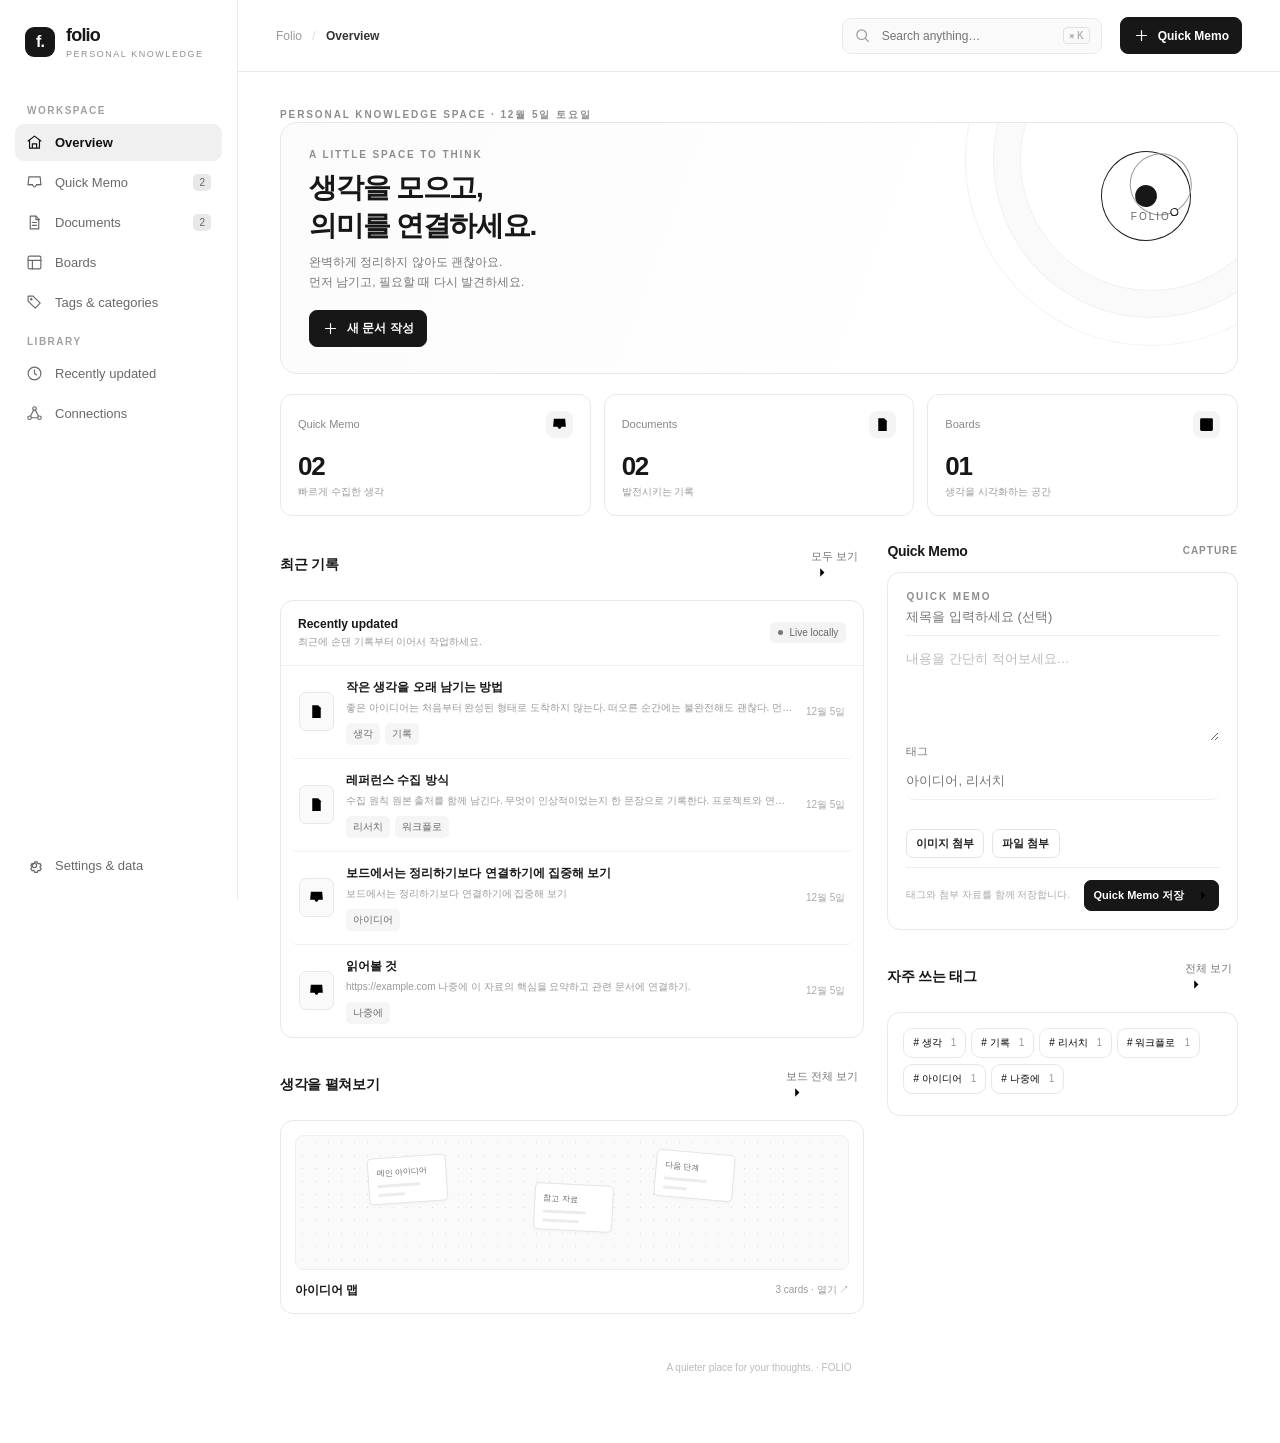
==== commit 72769b87: "Update index.html" ====
--- a/index.html
+++ b/index.html
@@ -15,7 +15,7 @@
 .section-head{display:flex;align-items:center;justify-content:space-between;margin:0 0 13px}.section-head h2{font-size:14px;letter-spacing:-.3px;margin:0;font-weight:730}.text-link{border:0;background:none;color:#777;font-size:11px;padding:6px}.text-link:hover{color:#111}.home-grid{display:grid;grid-template-columns:minmax(0,1.25fr) minmax(275px,.75fr);gap:23px}.home-grid>*{min-width:0}.panel{border:1px solid var(--line);border-radius:13px;background:#fff;min-width:0}.panel-head{padding:16px 17px;border-bottom:1px solid #f0f0f0;display:flex;justify-content:space-between;align-items:center}.panel-head h3{font-size:12px;margin:0;font-weight:700}.panel-head p{color:#999;font-size:10px;margin:4px 0 0}.recent-list{padding:0 9px}.doc-row{display:flex;align-items:center;gap:12px;padding:13px 9px;border-bottom:1px solid #f2f2f2;cursor:pointer;border-radius:7px;min-width:0}.doc-row:last-child{border-bottom:0}.doc-row:hover{background:#fafafa}.file-icon{width:35px;height:39px;border:1px solid #e8e8e8;background:#fafafa;border-radius:7px;display:grid;place-items:center;flex:none;color:#676767}.row-copy{min-width:0;flex:1}.row-title{font-size:12px;font-weight:650;white-space:nowrap;overflow:hidden;text-overflow:ellipsis}.row-snippet{font-size:10px;color:#999;margin-top:5px;white-space:nowrap;overflow:hidden;text-overflow:ellipsis}.row-meta{font-size:10px;color:#aaa;text-align:right;white-space:nowrap}.tag-list{display:flex;flex-wrap:wrap;gap:5px;margin-top:8px}.tag{display:inline-flex;align-items:center;gap:5px;background:#f5f5f5;color:#696969;border-radius:5px;padding:4px 7px;font-size:10px;white-space:nowrap}.tag.dark{background:#e8e8e8;color:#333}.quick-panel{padding:18px}.quick-panel textarea{width:100%;min-height:105px;resize:vertical;border:0;outline:0;font-size:13px;line-height:1.7;color:#222;padding:12px 0;background:transparent}.quick-panel textarea::placeholder{color:#bbb}.quick-panel input{width:100%;border:0;border-bottom:1px solid #eee;padding:7px 0 11px;outline:0;font-size:13px;background:transparent}.quick-actions{display:flex;justify-content:space-between;align-items:center;border-top:1px solid #eee;padding-top:12px}.hint{font-size:10px;color:#aaa}.capture-tools{display:flex;gap:8px;align-items:center}.mini-board{padding:14px;cursor:pointer}.mini-board-canvas{height:135px;border:1px solid #eee;border-radius:9px;background-color:#fafafa;background-image:radial-gradient(#d7d7d7 .8px,transparent .8px);background-size:13px 13px;position:relative;overflow:hidden}.mini-note{position:absolute;background:#fff;border:1px solid #e4e4e4;border-radius:5px;width:79px;height:47px;padding:9px 8px;font-size:8px;color:#666;box-shadow:0 2px 3px #00000005}.mini-note:nth-child(1){left:13%;top:15%;transform:rotate(-4deg)}.mini-note:nth-child(2){left:43%;top:36%;transform:rotate(3deg)}.mini-note:nth-child(3){left:65%;top:12%;transform:rotate(5deg)}.mini-note i{display:block;width:70%;height:3px;border-radius:2px;background:#ececec;margin-top:6px}.board-mini-meta{display:flex;justify-content:space-between;align-items:center;margin-top:12px}.board-mini-meta b{font-size:12px}.board-mini-meta span{font-size:10px;color:#999}
 .filterbar{display:flex;gap:8px;align-items:center;flex-wrap:wrap;margin-bottom:17px}.filter-select,.filter-input{height:34px;border:1px solid #e7e7e7;background:white;border-radius:8px;padding:0 10px;font-size:11px;color:#555}.filter-input{min-width:180px}.view-switch{margin-left:auto;display:flex;border:1px solid #e7e7e7;border-radius:8px;padding:3px;gap:2px}.view-switch button{border:0;background:transparent;border-radius:5px;padding:5px 8px;color:#999}.view-switch button.active{background:#eee;color:#111}.library-list{border:1px solid var(--line);border-radius:12px;overflow:hidden}.library-list.classified .list-header,.library-list.classified .library-item{grid-template-columns:minmax(240px,1.7fr) minmax(180px,1.1fr) 100px}.list-header{display:grid;grid-template-columns:minmax(240px,1.7fr) minmax(100px,.65fr) minmax(130px,.8fr) 100px;gap:15px;padding:11px 18px;background:#fafafa;border-bottom:1px solid var(--line);font-size:10px;color:#999}.library-item{display:grid;grid-template-columns:minmax(240px,1.7fr) minmax(100px,.65fr) minmax(130px,.8fr) 100px;gap:15px;align-items:center;padding:15px 18px;border-bottom:1px solid #f0f0f0;cursor:pointer;min-height:67px}.library-item:last-child{border-bottom:0}.library-item:hover{background:#fcfcfc}.item-main{display:flex;gap:11px;align-items:center;min-width:0}.item-main .file-icon{height:34px;width:32px}.item-main .row-title{font-size:12px}.item-main .row-snippet{max-width:100%}.kind-pill{font-size:10px;color:#666;background:#f4f4f4;padding:5px 7px;border-radius:5px;justify-self:start}.item-category{font-size:11px;color:#888}.item-date{font-size:10px;color:#999;text-align:right}.empty{padding:56px 20px;text-align:center}.empty-mark{width:44px;height:44px;border:1px solid #e7e7e7;background:#fafafa;border-radius:13px;display:grid;place-items:center;margin:0 auto 13px;color:#666}.empty h3{margin:0;font-size:14px}.empty p{margin:7px auto 16px;max-width:300px;color:#999;font-size:11px;line-height:1.7}
 .quick-memo-link-previews{display:grid;grid-template-columns:repeat(auto-fill,minmax(220px,320px));gap:10px;margin:0 0 14px}.quick-memo-link-preview{display:block;overflow:hidden;border:1px solid #e5e5e5;border-radius:9px;color:inherit;text-decoration:none;background:#fff}.quick-memo-link-preview:hover{border-color:#bbb;box-shadow:0 3px 12px #0000000d}.quick-memo-link-preview img,.quick-memo-link-preview .memo-preview-image{display:block;width:100%;height:130px;object-fit:cover;background:#edf0f1}.quick-memo-link-preview .memo-preview-image{display:grid;place-items:center;color:#98a0a2;font-size:12px}.quick-memo-link-preview .memo-preview-copy{padding:10px 12px}.quick-memo-link-preview .memo-preview-domain{font-size:10px;color:#999;margin-bottom:4px}.quick-memo-link-preview .memo-preview-title{font-size:13px;font-weight:650;line-height:1.4;overflow:hidden;display:-webkit-box;-webkit-line-clamp:2;-webkit-box-orient:vertical}.quick-memo-link-preview .memo-preview-description{font-size:11px;line-height:1.5;color:#888;margin-top:4px;overflow:hidden;display:-webkit-box;-webkit-line-clamp:2;-webkit-box-orient:vertical}.quick-memo-link-previews{display:grid;grid-template-columns:repeat(auto-fill,minmax(220px,320px));gap:10px;margin:0 0 14px}.quick-memo-link-preview{display:block;overflow:hidden;border:1px solid #e5e5e5;border-radius:9px;color:inherit;text-decoration:none;background:#fff}.quick-memo-link-preview:hover{border-color:#bbb;box-shadow:0 3px 12px #0000000d}.quick-memo-link-preview img,.quick-memo-link-preview .memo-preview-image{display:block;width:100%;height:130px;object-fit:cover;background:#edf0f1}.quick-memo-link-preview .memo-preview-image{display:grid;place-items:center;color:#98a0a2;font-size:12px}.quick-memo-link-preview .memo-preview-copy{padding:10px 12px}.quick-memo-link-preview .memo-preview-domain{font-size:10px;color:#999;margin-bottom:4px}.quick-memo-link-preview .memo-preview-title{font-size:13px;font-weight:650;line-height:1.4;overflow:hidden;display:-webkit-box;-webkit-line-clamp:2;-webkit-box-orient:vertical}.quick-memo-link-preview .memo-preview-description{font-size:11px;line-height:1.5;color:#888;margin-top:4px;overflow:hidden;display:-webkit-box;-webkit-line-clamp:2;-webkit-box-orient:vertical}.quick-memo-draft-files{margin-top:9px}.quick-memo-draft-file{display:flex;align-items:center;gap:10px;padding:5px 0;font-size:11px;color:#666}.quick-memo-draft-file button{border:0;background:transparent;color:#999}.quick-memo-actions{display:flex;gap:6px;flex-wrap:wrap}.quick-memo-tags{display:flex;align-items:center;gap:10px;max-width:720px;margin:0 0 12px}.quick-memo-tags label{font-size:11px;color:#888;flex:none}.quick-memo-tags .field{max-width:440px}.quick-memo-tags .form-help{margin:0}.quick-memo-body{display:block;margin:0 0 12px}.quick-memo-attachments{max-width:760px;border-top:1px solid #eee;padding-top:12px}.quick-memo-attachment{display:flex;align-items:center;gap:9px;padding:6px 0;font-size:12px}.quick-memo-attachment img{width:52px;height:40px;object-fit:cover;border-radius:5px}.quick-memo-attachment a{color:#555;overflow-wrap:anywhere}.quick-memo-attachment button{margin-left:auto;border:0;background:none;color:#999}.quick-memo-footer{display:flex;justify-content:space-between;align-items:center;border-top:1px solid #eee;padding-top:12px;margin-top:12px}.editor-page-actions{display:flex;justify-content:flex-end;gap:8px;margin-bottom:8px}.editor-layout{display:block;width:100%}.editor-main{min-width:0;max-width:none;width:100%}.editor-body{height:max(360px,calc(100vh - 560px));min-height:360px;resize:none;overflow:auto}.editor-toolbar{display:flex;align-items:center;justify-content:space-between;gap:12px;margin-bottom:20px}.save-state{font-size:10px;color:#999;display:flex;align-items:center;gap:6px}.save-dot{width:5px;height:5px;background:#aaa;border-radius:50%}.editor-title{border:0;outline:0;width:100%;font-size:34px;line-height:1.25;font-weight:750;letter-spacing:-1.5px;padding:9px 0 16px;resize:none;min-height:60px;background:transparent;color:#171717}.editor-title::placeholder{color:#d0d0d0}.editor-meta{display:flex;align-items:center;gap:10px;padding-bottom:18px;border-bottom:1px solid var(--line);font-size:10px;color:#999}.editor-meta .dotsep{color:#ddd}.formatbar{display:flex;align-items:center;flex-wrap:wrap;gap:5px;padding:13px 0;border-bottom:1px solid #f0f0f0}.formatbar select{max-width:180px}.formatbar .format-select{height:29px;border:1px solid #e7e7e7;border-radius:6px;padding:0 7px;background:#fff;color:#555;font-size:11px}.format-color{position:relative;display:inline-grid;place-items:center;width:30px;height:29px;border-radius:6px;color:#555;font-weight:750;cursor:pointer}.format-color:hover{background:#f1f1f1}.format-color input{position:absolute;inset:0;width:100%;height:100%;opacity:0;cursor:pointer}.format-color:after{content:"";position:absolute;bottom:3px;left:8px;right:8px;height:3px;background:#555;border-radius:2px;pointer-events:none}.format-highlight:after{background:#f0c933}.formatbar button{border:0;background:transparent;color:#777;border-radius:6px;min-width:30px;height:29px;padding:0 8px;font-size:11px}.formatbar button:hover{background:#f1f1f1;color:#111}.editor-body{width:100%;height:max(360px,calc(100vh - 560px));min-height:360px;resize:none;overflow:auto;border:0;outline:0;padding:21px 0;font-size:14px;line-height:1.95;color:#3c3c3c;background:transparent;font-family:inherit}.editor-body::placeholder{color:#c0c0c0}.editor-sidebar{padding-top:5px}.side-section{border:1px solid var(--line);border-radius:11px;margin-bottom:13px;overflow:hidden}.side-section-head{padding:13px 14px;display:flex;align-items:center;justify-content:space-between;font-size:11px;font-weight:700;border-bottom:1px solid #f1f1f1}.side-section-body{padding:12px 14px}.field-label{font-size:10px;color:#999;margin-bottom:7px;display:block}.field{width:100%;border:1px solid #e7e7e7;border-radius:7px;padding:9px 10px;font-size:11px;outline:0;background:#fff;color:#333}.field:focus{border-color:#aaa}.field+.field-label{margin-top:14px}.small-field-row{display:flex;gap:6px}.small-field-row .field{min-width:0}.side-actions{display:flex;gap:5px;flex-wrap:wrap;margin-top:10px}.relation-item{font-size:11px;color:#666;padding:7px 0;display:flex;align-items:center;gap:7px;cursor:pointer}.relation-item:hover{color:#111}.relation-item .relation-text{white-space:nowrap;text-overflow:ellipsis;overflow:hidden}.relation-item button{border:0;background:transparent;color:#aaa;margin-left:auto}.attachment-row{display:flex;gap:8px;align-items:center;padding:8px 0;border-bottom:1px solid #f3f3f3;font-size:10px}.attachment-row:last-child{border:0}.attachment-row .att-name{overflow:hidden;text-overflow:ellipsis;white-space:nowrap;flex:1}.attachment-row a{color:#555}.attachment-row button{border:0;background:none;color:#aaa;padding:3px}.backlink-foot{font-size:10px;color:#999;line-height:1.6;margin-top:8px}
-.board-toolbar{display:flex;align-items:center;gap:8px;margin-bottom:14px;flex-wrap:wrap}.board-wrap{cursor:crosshair;height:min(68vh,760px);min-height:460px;border:1px solid #e5e5e5;border-radius:13px;overflow:hidden;position:relative;background:#fbfbfb;background-image:radial-gradient(#d8d8d8 .85px,transparent .85px);background-size:18px 18px;touch-action:none}.board-viewport{position:absolute;inset:0;overflow:hidden}.board-world{position:absolute;width:2200px;height:1600px;left:0;top:0;transform-origin:0 0}.board-edges{position:absolute;inset:0;width:2200px;height:1600px;overflow:visible;pointer-events:auto}.board-edge-hit{stroke:transparent;stroke-width:14;pointer-events:stroke;cursor:pointer}.board-edge-handle{fill:#fff;stroke:#171717;stroke-width:2;pointer-events:all;cursor:crosshair}.board-edge-line{stroke:#9b9b9b;stroke-width:1.5;fill:none;pointer-events:none}.board-edge-line.selected{stroke:#111;stroke-width:2}.board-tools [data-board-item="line"].active{background:#eee;border-color:#bbb}.board-document-panel{position:absolute;z-index:8;top:76px;right:18px;width:min(420px,calc(100% - 36px));height:min(680px,calc(100% - 100px));min-width:min(300px,calc(100% - 24px));min-height:260px;max-width:calc(100% - 16px);max-height:calc(100% - 84px);display:flex;flex-direction:column;background:#fff;border:1px solid #dcdcdc;border-radius:12px;box-shadow:0 10px 34px #00000020;overflow:hidden;resize:both}.board-document-panel.is-dragging{pointer-events:none}.board-document-panel-head{display:flex;align-items:center;gap:8px;padding:9px 11px;border-bottom:1px solid #eee;background:#fafafa;flex:none}.board-document-window-move{display:flex;align-items:center;gap:7px;flex:1;min-width:0;cursor:move;color:#777;font-size:11px;user-select:none;touch-action:none}.board-document-window-move span{overflow:hidden;text-overflow:ellipsis;white-space:nowrap}.board-document-drag-handle{display:flex;align-items:center;gap:5px;flex:none;cursor:grab;color:#666;background:#fff;border:1px solid #e7e7e7;border-radius:6px;padding:5px 7px;font-size:10px;user-select:none}.board-document-drag-handle:active{cursor:grabbing}.board-document-close{border:0;background:transparent;font-size:20px;color:#888;padding:2px 5px;cursor:pointer}.board-document-panel-content{padding:18px;overflow:auto;flex:1}.board-document-panel-content h2{font-size:21px;line-height:1.4;margin:7px 0 12px;overflow-wrap:anywhere}.board-document-panel-meta{font-size:10px;color:#999;margin-bottom:14px}.board-document-panel-tags{display:flex;flex-wrap:wrap;gap:5px;margin-bottom:14px}.board-document-panel-tags span{font-size:10px;color:#666;background:#f4f4f4;border-radius:12px;padding:4px 8px}.board-document-panel-body{font-size:13px;line-height:1.85;color:#444;white-space:pre-wrap;overflow-wrap:anywhere}.board-document-panel-attachments{border-top:1px solid #eee;margin-top:16px;padding-top:12px}.board-document-panel-attachments a{display:block;color:#555;font-size:11px;padding:5px 0;overflow-wrap:anywhere}.board-document-panel-foot{padding:11px 14px;border-top:1px solid #eee;display:flex;justify-content:flex-end}
+.board-toolbar{display:flex;align-items:center;gap:8px;margin-bottom:14px;flex-wrap:wrap}.board-wrap{cursor:crosshair;height:min(68vh,760px);min-height:460px;border:1px solid #e5e5e5;border-radius:13px;overflow:hidden;position:relative;background:#fbfbfb;background-image:radial-gradient(#d8d8d8 .85px,transparent .85px);background-size:18px 18px;touch-action:none}.board-viewport{position:absolute;inset:0;overflow:hidden}.board-world{position:absolute;width:2200px;height:1600px;left:0;top:0;transform-origin:0 0}.board-edges{position:absolute;inset:0;width:2200px;height:1600px;overflow:visible;pointer-events:auto}.board-edge-hit{stroke:transparent;stroke-width:14;pointer-events:stroke;cursor:pointer}.board-edge-handle{fill:#fff;stroke:#171717;stroke-width:2;pointer-events:all;cursor:crosshair}.board-edge-line{stroke:#9b9b9b;stroke-width:1.5;fill:none;pointer-events:none}.board-edge-line.selected{stroke:#111;stroke-width:2}.board-tools [data-board-item="line"].active{background:#eee;border-color:#bbb}.board-document-panel{position:absolute;z-index:8;top:76px;right:18px;width:min(420px,calc(100% - 36px));height:min(680px,calc(100% - 100px));min-width:min(300px,calc(100% - 24px));min-height:260px;max-width:calc(100% - 16px);max-height:calc(100% - 84px);display:flex;flex-direction:column;background:#fff;border:1px solid #dcdcdc;border-radius:12px;box-shadow:0 10px 34px #00000020;overflow:hidden;resize:both}.board-document-panel.is-dragging{pointer-events:none}.board-document-panel-head{display:flex;align-items:center;gap:8px;padding:9px 11px;border-bottom:1px solid #eee;background:#fafafa;flex:none}.board-document-window-move{display:flex;align-items:center;gap:7px;flex:1;min-width:0;cursor:move;color:#777;font-size:11px;user-select:none;touch-action:none}.board-document-window-move span{overflow:hidden;text-overflow:ellipsis;white-space:nowrap}.board-document-drag-handle{display:flex;align-items:center;gap:5px;flex:none;cursor:grab;color:#666;background:#fff;border:1px solid #e7e7e7;border-radius:6px;padding:5px 7px;font-size:10px;user-select:none}.board-document-drag-handle:active{cursor:grabbing}.board-document-close{border:0;background:transparent;font-size:20px;color:#888;padding:2px 5px;cursor:pointer}.board-document-panel-content{padding:18px;overflow:auto;flex:1}.board-document-panel-content h2{font-size:21px;line-height:1.4;margin:7px 0 12px;overflow-wrap:anywhere}.board-document-panel-meta{font-size:10px;color:#999;margin-bottom:14px}.board-document-panel-tags{display:flex;flex-wrap:wrap;gap:5px;margin-bottom:14px}.board-document-panel-tags span{font-size:10px;color:#666;background:#f4f4f4;border-radius:12px;padding:4px 8px}.board-document-panel-body{font-size:13px;line-height:1.85;color:#444;white-space:pre-wrap;overflow-wrap:anywhere}.board-document-panel-attachments{border-top:1px solid #eee;margin-top:16px;padding-top:12px}.board-document-panel-attachments a{display:block;color:#555;font-size:11px;padding:5px 0;overflow-wrap:anywhere}.board-document-panel-image{display:block;width:100%;max-height:300px;object-fit:contain;background:#f7f7f7;border:1px solid #eee;border-radius:8px;margin:8px 0}.board-document-panel-file{padding:7px 0;border-bottom:1px solid #f3f3f3}.board-document-panel-file:last-child{border-bottom:0}.board-document-panel-file a{padding:0}.board-document-panel-file small{display:block;color:#999;font-size:10px;margin-top:3px}.board-document-panel-foot{padding:11px 14px;border-top:1px solid #eee;display:flex;justify-content:flex-end}
 .board-card{position:absolute;width:218px;min-height:121px;touch-action:none;-webkit-user-drag:none;background:#fff;border:1px solid #e4e4e4;border-radius:10px;box-shadow:0 3px 10px #00000005;cursor:grab;overflow:hidden;user-select:none}.board-card:active{cursor:grabbing}#boardWorld [data-card]{touch-action:none;user-select:none;-webkit-user-drag:none}.board-card.selected{border-color:#171717;box-shadow:0 0 0 2px #17171712,0 5px 14px #0000000a}.board-card-top{display:flex;align-items:center;gap:7px;border-bottom:1px solid #f0f0f0;padding:10px 12px}.board-card-dot{width:7px;height:7px;border-radius:2px;background:#171717}.board-card-type{font-size:9px;color:#999}.board-card-menu{margin-left:auto;border:0;background:transparent;color:#aaa;padding:0 2px;font-size:16px}.board-card-title{font-size:12px;font-weight:700;padding:11px 12px 5px;white-space:nowrap;text-overflow:ellipsis;overflow:hidden}.board-card-body{font-size:10px;color:#888;line-height:1.65;padding:0 12px 13px;display:-webkit-box;-webkit-line-clamp:3;-webkit-box-orient:vertical;overflow:hidden;white-space:pre-wrap}.board-empty-hint{position:absolute;left:50%;top:50%;transform:translate(-50%,-50%);text-align:center;color:#aaa;width:260px;pointer-events:none}.board-empty-hint b{display:block;font-size:13px;color:#777;margin-bottom:5px}.board-empty-hint span{font-size:11px;line-height:1.6}.board-floating{position:absolute;bottom:13px;left:13px;right:13px;display:flex;align-items:flex-end;justify-content:space-between;gap:10px;pointer-events:none}.board-floating>*{pointer-events:auto}.board-control-group{display:flex;align-items:center;gap:7px}.board-history-controls{display:flex;gap:5px;padding:4px;background:#fff;border:1px solid #e5e5e5;border-radius:8px;box-shadow:0 2px 8px #00000005}.zoom-controls{display:flex;align-items:center;background:#fff;border:1px solid #e5e5e5;border-radius:8px;box-shadow:0 2px 8px #00000005;overflow:hidden}.zoom-controls button{width:30px;height:31px;border:0;background:white;color:#555}.zoom-controls button:hover{background:#f4f4f4}.zoom-label{font-size:10px;color:#888;min-width:42px;text-align:center}.board-tip{font-size:10px;background:#fff;border:1px solid #e7e7e7;border-radius:8px;padding:9px 11px;color:#888;box-shadow:0 2px 8px #00000004}.board-list-grid{display:grid;grid-template-columns:repeat(3,minmax(0,1fr));gap:14px}.board-tile{border:1px solid #e6e6e6;border-radius:12px;padding:15px;cursor:pointer}.board-tile:hover{border-color:#cfcfcf;box-shadow:0 4px 14px #00000004}.board-tile .mini-board-canvas{height:150px}.board-tile h3{font-size:13px;margin:13px 0 5px}.board-tile p{font-size:10px;color:#999;margin:0}
 .tag-cloud{display:flex;flex-wrap:wrap;gap:9px}.tag-chip{display:flex;align-items:center;gap:9px;padding:11px 13px;border:1px solid #e8e8e8;border-radius:9px;background:#fff;cursor:pointer;font-size:12px}.tag-chip:hover,.tag-chip.active{background:#f3f3f3;border-color:#d7d7d7}.tag-chip span{font-size:10px;color:#999}.tags-layout{display:grid;grid-template-columns:240px minmax(0,1fr);gap:22px}.tag-summary{padding:20px;border:1px solid var(--line);border-radius:12px;align-self:start}.tag-summary strong{display:block;font-size:28px;letter-spacing:-1px}.tag-summary p{color:#999;font-size:11px;line-height:1.7;margin-bottom:0}.settings-grid{display:grid;grid-template-columns:minmax(0,1fr) minmax(0,1fr);gap:15px}.settings-card{border:1px solid #e8e8e8;border-radius:12px;padding:19px}.settings-card h3{margin:0 0 8px;font-size:13px}.settings-card p{font-size:11px;color:#888;line-height:1.7;margin:0 0 15px}.status-pill{display:inline-flex;align-items:center;gap:6px;background:#f3f3f3;border-radius:5px;color:#666;padding:5px 8px;font-size:10px}.status-pill i{height:5px;width:5px;border-radius:50%;background:#777}.footer-note{text-align:center;font-size:10px;color:#bbb;margin-top:48px}
 .modal-backdrop{position:fixed;inset:0;background:rgba(0,0,0,.28);z-index:90;display:flex;align-items:center;justify-content:center;padding:20px;backdrop-filter:blur(3px)}.modal{width:min(490px,100%);max-height:min(85vh,700px);overflow:auto;background:#fff;border:1px solid #e7e7e7;border-radius:15px;box-shadow:var(--shadow)}.modal.wide{width:min(600px,100%)}.modal-head{padding:19px 21px 14px;border-bottom:1px solid #f0f0f0;display:flex;align-items:center;justify-content:space-between}.modal-head h3{margin:0;font-size:15px;letter-spacing:-.3px}.modal-close{border:0;background:transparent;color:#999;font-size:20px;line-height:1;padding:2px 5px}.modal-body{padding:20px 21px}.modal-foot{display:flex;justify-content:flex-end;gap:8px;padding:0 21px 20px}.form-group{margin-bottom:15px}.form-group:last-child{margin-bottom:0}.form-group label{display:block;font-size:11px;color:#777;margin-bottom:7px}.form-control{width:100%;border:1px solid #e4e4e4;border-radius:8px;outline:0;padding:10px 11px;font-size:12px;background:#fff}.form-control:focus{border-color:#aaa}.form-control.textarea{min-height:125px;resize:vertical;line-height:1.7}.form-help{font-size:10px;color:#aaa;line-height:1.6;margin-top:7px}.choice-grid{display:grid;grid-template-columns:1fr 1fr;gap:9px}.choice{border:1px solid #e5e5e5;border-radius:9px;padding:12px;text-align:left;background:white}.choice.active{border-color:#171717;background:#fafafa}.choice b{font-size:12px;display:block}.choice span{display:block;color:#999;font-size:10px;margin-top:4px}.search-results{max-height:50vh;overflow:auto;margin-top:10px}.search-result{display:flex;align-items:center;gap:10px;padding:10px;border-radius:8px;cursor:pointer}.search-result:hover{background:#f7f7f7}.search-result .grow{min-width:0;flex:1}.search-result b{font-size:12px;display:block;overflow:hidden;text-overflow:ellipsis;white-space:nowrap}.search-result small{font-size:10px;color:#999;display:block;margin-top:4px;overflow:hidden;text-overflow:ellipsis;white-space:nowrap}.toast-wrap{position:fixed;bottom:20px;right:22px;z-index:150;display:grid;gap:8px}.toast{background:#171717;color:#fff;border-radius:9px;padding:12px 15px;box-shadow:0 9px 30px #0002;font-size:11px;max-width:320px;animation:toastIn .18s ease}.toast.error{background:#8d2c26}@keyframes toastIn{from{transform:translateY(6px);opacity:0}to{transform:none;opacity:1}}.hide{display:none!important}.mobile-shade{display:none}
@@ -27,7 +27,7 @@
 .link-preview{width:286px;min-height:0;background:#fff;cursor:pointer;transition:border-color .15s,box-shadow .15s}.link-preview:hover{border-color:#bbb;box-shadow:0 4px 14px #00000012}.link-preview-thumb{width:100%;height:112px;overflow:hidden;background:#e8edef}.link-preview-image{display:block;width:100%;height:100%;object-fit:cover;pointer-events:none;-webkit-user-drag:none;user-select:none}.link-preview-placeholder{display:grid;place-items:center;width:100%;height:100%;background:linear-gradient(135deg,#dbe5e8,#eef1f2 55%,#d2dde0);color:#6f7e82;font-size:16px;font-weight:650;letter-spacing:.3px}.link-preview .item-head{align-items:center;padding:8px 12px 0;border:0;font-size:10px;color:#999}.link-preview .item-head .board-card-menu{font-size:13px}.link-preview .item-content{display:grid;gap:4px;padding:3px 12px 12px}.link-preview .item-content strong{font-size:13px;line-height:1.45;color:#262626}.link-preview-description{font-size:11px;line-height:1.45;color:#888;display:-webkit-box;-webkit-line-clamp:2;-webkit-box-orient:vertical;overflow:hidden}.link-preview-url{font-size:10px;color:#aaa;white-space:nowrap;overflow:hidden;text-overflow:ellipsis}
 .board-sketch-stroke.selected .board-sketch-path{filter:drop-shadow(0 0 2px #111)}
 #editorBlocks{min-height:390px;padding:18px 0 24px 48px;font-size:14px;line-height:1.75;color:#3c3c3c;outline:0;resize:none;white-space:normal;overflow:visible}.editor-block{position:relative;display:flex;align-items:flex-start;gap:9px;min-height:1.75em;margin:2px 0}.editor-block:before{content:"";position:absolute;top:0;bottom:0;left:-48px;width:46px;z-index:2}.editor-block-controls{position:absolute;left:-48px;user-select:none;-webkit-user-select:none;top:0;display:flex;align-items:center;gap:2px;opacity:0;visibility:hidden;z-index:3;transition:opacity .12s}.editor-block:hover .editor-block-controls,.editor-block:focus-within .editor-block-controls,.editor-block.is-active .editor-block-controls,.editor-block-controls:focus-within{opacity:1;visibility:visible}.editor-block-controls button{width:22px;height:25px;padding:0;border:0;border-radius:5px;background:transparent;color:#888;cursor:pointer;font-size:14px}.editor-block-controls button:hover{background:#f0f0f0;color:#222}.editor-drag-handle{cursor:grab!important;touch-action:none}.editor-block.is-dragging{opacity:.45}.editor-insert-menu{position:absolute;top:28px;left:21px;z-index:12;display:grid;min-width:170px;max-height:245px;overflow:auto;padding:5px;background:#fff;border:1px solid #e8e8e8;border-radius:8px;box-shadow:0 8px 24px #0002}.editor-insert-menu[hidden]{display:none}.editor-insert-menu button{width:100%!important;height:auto!important;text-align:left;padding:8px 10px!important;font-size:12px!important;white-space:nowrap}.editor-block[data-type=divider] .editor-block-controls{top:-5px}.editor-block-content{flex:1;min-width:0;min-height:1.75em;outline:none;white-space:pre-wrap;overflow-wrap:anywhere;line-height:1.75}.editor-block-content:empty:before,.editor-block-content[data-placeholder]:has(br:only-child):before{content:attr(data-placeholder);color:#c0c0c0;pointer-events:none}.editor-block[data-type=h1] .editor-block-content{font-size:28px;font-weight:750;line-height:1.3;letter-spacing:-.6px;margin:8px 0}.editor-block[data-type=h2] .editor-block-content{font-size:22px;font-weight:700;line-height:1.38;margin:6px 0}.editor-block[data-type=h3] .editor-block-content{font-size:17px;font-weight:700;line-height:1.45;margin:4px 0}.editor-block[data-type=bullet] .editor-block-content:before{content:'•';display:inline-block;width:20px;margin-left:-20px;color:#777}.editor-block[data-type=numbered]{counter-increment:editor-ordered}#editorBlocks{counter-reset:editor-ordered}.editor-block[data-type=numbered]~.editor-block:not([data-type=numbered]){counter-reset:editor-ordered}.editor-block[data-type=numbered] .editor-block-content:before{content:counter(editor-ordered) '.';display:inline-block;width:24px;margin-left:-24px;color:#777}.editor-block[data-type=bullet],.editor-block[data-type=numbered]{margin-left:24px}.editor-block[data-type=checklist] .editor-block-content{padding-left:1px}.editor-check{margin:6px 1px 0 2px;accent-color:#222;flex:none}.editor-block[data-type=quote]{border-left:3px solid #dedede;padding-left:12px;color:#777;margin:7px 0}.editor-block[data-type=code] .editor-block-content{font-family:ui-monospace,SFMono-Regular,Consolas,monospace;background:#f5f5f4;border:1px solid #ebebea;border-radius:7px;padding:11px 13px;font-size:12px;line-height:1.65;white-space:pre-wrap}.editor-block[data-type=divider] .editor-block-content{min-height:22px;display:flex;align-items:center}.editor-block[data-type=divider] hr{border:0;border-top:1px solid #ddd;width:100%;margin:9px 0}.editor-slash-menu{position:absolute;z-index:10;top:calc(100% + 4px);left:0;display:grid;min-width:210px;max-height:250px;overflow:auto;padding:5px;background:#fff;border:1px solid #e8e8e8;border-radius:9px;box-shadow:0 8px 24px #0002}.editor-slash-menu button{border:0;background:transparent;text-align:left;padding:8px 10px;border-radius:6px;font-size:12px;color:#555}.editor-slash-menu button:hover,.editor-slash-menu button[aria-selected=true]{background:#f2f2f2;color:#111}.formatbar{align-items:center;flex-wrap:wrap;gap:4px}.formatbar select{width:auto;max-width:180px}.editor-main:not(.quick-memo-editor){max-width:900px;margin:0 auto}
-</style>
+.board-document-picker-tabs{display:flex;gap:6px;padding:10px 12px;border-bottom:1px solid #eee;flex:none}.board-document-picker-tabs button{border:1px solid transparent;border-radius:7px;background:transparent;padding:7px 10px;color:#777;font-size:11px;cursor:pointer}.board-document-picker-tabs button.active{background:#f1f1f1;border-color:#e7e7e7;color:#222;font-weight:650}.board-document-picker-tabs span{margin-left:4px;color:#999}.board-document-picker-list{padding:8px 12px 14px;overflow:auto;flex:1}.board-document-picker-item{display:flex;align-items:center;gap:10px;padding:12px 2px;border-bottom:1px solid #f0f0f0}.board-document-picker-copy{min-width:0;flex:1}.board-document-picker-copy b{display:block;font-size:12px;white-space:nowrap;overflow:hidden;text-overflow:ellipsis}.board-document-picker-copy p{margin:5px 0;color:#777;font-size:10px;line-height:1.55;white-space:pre-wrap;overflow:hidden;display:-webkit-box;-webkit-line-clamp:3;-webkit-box-orient:vertical}.board-document-picker-copy small{font-size:9px;color:#aaa}.board-document-picker-empty{padding:34px 18px;text-align:center;color:#999;font-size:11px}.board-document-picker-search{padding:9px 12px;border-bottom:1px solid #eee;flex:none}.board-document-picker-search input{width:100%;height:33px;border:1px solid #e7e7e7;border-radius:7px;padding:0 10px;font-size:11px;outline:0}.board-document-picker-search input:focus{border-color:#aaa}.board-document-picker-item{cursor:grab}.board-document-picker-item:active{cursor:grabbing}.board-document-picker-item[hidden]{display:none}.board-document-picker-copy p{white-space:pre-wrap}.board-document-picker-copy p.is-clamped{-webkit-line-clamp:3}.board-document-picker-item.is-note .board-document-picker-copy p{display:block;overflow:visible;-webkit-line-clamp:unset;-webkit-box-orient:initial}.board-document-picker-no-results{padding:24px 12px;text-align:center;color:#999;font-size:11px}.board-document-picker-attachments{display:flex;align-items:flex-start;flex-wrap:wrap;gap:6px;margin:8px 0}.board-document-picker-attachment-image{display:block;width:86px;height:64px;padding:2px;border:1px solid #e5e5e5;border-radius:6px;background:#f7f7f7;overflow:hidden}.board-document-picker-attachment-image img{width:100%;height:100%;object-fit:contain}.board-document-picker-attachment-file{display:inline-flex;align-items:center;max-width:100%;padding:6px 8px;border:1px solid #e8e8e8;border-radius:6px;color:#666;text-decoration:none;font-size:10px;overflow-wrap:anywhere}.board-document-picker-attachment-file:hover{background:#f7f7f7;color:#222}</style>
 </head>
 <body>
 <div class="app board-open">
@@ -76,7 +76,7 @@
 const ico=name=>`<svg viewBox="0 0 24 24" aria-hidden="true">${icons[name]||icons.file}</svg>`;
 $$('[data-icon]').forEach(el=>el.innerHTML=ico(el.dataset.icon));
 const STORE='folio_kb_v1';
-let db=null, saveTimer=null, currentView='home', activeDocId=null, currentBoardId=null, currentTag=null, searchQuery='', searchFilter='all', pendingAttachDoc=null, editorDirty=false, saveStatus='saved';
+let db=null, saveTimer=null, currentView='home', activeDocId=null, activeDocDraft=null, currentBoardId=null, currentTag=null, searchQuery='', searchFilter='all', pendingAttachDoc=null, editorDirty=false, saveStatus='saved';
 let quickMemoObjectUrls=new Map(),quickMemoDraftFiles=[],homeQuickDraftFiles=[];let pendingBoardLinkMetadata=new Set(), boardLinkObserver=null, pendingBoardRerender=false;let boardTransform={x:0,y:0,scale:1}, boardDrag=null, selectedCard=null, selectedCardIds=[], connectMode=false, connectFrom=null, lastPointer=null, boardLineArrowDirection='none',boardLineDashed=false, selectedEdgeId=null, suppressBoardCardClick=false, boardClickWasSelected=false, boardDropPosition=null, boardUndoStack=[], boardRedoStack=[], boardSketchMode=false, boardSketchTool='pen', boardSketchWidth=4, boardSketchColor='#222222', spacePressed=false;
 const seed=()=>{const t=now();const docs=[
 {id:'seed-idea',kind:'document',title:'작은 생각을 오래 남기는 방법',body:'좋은 아이디어는 처음부터 완성된 형태로 도착하지 않는다.\n\n떠오른 순간에는 불완전해도 괜찮다. 먼저 기록하고, 나중에 다시 읽고, 다른 생각과 연결하면서 의미를 발견한다.\n\nFolio는 그 과정을 가볍게 이어갈 수 있는 개인적인 공간이다.',tags:['생각','기록'],category:'에세이',attachments:[],createdAt:t,updatedAt:t},
@@ -91,14 +91,14 @@
 function persist(silent=false){clearTimeout(saveTimer);saveStatus='saving';if(currentView==='editor')updateSaveIndicator();saveTimer=setTimeout(async()=>{try{state.updatedAt=now();await dbPut(state);saveStatus='saved';if(currentView==='editor')updateSaveIndicator();if(!silent) toast('변경 사항을 저장했어요.');}catch(e){saveStatus='error';if(currentView==='editor')updateSaveIndicator();toast('저장하지 못했어요. 저장 공간을 확인해 주세요.',true);}},230);}
 function updateSaveIndicator(){const el=$('#saveState');if(!el)return;const labels={saving:'저장 중…',saved:'모든 변경 사항 저장됨',error:'저장 실패 · 다시 시도 필요'};el.innerHTML=`<i class="save-dot" style="background:${saveStatus==='error'?'#c43a31':saveStatus==='saved'?'#777':'#c9a346'}"></i>${labels[saveStatus]||labels.saved}`;}
 function toast(msg,error=false){const node=document.createElement('div');node.className='toast'+(error?' error':'');node.textContent=msg;$('#toastWrap').append(node);setTimeout(()=>node.remove(),3000);}
-function getDoc(id){return state.docs.find(d=>d.id===id)}function getBoard(id){return state.boards.find(b=>b.id===id)}
+function getDoc(id){return state.docs.find(d=>d.id===id)||(activeDocDraft?.id===id?activeDocDraft:undefined)}function hasDocumentPayload(d){return !!(String(d?.title||"").trim()||String(d?.body||"").replace(/<[^>]*>/g," ").replace(/&nbsp;|&#160;/gi," ").trim()||(d?.attachments||[]).length)}function finishActiveDocumentDraft(){if(!activeDocDraft)return;const draft=activeDocDraft;activeDocDraft=null;if(hasDocumentPayload(draft)){state.docs.unshift(draft);persist(true);}}function getBoard(id){return state.boards.find(b=>b.id===id)}
 const BOARD_DRAWING_ID='__board_drawing__',SKETCH_STROKE_PREFIX='__sketch_stroke__:';function boardSketchBounds(canvas){const ctx=canvas.getContext('2d'),{width,height}=canvas;const data=ctx.getImageData(0,0,width,height).data;let left=width,top=height,right=-1,bottom=-1;for(let y=0;y<height;y++){for(let x=0;x<width;x++){if(data[(y*width+x)*4+3]>8){if(x<left)left=x;if(x>right)right=x;if(y<top)top=y;if(y>bottom)bottom=y;}}}return right<left?null:{x:left,y:top,width:right-left+1,height:bottom-top+1};}function updateBoardSelectionStyles(){const world=$('#boardWorld');if(!world)return;$$('[data-card]',world).forEach(el=>el.classList.toggle('selected',selectedCardIds.includes(el.dataset.card)));$$('[data-sketch-stroke]',world).forEach(el=>el.classList.toggle('selected',selectedCardIds.includes(SKETCH_STROKE_PREFIX+el.dataset.sketchStroke)));const board=getBoard(currentBoardId),bounds=board?.drawingBounds;let outline=$('#boardDrawingSelection',world);if(selectedCardIds.includes(BOARD_DRAWING_ID)&&bounds){if(!outline){outline=document.createElement('div');outline.id='boardDrawingSelection';outline.style.cssText='position:absolute;pointer-events:none;border:1px dashed #171717;background:#17171708;z-index:2';world.append(outline);}outline.style.left=bounds.x+'px';outline.style.top=bounds.y+'px';outline.style.width=bounds.width+'px';outline.style.height=bounds.height+'px';}else outline?.remove();}function updateSelectedBoardUi(){const button=$('[data-action="delete-selected-card"]');if(button)button.disabled=selectedCardIds.length===0;}function saveBoardHistory(){const b=getBoard(currentBoardId);if(!b)return;boardUndoStack.push(JSON.stringify({cards:b.cards||[],edges:b.edges||[],drawingData:b.drawingData||'',drawingBounds:b.drawingBounds||null,strokes:b.strokes||[],boardIds:state.boards.map(x=>x.id)}));if(boardUndoStack.length>60)boardUndoStack.shift();boardRedoStack=[];}
 function restoreBoardHistory(from,to){const b=getBoard(currentBoardId);if(!b||!from.length)return;to.push(JSON.stringify({cards:b.cards||[],edges:b.edges||[],drawingData:b.drawingData||'',drawingBounds:b.drawingBounds||null,strokes:b.strokes||[],boardIds:state.boards.map(x=>x.id)}));const prior=JSON.parse(from.pop());if(prior.boardIds)state.boards=state.boards.filter(x=>prior.boardIds.includes(x.id));b.cards=prior.cards;b.edges=prior.edges;b.drawingData=prior.drawingData||'';b.drawingBounds=prior.drawingBounds||null;b.strokes=prior.strokes||[];b.updatedAt=now();persist(true);render();}
 function undoBoard(){restoreBoardHistory(boardUndoStack,boardRedoStack)}function redoBoard(){restoreBoardHistory(boardRedoStack,boardUndoStack)}
 function notes(){return state.docs.filter(d=>d.kind==='note')}function documents(){return state.docs.filter(d=>d.kind==='document')}
 function tagsFor(d){return Array.isArray(d.tags)?d.tags:[]}
 function tagCounts(){const m={};state.docs.forEach(d=>tagsFor(d).forEach(t=>m[t]=(m[t]||0)+1));return m;}
-function setView(view){if(['board','boards'].includes(currentView))saveBoardViewport();if(!['board','boards'].includes(view)){boardDocumentPreviewId=null;boardDocumentWindowPosition=null;}currentView=view;if(!['editor','board'].includes(view)){activeDocId=null;if(view==='boards'&&!currentBoardId&&state?.boards?.length)currentBoardId=getBoard(state.lastBoardId)?state.lastBoardId:state.boards[0].id;if(view!=='boards')currentBoardId=null;}if(view==='boards'&&currentBoardId)boardTransform=boardViewportFor(currentBoardId); $$('.nav-btn[data-view]').forEach(b=>b.classList.toggle('active',b.dataset.view===view||(view==='editor'&&b.dataset.view===(getDoc(activeDocId)?.kind==='note'?'inbox':'documents'))||(view==='board'&&b.dataset.view==='boards')));$('#sidebar').classList.remove('open');$('#mobileShade').classList.remove('show');render();window.scrollTo(0,0);}
+function setView(view){if(['board','boards'].includes(currentView))saveBoardViewport();if(currentView==='editor'&&activeDocDraft?.id===activeDocId)finishActiveDocumentDraft();if(!['board','boards'].includes(view)){boardDocumentPreviewId=null;boardDocumentPickerKind=null;boardDocumentWindowPosition=null;}currentView=view;if(!['editor','board'].includes(view)){activeDocId=null;if(view==='boards'&&!currentBoardId&&state?.boards?.length)currentBoardId=getBoard(state.lastBoardId)?state.lastBoardId:state.boards[0].id;if(view!=='boards')currentBoardId=null;}if(view==='boards'&&currentBoardId)boardTransform=boardViewportFor(currentBoardId); $$('.nav-btn[data-view]').forEach(b=>b.classList.toggle('active',b.dataset.view===view||(view==='editor'&&b.dataset.view===(getDoc(activeDocId)?.kind==='note'?'inbox':'documents'))||(view==='board'&&b.dataset.view==='boards')));$('#sidebar').classList.remove('open');$('#mobileShade').classList.remove('show');render();window.scrollTo(0,0);}
 function updateCounts(){$('#inboxCount').textContent=notes().length;$('#docCount').textContent=documents().length;}
 function heading(eyebrow,title,desc='',actions=''){return `<div class="page-heading"><div><div class="eyebrow">${eyebrow}</div><h1>${title}</h1>${desc?`<p>${desc}</p>`:''}</div>${actions?`<div class="heading-actions">${actions}</div>`:''}</div>`;}
 function fileIcon(kind){return `<div class="file-icon">${ico(kind==='note'?'inbox':kind==='url'?'link':kind==='image'?'file':'file')}</div>`;}
@@ -109,7 +109,7 @@
 <div class="stats"><div class="stat"><div class="stat-top"><span>Quick Memo</span><span class="stat-icon">${ico('inbox')}</span></div><div class="stat-num">${notes().length.toString().padStart(2,'0')}</div><div class="stat-foot">빠르게 수집한 생각</div></div><div class="stat"><div class="stat-top"><span>Documents</span><span class="stat-icon">${ico('file')}</span></div><div class="stat-num">${documents().length.toString().padStart(2,'0')}</div><div class="stat-foot">발전시키는 기록</div></div><div class="stat"><div class="stat-top"><span>Boards</span><span class="stat-icon">${ico('layout')}</span></div><div class="stat-num">${state.boards.length.toString().padStart(2,'0')}</div><div class="stat-foot">생각을 시각화하는 공간</div></div></div>
 <div class="home-grid"><div><div class="section-head"><h2>최근 기록</h2><button class="text-link" data-view="recent">모두 보기 ${ico('arrow')}</button></div><div class="panel"><div class="panel-head"><div><h3>Recently updated</h3><p>최근에 손댄 기록부터 이어서 작업하세요.</p></div><span class="status-pill"><i></i> Live locally</span></div><div class="recent-list">${recent.length?recent.map(docRow).join(''):`<div class="empty"><h3>아직 기록이 없어요</h3><p>첫 번째 생각을 가볍게 남겨보세요.</p></div>`}</div></div>
 <div class="section-head" style="margin-top:25px"><h2>생각을 펼쳐보기</h2><button class="text-link" data-view="boards">보드 전체 보기 ${ico('arrow')}</button></div><div class="panel mini-board" data-open-board="${board?.id||''}">${miniBoardMarkup()}<div class="board-mini-meta"><b>${escapeHtml(board?.name||'새로운 보드')}</b><span>${board?.cards.length||0} cards · 열기 ↗</span></div></div></div>
-<div><div class="section-head"><h2>Quick Memo</h2><span class="eyebrow" style="letter-spacing:1px">CAPTURE</span></div><div class="panel quick-panel"><div class="eyebrow">Quick Memo</div><textarea id="homeQuickBody" placeholder="내용을 간단히 적어보세요…"></textarea><div class="form-group"><label for="homeQuickTags">태그</label><input id="homeQuickTags" class="form-control" placeholder="아이디어, 리서치"></div><div id="homeQuickLinkPreviews" class="quick-memo-link-previews"></div><div class="capture-tools"><button type="button" class="btn small" data-action="home-draft-image">이미지 첨부</button><button type="button" class="btn small" data-action="home-draft-file">파일 첨부</button><input id="homeQuickPicker" type="file" multiple hidden></div><div id="homeQuickDraftAttachmentList" class="quick-memo-draft-files"></div><div class="quick-actions"><span class="hint">태그와 첨부 자료를 함께 저장합니다.</span><div class="capture-tools"><button class="btn primary small" data-action="home-capture">Quick Memo 저장 ${ico('arrow')}</button></div></div></div>
+<div><div class="section-head"><h2>Quick Memo</h2><span class="eyebrow" style="letter-spacing:1px">CAPTURE</span></div><div class="panel quick-panel"><div class="eyebrow">Quick Memo</div><input id="homeQuickTitle" placeholder="제목을 입력하세요 (선택)"><textarea id="homeQuickBody" placeholder="내용을 간단히 적어보세요…"></textarea><div class="form-group"><label for="homeQuickTags">태그</label><input id="homeQuickTags" class="form-control" placeholder="아이디어, 리서치"></div><div id="homeQuickLinkPreviews" class="quick-memo-link-previews"></div><div class="capture-tools"><button type="button" class="btn small" data-action="home-draft-image">이미지 첨부</button><button type="button" class="btn small" data-action="home-draft-file">파일 첨부</button><input id="homeQuickPicker" type="file" multiple hidden></div><div id="homeQuickDraftAttachmentList" class="quick-memo-draft-files"></div><div class="quick-actions"><span class="hint">태그와 첨부 자료를 함께 저장합니다.</span><div class="capture-tools"><button class="btn primary small" data-action="home-capture">Quick Memo 저장 ${ico('arrow')}</button></div></div></div>
 <div class="section-head" style="margin-top:25px"><h2>자주 쓰는 태그</h2><button class="text-link" data-view="tags">전체 보기 ${ico('arrow')}</button></div><div class="panel" style="padding:15px">${Object.entries(tagCounts()).sort((a,b)=>b[1]-a[1]).slice(0,8).map(([t,n])=>`<button class="tag-chip" data-tag="${escapeHtml(t)}" style="display:inline-flex;margin:0 5px 6px 0;padding:7px 9px;font-size:10px"># ${escapeHtml(t)} <span>${n}</span></button>`).join('')||'<div class="hint">기록에 태그를 추가하면 여기에 표시돼요.</div>'}</div></div></div><div class="footer-note">A quieter place for your thoughts. · FOLIO</div>`;}
 function renderLibrary(kind='all',title='Documents',desc='기록을 찾고, 다시 읽고, 새로운 연결을 만들어보세요.'){const source=currentView==='inbox'?notes():currentView==='documents'?documents():currentView==='recent'?[...state.docs].sort((a,b)=>new Date(b.updatedAt)-new Date(a.updatedAt)):state.docs;let list=source.filter(d=>{if(searchQuery&&!`${d.title} ${d.body} ${tagsFor(d).join(' ')} ${d.category||''} ${(d.attachments||[]).map(a=>a.name+' '+a.url).join(' ')}`.toLowerCase().includes(searchQuery.toLowerCase()))return false;if(currentView!=='documents'&&searchFilter==='note'&&d.kind!=='note')return false;if(currentView!=='documents'&&searchFilter==='document'&&d.kind!=='document')return false;if(currentTag){if(currentTag.startsWith('category:')){if((d.category||'')!==currentTag.slice(9))return false;}else if(!tagsFor(d).includes(currentTag))return false;}return true;});const label=currentView==='inbox'?'QUICK CAPTURE':currentView==='recent'?'ACTIVITY':'YOUR LIBRARY';return `${heading(label,title,desc,`<button class="btn" data-action="create-document">${ico('plus')} 새 문서</button><button class="btn primary" data-action="quick-note">${ico('plus')} Quick Memo</button>`)}<div class="filterbar"><input class="filter-input" id="librarySearch" placeholder="기록 안에서 검색…" value="${escapeHtml(searchQuery)}">${currentView==='documents'?'':`<select class="filter-select" id="typeFilter"><option value="all" ${searchFilter==='all'?'selected':''}>모든 유형</option><option value="note" ${searchFilter==='note'?'selected':''}>Quick Memo</option><option value="document" ${searchFilter==='document'?'selected':''}>문서</option></select>`}<select class="filter-select" id="categoryFilter"><option value="all">모든 카테고리</option>${state.categories.map(c=>`<option ${currentTag===`category:${c}`?'selected':''} value="${escapeHtml(c)}">${escapeHtml(c)}</option>`).join('')}</select>${currentView==='documents'?`<select class="filter-select" id="tagFilter"><option value="all">모든 태그</option>${Object.keys(tagCounts()).sort((a,b)=>a.localeCompare(b,'ko')).map(t=>`<option value="${escapeHtml(t)}" ${currentTag===t?'selected':''}># ${escapeHtml(t)}</option>`).join('')}</select>`:''}${currentTag&&!currentTag.startsWith('category:')?`<button class="btn small" data-action="clear-library-filter"># ${escapeHtml(currentTag)} ×</button>`:''}<span style="font-size:10px;color:#aaa;margin-left:auto">${list.length} items</span></div><div class="library-list ${currentView==='documents'?'classified':''}"><div class="list-header"><span>Title</span>${currentView==='documents'?'<span>태그 / 카테고리</span>':'<span>Type</span><span>Category</span>'}<span style="text-align:right">Updated</span></div>${list.length?list.map(d=>`<div class="library-item" data-open-doc="${d.id}"><div class="item-main">${fileIcon(d.kind)}<div class="row-copy"><div class="row-title">${escapeHtml(d.title||plain(d.body).slice(0,42)||'제목 없는 메모')}</div><div class="row-snippet">${escapeHtml(plain(d.body).slice(0,78)||'내용 없음')}</div></div></div>${currentView==='documents'?`<span class="item-category"><strong>${escapeHtml(d.category||'미분류')}</strong>${renderTagList(tagsFor(d))}</span>`:`<span class="kind-pill">${d.kind==='note'?'Quick Memo':'Document'}</span><span class="item-category">${escapeHtml(d.category||'미분류')} ${renderTagList(tagsFor(d))}</span>`}<span class="item-date">${fmtDate(d.updatedAt)}</span></div>`).join(''):`<div class="empty"><div class="empty-mark">${ico('search')}</div><h3>${searchQuery||currentTag?'검색 결과가 없어요':'기록이 비어 있어요'}</h3><p>${searchQuery||currentTag?'다른 검색어를 입력하거나 필터를 해제해 보세요.':'생각을 메모하거나 새 문서를 만들어 보세요.'}</p><button class="btn" data-action="quick-note">첫 메모 남기기</button></div>`}</div>`;}
 let editorSavedRange=null,editorActiveBlock=null,editorBlockDrag=null;
@@ -146,23 +146,36 @@
 function editorBackspace(block,content){const sel=getSelection();if(!sel?.rangeCount)return false;let range=sel.getRangeAt(0);if(!range.collapsed){editorDeleteRange(range);updateDocFromEditor();return true;}if(!content.contains(range.startContainer))return false;const before=range.cloneRange();before.selectNodeContents(content);before.setEnd(range.startContainer,range.startOffset);const beforeFragment=before.cloneContents();if(before.toString().length)return false;if(beforeFragment.querySelector('br')){document.execCommand('delete',false);updateDocFromEditor();return true;}if(beforeFragment.childNodes.length)return false;const prev=block.previousElementSibling;if(!prev){if(!content.textContent.trim()&&$('#editorBlocks .editor-block').length>1){const next=block.nextElementSibling;block.remove();if(next)focusEditorContent(editorContent(next),true);updateDocFromEditor();return true;}return false;}const prevContent=editorContent(prev);if(block.dataset.type==='divider'){block.remove();focusEditorContent(editorContent(prev),false);updateDocFromEditor();return true;}if(prev.dataset.type==='divider'){prev.remove();focusEditorContent(content,true);editorActiveBlock=block;updateDocFromEditor();return true;}if(!prevContent.textContent&&prevContent.querySelector('br'))prevContent.innerHTML='';const joinRange=document.createRange();joinRange.selectNodeContents(prevContent);joinRange.collapse(false);const offset=prevContent.textContent.length;if(content.textContent.length){const frag=document.createDocumentFragment();while(content.firstChild)frag.append(content.firstChild);if(frag.childNodes.length)joinRange.insertNode(frag);}block.remove();focusEditorContent(prevContent,false);const walker=document.createTreeWalker(prevContent,NodeFilter.SHOW_TEXT);let remaining=offset,last=null;while(walker.nextNode()){last=walker.currentNode;if(remaining<=last.length)break;remaining-=last.length;}const caret=document.createRange();if(last){caret.setStart(last,Math.min(remaining,last.length));caret.collapse(true);const current=getSelection();current.removeAllRanges();current.addRange(caret);editorSavedRange=caret.cloneRange();}updateDocFromEditor();return true;}
 function pasteEditorText(e,block,content){const text=e.clipboardData?.getData('text/plain');if(text==null)return;e.preventDefault();const sel=getSelection();if(!sel?.rangeCount)return;const range=sel.getRangeAt(0);range.deleteContents();const lines=text.replace(/\r/g,'').split('\n');const first=document.createTextNode(lines[0]);range.insertNode(first);if(lines.length===1){const caret=document.createRange();caret.setStartAfter(first);caret.collapse(true);sel.removeAllRanges();sel.addRange(caret);editorSavedRange=caret.cloneRange();updateDocFromEditor();return;}const tail=range.cloneRange();tail.setStartAfter(first);tail.setEnd(content,content.childNodes.length);const suffix=tail.extractContents();let cursor=block;for(let i=1;i<lines.length;i++){const next=insertEditorBlockAfter(cursor,'paragraph','');const target=editorContent(next);target.innerHTML='';const node=document.createTextNode(lines[i]);target.append(node);if(i===lines.length-1&&suffix.childNodes.length)target.append(suffix);if(i===lines.length-1){const caret=document.createRange();caret.setStartAfter(node);caret.collapse(true);sel.removeAllRanges();sel.addRange(caret);editorSavedRange=caret.cloneRange();editorActiveBlock=next;}cursor=next;}updateDocFromEditor();}
 
-function updateDocFromEditor(){const d=getDoc(activeDocId);if(!d)return;const title=$('#editorTitle'),root=$('#editorBlocks'),category=$('#editorCategory'),tags=$('#editorTags');if(title)d.title=title.value;if(root){d.blocks=editorBlocksFromDOM();d.body=editorBodyFromBlocks(d.blocks);}else{const quickBody=$('#editorBody');if(quickBody)d.body=quickBody.value;}if(category)d.category=category.value;if(tags)d.tags=[...new Set(tags.value.split(',').map(t=>t.trim().replace(/^#/,'')).filter(Boolean))];d.updatedAt=now();editorDirty=true;saveStatus='saving';updateSaveIndicator();const meta=$('.editor-meta');if(meta){const spans=meta.querySelectorAll('span');if(spans.length>4)spans[4].textContent=(d.body||'').length+' characters';}persist(true);}
-function wireEditor(){const root=$('#viewRoot'),blocks=$('#editorBlocks',root);if(!blocks)return;if(!window.editorSelectionWired){document.addEventListener('selectionchange',saveEditorSelection);window.editorSelectionWired=true;}blocks.addEventListener('focusin',e=>{editorSetActiveBlock(e.target.closest('.editor-block')||editorCurrentBlock());const type=$('#editorBlockType',root);if(type&&editorActiveBlock)type.value=editorActiveBlock.dataset.type;saveEditorSelection();});blocks.addEventListener('keyup',saveEditorSelection);blocks.addEventListener('mouseup',saveEditorSelection);blocks.addEventListener('input',e=>{const block=e.target.closest('.editor-block')||editorCurrentBlock(),content=editorContent(block);if(!content)return;if(content.textContent.trim()==='/'&&block.dataset.type==='paragraph')showSlashMenu(block);else if(!content.textContent.startsWith('/'))$('.editor-slash-menu',block)?.remove();editorSetActiveBlock(block);updateDocFromEditor();});blocks.addEventListener('keydown',e=>{if(e.target.closest('button,input,select,.editor-insert-menu')||e.isComposing||e.keyCode===229)return;const block=e.target.closest('.editor-block')||editorCurrentBlock(),content=editorContent(block);if(!block||!content)return;const menu=$('.editor-slash-menu',block);if(menu){const items=[...menu.querySelectorAll('[data-slash-type]')],current=items.findIndex(x=>x.getAttribute('aria-selected')==='true');if(e.key==='ArrowDown'||e.key==='ArrowUp'){e.preventDefault();items.forEach(x=>x.removeAttribute('aria-selected'));items[(current+(e.key==='ArrowDown'?1:items.length-1))%items.length].setAttribute('aria-selected','true');return;}if(e.key==='Escape'){menu.remove();e.preventDefault();return;}}if((e.ctrlKey||e.metaKey)&&['b','i','u'].includes(e.key.toLowerCase())){e.preventDefault();document.execCommand(({b:'bold',i:'italic',u:'underline'})[e.key.toLowerCase()],false);updateDocFromEditor();return;}if(e.key==='Enter'&&!e.shiftKey){e.preventDefault();editorEnter(block,content);return;}if((e.key==='Backspace'||e.key==='Delete')&&getSelection()?.rangeCount&&!getSelection().getRangeAt(0).collapsed){e.preventDefault();editorDeleteRange(getSelection().getRangeAt(0));updateDocFromEditor();return;}if(e.key==='Backspace'&&editorBackspace(block,content)){e.preventDefault();return;}});blocks.addEventListener('paste',e=>{const block=e.target.closest('.editor-block')||editorCurrentBlock(),content=editorContent(block);if(content)pasteEditorText(e,block,content);});blocks.addEventListener('change',e=>{if(e.target.matches('.editor-check'))updateDocFromEditor();});blocks.addEventListener('click',e=>{const toggle=e.target.closest('[data-editor-insert-toggle]');if(toggle){const menu=$('.editor-insert-menu',toggle.closest('.editor-block'));document.querySelectorAll('.editor-insert-menu').forEach(x=>{if(x!==menu)x.hidden=true;});if(menu)menu.hidden=!menu.hidden;e.preventDefault();e.stopPropagation();return;}const choice=e.target.closest('[data-insert-block-type]');if(choice){const block=choice.closest('.editor-block'),type=choice.dataset.insertBlockType;$('.editor-insert-menu',block).hidden=true;const next=insertEditorBlockAfter(block,type,'');updateDocFromEditor();focusEditorContent(editorContent(next),true);e.preventDefault();e.stopPropagation();}});blocks.addEventListener('pointerdown',e=>{const handle=e.target.closest('[data-editor-drag-handle]');if(!handle||e.button!==0)return;const block=handle.closest('.editor-block');if(!block)return;editorBlockDrag={block,pointerId:e.pointerId,moved:false};try{handle.setPointerCapture(e.pointerId);}catch(_){}block.classList.add('is-dragging');e.preventDefault();});blocks.addEventListener('pointermove',e=>{if(!editorBlockDrag||e.pointerId!==editorBlockDrag.pointerId)return;const target=document.elementFromPoint(e.clientX,e.clientY)?.closest('#editorBlocks .editor-block');if(!target||target===editorBlockDrag.block)return;const rect=target.getBoundingClientRect();if(e.clientY<rect.top+rect.height/2)target.before(editorBlockDrag.block);else target.after(editorBlockDrag.block);editorBlockDrag.moved=true;});const finishMove=e=>{if(!editorBlockDrag||e.pointerId!==editorBlockDrag.pointerId)return;const block=editorBlockDrag.block;block.classList.remove('is-dragging');try{const handle=$('[data-editor-drag-handle]',block);if(handle?.hasPointerCapture(e.pointerId))handle.releasePointerCapture(e.pointerId);}catch(_){}const moved=editorBlockDrag.moved;editorBlockDrag=null;if(moved)updateDocFromEditor();};blocks.addEventListener('pointerup',finishMove);blocks.addEventListener('pointercancel',finishMove);root.querySelectorAll('[data-inline-format]').forEach(button=>{button.addEventListener('mousedown',e=>e.preventDefault());button.addEventListener('click',()=>{restoreEditorSelection();document.execCommand(button.dataset.inlineFormat,false);updateDocFromEditor();});});const typeSelect=$('#editorBlockType',root);typeSelect?.addEventListener('mousedown',saveEditorSelection);typeSelect?.addEventListener('change',()=>{restoreEditorSelection();setEditorBlockType(editorCurrentBlock(),typeSelect.value);});const bindImmediateFormat=(control,apply)=>{if(!control)return;control.addEventListener('focus',saveEditorSelection);control.addEventListener('pointerdown',saveEditorSelection);control.addEventListener('mousedown',saveEditorSelection);let lastValue=null,lastAt=0;const commit=()=>{if(!control.value)return;const value=control.value,at=Date.now();if(value===lastValue&&at-lastAt<150)return;lastValue=value;lastAt=at;restoreEditorSelection();apply(value);updateDocFromEditor();};control.addEventListener('input',commit);control.addEventListener('change',commit);};[['#editorFontFamily','fontFamily','fontName'],['#editorTextColor','color','foreColor'],['#editorTextBackground','backgroundColor','hiliteColor']].forEach(([sel,property,command])=>bindImmediateFormat($(sel,root),value=>{if(!applyEditorStyleToSelection(property,value,command)){document.execCommand(command,false,value);normalizeEditorFontTags();}}));const sizeControl=$('#editorFontSize',root);bindImmediateFormat(sizeControl,value=>{if(!applyEditorStyleToSelection('fontSize',value,'fontSize')){document.execCommand('fontSize',false,'7');$('#editorBlocks font[size="7"]').forEach(font=>{const span=document.createElement('span');span.style.fontSize=value;span.innerHTML=font.innerHTML;font.replaceWith(span);});if(!getSelection()?.toString()){const block=editorCurrentBlock(),content=editorContent(block);if(content)content.style.fontSize=value;}}});}
+function updateDocFromEditor(){const d=getDoc(activeDocId);if(!d)return;const title=$('#editorTitle'),root=$('#editorBlocks'),category=$('#editorCategory'),tags=$('#editorTags');if(title)d.title=title.value;if(root){d.blocks=editorBlocksFromDOM();d.body=editorBodyFromBlocks(d.blocks);}else{const quickBody=$('#editorBody');if(quickBody)d.body=quickBody.value;}if(category)d.category=category.value;if(tags)d.tags=[...new Set(tags.value.split(',').map(t=>t.trim().replace(/^#/,'')).filter(Boolean))];d.updatedAt=now();editorDirty=true;if(activeDocDraft?.id===d.id){if(!hasDocumentPayload(d)){saveStatus='saved';updateSaveIndicator();return;}activeDocDraft=null;state.docs.unshift(d);}saveStatus='saving';updateSaveIndicator();const meta=$('.editor-meta');if(meta){const spans=meta.querySelectorAll('span');if(spans.length>4)spans[4].textContent=(d.body||'').length+' characters';}persist(true);}function wireEditor(){const root=$('#viewRoot'),blocks=$('#editorBlocks',root);if(!blocks)return;if(!window.editorSelectionWired){document.addEventListener('selectionchange',saveEditorSelection);window.editorSelectionWired=true;}blocks.addEventListener('focusin',e=>{editorSetActiveBlock(e.target.closest('.editor-block')||editorCurrentBlock());const type=$('#editorBlockType',root);if(type&&editorActiveBlock)type.value=editorActiveBlock.dataset.type;saveEditorSelection();});blocks.addEventListener('keyup',saveEditorSelection);blocks.addEventListener('mouseup',saveEditorSelection);blocks.addEventListener('input',e=>{const block=e.target.closest('.editor-block')||editorCurrentBlock(),content=editorContent(block);if(!content)return;if(content.textContent.trim()==='/'&&block.dataset.type==='paragraph')showSlashMenu(block);else if(!content.textContent.startsWith('/'))$('.editor-slash-menu',block)?.remove();editorSetActiveBlock(block);updateDocFromEditor();});blocks.addEventListener('keydown',e=>{if(e.target.closest('button,input,select,.editor-insert-menu')||e.isComposing||e.keyCode===229)return;const block=e.target.closest('.editor-block')||editorCurrentBlock(),content=editorContent(block);if(!block||!content)return;const menu=$('.editor-slash-menu',block);if(menu){const items=[...menu.querySelectorAll('[data-slash-type]')],current=items.findIndex(x=>x.getAttribute('aria-selected')==='true');if(e.key==='ArrowDown'||e.key==='ArrowUp'){e.preventDefault();items.forEach(x=>x.removeAttribute('aria-selected'));items[(current+(e.key==='ArrowDown'?1:items.length-1))%items.length].setAttribute('aria-selected','true');return;}if(e.key==='Escape'){menu.remove();e.preventDefault();return;}}if((e.ctrlKey||e.metaKey)&&['b','i','u'].includes(e.key.toLowerCase())){e.preventDefault();document.execCommand(({b:'bold',i:'italic',u:'underline'})[e.key.toLowerCase()],false);updateDocFromEditor();return;}if(e.key==='Enter'&&!e.shiftKey){e.preventDefault();editorEnter(block,content);return;}if((e.key==='Backspace'||e.key==='Delete')&&getSelection()?.rangeCount&&!getSelection().getRangeAt(0).collapsed){e.preventDefault();editorDeleteRange(getSelection().getRangeAt(0));updateDocFromEditor();return;}if(e.key==='Backspace'&&editorBackspace(block,content)){e.preventDefault();return;}});blocks.addEventListener('paste',e=>{const block=e.target.closest('.editor-block')||editorCurrentBlock(),content=editorContent(block);if(content)pasteEditorText(e,block,content);});blocks.addEventListener('change',e=>{if(e.target.matches('.editor-check'))updateDocFromEditor();});blocks.addEventListener('click',e=>{const toggle=e.target.closest('[data-editor-insert-toggle]');if(toggle){const menu=$('.editor-insert-menu',toggle.closest('.editor-block'));document.querySelectorAll('.editor-insert-menu').forEach(x=>{if(x!==menu)x.hidden=true;});if(menu)menu.hidden=!menu.hidden;e.preventDefault();e.stopPropagation();return;}const choice=e.target.closest('[data-insert-block-type]');if(choice){const block=choice.closest('.editor-block'),type=choice.dataset.insertBlockType;$('.editor-insert-menu',block).hidden=true;const next=insertEditorBlockAfter(block,type,'');updateDocFromEditor();focusEditorContent(editorContent(next),true);e.preventDefault();e.stopPropagation();}});blocks.addEventListener('pointerdown',e=>{const handle=e.target.closest('[data-editor-drag-handle]');if(!handle||e.button!==0)return;const block=handle.closest('.editor-block');if(!block)return;editorBlockDrag={block,pointerId:e.pointerId,moved:false};try{handle.setPointerCapture(e.pointerId);}catch(_){}block.classList.add('is-dragging');e.preventDefault();});blocks.addEventListener('pointermove',e=>{if(!editorBlockDrag||e.pointerId!==editorBlockDrag.pointerId)return;const target=document.elementFromPoint(e.clientX,e.clientY)?.closest('#editorBlocks .editor-block');if(!target||target===editorBlockDrag.block)return;const rect=target.getBoundingClientRect();if(e.clientY<rect.top+rect.height/2)target.before(editorBlockDrag.block);else target.after(editorBlockDrag.block);editorBlockDrag.moved=true;});const finishMove=e=>{if(!editorBlockDrag||e.pointerId!==editorBlockDrag.pointerId)return;const block=editorBlockDrag.block;block.classList.remove('is-dragging');try{const handle=$('[data-editor-drag-handle]',block);if(handle?.hasPointerCapture(e.pointerId))handle.releasePointerCapture(e.pointerId);}catch(_){}const moved=editorBlockDrag.moved;editorBlockDrag=null;if(moved)updateDocFromEditor();};blocks.addEventListener('pointerup',finishMove);blocks.addEventListener('pointercancel',finishMove);root.querySelectorAll('[data-inline-format]').forEach(button=>{button.addEventListener('mousedown',e=>e.preventDefault());button.addEventListener('click',()=>{restoreEditorSelection();document.execCommand(button.dataset.inlineFormat,false);updateDocFromEditor();});});const typeSelect=$('#editorBlockType',root);typeSelect?.addEventListener('mousedown',saveEditorSelection);typeSelect?.addEventListener('change',()=>{restoreEditorSelection();setEditorBlockType(editorCurrentBlock(),typeSelect.value);});const bindImmediateFormat=(control,apply)=>{if(!control)return;control.addEventListener('focus',saveEditorSelection);control.addEventListener('pointerdown',saveEditorSelection);control.addEventListener('mousedown',saveEditorSelection);let lastValue=null,lastAt=0;const commit=()=>{if(!control.value)return;const value=control.value,at=Date.now();if(value===lastValue&&at-lastAt<150)return;lastValue=value;lastAt=at;restoreEditorSelection();apply(value);updateDocFromEditor();};control.addEventListener('input',commit);control.addEventListener('change',commit);};[['#editorFontFamily','fontFamily','fontName'],['#editorTextColor','color','foreColor'],['#editorTextBackground','backgroundColor','hiliteColor']].forEach(([sel,property,command])=>bindImmediateFormat($(sel,root),value=>{if(!applyEditorStyleToSelection(property,value,command)){document.execCommand(command,false,value);normalizeEditorFontTags();}}));const sizeControl=$('#editorFontSize',root);bindImmediateFormat(sizeControl,value=>{if(!applyEditorStyleToSelection('fontSize',value,'fontSize')){document.execCommand('fontSize',false,'7');$('#editorBlocks font[size="7"]').forEach(font=>{const span=document.createElement('span');span.style.fontSize=value;span.innerHTML=font.innerHTML;font.replaceWith(span);});if(!getSelection()?.toString()){const block=editorCurrentBlock(),content=editorContent(block);if(content)content.style.fontSize=value;}}});}
 function renderBoards(){if(state.boards.length){if(!currentBoardId||!getBoard(currentBoardId))currentBoardId=getBoard(state.lastBoardId)?state.lastBoardId:state.boards[0].id;return renderBoard();}return `${heading('THINK VISUALLY','보드','생각을 자유롭게 놓고 연결해 보세요.',`<button class="btn primary" data-action="create-board">${ico('plus')} 새 보드</button>`)}<div class="panel empty"><div class="empty-mark">${ico('layout')}</div><h3>첫 번째 보드를 만들어보세요</h3><p>문서와 메모를 카드로 놓고 생각의 관계를 시각적으로 정리할 수 있어요.</p><button class="btn primary" data-action="create-board">보드 만들기</button></div>`;}
-let boardDocumentPreviewId=null,boardDocumentWindowPosition=null,boardDocumentWindowDrag=null;function renderBoardDocumentPanel(){const d=getDoc(boardDocumentPreviewId);if(!d)return '';const attachments=(d.attachments||[]).map(a=>{const url=quickMemoAttachmentUrl(a);return '<a href="'+escapeHtml(url)+'" '+(a.type==='url'?'target="_blank" rel="noopener noreferrer"':'download="'+escapeHtml(a.name)+'"')+'>'+escapeHtml(a.name||'첨부 자료')+'</a>';}).join('');return '<aside class="board-document-panel" aria-label="문서 미리보기" '+(boardDocumentWindowPosition?'style="left:'+boardDocumentWindowPosition.x+'px;top:'+boardDocumentWindowPosition.y+'px;right:auto"':'')+'><div class="board-document-panel-head"><div class="board-document-window-move" data-board-document-move title="창 이동">⠿ <span>'+escapeHtml(d.title||'제목 없는 기록')+'</span></div><div class="board-document-drag-handle" draggable="true" data-board-doc-drag="'+escapeHtml(d.id)+'" title="보드로 끌어 놓기">＋ 보드에 추가</div><button class="board-document-close" data-action="close-board-document" aria-label="닫기">×</button></div><div class="board-document-panel-content"><div class="eyebrow">'+(d.kind==='note'?'Quick Memo':'Document')+'</div><h2>'+escapeHtml(d.title||'제목 없는 기록')+'</h2><div class="board-document-panel-meta">수정 '+fmtDate(d.updatedAt)+'</div>'+(tagsFor(d).length?'<div class="board-document-panel-tags">'+tagsFor(d).map(t=>'<span>'+escapeHtml(t)+'</span>').join('')+'</div>':'')+'<div class="board-document-panel-body">'+escapeHtml(plain(d.body)||'아직 작성된 내용이 없습니다.')+'</div>'+(attachments?'<div class="board-document-panel-attachments"><div class="field-label">첨부 자료</div>'+attachments+'</div>':'')+'</div><div class="board-document-panel-foot"><button class="btn small" data-action="edit-board-document" data-document-id="'+escapeHtml(d.id)+'">전체 편집</button></div></aside>';}function openBoardDocumentPreview(id){if(!getDoc(id))return;if(boardDocumentPreviewId!==id)boardDocumentWindowPosition=null;boardDocumentPreviewId=id;render();}function renderBoard(){const b=getBoard(currentBoardId);if(!b){currentView='boards';return renderBoards();}const chain=[];let q=b;while(q){chain.unshift(q);q=q.parentId?getBoard(q.parentId):null;}const cards=b.cards||[],edges=b.edges||[];const html=cards.map(c=>{if(c.type==='board'){const child=getBoard(c.boardId);return child?'<div class="board-item nested" data-card="'+c.id+'" data-open-board="'+child.id+'" style="left:'+c.x+'px;top:'+c.y+'px"><div class="item-head">▣ 하위 보드</div><div class="item-content"><b>'+escapeHtml(child.name)+'</b><br>'+child.cards.length+'개 항목 · 열기 ↗</div></div>':'';}if(c.type==='doc'||c.targetId){const d=getDoc(c.targetId);return d?'<div class="board-card" data-card="'+c.id+'" data-open-doc="'+d.id+'" style="left:'+c.x+'px;top:'+c.y+'px"><div class="board-card-top"><span class="board-card-dot"></span><span class="board-card-type">'+(d.kind==='note'?'Quick Memo':'Document')+'</span><button class="board-card-menu" data-remove-board-item="'+c.id+'" title="요소 삭제" aria-label="요소 삭제">×</button></div><div class="board-card-title">'+escapeHtml(d.title||'제목 없는 기록')+'</div><div class="board-card-body">'+escapeHtml(plain(d.body).slice(0,100))+'</div></div>':'';}if(c.type==='link'&&safeExternalUrl(c.url)){const href=safeExternalUrl(c.url),host=new URL(href).hostname,preview=youtubeThumbnail(href)||safeExternalUrl(c.previewImage),imageSrc=preview||linkPreviewImageEndpoint(href),thumb='<img class="link-preview-image" draggable="false" src="'+escapeHtml(imageSrc)+'" alt="링크 미리보기 이미지" loading="lazy">';return '<div class="board-item link-preview" role="link" tabindex="0" aria-label="'+escapeHtml(c.content||host)+' 열기" data-board-url="'+escapeHtml(href)+'" data-card="'+c.id+'" style="left:'+c.x+'px;top:'+c.y+'px"><div class="link-preview-thumb">'+thumb+'</div><div class="item-head"><span>'+escapeHtml(host)+'</span><button class="board-card-menu" data-edit-board-link="'+c.id+'" title="링크 편집">✎</button></div><div class="item-content"><strong>'+escapeHtml(c.content||host)+'</strong>'+(c.description?'<span class="link-preview-description">'+escapeHtml(c.description)+'</span>':'')+'<span class="link-preview-url">'+escapeHtml(host)+'</span></div></div>';}const types={note:'메모',link:'링크',todo:'할 일',column:'컬럼',sketch:'스케치',file:'문서 첨부',audio:'오디오',table:'표',comment:'코멘트',video:'비디오',image:'이미지'};let text=escapeHtml(c.content||c.url||'');if(c.type==='sketch'&&c.content?.startsWith('data:image'))text='<img src="'+escapeHtml(c.content)+'" alt="스케치" style="display:block;max-width:100%;max-height:220px">';if(c.type==='todo')text=(c.checked?'☑':'☐')+' '+text;if(c.type==='table')text='<table><tbody>'+((c.content||'').split('\n').map(r=>'<tr>'+r.split(',').map(v=>'<td>'+escapeHtml(v)+'</td>').join('')+'</tr>').join(''))+'</tbody></table>';if(c.type==='image'&&(c.imageData||c.url))text='<img src="'+escapeHtml(c.imageData||c.url)+'" alt="보드 이미지" style="display:block;max-width:100%;max-height:210px;object-fit:contain">';if(['link','file','audio','video','image'].includes(c.type)&&c.url&&c.type!=='image')text='<a href="'+escapeHtml(c.url)+'" target="_blank" rel="noopener">'+escapeHtml(c.url)+'</a>';return '<div class="board-item '+(c.type==='column'?'column':'')+'" data-card="'+c.id+'" data-edit-board-item="'+c.id+'" style="left:'+c.x+'px;top:'+c.y+'px"><div class="item-head">'+(types[c.type]||c.type)+'<button class="board-card-menu" data-remove-board-item="'+c.id+'" title="요소 삭제">×</button></div><div class="item-content">'+text+'</div></div>';}).join('');return '<div class="board-stage"><div class="board-toolbar">'+(b.parentId?'<button class="btn small" data-action="back-parent-board">← 이전 보드</button><span class="board-name">'+escapeHtml(b.name)+'</span><button class="btn small" data-action="rename-board">이름 변경</button>':'')+'<div class="board-tools">'+[['note','메모'],['link','링크'],['todo','할 일'],['line','선'],['column','컬럼'],['sketch','스케치'],['file','문서'],['table','표'],['comment','코멘트'],['video','비디오'],['image','이미지']].map(x=>'<button class="btn small'+((x[0]==='line'&&connectMode)||(x[0]==='sketch'&&boardSketchMode)?' active':'')+'" draggable="true" data-board-item="'+x[0]+'">'+x[1]+'</button>').join('')+'<button class="btn small" data-action="add-nested-board">보드 추가</button><button class="btn small" data-action="add-board-card">기존 문서</button></div><button class="btn small" data-action="delete-selected-card" '+(selectedCardIds.length?'':'disabled')+'>선택 삭제</button></div><div class="board-wrap" id="boardWrap"><div class="board-viewport"><div class="board-world" id="boardWorld" style="transform:translate('+boardTransform.x+'px,'+boardTransform.y+'px) scale('+boardTransform.scale+')"><svg class="board-edges" id="boardEdges" viewBox="0 0 2200 1600">'+edgeMarkup(edges,cards)+'</svg>'+html+'</div></div><div class="board-floating"><div class="board-control-group"><div class="board-history-controls"><button class="btn small" data-action="board-undo" title="실행 취소">↶ 되돌리기</button><button class="btn small" data-action="board-redo" title="재실행">↷ 다시 실행</button></div><div class="zoom-controls"><button data-action="zoom-out" title="축소">−</button><span class="zoom-label">'+Math.round(boardTransform.scale*100)+'%</span><button data-action="zoom-in" title="확대">+</button></div></div><div class="board-tip">빈 곳을 드래그해 여러 항목을 선택하세요. 휠 버튼을 누른 채 드래그하면 보드를 이동합니다.</div></div>'+renderBoardDocumentPanel()+'</div></div>'; }
+let boardDocumentPreviewId=null,boardDocumentPickerKind=null,boardDocumentWindowPosition=null,boardDocumentWindowDrag=null;
+function renderBoardDocumentPanel(){
+ if(boardDocumentPickerKind){
+  const items=state.docs.filter(d=>d.kind===boardDocumentPickerKind).slice().sort((a,b)=>(b.updatedAt||'').localeCompare(a.updatedAt||''));
+  const isNote=boardDocumentPickerKind==='note';
+  const tabs='<div class="board-document-picker-tabs"><button class="'+(isNote?'active':'')+'" data-action="board-picker-tab" data-kind="note">메모 <span>'+notes().length+'</span></button><button class="'+(!isNote?'active':'')+'" data-action="board-picker-tab" data-kind="document">문서 <span>'+documents().length+'</span></button></div>';
+  const search='<div class="board-document-picker-search"><input type="search" data-board-picker-search placeholder="제목·내용·태그 검색" aria-label="제목, 내용, 태그 검색"></div>';
+  const list=items.length?'<div class="board-document-picker-list">'+items.map(d=>{const body=plain(d.body),title=d.title||body.slice(0,50)||'제목 없는 기록',tags=tagsFor(d),files=d.attachments||[],searchable=[title,body,...tags,...files.map(a=>a.name||'')].join(' ');const attachments=files.map(a=>{const url=quickMemoAttachmentUrl(a),name=escapeHtml(a.name||'첨부 자료'),isImage=(a.type==='image'||(a.type!=='url'&&(a.mime||'').startsWith('image/')))&&url;if(isImage)return '<a class="board-document-picker-attachment-image" href="'+escapeHtml(url)+'" target="_blank" rel="noopener noreferrer" title="'+name+' 열기"><img src="'+escapeHtml(url)+'" alt="'+name+'" loading="lazy"></a>';if(!url)return '<span class="board-document-picker-attachment-file">'+name+'</span>';return '<a class="board-document-picker-attachment-file" href="'+escapeHtml(url)+'" '+(a.type==='url'?'target="_blank" rel="noopener noreferrer"':'download="'+name+'"')+'>'+name+'</a>';}).join('');return '<article class="board-document-picker-item'+(isNote?' is-note':'')+'" draggable="true" data-board-doc-drag="'+escapeHtml(d.id)+'" data-search-text="'+escapeHtml(searchable)+'" title="보드로 끌어 놓기"><div class="board-document-picker-copy"><b>'+escapeHtml(title)+'</b><p>'+escapeHtml(body||'아직 작성된 내용이 없습니다.')+'</p>'+(tags.length?'<div class="board-document-panel-tags">'+tags.map(t=>'<span>'+escapeHtml(t)+'</span>').join('')+'</div>':'')+(attachments?'<div class="board-document-picker-attachments">'+attachments+'</div>':'')+'<small>수정 '+fmtDate(d.updatedAt)+' · 드래그해서 보드에 추가</small></div></article>';}).join('')+'<div class="board-document-picker-no-results" hidden>검색 결과가 없습니다.</div></div>':'<div class="board-document-picker-empty">저장된 '+(isNote?'메모':'문서')+'가 없습니다.</div>';
+  return '<aside class="board-document-panel board-document-picker" aria-label="기존 메모와 문서 선택" '+(boardDocumentWindowPosition?'style="left:'+boardDocumentWindowPosition.x+'px;top:'+boardDocumentWindowPosition.y+'px;right:auto"':'')+'><div class="board-document-panel-head"><div class="board-document-window-move" data-board-document-move title="창 이동">⠿ <span>기존 메모와 문서</span></div><button class="board-document-close" data-action="close-board-document" aria-label="닫기">×</button></div>'+tabs+search+list+'</aside>';
+ }
+ const d=getDoc(boardDocumentPreviewId);if(!d)return '';
+ const attachments=(d.attachments||[]).map(a=>{const url=quickMemoAttachmentUrl(a),name=escapeHtml(a.name||'첨부 자료'),isImage=((a.type==='image'||(a.mime||'').startsWith('image/'))&&url);if(isImage)return '<a href="'+escapeHtml(url)+'" target="_blank" rel="noopener noreferrer" aria-label="'+name+' 열기"><img class="board-document-panel-image" src="'+escapeHtml(url)+'" alt="'+name+'" loading="lazy"></a>';const size=a.size?(a.size<1048576?(a.size/1024).toFixed(1)+' KB':(a.size/1048576).toFixed(1)+' MB'):'';return '<div class="board-document-panel-file"><a href="'+escapeHtml(url)+'" '+(a.type==='url'?'target="_blank" rel="noopener noreferrer"':'download="'+name+'"')+'>'+name+'</a>'+(size?'<small>'+size+'</small>':'')+'</div>';}).join('');
+ return '<aside class="board-document-panel" aria-label="문서 미리보기" '+(boardDocumentWindowPosition?'style="left:'+boardDocumentWindowPosition.x+'px;top:'+boardDocumentWindowPosition.y+'px;right:auto"':'')+'><div class="board-document-panel-head"><div class="board-document-window-move" data-board-document-move title="창 이동">⠿ <span>'+escapeHtml(d.title||'제목 없는 기록')+'</span></div><button class="board-document-close" data-action="close-board-document" aria-label="닫기">×</button></div><div class="board-document-panel-content"><div class="eyebrow">'+(d.kind==='note'?'메모':'문서')+'</div><h2>'+escapeHtml(d.title||'제목 없는 기록')+'</h2><div class="board-document-panel-meta">수정 '+fmtDate(d.updatedAt)+'</div>'+(tagsFor(d).length?'<div class="board-document-panel-tags">'+tagsFor(d).map(t=>'<span>'+escapeHtml(t)+'</span>').join('')+'</div>':'')+'<div class="board-document-panel-body">'+escapeHtml(plain(d.body)||'아직 작성된 내용이 없습니다.')+'</div>'+(attachments?'<div class="board-document-panel-attachments"><div class="field-label">첨부 자료</div>'+attachments+'</div>':'')+'</div><div class="board-document-panel-foot"><button class="btn small" data-action="edit-board-document" data-document-id="'+escapeHtml(d.id)+'">전체 편집</button></div></aside>';
+}function openBoardDocumentPreview(id){if(!getDoc(id))return;boardDocumentPickerKind=null;if(boardDocumentPreviewId!==id)boardDocumentWindowPosition=null;boardDocumentPreviewId=id;render();}
+function openBoardDocumentPicker(){boardDocumentPreviewId=null;boardDocumentPickerKind='note';boardDocumentWindowPosition=null;render();}
+function renderBoard(){const b=getBoard(currentBoardId);if(!b){currentView='boards';return renderBoards();}const chain=[];let q=b;while(q){chain.unshift(q);q=q.parentId?getBoard(q.parentId):null;}const cards=b.cards||[],edges=b.edges||[];const html=cards.map(c=>{if(c.type==='board'){const child=getBoard(c.boardId);return child?'<div class="board-item nested" data-card="'+c.id+'" data-open-board="'+child.id+'" style="left:'+c.x+'px;top:'+c.y+'px"><div class="item-head">▣ 하위 보드</div><div class="item-content"><b>'+escapeHtml(child.name)+'</b><br>'+child.cards.length+'개 항목 · 열기 ↗</div></div>':'';}if(c.type==='doc'||c.targetId){const d=getDoc(c.targetId);return d?'<div class="board-card" data-card="'+c.id+'" data-open-doc="'+d.id+'" style="left:'+c.x+'px;top:'+c.y+'px"><div class="board-card-top"><span class="board-card-dot"></span><span class="board-card-type">'+(d.kind==='note'?'Quick Memo':'Document')+'</span><button class="board-card-menu" data-remove-board-item="'+c.id+'" title="요소 삭제" aria-label="요소 삭제">×</button></div><div class="board-card-title">'+escapeHtml(d.title||'제목 없는 기록')+'</div><div class="board-card-body">'+escapeHtml(plain(d.body).slice(0,100))+'</div></div>':'';}if(c.type==='link'&&safeExternalUrl(c.url)){const href=safeExternalUrl(c.url),host=new URL(href).hostname,preview=youtubeThumbnail(href)||safeExternalUrl(c.previewImage),imageSrc=preview||linkPreviewImageEndpoint(href),thumb='<img class="link-preview-image" draggable="false" src="'+escapeHtml(imageSrc)+'" alt="링크 미리보기 이미지" loading="lazy">';return '<div class="board-item link-preview" role="link" tabindex="0" aria-label="'+escapeHtml(c.content||host)+' 열기" data-board-url="'+escapeHtml(href)+'" data-card="'+c.id+'" style="left:'+c.x+'px;top:'+c.y+'px"><div class="link-preview-thumb">'+thumb+'</div><div class="item-head"><span>'+escapeHtml(host)+'</span><button class="board-card-menu" data-edit-board-link="'+c.id+'" title="링크 편집">✎</button></div><div class="item-content"><strong>'+escapeHtml(c.content||host)+'</strong>'+(c.description?'<span class="link-preview-description">'+escapeHtml(c.description)+'</span>':'')+'<span class="link-preview-url">'+escapeHtml(host)+'</span></div></div>';}const types={note:'메모',link:'링크',todo:'할 일',column:'컬럼',sketch:'스케치',file:'문서 첨부',audio:'오디오',table:'표',comment:'코멘트',video:'비디오',image:'이미지'};let text=escapeHtml(c.content||c.url||'');if(c.type==='sketch'&&c.content?.startsWith('data:image'))text='<img src="'+escapeHtml(c.content)+'" alt="스케치" style="display:block;max-width:100%;max-height:220px">';if(c.type==='todo')text=(c.checked?'☑':'☐')+' '+text;if(c.type==='table')text='<table><tbody>'+((c.content||'').split('\n').map(r=>'<tr>'+r.split(',').map(v=>'<td>'+escapeHtml(v)+'</td>').join('')+'</tr>').join(''))+'</tbody></table>';if(c.type==='image'&&(c.imageData||c.url))text='<img src="'+escapeHtml(c.imageData||c.url)+'" alt="보드 이미지" style="display:block;max-width:100%;max-height:210px;object-fit:contain">';if(['link','file','audio','video','image'].includes(c.type)&&c.url&&c.type!=='image')text='<a href="'+escapeHtml(c.url)+'" target="_blank" rel="noopener">'+escapeHtml(c.url)+'</a>';return '<div class="board-item '+(c.type==='column'?'column':'')+'" data-card="'+c.id+'" data-edit-board-item="'+c.id+'" style="left:'+c.x+'px;top:'+c.y+'px"><div class="item-head">'+(types[c.type]||c.type)+'<button class="board-card-menu" data-remove-board-item="'+c.id+'" title="요소 삭제">×</button></div><div class="item-content">'+text+'</div></div>';}).join('');return '<div class="board-stage"><div class="board-toolbar">'+(b.parentId?'<button class="btn small" data-action="back-parent-board">← 이전 보드</button><span class="board-name">'+escapeHtml(b.name)+'</span><button class="btn small" data-action="rename-board">이름 변경</button>':'')+'<div class="board-tools">'+[['note','메모'],['link','링크'],['todo','할 일'],['line','선'],['column','컬럼'],['sketch','스케치'],['file','문서'],['table','표'],['comment','코멘트'],['video','비디오'],['image','이미지']].map(x=>'<button class="btn small'+((x[0]==='line'&&connectMode)||(x[0]==='sketch'&&boardSketchMode)?' active':'')+'" draggable="true" data-board-item="'+x[0]+'">'+x[1]+'</button>').join('')+'<button class="btn small" data-action="add-nested-board">보드 추가</button><button class="btn small" data-action="add-board-card">기존 문서</button></div><button class="btn small" data-action="delete-selected-card" '+(selectedCardIds.length?'':'disabled')+'>선택 삭제</button></div><div class="board-wrap" id="boardWrap"><div class="board-viewport"><div class="board-world" id="boardWorld" style="transform:translate('+boardTransform.x+'px,'+boardTransform.y+'px) scale('+boardTransform.scale+')"><svg class="board-edges" id="boardEdges" viewBox="0 0 2200 1600">'+edgeMarkup(edges,cards)+'</svg>'+html+'</div></div><div class="board-floating"><div class="board-control-group"><div class="board-history-controls"><button class="btn small" data-action="board-undo" title="실행 취소">↶ 되돌리기</button><button class="btn small" data-action="board-redo" title="재실행">↷ 다시 실행</button></div><div class="zoom-controls"><button data-action="zoom-out" title="축소">−</button><span class="zoom-label">'+Math.round(boardTransform.scale*100)+'%</span><button data-action="zoom-in" title="확대">+</button></div></div><div class="board-tip">빈 곳을 드래그해 여러 항목을 선택하세요. 휠 버튼을 누른 채 드래그하면 보드를 이동합니다.</div></div>'+renderBoardDocumentPanel()+'</div></div>'; }
 function renderTags(){const counts=tagCounts();const tags=Object.keys(counts).sort((a,b)=>a.localeCompare(b,'ko'));const cats=state.categories;const filtered=currentTag?state.docs.filter(d=>tagsFor(d).includes(currentTag)||d.category===currentTag):[];return `${heading('ORGANIZE LIGHTLY','태그와 카테고리','분류는 시작부터 완벽할 필요가 없어요. 필요할 때 가볍게 정리하세요.',`<button class="btn" data-action="create-category">${ico('plus')} 카테고리 추가</button>`)}<div class="tags-layout"><div class="tag-summary"><div class="eyebrow">YOUR VOCABULARY</div><strong>${tags.length+cats.length}</strong><p>개의 태그와 카테고리로 기록을 정리하고 있어요. 태그는 유연하게, 카테고리는 조금 더 안정적으로 사용해 보세요.</p><button class="btn" style="margin-top:15px;width:100%" data-action="create-tag">새 태그 안내</button></div><div><div class="section-head"><h2>태그 <span style="color:#aaa;font-weight:400">${tags.length}</span></h2><span class="hint">선택하면 관련 기록을 볼 수 있어요</span></div><div class="tag-cloud" style="margin-bottom:28px">${tags.map(t=>`<button class="tag-chip ${currentTag===t?'active':''}" data-tag="${escapeHtml(t)}"># ${escapeHtml(t)} <span>${counts[t]}</span></button>`).join('')||'<div class="panel empty" style="width:100%;padding:30px"><p>아직 태그가 없습니다. 문서를 열고 태그를 추가해보세요.</p></div>'}</div><div class="section-head"><h2>카테고리 <span style="color:#aaa;font-weight:400">${cats.length}</span></h2></div><div class="tag-cloud">${cats.map(c=>`<button class="tag-chip ${currentTag===`category:${c}`?'active':''}" data-category-tag="${escapeHtml(c)}">${ico('layout')} ${escapeHtml(c)} <span>${state.docs.filter(d=>d.category===c).length}</span></button>`).join('')||'<span class="hint">카테고리가 아직 없어요.</span>'}</div>${currentTag?`<div style="margin-top:27px"><div class="section-head"><h2>‘${escapeHtml(currentTag.replace('category:',''))}’ 기록</h2><button class="text-link" data-action="clear-tag">초기화 ×</button></div><div class="panel"><div class="recent-list">${filtered.length?filtered.map(docRow).join(''):'<div class="empty"><p>이 분류에 해당하는 기록이 없어요.</p></div>'}</div></div></div>`:''}</div></div>`;}
 function renderConnections(){const stats=new Map(state.docs.map(d=>[d.id,0]));state.links.forEach(l=>{stats.set(l.from,(stats.get(l.from)||0)+1);stats.set(l.to,(stats.get(l.to)||0)+1)});const connected=state.docs.filter(d=>(stats.get(d.id)||0)>0).sort((a,b)=>(stats.get(b.id)||0)-(stats.get(a.id)||0));return `${heading('KNOWLEDGE GRAPH','연결 관계','문서가 서로를 참조하는 방식을 살펴보세요. 백링크는 연결 데이터에서 자동으로 계산됩니다.',`<button class="btn" data-view="documents">문서 찾아보기</button>`)}<div class="panel" style="margin-bottom:17px"><div class="panel-head"><div><h3>문서 연결</h3><p>${state.links.length}개의 내부 참조 관계</p></div><span class="status-pill"><i></i>Auto backlinks</span></div>${connected.length?`<div class="recent-list">${connected.map(d=>{const out=state.links.filter(l=>l.from===d.id).length,ins=state.links.filter(l=>l.to===d.id).length;return `<div class="doc-row" data-open-doc="${d.id}">${fileIcon(d.kind)}<div class="row-copy"><div class="row-title">${escapeHtml(d.title||plain(d.body).slice(0,42)||'제목 없는 기록')}</div><div class="row-snippet">${escapeHtml(plain(d.body).slice(0,80))}</div></div><div class="row-meta">↗ ${out} · ↙ ${ins}</div></div>`}).join('')}</div>`:`<div class="empty"><div class="empty-mark">${ico('network')}</div><h3>아직 연결이 없어요</h3><p>문서를 열고 오른쪽의 ‘문서 연결’에서 다른 문서를 참조해보세요.</p></div>`}</div><div class="settings-card"><h3>연결 규칙</h3><p>문서 A에서 문서 B를 연결하면 A의 참조 목록에는 B가, B의 백링크에는 A가 표시됩니다. 보드에서 그리는 시각적 선은 별도 관계로 관리됩니다.</p></div>`;}
 function renderSettings(){return `${heading('PREFERENCES','설정 및 데이터','이 버전은 현재 브라우저에 데이터를 저장합니다.',`<button class="btn" data-action="export-data">${ico('external')} 데이터 내보내기</button>`)}<div class="settings-grid"><div class="settings-card"><div class="eyebrow">STORAGE</div><h3 style="margin-top:10px">브라우저 로컬 저장</h3><p>문서, 메모, 보드와 첨부 파일은 이 브라우저의 IndexedDB 저장 공간에 보관됩니다. 브라우저 데이터 삭제나 다른 기기에서는 자동으로 복원되지 않습니다.</p><span class="status-pill"><i></i>${db?'IndexedDB 연결됨':'Local storage fallback'}</span></div><div class="settings-card"><div class="eyebrow">BACKUP</div><h3 style="margin-top:10px">백업 파일 만들기</h3><p>현재 데이터를 JSON 파일로 내려받아 보관할 수 있습니다. 첨부 파일은 내보내기 시 파일 데이터도 포함합니다. 민감한 자료는 안전한 위치에 보관하세요.</p><button class="btn primary" data-action="export-data">데이터 내보내기</button></div><div class="settings-card"><div class="eyebrow">RESTORE</div><h3 style="margin-top:10px">백업에서 복원</h3><p>이전에 Folio에서 내보낸 JSON 파일을 불러옵니다. 현재 데이터는 가져온 데이터로 교체되므로 먼저 백업하는 것을 권장합니다.</p><button class="btn" data-action="import-data">백업 파일 선택</button></div><div class="settings-card"><div class="eyebrow">SYNC & SECURITY</div><h3 style="margin-top:10px">계정 및 동기화</h3><p>이 초기 버전에는 로그인, 서버 저장, 기기 간 동기화 기능이 없습니다. 실제 배포 서비스에서 사용하려면 인증, 서버 데이터베이스, 접근 권한 정책을 추가해야 합니다.</p><span class="status-pill"><i style="background:#b88442"></i>Cloud sync not configured</span></div><div class="settings-card" style="grid-column:1/-1"><div class="eyebrow">DANGER ZONE</div><h3 style="margin-top:10px">로컬 데이터 초기화</h3><p>현재 브라우저에 저장된 문서, 메모, 보드, 연결 정보를 모두 삭제하고 샘플 데이터로 되돌립니다. 이 작업은 되돌릴 수 없습니다.</p><button class="btn danger" data-action="reset-data">초기화 및 샘플 데이터 복원</button></div></div><input id="importPicker" type="file" accept="application/json,.json" hidden>`;}
 function render(){if(boardDrag&&['board','boards'].includes(currentView)){pendingBoardRerender=true;return;}$('.app').classList.toggle('board-open',currentView==='board'||(currentView==='boards'&&state.boards.length>0));updateCounts();$$('.nav-btn[data-view]').forEach(b=>b.classList.toggle('active',b.dataset.view===currentView||(currentView==='editor'&&b.dataset.view===(getDoc(activeDocId)?.kind==='note'?'inbox':'documents'))||(['board','boards'].includes(currentView)&&b.dataset.view==='boards')));const root=$('#viewRoot');$('#crumbText').textContent=({home:'Overview',inbox:'Quick Memo',documents:'Documents',editor:'Editor',boards:'Boards',board:'Board',tags:'Tags & categories',recent:'Recently updated',links:'Connections',settings:'Settings'})[currentView]||'Overview';if(currentView==='home')root.innerHTML=renderHome();else if(['inbox','documents','recent'].includes(currentView))root.innerHTML=renderLibrary('all',currentView==='inbox'?'Quick Memo':currentView==='recent'?'Recently updated':'Documents',currentView==='inbox'?'가볍게 남겨둔 생각을 확인하고, 필요한 기록으로 발전시켜보세요.':currentView==='recent'?'최근 수정한 모든 메모와 문서입니다.':'모든 문서를 한곳에서 검색하고 관리하세요.');else if(currentView==='editor')root.innerHTML=renderEditor();if(currentView==='editor'&&getDoc(activeDocId)?.kind==='note')renderQuickMemoLinkPreviews($('#editorMemoLinkPreviews'),getDoc(activeDocId)?.body||'');else if(currentView==='boards')root.innerHTML=renderBoards();else if(currentView==='board')root.innerHTML=renderBoard();else if(currentView==='tags')root.innerHTML=renderTags();else if(currentView==='links')root.innerHTML=renderConnections();else if(currentView==='settings')root.innerHTML=renderSettings();if(['board','boards'].includes(currentView)){}if(currentView==='boards'&&state.boards.length){root.querySelector('[data-action="create-nested-board"]')?.remove();const actions=$('.page-heading .heading-actions',root);if(actions){const select=document.createElement('select');select.className='filter-select';select.setAttribute('aria-label','보드 선택');select.innerHTML=state.boards.map(b=>`<option value="${b.id}" ${b.id===currentBoardId?'selected':''}>${escapeHtml(b.name)}</option>`).join('');select.addEventListener('change',()=>openBoard(select.value));actions.prepend(select);}}root.querySelectorAll('[data-card]').forEach(el=>el.classList.toggle('selected',selectedCardIds.includes(el.dataset.card)));root.querySelectorAll('[data-board-item]').forEach(el=>el.draggable=true);root.querySelectorAll('[data-icon]').forEach(el=>el.innerHTML=ico(el.dataset.icon));if(['board','boards'].includes(currentView)){wireLinkPreviewImages(root);fetchMissingBoardLinkMetadata(currentBoardId);drawEdges();}if(currentView==='editor')wireEditor();if(['board','boards'].includes(currentView))wireBoardSketch(root);if(['board','boards'].includes(currentView))wireBoardLineTools(root);}
-function createDoc(kind='document',title='',body=''){const t=now();const d={id:uid(),kind,title,body,tags:[],category:'',attachments:[],createdAt:t,updatedAt:t};state.docs.unshift(d);activeDocId=d.id;saveStatus='saved';persist(true);currentView='editor';render();setTimeout(()=>($('#editorTitle')||$('#editorBody'))?.focus(),0);return d;}
-function openDoc(id){const d=getDoc(id);if(!d)return toast('이 기록을 찾을 수 없어요.',true);activeDocId=id;currentView='editor';connectMode=false;connectFrom=null;render();window.scrollTo(0,0);}
+function createDoc(kind='document',title='',body=''){finishActiveDocumentDraft();const t=now(),d={id:uid(),kind,title,body,tags:[],category:'',attachments:[],createdAt:t,updatedAt:t};if(kind==='document'&&!hasDocumentPayload(d))activeDocDraft=d;else{state.docs.unshift(d);activeDocDraft=null;persist(true);}activeDocId=d.id;saveStatus='saved';currentView='editor';render();setTimeout(()=>($('#editorTitle')||$('#editorBody'))?.focus(),0);return d;}function openDoc(id){if(activeDocDraft?.id===activeDocId&&id!==activeDocId)finishActiveDocumentDraft();const d=getDoc(id);if(!d)return toast('이 기록을 찾을 수 없어요.',true);activeDocId=id;currentView='editor';connectMode=false;connectFrom=null;render();window.scrollTo(0,0);}
 function boardViewportFor(id){const v=getBoard(id)?.viewport||{};return{x:Number.isFinite(v.x)?v.x:0,y:Number.isFinite(v.y)?v.y:0,scale:Number.isFinite(v.scale)?Math.max(.25,Math.min(3,v.scale)):1};}function saveBoardViewport(){const b=getBoard(currentBoardId);if(!b)return;b.viewport={x:boardTransform.x,y:boardTransform.y,scale:boardTransform.scale};persist(true);}function openBoard(id){if(!getBoard(id))return;saveBoardViewport();boardDocumentPreviewId=null;boardDocumentWindowPosition=null;currentBoardId=id;state.lastBoardId=id;currentView='boards';selectedCard=null;selectedCardIds=[];selectedEdgeId=null;connectMode=false;connectFrom=null;boardSketchMode=false;boardUndoStack=[];boardRedoStack=[];boardTransform=boardViewportFor(id);persist(true);render();}
 let editorDebounce;
 function openModal(title,body,buttons='',wide=false){$('#modalRoot').innerHTML=`<div class="modal-backdrop" data-backdrop><div class="modal ${wide?'wide':''}" role="dialog" aria-modal="true" aria-label="${escapeHtml(title)}"><div class="modal-head"><h3>${escapeHtml(title)}</h3><button class="modal-close" data-modal-close aria-label="닫기">×</button></div><div class="modal-body">${body}</div>${buttons?`<div class="modal-foot">${buttons}</div>`:''}</div></div>`;const backdrop=$('[data-backdrop]');backdrop.addEventListener('click',e=>{if(e.target===backdrop)closeModal();});$('[data-modal-close]').addEventListener('click',closeModal);setTimeout(()=>$('.modal input,.modal textarea,.modal select')?.focus(),50);}
 function closeModal(){$('#modalRoot').innerHTML='';}
 function modalButtons(cancel='취소',ok='완료',action='modal-confirm'){return `<button class="btn" data-modal-close>${cancel}</button><button class="btn primary" data-action="${action}">${ok}</button>`;}
 let modalConfirm=null;
-function showQuickModal(){quickMemoDraftFiles=[];modalConfirm=()=>{const body=$('#modalBody').value.trim(),tags=[...new Set($('#quickMemoDraftTags').value.split(',').map(t=>t.trim().replace(/^#/,'')).filter(Boolean))];if(!body&&!quickMemoDraftFiles.length){toast('내용이나 첨부 자료를 추가해 주세요.',true);return false;}const createdAt=now(),d={id:uid(),kind:'note',title:'',body,tags,category:'',attachments:quickMemoDraftFiles.map(file=>({id:uid(),type:'file',name:file.name,mime:file.type||'application/octet-stream',size:file.size,blob:file,createdAt})),createdAt,updatedAt:createdAt};state.docs.unshift(d);quickMemoDraftFiles=[];persist(true);closeModal();render();toast('Quick Memo를 저장했어요.');return true;};openModal('Quick Memo',`<div class="form-group"><label for="modalBody">내용</label><textarea id="modalBody" class="form-control textarea" placeholder="떠오른 생각을 간단히 적어보세요…"></textarea><div id="quickMemoDraftLinkPreviews" class="quick-memo-link-previews"></div></div><div class="form-group"><label for="quickMemoDraftTags">태그</label><input id="quickMemoDraftTags" class="form-control" placeholder="아이디어, 리서치"></div><div class="capture-tools"><button type="button" class="btn small" data-action="quick-memo-draft-image">이미지 첨부</button><button type="button" class="btn small" data-action="quick-memo-draft-file">파일 첨부</button><input id="quickMemoDraftPicker" type="file" multiple hidden></div><div id="quickMemoDraftAttachmentList" class="quick-memo-draft-files"></div>`,modalButtons('취소','Quick Memo 저장','modal-confirm'));}function renderQuickMemoDraftFiles(){const list=$('#quickMemoDraftAttachmentList');if(!list)return;list.innerHTML=quickMemoDraftFiles.map((file,index)=>`<div class="quick-memo-draft-file"><span>${escapeHtml(file.name)}</span><button type="button" data-remove-draft-file="${index}" aria-label="첨부 삭제">×</button></div>`).join('');}function renderHomeQuickDraftFiles(){const list=$('#homeQuickDraftAttachmentList');if(!list)return;list.innerHTML=homeQuickDraftFiles.map((file,index)=>`<div class="quick-memo-draft-file"><span>${escapeHtml(file.name)}</span><button type="button" data-remove-home-draft-file="${index}" aria-label="첨부 삭제">×</button></div>`).join('');}
+function showQuickModal(){quickMemoDraftFiles=[];modalConfirm=()=>{const title=$('#quickMemoDraftTitle').value.trim(),body=$('#modalBody').value.trim(),tags=[...new Set($('#quickMemoDraftTags').value.split(',').map(t=>t.trim().replace(/^#/,'')).filter(Boolean))];if(!title&&!body&&!quickMemoDraftFiles.length){toast('제목, 내용 또는 파일을 추가해 주세요.',true);return false;}const createdAt=now(),d={id:uid(),kind:'note',title,body,tags,category:'',attachments:quickMemoDraftFiles.map(file=>({id:uid(),type:'file',name:file.name,mime:file.type||'application/octet-stream',size:file.size,blob:file,createdAt})),createdAt,updatedAt:createdAt};state.docs.unshift(d);quickMemoDraftFiles=[];persist(true);closeModal();render();toast('Quick Memo를 저장했어요.');return true;};openModal('Quick Memo',`<div class="form-group"><label for="quickMemoDraftTitle">제목</label><input id="quickMemoDraftTitle" class="form-control" placeholder="제목을 입력하세요 (선택)"></div><div class="form-group"><label for="modalBody">내용</label><textarea id="modalBody" class="form-control textarea" placeholder="떠오른 생각을 간단히 적어보세요…"></textarea><div id="quickMemoDraftLinkPreviews" class="quick-memo-link-previews"></div></div><div class="form-group"><label for="quickMemoDraftTags">태그</label><input id="quickMemoDraftTags" class="form-control" placeholder="아이디어, 리서치"></div><div class="capture-tools"><button type="button" class="btn small" data-action="quick-memo-draft-image">이미지 첨부</button><button type="button" class="btn small" data-action="quick-memo-draft-file">파일 첨부</button><input id="quickMemoDraftPicker" type="file" multiple hidden></div><div id="quickMemoDraftAttachmentList" class="quick-memo-draft-files"></div>`,modalButtons('취소','Quick Memo 저장','modal-confirm'));}function renderQuickMemoDraftFiles(){const list=$('#quickMemoDraftAttachmentList');if(!list)return;list.innerHTML=quickMemoDraftFiles.map((file,index)=>`<div class="quick-memo-draft-file"><span>${escapeHtml(file.name)}</span><button type="button" data-remove-draft-file="${index}" aria-label="첨부 삭제">×</button></div>`).join('');}function renderHomeQuickDraftFiles(){const list=$('#homeQuickDraftAttachmentList');if(!list)return;list.innerHTML=homeQuickDraftFiles.map((file,index)=>`<div class="quick-memo-draft-file"><span>${escapeHtml(file.name)}</span><button type="button" data-remove-home-draft-file="${index}" aria-label="첨부 삭제">×</button></div>`).join('');}
 function showCreateBoardModal(){modalConfirm=()=>{const name=$('#boardName').value.trim();if(!name){toast('보드 이름을 입력해 주세요.',true);return false;}const b={id:uid(),name,cards:[],edges:[],updatedAt:now()};state.boards.push(b);persist(true);closeModal();openBoard(b.id);toast('새 보드를 만들었어요.');return true;};openModal('새 보드 만들기',`<div class="form-group"><label for="boardName">보드 이름</label><input id="boardName" class="form-control" maxlength="80" placeholder="예: 프로젝트 아이디어 맵"></div><p class="form-help">보드는 원본 문서를 저장하는 곳이 아니라, 자료를 시각적으로 배치하고 연결하는 공간이에요.</p>`,modalButtons('취소','보드 만들기','modal-confirm'));}
 function showCreateCategory(){modalConfirm=()=>{const name=$('#categoryName').value.trim();if(!name)return toast('카테고리 이름을 입력해 주세요.',true),false;if(state.categories.includes(name))return toast('이미 있는 카테고리예요.',true),false;state.categories.push(name);persist(true);closeModal();render();toast('카테고리를 추가했어요.');return true;};openModal('카테고리 추가',`<div class="form-group"><label for="categoryName">카테고리 이름</label><input id="categoryName" class="form-control" maxlength="40" placeholder="예: 프로젝트, 리서치, 일상"></div>`,modalButtons('취소','추가','modal-confirm'));}
 function showLinkModal(){const d=getDoc(activeDocId);if(!d)return;const candidates=state.docs.filter(x=>x.id!==d.id&&x.kind==='document'&&!state.links.some(l=>l.from===d.id&&l.to===x.id));modalConfirm=()=>{const to=$('#linkTarget').value;if(!to)return toast('연결할 문서를 선택해 주세요.',true),false;if(state.links.some(l=>l.from===d.id&&l.to===to))return toast('이미 연결된 문서예요.',true),false;state.links.push({id:uid(),from:d.id,to,context:''});persist(true);closeModal();render();toast('문서 연결을 추가했어요.');return true;};openModal('관련 문서 연결',candidates.length?`<div class="form-group"><label for="linkTarget">참조할 문서</label><select class="form-control" id="linkTarget">${candidates.map(x=>`<option value="${x.id}">${escapeHtml(x.title||plain(x.body).slice(0,40)||'제목 없는 문서')}</option>`).join('')}</select></div><div class="form-help">이 문서가 선택한 문서를 참조합니다. 대상 문서의 백링크에 현재 문서가 자동으로 나타납니다.</div>`:`<div class="empty" style="padding:20px"><h3>연결할 문서가 없어요</h3><p>다른 문서를 먼저 만들어 주세요.</p></div>`,candidates.length?modalButtons('취소','연결 추가','modal-confirm'):`<button class="btn" data-modal-close>닫기</button>`);}
@@ -170,8 +183,7 @@
 function showAddBoardCardModal(){const b=getBoard(currentBoardId);if(!b)return;const candidates=state.docs;modalConfirm=()=>{const id=$('#boardDocTarget').value;if(!id)return toast('추가할 기록을 선택해 주세요.',true),false;if(b.cards.some(c=>c.targetId===id))return toast('이 보드에 이미 추가된 기록이에요.',true),false;let x=160,y=150;const n=b.cards.length;x+= (n%3)*310;y+=Math.floor(n/3)*235;b.cards.push({id:uid(),type:'doc',targetId:id,x,y});b.updatedAt=now();persist(true);closeModal();render();toast('보드에 카드를 추가했어요.');return true;};openModal('보드에 카드 추가',candidates.length?`<div class="form-group"><label for="boardDocTarget">기록 선택</label><select id="boardDocTarget" class="form-control">${candidates.map(d=>`<option value="${d.id}">${d.kind==='note'?'[메모]':'[문서]'} ${escapeHtml(d.title||plain(d.body).slice(0,50)||'제목 없는 기록')}</option>`).join('')}</select></div><div class="form-help">원본 문서와 메모는 그대로 유지되고, 보드에는 참조 카드만 추가됩니다.</div>`:`<div class="empty" style="padding:20px"><h3>먼저 기록을 만들어주세요</h3></div>`,candidates.length?modalButtons('취소','카드 추가','modal-confirm'):`<button class="btn" data-modal-close>닫기</button>`);}
 function showUrlModal(){const d=getDoc(activeDocId);if(!d)return;modalConfirm=()=>{let url=$('#urlInput').value.trim();if(!url)return toast('URL을 입력해 주세요.',true),false;if(!/^https?:\/\//i.test(url))url='https://'+url;try{new URL(url)}catch(e){return toast('올바른 URL을 입력해 주세요.',true),false;}const name=$('#urlTitle').value.trim()||new URL(url).hostname;d.attachments=d.attachments||[];d.attachments.push({id:uid(),type:'url',name,url});d.updatedAt=now();persist(true);closeModal();render();toast('링크를 첨부했어요.');return true;};openModal('외부 링크 첨부',`<div class="form-group"><label for="urlInput">URL</label><input id="urlInput" class="form-control" type="url" placeholder="https://example.com"></div><div class="form-group"><label for="urlTitle">표시 이름 (선택)</label><input id="urlTitle" class="form-control" placeholder="링크를 설명하는 이름"></div><div class="form-help">이 버전에서는 URL과 표시 이름을 저장합니다. 웹페이지 제목이나 썸네일을 자동으로 가져오지는 않습니다.</div>`,modalButtons('취소','링크 첨부','modal-confirm'));}
 function attachFiles(accept=''){if(!getDoc(activeDocId))return;pendingAttachDoc=activeDocId;const picker=$('#filePicker');picker.accept=accept;picker.value='';picker.click();}
-async function handleFiles(files){const d=getDoc(pendingAttachDoc);if(!d||!files?.length)return;d.attachments=d.attachments||[];for(const file of files){if(file.size>30*1024*1024){toast(`${file.name}: 30MB를 초과해 건너뛰었어요.`,true);continue;}d.attachments.push({id:uid(),type:'file',name:file.name,mime:file.type||'application/octet-stream',size:file.size,blob:file,createdAt:now()});}d.updatedAt=now();persist(true);if(currentView==='editor')render();toast(`${files.length}개 파일을 첨부했어요.`);pendingAttachDoc=null;}
-function exportData(){const backup={...state,exportedAt:now(),exportFormat:'folio-backup-v1'}; // File blobs are converted to data URLs for portable backup.
+async function handleFiles(files){const d=getDoc(pendingAttachDoc);if(!d||!files?.length)return;d.attachments=d.attachments||[];for(const file of files){if(file.size>30*1024*1024){toast(`${file.name}: 30MB를 초과해 건너뛰었어요.`,true);continue;}d.attachments.push({id:uid(),type:'file',name:file.name,mime:file.type||'application/octet-stream',size:file.size,blob:file,createdAt:now()});}d.updatedAt=now();if(activeDocDraft?.id===d.id&&hasDocumentPayload(d)){activeDocDraft=null;state.docs.unshift(d);}persist(true);if(currentView==='editor')render();toast(`${files.length}개 파일을 첨부했어요.`);pendingAttachDoc=null;}function exportData(){const backup={...state,exportedAt:now(),exportFormat:'folio-backup-v1'}; // File blobs are converted to data URLs for portable backup.
  const files=[];state.docs.forEach(d=>(d.attachments||[]).forEach(a=>{if(a.blob instanceof Blob)files.push({docId:d.id,attachmentId:a.id,blob:a.blob});}));Promise.all(files.map(({docId,attachmentId,blob})=>new Promise(resolve=>{const r=new FileReader();r.onload=()=>resolve({docId,attachmentId,data:r.result});r.onerror=()=>resolve({docId,attachmentId,data:null});r.readAsDataURL(blob);}))).then(results=>{backup.docs=backup.docs.map(d=>({...d,attachments:(d.attachments||[]).map(a=>{const r=results.find(x=>x.attachmentId===a.id&&x.docId===d.id);if(r&&r.data){const {blob,...rest}=a;return {...rest,dataUrl:r.data};}return a;})}));const blob=new Blob([JSON.stringify(backup,null,2)],{type:'application/json'});downloadBlob(blob,`folio-backup-${new Date().toISOString().slice(0,10)}.json`);toast('백업 파일을 만들었어요.');});}
 function downloadBlob(blob,name){const url=URL.createObjectURL(blob);const a=document.createElement('a');a.href=url;a.download=name;document.body.appendChild(a);a.click();a.remove();setTimeout(()=>URL.revokeObjectURL(url),2000);}
 function importData(){const input=$('#importPicker');if(input)input.click();}
@@ -190,14 +202,14 @@
 function saveInlineBoardItem(){const b=getBoard(currentBoardId),item=b?.cards.find(c=>c.id===inlineBoardEditId);if(!item)return;const content=$('#boardInlineContent')?.value??item.content,url=$('#boardInlineUrl')?.value??item.url;saveBoardHistory();item.content=content.trim();item.url=url.trim();item.updatedAt=now();b.updatedAt=now();inlineBoardEditId=null;persist(true);render();toast('내용을 저장했어요.');}
 function startInlineBoardEdit(id){const b=getBoard(currentBoardId),item=b?.cards.find(c=>c.id===id);if(!item)return;inlineBoardEditId=id;const el=$(`[data-card="${id}"]`);if(!el)return;const urlTypes=['link','file','audio','video','image'];el.innerHTML=`<div class="item-head">${escapeHtml(item.type)} 편집</div>${urlTypes.includes(item.type)?`<input id="boardInlineUrl" class="form-control" placeholder="https://…" value="${escapeHtml(item.url||'')}">`:''}<textarea id="boardInlineContent" class="form-control textarea" placeholder="내용 입력">${escapeHtml(item.content||'')}</textarea><div class="item-actions"><button class="btn small" data-inline-cancel>취소</button><button class="btn small primary" data-inline-save>저장</button></div>`;$('#boardInlineContent')?.focus();}
 function removeSelectedCard(){const b=getBoard(currentBoardId);if(!b||!selectedCardIds.length)return;saveBoardHistory();if(selectedCardIds.includes(BOARD_DRAWING_ID)){b.drawingData='';b.drawingBounds=null;}const strokeIds=selectedCardIds.filter(id=>id.startsWith(SKETCH_STROKE_PREFIX)).map(id=>id.slice(SKETCH_STROKE_PREFIX.length)),ids=selectedCardIds.filter(id=>id!==BOARD_DRAWING_ID&&!id.startsWith(SKETCH_STROKE_PREFIX));b.strokes=(b.strokes||[]).filter(stroke=>!strokeIds.includes(stroke.id));b.cards=b.cards.filter(c=>!ids.includes(c.id));b.edges=b.edges.filter(e=>!ids.includes(e.from)&&!ids.includes(e.to));selectedCard=null;selectedCardIds=[];b.updatedAt=now();persist(true);render();}
-function boardStrokeBounds(stroke){const points=stroke.points||[];if(!points.length)return null;const pad=Math.max(1,(Number(stroke.width)||4)/2);return{left:Math.min(...points.map(p=>p.x))-pad,right:Math.max(...points.map(p=>p.x))+pad,top:Math.min(...points.map(p=>p.y))-pad,bottom:Math.max(...points.map(p=>p.y))+pad};}function boardStrokePath(stroke){const pts=Array.isArray(stroke.points)?stroke.points:[];if(!pts.length)return'';const a=pts[0],z=pts[pts.length-1],n=pts.length===1?{x:a.x+.1,y:a.y}:z;if(stroke.tool==='rect')return'M '+a.x+' '+a.y+' L '+n.x+' '+a.y+' L '+n.x+' '+n.y+' L '+a.x+' '+n.y+' Z';if(stroke.tool==='circle'){const rx=Math.abs(n.x-a.x)/2,ry=Math.abs(n.y-a.y)/2,cx=(a.x+n.x)/2,cy=(a.y+n.y)/2;return'M '+(cx-rx)+' '+cy+' A '+rx+' '+ry+' 0 1 0 '+(cx+rx)+' '+cy+' A '+rx+' '+ry+' 0 1 0 '+(cx-rx)+' '+cy;}return'M '+pts.map(p=>p.x+' '+p.y).join(' L ');}function renderBoardSketchStrokes(svg,strokes){if(!svg)return;svg.innerHTML=(strokes||[]).map(stroke=>{const id=escapeHtml(stroke.id),d=boardStrokePath(stroke),width=Math.max(1,Number(stroke.width)||4),color=escapeHtml(stroke.color||'#222222');return'<g class="board-sketch-stroke" data-sketch-stroke="'+id+'"><path class="board-sketch-hit" d="'+d+'" stroke="transparent" stroke-width="'+Math.max(14,width+10)+'" fill="none" pointer-events="stroke"/><path class="board-sketch-path" d="'+d+'" stroke="'+color+'" stroke-width="'+width+'" fill="none" stroke-linecap="round" stroke-linejoin="round" pointer-events="none"/></g>';}).join('');updateBoardSelectionStyles();}function placeBoardSubmenu(root,bar){const toolbar=$('.board-toolbar',root),stage=$('.board-stage',root);if(!toolbar||!stage)return;stage.append(bar);const tr=toolbar.getBoundingClientRect(),sr=stage.getBoundingClientRect();bar.style.left=Math.max(8,tr.left-sr.left+8)+'px';bar.style.top=(tr.bottom-sr.top+8)+'px';}function loadBoardLineSettings(edge){if(!edge)return;const legacy=edge.style;boardLineArrowDirection=edge.arrowDirection??(legacy==='arrow'?'forward':legacy==='both'?'both':'none');boardLineDashed=edge.dashed??(legacy==='dashed');}function wireBoardLineTools(root){let bar=$('.board-line-tools',root);if(!connectMode&&!selectedEdgeId){bar?.remove();return;}if(!bar){bar=document.createElement('div');bar.className='board-submenu board-line-tools';bar.innerHTML='<label for="boardLineArrowDirection">화살표</label><select id="boardLineArrowDirection" class="filter-select"><option value="none">없음</option><option value="forward">시작 → 끝</option><option value="reverse">끝 → 시작</option><option value="both">양방향</option></select><label for="boardLineDashed"><input id="boardLineDashed" type="checkbox"> 점선</label>';placeBoardSubmenu(root,bar);}const edge=getBoard(currentBoardId)?.edges.find(x=>x.id===selectedEdgeId);if(edge)loadBoardLineSettings(edge);const direction=$('#boardLineArrowDirection',bar),dashed=$('#boardLineDashed',bar);if(direction)direction.value=boardLineArrowDirection;if(dashed)dashed.checked=boardLineDashed;placeBoardSubmenu(root,bar);}function wireBoardSketch(root){const b=getBoard(currentBoardId),world=$('#boardWorld',root),wrap=$('#boardWrap',root);if(!b||!world||!wrap)return;b.strokes=Array.isArray(b.strokes)?b.strokes:[];let canvas=$('#boardSketchCanvas',world);if(!canvas){canvas=document.createElement('canvas');canvas.id='boardSketchCanvas';canvas.width=2200;canvas.height=1600;canvas.style.cssText='position:absolute;inset:0;z-index:1;pointer-events:none;touch-action:none';world.prepend(canvas);}canvas.style.pointerEvents='none';if(b.drawingData&&!canvas.dataset.loaded){const ctx=canvas.getContext('2d'),img=new Image();img.onload=()=>{ctx.drawImage(img,0,0);if(!b.drawingBounds)b.drawingBounds=boardSketchBounds(canvas);updateBoardSelectionStyles();};img.src=b.drawingData;canvas.dataset.loaded='1';}let svg=$('#boardSketchSvg',world);if(!svg){svg=document.createElementNS('http://www.w3.org/2000/svg','svg');svg.id='boardSketchSvg';svg.setAttribute('viewBox','0 0 2200 1600');svg.setAttribute('width','2200');svg.setAttribute('height','1600');svg.style.cssText='position:absolute;inset:0;width:2200px;height:1600px;overflow:visible;z-index:2;pointer-events:none;touch-action:none';world.append(svg);}svg.style.overflow='visible';renderBoardSketchStrokes(svg,b.strokes);let surface=$('#boardSketchInput',wrap);if(!surface){surface=document.createElement('div');surface.id='boardSketchInput';surface.style.cssText='position:absolute;inset:0;z-index:4;background:transparent;touch-action:none;display:none';wrap.append(surface);}let bar=$('.board-sketch-tools',root);if(boardSketchMode&&!bar){bar=document.createElement('div');bar.className='board-submenu board-sketch-tools';bar.innerHTML='<select id="boardSketchTool" class="filter-select"><option value="pen">펜</option><option value="line">선</option><option value="rect">사각형</option><option value="circle">원</option><option value="eraser">지우개</option></select><input id="boardSketchWidth" type="range" min="1" max="40" value="4"><input id="boardSketchColor" type="color" value="#222222"><button class="btn small" data-action="board-sketch-done">그리기 완료</button>';placeBoardSubmenu(root,bar);}if(!boardSketchMode){surface.style.display='none';bar?.remove();surface.onpointerdown=null;surface.onpointermove=null;surface.onpointerup=null;surface.onpointercancel=null;updateBoardSelectionStyles();return;}surface.style.display='block';surface.style.cursor='crosshair';$('#boardSketchTool',root).value=boardSketchTool;$('#boardSketchWidth',root).value=boardSketchWidth;$('#boardSketchColor',root).value=boardSketchColor;let activeStroke=null,erased=false;const pt=e=>{const r=wrap.getBoundingClientRect();return{x:(e.clientX-r.left-boardTransform.x)/boardTransform.scale,y:(e.clientY-r.top-boardTransform.y)/boardTransform.scale};};surface.onpointerdown=e=>{if(e.button!==0)return;const p=pt(e);saveBoardHistory();erased=false;if(boardSketchTool==='eraser'){activeStroke={tool:'eraser',points:[p]};}else{activeStroke={id:uid(),tool:boardSketchTool,points:[p],color:boardSketchColor,width:boardSketchWidth};b.strokes.push(activeStroke);}try{surface.setPointerCapture(e.pointerId);}catch(_){}e.preventDefault();};surface.onpointermove=e=>{if(!activeStroke)return;const p=pt(e);if(activeStroke.tool==='eraser'){const radius=Math.max(12,boardSketchWidth*2),before=b.strokes.length;b.strokes=b.strokes.filter(stroke=>!stroke.points?.some(q=>Math.hypot(q.x-p.x,q.y-p.y)<=radius));erased=erased||before!==b.strokes.length;}else if(activeStroke.tool==='pen'){const last=activeStroke.points[activeStroke.points.length-1];if(Math.hypot(p.x-last.x,p.y-last.y)>=1)activeStroke.points.push(p);}else{activeStroke.points=[activeStroke.points[0],p];}renderBoardSketchStrokes(svg,b.strokes);};const finish=e=>{if(!activeStroke)return;activeStroke=null;if(e?.pointerId!==undefined){try{if(surface.hasPointerCapture(e.pointerId))surface.releasePointerCapture(e.pointerId);}catch(_){}}if(erased||boardSketchTool!=='eraser'){b.updatedAt=now();persist(true);}renderBoardSketchStrokes(svg,b.strokes);};surface.onpointerup=finish;surface.onpointercancel=finish;$('#boardSketchTool',root).onchange=e=>boardSketchTool=e.target.value;$('#boardSketchWidth',root).oninput=e=>boardSketchWidth=+e.target.value;$('#boardSketchColor',root).oninput=e=>boardSketchColor=e.target.value;updateBoardSelectionStyles();}document.addEventListener('click',e=>{const card=e.target.closest('#boardWorld [data-card]');if(!card)return;if(card.hasAttribute('data-open-doc')){boardClickWasSelected=false;return;}if(suppressBoardCardClick&&e.detail!==0){suppressBoardCardClick=false;boardClickWasSelected=false;e.preventDefault();e.stopImmediatePropagation();return;}const control=e.target.closest('button,input,textarea,select');if(e.detail!==0&&window.matchMedia('(hover: hover) and (pointer: fine)').matches&&!control&&!boardClickWasSelected){e.preventDefault();e.stopImmediatePropagation();}boardClickWasSelected=false;},true);document.addEventListener('click',e=>{const t=e.target.closest('[data-action]');if(t){const a=t.dataset.action;if(a==='modal-confirm'){if(modalConfirm?.()!==false)modalConfirm=null;return;}if(a==='create-document'){createDoc();return;}if(a==='quick-note'){showQuickModal();return;}if(a==='quick-memo-draft-image'||a==='quick-memo-draft-file'){const picker=$('#quickMemoDraftPicker');if(picker){picker.accept=a==='quick-memo-draft-image'?'image/*':'';picker.click();}return;}if(a==='home-draft-image'||a==='home-draft-file'){const picker=$('#homeQuickPicker');if(picker){picker.accept=a==='home-draft-image'?'image/*':'';picker.click();}return;}if(a==='create-board'){showCreateBoardModal();return;}if(a==='add-board-card'){closeBoardToolMenus();showAddBoardCardModal();return;}if(a==='add-nested-board'){closeBoardToolMenus();showCreateNestedBoardModal();return;}if(a==='back-parent-board'){const b=getBoard(currentBoardId);if(b?.parentId)openBoard(b.parentId);return;}if(a==='rename-board'){const b=getBoard(currentBoardId);if(!b)return;const name=prompt('보드 이름',b.name);if(name?.trim()){b.name=name.trim();persist(true);render();}return;}if(a==='board-undo'){undoBoard();return;}if(a==='board-redo'){redoBoard();return;}if(a==='board-sketch-done'){boardSketchMode=false;render();return;}if(a==='clear-library-filter'){currentTag=null;render();return;}if(a==='delete-selected-card'){removeSelectedCard();return;}if(a==='zoom-in'||a==='zoom-out'){zoomBoard(boardTransform.scale*(a==='zoom-in'?1.15:1/1.15));return;}if(a==='close-board-document'){boardDocumentPreviewId=null;boardDocumentWindowPosition=null;render();return;}if(a==='edit-board-document'){const id=t.dataset.documentId;boardDocumentPreviewId=null;boardDocumentWindowPosition=null;openDoc(id);return;}if(a==='back-library'){currentView='documents';render();return;}if(a==='promote-note'){const d=getDoc(activeDocId);if(d){d.kind='document';persist(true);render();}return;}if(a==='delete-doc'){const d=getDoc(activeDocId);if(d&&confirm('이 기록을 삭제할까요?')){state.docs=state.docs.filter(x=>x.id!==d.id);state.links=state.links.filter(x=>x.from!==d.id&&x.to!==d.id);currentView='documents';persist(true);render();}return;}if(a==='add-url'){showUrlModal();return;}if(a==='attach-file'){attachFiles();return;}if(a==='attach-image'){attachFiles('image/*');return;}if(a==='home-capture'){const body=$('#homeQuickBody')?.value.trim();if(!body&&!homeQuickDraftFiles.length){toast('내용이나 첨부 자료를 추가해 주세요.',true);return;}const d=createDoc('note','',body);d.tags=[...new Set(($('#homeQuickTags')?.value||'').split(',').map(t=>t.trim().replace(/^#/,'')).filter(Boolean))];d.attachments=homeQuickDraftFiles.map(file=>({id:uid(),type:'file',name:file.name,mime:file.type||'application/octet-stream',size:file.size,blob:file,createdAt:now()}));homeQuickDraftFiles=[];persist(true);render();toast('Quick Memo를 저장했어요.');return;}if(a==='insert-link'){insertFormat('link');return;}if(a==='export-data'){exportData();return;}if(a==='import-data'){importData();return;}if(a==='reset-data'){resetData();return;}if(a==='create-category'){showCreateCategory();return;}if(a==='modal-close'){closeModal();return;}return;}
+function boardStrokeBounds(stroke){const points=stroke.points||[];if(!points.length)return null;const pad=Math.max(1,(Number(stroke.width)||4)/2);return{left:Math.min(...points.map(p=>p.x))-pad,right:Math.max(...points.map(p=>p.x))+pad,top:Math.min(...points.map(p=>p.y))-pad,bottom:Math.max(...points.map(p=>p.y))+pad};}function boardStrokePath(stroke){const pts=Array.isArray(stroke.points)?stroke.points:[];if(!pts.length)return'';const a=pts[0],z=pts[pts.length-1],n=pts.length===1?{x:a.x+.1,y:a.y}:z;if(stroke.tool==='rect')return'M '+a.x+' '+a.y+' L '+n.x+' '+a.y+' L '+n.x+' '+n.y+' L '+a.x+' '+n.y+' Z';if(stroke.tool==='circle'){const rx=Math.abs(n.x-a.x)/2,ry=Math.abs(n.y-a.y)/2,cx=(a.x+n.x)/2,cy=(a.y+n.y)/2;return'M '+(cx-rx)+' '+cy+' A '+rx+' '+ry+' 0 1 0 '+(cx+rx)+' '+cy+' A '+rx+' '+ry+' 0 1 0 '+(cx-rx)+' '+cy;}return'M '+pts.map(p=>p.x+' '+p.y).join(' L ');}function renderBoardSketchStrokes(svg,strokes){if(!svg)return;svg.innerHTML=(strokes||[]).map(stroke=>{const id=escapeHtml(stroke.id),d=boardStrokePath(stroke),width=Math.max(1,Number(stroke.width)||4),color=escapeHtml(stroke.color||'#222222');return'<g class="board-sketch-stroke" data-sketch-stroke="'+id+'"><path class="board-sketch-hit" d="'+d+'" stroke="transparent" stroke-width="'+Math.max(14,width+10)+'" fill="none" pointer-events="stroke"/><path class="board-sketch-path" d="'+d+'" stroke="'+color+'" stroke-width="'+width+'" fill="none" stroke-linecap="round" stroke-linejoin="round" pointer-events="none"/></g>';}).join('');updateBoardSelectionStyles();}function placeBoardSubmenu(root,bar){const toolbar=$('.board-toolbar',root),stage=$('.board-stage',root);if(!toolbar||!stage)return;stage.append(bar);const tr=toolbar.getBoundingClientRect(),sr=stage.getBoundingClientRect();bar.style.left=Math.max(8,tr.left-sr.left+8)+'px';bar.style.top=(tr.bottom-sr.top+8)+'px';}function loadBoardLineSettings(edge){if(!edge)return;const legacy=edge.style;boardLineArrowDirection=edge.arrowDirection??(legacy==='arrow'?'forward':legacy==='both'?'both':'none');boardLineDashed=edge.dashed??(legacy==='dashed');}function wireBoardLineTools(root){let bar=$('.board-line-tools',root);if(!connectMode&&!selectedEdgeId){bar?.remove();return;}if(!bar){bar=document.createElement('div');bar.className='board-submenu board-line-tools';bar.innerHTML='<label for="boardLineArrowDirection">화살표</label><select id="boardLineArrowDirection" class="filter-select"><option value="none">없음</option><option value="forward">시작 → 끝</option><option value="reverse">끝 → 시작</option><option value="both">양방향</option></select><label for="boardLineDashed"><input id="boardLineDashed" type="checkbox"> 점선</label>';placeBoardSubmenu(root,bar);}const edge=getBoard(currentBoardId)?.edges.find(x=>x.id===selectedEdgeId);if(edge)loadBoardLineSettings(edge);const direction=$('#boardLineArrowDirection',bar),dashed=$('#boardLineDashed',bar);if(direction)direction.value=boardLineArrowDirection;if(dashed)dashed.checked=boardLineDashed;placeBoardSubmenu(root,bar);}function wireBoardSketch(root){const b=getBoard(currentBoardId),world=$('#boardWorld',root),wrap=$('#boardWrap',root);if(!b||!world||!wrap)return;b.strokes=Array.isArray(b.strokes)?b.strokes:[];let canvas=$('#boardSketchCanvas',world);if(!canvas){canvas=document.createElement('canvas');canvas.id='boardSketchCanvas';canvas.width=2200;canvas.height=1600;canvas.style.cssText='position:absolute;inset:0;z-index:1;pointer-events:none;touch-action:none';world.prepend(canvas);}canvas.style.pointerEvents='none';if(b.drawingData&&!canvas.dataset.loaded){const ctx=canvas.getContext('2d'),img=new Image();img.onload=()=>{ctx.drawImage(img,0,0);if(!b.drawingBounds)b.drawingBounds=boardSketchBounds(canvas);updateBoardSelectionStyles();};img.src=b.drawingData;canvas.dataset.loaded='1';}let svg=$('#boardSketchSvg',world);if(!svg){svg=document.createElementNS('http://www.w3.org/2000/svg','svg');svg.id='boardSketchSvg';svg.setAttribute('viewBox','0 0 2200 1600');svg.setAttribute('width','2200');svg.setAttribute('height','1600');svg.style.cssText='position:absolute;inset:0;width:2200px;height:1600px;overflow:visible;z-index:2;pointer-events:none;touch-action:none';world.append(svg);}svg.style.overflow='visible';renderBoardSketchStrokes(svg,b.strokes);let surface=$('#boardSketchInput',wrap);if(!surface){surface=document.createElement('div');surface.id='boardSketchInput';surface.style.cssText='position:absolute;inset:0;z-index:4;background:transparent;touch-action:none;display:none';wrap.append(surface);}let bar=$('.board-sketch-tools',root);if(boardSketchMode&&!bar){bar=document.createElement('div');bar.className='board-submenu board-sketch-tools';bar.innerHTML='<select id="boardSketchTool" class="filter-select"><option value="pen">펜</option><option value="line">선</option><option value="rect">사각형</option><option value="circle">원</option><option value="eraser">지우개</option></select><input id="boardSketchWidth" type="range" min="1" max="40" value="4"><input id="boardSketchColor" type="color" value="#222222"><button class="btn small" data-action="board-sketch-done">그리기 완료</button>';placeBoardSubmenu(root,bar);}if(!boardSketchMode){surface.style.display='none';bar?.remove();surface.onpointerdown=null;surface.onpointermove=null;surface.onpointerup=null;surface.onpointercancel=null;updateBoardSelectionStyles();return;}surface.style.display='block';surface.style.cursor='crosshair';$('#boardSketchTool',root).value=boardSketchTool;$('#boardSketchWidth',root).value=boardSketchWidth;$('#boardSketchColor',root).value=boardSketchColor;let activeStroke=null,erased=false;const pt=e=>{const r=wrap.getBoundingClientRect();return{x:(e.clientX-r.left-boardTransform.x)/boardTransform.scale,y:(e.clientY-r.top-boardTransform.y)/boardTransform.scale};};surface.onpointerdown=e=>{if(e.button!==0)return;const p=pt(e);saveBoardHistory();erased=false;if(boardSketchTool==='eraser'){activeStroke={tool:'eraser',points:[p]};}else{activeStroke={id:uid(),tool:boardSketchTool,points:[p],color:boardSketchColor,width:boardSketchWidth};b.strokes.push(activeStroke);}try{surface.setPointerCapture(e.pointerId);}catch(_){}e.preventDefault();};surface.onpointermove=e=>{if(!activeStroke)return;const p=pt(e);if(activeStroke.tool==='eraser'){const radius=Math.max(12,boardSketchWidth*2),before=b.strokes.length;b.strokes=b.strokes.filter(stroke=>!stroke.points?.some(q=>Math.hypot(q.x-p.x,q.y-p.y)<=radius));erased=erased||before!==b.strokes.length;}else if(activeStroke.tool==='pen'){const last=activeStroke.points[activeStroke.points.length-1];if(Math.hypot(p.x-last.x,p.y-last.y)>=1)activeStroke.points.push(p);}else{activeStroke.points=[activeStroke.points[0],p];}renderBoardSketchStrokes(svg,b.strokes);};const finish=e=>{if(!activeStroke)return;activeStroke=null;if(e?.pointerId!==undefined){try{if(surface.hasPointerCapture(e.pointerId))surface.releasePointerCapture(e.pointerId);}catch(_){}}if(erased||boardSketchTool!=='eraser'){b.updatedAt=now();persist(true);}renderBoardSketchStrokes(svg,b.strokes);};surface.onpointerup=finish;surface.onpointercancel=finish;$('#boardSketchTool',root).onchange=e=>boardSketchTool=e.target.value;$('#boardSketchWidth',root).oninput=e=>boardSketchWidth=+e.target.value;$('#boardSketchColor',root).oninput=e=>boardSketchColor=e.target.value;updateBoardSelectionStyles();}document.addEventListener('click',e=>{const card=e.target.closest('#boardWorld [data-card]');if(!card)return;if(card.hasAttribute('data-open-doc')){boardClickWasSelected=false;return;}if(suppressBoardCardClick&&e.detail!==0){suppressBoardCardClick=false;boardClickWasSelected=false;e.preventDefault();e.stopImmediatePropagation();return;}const control=e.target.closest('button,input,textarea,select');if(e.detail!==0&&window.matchMedia('(hover: hover) and (pointer: fine)').matches&&!control&&!boardClickWasSelected){e.preventDefault();e.stopImmediatePropagation();}boardClickWasSelected=false;},true);document.addEventListener('click',e=>{const t=e.target.closest('[data-action]');if(t){const a=t.dataset.action;if(a==='modal-confirm'){if(modalConfirm?.()!==false)modalConfirm=null;return;}if(a==='create-document'){createDoc();return;}if(a==='quick-note'){showQuickModal();return;}if(a==='quick-memo-draft-image'||a==='quick-memo-draft-file'){const picker=$('#quickMemoDraftPicker');if(picker){picker.accept=a==='quick-memo-draft-image'?'image/*':'';picker.click();}return;}if(a==='home-draft-image'||a==='home-draft-file'){const picker=$('#homeQuickPicker');if(picker){picker.accept=a==='home-draft-image'?'image/*':'';picker.click();}return;}if(a==='create-board'){showCreateBoardModal();return;}if(a==='add-board-card'){closeBoardToolMenus();openBoardDocumentPicker();return;}if(a==='add-nested-board'){closeBoardToolMenus();showCreateNestedBoardModal();return;}if(a==='back-parent-board'){const b=getBoard(currentBoardId);if(b?.parentId)openBoard(b.parentId);return;}if(a==='rename-board'){const b=getBoard(currentBoardId);if(!b)return;const name=prompt('보드 이름',b.name);if(name?.trim()){b.name=name.trim();persist(true);render();}return;}if(a==='board-undo'){undoBoard();return;}if(a==='board-redo'){redoBoard();return;}if(a==='board-sketch-done'){boardSketchMode=false;render();return;}if(a==='clear-library-filter'){currentTag=null;render();return;}if(a==='delete-selected-card'){removeSelectedCard();return;}if(a==='zoom-in'||a==='zoom-out'){zoomBoard(boardTransform.scale*(a==='zoom-in'?1.15:1/1.15));return;}if(a==='close-board-document'){boardDocumentPreviewId=null;boardDocumentPickerKind=null;boardDocumentWindowPosition=null;render();return;}if(a==='board-picker-tab'){boardDocumentPickerKind=t.dataset.kind==='document'?'document':'note';render();return;}if(a==='edit-board-document'){const id=t.dataset.documentId;boardDocumentPreviewId=null;boardDocumentPickerKind=null;boardDocumentWindowPosition=null;openDoc(id);return;}if(a==='back-library'){if(activeDocDraft?.id===activeDocId)finishActiveDocumentDraft();currentView='documents';activeDocId=null;render();return;}if(a==='promote-note'){const d=getDoc(activeDocId);if(d){d.kind='document';persist(true);render();}return;}if(a==='delete-doc'){const d=getDoc(activeDocId);if(d&&confirm('이 기록을 삭제할까요?')){if(activeDocDraft?.id===d.id)activeDocDraft=null;activeDocId=null;state.docs=state.docs.filter(x=>x.id!==d.id);state.links=state.links.filter(x=>x.from!==d.id&&x.to!==d.id);currentView='documents';persist(true);render();}return;}if(a==='add-url'){showUrlModal();return;}if(a==='attach-file'){attachFiles();return;}if(a==='attach-image'){attachFiles('image/*');return;}if(a==='home-capture'){const title=$('#homeQuickTitle')?.value.trim()||'',body=$('#homeQuickBody')?.value.trim()||'';if(!title&&!body&&!homeQuickDraftFiles.length){toast('제목, 내용 또는 파일을 추가해 주세요.',true);return;}const d=createDoc('note',title,body);d.tags=[...new Set(($('#homeQuickTags')?.value||'').split(',').map(t=>t.trim().replace(/^#/,'')).filter(Boolean))];d.attachments=homeQuickDraftFiles.map(file=>({id:uid(),type:'file',name:file.name,mime:file.type||'application/octet-stream',size:file.size,blob:file,createdAt:now()}));homeQuickDraftFiles=[];persist(true);render();toast('Quick Memo를 저장했어요.');return;}if(a==='insert-link'){insertFormat('link');return;}if(a==='export-data'){exportData();return;}if(a==='import-data'){importData();return;}if(a==='reset-data'){resetData();return;}if(a==='create-category'){showCreateCategory();return;}if(a==='modal-close'){closeModal();return;}return;}
 if(e.target.closest('[data-remove-home-draft-file]')){const draftRemove=e.target.closest('[data-remove-home-draft-file]');homeQuickDraftFiles.splice(Number(draftRemove.dataset.removeHomeDraftFile),1);renderHomeQuickDraftFiles();return;}if(e.target.closest('[data-remove-draft-file]')){const draftRemove=e.target.closest('[data-remove-draft-file]');quickMemoDraftFiles.splice(Number(draftRemove.dataset.removeDraftFile),1);renderQuickMemoDraftFiles();return;}const attachmentRemove=e.target.closest('[data-remove-attachment]');if(attachmentRemove){const d=getDoc(activeDocId),id=attachmentRemove.dataset.removeAttachment;if(d){d.attachments=(d.attachments||[]).filter(a=>{if(a.id!==id)return true;const objectUrl=quickMemoObjectUrls.get(a.id);if(objectUrl)URL.revokeObjectURL(objectUrl);quickMemoObjectUrls.delete(a.id);return false;});d.updatedAt=now();persist(true);render();}return;}const save=e.target.closest('[data-inline-save]');if(save){saveInlineBoardItem();return;}if(e.target.closest('[data-inline-cancel]')){inlineBoardEditId=null;render();return;}const del=e.target.closest('[data-remove-board-item]');if(del){e.stopPropagation();selectedCard=del.dataset.removeBoardItem;selectedCardIds=[selectedCard];removeSelectedCard();return;}const palette=e.target.closest('[data-board-item]');if(palette){if(palette.dataset.boardItem==='image'){closeBoardToolMenus();showImageInsertModal();}else if(palette.dataset.boardItem==='link'){closeBoardToolMenus();showBoardItemModal('link',boardDropPosition);}else addBoardItem(palette.dataset.boardItem,boardDropPosition);boardDropPosition=null;return;}const editBoardLink=e.target.closest('[data-edit-board-link]');if(editBoardLink){showBoardItemModal('link',null,editBoardLink.dataset.editBoardLink);return;}const boardLink=e.target.closest('[data-board-url]');if(boardLink&&!e.target.closest('[data-edit-board-item]')){window.open(boardLink.dataset.boardUrl,'_blank','noopener,noreferrer');return;}const openBoardBtn=e.target.closest('[data-open-board]');if(openBoardBtn){openBoard(openBoardBtn.dataset.openBoard);return;}const doc=e.target.closest('[data-open-doc]');if(doc){if(currentView==='board'&&doc.closest('#boardWorld'))openBoardDocumentPreview(doc.dataset.openDoc);else openDoc(doc.dataset.openDoc);return;}const item=e.target.closest('[data-edit-board-item]');if(item){if(suppressBoardCardClick){suppressBoardCardClick=false;return;}const b=getBoard(currentBoardId),card=b?.cards.find(c=>c.id===item.dataset.editBoardItem);if(card?.type==='link')showBoardItemModal('link',null,card.id);else startInlineBoardEdit(item.dataset.editBoardItem);return;}const nav=e.target.closest('[data-view]');if(nav){setView(nav.dataset.view);return;}const tag=e.target.closest('[data-tag]');if(tag){currentTag=tag.dataset.tag;currentView='documents';render();return;}if(e.target.closest('[data-modal-close]'))closeModal();});
 document.addEventListener('change',e=>{if(!['boardLineArrowDirection','boardLineDashed'].includes(e.target.id))return;const b=getBoard(currentBoardId),edge=b?.edges.find(x=>x.id===selectedEdgeId);if(e.target.id==='boardLineArrowDirection')boardLineArrowDirection=e.target.value;else boardLineDashed=e.target.checked;if(edge){saveBoardHistory();edge.arrowDirection=boardLineArrowDirection;edge.dashed=boardLineDashed;b.updatedAt=now();persist(true);drawEdges();}});document.addEventListener('keydown',e=>{if(e.key==='Backspace'&&['board','boards'].includes(currentView)&&selectedCardIds.length&&!e.target.closest('input,textarea,select,[contenteditable="true"]')){e.preventDefault();removeSelectedCard();return;}if(e.code==='Space'&&!e.target.closest('input,textarea,select')){spacePressed=true;e.preventDefault();}if((e.ctrlKey||e.metaKey)&&e.key.toLowerCase()==='z'&&['board','boards'].includes(currentView)){e.preventDefault();e.shiftKey?redoBoard():undoBoard();}if(e.key==='Escape'&&$('#modalRoot').innerHTML)closeModal();});window.addEventListener('keyup',e=>{if(e.code==='Space')spacePressed=false;});
 let librarySearchComposing=false,librarySearchCompositionCommit=false;
 function refreshLibrarySearch(input){searchQuery=input.value;const root=$('#viewRoot'),title=currentView==='inbox'?'Quick notes':currentView==='recent'?'Recently updated':'Documents',desc=currentView==='inbox'?'가볍게 남겨둔 생각을 확인하고, 필요한 기록으로 발전시켜보세요.':currentView==='recent'?'최근 수정한 모든 메모와 문서입니다.':'모든 문서를 한곳에서 검색하고 관리하세요.',template=document.createElement('template');template.innerHTML=renderLibrary('all',title,desc);const currentList=$('.library-list',root),nextList=template.content.querySelector('.library-list');if(currentList&&nextList)currentList.replaceWith(nextList);const currentCount=$('.filterbar > span:last-child',root),nextCount=template.content.querySelector('.filterbar > span:last-child');if(currentCount&&nextCount)currentCount.textContent=nextCount.textContent;}
 document.addEventListener('compositionstart',e=>{if(e.target.id==='librarySearch'){librarySearchComposing=true;librarySearchCompositionCommit=false;}});
 document.addEventListener('compositionend',e=>{if(e.target.id!=='librarySearch')return;librarySearchComposing=false;librarySearchCompositionCommit=true;searchQuery=e.target.value;setTimeout(()=>{if(!librarySearchCompositionCommit)return;librarySearchCompositionCommit=false;refreshLibrarySearch(e.target);},0);});
-document.addEventListener('input',e=>{if(['homeQuickBody','modalBody','editorBody'].includes(e.target.id)){const host=$('#'+({homeQuickBody:'homeQuickLinkPreviews',modalBody:'quickMemoDraftLinkPreviews',editorBody:'editorMemoLinkPreviews'}[e.target.id]));clearTimeout(quickMemoPreviewTimers.get(host));quickMemoPreviewTimers.set(host,setTimeout(()=>renderQuickMemoLinkPreviews(host,e.target.value),420));}if(e.target.id==='librarySearch'){searchQuery=e.target.value;if(e.isComposing||librarySearchComposing)return;librarySearchCompositionCommit=false;refreshLibrarySearch(e.target);}if(e.target.id==='editorTitle'||e.target.id==='editorBody'||e.target.id==='editorTags')updateDocFromEditor();});document.addEventListener('change',e=>{if(e.target.id==='homeQuickPicker'){homeQuickDraftFiles.push(...Array.from(e.target.files||[]));e.target.value='';renderHomeQuickDraftFiles();return;}if(e.target.id==='quickMemoDraftPicker'){quickMemoDraftFiles.push(...Array.from(e.target.files||[]));e.target.value='';renderQuickMemoDraftFiles();return;}if(e.target.id==='typeFilter'){searchFilter=e.target.value;render();}if(e.target.id==='categoryFilter'){currentTag=e.target.value==='all'?null:'category:'+e.target.value;render();}if(e.target.id==='tagFilter'){currentTag=e.target.value==='all'?null:e.target.value;render();}if(e.target.id==='editorCategory'||e.target.id==='editorTags')updateDocFromEditor();if(e.target.id==='importPicker'&&e.target.files?.[0])readImport(e.target.files[0]);if(e.target.id==='filePicker'&&e.target.files?.length)handleFiles(e.target.files);});
+document.addEventListener('input',e=>{if(e.target.matches('[data-board-picker-search]')){const query=e.target.value.trim().toLocaleLowerCase(),list=e.target.closest('.board-document-picker')?.querySelector('.board-document-picker-list');if(list){let visible=0;list.querySelectorAll('.board-document-picker-item').forEach(item=>{const match=(item.dataset.searchText||'').toLocaleLowerCase().includes(query);item.hidden=!match;if(match)visible++;});const empty=list.querySelector('.board-document-picker-no-results');if(empty)empty.hidden=visible>0;}return;}if(['homeQuickBody','modalBody','editorBody'].includes(e.target.id)){const host=$('#'+({homeQuickBody:'homeQuickLinkPreviews',modalBody:'quickMemoDraftLinkPreviews',editorBody:'editorMemoLinkPreviews'}[e.target.id]));clearTimeout(quickMemoPreviewTimers.get(host));quickMemoPreviewTimers.set(host,setTimeout(()=>renderQuickMemoLinkPreviews(host,e.target.value),420));}if(e.target.id==='librarySearch'){searchQuery=e.target.value;if(e.isComposing||librarySearchComposing)return;librarySearchCompositionCommit=false;refreshLibrarySearch(e.target);}if(e.target.id==='editorTitle'||e.target.id==='editorBody'||e.target.id==='editorTags')updateDocFromEditor();});document.addEventListener('change',e=>{if(e.target.id==='homeQuickPicker'){homeQuickDraftFiles.push(...Array.from(e.target.files||[]));e.target.value='';renderHomeQuickDraftFiles();return;}if(e.target.id==='quickMemoDraftPicker'){quickMemoDraftFiles.push(...Array.from(e.target.files||[]));e.target.value='';renderQuickMemoDraftFiles();return;}if(e.target.id==='typeFilter'){searchFilter=e.target.value;render();}if(e.target.id==='categoryFilter'){currentTag=e.target.value==='all'?null:'category:'+e.target.value;render();}if(e.target.id==='tagFilter'){currentTag=e.target.value==='all'?null:e.target.value;render();}if(e.target.id==='editorCategory'||e.target.id==='editorTags')updateDocFromEditor();if(e.target.id==='importPicker'&&e.target.files?.[0])readImport(e.target.files[0]);if(e.target.id==='filePicker'&&e.target.files?.length)handleFiles(e.target.files);});
 document.addEventListener('dragstart',e=>{const docHandle=e.target.closest('[data-board-doc-drag]');if(docHandle){e.dataTransfer.setData('text/board-doc',docHandle.dataset.boardDocDrag);e.dataTransfer.effectAllowed='copy';docHandle.closest('.board-document-panel')?.classList.add('is-dragging');return;}if(e.target.closest('#boardWorld [data-card]')){e.preventDefault();return;}const p=e.target.closest('[data-board-item]');if(p)e.dataTransfer.setData('text/board-item',p.dataset.boardItem);});document.addEventListener('dragend',e=>{e.target.closest('[data-board-doc-drag]')?.closest('.board-document-panel')?.classList.remove('is-dragging');});document.addEventListener('dragover',e=>{if(e.target.closest('#boardWrap'))e.preventDefault();});document.addEventListener('drop',async e=>{const wrap=e.target.closest('#boardWrap');if(!wrap)return;e.preventDefault();const rect=wrap.getBoundingClientRect();boardDropPosition={x:(e.clientX-rect.left-boardTransform.x)/boardTransform.scale,y:(e.clientY-rect.top-boardTransform.y)/boardTransform.scale};const file=[...(e.dataTransfer.files||[])].find(f=>f.type.startsWith('image/'));if(file){addBoardImage(await fileToDataUrl(file),'',boardDropPosition);return;}const docId=e.dataTransfer.getData('text/board-doc');if(docId){const b=getBoard(currentBoardId);if(!b||!getDoc(docId))return;saveBoardHistory();b.cards.push({id:uid(),type:'doc',targetId:docId,x:boardDropPosition.x,y:boardDropPosition.y});b.updatedAt=now();persist(true);render();toast('문서를 보드 요소로 추가했어요.');return;}const type=e.dataTransfer.getData('text/board-item');if(type==='link')showBoardItemModal('link',boardDropPosition);else if(type)addBoardItem(type,boardDropPosition);});
  document.addEventListener('pointerdown',e=>{const handle=e.target.closest('[data-board-document-move]');if(!handle||currentView!=='board'||e.button!==0)return;const panel=handle.closest('.board-document-panel'),wrap=$('#boardWrap');if(!panel||!wrap)return;const wr=wrap.getBoundingClientRect(),pr=panel.getBoundingClientRect();boardDocumentWindowPosition={x:pr.left-wr.left,y:pr.top-wr.top};panel.style.left=boardDocumentWindowPosition.x+'px';panel.style.top=boardDocumentWindowPosition.y+'px';panel.style.right='auto';boardDocumentWindowDrag={handle,panel,wrap,pointerId:e.pointerId,startX:e.clientX,startY:e.clientY,origX:boardDocumentWindowPosition.x,origY:boardDocumentWindowPosition.y};try{handle.setPointerCapture(e.pointerId);}catch(_){}e.preventDefault();});window.addEventListener('pointermove',e=>{const drag=boardDocumentWindowDrag;if(!drag||drag.pointerId!==e.pointerId)return;const maxX=Math.max(0,drag.wrap.clientWidth-drag.panel.offsetWidth),maxY=Math.max(0,drag.wrap.clientHeight-drag.panel.offsetHeight);boardDocumentWindowPosition={x:Math.max(0,Math.min(maxX,drag.origX+e.clientX-drag.startX)),y:Math.max(0,Math.min(maxY,drag.origY+e.clientY-drag.startY))};drag.panel.style.left=boardDocumentWindowPosition.x+'px';drag.panel.style.top=boardDocumentWindowPosition.y+'px';});const finishBoardDocumentWindowMove=e=>{if(!boardDocumentWindowDrag||e.pointerId!==undefined&&boardDocumentWindowDrag.pointerId!==e.pointerId)return;const drag=boardDocumentWindowDrag;boardDocumentWindowDrag=null;try{if(e.pointerId!==undefined&&drag.handle.hasPointerCapture(e.pointerId))drag.handle.releasePointerCapture(e.pointerId);}catch(_){}};window.addEventListener('pointerup',finishBoardDocumentWindowMove,true);window.addEventListener('pointercancel',finishBoardDocumentWindowMove,true);
 $('#viewRoot').addEventListener('pointerdown',e=>{if(!['board','boards'].includes(currentView))return;const world=$('#boardWorld'),wrap=$('#boardWrap');if(!world||!wrap||!wrap.contains(e.target)||e.target.closest('.board-floating,.board-toolbar,.board-tools,.board-submenu,.board-document-panel')||boardSketchMode&&e.target.closest('#boardWrap'))return;const pt={x:e.clientX,y:e.clientY};if(e.button===1||spacePressed){boardDrag={kind:'pan',startX:pt.x,startY:pt.y,origX:boardTransform.x,origY:boardTransform.y,moved:false,pointerId:e.pointerId};try{wrap.setPointerCapture(e.pointerId);}catch(_){}e.preventDefault();return;}if(e.button!==0||e.target.closest('input,textarea,select,button'))return;const sketchStroke=e.target.closest('[data-sketch-stroke]');if(sketchStroke&&!boardSketchMode){const strokeId=sketchStroke.dataset.sketchStroke,b=getBoard(currentBoardId),stroke=b?.strokes?.find(x=>x.id===strokeId);if(!stroke)return;const selectedStrokeId=SKETCH_STROKE_PREFIX+strokeId;if(!selectedCardIds.includes(selectedStrokeId)){selectedCard=selectedStrokeId;selectedCardIds=[selectedStrokeId];updateSelectedBoardUi();updateBoardSelectionStyles();}const origins=selectedCardIds.map(key=>{if(key.startsWith(SKETCH_STROKE_PREFIX)){const id=key.slice(SKETCH_STROKE_PREFIX.length),item=b.strokes?.find(x=>x.id===id);return item&&{kind:'stroke',id,points:(item.points||[]).map(p=>({x:p.x,y:p.y}))};}const c=b.cards.find(x=>x.id===key);return c&&{kind:'card',id:key,x:c.x,y:c.y};}).filter(Boolean);boardDrag={kind:'card',startX:pt.x,startY:pt.y,origins,moved:false,pointerId:e.pointerId};try{wrap.setPointerCapture(e.pointerId);}catch(_){}e.preventDefault();return;}const edgeEnd=e.target.closest('[data-edge-end]');if(edgeEnd){selectedEdgeId=edgeEnd.dataset.edgeId;boardDrag={kind:'edge-end',edgeId:selectedEdgeId,end:edgeEnd.dataset.edgeEnd,startX:pt.x,startY:pt.y,moved:false,pointerId:e.pointerId};try{edgeEnd.setPointerCapture(e.pointerId);}catch(_){}e.preventDefault();return;}const edgeHit=e.target.closest('[data-edge-hit]');if(edgeHit){selectedEdgeId=edgeHit.dataset.edgeHit;const edge=getBoard(currentBoardId)?.edges.find(x=>x.id===selectedEdgeId);if(edge)loadBoardLineSettings(edge);wireBoardLineTools($('#viewRoot'));drawEdges();e.preventDefault();return;}const card=e.target.closest('[data-card]');if(card&&connectMode){boardClickWasSelected=false;boardDrag={kind:'connect',fromId:card.dataset.card,startX:pt.x,startY:pt.y,moved:false,pointerId:e.pointerId};const source=getBoard(currentBoardId)?.cards.find(x=>x.id===card.dataset.card),svg=$('#boardEdges');if(source&&svg){const preview=document.createElementNS('http://www.w3.org/2000/svg','line');preview.id='boardConnectPreview';preview.setAttribute('class','board-edge-line selected');preview.setAttribute('x1',source.x+109);preview.setAttribute('y1',source.y+60.5);preview.setAttribute('x2',source.x+109);preview.setAttribute('y2',source.y+60.5);svg.append(preview);}try{card.setPointerCapture(e.pointerId);}catch(_){}e.preventDefault();return;}if(card){const id=card.dataset.card,b=getBoard(currentBoardId);boardClickWasSelected=selectedCardIds.includes(id)&&card.classList.contains('selected');if(!b?.cards.some(x=>x.id===id))return;if(!boardClickWasSelected){boardDrag=null;selectedCard=id;selectedCardIds=[id];$('[data-card]',world).forEach(el=>el.classList.toggle('selected',el.dataset.card===id));updateSelectedBoardUi();updateBoardSelectionStyles();return;}const origins=(selectedCardIds.includes(id)?selectedCardIds:[id]).map(key=>{if(key.startsWith(SKETCH_STROKE_PREFIX)){const stroke=b.strokes?.find(x=>x.id===key.slice(SKETCH_STROKE_PREFIX.length));return stroke&&{kind:'stroke',id:stroke.id,points:(stroke.points||[]).map(p=>({x:p.x,y:p.y}))};}const c=b.cards.find(x=>x.id===key);return c&&{kind:'card',id:key,x:c.x,y:c.y};}).filter(Boolean);boardDrag={kind:'card',startX:pt.x,startY:pt.y,origins,moved:false,pointerId:e.pointerId};try{card.setPointerCapture(e.pointerId);}catch(_){}e.preventDefault();return;}const r=wrap.getBoundingClientRect();boardDrag={kind:'pending',startX:pt.x,startY:pt.y,localX:pt.x-r.left,localY:pt.y-r.top,wrapRect:r,moved:false,pointerId:e.pointerId};try{wrap.setPointerCapture(e.pointerId);}catch(_){}e.preventDefault();});
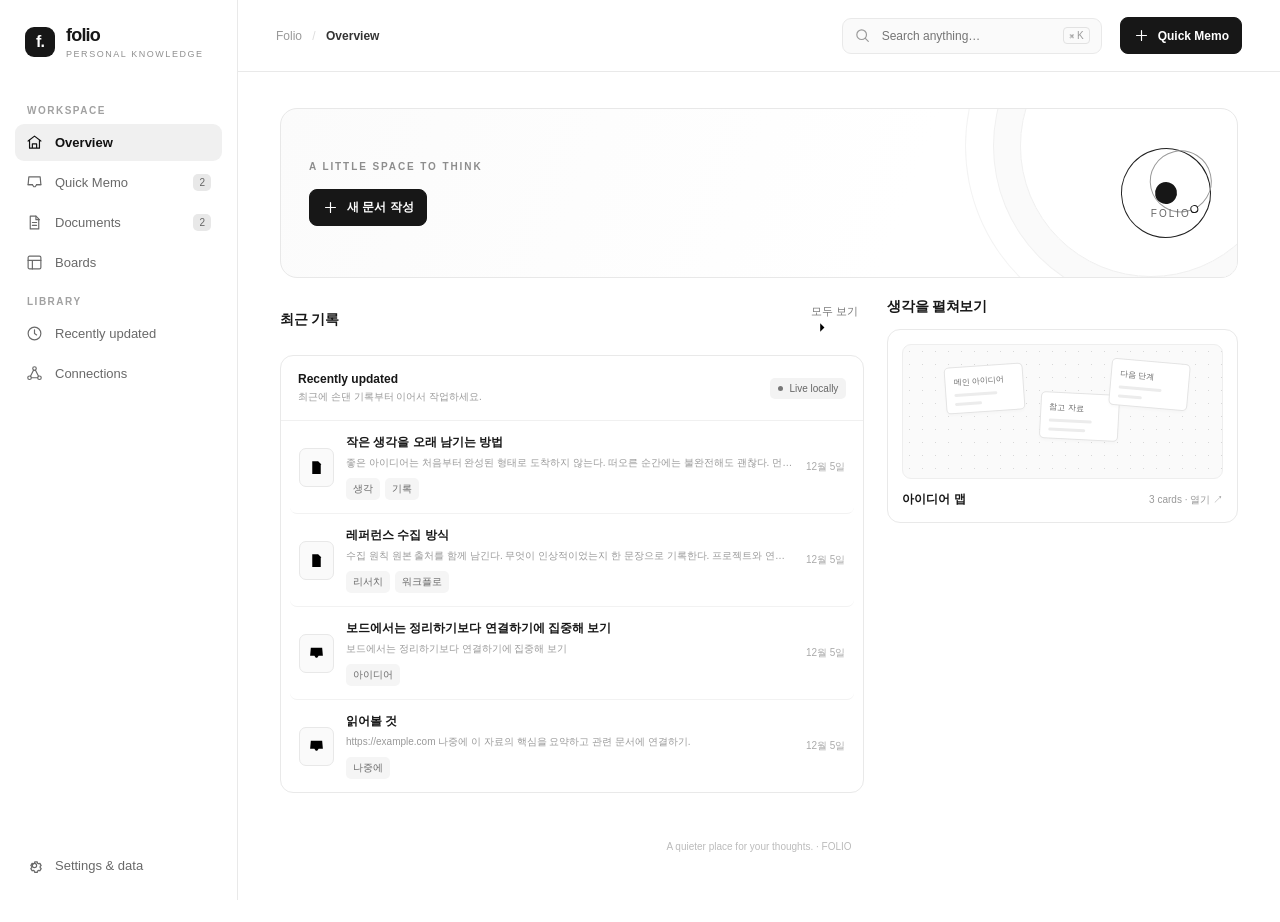
==== commit 44c70a85: "fix" ====
--- a/index.html
+++ b/index.html
@@ -14,20 +14,20 @@
 .stats{display:grid;grid-template-columns:repeat(3,minmax(0,1fr));gap:13px;margin-bottom:27px}.stat{border:1px solid var(--line);border-radius:12px;padding:16px 17px;background:#fff}.stat-top{display:flex;justify-content:space-between;align-items:center;font-size:11px;color:#888}.stat-icon{width:27px;height:27px;border-radius:8px;background:#f4f4f4;display:grid;place-items:center;color:#444}.stat-num{font-weight:750;font-size:26px;letter-spacing:-1.3px;margin-top:13px}.stat-foot{font-size:10px;color:#9a9a9a;margin-top:3px}
 .section-head{display:flex;align-items:center;justify-content:space-between;margin:0 0 13px}.section-head h2{font-size:14px;letter-spacing:-.3px;margin:0;font-weight:730}.text-link{border:0;background:none;color:#777;font-size:11px;padding:6px}.text-link:hover{color:#111}.home-grid{display:grid;grid-template-columns:minmax(0,1.25fr) minmax(275px,.75fr);gap:23px}.home-grid>*{min-width:0}.panel{border:1px solid var(--line);border-radius:13px;background:#fff;min-width:0}.panel-head{padding:16px 17px;border-bottom:1px solid #f0f0f0;display:flex;justify-content:space-between;align-items:center}.panel-head h3{font-size:12px;margin:0;font-weight:700}.panel-head p{color:#999;font-size:10px;margin:4px 0 0}.recent-list{padding:0 9px}.doc-row{display:flex;align-items:center;gap:12px;padding:13px 9px;border-bottom:1px solid #f2f2f2;cursor:pointer;border-radius:7px;min-width:0}.doc-row:last-child{border-bottom:0}.doc-row:hover{background:#fafafa}.file-icon{width:35px;height:39px;border:1px solid #e8e8e8;background:#fafafa;border-radius:7px;display:grid;place-items:center;flex:none;color:#676767}.row-copy{min-width:0;flex:1}.row-title{font-size:12px;font-weight:650;white-space:nowrap;overflow:hidden;text-overflow:ellipsis}.row-snippet{font-size:10px;color:#999;margin-top:5px;white-space:nowrap;overflow:hidden;text-overflow:ellipsis}.row-meta{font-size:10px;color:#aaa;text-align:right;white-space:nowrap}.tag-list{display:flex;flex-wrap:wrap;gap:5px;margin-top:8px}.tag{display:inline-flex;align-items:center;gap:5px;background:#f5f5f5;color:#696969;border-radius:5px;padding:4px 7px;font-size:10px;white-space:nowrap}.tag.dark{background:#e8e8e8;color:#333}.quick-panel{padding:18px}.quick-panel textarea{width:100%;min-height:105px;resize:vertical;border:0;outline:0;font-size:13px;line-height:1.7;color:#222;padding:12px 0;background:transparent}.quick-panel textarea::placeholder{color:#bbb}.quick-panel input{width:100%;border:0;border-bottom:1px solid #eee;padding:7px 0 11px;outline:0;font-size:13px;background:transparent}.quick-actions{display:flex;justify-content:space-between;align-items:center;border-top:1px solid #eee;padding-top:12px}.hint{font-size:10px;color:#aaa}.capture-tools{display:flex;gap:8px;align-items:center}.mini-board{padding:14px;cursor:pointer}.mini-board-canvas{height:135px;border:1px solid #eee;border-radius:9px;background-color:#fafafa;background-image:radial-gradient(#d7d7d7 .8px,transparent .8px);background-size:13px 13px;position:relative;overflow:hidden}.mini-note{position:absolute;background:#fff;border:1px solid #e4e4e4;border-radius:5px;width:79px;height:47px;padding:9px 8px;font-size:8px;color:#666;box-shadow:0 2px 3px #00000005}.mini-note:nth-child(1){left:13%;top:15%;transform:rotate(-4deg)}.mini-note:nth-child(2){left:43%;top:36%;transform:rotate(3deg)}.mini-note:nth-child(3){left:65%;top:12%;transform:rotate(5deg)}.mini-note i{display:block;width:70%;height:3px;border-radius:2px;background:#ececec;margin-top:6px}.board-mini-meta{display:flex;justify-content:space-between;align-items:center;margin-top:12px}.board-mini-meta b{font-size:12px}.board-mini-meta span{font-size:10px;color:#999}
 .filterbar{display:flex;gap:8px;align-items:center;flex-wrap:wrap;margin-bottom:17px}.filter-select,.filter-input{height:34px;border:1px solid #e7e7e7;background:white;border-radius:8px;padding:0 10px;font-size:11px;color:#555}.filter-input{min-width:180px}.view-switch{margin-left:auto;display:flex;border:1px solid #e7e7e7;border-radius:8px;padding:3px;gap:2px}.view-switch button{border:0;background:transparent;border-radius:5px;padding:5px 8px;color:#999}.view-switch button.active{background:#eee;color:#111}.library-list{border:1px solid var(--line);border-radius:12px;overflow:hidden}.library-list.classified .list-header,.library-list.classified .library-item{grid-template-columns:minmax(240px,1.7fr) minmax(180px,1.1fr) 100px}.list-header{display:grid;grid-template-columns:minmax(240px,1.7fr) minmax(100px,.65fr) minmax(130px,.8fr) 100px;gap:15px;padding:11px 18px;background:#fafafa;border-bottom:1px solid var(--line);font-size:10px;color:#999}.library-item{display:grid;grid-template-columns:minmax(240px,1.7fr) minmax(100px,.65fr) minmax(130px,.8fr) 100px;gap:15px;align-items:center;padding:15px 18px;border-bottom:1px solid #f0f0f0;cursor:pointer;min-height:67px}.library-item:last-child{border-bottom:0}.library-item:hover{background:#fcfcfc}.item-main{display:flex;gap:11px;align-items:center;min-width:0}.item-main .file-icon{height:34px;width:32px}.item-main .row-title{font-size:12px}.item-main .row-snippet{max-width:100%}.kind-pill{font-size:10px;color:#666;background:#f4f4f4;padding:5px 7px;border-radius:5px;justify-self:start}.item-category{font-size:11px;color:#888}.item-date{font-size:10px;color:#999;text-align:right}.empty{padding:56px 20px;text-align:center}.empty-mark{width:44px;height:44px;border:1px solid #e7e7e7;background:#fafafa;border-radius:13px;display:grid;place-items:center;margin:0 auto 13px;color:#666}.empty h3{margin:0;font-size:14px}.empty p{margin:7px auto 16px;max-width:300px;color:#999;font-size:11px;line-height:1.7}
-.quick-memo-link-previews{display:grid;grid-template-columns:repeat(auto-fill,minmax(220px,320px));gap:10px;margin:0 0 14px}.quick-memo-link-preview{display:block;overflow:hidden;border:1px solid #e5e5e5;border-radius:9px;color:inherit;text-decoration:none;background:#fff}.quick-memo-link-preview:hover{border-color:#bbb;box-shadow:0 3px 12px #0000000d}.quick-memo-link-preview img,.quick-memo-link-preview .memo-preview-image{display:block;width:100%;height:130px;object-fit:cover;background:#edf0f1}.quick-memo-link-preview .memo-preview-image{display:grid;place-items:center;color:#98a0a2;font-size:12px}.quick-memo-link-preview .memo-preview-copy{padding:10px 12px}.quick-memo-link-preview .memo-preview-domain{font-size:10px;color:#999;margin-bottom:4px}.quick-memo-link-preview .memo-preview-title{font-size:13px;font-weight:650;line-height:1.4;overflow:hidden;display:-webkit-box;-webkit-line-clamp:2;-webkit-box-orient:vertical}.quick-memo-link-preview .memo-preview-description{font-size:11px;line-height:1.5;color:#888;margin-top:4px;overflow:hidden;display:-webkit-box;-webkit-line-clamp:2;-webkit-box-orient:vertical}.quick-memo-link-previews{display:grid;grid-template-columns:repeat(auto-fill,minmax(220px,320px));gap:10px;margin:0 0 14px}.quick-memo-link-preview{display:block;overflow:hidden;border:1px solid #e5e5e5;border-radius:9px;color:inherit;text-decoration:none;background:#fff}.quick-memo-link-preview:hover{border-color:#bbb;box-shadow:0 3px 12px #0000000d}.quick-memo-link-preview img,.quick-memo-link-preview .memo-preview-image{display:block;width:100%;height:130px;object-fit:cover;background:#edf0f1}.quick-memo-link-preview .memo-preview-image{display:grid;place-items:center;color:#98a0a2;font-size:12px}.quick-memo-link-preview .memo-preview-copy{padding:10px 12px}.quick-memo-link-preview .memo-preview-domain{font-size:10px;color:#999;margin-bottom:4px}.quick-memo-link-preview .memo-preview-title{font-size:13px;font-weight:650;line-height:1.4;overflow:hidden;display:-webkit-box;-webkit-line-clamp:2;-webkit-box-orient:vertical}.quick-memo-link-preview .memo-preview-description{font-size:11px;line-height:1.5;color:#888;margin-top:4px;overflow:hidden;display:-webkit-box;-webkit-line-clamp:2;-webkit-box-orient:vertical}.quick-memo-draft-files{margin-top:9px}.quick-memo-draft-file{display:flex;align-items:center;gap:10px;padding:5px 0;font-size:11px;color:#666}.quick-memo-draft-file button{border:0;background:transparent;color:#999}.quick-memo-actions{display:flex;gap:6px;flex-wrap:wrap}.quick-memo-tags{display:flex;align-items:center;gap:10px;max-width:720px;margin:0 0 12px}.quick-memo-tags label{font-size:11px;color:#888;flex:none}.quick-memo-tags .field{max-width:440px}.quick-memo-tags .form-help{margin:0}.quick-memo-body{display:block;margin:0 0 12px}.quick-memo-attachments{max-width:760px;border-top:1px solid #eee;padding-top:12px}.quick-memo-attachment{display:flex;align-items:center;gap:9px;padding:6px 0;font-size:12px}.quick-memo-attachment img{width:52px;height:40px;object-fit:cover;border-radius:5px}.quick-memo-attachment a{color:#555;overflow-wrap:anywhere}.quick-memo-attachment button{margin-left:auto;border:0;background:none;color:#999}.quick-memo-footer{display:flex;justify-content:space-between;align-items:center;border-top:1px solid #eee;padding-top:12px;margin-top:12px}.editor-page-actions{display:flex;justify-content:flex-end;gap:8px;margin-bottom:8px}.editor-layout{display:block;width:100%}.editor-main{min-width:0;max-width:none;width:100%}.editor-body{height:max(360px,calc(100vh - 560px));min-height:360px;resize:none;overflow:auto}.editor-toolbar{display:flex;align-items:center;justify-content:space-between;gap:12px;margin-bottom:20px}.save-state{font-size:10px;color:#999;display:flex;align-items:center;gap:6px}.save-dot{width:5px;height:5px;background:#aaa;border-radius:50%}.editor-title{border:0;outline:0;width:100%;font-size:34px;line-height:1.25;font-weight:750;letter-spacing:-1.5px;padding:9px 0 16px;resize:none;min-height:60px;background:transparent;color:#171717}.editor-title::placeholder{color:#d0d0d0}.editor-meta{display:flex;align-items:center;gap:10px;padding-bottom:18px;border-bottom:1px solid var(--line);font-size:10px;color:#999}.editor-meta .dotsep{color:#ddd}.formatbar{display:flex;align-items:center;flex-wrap:wrap;gap:5px;padding:13px 0;border-bottom:1px solid #f0f0f0}.formatbar select{max-width:180px}.formatbar .format-select{height:29px;border:1px solid #e7e7e7;border-radius:6px;padding:0 7px;background:#fff;color:#555;font-size:11px}.format-color{position:relative;display:inline-grid;place-items:center;width:30px;height:29px;border-radius:6px;color:#555;font-weight:750;cursor:pointer}.format-color:hover{background:#f1f1f1}.format-color input{position:absolute;inset:0;width:100%;height:100%;opacity:0;cursor:pointer}.format-color:after{content:"";position:absolute;bottom:3px;left:8px;right:8px;height:3px;background:#555;border-radius:2px;pointer-events:none}.format-highlight:after{background:#f0c933}.formatbar button{border:0;background:transparent;color:#777;border-radius:6px;min-width:30px;height:29px;padding:0 8px;font-size:11px}.formatbar button:hover{background:#f1f1f1;color:#111}.editor-body{width:100%;height:max(360px,calc(100vh - 560px));min-height:360px;resize:none;overflow:auto;border:0;outline:0;padding:21px 0;font-size:14px;line-height:1.95;color:#3c3c3c;background:transparent;font-family:inherit}.editor-body::placeholder{color:#c0c0c0}.editor-sidebar{padding-top:5px}.side-section{border:1px solid var(--line);border-radius:11px;margin-bottom:13px;overflow:hidden}.side-section-head{padding:13px 14px;display:flex;align-items:center;justify-content:space-between;font-size:11px;font-weight:700;border-bottom:1px solid #f1f1f1}.side-section-body{padding:12px 14px}.field-label{font-size:10px;color:#999;margin-bottom:7px;display:block}.field{width:100%;border:1px solid #e7e7e7;border-radius:7px;padding:9px 10px;font-size:11px;outline:0;background:#fff;color:#333}.field:focus{border-color:#aaa}.field+.field-label{margin-top:14px}.small-field-row{display:flex;gap:6px}.small-field-row .field{min-width:0}.side-actions{display:flex;gap:5px;flex-wrap:wrap;margin-top:10px}.relation-item{font-size:11px;color:#666;padding:7px 0;display:flex;align-items:center;gap:7px;cursor:pointer}.relation-item:hover{color:#111}.relation-item .relation-text{white-space:nowrap;text-overflow:ellipsis;overflow:hidden}.relation-item button{border:0;background:transparent;color:#aaa;margin-left:auto}.attachment-row{display:flex;gap:8px;align-items:center;padding:8px 0;border-bottom:1px solid #f3f3f3;font-size:10px}.attachment-row:last-child{border:0}.attachment-row .att-name{overflow:hidden;text-overflow:ellipsis;white-space:nowrap;flex:1}.attachment-row a{color:#555}.attachment-row button{border:0;background:none;color:#aaa;padding:3px}.backlink-foot{font-size:10px;color:#999;line-height:1.6;margin-top:8px}
-.board-toolbar{display:flex;align-items:center;gap:8px;margin-bottom:14px;flex-wrap:wrap}.board-wrap{cursor:crosshair;height:min(68vh,760px);min-height:460px;border:1px solid #e5e5e5;border-radius:13px;overflow:hidden;position:relative;background:#fbfbfb;background-image:radial-gradient(#d8d8d8 .85px,transparent .85px);background-size:18px 18px;touch-action:none}.board-viewport{position:absolute;inset:0;overflow:hidden}.board-world{position:absolute;width:2200px;height:1600px;left:0;top:0;transform-origin:0 0}.board-edges{position:absolute;inset:0;width:2200px;height:1600px;overflow:visible;pointer-events:auto}.board-edge-hit{stroke:transparent;stroke-width:14;pointer-events:stroke;cursor:pointer}.board-edge-handle{fill:#fff;stroke:#171717;stroke-width:2;pointer-events:all;cursor:crosshair}.board-edge-line{stroke:#9b9b9b;stroke-width:1.5;fill:none;pointer-events:none}.board-edge-line.selected{stroke:#111;stroke-width:2}.board-tools [data-board-item="line"].active{background:#eee;border-color:#bbb}.board-document-panel{position:absolute;z-index:8;top:76px;right:18px;width:min(420px,calc(100% - 36px));height:min(680px,calc(100% - 100px));min-width:min(300px,calc(100% - 24px));min-height:260px;max-width:calc(100% - 16px);max-height:calc(100% - 84px);display:flex;flex-direction:column;background:#fff;border:1px solid #dcdcdc;border-radius:12px;box-shadow:0 10px 34px #00000020;overflow:hidden;resize:both}.board-document-panel.is-dragging{pointer-events:none}.board-document-panel-head{display:flex;align-items:center;gap:8px;padding:9px 11px;border-bottom:1px solid #eee;background:#fafafa;flex:none}.board-document-window-move{display:flex;align-items:center;gap:7px;flex:1;min-width:0;cursor:move;color:#777;font-size:11px;user-select:none;touch-action:none}.board-document-window-move span{overflow:hidden;text-overflow:ellipsis;white-space:nowrap}.board-document-drag-handle{display:flex;align-items:center;gap:5px;flex:none;cursor:grab;color:#666;background:#fff;border:1px solid #e7e7e7;border-radius:6px;padding:5px 7px;font-size:10px;user-select:none}.board-document-drag-handle:active{cursor:grabbing}.board-document-close{border:0;background:transparent;font-size:20px;color:#888;padding:2px 5px;cursor:pointer}.board-document-panel-content{padding:18px;overflow:auto;flex:1}.board-document-panel-content h2{font-size:21px;line-height:1.4;margin:7px 0 12px;overflow-wrap:anywhere}.board-document-panel-meta{font-size:10px;color:#999;margin-bottom:14px}.board-document-panel-tags{display:flex;flex-wrap:wrap;gap:5px;margin-bottom:14px}.board-document-panel-tags span{font-size:10px;color:#666;background:#f4f4f4;border-radius:12px;padding:4px 8px}.board-document-panel-body{font-size:13px;line-height:1.85;color:#444;white-space:pre-wrap;overflow-wrap:anywhere}.board-document-panel-attachments{border-top:1px solid #eee;margin-top:16px;padding-top:12px}.board-document-panel-attachments a{display:block;color:#555;font-size:11px;padding:5px 0;overflow-wrap:anywhere}.board-document-panel-image{display:block;width:100%;max-height:300px;object-fit:contain;background:#f7f7f7;border:1px solid #eee;border-radius:8px;margin:8px 0}.board-document-panel-file{padding:7px 0;border-bottom:1px solid #f3f3f3}.board-document-panel-file:last-child{border-bottom:0}.board-document-panel-file a{padding:0}.board-document-panel-file small{display:block;color:#999;font-size:10px;margin-top:3px}.board-document-panel-foot{padding:11px 14px;border-top:1px solid #eee;display:flex;justify-content:flex-end}
+.quick-memo-link-previews{display:grid;grid-template-columns:repeat(auto-fill,minmax(220px,320px));gap:10px;margin:0 0 14px}.quick-memo-link-preview{display:block;overflow:hidden;border:1px solid #e5e5e5;border-radius:9px;color:inherit;text-decoration:none;background:#fff}.quick-memo-link-preview:hover{border-color:#bbb;box-shadow:0 3px 12px #0000000d}.quick-memo-link-preview img,.quick-memo-link-preview .memo-preview-image{display:block;width:100%;height:130px;object-fit:cover;background:#edf0f1}.quick-memo-link-preview .memo-preview-image{display:grid;place-items:center;color:#98a0a2;font-size:12px}.quick-memo-link-preview .memo-preview-copy{padding:10px 12px}.quick-memo-link-preview .memo-preview-domain{font-size:10px;color:#999;margin-bottom:4px}.quick-memo-link-preview .memo-preview-title{font-size:13px;font-weight:650;line-height:1.4;overflow:hidden;display:-webkit-box;-webkit-line-clamp:2;-webkit-box-orient:vertical}.quick-memo-link-preview .memo-preview-description{font-size:11px;line-height:1.5;color:#888;margin-top:4px;overflow:hidden;display:-webkit-box;-webkit-line-clamp:2;-webkit-box-orient:vertical}.quick-memo-link-previews{display:grid;grid-template-columns:repeat(auto-fill,minmax(220px,320px));gap:10px;margin:0 0 14px}.quick-memo-link-preview{display:block;overflow:hidden;border:1px solid #e5e5e5;border-radius:9px;color:inherit;text-decoration:none;background:#fff}.quick-memo-link-preview:hover{border-color:#bbb;box-shadow:0 3px 12px #0000000d}.quick-memo-link-preview img,.quick-memo-link-preview .memo-preview-image{display:block;width:100%;height:130px;object-fit:cover;background:#edf0f1}.quick-memo-link-preview .memo-preview-image{display:grid;place-items:center;color:#98a0a2;font-size:12px}.quick-memo-link-preview .memo-preview-copy{padding:10px 12px}.quick-memo-link-preview .memo-preview-domain{font-size:10px;color:#999;margin-bottom:4px}.quick-memo-link-preview .memo-preview-title{font-size:13px;font-weight:650;line-height:1.4;overflow:hidden;display:-webkit-box;-webkit-line-clamp:2;-webkit-box-orient:vertical}.quick-memo-link-preview .memo-preview-description{font-size:11px;line-height:1.5;color:#888;margin-top:4px;overflow:hidden;display:-webkit-box;-webkit-line-clamp:2;-webkit-box-orient:vertical}.quick-memo-draft-files{margin-top:9px}.quick-memo-draft-file{display:flex;align-items:center;gap:10px;padding:5px 0;font-size:11px;color:#666}.quick-memo-draft-file button{border:0;background:transparent;color:#999}.quick-memo-actions{display:flex;gap:6px;flex-wrap:wrap}.quick-memo-tags{display:flex;align-items:center;gap:10px;max-width:720px;margin:0 0 12px}.quick-memo-tags label{font-size:11px;color:#888;flex:none}.quick-memo-tags .field{max-width:440px}.quick-memo-tags .form-help{margin:0}.quick-memo-body{display:block;margin:0 0 12px}.quick-memo-attachments{max-width:760px;border-top:1px solid #eee;padding-top:12px}.quick-memo-attachment{display:flex;align-items:center;gap:9px;padding:6px 0;font-size:12px}.quick-memo-attachment img{width:52px;height:40px;object-fit:cover;border-radius:5px}.quick-memo-attachment video{width:180px;max-height:120px;border-radius:5px;background:#111}.quick-memo-attachment a{color:#555;overflow-wrap:anywhere}.quick-memo-attachment button{margin-left:auto;border:0;background:none;color:#999}.quick-memo-footer{display:flex;justify-content:space-between;align-items:center;border-top:1px solid #eee;padding-top:12px;margin-top:12px}.editor-page-actions{display:flex;justify-content:flex-end;gap:8px;margin-bottom:8px}.editor-layout{display:block;width:100%}.editor-main{min-width:0;max-width:none;width:100%}.editor-body{height:max(360px,calc(100vh - 560px));min-height:360px;resize:none;overflow:auto}.editor-toolbar{display:flex;align-items:center;justify-content:space-between;gap:12px;margin-bottom:20px}.save-state{font-size:10px;color:#999;display:flex;align-items:center;gap:6px}.save-dot{width:5px;height:5px;background:#aaa;border-radius:50%}.editor-title{border:0;outline:0;width:100%;font-size:34px;line-height:1.25;font-weight:750;letter-spacing:-1.5px;padding:9px 0 16px;resize:none;min-height:60px;background:transparent;color:#171717}.editor-title::placeholder{color:#d0d0d0}.editor-meta{display:flex;align-items:center;gap:10px;padding-bottom:18px;border-bottom:1px solid var(--line);font-size:10px;color:#999}.editor-meta .dotsep{color:#ddd}.formatbar{display:flex;align-items:center;flex-wrap:wrap;gap:5px;padding:13px 0;border-bottom:1px solid #f0f0f0}.formatbar select{max-width:180px}.formatbar .format-select{height:29px;border:1px solid #e7e7e7;border-radius:6px;padding:0 7px;background:#fff;color:#555;font-size:11px}.format-color{position:relative;display:inline-grid;place-items:center;width:30px;height:29px;border-radius:6px;color:#555;font-weight:750;cursor:pointer}.format-color:hover{background:#f1f1f1}.format-color input{position:absolute;inset:0;width:100%;height:100%;opacity:0;cursor:pointer}.format-color:after{content:"";position:absolute;bottom:3px;left:8px;right:8px;height:3px;background:#555;border-radius:2px;pointer-events:none}.format-highlight:after{background:#f0c933}.formatbar button{border:0;background:transparent;color:#777;border-radius:6px;min-width:30px;height:29px;padding:0 8px;font-size:11px}.formatbar button:hover{background:#f1f1f1;color:#111}.editor-body{width:100%;height:max(360px,calc(100vh - 560px));min-height:360px;resize:none;overflow:auto;border:0;outline:0;padding:21px 0;font-size:14px;line-height:1.95;color:#3c3c3c;background:transparent;font-family:inherit}.editor-body::placeholder{color:#c0c0c0}.editor-sidebar{padding-top:5px}.side-section{border:1px solid var(--line);border-radius:11px;margin-bottom:13px;overflow:hidden}.side-section-head{padding:13px 14px;display:flex;align-items:center;justify-content:space-between;font-size:11px;font-weight:700;border-bottom:1px solid #f1f1f1}.side-section-body{padding:12px 14px}.field-label{font-size:10px;color:#999;margin-bottom:7px;display:block}.field{width:100%;border:1px solid #e7e7e7;border-radius:7px;padding:9px 10px;font-size:11px;outline:0;background:#fff;color:#333}.field:focus{border-color:#aaa}.field+.field-label{margin-top:14px}.small-field-row{display:flex;gap:6px}.small-field-row .field{min-width:0}.side-actions{display:flex;gap:5px;flex-wrap:wrap;margin-top:10px}.relation-item{font-size:11px;color:#666;padding:7px 0;display:flex;align-items:center;gap:7px;cursor:pointer}.relation-item:hover{color:#111}.relation-item .relation-text{white-space:nowrap;text-overflow:ellipsis;overflow:hidden}.relation-item button{border:0;background:transparent;color:#aaa;margin-left:auto}.attachment-row{display:flex;gap:8px;align-items:center;padding:8px 0;border-bottom:1px solid #f3f3f3;font-size:10px}.attachment-row:last-child{border:0}.attachment-row .att-name{overflow:hidden;text-overflow:ellipsis;white-space:nowrap;flex:1}.attachment-row a{color:#555}.attachment-row button{border:0;background:none;color:#aaa;padding:3px}.backlink-foot{font-size:10px;color:#999;line-height:1.6;margin-top:8px}
+.board-toolbar{display:flex;align-items:center;gap:8px;margin-bottom:14px;flex-wrap:wrap}.board-wrap{cursor:crosshair;height:min(68vh,760px);min-height:460px;border:1px solid #e5e5e5;border-radius:13px;overflow:hidden;position:relative;background:#fbfbfb;background-image:radial-gradient(#d8d8d8 .85px,transparent .85px);background-size:18px 18px;touch-action:none}.board-viewport{position:absolute;inset:0;overflow:hidden}.board-world{position:absolute;width:2200px;height:1600px;left:0;top:0;transform-origin:0 0}.board-edges{position:absolute;inset:0;width:2200px;height:1600px;overflow:visible;pointer-events:auto}.board-edge-hit{stroke:transparent;stroke-width:14;pointer-events:stroke;cursor:pointer}.board-edge-handle{fill:#fff;stroke:#171717;stroke-width:2;pointer-events:all;cursor:crosshair}.board-edge-line{stroke:#9b9b9b;stroke-width:1.5;fill:none;pointer-events:none}.board-edge-line.selected{stroke:#111;stroke-width:2}.board-tools [data-board-item="line"].active{background:#eee;border-color:#bbb}.board-document-panel{position:absolute;z-index:8;top:76px;right:18px;width:min(420px,calc(100% - 36px));height:min(680px,calc(100% - 100px));min-width:min(300px,calc(100% - 24px));min-height:260px;max-width:calc(100% - 16px);max-height:calc(100% - 84px);display:flex;flex-direction:column;background:#fff;border:1px solid #dcdcdc;border-radius:12px;box-shadow:0 10px 34px #00000020;overflow:hidden;resize:both}.board-document-panel.is-dragging{pointer-events:none}.board-document-panel-head{display:flex;align-items:center;gap:8px;padding:9px 11px;border-bottom:1px solid #eee;background:#fafafa;flex:none}.board-document-window-move{display:flex;align-items:center;gap:7px;flex:1;min-width:0;cursor:move;color:#777;font-size:11px;user-select:none;touch-action:none}.board-document-window-move span{overflow:hidden;text-overflow:ellipsis;white-space:nowrap}.board-document-drag-handle{display:flex;align-items:center;gap:5px;flex:none;cursor:grab;color:#666;background:#fff;border:1px solid #e7e7e7;border-radius:6px;padding:5px 7px;font-size:10px;user-select:none}.board-document-drag-handle:active{cursor:grabbing}.board-document-close{border:0;background:transparent;font-size:20px;color:#888;padding:2px 5px;cursor:pointer}.board-document-panel-content{padding:18px;overflow:auto;flex:1}.board-document-panel-content h2{font-size:21px;line-height:1.4;margin:7px 0 12px;overflow-wrap:anywhere}.board-document-panel-meta{font-size:10px;color:#999;margin-bottom:14px}.board-document-panel-tags{display:flex;flex-wrap:wrap;gap:5px;margin-bottom:14px}.board-document-panel-tags span{font-size:10px;color:#666;background:#f4f4f4;border-radius:12px;padding:4px 8px}.board-document-panel-body{font-size:13px;line-height:1.85;color:#444;white-space:pre-wrap;overflow-wrap:anywhere}.board-document-panel-attachments{border-top:1px solid #eee;margin-top:16px;padding-top:12px}.board-document-panel-attachments a{display:block;color:#555;font-size:11px;padding:5px 0;overflow-wrap:anywhere}.board-document-panel-image{display:block;width:100%;max-height:300px;object-fit:contain;background:#f7f7f7;border:1px solid #eee;border-radius:8px;margin:8px 0}.board-document-panel-video{display:block;width:100%;max-height:300px;margin:8px 0;background:#111;border-radius:8px}.board-document-panel-file{padding:7px 0;border-bottom:1px solid #f3f3f3}.board-document-panel-file:last-child{border-bottom:0}.board-document-panel-file a{padding:0}.board-document-panel-file small{display:block;color:#999;font-size:10px;margin-top:3px}.board-document-panel-foot{padding:11px 14px;border-top:1px solid #eee;display:flex;justify-content:flex-end}
 .board-card{position:absolute;width:218px;min-height:121px;touch-action:none;-webkit-user-drag:none;background:#fff;border:1px solid #e4e4e4;border-radius:10px;box-shadow:0 3px 10px #00000005;cursor:grab;overflow:hidden;user-select:none}.board-card:active{cursor:grabbing}#boardWorld [data-card]{touch-action:none;user-select:none;-webkit-user-drag:none}.board-card.selected{border-color:#171717;box-shadow:0 0 0 2px #17171712,0 5px 14px #0000000a}.board-card-top{display:flex;align-items:center;gap:7px;border-bottom:1px solid #f0f0f0;padding:10px 12px}.board-card-dot{width:7px;height:7px;border-radius:2px;background:#171717}.board-card-type{font-size:9px;color:#999}.board-card-menu{margin-left:auto;border:0;background:transparent;color:#aaa;padding:0 2px;font-size:16px}.board-card-title{font-size:12px;font-weight:700;padding:11px 12px 5px;white-space:nowrap;text-overflow:ellipsis;overflow:hidden}.board-card-body{font-size:10px;color:#888;line-height:1.65;padding:0 12px 13px;display:-webkit-box;-webkit-line-clamp:3;-webkit-box-orient:vertical;overflow:hidden;white-space:pre-wrap}.board-empty-hint{position:absolute;left:50%;top:50%;transform:translate(-50%,-50%);text-align:center;color:#aaa;width:260px;pointer-events:none}.board-empty-hint b{display:block;font-size:13px;color:#777;margin-bottom:5px}.board-empty-hint span{font-size:11px;line-height:1.6}.board-floating{position:absolute;bottom:13px;left:13px;right:13px;display:flex;align-items:flex-end;justify-content:space-between;gap:10px;pointer-events:none}.board-floating>*{pointer-events:auto}.board-control-group{display:flex;align-items:center;gap:7px}.board-history-controls{display:flex;gap:5px;padding:4px;background:#fff;border:1px solid #e5e5e5;border-radius:8px;box-shadow:0 2px 8px #00000005}.zoom-controls{display:flex;align-items:center;background:#fff;border:1px solid #e5e5e5;border-radius:8px;box-shadow:0 2px 8px #00000005;overflow:hidden}.zoom-controls button{width:30px;height:31px;border:0;background:white;color:#555}.zoom-controls button:hover{background:#f4f4f4}.zoom-label{font-size:10px;color:#888;min-width:42px;text-align:center}.board-tip{font-size:10px;background:#fff;border:1px solid #e7e7e7;border-radius:8px;padding:9px 11px;color:#888;box-shadow:0 2px 8px #00000004}.board-list-grid{display:grid;grid-template-columns:repeat(3,minmax(0,1fr));gap:14px}.board-tile{border:1px solid #e6e6e6;border-radius:12px;padding:15px;cursor:pointer}.board-tile:hover{border-color:#cfcfcf;box-shadow:0 4px 14px #00000004}.board-tile .mini-board-canvas{height:150px}.board-tile h3{font-size:13px;margin:13px 0 5px}.board-tile p{font-size:10px;color:#999;margin:0}
 .tag-cloud{display:flex;flex-wrap:wrap;gap:9px}.tag-chip{display:flex;align-items:center;gap:9px;padding:11px 13px;border:1px solid #e8e8e8;border-radius:9px;background:#fff;cursor:pointer;font-size:12px}.tag-chip:hover,.tag-chip.active{background:#f3f3f3;border-color:#d7d7d7}.tag-chip span{font-size:10px;color:#999}.tags-layout{display:grid;grid-template-columns:240px minmax(0,1fr);gap:22px}.tag-summary{padding:20px;border:1px solid var(--line);border-radius:12px;align-self:start}.tag-summary strong{display:block;font-size:28px;letter-spacing:-1px}.tag-summary p{color:#999;font-size:11px;line-height:1.7;margin-bottom:0}.settings-grid{display:grid;grid-template-columns:minmax(0,1fr) minmax(0,1fr);gap:15px}.settings-card{border:1px solid #e8e8e8;border-radius:12px;padding:19px}.settings-card h3{margin:0 0 8px;font-size:13px}.settings-card p{font-size:11px;color:#888;line-height:1.7;margin:0 0 15px}.status-pill{display:inline-flex;align-items:center;gap:6px;background:#f3f3f3;border-radius:5px;color:#666;padding:5px 8px;font-size:10px}.status-pill i{height:5px;width:5px;border-radius:50%;background:#777}.footer-note{text-align:center;font-size:10px;color:#bbb;margin-top:48px}
 .modal-backdrop{position:fixed;inset:0;background:rgba(0,0,0,.28);z-index:90;display:flex;align-items:center;justify-content:center;padding:20px;backdrop-filter:blur(3px)}.modal{width:min(490px,100%);max-height:min(85vh,700px);overflow:auto;background:#fff;border:1px solid #e7e7e7;border-radius:15px;box-shadow:var(--shadow)}.modal.wide{width:min(600px,100%)}.modal-head{padding:19px 21px 14px;border-bottom:1px solid #f0f0f0;display:flex;align-items:center;justify-content:space-between}.modal-head h3{margin:0;font-size:15px;letter-spacing:-.3px}.modal-close{border:0;background:transparent;color:#999;font-size:20px;line-height:1;padding:2px 5px}.modal-body{padding:20px 21px}.modal-foot{display:flex;justify-content:flex-end;gap:8px;padding:0 21px 20px}.form-group{margin-bottom:15px}.form-group:last-child{margin-bottom:0}.form-group label{display:block;font-size:11px;color:#777;margin-bottom:7px}.form-control{width:100%;border:1px solid #e4e4e4;border-radius:8px;outline:0;padding:10px 11px;font-size:12px;background:#fff}.form-control:focus{border-color:#aaa}.form-control.textarea{min-height:125px;resize:vertical;line-height:1.7}.form-help{font-size:10px;color:#aaa;line-height:1.6;margin-top:7px}.choice-grid{display:grid;grid-template-columns:1fr 1fr;gap:9px}.choice{border:1px solid #e5e5e5;border-radius:9px;padding:12px;text-align:left;background:white}.choice.active{border-color:#171717;background:#fafafa}.choice b{font-size:12px;display:block}.choice span{display:block;color:#999;font-size:10px;margin-top:4px}.search-results{max-height:50vh;overflow:auto;margin-top:10px}.search-result{display:flex;align-items:center;gap:10px;padding:10px;border-radius:8px;cursor:pointer}.search-result:hover{background:#f7f7f7}.search-result .grow{min-width:0;flex:1}.search-result b{font-size:12px;display:block;overflow:hidden;text-overflow:ellipsis;white-space:nowrap}.search-result small{font-size:10px;color:#999;display:block;margin-top:4px;overflow:hidden;text-overflow:ellipsis;white-space:nowrap}.toast-wrap{position:fixed;bottom:20px;right:22px;z-index:150;display:grid;gap:8px}.toast{background:#171717;color:#fff;border-radius:9px;padding:12px 15px;box-shadow:0 9px 30px #0002;font-size:11px;max-width:320px;animation:toastIn .18s ease}.toast.error{background:#8d2c26}@keyframes toastIn{from{transform:translateY(6px);opacity:0}to{transform:none;opacity:1}}.hide{display:none!important}.mobile-shade{display:none}
 @media(max-width:1100px){:root{--sidebar:218px}.content{padding:30px 27px 55px}.topbar{padding:0 27px}.editor-layout{grid-template-columns:minmax(0,1fr) 235px;gap:19px}.board-list-grid{grid-template-columns:repeat(2,minmax(0,1fr))}}
 @media(max-width:820px){:root{--sidebar:238px}.sidebar{transform:translateX(-100%);box-shadow:none}.sidebar.open{transform:translateX(0);box-shadow:12px 0 40px #00000012}.mobile-shade.show{display:block;position:fixed;inset:0;background:#0003;z-index:25}.main{margin-left:0;width:100%}.mobile-menu{display:inline-flex;align-items:center;justify-content:center}.topbar{height:62px;padding:0 18px;gap:12px}.content{padding:25px 18px 48px}.page-heading h1{font-size:28px}.home-grid{grid-template-columns:minmax(0,1fr)}.stats{gap:9px}.stat{padding:13px}.stat-num{font-size:23px}.editor-layout{grid-template-columns:1fr}.editor-sidebar{display:grid;grid-template-columns:repeat(2,minmax(0,1fr));gap:10px}.side-section{margin-bottom:0}.editor-title{font-size:30px}.top-search{width:min(260px,45vw)}.board-list-grid{grid-template-columns:repeat(2,minmax(0,1fr))}.tags-layout{grid-template-columns:1fr}.tag-summary{display:none}}
 @media(max-width:820px){#editorBlocks{padding-left:42px}.editor-block-controls{left:-43px;opacity:1;visibility:visible}}@media(max-width:560px){.topbar{gap:8px}.crumb{display:none}.top-search{width:100%;margin-left:0;flex:1}.top-search .shortcut{display:none}.topbar>.btn{padding:8px 9px;font-size:11px}.content{padding:21px 14px 40px}.page-heading{align-items:flex-start;margin-bottom:23px}.page-heading h1{font-size:25px}.page-heading p{font-size:11px}.heading-actions{flex-direction:column;align-items:stretch}.heading-actions .btn{justify-content:center}.welcome{padding:20px 18px}.welcome h1{font-size:23px;max-width:245px}.welcome p{max-width:245px}.welcome-art{width:54px;height:54px;margin:3px 0 0}.welcome-art:before{width:34px;height:34px;transform:translate(9px,-4px)}.welcome-art:after{width:14px;height:14px;box-shadow:14px 14px 0 -5px white,14px 14px 0 -4px #171717}.welcome-art span{font-size:6px;margin-top:26px;letter-spacing:1px}.stats{grid-template-columns:repeat(3,minmax(0,1fr));gap:6px}.stat{padding:10px 9px}.stat-top{font-size:9px;gap:3px}.stat-icon{display:none}.stat-num{font-size:21px;margin-top:9px}.stat-foot{font-size:9px;line-height:1.4}.home-grid{gap:20px}.list-header{display:none}.library-item{grid-template-columns:minmax(0,1fr) 70px;gap:8px;padding:13px}.item-category{display:none}.item-date{grid-column:2;grid-row:1}.kind-pill{grid-column:2;grid-row:1;justify-self:start}.item-main{grid-column:1;grid-row:1 / span 2}.editor-sidebar{grid-template-columns:1fr}.editor-title{font-size:27px}.editor-meta{flex-wrap:wrap}.board-list-grid{grid-template-columns:1fr}.board-wrap{height:62vh;min-height:420px}.board-tip{display:none}.settings-grid{grid-template-columns:1fr}.filterbar{gap:6px}.filter-input{width:100%}.view-switch{margin-left:0}.row-meta{display:none}.page-heading .heading-actions .btn{font-size:10px}.modal-backdrop{padding:10px}.modal{border-radius:12px}}
-.board-breadcrumb{display:flex;align-items:center;gap:8px;font-size:11px;color:#999;margin:-5px 0 14px}.board-breadcrumb button{border:0;background:none;color:#777;padding:3px}.board-tools{display:flex;flex-wrap:wrap;gap:6px;padding:9px;margin-bottom:10px;background:#fff;border:1px solid #eee;border-radius:10px}.board-item[data-edit-board-item]{cursor:pointer}.board-item.selected{border-color:#171717;box-shadow:0 0 0 2px #17171720,0 5px 14px #0000000a}.board-item[data-edit-board-item] .item-content:empty:before{content:"클릭해 내용을 입력하세요";color:#aaa}.board-item{position:absolute;width:218px;min-height:100px;touch-action:none;-webkit-user-drag:none;background:#fff;border:1px solid #e4e4e4;border-radius:10px;box-shadow:0 3px 10px #00000008;overflow:hidden;user-select:none}.board-item .item-head{padding:9px 11px;border-bottom:1px solid #f1f1f1;font-size:10px;color:#888;display:flex;justify-content:space-between}.board-item .item-content{padding:11px;font-size:12px;line-height:1.65;white-space:pre-wrap;overflow-wrap:anywhere}.board-item.todo .item-content{font-size:12px}.board-item.column{min-height:260px;background:#f8f8f8}.board-item.nested{border-color:#cfcfcf;cursor:pointer}.board-item table{border-collapse:collapse;width:100%;font-size:9px}.board-item td{border:1px solid #eee;padding:4px}.app.board-open{height:100vh;min-height:0;overflow:hidden}.app.board-open .main{height:100vh;min-height:0;overflow:hidden}.app.board-open .topbar{display:none}.app.board-open #viewRoot{position:fixed;inset:0 0 0 var(--sidebar);z-index:21;width:auto;height:100vh;max-width:none;margin:0;padding:0;overflow:hidden;background:#fbfbfb}.board-stage{position:relative;width:100%;height:100%;overflow:hidden}.app.board-open .board-wrap{height:100%;min-height:0;border:0;border-radius:0}.board-toolbar{position:absolute;z-index:5;top:14px;left:14px;display:flex;align-items:center;gap:7px;flex-wrap:nowrap;max-width:calc(100% - 28px);margin:0;padding:8px;background:#ffffffed;border:1px solid #e6e6e6;border-radius:11px;box-shadow:0 4px 18px #0000000d;backdrop-filter:blur(12px);overflow-x:auto;scrollbar-width:thin}.board-name{font-size:12px;font-weight:700;white-space:nowrap;padding:0 5px}.board-toolbar .board-tools{display:flex;align-items:center;gap:5px;flex:none;flex-wrap:nowrap;padding:0;margin:0;background:none;border:0;border-radius:0}.board-toolbar .board-tools .btn{padding:6px 8px}.board-submenu{position:absolute;z-index:6;display:flex;align-items:center;gap:7px;padding:8px;background:#fff;border:1px solid #e6e6e6;border-radius:9px;box-shadow:0 4px 18px #0000000d}.board-submenu label{font-size:10px;color:#777;white-space:nowrap}.board-submenu select{height:30px}.board-submenu button{flex:none}.app.board-open .board-floating{bottom:14px;left:14px;right:14px}.app.board-open .board-tip{pointer-events:none}@media(max-width:820px){.app.board-open #viewRoot{left:0}.board-toolbar{top:8px;left:8px;max-width:calc(100% - 16px)}.app.board-open .board-floating{bottom:8px;left:8px;right:8px}}
+.board-breadcrumb{display:flex;align-items:center;gap:8px;font-size:11px;color:#999;margin:-5px 0 14px}.board-breadcrumb button{border:0;background:none;color:#777;padding:3px}.board-tools{display:flex;flex-wrap:wrap;gap:6px;padding:9px;margin-bottom:10px;background:#fff;border:1px solid #eee;border-radius:10px}.board-item[data-edit-board-item]{cursor:pointer}.board-item.selected{border-color:#171717;box-shadow:0 0 0 2px #17171720,0 5px 14px #0000000a}.board-item[data-edit-board-item] .item-content:empty:before{content:"클릭해 내용을 입력하세요";color:#aaa}.board-item{position:absolute;width:218px;min-height:100px;touch-action:none;-webkit-user-drag:none;background:#fff;border:1px solid #e4e4e4;border-radius:10px;box-shadow:0 3px 10px #00000008;overflow:hidden;user-select:none}.board-item .item-head{padding:9px 11px;border-bottom:1px solid #f1f1f1;font-size:10px;color:#888;display:flex;justify-content:space-between}.board-item .item-content{padding:11px;font-size:12px;line-height:1.65;white-space:pre-wrap;overflow-wrap:anywhere}.board-card-attachments{display:grid;gap:6px;padding:0 12px 12px}.board-item.board-attachment .item-content{padding:0}.board-media-image{display:block;width:100%;max-height:190px;object-fit:contain;background:#f7f7f7;border-radius:4px}.board-media-video{display:block;width:100%;max-height:180px;background:#111;border-radius:4px}.board-media-file{display:block;overflow-wrap:anywhere;padding:8px 9px;border:1px solid #eee;border-radius:6px;background:#fafafa;color:#555;font-size:10px;text-decoration:none}.board-attachment img{display:block;width:100%;max-height:240px;object-fit:contain;background:#f7f7f7}.board-attachment video{display:block;width:100%;max-height:240px;background:#111}.board-file-download{display:grid;grid-template-columns:36px minmax(0,1fr);align-items:center;gap:8px;min-height:58px;color:#555;text-decoration:none}.board-file-download .board-file-mark{display:grid;place-items:center;width:34px;height:38px;border-radius:6px;background:#f3f3f3;font-size:18px}.board-file-download span:nth-child(2){overflow:hidden;text-overflow:ellipsis;white-space:nowrap}.board-file-download small{grid-column:2;color:#999;font-size:10px}.board-item.todo .item-content{font-size:12px}.board-item.column{min-height:260px;background:#f8f8f8}.board-item.nested{border-color:#cfcfcf;cursor:pointer}.board-item table{border-collapse:collapse;width:100%;font-size:9px}.board-item td{border:1px solid #eee;padding:4px}.app.board-open{height:100vh;min-height:0;overflow:hidden}.app.board-open .main{height:100vh;min-height:0;overflow:hidden}.app.board-open .topbar{display:none}.app.board-open #viewRoot{position:fixed;inset:0 0 0 var(--sidebar);z-index:21;width:auto;height:100vh;max-width:none;margin:0;padding:0;overflow:hidden;background:#fbfbfb}.board-stage{position:relative;width:100%;height:100%;overflow:hidden}.app.board-open .board-wrap{height:100%;min-height:0;border:0;border-radius:0}.board-toolbar{position:absolute;z-index:5;top:14px;left:14px;display:flex;align-items:center;gap:7px;flex-wrap:nowrap;max-width:calc(100% - 28px);margin:0;padding:8px;background:#ffffffed;border:1px solid #e6e6e6;border-radius:11px;box-shadow:0 4px 18px #0000000d;backdrop-filter:blur(12px);overflow-x:auto;scrollbar-width:thin}.board-name{font-size:12px;font-weight:700;white-space:nowrap;padding:0 5px}.board-toolbar .board-tools{display:flex;align-items:center;gap:5px;flex:none;flex-wrap:nowrap;padding:0;margin:0;background:none;border:0;border-radius:0}.board-toolbar .board-tools .btn{padding:6px 8px}.board-submenu{position:absolute;z-index:6;display:flex;align-items:center;gap:7px;padding:8px;background:#fff;border:1px solid #e6e6e6;border-radius:9px;box-shadow:0 4px 18px #0000000d}.board-submenu label{font-size:10px;color:#777;white-space:nowrap}.board-submenu select{height:30px}.board-submenu button{flex:none}.app.board-open .board-floating{bottom:14px;left:14px;right:14px}.app.board-open .board-tip{pointer-events:none}@media(max-width:820px){.app.board-open #viewRoot{left:0}.board-toolbar{top:8px;left:8px;max-width:calc(100% - 16px)}.app.board-open .board-floating{bottom:8px;left:8px;right:8px}}
 .link-preview{cursor:pointer;transition:border-color .15s,box-shadow .15s}.link-preview:hover{border-color:#bbb;box-shadow:0 4px 14px #00000012}.link-preview .item-content{display:grid;gap:8px}.link-preview .item-content strong{font-size:12px;line-height:1.5}.link-preview-url{display:block;font-size:10px;color:#888;white-space:nowrap;overflow:hidden;text-overflow:ellipsis}.link-preview .board-card-menu{font-size:13px}
 .link-preview{width:286px;min-height:0;background:#fff;cursor:pointer;transition:border-color .15s,box-shadow .15s}.link-preview:hover{border-color:#bbb;box-shadow:0 4px 14px #00000012}.link-preview-thumb{width:100%;height:112px;overflow:hidden;background:#e8edef}.link-preview-image{display:block;width:100%;height:100%;object-fit:cover;pointer-events:none;-webkit-user-drag:none;user-select:none}.link-preview-placeholder{display:grid;place-items:center;width:100%;height:100%;background:linear-gradient(135deg,#dbe5e8,#eef1f2 55%,#d2dde0);color:#6f7e82;font-size:16px;font-weight:650;letter-spacing:.3px}.link-preview .item-head{align-items:center;padding:8px 12px 0;border:0;font-size:10px;color:#999}.link-preview .item-head .board-card-menu{font-size:13px}.link-preview .item-content{display:grid;gap:4px;padding:3px 12px 12px}.link-preview .item-content strong{font-size:13px;line-height:1.45;color:#262626}.link-preview-description{font-size:11px;line-height:1.45;color:#888;display:-webkit-box;-webkit-line-clamp:2;-webkit-box-orient:vertical;overflow:hidden}.link-preview-url{font-size:10px;color:#aaa;white-space:nowrap;overflow:hidden;text-overflow:ellipsis}
 .board-sketch-stroke.selected .board-sketch-path{filter:drop-shadow(0 0 2px #111)}
 #editorBlocks{min-height:390px;padding:18px 0 24px 48px;font-size:14px;line-height:1.75;color:#3c3c3c;outline:0;resize:none;white-space:normal;overflow:visible}.editor-block{position:relative;display:flex;align-items:flex-start;gap:9px;min-height:1.75em;margin:2px 0}.editor-block:before{content:"";position:absolute;top:0;bottom:0;left:-48px;width:46px;z-index:2}.editor-block-controls{position:absolute;left:-48px;user-select:none;-webkit-user-select:none;top:0;display:flex;align-items:center;gap:2px;opacity:0;visibility:hidden;z-index:3;transition:opacity .12s}.editor-block:hover .editor-block-controls,.editor-block:focus-within .editor-block-controls,.editor-block.is-active .editor-block-controls,.editor-block-controls:focus-within{opacity:1;visibility:visible}.editor-block-controls button{width:22px;height:25px;padding:0;border:0;border-radius:5px;background:transparent;color:#888;cursor:pointer;font-size:14px}.editor-block-controls button:hover{background:#f0f0f0;color:#222}.editor-drag-handle{cursor:grab!important;touch-action:none}.editor-block.is-dragging{opacity:.45}.editor-insert-menu{position:absolute;top:28px;left:21px;z-index:12;display:grid;min-width:170px;max-height:245px;overflow:auto;padding:5px;background:#fff;border:1px solid #e8e8e8;border-radius:8px;box-shadow:0 8px 24px #0002}.editor-insert-menu[hidden]{display:none}.editor-insert-menu button{width:100%!important;height:auto!important;text-align:left;padding:8px 10px!important;font-size:12px!important;white-space:nowrap}.editor-block[data-type=divider] .editor-block-controls{top:-5px}.editor-block-content{flex:1;min-width:0;min-height:1.75em;outline:none;white-space:pre-wrap;overflow-wrap:anywhere;line-height:1.75}.editor-block-content:empty:before,.editor-block-content[data-placeholder]:has(br:only-child):before{content:attr(data-placeholder);color:#c0c0c0;pointer-events:none}.editor-block[data-type=h1] .editor-block-content{font-size:28px;font-weight:750;line-height:1.3;letter-spacing:-.6px;margin:8px 0}.editor-block[data-type=h2] .editor-block-content{font-size:22px;font-weight:700;line-height:1.38;margin:6px 0}.editor-block[data-type=h3] .editor-block-content{font-size:17px;font-weight:700;line-height:1.45;margin:4px 0}.editor-block[data-type=bullet] .editor-block-content:before{content:'•';display:inline-block;width:20px;margin-left:-20px;color:#777}.editor-block[data-type=numbered]{counter-increment:editor-ordered}#editorBlocks{counter-reset:editor-ordered}.editor-block[data-type=numbered]~.editor-block:not([data-type=numbered]){counter-reset:editor-ordered}.editor-block[data-type=numbered] .editor-block-content:before{content:counter(editor-ordered) '.';display:inline-block;width:24px;margin-left:-24px;color:#777}.editor-block[data-type=bullet],.editor-block[data-type=numbered]{margin-left:24px}.editor-block[data-type=checklist] .editor-block-content{padding-left:1px}.editor-check{margin:6px 1px 0 2px;accent-color:#222;flex:none}.editor-block[data-type=quote]{border-left:3px solid #dedede;padding-left:12px;color:#777;margin:7px 0}.editor-block[data-type=code] .editor-block-content{font-family:ui-monospace,SFMono-Regular,Consolas,monospace;background:#f5f5f4;border:1px solid #ebebea;border-radius:7px;padding:11px 13px;font-size:12px;line-height:1.65;white-space:pre-wrap}.editor-block[data-type=divider] .editor-block-content{min-height:22px;display:flex;align-items:center}.editor-block[data-type=divider] hr{border:0;border-top:1px solid #ddd;width:100%;margin:9px 0}.editor-slash-menu{position:absolute;z-index:10;top:calc(100% + 4px);left:0;display:grid;min-width:210px;max-height:250px;overflow:auto;padding:5px;background:#fff;border:1px solid #e8e8e8;border-radius:9px;box-shadow:0 8px 24px #0002}.editor-slash-menu button{border:0;background:transparent;text-align:left;padding:8px 10px;border-radius:6px;font-size:12px;color:#555}.editor-slash-menu button:hover,.editor-slash-menu button[aria-selected=true]{background:#f2f2f2;color:#111}.formatbar{align-items:center;flex-wrap:wrap;gap:4px}.formatbar select{width:auto;max-width:180px}.editor-main:not(.quick-memo-editor){max-width:900px;margin:0 auto}
-.board-document-picker-tabs{display:flex;gap:6px;padding:10px 12px;border-bottom:1px solid #eee;flex:none}.board-document-picker-tabs button{border:1px solid transparent;border-radius:7px;background:transparent;padding:7px 10px;color:#777;font-size:11px;cursor:pointer}.board-document-picker-tabs button.active{background:#f1f1f1;border-color:#e7e7e7;color:#222;font-weight:650}.board-document-picker-tabs span{margin-left:4px;color:#999}.board-document-picker-list{padding:8px 12px 14px;overflow:auto;flex:1}.board-document-picker-item{display:flex;align-items:center;gap:10px;padding:12px 2px;border-bottom:1px solid #f0f0f0}.board-document-picker-copy{min-width:0;flex:1}.board-document-picker-copy b{display:block;font-size:12px;white-space:nowrap;overflow:hidden;text-overflow:ellipsis}.board-document-picker-copy p{margin:5px 0;color:#777;font-size:10px;line-height:1.55;white-space:pre-wrap;overflow:hidden;display:-webkit-box;-webkit-line-clamp:3;-webkit-box-orient:vertical}.board-document-picker-copy small{font-size:9px;color:#aaa}.board-document-picker-empty{padding:34px 18px;text-align:center;color:#999;font-size:11px}.board-document-picker-search{padding:9px 12px;border-bottom:1px solid #eee;flex:none}.board-document-picker-search input{width:100%;height:33px;border:1px solid #e7e7e7;border-radius:7px;padding:0 10px;font-size:11px;outline:0}.board-document-picker-search input:focus{border-color:#aaa}.board-document-picker-item{cursor:grab}.board-document-picker-item:active{cursor:grabbing}.board-document-picker-item[hidden]{display:none}.board-document-picker-copy p{white-space:pre-wrap}.board-document-picker-copy p.is-clamped{-webkit-line-clamp:3}.board-document-picker-item.is-note .board-document-picker-copy p{display:block;overflow:visible;-webkit-line-clamp:unset;-webkit-box-orient:initial}.board-document-picker-no-results{padding:24px 12px;text-align:center;color:#999;font-size:11px}.board-document-picker-attachments{display:flex;align-items:flex-start;flex-wrap:wrap;gap:6px;margin:8px 0}.board-document-picker-attachment-image{display:block;width:86px;height:64px;padding:2px;border:1px solid #e5e5e5;border-radius:6px;background:#f7f7f7;overflow:hidden}.board-document-picker-attachment-image img{width:100%;height:100%;object-fit:contain}.board-document-picker-attachment-file{display:inline-flex;align-items:center;max-width:100%;padding:6px 8px;border:1px solid #e8e8e8;border-radius:6px;color:#666;text-decoration:none;font-size:10px;overflow-wrap:anywhere}.board-document-picker-attachment-file:hover{background:#f7f7f7;color:#222}</style>
+.board-document-picker-tabs{display:flex;gap:6px;padding:10px 12px;border-bottom:1px solid #eee;flex:none}.board-document-picker-tabs button{border:1px solid transparent;border-radius:7px;background:transparent;padding:7px 10px;color:#777;font-size:11px;cursor:pointer}.board-document-picker-tabs button.active{background:#f1f1f1;border-color:#e7e7e7;color:#222;font-weight:650}.board-document-picker-tabs span{margin-left:4px;color:#999}.board-document-picker-list{padding:8px 12px 14px;overflow:auto;flex:1}.board-document-picker-item{display:flex;align-items:center;gap:10px;padding:12px 2px;border-bottom:1px solid #f0f0f0}.board-document-picker-copy{min-width:0;flex:1}.board-document-picker-copy b{display:block;font-size:12px;white-space:nowrap;overflow:hidden;text-overflow:ellipsis}.board-document-picker-copy p{margin:5px 0;color:#777;font-size:10px;line-height:1.55;white-space:pre-wrap;overflow:hidden;display:-webkit-box;-webkit-line-clamp:3;-webkit-box-orient:vertical}.board-document-picker-copy small{font-size:9px;color:#aaa}.board-document-picker-empty{padding:34px 18px;text-align:center;color:#999;font-size:11px}.board-document-picker-search{padding:9px 12px;border-bottom:1px solid #eee;flex:none}.board-document-picker-search input{width:100%;height:33px;border:1px solid #e7e7e7;border-radius:7px;padding:0 10px;font-size:11px;outline:0}.board-document-picker-search input:focus{border-color:#aaa}.board-document-picker-item{cursor:grab}.board-document-picker-item:active{cursor:grabbing}.board-document-picker-item[hidden]{display:none}.board-document-picker-copy p{white-space:pre-wrap}.board-document-picker-copy p.is-clamped{-webkit-line-clamp:3}.board-document-picker-item.is-note .board-document-picker-copy p{display:block;overflow:visible;-webkit-line-clamp:unset;-webkit-box-orient:initial}.board-document-picker-no-results{padding:24px 12px;text-align:center;color:#999;font-size:11px}.board-document-picker-attachments{display:flex;align-items:flex-start;flex-wrap:wrap;gap:6px;margin:8px 0}.board-document-picker-attachment-image{display:block;width:86px;height:64px;padding:2px;border:1px solid #e5e5e5;border-radius:6px;background:#f7f7f7;overflow:hidden}.board-document-picker-attachment-image img{width:100%;height:100%;object-fit:contain}.board-document-picker-attachment-file{display:inline-flex;align-items:center;max-width:100%;padding:6px 8px;border:1px solid #e8e8e8;border-radius:6px;color:#666;text-decoration:none;font-size:10px;overflow-wrap:anywhere}.board-document-picker-attachment-file:hover{background:#f7f7f7;color:#222}.board-document-picker-item:before{content:"⠿";align-self:flex-start;color:#bbb;font-size:15px;line-height:1;padding:1px 2px;cursor:grab;flex:none}.board-document-picker-item:hover:before{color:#777}.board-document-drag-ghost{position:fixed;z-index:10000;max-width:240px;padding:8px 11px;border:1px solid #d6d6d6;border-radius:8px;background:#fff;box-shadow:0 6px 20px #0002;color:#333;font-size:11px;pointer-events:none;white-space:nowrap;overflow:hidden;text-overflow:ellipsis}.editor-block-controls{left:-96px}.editor-block:before{left:-96px;width:94px}.welcome{justify-content:flex-start;align-items:center;min-height:170px;text-align:left}.welcome>div:first-child{position:relative;z-index:2}.welcome-art{position:absolute;right:26px;top:50%;margin:0;transform:translateY(-50%) rotate(-13deg)}.top-search{position:relative}.global-search-results{position:absolute;z-index:80;left:0;right:0;top:calc(100% + 9px);max-height:min(70vh,520px);overflow:auto;padding:8px;background:#fff;border:1px solid #e8e8e8;border-radius:10px;box-shadow:0 12px 36px #0002}.global-search-results[hidden]{display:none}.global-search-group+.global-search-group{border-top:1px solid #eee;margin-top:6px;padding-top:5px}.global-search-heading{padding:7px 9px 5px;color:#999;font-size:10px;font-weight:700;letter-spacing:.04em}.global-search-result{display:grid;width:100%;gap:3px;padding:8px 9px;border:0;border-radius:6px;background:transparent;text-align:left}.global-search-result:hover{background:#f5f5f5}.global-search-title{font-size:12px;font-weight:650;color:#222}.global-search-snippet{font-size:10px;color:#888;overflow:hidden;text-overflow:ellipsis;white-space:nowrap}.global-search-empty{padding:13px 9px;font-size:11px;color:#888}</style>
 </head>
 <body>
 <div class="app board-open">
@@ -39,8 +39,7 @@
       <button class="nav-btn" data-view="inbox"><span class="ico" data-icon="inbox"><svg viewBox="0 0 24 24" aria-hidden="true"><path d="M4 4h16l1 11h-6l-2 3h-2l-2-3H3L4 4Z"></path><path d="M3 15h6m6 0h6"></path></svg></span>Quick Memo <span class="nav-count" id="inboxCount">6</span></button>
       <button class="nav-btn" data-view="documents"><span class="ico" data-icon="file"><svg viewBox="0 0 24 24" aria-hidden="true"><path d="M6 3h8l4 4v14H6z"></path><path d="M14 3v5h5M9 12h6m-6 4h6"></path></svg></span>Documents <span class="nav-count" id="docCount">4</span></button>
       <button class="nav-btn active" data-view="boards"><span class="ico" data-icon="layout"><svg viewBox="0 0 24 24" aria-hidden="true"><rect x="3" y="3" width="18" height="18" rx="2"></rect><path d="M3 9h18M9 9v12"></path></svg></span>Boards</button>
-      <button class="nav-btn" data-view="tags"><span class="ico" data-icon="tag"><svg viewBox="0 0 24 24" aria-hidden="true"><path d="M20 13 13 20 3 10V3h7l10 10Z"></path><circle cx="7.5" cy="7.5" r="1"></circle></svg></span>Tags &amp; categories</button>
-    </nav>
+          </nav>
     <div class="nav-label">Library</div>
     <nav class="nav">
       <button class="nav-btn" data-view="recent"><span class="ico" data-icon="clock"><svg viewBox="0 0 24 24" aria-hidden="true"><circle cx="12" cy="12" r="9"></circle><path d="M12 7v5l3 2"></path></svg></span>Recently updated</button>
@@ -55,10 +54,10 @@
     <header class="topbar">
       <button class="mobile-menu" id="mobileMenu" aria-label="메뉴 열기"><span class="ico" data-icon="menu"><svg viewBox="0 0 24 24" aria-hidden="true"><path d="M4 6h16M4 12h16M4 18h16"></path></svg></span></button>
       <div class="crumb">Folio <span style="color:#ddd;margin:0 7px">/</span> <b id="crumbText">Boards</b></div>
-      <label class="top-search"><span class="ico" data-icon="search"><svg viewBox="0 0 24 24" aria-hidden="true"><circle cx="10.8" cy="10.8" r="6.8"></circle><path d="m16 16 4.2 4.2"></path></svg></span><input id="globalSearch" type="search" placeholder="Search anything…" autocomplete="off" aria-label="전체 검색"><span class="shortcut">⌘ K</span></label>
+      <label class="top-search"><span class="ico" data-icon="search"><svg viewBox="0 0 24 24" aria-hidden="true"><circle cx="10.8" cy="10.8" r="6.8"></circle><path d="m16 16 4.2 4.2"></path></svg></span><input id="globalSearch" type="search" placeholder="Search anything…" autocomplete="off" aria-label="전체 검색"><span class="shortcut">⌘ K</span><div id="globalSearchResults" class="global-search-results" hidden></div></label>
       <button class="btn primary" id="topQuick" data-action="quick-note"><span class="ico" data-icon="plus"><svg viewBox="0 0 24 24" aria-hidden="true"><path d="M12 5v14M5 12h14"></path></svg></span>Quick Memo</button>
     </header>
-    <section class="content" id="viewRoot" aria-live="polite"><div class="board-stage"><div class="board-toolbar"><div class="board-tools"><button class="btn small" draggable="true" data-board-item="note">메모</button><button class="btn small" draggable="true" data-board-item="link">링크</button><button class="btn small" draggable="true" data-board-item="todo">할 일</button><button class="btn small" draggable="true" data-board-item="line">선</button><button class="btn small" draggable="true" data-board-item="column">컬럼</button><button class="btn small" draggable="true" data-board-item="sketch">스케치</button><button class="btn small" draggable="true" data-board-item="file">문서</button><button class="btn small" draggable="true" data-board-item="table">표</button><button class="btn small" draggable="true" data-board-item="comment">코멘트</button><button class="btn small" draggable="true" data-board-item="video">비디오</button><button class="btn small" draggable="true" data-board-item="image">이미지</button><button class="btn small" data-action="add-nested-board">보드 추가</button><button class="btn small" data-action="add-board-card">기존 문서</button></div><button class="btn small" data-action="delete-selected-card" disabled="">선택 삭제</button></div><div class="board-wrap" id="boardWrap"><div class="board-viewport"><div class="board-world" id="boardWorld" style="transform:translate(66.62577970172993px,507.9618821715527px) scale(0.5397312493181954)"><canvas id="boardSketchCanvas" width="2200" height="1600" style="position: absolute; inset: 0px; z-index: 1; pointer-events: none; touch-action: none;"></canvas><svg class="board-edges" id="boardEdges" viewBox="0 0 2200 1600"><defs><marker id="boardArrow" markerWidth="8" markerHeight="8" refX="7" refY="4" orient="auto-start-reverse" markerUnits="strokeWidth"><path d="M0,0 L8,4 L0,8 z" fill="#888"></path></marker></defs><line class="board-edge-hit" data-edge-hit="be-1" x1="140.40135892994698" y1="-163.20763964527185" x2="272.2845285932767" y2="-93.06288969599402"></line><line class="board-edge-line" data-edge-visible="be-1" x1="140.40135892994698" y1="-163.20763964527185" x2="272.2845285932767" y2="-93.06288969599402" marker-start="url(#boardArrow)" marker-end="url(#boardArrow)"></line><line class="board-edge-hit" data-edge-hit="fsbdy12n74n" x1="140.40135892994698" y1="-227.42704044182184" x2="525.7317317393123" y2="-249.50587234494665"></line><line class="board-edge-line" data-edge-visible="fsbdy12n74n" x1="140.40135892994698" y1="-227.42704044182184" x2="525.7317317393123" y2="-249.50587234494665"></line><line class="board-edge-hit" data-edge-hit="056t4y2n9fr" x1="1365.7849601124337" y1="26.460323107030657" x2="1163.8159801177458" y2="-17.900167617877337"></line><line class="board-edge-line" data-edge-visible="056t4y2n9fr" x1="1365.7849601124337" y1="26.460323107030657" x2="1163.8159801177458" y2="-17.900167617877337" stroke-dasharray="6 5"></line><line class="board-edge-hit" data-edge-hit="fe9qnd2nbjy" x1="1396.3060447066441" y1="-74.3277887842038" x2="1163.8159801177458" y2="-58.836863588573124"></line><line class="board-edge-line" data-edge-visible="fe9qnd2nbjy" x1="1396.3060447066441" y1="-74.3277887842038" x2="1163.8159801177458" y2="-58.836863588573124" marker-end="url(#boardArrow)"></line><line class="board-edge-hit" data-edge-hit="68i1wt2pzfc" x1="525.7317317393123" y1="-249.50587234494665" x2="140.40135892994698" y2="-227.42704044182184"></line><line class="board-edge-line" data-edge-visible="68i1wt2pzfc" x1="525.7317317393123" y1="-249.50587234494665" x2="140.40135892994698" y2="-227.42704044182184"></line><line class="board-edge-hit" data-edge-hit="1l32092q66r" x1="140.40135892994698" y1="-272.42462402240596" x2="451.30699246101415" y2="-418.5876782707911"></line><line class="board-edge-line" data-edge-visible="1l32092q66r" x1="140.40135892994698" y1="-272.42462402240596" x2="451.30699246101415" y2="-418.5876782707911"></line><line class="board-edge-hit" data-edge-hit="9qzo4x2ra24" x1="577.3030030206655" y1="-205.75140305641025" x2="461.1104615121957" y2="-104.58901961090763"></line><line class="board-edge-line" data-edge-visible="9qzo4x2ra24" x1="577.3030030206655" y1="-205.75140305641025" x2="461.1104615121957" y2="-104.58901961090763" stroke-dasharray="6 5"></line><line class="board-edge-hit" data-edge-hit="dft42r2rmee" x1="658.6035807132329" y1="-418.5876782707911" x2="748.7705974878558" y2="-373.9243780145831"></line><line class="board-edge-line" data-edge-visible="dft42r2rmee" x1="658.6035807132329" y1="-418.5876782707911" x2="748.7705974878558" y2="-373.9243780145831"></line><line class="board-edge-hit" data-edge-hit="hnfm1l2rnlk" x1="740.7114328687903" y1="-289.35900169579577" x2="743.7317317393123" y2="-290.3167793751976"></line><line class="board-edge-line" data-edge-visible="hnfm1l2rnlk" x1="740.7114328687903" y1="-289.35900169579577" x2="743.7317317393123" y2="-290.3167793751976"></line></svg><div class="board-card" data-card="bc-a" data-open-doc="seed-idea" style="left:-77.59864107005302px;top:-290.68150973035824px"><div class="board-card-top"><span class="board-card-dot"></span><span class="board-card-type">Document</span><button class="board-card-menu" data-remove-board-item="bc-a" title="요소 삭제" aria-label="요소 삭제">×</button></div><div class="board-card-title">작은 생각을 오래 남기는 방법</div><div class="board-card-body">좋은 아이디어는 처음부터 완성된 형태로 도착하지 않는다. 떠오른 순간에는 불완전해도 괜찮다. 먼저 기록하고, 나중에 다시 읽고, 다른 생각과 연결하면서 의미를 발견한다. Folio</div></div><div class="board-card" data-card="bc-b" data-open-doc="seed-research" style="left:272.2845285932767px;top:-104.58901961090763px"><div class="board-card-top"><span class="board-card-dot"></span><span class="board-card-type">Document</span><button class="board-card-menu" data-remove-board-item="bc-b" title="요소 삭제" aria-label="요소 삭제">×</button></div><div class="board-card-title">레퍼런스 수집 방식</div><div class="board-card-body">수집 원칙 원본 출처를 함께 남긴다. 무엇이 인상적이었는지 한 문장으로 기록한다. 프로젝트와 연결될 가능성을 열어 둔다. 자료를 많이 모으는 것보다 다시 찾아 쓸 수 있는 상태로 </div></div><div class="board-item" data-card="i45shbxg91d" data-edit-board-item="i45shbxg91d" style="left:740.7114328687903px;top:-373.9243780145831px"><div class="item-head">스케치<button class="board-card-menu" data-remove-board-item="i45shbxg91d" title="요소 삭제">×</button></div><div class="item-content"></div></div><div class="board-item" data-card="be09h7xgacs" data-edit-board-item="be09h7xgacs" style="left:1365.7849601124337px;top:0.4010960373199737px"><div class="item-head">스케치<button class="board-card-menu" data-remove-board-item="be09h7xgacs" title="요소 삭제">×</button></div><div class="item-content"></div></div><div class="board-item" data-card="fr7dia0gh4z" data-edit-board-item="fr7dia0gh4z" style="left:1396.3060447066441px;top:-131.59051138402526px"><div class="item-head">링크<button class="board-card-menu" data-remove-board-item="fr7dia0gh4z" title="요소 삭제">×</button></div><div class="item-content"></div></div><div class="board-item link-preview" role="link" tabindex="0" aria-label="티엠엠 TMM - Take My Money 빠른 온라인 주문서 열기" data-board-url="https://takemm.com/?utm_source=web&amp;utm_medium=display&amp;utm_campaign=crepe_main" data-card="bhvgdy1ekoo" style="left:539.7333486479977px;top:38.54709069496221px"><div class="link-preview-thumb"><img class="link-preview-image" draggable="false" src="./Folio — Personal Knowledge Space_files/default_metatag_img.4cd9d29b.jpg" alt="링크 미리보기 이미지" loading="lazy" data-original-src="https://static.takemm.com/_next/static/media/default_metatag_img.4cd9d29b.jpg?w=1200&amp;q=70"></div><div class="item-head"><span>takemm.com</span><button class="board-card-menu" data-edit-board-link="bhvgdy1ekoo" title="링크 편집">✎</button></div><div class="item-content"><strong>티엠엠 TMM - Take My Money 빠른 온라인 주문서</strong><span class="link-preview-description">누구나 판매할 수 있는 빠른 온라인 주문서 플랫폼 ‘TMM’</span><span class="link-preview-url">takemm.com</span></div></div><div class="board-item link-preview" role="link" tabindex="0" aria-label="&quot;살인마협회장&quot; 의 품격, 10명의 킬러로 올킬하기 - Dead by daylight 열기" data-board-url="https://www.youtube.com/watch?v=0dy7cIGvVSc" data-card="muaph71k7qs" style="left:877.8159801177458px;top:-155.3087045814679px"><div class="link-preview-thumb"><img class="link-preview-image" draggable="false" src="./Folio — Personal Knowledge Space_files/hqdefault.jpg" alt="링크 미리보기 이미지" loading="lazy" data-original-src="https://i.ytimg.com/vi/0dy7cIGvVSc/hqdefault.jpg"></div><div class="item-head"><span>www.youtube.com</span><button class="board-card-menu" data-edit-board-link="muaph71k7qs" title="링크 편집">✎</button></div><div class="item-content"><strong>"살인마협회장" 의 품격, 10명의 킬러로 올킬하기 - Dead by daylight</strong><span class="link-preview-url">www.youtube.com</span></div></div><div class="board-item" data-card="crvfqx2idyk" data-edit-board-item="crvfqx2idyk" style="left:448.66274533229824px;top:-518.5876782707911px"><div class="item-head">문서 첨부<button class="board-card-menu" data-remove-board-item="crvfqx2idyk" title="요소 삭제">×</button></div><div class="item-content"></div></div><div class="board-item" data-card="1185o72ies8" data-edit-board-item="1185o72ies8" style="left:1012.5148738338738px;top:-309.7369507337139px"><div class="item-head">표<button class="board-card-menu" data-remove-board-item="1185o72ies8" title="요소 삭제">×</button></div><div class="item-content"><table><tbody><tr><td></td></tr></tbody></table></div></div><div class="board-item" data-card="zfzvn82if0p" data-edit-board-item="zfzvn82if0p" style="left:780.7695986141794px;top:-242.48841306020867px"><div class="item-head">코멘트<button class="board-card-menu" data-remove-board-item="zfzvn82if0p" title="요소 삭제">×</button></div><div class="item-content"></div></div><div class="board-item" data-card="8bv6ct2ifas" data-edit-board-item="8bv6ct2ifas" style="left:525.7317317393123px;top:-305.75140305641025px"><div class="item-head">비디오<button class="board-card-menu" data-remove-board-item="8bv6ct2ifas" title="요소 삭제">×</button></div><div class="item-content"></div></div><div class="board-card" data-card="7ki1473pdyw" data-open-doc="13a3v23jifl" style="left:528.0816427244533px;top:-154.42049792587395px"><div class="board-card-top"><span class="board-card-dot"></span><span class="board-card-type">Quick Memo</span><button class="board-card-menu" data-remove-board-item="7ki1473pdyw" title="요소 삭제" aria-label="요소 삭제">×</button></div><div class="board-card-title">제목 없는 기록</div><div class="board-card-body">ㅇㄴ</div></div><div class="board-item" data-card="k61obd7f124" data-edit-board-item="k61obd7f124" style="left:886.6329580269759px;top:0px"><div class="item-head">메모<button class="board-card-menu" data-remove-board-item="k61obd7f124" title="요소 삭제">×</button></div><div class="item-content"></div></div><svg id="boardSketchSvg" viewBox="0 0 2200 1600" width="2200" height="1600" style="position: absolute; inset: 0px; width: 2200px; height: 1600px; overflow: visible; z-index: 2; pointer-events: none; touch-action: none;"><g class="board-sketch-stroke" data-sketch-stroke="7260it29rxt"><path class="board-sketch-hit" d="M 195.61424611876726 -8.865772860725002 L 194.46283707079408 -9.4414664613208 L 193.31138409938137 -10.592919547678463 L 192.15997505140842 -11.168624129135281 L 191.0085220799957 -12.320033292048862 L 189.85711303202277 -12.320033292048862 L 188.7057039840496 -13.471486378406524 L 187.55425101263688 -13.471486378406524 L 186.40284196466393 -14.622906522181125 L 184.67568446926464 -15.198600122776924 L 183.5242754212917 -15.198600122776924 L 181.7971179258924 -15.774337646816747 L 180.07000435393286 -15.774337646816747 L 178.91855138252015 -15.774337646816747 L 177.76714233454726 -15.774337646816747 L 176.61568936313455 -15.774337646816747 L 174.31287126718843 -15.774337646816747 L 173.16141829577572 -15.774337646816747 L 171.43430472381618 -15.774337646816747 L 170.28285175240347 -15.198600122776924 L 168.55573818044394 -14.047190959863343 L 166.82858068504476 -12.895770816088685 L 165.6771716370717 -12.320033292048862 L 164.52571866565899 -11.168624129135281 L 163.37430961768604 -10.01720398536068 L 161.64715212228685 -8.865772860725002 L 160.4957430743138 -7.714352716950401 L 158.7685855789146 -5.411490467679158 L 157.61717653094155 -4.260070323904557 L 155.89001903554237 -2.5329236369510966 L 154.7386099875693 -1.3815034931764956 L 153.01145249217012 -0.2300723685408741 L 151.86004344419706 1.497063337551566 L 150.13288594879788 3.2241990436439494 L 148.98147690082482 4.375630168279571 L 147.8300239294121 6.102765874372011 L 146.67861488143905 7.2541969990076325 L 145.5272058334661 8.981332705100073 L 144.3757528620534 10.132763829735694 L 142.64863929009385 13.011330660463756 L 141.49718631868114 14.162761785099377 L 140.92148179469456 15.889897491191817 L 139.7700727467216 17.6170331972842 L 139.19432429929537 18.768464321919822 L 138.6186197753089 20.495600028012262 L 137.46721072733584 22.798462277283505 L 137.46721072733584 24.525597983375945 L 136.31575775592313 26.252733689468386 L 135.74005323193666 27.404164814104007 L 135.16434870795007 29.13130052019639 L 134.5886441839637 30.85845818801087 L 134.01293965997712 33.16129847556007 L 133.437191212551 34.888434181652514 L 132.8614866885644 36.039865306288135 L 132.8614866885644 37.767001012380575 L 132.28578216457782 39.494158680195 L 131.71007764059146 41.22129438628744 L 131.71007764059146 42.94843009237988 L 131.71007764059146 44.0998612170155 L 131.13437311660488 45.82699692310794 L 131.13437311660488 46.97842804774356 L 131.13437311660488 48.705563753836 L 131.13437311660488 49.856994878471625 L 131.13437311660488 51.58413058456401 L 131.13437311660488 53.31126629065645 L 131.13437311660488 55.03840199674889 L 131.13437311660488 56.76555966456337 L 131.13437311660488 58.49269537065575 L 131.71007764059146 60.21983107674819 L 132.28578216457782 61.946966782840576 L 132.8614866885644 63.674102488933016 L 133.437191212551 65.4012601567475 L 134.01293965997712 66.55266931966108 L 135.16434870795007 68.27982698747556 L 136.31575775592313 70.58266727502476 L 136.89150620334937 71.73409839966038 L 138.0429152513223 72.885529524296 L 139.19432429929537 74.03696064893163 L 139.7700727467216 75.18836981184526 L 141.49718631868114 76.33980093648083 L 142.07289084266762 77.4912320611165 L 144.3757528620534 79.21836776720895 L 145.5272058334661 79.79409431038775 L 147.25431940542563 80.94550347330133 L 148.98147690082482 81.52123001648019 L 151.2843389202106 82.67266114111581 L 153.01145249217012 83.82407030402939 L 154.16290546358283 84.3997968472082 L 156.46572355952884 85.55122797184387 L 158.7685855789146 86.12693255330063 L 159.92003855032732 86.70263713475745 L 162.22285664627333 87.85406825939307 L 164.52571866565899 88.42979480257188 L 165.6771716370717 88.42979480257188 L 167.97998973301782 89.0054993840287 L 169.707147228417 89.58120396548551 L 172.01000924780277 90.15693050866432 L 174.31287126718843 90.73263509012114 L 176.03998483914796 91.30836163329994 L 178.34284685853373 91.30836163329994 L 180.64570887791945 92.45977079621352 L 182.37282244987898 93.03549733939238 L 184.67568446926464 93.6112019208492 L 186.40284196466393 94.186928464028 L 188.12995553662347 94.76263304548476 L 189.85711303202277 95.91406417012044 L 191.58427052742184 95.91406417012044 L 192.735679575395 97.06549529475606 L 194.46283707079408 97.06549529475606 L 196.7656551667402 98.79263100084844 L 198.4928126621395 99.36833558230526 L 200.79567468152516 101.09549325011974 L 201.9470837294981 101.6711978315765 L 203.6742412248974 103.39837746111303 L 205.40135479685694 104.54976466230457 L 206.55280776826964 105.70119578694019 L 208.27992134022918 107.42833149303263 L 209.4313743116419 108.00403607448945 L 211.73423633102755 109.73119374230387 L 213.46134990298708 112.03407795329716 L 215.18850739838638 113.18546515448875 L 216.33991644635933 114.33689627912437 L 217.49136941777203 114.91264478402522 L 218.64277846574498 116.06403198521673 L 220.36993596114428 117.21546310985235 L 221.52134500911723 118.94259881594479 L 222.6727540570904 120.09402994058041 L 223.24850250451652 121.82116564667285 L 224.39991155248947 122.39687022812967 L 224.97561607647606 123.54834527620937 L 225.55132060046265 124.69973247740091 L 226.70277357187535 125.85116360203654 L 227.27847809586171 127.00257276495012 L 227.8541826198483 128.15400388958574 L 228.4298871438349 130.45686613885698 L 229.5813401152476 132.1840457683935 L 230.15704463923396 133.33543296958504 L 230.15704463923396 134.48686409422066 L 230.15704463923396 135.6382732571343 L 230.15704463923396 136.78970438176992 L 230.73274916322055 139.09256663104117 L 230.73274916322055 140.81974626057763 L 230.73274916322055 143.12256458640485 L 230.73274916322055 144.84970029249723 L 230.73274916322055 147.1525405800465 L 230.73274916322055 148.87969824786092 L 230.73274916322055 150.60683395395336 L 230.73274916322055 152.33401358348988 L 229.5813401152476 153.48540078468142 L 229.005635591261 154.63683190931704 L 227.8541826198483 155.78824107223062 L 226.70277357187535 156.36396761540948 L 225.55132060046265 156.93967219686624 L 223.8242070285031 157.5153987400451 L 222.0970495331038 158.09114724494594 L 220.36993596114428 158.66680790295868 L 219.21848298973157 158.66680790295868 L 218.06707394175862 159.24253444613754 L 216.33991644635933 159.8182390275943 L 215.18850739838638 160.39396557077316 L 214.03705442697367 160.39396557077316 L 212.8856453790005 160.969714075674 L 211.15848788360142 161.54537473368674 L 210.00707883562825 162.12110127686555 L 208.27992134022918 162.12110127686555 L 206.55280776826964 162.12110127686555 L 204.82565027287035 162.69680585832236 L 203.0985367009108 162.69680585832236 L 201.9470837294981 162.69680585832236" stroke="transparent" stroke-width="14" fill="none" pointer-events="stroke"></path><path class="board-sketch-path" d="M 195.61424611876726 -8.865772860725002 L 194.46283707079408 -9.4414664613208 L 193.31138409938137 -10.592919547678463 L 192.15997505140842 -11.168624129135281 L 191.0085220799957 -12.320033292048862 L 189.85711303202277 -12.320033292048862 L 188.7057039840496 -13.471486378406524 L 187.55425101263688 -13.471486378406524 L 186.40284196466393 -14.622906522181125 L 184.67568446926464 -15.198600122776924 L 183.5242754212917 -15.198600122776924 L 181.7971179258924 -15.774337646816747 L 180.07000435393286 -15.774337646816747 L 178.91855138252015 -15.774337646816747 L 177.76714233454726 -15.774337646816747 L 176.61568936313455 -15.774337646816747 L 174.31287126718843 -15.774337646816747 L 173.16141829577572 -15.774337646816747 L 171.43430472381618 -15.774337646816747 L 170.28285175240347 -15.198600122776924 L 168.55573818044394 -14.047190959863343 L 166.82858068504476 -12.895770816088685 L 165.6771716370717 -12.320033292048862 L 164.52571866565899 -11.168624129135281 L 163.37430961768604 -10.01720398536068 L 161.64715212228685 -8.865772860725002 L 160.4957430743138 -7.714352716950401 L 158.7685855789146 -5.411490467679158 L 157.61717653094155 -4.260070323904557 L 155.89001903554237 -2.5329236369510966 L 154.7386099875693 -1.3815034931764956 L 153.01145249217012 -0.2300723685408741 L 151.86004344419706 1.497063337551566 L 150.13288594879788 3.2241990436439494 L 148.98147690082482 4.375630168279571 L 147.8300239294121 6.102765874372011 L 146.67861488143905 7.2541969990076325 L 145.5272058334661 8.981332705100073 L 144.3757528620534 10.132763829735694 L 142.64863929009385 13.011330660463756 L 141.49718631868114 14.162761785099377 L 140.92148179469456 15.889897491191817 L 139.7700727467216 17.6170331972842 L 139.19432429929537 18.768464321919822 L 138.6186197753089 20.495600028012262 L 137.46721072733584 22.798462277283505 L 137.46721072733584 24.525597983375945 L 136.31575775592313 26.252733689468386 L 135.74005323193666 27.404164814104007 L 135.16434870795007 29.13130052019639 L 134.5886441839637 30.85845818801087 L 134.01293965997712 33.16129847556007 L 133.437191212551 34.888434181652514 L 132.8614866885644 36.039865306288135 L 132.8614866885644 37.767001012380575 L 132.28578216457782 39.494158680195 L 131.71007764059146 41.22129438628744 L 131.71007764059146 42.94843009237988 L 131.71007764059146 44.0998612170155 L 131.13437311660488 45.82699692310794 L 131.13437311660488 46.97842804774356 L 131.13437311660488 48.705563753836 L 131.13437311660488 49.856994878471625 L 131.13437311660488 51.58413058456401 L 131.13437311660488 53.31126629065645 L 131.13437311660488 55.03840199674889 L 131.13437311660488 56.76555966456337 L 131.13437311660488 58.49269537065575 L 131.71007764059146 60.21983107674819 L 132.28578216457782 61.946966782840576 L 132.8614866885644 63.674102488933016 L 133.437191212551 65.4012601567475 L 134.01293965997712 66.55266931966108 L 135.16434870795007 68.27982698747556 L 136.31575775592313 70.58266727502476 L 136.89150620334937 71.73409839966038 L 138.0429152513223 72.885529524296 L 139.19432429929537 74.03696064893163 L 139.7700727467216 75.18836981184526 L 141.49718631868114 76.33980093648083 L 142.07289084266762 77.4912320611165 L 144.3757528620534 79.21836776720895 L 145.5272058334661 79.79409431038775 L 147.25431940542563 80.94550347330133 L 148.98147690082482 81.52123001648019 L 151.2843389202106 82.67266114111581 L 153.01145249217012 83.82407030402939 L 154.16290546358283 84.3997968472082 L 156.46572355952884 85.55122797184387 L 158.7685855789146 86.12693255330063 L 159.92003855032732 86.70263713475745 L 162.22285664627333 87.85406825939307 L 164.52571866565899 88.42979480257188 L 165.6771716370717 88.42979480257188 L 167.97998973301782 89.0054993840287 L 169.707147228417 89.58120396548551 L 172.01000924780277 90.15693050866432 L 174.31287126718843 90.73263509012114 L 176.03998483914796 91.30836163329994 L 178.34284685853373 91.30836163329994 L 180.64570887791945 92.45977079621352 L 182.37282244987898 93.03549733939238 L 184.67568446926464 93.6112019208492 L 186.40284196466393 94.186928464028 L 188.12995553662347 94.76263304548476 L 189.85711303202277 95.91406417012044 L 191.58427052742184 95.91406417012044 L 192.735679575395 97.06549529475606 L 194.46283707079408 97.06549529475606 L 196.7656551667402 98.79263100084844 L 198.4928126621395 99.36833558230526 L 200.79567468152516 101.09549325011974 L 201.9470837294981 101.6711978315765 L 203.6742412248974 103.39837746111303 L 205.40135479685694 104.54976466230457 L 206.55280776826964 105.70119578694019 L 208.27992134022918 107.42833149303263 L 209.4313743116419 108.00403607448945 L 211.73423633102755 109.73119374230387 L 213.46134990298708 112.03407795329716 L 215.18850739838638 113.18546515448875 L 216.33991644635933 114.33689627912437 L 217.49136941777203 114.91264478402522 L 218.64277846574498 116.06403198521673 L 220.36993596114428 117.21546310985235 L 221.52134500911723 118.94259881594479 L 222.6727540570904 120.09402994058041 L 223.24850250451652 121.82116564667285 L 224.39991155248947 122.39687022812967 L 224.97561607647606 123.54834527620937 L 225.55132060046265 124.69973247740091 L 226.70277357187535 125.85116360203654 L 227.27847809586171 127.00257276495012 L 227.8541826198483 128.15400388958574 L 228.4298871438349 130.45686613885698 L 229.5813401152476 132.1840457683935 L 230.15704463923396 133.33543296958504 L 230.15704463923396 134.48686409422066 L 230.15704463923396 135.6382732571343 L 230.15704463923396 136.78970438176992 L 230.73274916322055 139.09256663104117 L 230.73274916322055 140.81974626057763 L 230.73274916322055 143.12256458640485 L 230.73274916322055 144.84970029249723 L 230.73274916322055 147.1525405800465 L 230.73274916322055 148.87969824786092 L 230.73274916322055 150.60683395395336 L 230.73274916322055 152.33401358348988 L 229.5813401152476 153.48540078468142 L 229.005635591261 154.63683190931704 L 227.8541826198483 155.78824107223062 L 226.70277357187535 156.36396761540948 L 225.55132060046265 156.93967219686624 L 223.8242070285031 157.5153987400451 L 222.0970495331038 158.09114724494594 L 220.36993596114428 158.66680790295868 L 219.21848298973157 158.66680790295868 L 218.06707394175862 159.24253444613754 L 216.33991644635933 159.8182390275943 L 215.18850739838638 160.39396557077316 L 214.03705442697367 160.39396557077316 L 212.8856453790005 160.969714075674 L 211.15848788360142 161.54537473368674 L 210.00707883562825 162.12110127686555 L 208.27992134022918 162.12110127686555 L 206.55280776826964 162.12110127686555 L 204.82565027287035 162.69680585832236 L 203.0985367009108 162.69680585832236 L 201.9470837294981 162.69680585832236" stroke="#222222" stroke-width="4" fill="none" stroke-linecap="round" stroke-linejoin="round" pointer-events="none"></path></g><g class="board-sketch-stroke" data-sketch-stroke="2d2p2e29t62"><path class="board-sketch-hit" d="M 158.82026433720927 -92.8432421547976 L 159.97171730862198 -92.8432421547976 L 161.6988308805815 -92.26751561161876 L 164.00169289996728 -89.96467532406956 L 165.72885039536646 -89.38894878089073 L 166.88025944333953 -88.2375176562551 L 169.18312146272524 -87.0861084933415 L 172.06168800609748 -84.78324624407026 L 174.3645500254832 -83.05611053797782 L 176.6674120448689 -81.3289748318854 L 180.1216831122277 -78.45040800115734 L 183.00024965559993 -76.1475457518861 L 187.6059297709317 -71.54184321506561 L 191.06024476173013 -68.08754984115873 L 194.5145158290889 -64.6332784289739 L 197.39308237246115 -60.60328047361021 L 200.27164891583334 -57.14900906142536 L 205.45307747859135 -51.391875399969265 L 208.90734854595007 -45.634741738513156 L 211.78591508932232 -41.60474378314949 L 215.2401861566811 -36.999041246329014 L 218.11875270005334 -32.39333870950854 L 220.42161471943905 -28.363340754144858 L 223.87588578679782 -23.181911674145553 L 226.17874780618354 -19.15191371878187 L 227.90586137814307 -15.69759838315295 L 229.63301887354226 -12.24334893269014 L 230.78442792151532 -9.364782101962078 L 231.3601763689415 -7.637646395869666 L 231.93588089292803 -4.7590795651416045 L 231.93588089292803 -2.4562392775924025 L 231.93588089292803 -0.7291035714999623 L 231.93588089292803 0.9980540963144904 L 231.93588089292803 2.725189802406902 L 231.93588089292803 4.452369431943396 L 231.3601763689415 5.603756633134964 L 230.2087233975288 7.906596920684166 L 229.63301887354226 9.058028045319816 L 227.90586137814307 10.209503093399519 L 226.75445233017 11.360890294591059 L 226.17874780618354 13.088069924127552 L 225.02729483477083 14.23945712531912 L 223.87588578679782 14.81516170677591 L 222.14872829139858 15.966636754855614 L 220.99731924342558 17.118023956047153 L 219.84591019545252 17.693728537503972 L 218.11875270005334 18.269455080682803 L 217.5430481760668 19.420864243596384 L 216.3915952046541 19.996590786775215" stroke="transparent" stroke-width="14" fill="none" pointer-events="stroke"></path><path class="board-sketch-path" d="M 158.82026433720927 -92.8432421547976 L 159.97171730862198 -92.8432421547976 L 161.6988308805815 -92.26751561161876 L 164.00169289996728 -89.96467532406956 L 165.72885039536646 -89.38894878089073 L 166.88025944333953 -88.2375176562551 L 169.18312146272524 -87.0861084933415 L 172.06168800609748 -84.78324624407026 L 174.3645500254832 -83.05611053797782 L 176.6674120448689 -81.3289748318854 L 180.1216831122277 -78.45040800115734 L 183.00024965559993 -76.1475457518861 L 187.6059297709317 -71.54184321506561 L 191.06024476173013 -68.08754984115873 L 194.5145158290889 -64.6332784289739 L 197.39308237246115 -60.60328047361021 L 200.27164891583334 -57.14900906142536 L 205.45307747859135 -51.391875399969265 L 208.90734854595007 -45.634741738513156 L 211.78591508932232 -41.60474378314949 L 215.2401861566811 -36.999041246329014 L 218.11875270005334 -32.39333870950854 L 220.42161471943905 -28.363340754144858 L 223.87588578679782 -23.181911674145553 L 226.17874780618354 -19.15191371878187 L 227.90586137814307 -15.69759838315295 L 229.63301887354226 -12.24334893269014 L 230.78442792151532 -9.364782101962078 L 231.3601763689415 -7.637646395869666 L 231.93588089292803 -4.7590795651416045 L 231.93588089292803 -2.4562392775924025 L 231.93588089292803 -0.7291035714999623 L 231.93588089292803 0.9980540963144904 L 231.93588089292803 2.725189802406902 L 231.93588089292803 4.452369431943396 L 231.3601763689415 5.603756633134964 L 230.2087233975288 7.906596920684166 L 229.63301887354226 9.058028045319816 L 227.90586137814307 10.209503093399519 L 226.75445233017 11.360890294591059 L 226.17874780618354 13.088069924127552 L 225.02729483477083 14.23945712531912 L 223.87588578679782 14.81516170677591 L 222.14872829139858 15.966636754855614 L 220.99731924342558 17.118023956047153 L 219.84591019545252 17.693728537503972 L 218.11875270005334 18.269455080682803 L 217.5430481760668 19.420864243596384 L 216.3915952046541 19.996590786775215" stroke="#222222" stroke-width="4" fill="none" stroke-linecap="round" stroke-linejoin="round" pointer-events="none"></path></g><g class="board-sketch-stroke" data-sketch-stroke="6646292ijcz"><path class="board-sketch-hit" d="M 712.801869140625 433.92484272460933 L 712.801869140625 432.0585956054688 L 712.801869140625 430.19238408203125 L 711.8687633789062 429.2592427246093 L 710.9356576171875 428.3261369628906 L 709.06944609375 430.19238408203125 L 708.136269140625 431.12556103515624 L 706.2700576171875 432.9917369628906 L 705.3369518554688 434.8579840820312 L 704.40384609375 437.65733696289067 L 702.5375633789063 439.5235840820312 L 700.6713518554687 441.38979560546875 L 699.73824609375 445.12236103515625 L 696.9388576171875 447.92164272460946 L 695.07264609375 450.7209956054687 L 694.139469140625 453.5203840820312 L 692.2732576171875 457.2528427246093 L 691.3401518554688 460.0521956054688 L 689.473869140625 462.8515840820312 L 687.6076576171874 465.6509369628907 L 684.808269140625 472.1827840820313 L 682.9420576171875 476.8483840820313 L 680.142669140625 482.44716103515634 L 677.3433518554688 487.11276103515627 L 674.5439633789063 495.51078408203125 L 670.811469140625 503.90884272460937 L 667.07904609375 511.3738312011719 L 664.2796576171875 516.0394312011719 L 661.480269140625 524.4375254394531 L 657.74784609375 531.9024427246094 L 654.0153518554687 540.3005369628906 L 648.4166460937499 550.5648427246094 L 645.6172576171875 555.2304427246094 L 642.817869140625 562.6954312011719 L 639.08544609375 570.1603484863282 L 635.3529518554687 576.6922312011719 L 632.5535633789062 581.3578312011718 L 628.821069140625 588.8227484863281 L 625.08864609375 593.4883484863282 L 621.3561518554687 599.0871254394532 L 618.5567633789062 604.6858312011719 L 615.75744609375 609.3514312011719 L 612.0249518554688 615.8832427246094 L 609.2255633789063 620.5488427246094 L 607.3593518554687 622.4151254394532 L 601.76064609375 629.8800427246094 L 599.8943633789062 631.7463254394531" stroke="transparent" stroke-width="14" fill="none" pointer-events="stroke"></path><path class="board-sketch-path" d="M 712.801869140625 433.92484272460933 L 712.801869140625 432.0585956054688 L 712.801869140625 430.19238408203125 L 711.8687633789062 429.2592427246093 L 710.9356576171875 428.3261369628906 L 709.06944609375 430.19238408203125 L 708.136269140625 431.12556103515624 L 706.2700576171875 432.9917369628906 L 705.3369518554688 434.8579840820312 L 704.40384609375 437.65733696289067 L 702.5375633789063 439.5235840820312 L 700.6713518554687 441.38979560546875 L 699.73824609375 445.12236103515625 L 696.9388576171875 447.92164272460946 L 695.07264609375 450.7209956054687 L 694.139469140625 453.5203840820312 L 692.2732576171875 457.2528427246093 L 691.3401518554688 460.0521956054688 L 689.473869140625 462.8515840820312 L 687.6076576171874 465.6509369628907 L 684.808269140625 472.1827840820313 L 682.9420576171875 476.8483840820313 L 680.142669140625 482.44716103515634 L 677.3433518554688 487.11276103515627 L 674.5439633789063 495.51078408203125 L 670.811469140625 503.90884272460937 L 667.07904609375 511.3738312011719 L 664.2796576171875 516.0394312011719 L 661.480269140625 524.4375254394531 L 657.74784609375 531.9024427246094 L 654.0153518554687 540.3005369628906 L 648.4166460937499 550.5648427246094 L 645.6172576171875 555.2304427246094 L 642.817869140625 562.6954312011719 L 639.08544609375 570.1603484863282 L 635.3529518554687 576.6922312011719 L 632.5535633789062 581.3578312011718 L 628.821069140625 588.8227484863281 L 625.08864609375 593.4883484863282 L 621.3561518554687 599.0871254394532 L 618.5567633789062 604.6858312011719 L 615.75744609375 609.3514312011719 L 612.0249518554688 615.8832427246094 L 609.2255633789063 620.5488427246094 L 607.3593518554687 622.4151254394532 L 601.76064609375 629.8800427246094 L 599.8943633789062 631.7463254394531" stroke="#222222" stroke-width="4" fill="none" stroke-linecap="round" stroke-linejoin="round" pointer-events="none"></path></g><g class="board-sketch-stroke" data-sketch-stroke="44p11e2in0l"><path class="board-sketch-hit" d="M 390.8417317260746 182.45772653636868 L 390.04174393310586 183.25771432933743 L 389.2417561401371 184.85772043285306 L 386.8417317260746 186.45772653636868 L 385.2417561401371 187.25771432933743 L 383.64171951904336 188.85772043285306 L 381.2417561401371 191.25771432933743 L 379.64171951904336 192.05770212230618 L 377.2417561401371 194.45772653636868 L 375.64171951904336 196.05770212230618 L 371.64171951904336 199.25771432933743 L 368.4417073120121 200.85772043285306 L 365.2417561401371 204.85772043285306 L 361.2417561401371 208.85772043285306 L 358.04174393310586 212.05770212230618 L 354.8417317260746 215.25771432933743 L 350.04174393310586 220.05770212230618 L 346.04174393310586 224.05770212230618 L 342.04174393310586 228.85772043285306 L 338.8417317260746 232.05770212230618 L 335.64171951904336 236.05770212230618 L 332.4417073120121 239.25771432933743 L 330.8417317260746 243.25771432933743 L 328.4417073120121 244.85772043285306 L 326.04174393310586 248.85772043285306 L 324.4417073120121 251.25771432933743 L 322.8417317260746 252.85772043285306 L 322.04174393310586 254.45772653636868 L 320.4417073120121 256.0577326398843 L 319.64171951904336 257.6577082258218" stroke="transparent" stroke-width="14" fill="none" pointer-events="stroke"></path><path class="board-sketch-path" d="M 390.8417317260746 182.45772653636868 L 390.04174393310586 183.25771432933743 L 389.2417561401371 184.85772043285306 L 386.8417317260746 186.45772653636868 L 385.2417561401371 187.25771432933743 L 383.64171951904336 188.85772043285306 L 381.2417561401371 191.25771432933743 L 379.64171951904336 192.05770212230618 L 377.2417561401371 194.45772653636868 L 375.64171951904336 196.05770212230618 L 371.64171951904336 199.25771432933743 L 368.4417073120121 200.85772043285306 L 365.2417561401371 204.85772043285306 L 361.2417561401371 208.85772043285306 L 358.04174393310586 212.05770212230618 L 354.8417317260746 215.25771432933743 L 350.04174393310586 220.05770212230618 L 346.04174393310586 224.05770212230618 L 342.04174393310586 228.85772043285306 L 338.8417317260746 232.05770212230618 L 335.64171951904336 236.05770212230618 L 332.4417073120121 239.25771432933743 L 330.8417317260746 243.25771432933743 L 328.4417073120121 244.85772043285306 L 326.04174393310586 248.85772043285306 L 324.4417073120121 251.25771432933743 L 322.8417317260746 252.85772043285306 L 322.04174393310586 254.45772653636868 L 320.4417073120121 256.0577326398843 L 319.64171951904336 257.6577082258218" stroke="#222222" stroke-width="4" fill="none" stroke-linecap="round" stroke-linejoin="round" pointer-events="none"></path></g><g class="board-sketch-stroke" data-sketch-stroke="e33yx02inp3"><path class="board-sketch-hit" d="M 452.4417073120121 120.05770212230618 L 452.4417073120121 121.6577082258218 L 450.8417317260746 122.45772653636868 L 450.04174393310586 124.05770212230618 L 448.4417073120121 127.25771432933743 L 446.8417317260746 128.85772043285306 L 444.4417073120121 132.85772043285306 L 441.2417561401371 136.05770212230618 L 440.4417073120121 136.85772043285306 L 434.04174393310586 144.05770212230618 L 430.8417317260746 147.25771432933743 L 428.4417073120121 151.25771432933743 L 422.8417317260746 156.05770212230618 L 418.04174393310586 161.6577082258218 L 414.04174393310586 165.6577082258218 L 406.8417317260746 172.85772043285306 L 401.2417561401371 177.6577082258218 L 395.64171951904336 183.25771432933743 L 390.8417317260746 188.05770212230618 L 385.2417561401371 192.85772043285306 L 378.04174393310586 198.45772653636868 L 371.64171951904336 204.05770212230618 L 366.04174393310586 208.85772043285306 L 361.2417561401371 213.6577082258218 L 356.4417073120121 216.85772043285306 L 351.64171951904336 222.45772653636868 L 346.04174393310586 226.45772653636868 L 342.04174393310586 230.45772653636868 L 337.2417561401371 234.45772653636868 L 334.8417317260746 236.85772043285306 L 330.8417317260746 240.85772043285306 L 326.8417317260746 244.85772043285306 L 325.2417561401371 246.45772653636868 L 320.4417073120121 252.05770212230618 L 318.04174393310586 253.6577082258218 L 316.4417073120121 256.0577326398843 L 314.8417317260746 258.4577265363687 L 313.2417561401371 260.0577326398843 L 311.64171951904336 261.6577082258218 L 310.8417317260746 263.2577753644937 L 310.04174393310586 264.85772043285306 L 309.2417561401371 265.6577082258218" stroke="transparent" stroke-width="14" fill="none" pointer-events="stroke"></path><path class="board-sketch-path" d="M 452.4417073120121 120.05770212230618 L 452.4417073120121 121.6577082258218 L 450.8417317260746 122.45772653636868 L 450.04174393310586 124.05770212230618 L 448.4417073120121 127.25771432933743 L 446.8417317260746 128.85772043285306 L 444.4417073120121 132.85772043285306 L 441.2417561401371 136.05770212230618 L 440.4417073120121 136.85772043285306 L 434.04174393310586 144.05770212230618 L 430.8417317260746 147.25771432933743 L 428.4417073120121 151.25771432933743 L 422.8417317260746 156.05770212230618 L 418.04174393310586 161.6577082258218 L 414.04174393310586 165.6577082258218 L 406.8417317260746 172.85772043285306 L 401.2417561401371 177.6577082258218 L 395.64171951904336 183.25771432933743 L 390.8417317260746 188.05770212230618 L 385.2417561401371 192.85772043285306 L 378.04174393310586 198.45772653636868 L 371.64171951904336 204.05770212230618 L 366.04174393310586 208.85772043285306 L 361.2417561401371 213.6577082258218 L 356.4417073120121 216.85772043285306 L 351.64171951904336 222.45772653636868 L 346.04174393310586 226.45772653636868 L 342.04174393310586 230.45772653636868 L 337.2417561401371 234.45772653636868 L 334.8417317260746 236.85772043285306 L 330.8417317260746 240.85772043285306 L 326.8417317260746 244.85772043285306 L 325.2417561401371 246.45772653636868 L 320.4417073120121 252.05770212230618 L 318.04174393310586 253.6577082258218 L 316.4417073120121 256.0577326398843 L 314.8417317260746 258.4577265363687 L 313.2417561401371 260.0577326398843 L 311.64171951904336 261.6577082258218 L 310.8417317260746 263.2577753644937 L 310.04174393310586 264.85772043285306 L 309.2417561401371 265.6577082258218" stroke="#222222" stroke-width="4" fill="none" stroke-linecap="round" stroke-linejoin="round" pointer-events="none"></path></g><g class="board-sketch-stroke" data-sketch-stroke="l6tnzp2io9y"><path class="board-sketch-hit" d="M 382.8417317260746 121.6577082258218 L 380.4417073120121 126.45772653636868 L 379.64171951904336 129.6577082258218 L 376.4417073120121 136.85772043285306 L 375.64171951904336 140.85772043285306 L 373.2417561401371 146.45772653636868 L 371.64171951904336 150.45772653636868 L 370.04174393310586 155.25771432933743 L 367.64171951904336 160.05770212230618 L 366.04174393310586 164.05770212230618 L 365.2417561401371 168.05770212230618 L 363.64171951904336 171.25771432933743 L 362.04174393310586 176.05770212230618 L 360.4417073120121 180.05770212230618 L 358.8417317260746 184.05770212230618 L 358.04174393310586 188.05770212230618 L 356.4417073120121 191.25771432933743 L 355.64171951904336 196.05770212230618 L 354.04174393310586 199.25771432933743 L 353.2417561401371 202.45772653636868 L 350.8417317260746 208.85772043285306 L 350.04174393310586 212.05770212230618 L 347.64171951904336 216.85772043285306 L 346.04174393310586 221.6577082258218 L 343.64171951904336 225.6577082258218 L 342.04174393310586 232.05770212230618 L 339.64171951904336 237.6577082258218 L 338.8417317260746 239.25771432933743 L 334.04174393310586 250.45772653636868 L 332.4417073120121 254.45772653636868 L 330.04174393310586 260.85772043285306 L 329.2417561401371 261.6577082258218" stroke="transparent" stroke-width="14" fill="none" pointer-events="stroke"></path><path class="board-sketch-path" d="M 382.8417317260746 121.6577082258218 L 380.4417073120121 126.45772653636868 L 379.64171951904336 129.6577082258218 L 376.4417073120121 136.85772043285306 L 375.64171951904336 140.85772043285306 L 373.2417561401371 146.45772653636868 L 371.64171951904336 150.45772653636868 L 370.04174393310586 155.25771432933743 L 367.64171951904336 160.05770212230618 L 366.04174393310586 164.05770212230618 L 365.2417561401371 168.05770212230618 L 363.64171951904336 171.25771432933743 L 362.04174393310586 176.05770212230618 L 360.4417073120121 180.05770212230618 L 358.8417317260746 184.05770212230618 L 358.04174393310586 188.05770212230618 L 356.4417073120121 191.25771432933743 L 355.64171951904336 196.05770212230618 L 354.04174393310586 199.25771432933743 L 353.2417561401371 202.45772653636868 L 350.8417317260746 208.85772043285306 L 350.04174393310586 212.05770212230618 L 347.64171951904336 216.85772043285306 L 346.04174393310586 221.6577082258218 L 343.64171951904336 225.6577082258218 L 342.04174393310586 232.05770212230618 L 339.64171951904336 237.6577082258218 L 338.8417317260746 239.25771432933743 L 334.04174393310586 250.45772653636868 L 332.4417073120121 254.45772653636868 L 330.04174393310586 260.85772043285306 L 329.2417561401371 261.6577082258218" stroke="#222222" stroke-width="4" fill="none" stroke-linecap="round" stroke-linejoin="round" pointer-events="none"></path></g><g class="board-sketch-stroke" data-sketch-stroke="wlz1nv2j0bc"><path class="board-sketch-hit" d="M -12.432264369955988 75.59963314739142 L 3.5677356300440124 90.79961483684454 L 12.367723423012762 97.99962704387579 L 22.767747837075262 106.79964535442267 L 28.367723423012762 110.79964535442267 L 40.36772342301276 120.39962094036014 L 50.76774783707526 128.39962094036014 L 61.96776004410651 134.7996148368445 L 72.36772342301276 142.7996148368445 L 83.56773563004401 150.7996148368445 L 96.36772342301276 159.5996331473914 L 106.76774783707526 166.7996148368445 L 117.96776004410651 174.7996148368445 L 128.36772342301276 182.7996148368445 L 135.567735630044 189.199639250907 L 145.9677600441065 196.39962094036014 L 157.9677600441065 205.199639250907 L 164.36772342301276 210.7996148368445 L 173.16777225113776 218.7996148368445 L 180.36772342301276 225.9996575614539 L 188.36772342301276 233.1996087333289 L 194.76774783707526 240.39962094036014 L 202.76774783707526 248.39962094036014 L 207.567735630044 253.9996575614539 L 213.9677600441065 260.39962094036014 L 217.9677600441065 264.39962094036014 L 223.567735630044 270.79964535442264 L 228.36772342301276 275.5996331473914 L 233.16777225113776 281.1996087333289 L 237.16777225113776 285.1996087333289 L 238.76774783707526 287.5996331473914 L 241.9677600441065 291.5996331473914 L 245.16777225113776 294.79964535442264 L 246.76774783707526 296.39962094036014 L 249.9677600441065 299.5996331473914 L 252.36772342301276 301.1996087333289 L 254.76774783707526 303.5996331473914 L 257.16777225113776 305.1996087333289 L 258.76774783707526 307.5996331473914 L 260.36772342301276 309.1996087333289 L 262.76774783707526 311.5996331473914 L 264.36772342301276 313.1996087333289 L 266.76774783707526 314.79964535442264 L 268.36772342301276 316.39962094036014 L 269.16777225113776 317.9996575614539 L 270.76774783707526 319.5996331473914 L 272.36772342301276 321.1996087333289 L 274.76774783707526 322.79964535442264 L 275.567735630044 324.39962094036014 L 276.36772342301276 325.1996087333289 L 277.9677600441065 326.79964535442264 L 279.567735630044 328.39962094036014 L 280.36772342301276 329.9996575614539 L 282.76774783707526 330.79964535442264 L 283.567735630044 333.1996087333289 L 285.16777225113776 333.9996575614539 L 285.9677600441065 334.79964535442264 L 288.36772342301276 337.1996087333289 L 289.9677600441065 337.1996087333289 L 290.76774783707526 338.79964535442264 L 292.36772342301276 339.5996331473914 L 293.16777225113776 340.39962094036014 L 293.9677600441065 341.1996087333289 L 296.36772342301276 342.79964535442264 L 297.9677600441065 342.79964535442264 L 298.76774783707526 343.5996331473914 L 300.36772342301276 344.39962094036014 L 301.9677600441065 345.1996087333289 L 304.36772342301276 345.9996575614539 L 305.9677600441065 345.9996575614539" stroke="transparent" stroke-width="14" fill="none" pointer-events="stroke"></path><path class="board-sketch-path" d="M -12.432264369955988 75.59963314739142 L 3.5677356300440124 90.79961483684454 L 12.367723423012762 97.99962704387579 L 22.767747837075262 106.79964535442267 L 28.367723423012762 110.79964535442267 L 40.36772342301276 120.39962094036014 L 50.76774783707526 128.39962094036014 L 61.96776004410651 134.7996148368445 L 72.36772342301276 142.7996148368445 L 83.56773563004401 150.7996148368445 L 96.36772342301276 159.5996331473914 L 106.76774783707526 166.7996148368445 L 117.96776004410651 174.7996148368445 L 128.36772342301276 182.7996148368445 L 135.567735630044 189.199639250907 L 145.9677600441065 196.39962094036014 L 157.9677600441065 205.199639250907 L 164.36772342301276 210.7996148368445 L 173.16777225113776 218.7996148368445 L 180.36772342301276 225.9996575614539 L 188.36772342301276 233.1996087333289 L 194.76774783707526 240.39962094036014 L 202.76774783707526 248.39962094036014 L 207.567735630044 253.9996575614539 L 213.9677600441065 260.39962094036014 L 217.9677600441065 264.39962094036014 L 223.567735630044 270.79964535442264 L 228.36772342301276 275.5996331473914 L 233.16777225113776 281.1996087333289 L 237.16777225113776 285.1996087333289 L 238.76774783707526 287.5996331473914 L 241.9677600441065 291.5996331473914 L 245.16777225113776 294.79964535442264 L 246.76774783707526 296.39962094036014 L 249.9677600441065 299.5996331473914 L 252.36772342301276 301.1996087333289 L 254.76774783707526 303.5996331473914 L 257.16777225113776 305.1996087333289 L 258.76774783707526 307.5996331473914 L 260.36772342301276 309.1996087333289 L 262.76774783707526 311.5996331473914 L 264.36772342301276 313.1996087333289 L 266.76774783707526 314.79964535442264 L 268.36772342301276 316.39962094036014 L 269.16777225113776 317.9996575614539 L 270.76774783707526 319.5996331473914 L 272.36772342301276 321.1996087333289 L 274.76774783707526 322.79964535442264 L 275.567735630044 324.39962094036014 L 276.36772342301276 325.1996087333289 L 277.9677600441065 326.79964535442264 L 279.567735630044 328.39962094036014 L 280.36772342301276 329.9996575614539 L 282.76774783707526 330.79964535442264 L 283.567735630044 333.1996087333289 L 285.16777225113776 333.9996575614539 L 285.9677600441065 334.79964535442264 L 288.36772342301276 337.1996087333289 L 289.9677600441065 337.1996087333289 L 290.76774783707526 338.79964535442264 L 292.36772342301276 339.5996331473914 L 293.16777225113776 340.39962094036014 L 293.9677600441065 341.1996087333289 L 296.36772342301276 342.79964535442264 L 297.9677600441065 342.79964535442264 L 298.76774783707526 343.5996331473914 L 300.36772342301276 344.39962094036014 L 301.9677600441065 345.1996087333289 L 304.36772342301276 345.9996575614539 L 305.9677600441065 345.9996575614539" stroke="#222222" stroke-width="4" fill="none" stroke-linecap="round" stroke-linejoin="round" pointer-events="none"></path></g><g class="board-sketch-stroke" data-sketch-stroke="k8assy2j1b6"><path class="board-sketch-hit" d="M 132.4417073120121 194.45772653636868 L 134.04174393310586 196.85772043285306 L 136.4417073120121 203.25771432933743 L 138.8417317260746 207.25771432933743 L 143.64171951904336 215.25771432933743 L 146.8417317260746 221.6577082258218 L 150.8417317260746 228.85772043285306 L 155.64171951904336 236.85772043285306 L 159.64171951904336 242.45772653636868 L 163.64171951904336 248.85772043285306 L 167.64171951904336 255.25777536449368 L 172.4417073120121 260.85772043285306 L 178.8417317260746 270.4577265363687 L 182.8417317260746 276.0577021223062 L 188.4417073120121 282.4577265363687 L 193.2417561401371 288.0577021223062 L 198.8417317260746 294.4577265363687 L 203.64171951904336 300.0577021223062 L 211.64171951904336 308.0577021223062 L 217.2417561401371 313.6577082258218 L 222.8417317260746 319.2577753644937 L 228.4417073120121 324.0577021223062 L 235.64171951904336 329.6577082258218 L 240.4417073120121 334.4577265363687 L 249.2417561401371 341.6577082258218 L 255.64171951904336 346.4577265363687 L 262.8417317260746 353.6577082258218 L 269.2417561401371 358.4577265363687 L 275.64171951904336 364.85772043285306 L 286.8417317260746 375.25774484691556 L 293.2417561401371 381.6577082258218 L 302.8417317260746 390.45769601879056 L 312.4417073120121 398.45769601879056 L 320.4417073120121 404.85772043285306 L 329.2417561401371 413.6577082258218 L 338.8417317260746 420.85772043285306 L 348.4417073120121 428.85772043285306 L 355.64171951904336 435.25774484691556 L 362.8417317260746 440.0577326398843 L 369.2417561401371 446.45769601879056 L 374.8417317260746 450.45769601879056 L 381.2417561401371 456.0577326398843 L 387.64171951904336 460.85772043285306 L 393.2417561401371 464.0577326398843 L 398.8417317260746 468.0577326398843 L 402.8417317260746 470.45769601879056 L 408.4417073120121 473.6577082258218 L 412.4417073120121 476.85772043285306 L 417.2417561401371 479.25774484691556 L 420.4417073120121 480.85772043285306 L 424.4417073120121 483.25774484691556 L 428.4417073120121 485.6577082258218 L 430.8417317260746 488.0577326398843 L 435.64171951904336 489.6577082258218 L 438.04174393310586 491.25774484691556 L 440.4417073120121 492.85772043285306 L 443.64171951904336 494.45769601879056 L 446.04174393310586 496.0577326398843 L 448.4417073120121 497.6577082258218 L 450.8417317260746 499.25774484691556 L 453.2417561401371 500.85772043285306 L 455.64171951904336 502.45769601879056 L 458.04174393310586 503.25774484691556 L 458.8417317260746 504.0577326398843 L 460.4417073120121 504.85772043285306 L 462.04174393310586 506.45769601879056 L 463.64171951904336 506.45769601879056 L 465.2417561401371 507.25774484691556 L 466.04174393310586 508.0577326398843 L 467.64171951904336 508.0577326398843" stroke="transparent" stroke-width="14" fill="none" pointer-events="stroke"></path><path class="board-sketch-path" d="M 132.4417073120121 194.45772653636868 L 134.04174393310586 196.85772043285306 L 136.4417073120121 203.25771432933743 L 138.8417317260746 207.25771432933743 L 143.64171951904336 215.25771432933743 L 146.8417317260746 221.6577082258218 L 150.8417317260746 228.85772043285306 L 155.64171951904336 236.85772043285306 L 159.64171951904336 242.45772653636868 L 163.64171951904336 248.85772043285306 L 167.64171951904336 255.25777536449368 L 172.4417073120121 260.85772043285306 L 178.8417317260746 270.4577265363687 L 182.8417317260746 276.0577021223062 L 188.4417073120121 282.4577265363687 L 193.2417561401371 288.0577021223062 L 198.8417317260746 294.4577265363687 L 203.64171951904336 300.0577021223062 L 211.64171951904336 308.0577021223062 L 217.2417561401371 313.6577082258218 L 222.8417317260746 319.2577753644937 L 228.4417073120121 324.0577021223062 L 235.64171951904336 329.6577082258218 L 240.4417073120121 334.4577265363687 L 249.2417561401371 341.6577082258218 L 255.64171951904336 346.4577265363687 L 262.8417317260746 353.6577082258218 L 269.2417561401371 358.4577265363687 L 275.64171951904336 364.85772043285306 L 286.8417317260746 375.25774484691556 L 293.2417561401371 381.6577082258218 L 302.8417317260746 390.45769601879056 L 312.4417073120121 398.45769601879056 L 320.4417073120121 404.85772043285306 L 329.2417561401371 413.6577082258218 L 338.8417317260746 420.85772043285306 L 348.4417073120121 428.85772043285306 L 355.64171951904336 435.25774484691556 L 362.8417317260746 440.0577326398843 L 369.2417561401371 446.45769601879056 L 374.8417317260746 450.45769601879056 L 381.2417561401371 456.0577326398843 L 387.64171951904336 460.85772043285306 L 393.2417561401371 464.0577326398843 L 398.8417317260746 468.0577326398843 L 402.8417317260746 470.45769601879056 L 408.4417073120121 473.6577082258218 L 412.4417073120121 476.85772043285306 L 417.2417561401371 479.25774484691556 L 420.4417073120121 480.85772043285306 L 424.4417073120121 483.25774484691556 L 428.4417073120121 485.6577082258218 L 430.8417317260746 488.0577326398843 L 435.64171951904336 489.6577082258218 L 438.04174393310586 491.25774484691556 L 440.4417073120121 492.85772043285306 L 443.64171951904336 494.45769601879056 L 446.04174393310586 496.0577326398843 L 448.4417073120121 497.6577082258218 L 450.8417317260746 499.25774484691556 L 453.2417561401371 500.85772043285306 L 455.64171951904336 502.45769601879056 L 458.04174393310586 503.25774484691556 L 458.8417317260746 504.0577326398843 L 460.4417073120121 504.85772043285306 L 462.04174393310586 506.45769601879056 L 463.64171951904336 506.45769601879056 L 465.2417561401371 507.25774484691556 L 466.04174393310586 508.0577326398843 L 467.64171951904336 508.0577326398843" stroke="#222222" stroke-width="4" fill="none" stroke-linecap="round" stroke-linejoin="round" pointer-events="none"></path></g></svg></div></div><div class="board-floating"><div class="board-control-group"><div class="board-history-controls"><button class="btn small" data-action="board-undo" title="실행 취소">↶ 되돌리기</button><button class="btn small" data-action="board-redo" title="재실행">↷ 다시 실행</button></div><div class="zoom-controls"><button data-action="zoom-out" title="축소">−</button><span class="zoom-label">54%</span><button data-action="zoom-in" title="확대">+</button></div></div><div class="board-tip">빈 곳을 드래그해 여러 항목을 선택하세요. 휠 버튼을 누른 채 드래그하면 보드를 이동합니다.</div></div><div id="boardSketchInput" style="position: absolute; inset: 0px; z-index: 4; background: transparent; touch-action: none; display: none;"></div></div></div></section>
+    <section class="content" id="viewRoot" aria-live="polite"><div class="board-stage"><div class="board-toolbar"><div class="board-tools"><button class="btn small" draggable="true" data-board-item="note">메모</button><button class="btn small" draggable="true" data-board-item="link">링크</button><button class="btn small" draggable="true" data-board-item="todo">할 일</button><button class="btn small" draggable="true" data-board-item="line">선</button><button class="btn small" draggable="true" data-board-item="column">컬럼</button><button class="btn small" draggable="true" data-board-item="sketch">스케치</button><button class="btn small" draggable="true" data-board-item="table">표</button><button class="btn small" draggable="true" data-board-item="comment">코멘트</button><button class="btn small" data-action="attach-board-file">파일 첨부</button><button class="btn small" data-action="add-nested-board">보드 추가</button><button class="btn small" data-action="add-board-card">기존 문서</button></div><button class="btn small" data-action="delete-selected-card" disabled="">선택 삭제</button></div><div class="board-wrap" id="boardWrap"><div class="board-viewport"><div class="board-world" id="boardWorld" style="transform:translate(66.62577970172993px,507.9618821715527px) scale(0.5397312493181954)"><canvas id="boardSketchCanvas" width="2200" height="1600" style="position: absolute; inset: 0px; z-index: 1; pointer-events: none; touch-action: none;"></canvas><svg class="board-edges" id="boardEdges" viewBox="0 0 2200 1600"><defs><marker id="boardArrow" markerWidth="8" markerHeight="8" refX="7" refY="4" orient="auto-start-reverse" markerUnits="strokeWidth"><path d="M0,0 L8,4 L0,8 z" fill="#888"></path></marker></defs><line class="board-edge-hit" data-edge-hit="be-1" x1="140.40135892994698" y1="-163.20763964527185" x2="272.2845285932767" y2="-93.06288969599402"></line><line class="board-edge-line" data-edge-visible="be-1" x1="140.40135892994698" y1="-163.20763964527185" x2="272.2845285932767" y2="-93.06288969599402" marker-start="url(#boardArrow)" marker-end="url(#boardArrow)"></line><line class="board-edge-hit" data-edge-hit="fsbdy12n74n" x1="140.40135892994698" y1="-227.42704044182184" x2="525.7317317393123" y2="-249.50587234494665"></line><line class="board-edge-line" data-edge-visible="fsbdy12n74n" x1="140.40135892994698" y1="-227.42704044182184" x2="525.7317317393123" y2="-249.50587234494665"></line><line class="board-edge-hit" data-edge-hit="056t4y2n9fr" x1="1365.7849601124337" y1="26.460323107030657" x2="1163.8159801177458" y2="-17.900167617877337"></line><line class="board-edge-line" data-edge-visible="056t4y2n9fr" x1="1365.7849601124337" y1="26.460323107030657" x2="1163.8159801177458" y2="-17.900167617877337" stroke-dasharray="6 5"></line><line class="board-edge-hit" data-edge-hit="fe9qnd2nbjy" x1="1396.3060447066441" y1="-74.3277887842038" x2="1163.8159801177458" y2="-58.836863588573124"></line><line class="board-edge-line" data-edge-visible="fe9qnd2nbjy" x1="1396.3060447066441" y1="-74.3277887842038" x2="1163.8159801177458" y2="-58.836863588573124" marker-end="url(#boardArrow)"></line><line class="board-edge-hit" data-edge-hit="68i1wt2pzfc" x1="525.7317317393123" y1="-249.50587234494665" x2="140.40135892994698" y2="-227.42704044182184"></line><line class="board-edge-line" data-edge-visible="68i1wt2pzfc" x1="525.7317317393123" y1="-249.50587234494665" x2="140.40135892994698" y2="-227.42704044182184"></line><line class="board-edge-hit" data-edge-hit="1l32092q66r" x1="140.40135892994698" y1="-272.42462402240596" x2="451.30699246101415" y2="-418.5876782707911"></line><line class="board-edge-line" data-edge-visible="1l32092q66r" x1="140.40135892994698" y1="-272.42462402240596" x2="451.30699246101415" y2="-418.5876782707911"></line><line class="board-edge-hit" data-edge-hit="9qzo4x2ra24" x1="577.3030030206655" y1="-205.75140305641025" x2="461.1104615121957" y2="-104.58901961090763"></line><line class="board-edge-line" data-edge-visible="9qzo4x2ra24" x1="577.3030030206655" y1="-205.75140305641025" x2="461.1104615121957" y2="-104.58901961090763" stroke-dasharray="6 5"></line><line class="board-edge-hit" data-edge-hit="dft42r2rmee" x1="658.6035807132329" y1="-418.5876782707911" x2="748.7705974878558" y2="-373.9243780145831"></line><line class="board-edge-line" data-edge-visible="dft42r2rmee" x1="658.6035807132329" y1="-418.5876782707911" x2="748.7705974878558" y2="-373.9243780145831"></line><line class="board-edge-hit" data-edge-hit="hnfm1l2rnlk" x1="740.7114328687903" y1="-289.35900169579577" x2="743.7317317393123" y2="-290.3167793751976"></line><line class="board-edge-line" data-edge-visible="hnfm1l2rnlk" x1="740.7114328687903" y1="-289.35900169579577" x2="743.7317317393123" y2="-290.3167793751976"></line></svg><div class="board-card" data-card="bc-a" data-open-doc="seed-idea" style="left:-77.59864107005302px;top:-290.68150973035824px"><div class="board-card-top"><span class="board-card-dot"></span><span class="board-card-type">Document</span><button class="board-card-menu" data-remove-board-item="bc-a" title="요소 삭제" aria-label="요소 삭제">×</button></div><div class="board-card-title">작은 생각을 오래 남기는 방법</div><div class="board-card-body">좋은 아이디어는 처음부터 완성된 형태로 도착하지 않는다. 떠오른 순간에는 불완전해도 괜찮다. 먼저 기록하고, 나중에 다시 읽고, 다른 생각과 연결하면서 의미를 발견한다. Folio</div></div><div class="board-card" data-card="bc-b" data-open-doc="seed-research" style="left:272.2845285932767px;top:-104.58901961090763px"><div class="board-card-top"><span class="board-card-dot"></span><span class="board-card-type">Document</span><button class="board-card-menu" data-remove-board-item="bc-b" title="요소 삭제" aria-label="요소 삭제">×</button></div><div class="board-card-title">레퍼런스 수집 방식</div><div class="board-card-body">수집 원칙 원본 출처를 함께 남긴다. 무엇이 인상적이었는지 한 문장으로 기록한다. 프로젝트와 연결될 가능성을 열어 둔다. 자료를 많이 모으는 것보다 다시 찾아 쓸 수 있는 상태로 </div></div><div class="board-item" data-card="i45shbxg91d" data-edit-board-item="i45shbxg91d" style="left:740.7114328687903px;top:-373.9243780145831px"><div class="item-head">스케치<button class="board-card-menu" data-remove-board-item="i45shbxg91d" title="요소 삭제">×</button></div><div class="item-content"></div></div><div class="board-item" data-card="be09h7xgacs" data-edit-board-item="be09h7xgacs" style="left:1365.7849601124337px;top:0.4010960373199737px"><div class="item-head">스케치<button class="board-card-menu" data-remove-board-item="be09h7xgacs" title="요소 삭제">×</button></div><div class="item-content"></div></div><div class="board-item" data-card="fr7dia0gh4z" data-edit-board-item="fr7dia0gh4z" style="left:1396.3060447066441px;top:-131.59051138402526px"><div class="item-head">링크<button class="board-card-menu" data-remove-board-item="fr7dia0gh4z" title="요소 삭제">×</button></div><div class="item-content"></div></div><div class="board-item link-preview" role="link" tabindex="0" aria-label="티엠엠 TMM - Take My Money 빠른 온라인 주문서 열기" data-board-url="https://takemm.com/?utm_source=web&amp;utm_medium=display&amp;utm_campaign=crepe_main" data-card="bhvgdy1ekoo" style="left:539.7333486479977px;top:38.54709069496221px"><div class="link-preview-thumb"><img class="link-preview-image" draggable="false" src="./Folio — Personal Knowledge Space_files/default_metatag_img.4cd9d29b.jpg" alt="링크 미리보기 이미지" loading="lazy" data-original-src="https://static.takemm.com/_next/static/media/default_metatag_img.4cd9d29b.jpg?w=1200&amp;q=70"></div><div class="item-head"><span>takemm.com</span><button class="board-card-menu" data-edit-board-link="bhvgdy1ekoo" title="링크 편집">✎</button></div><div class="item-content"><strong>티엠엠 TMM - Take My Money 빠른 온라인 주문서</strong><span class="link-preview-description">누구나 판매할 수 있는 빠른 온라인 주문서 플랫폼 ‘TMM’</span><span class="link-preview-url">takemm.com</span></div></div><div class="board-item link-preview" role="link" tabindex="0" aria-label="&quot;살인마협회장&quot; 의 품격, 10명의 킬러로 올킬하기 - Dead by daylight 열기" data-board-url="https://www.youtube.com/watch?v=0dy7cIGvVSc" data-card="muaph71k7qs" style="left:877.8159801177458px;top:-155.3087045814679px"><div class="link-preview-thumb"><img class="link-preview-image" draggable="false" src="./Folio — Personal Knowledge Space_files/hqdefault.jpg" alt="링크 미리보기 이미지" loading="lazy" data-original-src="https://i.ytimg.com/vi/0dy7cIGvVSc/hqdefault.jpg"></div><div class="item-head"><span>www.youtube.com</span><button class="board-card-menu" data-edit-board-link="muaph71k7qs" title="링크 편집">✎</button></div><div class="item-content"><strong>"살인마협회장" 의 품격, 10명의 킬러로 올킬하기 - Dead by daylight</strong><span class="link-preview-url">www.youtube.com</span></div></div><div class="board-item" data-card="crvfqx2idyk" data-edit-board-item="crvfqx2idyk" style="left:448.66274533229824px;top:-518.5876782707911px"><div class="item-head">문서 첨부<button class="board-card-menu" data-remove-board-item="crvfqx2idyk" title="요소 삭제">×</button></div><div class="item-content"></div></div><div class="board-item" data-card="1185o72ies8" data-edit-board-item="1185o72ies8" style="left:1012.5148738338738px;top:-309.7369507337139px"><div class="item-head">표<button class="board-card-menu" data-remove-board-item="1185o72ies8" title="요소 삭제">×</button></div><div class="item-content"><table><tbody><tr><td></td></tr></tbody></table></div></div><div class="board-item" data-card="zfzvn82if0p" data-edit-board-item="zfzvn82if0p" style="left:780.7695986141794px;top:-242.48841306020867px"><div class="item-head">코멘트<button class="board-card-menu" data-remove-board-item="zfzvn82if0p" title="요소 삭제">×</button></div><div class="item-content"></div></div><div class="board-item" data-card="8bv6ct2ifas" data-edit-board-item="8bv6ct2ifas" style="left:525.7317317393123px;top:-305.75140305641025px"><div class="item-head">비디오<button class="board-card-menu" data-remove-board-item="8bv6ct2ifas" title="요소 삭제">×</button></div><div class="item-content"></div></div><div class="board-card" data-card="7ki1473pdyw" data-open-doc="13a3v23jifl" style="left:528.0816427244533px;top:-154.42049792587395px"><div class="board-card-top"><span class="board-card-dot"></span><span class="board-card-type">Quick Memo</span><button class="board-card-menu" data-remove-board-item="7ki1473pdyw" title="요소 삭제" aria-label="요소 삭제">×</button></div><div class="board-card-title">제목 없는 기록</div><div class="board-card-body">ㅇㄴ</div></div><div class="board-item" data-card="k61obd7f124" data-edit-board-item="k61obd7f124" style="left:886.6329580269759px;top:0px"><div class="item-head">메모<button class="board-card-menu" data-remove-board-item="k61obd7f124" title="요소 삭제">×</button></div><div class="item-content"></div></div><svg id="boardSketchSvg" viewBox="0 0 2200 1600" width="2200" height="1600" style="position: absolute; inset: 0px; width: 2200px; height: 1600px; overflow: visible; z-index: 2; pointer-events: none; touch-action: none;"><g class="board-sketch-stroke" data-sketch-stroke="7260it29rxt"><path class="board-sketch-hit" d="M 195.61424611876726 -8.865772860725002 L 194.46283707079408 -9.4414664613208 L 193.31138409938137 -10.592919547678463 L 192.15997505140842 -11.168624129135281 L 191.0085220799957 -12.320033292048862 L 189.85711303202277 -12.320033292048862 L 188.7057039840496 -13.471486378406524 L 187.55425101263688 -13.471486378406524 L 186.40284196466393 -14.622906522181125 L 184.67568446926464 -15.198600122776924 L 183.5242754212917 -15.198600122776924 L 181.7971179258924 -15.774337646816747 L 180.07000435393286 -15.774337646816747 L 178.91855138252015 -15.774337646816747 L 177.76714233454726 -15.774337646816747 L 176.61568936313455 -15.774337646816747 L 174.31287126718843 -15.774337646816747 L 173.16141829577572 -15.774337646816747 L 171.43430472381618 -15.774337646816747 L 170.28285175240347 -15.198600122776924 L 168.55573818044394 -14.047190959863343 L 166.82858068504476 -12.895770816088685 L 165.6771716370717 -12.320033292048862 L 164.52571866565899 -11.168624129135281 L 163.37430961768604 -10.01720398536068 L 161.64715212228685 -8.865772860725002 L 160.4957430743138 -7.714352716950401 L 158.7685855789146 -5.411490467679158 L 157.61717653094155 -4.260070323904557 L 155.89001903554237 -2.5329236369510966 L 154.7386099875693 -1.3815034931764956 L 153.01145249217012 -0.2300723685408741 L 151.86004344419706 1.497063337551566 L 150.13288594879788 3.2241990436439494 L 148.98147690082482 4.375630168279571 L 147.8300239294121 6.102765874372011 L 146.67861488143905 7.2541969990076325 L 145.5272058334661 8.981332705100073 L 144.3757528620534 10.132763829735694 L 142.64863929009385 13.011330660463756 L 141.49718631868114 14.162761785099377 L 140.92148179469456 15.889897491191817 L 139.7700727467216 17.6170331972842 L 139.19432429929537 18.768464321919822 L 138.6186197753089 20.495600028012262 L 137.46721072733584 22.798462277283505 L 137.46721072733584 24.525597983375945 L 136.31575775592313 26.252733689468386 L 135.74005323193666 27.404164814104007 L 135.16434870795007 29.13130052019639 L 134.5886441839637 30.85845818801087 L 134.01293965997712 33.16129847556007 L 133.437191212551 34.888434181652514 L 132.8614866885644 36.039865306288135 L 132.8614866885644 37.767001012380575 L 132.28578216457782 39.494158680195 L 131.71007764059146 41.22129438628744 L 131.71007764059146 42.94843009237988 L 131.71007764059146 44.0998612170155 L 131.13437311660488 45.82699692310794 L 131.13437311660488 46.97842804774356 L 131.13437311660488 48.705563753836 L 131.13437311660488 49.856994878471625 L 131.13437311660488 51.58413058456401 L 131.13437311660488 53.31126629065645 L 131.13437311660488 55.03840199674889 L 131.13437311660488 56.76555966456337 L 131.13437311660488 58.49269537065575 L 131.71007764059146 60.21983107674819 L 132.28578216457782 61.946966782840576 L 132.8614866885644 63.674102488933016 L 133.437191212551 65.4012601567475 L 134.01293965997712 66.55266931966108 L 135.16434870795007 68.27982698747556 L 136.31575775592313 70.58266727502476 L 136.89150620334937 71.73409839966038 L 138.0429152513223 72.885529524296 L 139.19432429929537 74.03696064893163 L 139.7700727467216 75.18836981184526 L 141.49718631868114 76.33980093648083 L 142.07289084266762 77.4912320611165 L 144.3757528620534 79.21836776720895 L 145.5272058334661 79.79409431038775 L 147.25431940542563 80.94550347330133 L 148.98147690082482 81.52123001648019 L 151.2843389202106 82.67266114111581 L 153.01145249217012 83.82407030402939 L 154.16290546358283 84.3997968472082 L 156.46572355952884 85.55122797184387 L 158.7685855789146 86.12693255330063 L 159.92003855032732 86.70263713475745 L 162.22285664627333 87.85406825939307 L 164.52571866565899 88.42979480257188 L 165.6771716370717 88.42979480257188 L 167.97998973301782 89.0054993840287 L 169.707147228417 89.58120396548551 L 172.01000924780277 90.15693050866432 L 174.31287126718843 90.73263509012114 L 176.03998483914796 91.30836163329994 L 178.34284685853373 91.30836163329994 L 180.64570887791945 92.45977079621352 L 182.37282244987898 93.03549733939238 L 184.67568446926464 93.6112019208492 L 186.40284196466393 94.186928464028 L 188.12995553662347 94.76263304548476 L 189.85711303202277 95.91406417012044 L 191.58427052742184 95.91406417012044 L 192.735679575395 97.06549529475606 L 194.46283707079408 97.06549529475606 L 196.7656551667402 98.79263100084844 L 198.4928126621395 99.36833558230526 L 200.79567468152516 101.09549325011974 L 201.9470837294981 101.6711978315765 L 203.6742412248974 103.39837746111303 L 205.40135479685694 104.54976466230457 L 206.55280776826964 105.70119578694019 L 208.27992134022918 107.42833149303263 L 209.4313743116419 108.00403607448945 L 211.73423633102755 109.73119374230387 L 213.46134990298708 112.03407795329716 L 215.18850739838638 113.18546515448875 L 216.33991644635933 114.33689627912437 L 217.49136941777203 114.91264478402522 L 218.64277846574498 116.06403198521673 L 220.36993596114428 117.21546310985235 L 221.52134500911723 118.94259881594479 L 222.6727540570904 120.09402994058041 L 223.24850250451652 121.82116564667285 L 224.39991155248947 122.39687022812967 L 224.97561607647606 123.54834527620937 L 225.55132060046265 124.69973247740091 L 226.70277357187535 125.85116360203654 L 227.27847809586171 127.00257276495012 L 227.8541826198483 128.15400388958574 L 228.4298871438349 130.45686613885698 L 229.5813401152476 132.1840457683935 L 230.15704463923396 133.33543296958504 L 230.15704463923396 134.48686409422066 L 230.15704463923396 135.6382732571343 L 230.15704463923396 136.78970438176992 L 230.73274916322055 139.09256663104117 L 230.73274916322055 140.81974626057763 L 230.73274916322055 143.12256458640485 L 230.73274916322055 144.84970029249723 L 230.73274916322055 147.1525405800465 L 230.73274916322055 148.87969824786092 L 230.73274916322055 150.60683395395336 L 230.73274916322055 152.33401358348988 L 229.5813401152476 153.48540078468142 L 229.005635591261 154.63683190931704 L 227.8541826198483 155.78824107223062 L 226.70277357187535 156.36396761540948 L 225.55132060046265 156.93967219686624 L 223.8242070285031 157.5153987400451 L 222.0970495331038 158.09114724494594 L 220.36993596114428 158.66680790295868 L 219.21848298973157 158.66680790295868 L 218.06707394175862 159.24253444613754 L 216.33991644635933 159.8182390275943 L 215.18850739838638 160.39396557077316 L 214.03705442697367 160.39396557077316 L 212.8856453790005 160.969714075674 L 211.15848788360142 161.54537473368674 L 210.00707883562825 162.12110127686555 L 208.27992134022918 162.12110127686555 L 206.55280776826964 162.12110127686555 L 204.82565027287035 162.69680585832236 L 203.0985367009108 162.69680585832236 L 201.9470837294981 162.69680585832236" stroke="transparent" stroke-width="14" fill="none" pointer-events="stroke"></path><path class="board-sketch-path" d="M 195.61424611876726 -8.865772860725002 L 194.46283707079408 -9.4414664613208 L 193.31138409938137 -10.592919547678463 L 192.15997505140842 -11.168624129135281 L 191.0085220799957 -12.320033292048862 L 189.85711303202277 -12.320033292048862 L 188.7057039840496 -13.471486378406524 L 187.55425101263688 -13.471486378406524 L 186.40284196466393 -14.622906522181125 L 184.67568446926464 -15.198600122776924 L 183.5242754212917 -15.198600122776924 L 181.7971179258924 -15.774337646816747 L 180.07000435393286 -15.774337646816747 L 178.91855138252015 -15.774337646816747 L 177.76714233454726 -15.774337646816747 L 176.61568936313455 -15.774337646816747 L 174.31287126718843 -15.774337646816747 L 173.16141829577572 -15.774337646816747 L 171.43430472381618 -15.774337646816747 L 170.28285175240347 -15.198600122776924 L 168.55573818044394 -14.047190959863343 L 166.82858068504476 -12.895770816088685 L 165.6771716370717 -12.320033292048862 L 164.52571866565899 -11.168624129135281 L 163.37430961768604 -10.01720398536068 L 161.64715212228685 -8.865772860725002 L 160.4957430743138 -7.714352716950401 L 158.7685855789146 -5.411490467679158 L 157.61717653094155 -4.260070323904557 L 155.89001903554237 -2.5329236369510966 L 154.7386099875693 -1.3815034931764956 L 153.01145249217012 -0.2300723685408741 L 151.86004344419706 1.497063337551566 L 150.13288594879788 3.2241990436439494 L 148.98147690082482 4.375630168279571 L 147.8300239294121 6.102765874372011 L 146.67861488143905 7.2541969990076325 L 145.5272058334661 8.981332705100073 L 144.3757528620534 10.132763829735694 L 142.64863929009385 13.011330660463756 L 141.49718631868114 14.162761785099377 L 140.92148179469456 15.889897491191817 L 139.7700727467216 17.6170331972842 L 139.19432429929537 18.768464321919822 L 138.6186197753089 20.495600028012262 L 137.46721072733584 22.798462277283505 L 137.46721072733584 24.525597983375945 L 136.31575775592313 26.252733689468386 L 135.74005323193666 27.404164814104007 L 135.16434870795007 29.13130052019639 L 134.5886441839637 30.85845818801087 L 134.01293965997712 33.16129847556007 L 133.437191212551 34.888434181652514 L 132.8614866885644 36.039865306288135 L 132.8614866885644 37.767001012380575 L 132.28578216457782 39.494158680195 L 131.71007764059146 41.22129438628744 L 131.71007764059146 42.94843009237988 L 131.71007764059146 44.0998612170155 L 131.13437311660488 45.82699692310794 L 131.13437311660488 46.97842804774356 L 131.13437311660488 48.705563753836 L 131.13437311660488 49.856994878471625 L 131.13437311660488 51.58413058456401 L 131.13437311660488 53.31126629065645 L 131.13437311660488 55.03840199674889 L 131.13437311660488 56.76555966456337 L 131.13437311660488 58.49269537065575 L 131.71007764059146 60.21983107674819 L 132.28578216457782 61.946966782840576 L 132.8614866885644 63.674102488933016 L 133.437191212551 65.4012601567475 L 134.01293965997712 66.55266931966108 L 135.16434870795007 68.27982698747556 L 136.31575775592313 70.58266727502476 L 136.89150620334937 71.73409839966038 L 138.0429152513223 72.885529524296 L 139.19432429929537 74.03696064893163 L 139.7700727467216 75.18836981184526 L 141.49718631868114 76.33980093648083 L 142.07289084266762 77.4912320611165 L 144.3757528620534 79.21836776720895 L 145.5272058334661 79.79409431038775 L 147.25431940542563 80.94550347330133 L 148.98147690082482 81.52123001648019 L 151.2843389202106 82.67266114111581 L 153.01145249217012 83.82407030402939 L 154.16290546358283 84.3997968472082 L 156.46572355952884 85.55122797184387 L 158.7685855789146 86.12693255330063 L 159.92003855032732 86.70263713475745 L 162.22285664627333 87.85406825939307 L 164.52571866565899 88.42979480257188 L 165.6771716370717 88.42979480257188 L 167.97998973301782 89.0054993840287 L 169.707147228417 89.58120396548551 L 172.01000924780277 90.15693050866432 L 174.31287126718843 90.73263509012114 L 176.03998483914796 91.30836163329994 L 178.34284685853373 91.30836163329994 L 180.64570887791945 92.45977079621352 L 182.37282244987898 93.03549733939238 L 184.67568446926464 93.6112019208492 L 186.40284196466393 94.186928464028 L 188.12995553662347 94.76263304548476 L 189.85711303202277 95.91406417012044 L 191.58427052742184 95.91406417012044 L 192.735679575395 97.06549529475606 L 194.46283707079408 97.06549529475606 L 196.7656551667402 98.79263100084844 L 198.4928126621395 99.36833558230526 L 200.79567468152516 101.09549325011974 L 201.9470837294981 101.6711978315765 L 203.6742412248974 103.39837746111303 L 205.40135479685694 104.54976466230457 L 206.55280776826964 105.70119578694019 L 208.27992134022918 107.42833149303263 L 209.4313743116419 108.00403607448945 L 211.73423633102755 109.73119374230387 L 213.46134990298708 112.03407795329716 L 215.18850739838638 113.18546515448875 L 216.33991644635933 114.33689627912437 L 217.49136941777203 114.91264478402522 L 218.64277846574498 116.06403198521673 L 220.36993596114428 117.21546310985235 L 221.52134500911723 118.94259881594479 L 222.6727540570904 120.09402994058041 L 223.24850250451652 121.82116564667285 L 224.39991155248947 122.39687022812967 L 224.97561607647606 123.54834527620937 L 225.55132060046265 124.69973247740091 L 226.70277357187535 125.85116360203654 L 227.27847809586171 127.00257276495012 L 227.8541826198483 128.15400388958574 L 228.4298871438349 130.45686613885698 L 229.5813401152476 132.1840457683935 L 230.15704463923396 133.33543296958504 L 230.15704463923396 134.48686409422066 L 230.15704463923396 135.6382732571343 L 230.15704463923396 136.78970438176992 L 230.73274916322055 139.09256663104117 L 230.73274916322055 140.81974626057763 L 230.73274916322055 143.12256458640485 L 230.73274916322055 144.84970029249723 L 230.73274916322055 147.1525405800465 L 230.73274916322055 148.87969824786092 L 230.73274916322055 150.60683395395336 L 230.73274916322055 152.33401358348988 L 229.5813401152476 153.48540078468142 L 229.005635591261 154.63683190931704 L 227.8541826198483 155.78824107223062 L 226.70277357187535 156.36396761540948 L 225.55132060046265 156.93967219686624 L 223.8242070285031 157.5153987400451 L 222.0970495331038 158.09114724494594 L 220.36993596114428 158.66680790295868 L 219.21848298973157 158.66680790295868 L 218.06707394175862 159.24253444613754 L 216.33991644635933 159.8182390275943 L 215.18850739838638 160.39396557077316 L 214.03705442697367 160.39396557077316 L 212.8856453790005 160.969714075674 L 211.15848788360142 161.54537473368674 L 210.00707883562825 162.12110127686555 L 208.27992134022918 162.12110127686555 L 206.55280776826964 162.12110127686555 L 204.82565027287035 162.69680585832236 L 203.0985367009108 162.69680585832236 L 201.9470837294981 162.69680585832236" stroke="#222222" stroke-width="4" fill="none" stroke-linecap="round" stroke-linejoin="round" pointer-events="none"></path></g><g class="board-sketch-stroke" data-sketch-stroke="2d2p2e29t62"><path class="board-sketch-hit" d="M 158.82026433720927 -92.8432421547976 L 159.97171730862198 -92.8432421547976 L 161.6988308805815 -92.26751561161876 L 164.00169289996728 -89.96467532406956 L 165.72885039536646 -89.38894878089073 L 166.88025944333953 -88.2375176562551 L 169.18312146272524 -87.0861084933415 L 172.06168800609748 -84.78324624407026 L 174.3645500254832 -83.05611053797782 L 176.6674120448689 -81.3289748318854 L 180.1216831122277 -78.45040800115734 L 183.00024965559993 -76.1475457518861 L 187.6059297709317 -71.54184321506561 L 191.06024476173013 -68.08754984115873 L 194.5145158290889 -64.6332784289739 L 197.39308237246115 -60.60328047361021 L 200.27164891583334 -57.14900906142536 L 205.45307747859135 -51.391875399969265 L 208.90734854595007 -45.634741738513156 L 211.78591508932232 -41.60474378314949 L 215.2401861566811 -36.999041246329014 L 218.11875270005334 -32.39333870950854 L 220.42161471943905 -28.363340754144858 L 223.87588578679782 -23.181911674145553 L 226.17874780618354 -19.15191371878187 L 227.90586137814307 -15.69759838315295 L 229.63301887354226 -12.24334893269014 L 230.78442792151532 -9.364782101962078 L 231.3601763689415 -7.637646395869666 L 231.93588089292803 -4.7590795651416045 L 231.93588089292803 -2.4562392775924025 L 231.93588089292803 -0.7291035714999623 L 231.93588089292803 0.9980540963144904 L 231.93588089292803 2.725189802406902 L 231.93588089292803 4.452369431943396 L 231.3601763689415 5.603756633134964 L 230.2087233975288 7.906596920684166 L 229.63301887354226 9.058028045319816 L 227.90586137814307 10.209503093399519 L 226.75445233017 11.360890294591059 L 226.17874780618354 13.088069924127552 L 225.02729483477083 14.23945712531912 L 223.87588578679782 14.81516170677591 L 222.14872829139858 15.966636754855614 L 220.99731924342558 17.118023956047153 L 219.84591019545252 17.693728537503972 L 218.11875270005334 18.269455080682803 L 217.5430481760668 19.420864243596384 L 216.3915952046541 19.996590786775215" stroke="transparent" stroke-width="14" fill="none" pointer-events="stroke"></path><path class="board-sketch-path" d="M 158.82026433720927 -92.8432421547976 L 159.97171730862198 -92.8432421547976 L 161.6988308805815 -92.26751561161876 L 164.00169289996728 -89.96467532406956 L 165.72885039536646 -89.38894878089073 L 166.88025944333953 -88.2375176562551 L 169.18312146272524 -87.0861084933415 L 172.06168800609748 -84.78324624407026 L 174.3645500254832 -83.05611053797782 L 176.6674120448689 -81.3289748318854 L 180.1216831122277 -78.45040800115734 L 183.00024965559993 -76.1475457518861 L 187.6059297709317 -71.54184321506561 L 191.06024476173013 -68.08754984115873 L 194.5145158290889 -64.6332784289739 L 197.39308237246115 -60.60328047361021 L 200.27164891583334 -57.14900906142536 L 205.45307747859135 -51.391875399969265 L 208.90734854595007 -45.634741738513156 L 211.78591508932232 -41.60474378314949 L 215.2401861566811 -36.999041246329014 L 218.11875270005334 -32.39333870950854 L 220.42161471943905 -28.363340754144858 L 223.87588578679782 -23.181911674145553 L 226.17874780618354 -19.15191371878187 L 227.90586137814307 -15.69759838315295 L 229.63301887354226 -12.24334893269014 L 230.78442792151532 -9.364782101962078 L 231.3601763689415 -7.637646395869666 L 231.93588089292803 -4.7590795651416045 L 231.93588089292803 -2.4562392775924025 L 231.93588089292803 -0.7291035714999623 L 231.93588089292803 0.9980540963144904 L 231.93588089292803 2.725189802406902 L 231.93588089292803 4.452369431943396 L 231.3601763689415 5.603756633134964 L 230.2087233975288 7.906596920684166 L 229.63301887354226 9.058028045319816 L 227.90586137814307 10.209503093399519 L 226.75445233017 11.360890294591059 L 226.17874780618354 13.088069924127552 L 225.02729483477083 14.23945712531912 L 223.87588578679782 14.81516170677591 L 222.14872829139858 15.966636754855614 L 220.99731924342558 17.118023956047153 L 219.84591019545252 17.693728537503972 L 218.11875270005334 18.269455080682803 L 217.5430481760668 19.420864243596384 L 216.3915952046541 19.996590786775215" stroke="#222222" stroke-width="4" fill="none" stroke-linecap="round" stroke-linejoin="round" pointer-events="none"></path></g><g class="board-sketch-stroke" data-sketch-stroke="6646292ijcz"><path class="board-sketch-hit" d="M 712.801869140625 433.92484272460933 L 712.801869140625 432.0585956054688 L 712.801869140625 430.19238408203125 L 711.8687633789062 429.2592427246093 L 710.9356576171875 428.3261369628906 L 709.06944609375 430.19238408203125 L 708.136269140625 431.12556103515624 L 706.2700576171875 432.9917369628906 L 705.3369518554688 434.8579840820312 L 704.40384609375 437.65733696289067 L 702.5375633789063 439.5235840820312 L 700.6713518554687 441.38979560546875 L 699.73824609375 445.12236103515625 L 696.9388576171875 447.92164272460946 L 695.07264609375 450.7209956054687 L 694.139469140625 453.5203840820312 L 692.2732576171875 457.2528427246093 L 691.3401518554688 460.0521956054688 L 689.473869140625 462.8515840820312 L 687.6076576171874 465.6509369628907 L 684.808269140625 472.1827840820313 L 682.9420576171875 476.8483840820313 L 680.142669140625 482.44716103515634 L 677.3433518554688 487.11276103515627 L 674.5439633789063 495.51078408203125 L 670.811469140625 503.90884272460937 L 667.07904609375 511.3738312011719 L 664.2796576171875 516.0394312011719 L 661.480269140625 524.4375254394531 L 657.74784609375 531.9024427246094 L 654.0153518554687 540.3005369628906 L 648.4166460937499 550.5648427246094 L 645.6172576171875 555.2304427246094 L 642.817869140625 562.6954312011719 L 639.08544609375 570.1603484863282 L 635.3529518554687 576.6922312011719 L 632.5535633789062 581.3578312011718 L 628.821069140625 588.8227484863281 L 625.08864609375 593.4883484863282 L 621.3561518554687 599.0871254394532 L 618.5567633789062 604.6858312011719 L 615.75744609375 609.3514312011719 L 612.0249518554688 615.8832427246094 L 609.2255633789063 620.5488427246094 L 607.3593518554687 622.4151254394532 L 601.76064609375 629.8800427246094 L 599.8943633789062 631.7463254394531" stroke="transparent" stroke-width="14" fill="none" pointer-events="stroke"></path><path class="board-sketch-path" d="M 712.801869140625 433.92484272460933 L 712.801869140625 432.0585956054688 L 712.801869140625 430.19238408203125 L 711.8687633789062 429.2592427246093 L 710.9356576171875 428.3261369628906 L 709.06944609375 430.19238408203125 L 708.136269140625 431.12556103515624 L 706.2700576171875 432.9917369628906 L 705.3369518554688 434.8579840820312 L 704.40384609375 437.65733696289067 L 702.5375633789063 439.5235840820312 L 700.6713518554687 441.38979560546875 L 699.73824609375 445.12236103515625 L 696.9388576171875 447.92164272460946 L 695.07264609375 450.7209956054687 L 694.139469140625 453.5203840820312 L 692.2732576171875 457.2528427246093 L 691.3401518554688 460.0521956054688 L 689.473869140625 462.8515840820312 L 687.6076576171874 465.6509369628907 L 684.808269140625 472.1827840820313 L 682.9420576171875 476.8483840820313 L 680.142669140625 482.44716103515634 L 677.3433518554688 487.11276103515627 L 674.5439633789063 495.51078408203125 L 670.811469140625 503.90884272460937 L 667.07904609375 511.3738312011719 L 664.2796576171875 516.0394312011719 L 661.480269140625 524.4375254394531 L 657.74784609375 531.9024427246094 L 654.0153518554687 540.3005369628906 L 648.4166460937499 550.5648427246094 L 645.6172576171875 555.2304427246094 L 642.817869140625 562.6954312011719 L 639.08544609375 570.1603484863282 L 635.3529518554687 576.6922312011719 L 632.5535633789062 581.3578312011718 L 628.821069140625 588.8227484863281 L 625.08864609375 593.4883484863282 L 621.3561518554687 599.0871254394532 L 618.5567633789062 604.6858312011719 L 615.75744609375 609.3514312011719 L 612.0249518554688 615.8832427246094 L 609.2255633789063 620.5488427246094 L 607.3593518554687 622.4151254394532 L 601.76064609375 629.8800427246094 L 599.8943633789062 631.7463254394531" stroke="#222222" stroke-width="4" fill="none" stroke-linecap="round" stroke-linejoin="round" pointer-events="none"></path></g><g class="board-sketch-stroke" data-sketch-stroke="44p11e2in0l"><path class="board-sketch-hit" d="M 390.8417317260746 182.45772653636868 L 390.04174393310586 183.25771432933743 L 389.2417561401371 184.85772043285306 L 386.8417317260746 186.45772653636868 L 385.2417561401371 187.25771432933743 L 383.64171951904336 188.85772043285306 L 381.2417561401371 191.25771432933743 L 379.64171951904336 192.05770212230618 L 377.2417561401371 194.45772653636868 L 375.64171951904336 196.05770212230618 L 371.64171951904336 199.25771432933743 L 368.4417073120121 200.85772043285306 L 365.2417561401371 204.85772043285306 L 361.2417561401371 208.85772043285306 L 358.04174393310586 212.05770212230618 L 354.8417317260746 215.25771432933743 L 350.04174393310586 220.05770212230618 L 346.04174393310586 224.05770212230618 L 342.04174393310586 228.85772043285306 L 338.8417317260746 232.05770212230618 L 335.64171951904336 236.05770212230618 L 332.4417073120121 239.25771432933743 L 330.8417317260746 243.25771432933743 L 328.4417073120121 244.85772043285306 L 326.04174393310586 248.85772043285306 L 324.4417073120121 251.25771432933743 L 322.8417317260746 252.85772043285306 L 322.04174393310586 254.45772653636868 L 320.4417073120121 256.0577326398843 L 319.64171951904336 257.6577082258218" stroke="transparent" stroke-width="14" fill="none" pointer-events="stroke"></path><path class="board-sketch-path" d="M 390.8417317260746 182.45772653636868 L 390.04174393310586 183.25771432933743 L 389.2417561401371 184.85772043285306 L 386.8417317260746 186.45772653636868 L 385.2417561401371 187.25771432933743 L 383.64171951904336 188.85772043285306 L 381.2417561401371 191.25771432933743 L 379.64171951904336 192.05770212230618 L 377.2417561401371 194.45772653636868 L 375.64171951904336 196.05770212230618 L 371.64171951904336 199.25771432933743 L 368.4417073120121 200.85772043285306 L 365.2417561401371 204.85772043285306 L 361.2417561401371 208.85772043285306 L 358.04174393310586 212.05770212230618 L 354.8417317260746 215.25771432933743 L 350.04174393310586 220.05770212230618 L 346.04174393310586 224.05770212230618 L 342.04174393310586 228.85772043285306 L 338.8417317260746 232.05770212230618 L 335.64171951904336 236.05770212230618 L 332.4417073120121 239.25771432933743 L 330.8417317260746 243.25771432933743 L 328.4417073120121 244.85772043285306 L 326.04174393310586 248.85772043285306 L 324.4417073120121 251.25771432933743 L 322.8417317260746 252.85772043285306 L 322.04174393310586 254.45772653636868 L 320.4417073120121 256.0577326398843 L 319.64171951904336 257.6577082258218" stroke="#222222" stroke-width="4" fill="none" stroke-linecap="round" stroke-linejoin="round" pointer-events="none"></path></g><g class="board-sketch-stroke" data-sketch-stroke="e33yx02inp3"><path class="board-sketch-hit" d="M 452.4417073120121 120.05770212230618 L 452.4417073120121 121.6577082258218 L 450.8417317260746 122.45772653636868 L 450.04174393310586 124.05770212230618 L 448.4417073120121 127.25771432933743 L 446.8417317260746 128.85772043285306 L 444.4417073120121 132.85772043285306 L 441.2417561401371 136.05770212230618 L 440.4417073120121 136.85772043285306 L 434.04174393310586 144.05770212230618 L 430.8417317260746 147.25771432933743 L 428.4417073120121 151.25771432933743 L 422.8417317260746 156.05770212230618 L 418.04174393310586 161.6577082258218 L 414.04174393310586 165.6577082258218 L 406.8417317260746 172.85772043285306 L 401.2417561401371 177.6577082258218 L 395.64171951904336 183.25771432933743 L 390.8417317260746 188.05770212230618 L 385.2417561401371 192.85772043285306 L 378.04174393310586 198.45772653636868 L 371.64171951904336 204.05770212230618 L 366.04174393310586 208.85772043285306 L 361.2417561401371 213.6577082258218 L 356.4417073120121 216.85772043285306 L 351.64171951904336 222.45772653636868 L 346.04174393310586 226.45772653636868 L 342.04174393310586 230.45772653636868 L 337.2417561401371 234.45772653636868 L 334.8417317260746 236.85772043285306 L 330.8417317260746 240.85772043285306 L 326.8417317260746 244.85772043285306 L 325.2417561401371 246.45772653636868 L 320.4417073120121 252.05770212230618 L 318.04174393310586 253.6577082258218 L 316.4417073120121 256.0577326398843 L 314.8417317260746 258.4577265363687 L 313.2417561401371 260.0577326398843 L 311.64171951904336 261.6577082258218 L 310.8417317260746 263.2577753644937 L 310.04174393310586 264.85772043285306 L 309.2417561401371 265.6577082258218" stroke="transparent" stroke-width="14" fill="none" pointer-events="stroke"></path><path class="board-sketch-path" d="M 452.4417073120121 120.05770212230618 L 452.4417073120121 121.6577082258218 L 450.8417317260746 122.45772653636868 L 450.04174393310586 124.05770212230618 L 448.4417073120121 127.25771432933743 L 446.8417317260746 128.85772043285306 L 444.4417073120121 132.85772043285306 L 441.2417561401371 136.05770212230618 L 440.4417073120121 136.85772043285306 L 434.04174393310586 144.05770212230618 L 430.8417317260746 147.25771432933743 L 428.4417073120121 151.25771432933743 L 422.8417317260746 156.05770212230618 L 418.04174393310586 161.6577082258218 L 414.04174393310586 165.6577082258218 L 406.8417317260746 172.85772043285306 L 401.2417561401371 177.6577082258218 L 395.64171951904336 183.25771432933743 L 390.8417317260746 188.05770212230618 L 385.2417561401371 192.85772043285306 L 378.04174393310586 198.45772653636868 L 371.64171951904336 204.05770212230618 L 366.04174393310586 208.85772043285306 L 361.2417561401371 213.6577082258218 L 356.4417073120121 216.85772043285306 L 351.64171951904336 222.45772653636868 L 346.04174393310586 226.45772653636868 L 342.04174393310586 230.45772653636868 L 337.2417561401371 234.45772653636868 L 334.8417317260746 236.85772043285306 L 330.8417317260746 240.85772043285306 L 326.8417317260746 244.85772043285306 L 325.2417561401371 246.45772653636868 L 320.4417073120121 252.05770212230618 L 318.04174393310586 253.6577082258218 L 316.4417073120121 256.0577326398843 L 314.8417317260746 258.4577265363687 L 313.2417561401371 260.0577326398843 L 311.64171951904336 261.6577082258218 L 310.8417317260746 263.2577753644937 L 310.04174393310586 264.85772043285306 L 309.2417561401371 265.6577082258218" stroke="#222222" stroke-width="4" fill="none" stroke-linecap="round" stroke-linejoin="round" pointer-events="none"></path></g><g class="board-sketch-stroke" data-sketch-stroke="l6tnzp2io9y"><path class="board-sketch-hit" d="M 382.8417317260746 121.6577082258218 L 380.4417073120121 126.45772653636868 L 379.64171951904336 129.6577082258218 L 376.4417073120121 136.85772043285306 L 375.64171951904336 140.85772043285306 L 373.2417561401371 146.45772653636868 L 371.64171951904336 150.45772653636868 L 370.04174393310586 155.25771432933743 L 367.64171951904336 160.05770212230618 L 366.04174393310586 164.05770212230618 L 365.2417561401371 168.05770212230618 L 363.64171951904336 171.25771432933743 L 362.04174393310586 176.05770212230618 L 360.4417073120121 180.05770212230618 L 358.8417317260746 184.05770212230618 L 358.04174393310586 188.05770212230618 L 356.4417073120121 191.25771432933743 L 355.64171951904336 196.05770212230618 L 354.04174393310586 199.25771432933743 L 353.2417561401371 202.45772653636868 L 350.8417317260746 208.85772043285306 L 350.04174393310586 212.05770212230618 L 347.64171951904336 216.85772043285306 L 346.04174393310586 221.6577082258218 L 343.64171951904336 225.6577082258218 L 342.04174393310586 232.05770212230618 L 339.64171951904336 237.6577082258218 L 338.8417317260746 239.25771432933743 L 334.04174393310586 250.45772653636868 L 332.4417073120121 254.45772653636868 L 330.04174393310586 260.85772043285306 L 329.2417561401371 261.6577082258218" stroke="transparent" stroke-width="14" fill="none" pointer-events="stroke"></path><path class="board-sketch-path" d="M 382.8417317260746 121.6577082258218 L 380.4417073120121 126.45772653636868 L 379.64171951904336 129.6577082258218 L 376.4417073120121 136.85772043285306 L 375.64171951904336 140.85772043285306 L 373.2417561401371 146.45772653636868 L 371.64171951904336 150.45772653636868 L 370.04174393310586 155.25771432933743 L 367.64171951904336 160.05770212230618 L 366.04174393310586 164.05770212230618 L 365.2417561401371 168.05770212230618 L 363.64171951904336 171.25771432933743 L 362.04174393310586 176.05770212230618 L 360.4417073120121 180.05770212230618 L 358.8417317260746 184.05770212230618 L 358.04174393310586 188.05770212230618 L 356.4417073120121 191.25771432933743 L 355.64171951904336 196.05770212230618 L 354.04174393310586 199.25771432933743 L 353.2417561401371 202.45772653636868 L 350.8417317260746 208.85772043285306 L 350.04174393310586 212.05770212230618 L 347.64171951904336 216.85772043285306 L 346.04174393310586 221.6577082258218 L 343.64171951904336 225.6577082258218 L 342.04174393310586 232.05770212230618 L 339.64171951904336 237.6577082258218 L 338.8417317260746 239.25771432933743 L 334.04174393310586 250.45772653636868 L 332.4417073120121 254.45772653636868 L 330.04174393310586 260.85772043285306 L 329.2417561401371 261.6577082258218" stroke="#222222" stroke-width="4" fill="none" stroke-linecap="round" stroke-linejoin="round" pointer-events="none"></path></g><g class="board-sketch-stroke" data-sketch-stroke="wlz1nv2j0bc"><path class="board-sketch-hit" d="M -12.432264369955988 75.59963314739142 L 3.5677356300440124 90.79961483684454 L 12.367723423012762 97.99962704387579 L 22.767747837075262 106.79964535442267 L 28.367723423012762 110.79964535442267 L 40.36772342301276 120.39962094036014 L 50.76774783707526 128.39962094036014 L 61.96776004410651 134.7996148368445 L 72.36772342301276 142.7996148368445 L 83.56773563004401 150.7996148368445 L 96.36772342301276 159.5996331473914 L 106.76774783707526 166.7996148368445 L 117.96776004410651 174.7996148368445 L 128.36772342301276 182.7996148368445 L 135.567735630044 189.199639250907 L 145.9677600441065 196.39962094036014 L 157.9677600441065 205.199639250907 L 164.36772342301276 210.7996148368445 L 173.16777225113776 218.7996148368445 L 180.36772342301276 225.9996575614539 L 188.36772342301276 233.1996087333289 L 194.76774783707526 240.39962094036014 L 202.76774783707526 248.39962094036014 L 207.567735630044 253.9996575614539 L 213.9677600441065 260.39962094036014 L 217.9677600441065 264.39962094036014 L 223.567735630044 270.79964535442264 L 228.36772342301276 275.5996331473914 L 233.16777225113776 281.1996087333289 L 237.16777225113776 285.1996087333289 L 238.76774783707526 287.5996331473914 L 241.9677600441065 291.5996331473914 L 245.16777225113776 294.79964535442264 L 246.76774783707526 296.39962094036014 L 249.9677600441065 299.5996331473914 L 252.36772342301276 301.1996087333289 L 254.76774783707526 303.5996331473914 L 257.16777225113776 305.1996087333289 L 258.76774783707526 307.5996331473914 L 260.36772342301276 309.1996087333289 L 262.76774783707526 311.5996331473914 L 264.36772342301276 313.1996087333289 L 266.76774783707526 314.79964535442264 L 268.36772342301276 316.39962094036014 L 269.16777225113776 317.9996575614539 L 270.76774783707526 319.5996331473914 L 272.36772342301276 321.1996087333289 L 274.76774783707526 322.79964535442264 L 275.567735630044 324.39962094036014 L 276.36772342301276 325.1996087333289 L 277.9677600441065 326.79964535442264 L 279.567735630044 328.39962094036014 L 280.36772342301276 329.9996575614539 L 282.76774783707526 330.79964535442264 L 283.567735630044 333.1996087333289 L 285.16777225113776 333.9996575614539 L 285.9677600441065 334.79964535442264 L 288.36772342301276 337.1996087333289 L 289.9677600441065 337.1996087333289 L 290.76774783707526 338.79964535442264 L 292.36772342301276 339.5996331473914 L 293.16777225113776 340.39962094036014 L 293.9677600441065 341.1996087333289 L 296.36772342301276 342.79964535442264 L 297.9677600441065 342.79964535442264 L 298.76774783707526 343.5996331473914 L 300.36772342301276 344.39962094036014 L 301.9677600441065 345.1996087333289 L 304.36772342301276 345.9996575614539 L 305.9677600441065 345.9996575614539" stroke="transparent" stroke-width="14" fill="none" pointer-events="stroke"></path><path class="board-sketch-path" d="M -12.432264369955988 75.59963314739142 L 3.5677356300440124 90.79961483684454 L 12.367723423012762 97.99962704387579 L 22.767747837075262 106.79964535442267 L 28.367723423012762 110.79964535442267 L 40.36772342301276 120.39962094036014 L 50.76774783707526 128.39962094036014 L 61.96776004410651 134.7996148368445 L 72.36772342301276 142.7996148368445 L 83.56773563004401 150.7996148368445 L 96.36772342301276 159.5996331473914 L 106.76774783707526 166.7996148368445 L 117.96776004410651 174.7996148368445 L 128.36772342301276 182.7996148368445 L 135.567735630044 189.199639250907 L 145.9677600441065 196.39962094036014 L 157.9677600441065 205.199639250907 L 164.36772342301276 210.7996148368445 L 173.16777225113776 218.7996148368445 L 180.36772342301276 225.9996575614539 L 188.36772342301276 233.1996087333289 L 194.76774783707526 240.39962094036014 L 202.76774783707526 248.39962094036014 L 207.567735630044 253.9996575614539 L 213.9677600441065 260.39962094036014 L 217.9677600441065 264.39962094036014 L 223.567735630044 270.79964535442264 L 228.36772342301276 275.5996331473914 L 233.16777225113776 281.1996087333289 L 237.16777225113776 285.1996087333289 L 238.76774783707526 287.5996331473914 L 241.9677600441065 291.5996331473914 L 245.16777225113776 294.79964535442264 L 246.76774783707526 296.39962094036014 L 249.9677600441065 299.5996331473914 L 252.36772342301276 301.1996087333289 L 254.76774783707526 303.5996331473914 L 257.16777225113776 305.1996087333289 L 258.76774783707526 307.5996331473914 L 260.36772342301276 309.1996087333289 L 262.76774783707526 311.5996331473914 L 264.36772342301276 313.1996087333289 L 266.76774783707526 314.79964535442264 L 268.36772342301276 316.39962094036014 L 269.16777225113776 317.9996575614539 L 270.76774783707526 319.5996331473914 L 272.36772342301276 321.1996087333289 L 274.76774783707526 322.79964535442264 L 275.567735630044 324.39962094036014 L 276.36772342301276 325.1996087333289 L 277.9677600441065 326.79964535442264 L 279.567735630044 328.39962094036014 L 280.36772342301276 329.9996575614539 L 282.76774783707526 330.79964535442264 L 283.567735630044 333.1996087333289 L 285.16777225113776 333.9996575614539 L 285.9677600441065 334.79964535442264 L 288.36772342301276 337.1996087333289 L 289.9677600441065 337.1996087333289 L 290.76774783707526 338.79964535442264 L 292.36772342301276 339.5996331473914 L 293.16777225113776 340.39962094036014 L 293.9677600441065 341.1996087333289 L 296.36772342301276 342.79964535442264 L 297.9677600441065 342.79964535442264 L 298.76774783707526 343.5996331473914 L 300.36772342301276 344.39962094036014 L 301.9677600441065 345.1996087333289 L 304.36772342301276 345.9996575614539 L 305.9677600441065 345.9996575614539" stroke="#222222" stroke-width="4" fill="none" stroke-linecap="round" stroke-linejoin="round" pointer-events="none"></path></g><g class="board-sketch-stroke" data-sketch-stroke="k8assy2j1b6"><path class="board-sketch-hit" d="M 132.4417073120121 194.45772653636868 L 134.04174393310586 196.85772043285306 L 136.4417073120121 203.25771432933743 L 138.8417317260746 207.25771432933743 L 143.64171951904336 215.25771432933743 L 146.8417317260746 221.6577082258218 L 150.8417317260746 228.85772043285306 L 155.64171951904336 236.85772043285306 L 159.64171951904336 242.45772653636868 L 163.64171951904336 248.85772043285306 L 167.64171951904336 255.25777536449368 L 172.4417073120121 260.85772043285306 L 178.8417317260746 270.4577265363687 L 182.8417317260746 276.0577021223062 L 188.4417073120121 282.4577265363687 L 193.2417561401371 288.0577021223062 L 198.8417317260746 294.4577265363687 L 203.64171951904336 300.0577021223062 L 211.64171951904336 308.0577021223062 L 217.2417561401371 313.6577082258218 L 222.8417317260746 319.2577753644937 L 228.4417073120121 324.0577021223062 L 235.64171951904336 329.6577082258218 L 240.4417073120121 334.4577265363687 L 249.2417561401371 341.6577082258218 L 255.64171951904336 346.4577265363687 L 262.8417317260746 353.6577082258218 L 269.2417561401371 358.4577265363687 L 275.64171951904336 364.85772043285306 L 286.8417317260746 375.25774484691556 L 293.2417561401371 381.6577082258218 L 302.8417317260746 390.45769601879056 L 312.4417073120121 398.45769601879056 L 320.4417073120121 404.85772043285306 L 329.2417561401371 413.6577082258218 L 338.8417317260746 420.85772043285306 L 348.4417073120121 428.85772043285306 L 355.64171951904336 435.25774484691556 L 362.8417317260746 440.0577326398843 L 369.2417561401371 446.45769601879056 L 374.8417317260746 450.45769601879056 L 381.2417561401371 456.0577326398843 L 387.64171951904336 460.85772043285306 L 393.2417561401371 464.0577326398843 L 398.8417317260746 468.0577326398843 L 402.8417317260746 470.45769601879056 L 408.4417073120121 473.6577082258218 L 412.4417073120121 476.85772043285306 L 417.2417561401371 479.25774484691556 L 420.4417073120121 480.85772043285306 L 424.4417073120121 483.25774484691556 L 428.4417073120121 485.6577082258218 L 430.8417317260746 488.0577326398843 L 435.64171951904336 489.6577082258218 L 438.04174393310586 491.25774484691556 L 440.4417073120121 492.85772043285306 L 443.64171951904336 494.45769601879056 L 446.04174393310586 496.0577326398843 L 448.4417073120121 497.6577082258218 L 450.8417317260746 499.25774484691556 L 453.2417561401371 500.85772043285306 L 455.64171951904336 502.45769601879056 L 458.04174393310586 503.25774484691556 L 458.8417317260746 504.0577326398843 L 460.4417073120121 504.85772043285306 L 462.04174393310586 506.45769601879056 L 463.64171951904336 506.45769601879056 L 465.2417561401371 507.25774484691556 L 466.04174393310586 508.0577326398843 L 467.64171951904336 508.0577326398843" stroke="transparent" stroke-width="14" fill="none" pointer-events="stroke"></path><path class="board-sketch-path" d="M 132.4417073120121 194.45772653636868 L 134.04174393310586 196.85772043285306 L 136.4417073120121 203.25771432933743 L 138.8417317260746 207.25771432933743 L 143.64171951904336 215.25771432933743 L 146.8417317260746 221.6577082258218 L 150.8417317260746 228.85772043285306 L 155.64171951904336 236.85772043285306 L 159.64171951904336 242.45772653636868 L 163.64171951904336 248.85772043285306 L 167.64171951904336 255.25777536449368 L 172.4417073120121 260.85772043285306 L 178.8417317260746 270.4577265363687 L 182.8417317260746 276.0577021223062 L 188.4417073120121 282.4577265363687 L 193.2417561401371 288.0577021223062 L 198.8417317260746 294.4577265363687 L 203.64171951904336 300.0577021223062 L 211.64171951904336 308.0577021223062 L 217.2417561401371 313.6577082258218 L 222.8417317260746 319.2577753644937 L 228.4417073120121 324.0577021223062 L 235.64171951904336 329.6577082258218 L 240.4417073120121 334.4577265363687 L 249.2417561401371 341.6577082258218 L 255.64171951904336 346.4577265363687 L 262.8417317260746 353.6577082258218 L 269.2417561401371 358.4577265363687 L 275.64171951904336 364.85772043285306 L 286.8417317260746 375.25774484691556 L 293.2417561401371 381.6577082258218 L 302.8417317260746 390.45769601879056 L 312.4417073120121 398.45769601879056 L 320.4417073120121 404.85772043285306 L 329.2417561401371 413.6577082258218 L 338.8417317260746 420.85772043285306 L 348.4417073120121 428.85772043285306 L 355.64171951904336 435.25774484691556 L 362.8417317260746 440.0577326398843 L 369.2417561401371 446.45769601879056 L 374.8417317260746 450.45769601879056 L 381.2417561401371 456.0577326398843 L 387.64171951904336 460.85772043285306 L 393.2417561401371 464.0577326398843 L 398.8417317260746 468.0577326398843 L 402.8417317260746 470.45769601879056 L 408.4417073120121 473.6577082258218 L 412.4417073120121 476.85772043285306 L 417.2417561401371 479.25774484691556 L 420.4417073120121 480.85772043285306 L 424.4417073120121 483.25774484691556 L 428.4417073120121 485.6577082258218 L 430.8417317260746 488.0577326398843 L 435.64171951904336 489.6577082258218 L 438.04174393310586 491.25774484691556 L 440.4417073120121 492.85772043285306 L 443.64171951904336 494.45769601879056 L 446.04174393310586 496.0577326398843 L 448.4417073120121 497.6577082258218 L 450.8417317260746 499.25774484691556 L 453.2417561401371 500.85772043285306 L 455.64171951904336 502.45769601879056 L 458.04174393310586 503.25774484691556 L 458.8417317260746 504.0577326398843 L 460.4417073120121 504.85772043285306 L 462.04174393310586 506.45769601879056 L 463.64171951904336 506.45769601879056 L 465.2417561401371 507.25774484691556 L 466.04174393310586 508.0577326398843 L 467.64171951904336 508.0577326398843" stroke="#222222" stroke-width="4" fill="none" stroke-linecap="round" stroke-linejoin="round" pointer-events="none"></path></g></svg></div></div><div class="board-floating"><div class="board-control-group"><div class="board-history-controls"><button class="btn small" data-action="board-undo" title="실행 취소">↶ 되돌리기</button><button class="btn small" data-action="board-redo" title="재실행">↷ 다시 실행</button></div><div class="zoom-controls"><button data-action="zoom-out" title="축소">−</button><span class="zoom-label">54%</span><button data-action="zoom-in" title="확대">+</button></div></div><div class="board-tip">빈 곳을 드래그해 여러 항목을 선택하세요. 휠 버튼을 누른 채 드래그하면 보드를 이동합니다.</div></div><div id="boardSketchInput" style="position: absolute; inset: 0px; z-index: 4; background: transparent; touch-action: none; display: none;"></div></div></div></section>
   </main>
 </div>
 <div id="modalRoot"></div><div class="toast-wrap" id="toastWrap" aria-live="polite"></div>
@@ -92,8 +91,8 @@
 function updateSaveIndicator(){const el=$('#saveState');if(!el)return;const labels={saving:'저장 중…',saved:'모든 변경 사항 저장됨',error:'저장 실패 · 다시 시도 필요'};el.innerHTML=`<i class="save-dot" style="background:${saveStatus==='error'?'#c43a31':saveStatus==='saved'?'#777':'#c9a346'}"></i>${labels[saveStatus]||labels.saved}`;}
 function toast(msg,error=false){const node=document.createElement('div');node.className='toast'+(error?' error':'');node.textContent=msg;$('#toastWrap').append(node);setTimeout(()=>node.remove(),3000);}
 function getDoc(id){return state.docs.find(d=>d.id===id)||(activeDocDraft?.id===id?activeDocDraft:undefined)}function hasDocumentPayload(d){return !!(String(d?.title||"").trim()||String(d?.body||"").replace(/<[^>]*>/g," ").replace(/&nbsp;|&#160;/gi," ").trim()||(d?.attachments||[]).length)}function finishActiveDocumentDraft(){if(!activeDocDraft)return;const draft=activeDocDraft;activeDocDraft=null;if(hasDocumentPayload(draft)){state.docs.unshift(draft);persist(true);}}function getBoard(id){return state.boards.find(b=>b.id===id)}
-const BOARD_DRAWING_ID='__board_drawing__',SKETCH_STROKE_PREFIX='__sketch_stroke__:';function boardSketchBounds(canvas){const ctx=canvas.getContext('2d'),{width,height}=canvas;const data=ctx.getImageData(0,0,width,height).data;let left=width,top=height,right=-1,bottom=-1;for(let y=0;y<height;y++){for(let x=0;x<width;x++){if(data[(y*width+x)*4+3]>8){if(x<left)left=x;if(x>right)right=x;if(y<top)top=y;if(y>bottom)bottom=y;}}}return right<left?null:{x:left,y:top,width:right-left+1,height:bottom-top+1};}function updateBoardSelectionStyles(){const world=$('#boardWorld');if(!world)return;$$('[data-card]',world).forEach(el=>el.classList.toggle('selected',selectedCardIds.includes(el.dataset.card)));$$('[data-sketch-stroke]',world).forEach(el=>el.classList.toggle('selected',selectedCardIds.includes(SKETCH_STROKE_PREFIX+el.dataset.sketchStroke)));const board=getBoard(currentBoardId),bounds=board?.drawingBounds;let outline=$('#boardDrawingSelection',world);if(selectedCardIds.includes(BOARD_DRAWING_ID)&&bounds){if(!outline){outline=document.createElement('div');outline.id='boardDrawingSelection';outline.style.cssText='position:absolute;pointer-events:none;border:1px dashed #171717;background:#17171708;z-index:2';world.append(outline);}outline.style.left=bounds.x+'px';outline.style.top=bounds.y+'px';outline.style.width=bounds.width+'px';outline.style.height=bounds.height+'px';}else outline?.remove();}function updateSelectedBoardUi(){const button=$('[data-action="delete-selected-card"]');if(button)button.disabled=selectedCardIds.length===0;}function saveBoardHistory(){const b=getBoard(currentBoardId);if(!b)return;boardUndoStack.push(JSON.stringify({cards:b.cards||[],edges:b.edges||[],drawingData:b.drawingData||'',drawingBounds:b.drawingBounds||null,strokes:b.strokes||[],boardIds:state.boards.map(x=>x.id)}));if(boardUndoStack.length>60)boardUndoStack.shift();boardRedoStack=[];}
-function restoreBoardHistory(from,to){const b=getBoard(currentBoardId);if(!b||!from.length)return;to.push(JSON.stringify({cards:b.cards||[],edges:b.edges||[],drawingData:b.drawingData||'',drawingBounds:b.drawingBounds||null,strokes:b.strokes||[],boardIds:state.boards.map(x=>x.id)}));const prior=JSON.parse(from.pop());if(prior.boardIds)state.boards=state.boards.filter(x=>prior.boardIds.includes(x.id));b.cards=prior.cards;b.edges=prior.edges;b.drawingData=prior.drawingData||'';b.drawingBounds=prior.drawingBounds||null;b.strokes=prior.strokes||[];b.updatedAt=now();persist(true);render();}
+const BOARD_DRAWING_ID='__board_drawing__',SKETCH_STROKE_PREFIX='__sketch_stroke__:';function boardSketchBounds(canvas){const ctx=canvas.getContext('2d'),{width,height}=canvas;const data=ctx.getImageData(0,0,width,height).data;let left=width,top=height,right=-1,bottom=-1;for(let y=0;y<height;y++){for(let x=0;x<width;x++){if(data[(y*width+x)*4+3]>8){if(x<left)left=x;if(x>right)right=x;if(y<top)top=y;if(y>bottom)bottom=y;}}}return right<left?null:{x:left,y:top,width:right-left+1,height:bottom-top+1};}function updateBoardSelectionStyles(){const world=$('#boardWorld');if(!world)return;$$('[data-card]',world).forEach(el=>el.classList.toggle('selected',selectedCardIds.includes(el.dataset.card)));$$('[data-sketch-stroke]',world).forEach(el=>el.classList.toggle('selected',selectedCardIds.includes(SKETCH_STROKE_PREFIX+el.dataset.sketchStroke)));const board=getBoard(currentBoardId),bounds=board?.drawingBounds;let outline=$('#boardDrawingSelection',world);if(selectedCardIds.includes(BOARD_DRAWING_ID)&&bounds){if(!outline){outline=document.createElement('div');outline.id='boardDrawingSelection';outline.style.cssText='position:absolute;pointer-events:none;border:1px dashed #171717;background:#17171708;z-index:2';world.append(outline);}outline.style.left=bounds.x+'px';outline.style.top=bounds.y+'px';outline.style.width=bounds.width+'px';outline.style.height=bounds.height+'px';}else outline?.remove();}function updateSelectedBoardUi(){const button=$('[data-action="delete-selected-card"]');if(button)button.disabled=selectedCardIds.length===0;}function boardHistorySnapshot(b){return structuredClone({cards:b.cards||[],edges:b.edges||[],drawingData:b.drawingData||'',drawingBounds:b.drawingBounds||null,strokes:b.strokes||[],boardIds:state.boards.map(x=>x.id)});}function saveBoardHistory(){const b=getBoard(currentBoardId);if(!b)return;boardUndoStack.push(boardHistorySnapshot(b));if(boardUndoStack.length>60)boardUndoStack.shift();boardRedoStack=[];}
+function restoreBoardHistory(from,to){const b=getBoard(currentBoardId);if(!b||!from.length)return;to.push(boardHistorySnapshot(b));const saved=from.pop(),prior=typeof saved==='string'?JSON.parse(saved):structuredClone(saved);if(prior.boardIds)state.boards=state.boards.filter(x=>prior.boardIds.includes(x.id));b.cards=prior.cards;b.edges=prior.edges;b.drawingData=prior.drawingData||'';b.drawingBounds=prior.drawingBounds||null;b.strokes=prior.strokes||[];b.updatedAt=now();persist(true);render();}
 function undoBoard(){restoreBoardHistory(boardUndoStack,boardRedoStack)}function redoBoard(){restoreBoardHistory(boardRedoStack,boardUndoStack)}
 function notes(){return state.docs.filter(d=>d.kind==='note')}function documents(){return state.docs.filter(d=>d.kind==='document')}
 function tagsFor(d){return Array.isArray(d.tags)?d.tags:[]}
@@ -104,13 +103,12 @@
 function fileIcon(kind){return `<div class="file-icon">${ico(kind==='note'?'inbox':kind==='url'?'link':kind==='image'?'file':'file')}</div>`;}
 function renderTagList(tags){return tags.length?`<div class="tag-list">${tags.slice(0,4).map(t=>`<span class="tag">${escapeHtml(t)}</span>`).join('')}${tags.length>4?`<span class="tag">+${tags.length-4}</span>`:''}</div>`:''}
 function docRow(d){const title=d.title||plain(d.body).slice(0,42)||'제목 없는 메모';return `<div class="doc-row" data-open-doc="${d.id}">${fileIcon(d.kind)}<div class="row-copy"><div class="row-title">${escapeHtml(title)}</div><div class="row-snippet">${escapeHtml(plain(d.body).slice(0,88)||'아직 내용이 없습니다.')}</div>${renderTagList(tagsFor(d))}</div><div class="row-meta">${fmtDate(d.updatedAt)}</div></div>`;}
+function renderGlobalSearchResults(query){const panel=$('#globalSearchResults');if(!panel)return;const q=(query||'').trim().toLocaleLowerCase();if(!q){panel.hidden=true;panel.innerHTML='';return;}const matches=state.docs.filter(d=>`${d.title||''} ${plain(d.body)} ${tagsFor(d).join(' ')} ${d.category||''} ${(d.attachments||[]).map(a=>a.name||'').join(' ')}`.toLocaleLowerCase().includes(q));const group=(kind,label)=>{const items=matches.filter(d=>d.kind===kind).slice(0,6);return items.length?`<section class="global-search-group"><div class="global-search-heading">${label}</div>${items.map(d=>`<button type="button" class="global-search-result" data-open-doc="${escapeHtml(d.id)}"><span class="global-search-title">${escapeHtml(d.title||plain(d.body).slice(0,48)||'제목 없는 기록')}</span><span class="global-search-snippet">${escapeHtml(plain(d.body).slice(0,72)||tagsFor(d).join(', ')||'내용 없음')}</span></button>`).join('')}</section>`:'';};const content=group('note','Quick Memo')+group('document','Documents');panel.innerHTML=content||'<div class="global-search-empty">검색 결과가 없습니다.</div>';panel.hidden=false;}
 function miniBoardMarkup(){return `<div class="mini-board-canvas"><div class="mini-note">메인 아이디어<i></i><i style="width:45%"></i></div><div class="mini-note">참고 자료<i></i><i style="width:60%"></i></div><div class="mini-note">다음 단계<i></i><i style="width:40%"></i></div></div>`;}
-function renderHome(){const recent=[...state.docs].sort((a,b)=>new Date(b.updatedAt)-new Date(a.updatedAt)).slice(0,5);const board=state.boards[0];const today=new Intl.DateTimeFormat('ko-KR',{weekday:'long',month:'long',day:'numeric'}).format(new Date());return `${`<div class="eyebrow">PERSONAL KNOWLEDGE SPACE · ${escapeHtml(today.toUpperCase())}</div>`}<div class="welcome"><div><div class="eyebrow">A LITTLE SPACE TO THINK</div><h1>생각을 모으고,<br>의미를 연결하세요.</h1><p>완벽하게 정리하지 않아도 괜찮아요.<br>먼저 남기고, 필요할 때 다시 발견하세요.</p><button class="btn primary" data-action="create-document"><span class="ico">${ico('plus')}</span>새 문서 작성</button></div><div class="welcome-art"><span>FOLIO</span></div></div>
-<div class="stats"><div class="stat"><div class="stat-top"><span>Quick Memo</span><span class="stat-icon">${ico('inbox')}</span></div><div class="stat-num">${notes().length.toString().padStart(2,'0')}</div><div class="stat-foot">빠르게 수집한 생각</div></div><div class="stat"><div class="stat-top"><span>Documents</span><span class="stat-icon">${ico('file')}</span></div><div class="stat-num">${documents().length.toString().padStart(2,'0')}</div><div class="stat-foot">발전시키는 기록</div></div><div class="stat"><div class="stat-top"><span>Boards</span><span class="stat-icon">${ico('layout')}</span></div><div class="stat-num">${state.boards.length.toString().padStart(2,'0')}</div><div class="stat-foot">생각을 시각화하는 공간</div></div></div>
+function renderHome(){const recent=[...state.docs].sort((a,b)=>new Date(b.updatedAt)-new Date(a.updatedAt)).slice(0,5);const board=state.boards[0];return `<div class="welcome"><div><div class="eyebrow">A LITTLE SPACE TO THINK</div><button class="btn primary" data-action="create-document"><span class="ico">${ico('plus')}</span>새 문서 작성</button></div><div class="welcome-art"><span>FOLIO</span></div></div>
+
 <div class="home-grid"><div><div class="section-head"><h2>최근 기록</h2><button class="text-link" data-view="recent">모두 보기 ${ico('arrow')}</button></div><div class="panel"><div class="panel-head"><div><h3>Recently updated</h3><p>최근에 손댄 기록부터 이어서 작업하세요.</p></div><span class="status-pill"><i></i> Live locally</span></div><div class="recent-list">${recent.length?recent.map(docRow).join(''):`<div class="empty"><h3>아직 기록이 없어요</h3><p>첫 번째 생각을 가볍게 남겨보세요.</p></div>`}</div></div>
-<div class="section-head" style="margin-top:25px"><h2>생각을 펼쳐보기</h2><button class="text-link" data-view="boards">보드 전체 보기 ${ico('arrow')}</button></div><div class="panel mini-board" data-open-board="${board?.id||''}">${miniBoardMarkup()}<div class="board-mini-meta"><b>${escapeHtml(board?.name||'새로운 보드')}</b><span>${board?.cards.length||0} cards · 열기 ↗</span></div></div></div>
-<div><div class="section-head"><h2>Quick Memo</h2><span class="eyebrow" style="letter-spacing:1px">CAPTURE</span></div><div class="panel quick-panel"><div class="eyebrow">Quick Memo</div><input id="homeQuickTitle" placeholder="제목을 입력하세요 (선택)"><textarea id="homeQuickBody" placeholder="내용을 간단히 적어보세요…"></textarea><div class="form-group"><label for="homeQuickTags">태그</label><input id="homeQuickTags" class="form-control" placeholder="아이디어, 리서치"></div><div id="homeQuickLinkPreviews" class="quick-memo-link-previews"></div><div class="capture-tools"><button type="button" class="btn small" data-action="home-draft-image">이미지 첨부</button><button type="button" class="btn small" data-action="home-draft-file">파일 첨부</button><input id="homeQuickPicker" type="file" multiple hidden></div><div id="homeQuickDraftAttachmentList" class="quick-memo-draft-files"></div><div class="quick-actions"><span class="hint">태그와 첨부 자료를 함께 저장합니다.</span><div class="capture-tools"><button class="btn primary small" data-action="home-capture">Quick Memo 저장 ${ico('arrow')}</button></div></div></div>
-<div class="section-head" style="margin-top:25px"><h2>자주 쓰는 태그</h2><button class="text-link" data-view="tags">전체 보기 ${ico('arrow')}</button></div><div class="panel" style="padding:15px">${Object.entries(tagCounts()).sort((a,b)=>b[1]-a[1]).slice(0,8).map(([t,n])=>`<button class="tag-chip" data-tag="${escapeHtml(t)}" style="display:inline-flex;margin:0 5px 6px 0;padding:7px 9px;font-size:10px"># ${escapeHtml(t)} <span>${n}</span></button>`).join('')||'<div class="hint">기록에 태그를 추가하면 여기에 표시돼요.</div>'}</div></div></div><div class="footer-note">A quieter place for your thoughts. · FOLIO</div>`;}
+</div><div><div class="section-head"><h2>생각을 펼쳐보기</h2></div><div class="panel mini-board" data-open-board="${board?.id||''}">${miniBoardMarkup()}<div class="board-mini-meta"><b>${escapeHtml(board?.name||'새로운 보드')}</b><span>${board?.cards.length||0} cards · 열기 ↗</span></div></div></div></div><div class="footer-note">A quieter place for your thoughts. · FOLIO</div>`;}
 function renderLibrary(kind='all',title='Documents',desc='기록을 찾고, 다시 읽고, 새로운 연결을 만들어보세요.'){const source=currentView==='inbox'?notes():currentView==='documents'?documents():currentView==='recent'?[...state.docs].sort((a,b)=>new Date(b.updatedAt)-new Date(a.updatedAt)):state.docs;let list=source.filter(d=>{if(searchQuery&&!`${d.title} ${d.body} ${tagsFor(d).join(' ')} ${d.category||''} ${(d.attachments||[]).map(a=>a.name+' '+a.url).join(' ')}`.toLowerCase().includes(searchQuery.toLowerCase()))return false;if(currentView!=='documents'&&searchFilter==='note'&&d.kind!=='note')return false;if(currentView!=='documents'&&searchFilter==='document'&&d.kind!=='document')return false;if(currentTag){if(currentTag.startsWith('category:')){if((d.category||'')!==currentTag.slice(9))return false;}else if(!tagsFor(d).includes(currentTag))return false;}return true;});const label=currentView==='inbox'?'QUICK CAPTURE':currentView==='recent'?'ACTIVITY':'YOUR LIBRARY';return `${heading(label,title,desc,`<button class="btn" data-action="create-document">${ico('plus')} 새 문서</button><button class="btn primary" data-action="quick-note">${ico('plus')} Quick Memo</button>`)}<div class="filterbar"><input class="filter-input" id="librarySearch" placeholder="기록 안에서 검색…" value="${escapeHtml(searchQuery)}">${currentView==='documents'?'':`<select class="filter-select" id="typeFilter"><option value="all" ${searchFilter==='all'?'selected':''}>모든 유형</option><option value="note" ${searchFilter==='note'?'selected':''}>Quick Memo</option><option value="document" ${searchFilter==='document'?'selected':''}>문서</option></select>`}<select class="filter-select" id="categoryFilter"><option value="all">모든 카테고리</option>${state.categories.map(c=>`<option ${currentTag===`category:${c}`?'selected':''} value="${escapeHtml(c)}">${escapeHtml(c)}</option>`).join('')}</select>${currentView==='documents'?`<select class="filter-select" id="tagFilter"><option value="all">모든 태그</option>${Object.keys(tagCounts()).sort((a,b)=>a.localeCompare(b,'ko')).map(t=>`<option value="${escapeHtml(t)}" ${currentTag===t?'selected':''}># ${escapeHtml(t)}</option>`).join('')}</select>`:''}${currentTag&&!currentTag.startsWith('category:')?`<button class="btn small" data-action="clear-library-filter"># ${escapeHtml(currentTag)} ×</button>`:''}<span style="font-size:10px;color:#aaa;margin-left:auto">${list.length} items</span></div><div class="library-list ${currentView==='documents'?'classified':''}"><div class="list-header"><span>Title</span>${currentView==='documents'?'<span>태그 / 카테고리</span>':'<span>Type</span><span>Category</span>'}<span style="text-align:right">Updated</span></div>${list.length?list.map(d=>`<div class="library-item" data-open-doc="${d.id}"><div class="item-main">${fileIcon(d.kind)}<div class="row-copy"><div class="row-title">${escapeHtml(d.title||plain(d.body).slice(0,42)||'제목 없는 메모')}</div><div class="row-snippet">${escapeHtml(plain(d.body).slice(0,78)||'내용 없음')}</div></div></div>${currentView==='documents'?`<span class="item-category"><strong>${escapeHtml(d.category||'미분류')}</strong>${renderTagList(tagsFor(d))}</span>`:`<span class="kind-pill">${d.kind==='note'?'Quick Memo':'Document'}</span><span class="item-category">${escapeHtml(d.category||'미분류')} ${renderTagList(tagsFor(d))}</span>`}<span class="item-date">${fmtDate(d.updatedAt)}</span></div>`).join(''):`<div class="empty"><div class="empty-mark">${ico('search')}</div><h3>${searchQuery||currentTag?'검색 결과가 없어요':'기록이 비어 있어요'}</h3><p>${searchQuery||currentTag?'다른 검색어를 입력하거나 필터를 해제해 보세요.':'생각을 메모하거나 새 문서를 만들어 보세요.'}</p><button class="btn" data-action="quick-note">첫 메모 남기기</button></div>`}</div>`;}
 let editorSavedRange=null,editorActiveBlock=null,editorBlockDrag=null;
 const EDITOR_BLOCK_TYPES=['paragraph','h1','h2','h3','bullet','numbered','checklist','quote','code','divider'];
@@ -119,13 +117,13 @@
 function parseLegacyEditorBlocks(body){const lines=String(body||'').replace(/\r/g,'').split('\n'),out=[];let i=0;const add=(type,text)=>out.push({id:editorId(),type,html:type==='divider'?'<hr>':editorInlineHtml(text),checked:false});while(i<lines.length){const line=lines[i];if(!line.trim()){if(!out.length||out[out.length-1].type!=='paragraph')add('paragraph','');i++;continue;}if(/^```/.test(line)){const code=[];i++;while(i<lines.length&&!/^```/.test(lines[i]))code.push(lines[i++]);if(i<lines.length)i++;add('code',code.join('\n'));continue;}if(/^\s*([-*_])\1\1+\s*$/.test(line)){add('divider','');i++;continue;}const heading=line.match(/^(#{1,3})\s+(.*)$/);if(heading){add('h'+heading[1].length,heading[2]);i++;continue;}const bullet=line.match(/^\s*[-*+]\s+(.*)$/);if(bullet){add('bullet',bullet[1]);i++;continue;}const numbered=line.match(/^\s*\d+[.)]\s+(.*)$/);if(numbered){add('numbered',numbered[1]);i++;continue;}const quote=line.match(/^\s*>\s?(.*)$/);if(quote){const q=[];while(i<lines.length){const m=lines[i].match(/^\s*>\s?(.*)$/);if(!m)break;q.push(m[1]);i++;}add('quote',q.join('\n'));continue;}const para=[line];i++;while(i<lines.length&&lines[i].trim()&&!/^(#{1,3})\s/.test(lines[i])&&!/^\s*[-*+]\s+/.test(lines[i])&&!/^\s*\d+[.)]\s+/.test(lines[i])&&!/^\s*>/.test(lines[i])&&!/^```/.test(lines[i])&&!/^\s*([-*_])\1\1+\s*$/.test(lines[i]))para.push(lines[i++]);add('paragraph',para.join('\n'));}return out.length?out:[{id:editorId(),type:'paragraph',html:'',checked:false}];}
 function editorSanitizeHtml(html){const template=document.createElement('template');template.innerHTML=String(html||'');const allowed=new Set(['B','STRONG','I','EM','U','S','DEL','CODE','BR','A','SPAN']);template.content.querySelectorAll('*').forEach(el=>{if(!allowed.has(el.tagName)){el.replaceWith(...el.childNodes);return;}[...el.attributes].forEach(attr=>{if(el.tagName==='A'&&attr.name==='href'){try{const u=new URL(attr.value,location.href);if(!['http:','https:','mailto:'].includes(u.protocol))el.removeAttribute('href');}catch(_){el.removeAttribute('href');}}else if(el.tagName==='SPAN'&&attr.name==='style'){const source=el.style,clean=[];if(source.fontFamily&&/^[\w\s,'-]+$/.test(source.fontFamily))clean.push('font-family:'+source.fontFamily);if(source.fontSize&&/^(\d+(?:\.\d+)?)(px|pt|em|rem|%)$/.test(source.fontSize))clean.push('font-size:'+source.fontSize);for(const prop of ['color','backgroundColor'])if(source[prop]&&/^(#[0-9a-f]{3,8}|rgba?\([\d.,%\s]+\))$/i.test(source[prop]))clean.push((prop==='backgroundColor'?'background-color':'color')+':'+source[prop]);if(clean.length)el.setAttribute('style',clean.join(';'));else el.removeAttribute('style');}else if(attr.name!=='href'&&attr.name!=='rel'&&attr.name!=='target')el.removeAttribute(attr.name);});if(el.tagName==='A'){el.setAttribute('rel','noopener');el.setAttribute('target','_blank');}});return template.innerHTML;}
 function editorBlockData(d){const migrated=!Array.isArray(d.blocks)||!d.blocks.length;if(migrated){d.blocks=parseLegacyEditorBlocks(d.body||'');persist(true);}d.blocks=d.blocks.map(b=>({id:b.id||editorId(),type:EDITOR_BLOCK_TYPES.includes(b.type)?b.type:'paragraph',html:editorSanitizeHtml(b.html||''),checked:!!b.checked}));return d.blocks;}
-function editorBlockControlsHtml(){return '<div class="editor-block-controls" contenteditable="false"><button type="button" class="editor-drag-handle" data-editor-drag-handle aria-label="블록 이동" title="드래그해 블록 이동">⠿</button><button type="button" class="editor-insert-toggle" data-editor-insert-toggle aria-label="아래에 블록 삽입" title="블록 추가">+</button><div class="editor-insert-menu" contenteditable="false" hidden>'+[['paragraph','일반 텍스트'],['h1','제목 1'],['h2','제목 2'],['h3','제목 3'],['bullet','글머리 기호'],['numbered','번호 매기기'],['checklist','체크리스트'],['quote','인용문'],['code','코드 블록'],['divider','구분선']].map(x=>'<button type="button" data-insert-block-type="'+x[0]+'">'+x[1]+'</button>').join('')+'</div></div>';}
-function renderEditorBlocks(d){return editorBlockData(d).map(b=>'<div class="editor-block" data-block-id="'+escapeHtml(b.id)+'" data-type="'+b.type+'">'+editorBlockControlsHtml()+(b.type==='checklist'?'<input class="editor-check" type="checkbox" contenteditable="false" aria-label="체크리스트 항목 완료" '+(b.checked?'checked':'')+'>':'')+'<div class="editor-block-content" data-placeholder="'+(b.type==='paragraph'?'생각을 펼쳐보세요…':'')+'" spellcheck="true">'+(b.type==='divider'?'<hr contenteditable="false">':(b.html||'<br>'))+'</div></div>').join('');}
+function editorBlockControlsHtml(){return '<div class="editor-block-controls" contenteditable="false"><button type="button" class="editor-drag-handle" data-editor-drag-handle aria-label="블록 이동" title="드래그해 블록 이동">⠿</button><button type="button" class="editor-insert-toggle" data-editor-insert-toggle aria-label="아래에 블록 삽입" title="블록 추가">+</button><button type="button" data-block-backlink aria-label="이 블록의 백링크 만들기" title="다른 문서에서 이 블록을 참조">↗</button><div class="editor-insert-menu" contenteditable="false" hidden>'+[['paragraph','일반 텍스트'],['h1','제목 1'],['h2','제목 2'],['h3','제목 3'],['bullet','글머리 기호'],['numbered','번호 매기기'],['checklist','체크리스트'],['quote','인용문'],['code','코드 블록'],['divider','구분선']].map(x=>'<button type="button" data-insert-block-type="'+x[0]+'">'+x[1]+'</button>').join('')+'</div></div>';}
+function renderEditorBlocks(d){return editorBlockData(d).map(b=>{const refs=state.links.filter(l=>l.to===d.id&&l.toBlockId===b.id).map(l=>getDoc(l.from)).filter(Boolean);return '<div class="editor-block" data-block-id="'+escapeHtml(b.id)+'" data-type="'+b.type+'">'+editorBlockControlsHtml()+(b.type==='checklist'?'<input class="editor-check" type="checkbox" contenteditable="false" aria-label="체크리스트 항목 완료" '+(b.checked?'checked':'')+'>':'')+'<div class="editor-block-content" data-placeholder="'+(b.type==='paragraph'?'생각을 펼쳐보세요…':'')+'" spellcheck="true">'+(b.type==='divider'?'<hr contenteditable="false">':(b.html||'<br>'))+'</div>'+(refs.length?'<div contenteditable="false" style="font:11px/1.5 inherit;color:#777;padding:3px 0 3px 8px;border-left:2px solid #ddd">'+refs.map(x=>'<button type="button" data-open-doc="'+escapeHtml(x.id)+'" style="border:0;background:none;color:#555;text-decoration:underline;cursor:pointer;padding:2px 5px">'+escapeHtml(x.title||plain(x.body).slice(0,32)||'제목 없는 문서')+'</button>').join('')+'</div>':'')+'</div>';}).join('');}
 function editorBlocksFromDOM(){return $$('#editorBlocks .editor-block').map(el=>({id:el.dataset.blockId||editorId(),type:EDITOR_BLOCK_TYPES.includes(el.dataset.type)?el.dataset.type:'paragraph',html:editorSanitizeHtml($('.editor-block-content',el)?.innerHTML||''),checked:!!$('.editor-check',el)?.checked}));}
 function editorBlockPlain(b){if(b.type==='divider')return '---';const box=document.createElement('div');box.innerHTML=b.html||'';const read=node=>[...node.childNodes].map(child=>child.nodeType===3?child.nodeValue:child.nodeName==='BR'?'\n':read(child)).join('');return read(box).replace(/\u00a0/g,' ').trimEnd();}
 function editorBodyFromBlocks(blocks){return blocks.map(b=>{const text=editorBlockPlain(b);switch(b.type){case'h1':return '# '+text;case'h2':return '## '+text;case'h3':return '### '+text;case'bullet':return '- '+text;case'numbered':return '1. '+text;case'checklist':return '- ['+(b.checked?'x':' ')+'] '+text;case'quote':return text.split('\n').map(x=>'> '+x).join('\n');case'code':return '```\n'+text+'\n```';default:return text;}}).join('\n');}
-const quickMemoPreviewCache=new Map(),quickMemoPreviewTimers=new WeakMap();let quickMemoPreviewSequence=0;function quickMemoUrls(text){const found=[];for(const match of String(text||'').matchAll(/https?:\/\/[^\s<>\"']+/gi)){const raw=match[0].replace(/[),.!?;:]+$/,'');const url=safeExternalUrl(raw);if(url&&!found.includes(url))found.push(url);}return found;}function renderQuickMemoLinkPreviews(host,text){if(!host)return;const urls=quickMemoUrls(text);host.innerHTML=urls.map(url=>{const domain=new URL(url).hostname.replace(/^www\./,'');return '<a class=\"quick-memo-link-preview\" href=\"'+escapeHtml(url)+'\" target=\"_blank\" rel=\"noopener noreferrer\" data-memo-preview-url=\"'+escapeHtml(url)+'\"><div class=\"memo-preview-image\">미리보기 불러오는 중…</div><div class=\"memo-preview-copy\"><div class=\"memo-preview-domain\">'+escapeHtml(domain)+'</div><div class=\"memo-preview-title\">'+escapeHtml(url)+'</div><div class=\"memo-preview-description\"></div></div></a>';}).join('');const sequence=++quickMemoPreviewSequence;for(const url of urls){const node=[...host.querySelectorAll('[data-memo-preview-url]')].find(el=>el.dataset.memoPreviewUrl===url);if(!node)continue;const apply=meta=>{if(sequence!==quickMemoPreviewSequence||!node.isConnected)return;node.querySelector('.memo-preview-title').textContent=meta.title||url;node.querySelector('.memo-preview-description').textContent=meta.description||'';const imageBox=node.querySelector('.memo-preview-image');if(meta.image){const img=document.createElement('img');img.src=meta.image;img.alt='';img.referrerPolicy='no-referrer';img.dataset.fallbackStage='0';img.onerror=()=>{const stage=Number(img.dataset.fallbackStage||0);if(stage===0){img.dataset.fallbackStage='1';img.src=linkPreviewProxyEndpoint(meta.image);return;}if(stage===1){img.dataset.fallbackStage='2';img.src=linkPreviewImageEndpoint(url);return;}if(img.parentNode)img.replaceWith(Object.assign(document.createElement('div'),{className:'memo-preview-image',textContent:'미리보기 이미지를 불러오지 못했어요'}));};imageBox.replaceWith(img);}else imageBox.textContent='미리보기 이미지가 없어요';};const cached=quickMemoPreviewCache.get(url);if(cached){apply(cached);continue;}if(!node.dataset.loading){node.dataset.loading='1';fetchBoardLinkMetadata(url).then(meta=>{quickMemoPreviewCache.set(url,meta);apply(meta);}).catch(()=>{if(sequence===quickMemoPreviewSequence&&node.isConnected){const box=node.querySelector('.memo-preview-image');if(box)box.textContent='미리보기 정보를 불러오지 못했어요';}});}}}function quickMemoAttachmentUrl(a){if(a.type==='url')return a.url||'';if(a.blob instanceof Blob){if(!quickMemoObjectUrls.has(a.id))quickMemoObjectUrls.set(a.id,URL.createObjectURL(a.blob));return quickMemoObjectUrls.get(a.id);}return a.dataUrl||'';}function renderQuickMemoEditor(d){const atts=d.attachments||[];return `<div class="editor-page-actions"><button class="btn" data-action="back-library">닫기</button><button class="btn primary" data-action="promote-note">문서로 전환 ${ico('arrow')}</button></div><div class="editor-layout"><div class="editor-main quick-memo-editor"><div class="editor-toolbar"><div><div class="eyebrow">Quick Memo</div><div class="save-state" id="saveState"><i class="save-dot"></i>모든 변경 사항 저장됨</div></div><div class="quick-memo-actions"><button class="btn small" data-action="attach-image">${ico('file')} 이미지</button><button class="btn small" data-action="attach-file">${ico('paperclip')} 파일</button></div></div><textarea id="editorBody" class="editor-body quick-memo-body" aria-label="Quick Memo 내용" placeholder="내용을 간단히 적어보세요…">${escapeHtml(d.body||'')}</textarea><div id="editorMemoLinkPreviews" class="quick-memo-link-previews"></div><div class="quick-memo-tags"><label for="editorTags">태그</label><input class="field" id="editorTags" value="${escapeHtml(tagsFor(d).join(', '))}" placeholder="아이디어, 리서치"><span class="form-help">쉼표로 구분해 입력하세요.</span></div>${atts.length?`<div class="quick-memo-attachments"><div class="field-label">첨부 자료</div>${atts.map(a=>{const url=quickMemoAttachmentUrl(a),isImage=(a.mime||'').startsWith('image/');return `<div class="quick-memo-attachment">${isImage&&url?`<img src="${escapeHtml(url)}" alt="${escapeHtml(a.name)}">`:''}<a href="${escapeHtml(url)}" ${a.type==='url'?'target="_blank" rel="noopener"':'download="'+escapeHtml(a.name)+'"'}>${escapeHtml(a.name)}</a><button type="button" data-remove-attachment="${escapeHtml(a.id)}" title="첨부 제거">×</button></div>`;}).join('')}</div>`:''}<div class="quick-memo-footer"><span class="hint">내용과 태그는 자동으로 저장됩니다.</span><button class="btn small danger" data-action="delete-doc">${ico('trash')} 메모 삭제</button></div></div></div>`;}
-function renderEditor(){const d=getDoc(activeDocId);if(!d){currentView='documents';return renderLibrary('all','Documents');}if(d.kind==='note')return renderQuickMemoEditor(d);const title=d.title||'';const outgoing=state.links.filter(l=>l.from===d.id);const incoming=state.links.filter(l=>l.to===d.id);const refs=outgoing.map(l=>({link:l,doc:getDoc(l.to)})).filter(x=>x.doc);const backs=incoming.map(l=>({link:l,doc:getDoc(l.from)})).filter(x=>x.doc);const atts=d.attachments||[];return `<div class="editor-page-actions"><button class="btn" data-action="back-library">닫기</button><button class="btn primary" data-action="promote-note" ${d.kind==='document'?'disabled':''}>문서로 전환 ${ico('arrow')}</button></div><div class="editor-layout"><div class="editor-main"><div class="editor-toolbar"><div class="save-state" id="saveState"><i class="save-dot"></i>모든 변경 사항 저장됨</div></div><textarea class="editor-title" id="editorTitle" placeholder="제목 없는 기록" rows="1" maxlength="240">${escapeHtml(title)}</textarea><div class="editor-meta"><span>${d.kind==='note'?'Quick Memo':'Document'}</span><span class="dotsep">•</span><span>생성 ${fmtDate(d.createdAt)}</span><span class="dotsep">•</span><span>${(d.body||'').length} characters</span></div><div class="formatbar" role="toolbar" aria-label="문서 서식"><select id="editorBlockType" class="filter-select" aria-label="블록 유형"><option value="paragraph">일반 텍스트</option><option value="h1">제목 1</option><option value="h2">제목 2</option><option value="h3">제목 3</option><option value="bullet">글머리 기호</option><option value="numbered">번호 매기기</option><option value="checklist">체크리스트</option><option value="quote">인용문</option><option value="code">코드 블록</option><option value="divider">구분선</option></select><select id="editorFontFamily" class="format-select" aria-label="글꼴" title="글꼴"><option value="">글꼴</option><option value="Arial, sans-serif">Arial</option><option value="Georgia, serif">Georgia</option><option value="'Times New Roman', serif">Times New Roman</option><option value="'Courier New', monospace">Courier New</option><option value="'Noto Sans KR', sans-serif">Noto Sans KR</option></select><select id="editorFontSize" class="format-select" aria-label="텍스트 크기" title="텍스트 크기"><option value="">크기</option><option value="12px">12</option><option value="14px">14</option><option value="16px">16</option><option value="18px">18</option><option value="24px">24</option><option value="32px">32</option><option value="40px">40</option></select><label class="format-color" title="텍스트 색상">A<input id="editorTextColor" type="color" aria-label="텍스트 색상" value="#3c3c3c"></label><label class="format-color format-highlight" title="텍스트 배경색">▰<input id="editorTextBackground" type="color" aria-label="텍스트 배경색" value="#fff2a8"></label><button type="button" data-inline-format="bold" title="굵게 (Ctrl+B)"><b>B</b></button><button type="button" data-inline-format="italic" title="기울임 (Ctrl+I)"><i>I</i></button><button type="button" data-inline-format="underline" title="밑줄 (Ctrl+U)"><u>U</u></button><button type="button" data-action="insert-link">↗ 링크 삽입</button><button type="button" data-action="attach-file">📎 파일</button></div><div class="editor-body" id="editorBlocks" contenteditable="true" role="textbox" aria-multiline="true" aria-label="문서 블록" tabindex="0">${renderEditorBlocks(d)}</div></div></div>`;}
+const quickMemoPreviewCache=new Map(),quickMemoPreviewTimers=new WeakMap();let quickMemoPreviewSequence=0;function quickMemoUrls(text){const found=[];for(const match of String(text||'').matchAll(/https?:\/\/[^\s<>\"']+/gi)){const raw=match[0].replace(/[),.!?;:]+$/,'');const url=safeExternalUrl(raw);if(url&&!found.includes(url))found.push(url);}return found;}function renderQuickMemoLinkPreviews(host,text){if(!host)return;const urls=quickMemoUrls(text);host.innerHTML=urls.map(url=>{const domain=new URL(url).hostname.replace(/^www\./,'');return '<a class=\"quick-memo-link-preview\" href=\"'+escapeHtml(url)+'\" target=\"_blank\" rel=\"noopener noreferrer\" data-memo-preview-url=\"'+escapeHtml(url)+'\"><div class=\"memo-preview-image\">미리보기 불러오는 중…</div><div class=\"memo-preview-copy\"><div class=\"memo-preview-domain\">'+escapeHtml(domain)+'</div><div class=\"memo-preview-title\">'+escapeHtml(url)+'</div><div class=\"memo-preview-description\"></div></div></a>';}).join('');const sequence=++quickMemoPreviewSequence;for(const url of urls){const node=[...host.querySelectorAll('[data-memo-preview-url]')].find(el=>el.dataset.memoPreviewUrl===url);if(!node)continue;const apply=meta=>{if(sequence!==quickMemoPreviewSequence||!node.isConnected)return;node.querySelector('.memo-preview-title').textContent=meta.title||url;node.querySelector('.memo-preview-description').textContent=meta.description||'';const imageBox=node.querySelector('.memo-preview-image');if(meta.image){const img=document.createElement('img');img.src=meta.image;img.alt='';img.referrerPolicy='no-referrer';img.dataset.fallbackStage='0';img.onerror=()=>{const stage=Number(img.dataset.fallbackStage||0);if(stage===0){img.dataset.fallbackStage='1';img.src=linkPreviewProxyEndpoint(meta.image);return;}if(stage===1){img.dataset.fallbackStage='2';img.src=linkPreviewImageEndpoint(url);return;}if(img.parentNode)img.replaceWith(Object.assign(document.createElement('div'),{className:'memo-preview-image',textContent:'미리보기 이미지를 불러오지 못했어요'}));};imageBox.replaceWith(img);}else imageBox.textContent='미리보기 이미지가 없어요';};const cached=quickMemoPreviewCache.get(url);if(cached){apply(cached);continue;}if(!node.dataset.loading){node.dataset.loading='1';fetchBoardLinkMetadata(url).then(meta=>{quickMemoPreviewCache.set(url,meta);apply(meta);}).catch(()=>{if(sequence===quickMemoPreviewSequence&&node.isConnected){const box=node.querySelector('.memo-preview-image');if(box)box.textContent='미리보기 정보를 불러오지 못했어요';}});}}}function quickMemoAttachmentUrl(a){if(a.type==='url')return a.url||'';if(a.blob instanceof Blob){if(!quickMemoObjectUrls.has(a.id))quickMemoObjectUrls.set(a.id,URL.createObjectURL(a.blob));return quickMemoObjectUrls.get(a.id);}return a.dataUrl||'';}function renderQuickMemoEditor(d){const atts=d.attachments||[];return `<div class="editor-page-actions"><button class="btn" data-action="back-library">닫기</button><button class="btn primary" data-action="promote-note">문서로 전환 ${ico('arrow')}</button></div><div class="editor-layout"><div class="editor-main quick-memo-editor"><div class="editor-toolbar"><div><div class="eyebrow">Quick Memo</div><div class="save-state" id="saveState"><i class="save-dot"></i>모든 변경 사항 저장됨</div></div><div class="quick-memo-actions"><button class="btn small" data-action="attach-file">${ico('paperclip')} 파일 첨부</button></div></div><textarea id="editorBody" class="editor-body quick-memo-body" aria-label="Quick Memo 내용" placeholder="내용을 간단히 적어보세요…">${escapeHtml(d.body||'')}</textarea><div id="editorMemoLinkPreviews" class="quick-memo-link-previews"></div><div class="quick-memo-tags"><label for="editorTags">태그</label><input class="field" id="editorTags" value="${escapeHtml(tagsFor(d).join(', '))}" placeholder="아이디어, 리서치"><span class="form-help">쉼표로 구분해 입력하세요.</span></div>${atts.length?`<div class="quick-memo-attachments"><div class="field-label">첨부 자료</div>${atts.map(a=>{const url=quickMemoAttachmentUrl(a),isImage=(a.mime||'').startsWith('image/'),isVideo=(a.mime||'').startsWith('video/');return `<div class="quick-memo-attachment">${isImage&&url?`<img src="${escapeHtml(url)}" alt="${escapeHtml(a.name)}">`:isVideo&&url?`<video controls preload="metadata" src="${escapeHtml(url)}" aria-label="${escapeHtml(a.name)}"></video>`:''}<a href="${escapeHtml(url)}" ${a.type==='url'?'target="_blank" rel="noopener"':'download="'+escapeHtml(a.name)+'"'}>${escapeHtml(a.name)}</a><button type="button" data-remove-attachment="${escapeHtml(a.id)}" title="첨부 제거">×</button></div>`;}).join('')}</div>`:''}<div class="quick-memo-footer"><span class="hint">내용과 태그는 자동으로 저장됩니다.</span><button class="btn small danger" data-action="delete-doc">${ico('trash')} 메모 삭제</button></div></div></div>`;}
+function renderEditor(){const d=getDoc(activeDocId);if(!d){currentView='documents';return renderLibrary('all','Documents');}if(d.kind==='note')return renderQuickMemoEditor(d);const title=d.title||'';const outgoing=state.links.filter(l=>l.from===d.id);const incoming=state.links.filter(l=>l.to===d.id);const refs=outgoing.map(l=>({link:l,doc:getDoc(l.to)})).filter(x=>x.doc);const backs=incoming.map(l=>({link:l,doc:getDoc(l.from)})).filter(x=>x.doc);const atts=d.attachments||[];return `<div class="editor-page-actions"><button class="btn" data-action="back-library">닫기</button><button class="btn primary" data-action="promote-note" ${d.kind==='document'?'disabled':''}>문서로 전환 ${ico('arrow')}</button></div><div class="editor-layout"><div class="editor-main"><div class="editor-toolbar"><div class="save-state" id="saveState"><i class="save-dot"></i>모든 변경 사항 저장됨</div></div><textarea class="editor-title" id="editorTitle" placeholder="제목 없는 기록" rows="1" maxlength="240">${escapeHtml(title)}</textarea><div class="editor-meta"><span>${d.kind==='note'?'Quick Memo':'Document'}</span><span class="dotsep">•</span><span>생성 ${fmtDate(d.createdAt)}</span><span class="dotsep">•</span><span>${(d.body||'').length} characters</span></div><div class="formatbar" role="toolbar" aria-label="문서 서식"><select id="editorBlockType" class="filter-select" aria-label="블록 유형"><option value="paragraph">일반 텍스트</option><option value="h1">제목 1</option><option value="h2">제목 2</option><option value="h3">제목 3</option><option value="bullet">글머리 기호</option><option value="numbered">번호 매기기</option><option value="checklist">체크리스트</option><option value="quote">인용문</option><option value="code">코드 블록</option><option value="divider">구분선</option></select><select id="editorFontFamily" class="format-select" aria-label="글꼴" title="글꼴"><option value="">글꼴</option><option value="Arial, sans-serif">Arial</option><option value="Georgia, serif">Georgia</option><option value="'Times New Roman', serif">Times New Roman</option><option value="'Courier New', monospace">Courier New</option><option value="'Noto Sans KR', sans-serif">Noto Sans KR</option></select><select id="editorFontSize" class="format-select" aria-label="텍스트 크기" title="텍스트 크기"><option value="">크기</option><option value="12px">12</option><option value="14px">14</option><option value="16px">16</option><option value="18px">18</option><option value="24px">24</option><option value="32px">32</option><option value="40px">40</option></select><label class="format-color" title="텍스트 색상">A<input id="editorTextColor" type="color" aria-label="텍스트 색상" value="#3c3c3c"></label><label class="format-color format-highlight" title="텍스트 배경색">▰<input id="editorTextBackground" type="color" aria-label="텍스트 배경색" value="#fff2a8"></label><button type="button" data-inline-format="bold" title="굵게 (Ctrl+B)"><b>B</b></button><button type="button" data-inline-format="italic" title="기울임 (Ctrl+I)"><i>I</i></button><button type="button" data-inline-format="underline" title="밑줄 (Ctrl+U)"><u>U</u></button><button type="button" data-action="insert-link">↗ 링크 삽입</button><button type="button" data-action="attach-file">📎 파일 첨부</button></div><div class="editor-body" id="editorBlocks" contenteditable="true" role="textbox" aria-multiline="true" aria-label="문서 블록" tabindex="0">${renderEditorBlocks(d)}</div></div></div>`;}
 function editorBlockForNode(node){if(node?.nodeType===3)node=node.parentElement;return node?.closest?.('#editorBlocks .editor-block')||null;}
 function editorCurrentBlock(){const sel=getSelection();return editorBlockForNode(sel?.anchorNode)||editorActiveBlock;}
 function editorSetActiveBlock(block){$('#editorBlocks .editor-block.is-active').forEach(x=>x.classList.remove('is-active'));if(block)block.classList.add('is-active');editorActiveBlock=block||null;}
@@ -146,27 +144,28 @@
 function editorBackspace(block,content){const sel=getSelection();if(!sel?.rangeCount)return false;let range=sel.getRangeAt(0);if(!range.collapsed){editorDeleteRange(range);updateDocFromEditor();return true;}if(!content.contains(range.startContainer))return false;const before=range.cloneRange();before.selectNodeContents(content);before.setEnd(range.startContainer,range.startOffset);const beforeFragment=before.cloneContents();if(before.toString().length)return false;if(beforeFragment.querySelector('br')){document.execCommand('delete',false);updateDocFromEditor();return true;}if(beforeFragment.childNodes.length)return false;const prev=block.previousElementSibling;if(!prev){if(!content.textContent.trim()&&$('#editorBlocks .editor-block').length>1){const next=block.nextElementSibling;block.remove();if(next)focusEditorContent(editorContent(next),true);updateDocFromEditor();return true;}return false;}const prevContent=editorContent(prev);if(block.dataset.type==='divider'){block.remove();focusEditorContent(editorContent(prev),false);updateDocFromEditor();return true;}if(prev.dataset.type==='divider'){prev.remove();focusEditorContent(content,true);editorActiveBlock=block;updateDocFromEditor();return true;}if(!prevContent.textContent&&prevContent.querySelector('br'))prevContent.innerHTML='';const joinRange=document.createRange();joinRange.selectNodeContents(prevContent);joinRange.collapse(false);const offset=prevContent.textContent.length;if(content.textContent.length){const frag=document.createDocumentFragment();while(content.firstChild)frag.append(content.firstChild);if(frag.childNodes.length)joinRange.insertNode(frag);}block.remove();focusEditorContent(prevContent,false);const walker=document.createTreeWalker(prevContent,NodeFilter.SHOW_TEXT);let remaining=offset,last=null;while(walker.nextNode()){last=walker.currentNode;if(remaining<=last.length)break;remaining-=last.length;}const caret=document.createRange();if(last){caret.setStart(last,Math.min(remaining,last.length));caret.collapse(true);const current=getSelection();current.removeAllRanges();current.addRange(caret);editorSavedRange=caret.cloneRange();}updateDocFromEditor();return true;}
 function pasteEditorText(e,block,content){const text=e.clipboardData?.getData('text/plain');if(text==null)return;e.preventDefault();const sel=getSelection();if(!sel?.rangeCount)return;const range=sel.getRangeAt(0);range.deleteContents();const lines=text.replace(/\r/g,'').split('\n');const first=document.createTextNode(lines[0]);range.insertNode(first);if(lines.length===1){const caret=document.createRange();caret.setStartAfter(first);caret.collapse(true);sel.removeAllRanges();sel.addRange(caret);editorSavedRange=caret.cloneRange();updateDocFromEditor();return;}const tail=range.cloneRange();tail.setStartAfter(first);tail.setEnd(content,content.childNodes.length);const suffix=tail.extractContents();let cursor=block;for(let i=1;i<lines.length;i++){const next=insertEditorBlockAfter(cursor,'paragraph','');const target=editorContent(next);target.innerHTML='';const node=document.createTextNode(lines[i]);target.append(node);if(i===lines.length-1&&suffix.childNodes.length)target.append(suffix);if(i===lines.length-1){const caret=document.createRange();caret.setStartAfter(node);caret.collapse(true);sel.removeAllRanges();sel.addRange(caret);editorSavedRange=caret.cloneRange();editorActiveBlock=next;}cursor=next;}updateDocFromEditor();}
 
-function updateDocFromEditor(){const d=getDoc(activeDocId);if(!d)return;const title=$('#editorTitle'),root=$('#editorBlocks'),category=$('#editorCategory'),tags=$('#editorTags');if(title)d.title=title.value;if(root){d.blocks=editorBlocksFromDOM();d.body=editorBodyFromBlocks(d.blocks);}else{const quickBody=$('#editorBody');if(quickBody)d.body=quickBody.value;}if(category)d.category=category.value;if(tags)d.tags=[...new Set(tags.value.split(',').map(t=>t.trim().replace(/^#/,'')).filter(Boolean))];d.updatedAt=now();editorDirty=true;if(activeDocDraft?.id===d.id){if(!hasDocumentPayload(d)){saveStatus='saved';updateSaveIndicator();return;}activeDocDraft=null;state.docs.unshift(d);}saveStatus='saving';updateSaveIndicator();const meta=$('.editor-meta');if(meta){const spans=meta.querySelectorAll('span');if(spans.length>4)spans[4].textContent=(d.body||'').length+' characters';}persist(true);}function wireEditor(){const root=$('#viewRoot'),blocks=$('#editorBlocks',root);if(!blocks)return;if(!window.editorSelectionWired){document.addEventListener('selectionchange',saveEditorSelection);window.editorSelectionWired=true;}blocks.addEventListener('focusin',e=>{editorSetActiveBlock(e.target.closest('.editor-block')||editorCurrentBlock());const type=$('#editorBlockType',root);if(type&&editorActiveBlock)type.value=editorActiveBlock.dataset.type;saveEditorSelection();});blocks.addEventListener('keyup',saveEditorSelection);blocks.addEventListener('mouseup',saveEditorSelection);blocks.addEventListener('input',e=>{const block=e.target.closest('.editor-block')||editorCurrentBlock(),content=editorContent(block);if(!content)return;if(content.textContent.trim()==='/'&&block.dataset.type==='paragraph')showSlashMenu(block);else if(!content.textContent.startsWith('/'))$('.editor-slash-menu',block)?.remove();editorSetActiveBlock(block);updateDocFromEditor();});blocks.addEventListener('keydown',e=>{if(e.target.closest('button,input,select,.editor-insert-menu')||e.isComposing||e.keyCode===229)return;const block=e.target.closest('.editor-block')||editorCurrentBlock(),content=editorContent(block);if(!block||!content)return;const menu=$('.editor-slash-menu',block);if(menu){const items=[...menu.querySelectorAll('[data-slash-type]')],current=items.findIndex(x=>x.getAttribute('aria-selected')==='true');if(e.key==='ArrowDown'||e.key==='ArrowUp'){e.preventDefault();items.forEach(x=>x.removeAttribute('aria-selected'));items[(current+(e.key==='ArrowDown'?1:items.length-1))%items.length].setAttribute('aria-selected','true');return;}if(e.key==='Escape'){menu.remove();e.preventDefault();return;}}if((e.ctrlKey||e.metaKey)&&['b','i','u'].includes(e.key.toLowerCase())){e.preventDefault();document.execCommand(({b:'bold',i:'italic',u:'underline'})[e.key.toLowerCase()],false);updateDocFromEditor();return;}if(e.key==='Enter'&&!e.shiftKey){e.preventDefault();editorEnter(block,content);return;}if((e.key==='Backspace'||e.key==='Delete')&&getSelection()?.rangeCount&&!getSelection().getRangeAt(0).collapsed){e.preventDefault();editorDeleteRange(getSelection().getRangeAt(0));updateDocFromEditor();return;}if(e.key==='Backspace'&&editorBackspace(block,content)){e.preventDefault();return;}});blocks.addEventListener('paste',e=>{const block=e.target.closest('.editor-block')||editorCurrentBlock(),content=editorContent(block);if(content)pasteEditorText(e,block,content);});blocks.addEventListener('change',e=>{if(e.target.matches('.editor-check'))updateDocFromEditor();});blocks.addEventListener('click',e=>{const toggle=e.target.closest('[data-editor-insert-toggle]');if(toggle){const menu=$('.editor-insert-menu',toggle.closest('.editor-block'));document.querySelectorAll('.editor-insert-menu').forEach(x=>{if(x!==menu)x.hidden=true;});if(menu)menu.hidden=!menu.hidden;e.preventDefault();e.stopPropagation();return;}const choice=e.target.closest('[data-insert-block-type]');if(choice){const block=choice.closest('.editor-block'),type=choice.dataset.insertBlockType;$('.editor-insert-menu',block).hidden=true;const next=insertEditorBlockAfter(block,type,'');updateDocFromEditor();focusEditorContent(editorContent(next),true);e.preventDefault();e.stopPropagation();}});blocks.addEventListener('pointerdown',e=>{const handle=e.target.closest('[data-editor-drag-handle]');if(!handle||e.button!==0)return;const block=handle.closest('.editor-block');if(!block)return;editorBlockDrag={block,pointerId:e.pointerId,moved:false};try{handle.setPointerCapture(e.pointerId);}catch(_){}block.classList.add('is-dragging');e.preventDefault();});blocks.addEventListener('pointermove',e=>{if(!editorBlockDrag||e.pointerId!==editorBlockDrag.pointerId)return;const target=document.elementFromPoint(e.clientX,e.clientY)?.closest('#editorBlocks .editor-block');if(!target||target===editorBlockDrag.block)return;const rect=target.getBoundingClientRect();if(e.clientY<rect.top+rect.height/2)target.before(editorBlockDrag.block);else target.after(editorBlockDrag.block);editorBlockDrag.moved=true;});const finishMove=e=>{if(!editorBlockDrag||e.pointerId!==editorBlockDrag.pointerId)return;const block=editorBlockDrag.block;block.classList.remove('is-dragging');try{const handle=$('[data-editor-drag-handle]',block);if(handle?.hasPointerCapture(e.pointerId))handle.releasePointerCapture(e.pointerId);}catch(_){}const moved=editorBlockDrag.moved;editorBlockDrag=null;if(moved)updateDocFromEditor();};blocks.addEventListener('pointerup',finishMove);blocks.addEventListener('pointercancel',finishMove);root.querySelectorAll('[data-inline-format]').forEach(button=>{button.addEventListener('mousedown',e=>e.preventDefault());button.addEventListener('click',()=>{restoreEditorSelection();document.execCommand(button.dataset.inlineFormat,false);updateDocFromEditor();});});const typeSelect=$('#editorBlockType',root);typeSelect?.addEventListener('mousedown',saveEditorSelection);typeSelect?.addEventListener('change',()=>{restoreEditorSelection();setEditorBlockType(editorCurrentBlock(),typeSelect.value);});const bindImmediateFormat=(control,apply)=>{if(!control)return;control.addEventListener('focus',saveEditorSelection);control.addEventListener('pointerdown',saveEditorSelection);control.addEventListener('mousedown',saveEditorSelection);let lastValue=null,lastAt=0;const commit=()=>{if(!control.value)return;const value=control.value,at=Date.now();if(value===lastValue&&at-lastAt<150)return;lastValue=value;lastAt=at;restoreEditorSelection();apply(value);updateDocFromEditor();};control.addEventListener('input',commit);control.addEventListener('change',commit);};[['#editorFontFamily','fontFamily','fontName'],['#editorTextColor','color','foreColor'],['#editorTextBackground','backgroundColor','hiliteColor']].forEach(([sel,property,command])=>bindImmediateFormat($(sel,root),value=>{if(!applyEditorStyleToSelection(property,value,command)){document.execCommand(command,false,value);normalizeEditorFontTags();}}));const sizeControl=$('#editorFontSize',root);bindImmediateFormat(sizeControl,value=>{if(!applyEditorStyleToSelection('fontSize',value,'fontSize')){document.execCommand('fontSize',false,'7');$('#editorBlocks font[size="7"]').forEach(font=>{const span=document.createElement('span');span.style.fontSize=value;span.innerHTML=font.innerHTML;font.replaceWith(span);});if(!getSelection()?.toString()){const block=editorCurrentBlock(),content=editorContent(block);if(content)content.style.fontSize=value;}}});}
+function updateDocFromEditor(){const d=getDoc(activeDocId);if(!d)return;const title=$('#editorTitle'),root=$('#editorBlocks'),category=$('#editorCategory'),tags=$('#editorTags');if(title)d.title=title.value;if(root){d.blocks=editorBlocksFromDOM();d.body=editorBodyFromBlocks(d.blocks);}else{const quickBody=$('#editorBody');if(quickBody)d.body=quickBody.value;}if(category)d.category=category.value;if(tags)d.tags=[...new Set(tags.value.split(',').map(t=>t.trim().replace(/^#/,'')).filter(Boolean))];d.updatedAt=now();editorDirty=true;if(activeDocDraft?.id===d.id){if(!hasDocumentPayload(d)){saveStatus='saved';updateSaveIndicator();return;}activeDocDraft=null;state.docs.unshift(d);}saveStatus='saving';updateSaveIndicator();const meta=$('.editor-meta');if(meta){const spans=meta.querySelectorAll('span');if(spans.length>4)spans[4].textContent=(d.body||'').length+' characters';}persist(true);}function wireEditor(){const root=$('#viewRoot'),blocks=$('#editorBlocks',root);if(!blocks)return;if(!window.editorSelectionWired){document.addEventListener('selectionchange',saveEditorSelection);window.editorSelectionWired=true;}blocks.addEventListener('focusin',e=>{editorSetActiveBlock(e.target.closest('.editor-block')||editorCurrentBlock());const type=$('#editorBlockType',root);if(type&&editorActiveBlock)type.value=editorActiveBlock.dataset.type;saveEditorSelection();});blocks.addEventListener('keyup',saveEditorSelection);blocks.addEventListener('mouseup',saveEditorSelection);blocks.addEventListener('input',e=>{const block=e.target.closest('.editor-block')||editorCurrentBlock(),content=editorContent(block);if(!content)return;if(content.textContent.trim()==='/'&&block.dataset.type==='paragraph')showSlashMenu(block);else if(!content.textContent.startsWith('/'))$('.editor-slash-menu',block)?.remove();editorSetActiveBlock(block);updateDocFromEditor();});blocks.addEventListener('keydown',e=>{if(e.target.closest('button,input,select,.editor-insert-menu')||e.isComposing||e.keyCode===229)return;const block=e.target.closest('.editor-block')||editorCurrentBlock(),content=editorContent(block);if(!block||!content)return;const menu=$('.editor-slash-menu',block);if(menu){const items=[...menu.querySelectorAll('[data-slash-type]')],current=items.findIndex(x=>x.getAttribute('aria-selected')==='true');if(e.key==='ArrowDown'||e.key==='ArrowUp'){e.preventDefault();items.forEach(x=>x.removeAttribute('aria-selected'));items[(current+(e.key==='ArrowDown'?1:items.length-1))%items.length].setAttribute('aria-selected','true');return;}if(e.key==='Escape'){menu.remove();e.preventDefault();return;}}if((e.ctrlKey||e.metaKey)&&['b','i','u'].includes(e.key.toLowerCase())){e.preventDefault();document.execCommand(({b:'bold',i:'italic',u:'underline'})[e.key.toLowerCase()],false);updateDocFromEditor();return;}if(e.key==='Enter'&&!e.shiftKey){e.preventDefault();editorEnter(block,content);return;}if((e.key==='Backspace'||e.key==='Delete')&&getSelection()?.rangeCount&&!getSelection().getRangeAt(0).collapsed){e.preventDefault();editorDeleteRange(getSelection().getRangeAt(0));updateDocFromEditor();return;}if(e.key==='Backspace'&&editorBackspace(block,content)){e.preventDefault();return;}});blocks.addEventListener('paste',e=>{const block=e.target.closest('.editor-block')||editorCurrentBlock(),content=editorContent(block);if(content)pasteEditorText(e,block,content);});blocks.addEventListener('change',e=>{if(e.target.matches('.editor-check'))updateDocFromEditor();});blocks.addEventListener('click',e=>{const backlink=e.target.closest('[data-block-backlink]');if(backlink){const block=backlink.closest('.editor-block');showBlockBacklinkModal(block?.dataset.blockId);e.preventDefault();e.stopPropagation();return;}const ref=e.target.closest('[data-open-doc]');if(ref){e.preventDefault();e.stopPropagation();openDoc(ref.dataset.openDoc);return;}const toggle=e.target.closest('[data-editor-insert-toggle]');if(toggle){const menu=$('.editor-insert-menu',toggle.closest('.editor-block'));document.querySelectorAll('.editor-insert-menu').forEach(x=>{if(x!==menu)x.hidden=true;});if(menu)menu.hidden=!menu.hidden;e.preventDefault();e.stopPropagation();return;}const choice=e.target.closest('[data-insert-block-type]');if(choice){const block=choice.closest('.editor-block'),type=choice.dataset.insertBlockType;$('.editor-insert-menu',block).hidden=true;const next=insertEditorBlockAfter(block,type,'');updateDocFromEditor();focusEditorContent(editorContent(next),true);e.preventDefault();e.stopPropagation();}});blocks.addEventListener('pointerdown',e=>{const handle=e.target.closest('[data-editor-drag-handle]');if(!handle||e.button!==0)return;const block=handle.closest('.editor-block');if(!block)return;editorBlockDrag={block,pointerId:e.pointerId,moved:false};try{handle.setPointerCapture(e.pointerId);}catch(_){}block.classList.add('is-dragging');e.preventDefault();});blocks.addEventListener('pointermove',e=>{if(!editorBlockDrag||e.pointerId!==editorBlockDrag.pointerId)return;const target=document.elementFromPoint(e.clientX,e.clientY)?.closest('#editorBlocks .editor-block');if(!target||target===editorBlockDrag.block)return;const rect=target.getBoundingClientRect();if(e.clientY<rect.top+rect.height/2)target.before(editorBlockDrag.block);else target.after(editorBlockDrag.block);editorBlockDrag.moved=true;});const finishMove=e=>{if(!editorBlockDrag||e.pointerId!==editorBlockDrag.pointerId)return;const block=editorBlockDrag.block;block.classList.remove('is-dragging');try{const handle=$('[data-editor-drag-handle]',block);if(handle?.hasPointerCapture(e.pointerId))handle.releasePointerCapture(e.pointerId);}catch(_){}const moved=editorBlockDrag.moved;editorBlockDrag=null;if(moved)updateDocFromEditor();};blocks.addEventListener('pointerup',finishMove);blocks.addEventListener('pointercancel',finishMove);root.querySelectorAll('[data-inline-format]').forEach(button=>{button.addEventListener('mousedown',e=>e.preventDefault());button.addEventListener('click',()=>{restoreEditorSelection();document.execCommand(button.dataset.inlineFormat,false);updateDocFromEditor();});});const typeSelect=$('#editorBlockType',root);typeSelect?.addEventListener('mousedown',saveEditorSelection);typeSelect?.addEventListener('change',()=>{restoreEditorSelection();setEditorBlockType(editorCurrentBlock(),typeSelect.value);});const bindImmediateFormat=(control,apply)=>{if(!control)return;control.addEventListener('focus',saveEditorSelection);control.addEventListener('pointerdown',saveEditorSelection);control.addEventListener('mousedown',saveEditorSelection);let lastValue=null,lastAt=0;const commit=()=>{if(!control.value)return;const value=control.value,at=Date.now();if(value===lastValue&&at-lastAt<150)return;lastValue=value;lastAt=at;restoreEditorSelection();apply(value);updateDocFromEditor();};control.addEventListener('input',commit);control.addEventListener('change',commit);};[['#editorFontFamily','fontFamily','fontName'],['#editorTextColor','color','foreColor'],['#editorTextBackground','backgroundColor','hiliteColor']].forEach(([sel,property,command])=>bindImmediateFormat($(sel,root),value=>{if(!applyEditorStyleToSelection(property,value,command)){document.execCommand(command,false,value);normalizeEditorFontTags();}}));const sizeControl=$('#editorFontSize',root);bindImmediateFormat(sizeControl,value=>{if(!applyEditorStyleToSelection('fontSize',value,'fontSize')){document.execCommand('fontSize',false,'7');$('#editorBlocks font[size="7"]').forEach(font=>{const span=document.createElement('span');span.style.fontSize=value;span.innerHTML=font.innerHTML;font.replaceWith(span);});if(!getSelection()?.toString()){const block=editorCurrentBlock(),content=editorContent(block);if(content)content.style.fontSize=value;}}});}
 function renderBoards(){if(state.boards.length){if(!currentBoardId||!getBoard(currentBoardId))currentBoardId=getBoard(state.lastBoardId)?state.lastBoardId:state.boards[0].id;return renderBoard();}return `${heading('THINK VISUALLY','보드','생각을 자유롭게 놓고 연결해 보세요.',`<button class="btn primary" data-action="create-board">${ico('plus')} 새 보드</button>`)}<div class="panel empty"><div class="empty-mark">${ico('layout')}</div><h3>첫 번째 보드를 만들어보세요</h3><p>문서와 메모를 카드로 놓고 생각의 관계를 시각적으로 정리할 수 있어요.</p><button class="btn primary" data-action="create-board">보드 만들기</button></div>`;}
-let boardDocumentPreviewId=null,boardDocumentPickerKind=null,boardDocumentWindowPosition=null,boardDocumentWindowDrag=null;
+let boardDocumentPreviewId=null,boardDocumentPickerKind=null,boardDocumentWindowPosition=null,boardDocumentWindowDrag=null,boardDocumentItemDrag=null;
 function renderBoardDocumentPanel(){
  if(boardDocumentPickerKind){
   const items=state.docs.filter(d=>d.kind===boardDocumentPickerKind).slice().sort((a,b)=>(b.updatedAt||'').localeCompare(a.updatedAt||''));
   const isNote=boardDocumentPickerKind==='note';
   const tabs='<div class="board-document-picker-tabs"><button class="'+(isNote?'active':'')+'" data-action="board-picker-tab" data-kind="note">메모 <span>'+notes().length+'</span></button><button class="'+(!isNote?'active':'')+'" data-action="board-picker-tab" data-kind="document">문서 <span>'+documents().length+'</span></button></div>';
   const search='<div class="board-document-picker-search"><input type="search" data-board-picker-search placeholder="제목·내용·태그 검색" aria-label="제목, 내용, 태그 검색"></div>';
-  const list=items.length?'<div class="board-document-picker-list">'+items.map(d=>{const body=plain(d.body),title=d.title||body.slice(0,50)||'제목 없는 기록',tags=tagsFor(d),files=d.attachments||[],searchable=[title,body,...tags,...files.map(a=>a.name||'')].join(' ');const attachments=files.map(a=>{const url=quickMemoAttachmentUrl(a),name=escapeHtml(a.name||'첨부 자료'),isImage=(a.type==='image'||(a.type!=='url'&&(a.mime||'').startsWith('image/')))&&url;if(isImage)return '<a class="board-document-picker-attachment-image" href="'+escapeHtml(url)+'" target="_blank" rel="noopener noreferrer" title="'+name+' 열기"><img src="'+escapeHtml(url)+'" alt="'+name+'" loading="lazy"></a>';if(!url)return '<span class="board-document-picker-attachment-file">'+name+'</span>';return '<a class="board-document-picker-attachment-file" href="'+escapeHtml(url)+'" '+(a.type==='url'?'target="_blank" rel="noopener noreferrer"':'download="'+name+'"')+'>'+name+'</a>';}).join('');return '<article class="board-document-picker-item'+(isNote?' is-note':'')+'" draggable="true" data-board-doc-drag="'+escapeHtml(d.id)+'" data-search-text="'+escapeHtml(searchable)+'" title="보드로 끌어 놓기"><div class="board-document-picker-copy"><b>'+escapeHtml(title)+'</b><p>'+escapeHtml(body||'아직 작성된 내용이 없습니다.')+'</p>'+(tags.length?'<div class="board-document-panel-tags">'+tags.map(t=>'<span>'+escapeHtml(t)+'</span>').join('')+'</div>':'')+(attachments?'<div class="board-document-picker-attachments">'+attachments+'</div>':'')+'<small>수정 '+fmtDate(d.updatedAt)+' · 드래그해서 보드에 추가</small></div></article>';}).join('')+'<div class="board-document-picker-no-results" hidden>검색 결과가 없습니다.</div></div>':'<div class="board-document-picker-empty">저장된 '+(isNote?'메모':'문서')+'가 없습니다.</div>';
+  const list=items.length?'<div class="board-document-picker-list">'+items.map(d=>{const body=plain(d.body),title=d.title||body.slice(0,50)||'제목 없는 기록',tags=tagsFor(d),files=d.attachments||[],searchable=[title,body,...tags,...files.map(a=>a.name||'')].join(' ');const attachments=files.map(a=>{const url=quickMemoAttachmentUrl(a),name=escapeHtml(a.name||'첨부 자료'),isImage=(a.type==='image'||(a.type!=='url'&&(a.mime||'').startsWith('image/')))&&url;if(isImage)return '<a class="board-document-picker-attachment-image" href="'+escapeHtml(url)+'" target="_blank" rel="noopener noreferrer" title="'+name+' 열기"><img src="'+escapeHtml(url)+'" alt="'+name+'" loading="lazy"></a>';if(!url)return '<span class="board-document-picker-attachment-file">'+name+'</span>';return '<a class="board-document-picker-attachment-file" href="'+escapeHtml(url)+'" '+(a.type==='url'?'target="_blank" rel="noopener noreferrer"':'download="'+name+'"')+'>'+name+'</a>';}).join('');return '<article class="board-document-picker-item'+(isNote?' is-note':'')+'" draggable="false" data-board-doc-drag="'+escapeHtml(d.id)+'" data-search-text="'+escapeHtml(searchable)+'" title="보드로 끌어 놓기"><div class="board-document-picker-copy"><b>'+escapeHtml(title)+'</b><p>'+escapeHtml(body||'아직 작성된 내용이 없습니다.')+'</p>'+(tags.length?'<div class="board-document-panel-tags">'+tags.map(t=>'<span>'+escapeHtml(t)+'</span>').join('')+'</div>':'')+(attachments?'<div class="board-document-picker-attachments">'+attachments+'</div>':'')+'<small>수정 '+fmtDate(d.updatedAt)+' · 드래그해서 보드에 추가</small></div></article>';}).join('')+'<div class="board-document-picker-no-results" hidden>검색 결과가 없습니다.</div></div>':'<div class="board-document-picker-empty">저장된 '+(isNote?'메모':'문서')+'가 없습니다.</div>';
   return '<aside class="board-document-panel board-document-picker" aria-label="기존 메모와 문서 선택" '+(boardDocumentWindowPosition?'style="left:'+boardDocumentWindowPosition.x+'px;top:'+boardDocumentWindowPosition.y+'px;right:auto"':'')+'><div class="board-document-panel-head"><div class="board-document-window-move" data-board-document-move title="창 이동">⠿ <span>기존 메모와 문서</span></div><button class="board-document-close" data-action="close-board-document" aria-label="닫기">×</button></div>'+tabs+search+list+'</aside>';
  }
  const d=getDoc(boardDocumentPreviewId);if(!d)return '';
- const attachments=(d.attachments||[]).map(a=>{const url=quickMemoAttachmentUrl(a),name=escapeHtml(a.name||'첨부 자료'),isImage=((a.type==='image'||(a.mime||'').startsWith('image/'))&&url);if(isImage)return '<a href="'+escapeHtml(url)+'" target="_blank" rel="noopener noreferrer" aria-label="'+name+' 열기"><img class="board-document-panel-image" src="'+escapeHtml(url)+'" alt="'+name+'" loading="lazy"></a>';const size=a.size?(a.size<1048576?(a.size/1024).toFixed(1)+' KB':(a.size/1048576).toFixed(1)+' MB'):'';return '<div class="board-document-panel-file"><a href="'+escapeHtml(url)+'" '+(a.type==='url'?'target="_blank" rel="noopener noreferrer"':'download="'+name+'"')+'>'+name+'</a>'+(size?'<small>'+size+'</small>':'')+'</div>';}).join('');
+ const attachments=(d.attachments||[]).map(a=>{const url=quickMemoAttachmentUrl(a),name=escapeHtml(a.name||'첨부 자료'),isImage=((a.type==='image'||(a.mime||'').startsWith('image/'))&&url),isVideo=(a.type!=='url'&&(a.mime||'').startsWith('video/')&&url);if(isImage)return '<a href="'+escapeHtml(url)+'" target="_blank" rel="noopener noreferrer" aria-label="'+name+' 열기"><img class="board-document-panel-image" src="'+escapeHtml(url)+'" alt="'+name+'" loading="lazy"></a>';if(isVideo)return '<video class="board-document-panel-video" controls preload="metadata" src="'+escapeHtml(url)+'" aria-label="'+name+'"></video>';const size=a.size?(a.size<1048576?(a.size/1024).toFixed(1)+' KB':(a.size/1048576).toFixed(1)+' MB'):'';return '<div class="board-document-panel-file"><a href="'+escapeHtml(url)+'" '+(a.type==='url'?'target="_blank" rel="noopener noreferrer"':'download="'+name+'"')+'>'+name+'</a>'+(size?'<small>'+size+'</small>':'')+'</div>';}).join('');
  return '<aside class="board-document-panel" aria-label="문서 미리보기" '+(boardDocumentWindowPosition?'style="left:'+boardDocumentWindowPosition.x+'px;top:'+boardDocumentWindowPosition.y+'px;right:auto"':'')+'><div class="board-document-panel-head"><div class="board-document-window-move" data-board-document-move title="창 이동">⠿ <span>'+escapeHtml(d.title||'제목 없는 기록')+'</span></div><button class="board-document-close" data-action="close-board-document" aria-label="닫기">×</button></div><div class="board-document-panel-content"><div class="eyebrow">'+(d.kind==='note'?'메모':'문서')+'</div><h2>'+escapeHtml(d.title||'제목 없는 기록')+'</h2><div class="board-document-panel-meta">수정 '+fmtDate(d.updatedAt)+'</div>'+(tagsFor(d).length?'<div class="board-document-panel-tags">'+tagsFor(d).map(t=>'<span>'+escapeHtml(t)+'</span>').join('')+'</div>':'')+'<div class="board-document-panel-body">'+escapeHtml(plain(d.body)||'아직 작성된 내용이 없습니다.')+'</div>'+(attachments?'<div class="board-document-panel-attachments"><div class="field-label">첨부 자료</div>'+attachments+'</div>':'')+'</div><div class="board-document-panel-foot"><button class="btn small" data-action="edit-board-document" data-document-id="'+escapeHtml(d.id)+'">전체 편집</button></div></aside>';
 }function openBoardDocumentPreview(id){if(!getDoc(id))return;boardDocumentPickerKind=null;if(boardDocumentPreviewId!==id)boardDocumentWindowPosition=null;boardDocumentPreviewId=id;render();}
-function openBoardDocumentPicker(){boardDocumentPreviewId=null;boardDocumentPickerKind='note';boardDocumentWindowPosition=null;render();}
-function renderBoard(){const b=getBoard(currentBoardId);if(!b){currentView='boards';return renderBoards();}const chain=[];let q=b;while(q){chain.unshift(q);q=q.parentId?getBoard(q.parentId):null;}const cards=b.cards||[],edges=b.edges||[];const html=cards.map(c=>{if(c.type==='board'){const child=getBoard(c.boardId);return child?'<div class="board-item nested" data-card="'+c.id+'" data-open-board="'+child.id+'" style="left:'+c.x+'px;top:'+c.y+'px"><div class="item-head">▣ 하위 보드</div><div class="item-content"><b>'+escapeHtml(child.name)+'</b><br>'+child.cards.length+'개 항목 · 열기 ↗</div></div>':'';}if(c.type==='doc'||c.targetId){const d=getDoc(c.targetId);return d?'<div class="board-card" data-card="'+c.id+'" data-open-doc="'+d.id+'" style="left:'+c.x+'px;top:'+c.y+'px"><div class="board-card-top"><span class="board-card-dot"></span><span class="board-card-type">'+(d.kind==='note'?'Quick Memo':'Document')+'</span><button class="board-card-menu" data-remove-board-item="'+c.id+'" title="요소 삭제" aria-label="요소 삭제">×</button></div><div class="board-card-title">'+escapeHtml(d.title||'제목 없는 기록')+'</div><div class="board-card-body">'+escapeHtml(plain(d.body).slice(0,100))+'</div></div>':'';}if(c.type==='link'&&safeExternalUrl(c.url)){const href=safeExternalUrl(c.url),host=new URL(href).hostname,preview=youtubeThumbnail(href)||safeExternalUrl(c.previewImage),imageSrc=preview||linkPreviewImageEndpoint(href),thumb='<img class="link-preview-image" draggable="false" src="'+escapeHtml(imageSrc)+'" alt="링크 미리보기 이미지" loading="lazy">';return '<div class="board-item link-preview" role="link" tabindex="0" aria-label="'+escapeHtml(c.content||host)+' 열기" data-board-url="'+escapeHtml(href)+'" data-card="'+c.id+'" style="left:'+c.x+'px;top:'+c.y+'px"><div class="link-preview-thumb">'+thumb+'</div><div class="item-head"><span>'+escapeHtml(host)+'</span><button class="board-card-menu" data-edit-board-link="'+c.id+'" title="링크 편집">✎</button></div><div class="item-content"><strong>'+escapeHtml(c.content||host)+'</strong>'+(c.description?'<span class="link-preview-description">'+escapeHtml(c.description)+'</span>':'')+'<span class="link-preview-url">'+escapeHtml(host)+'</span></div></div>';}const types={note:'메모',link:'링크',todo:'할 일',column:'컬럼',sketch:'스케치',file:'문서 첨부',audio:'오디오',table:'표',comment:'코멘트',video:'비디오',image:'이미지'};let text=escapeHtml(c.content||c.url||'');if(c.type==='sketch'&&c.content?.startsWith('data:image'))text='<img src="'+escapeHtml(c.content)+'" alt="스케치" style="display:block;max-width:100%;max-height:220px">';if(c.type==='todo')text=(c.checked?'☑':'☐')+' '+text;if(c.type==='table')text='<table><tbody>'+((c.content||'').split('\n').map(r=>'<tr>'+r.split(',').map(v=>'<td>'+escapeHtml(v)+'</td>').join('')+'</tr>').join(''))+'</tbody></table>';if(c.type==='image'&&(c.imageData||c.url))text='<img src="'+escapeHtml(c.imageData||c.url)+'" alt="보드 이미지" style="display:block;max-width:100%;max-height:210px;object-fit:contain">';if(['link','file','audio','video','image'].includes(c.type)&&c.url&&c.type!=='image')text='<a href="'+escapeHtml(c.url)+'" target="_blank" rel="noopener">'+escapeHtml(c.url)+'</a>';return '<div class="board-item '+(c.type==='column'?'column':'')+'" data-card="'+c.id+'" data-edit-board-item="'+c.id+'" style="left:'+c.x+'px;top:'+c.y+'px"><div class="item-head">'+(types[c.type]||c.type)+'<button class="board-card-menu" data-remove-board-item="'+c.id+'" title="요소 삭제">×</button></div><div class="item-content">'+text+'</div></div>';}).join('');return '<div class="board-stage"><div class="board-toolbar">'+(b.parentId?'<button class="btn small" data-action="back-parent-board">← 이전 보드</button><span class="board-name">'+escapeHtml(b.name)+'</span><button class="btn small" data-action="rename-board">이름 변경</button>':'')+'<div class="board-tools">'+[['note','메모'],['link','링크'],['todo','할 일'],['line','선'],['column','컬럼'],['sketch','스케치'],['file','문서'],['table','표'],['comment','코멘트'],['video','비디오'],['image','이미지']].map(x=>'<button class="btn small'+((x[0]==='line'&&connectMode)||(x[0]==='sketch'&&boardSketchMode)?' active':'')+'" draggable="true" data-board-item="'+x[0]+'">'+x[1]+'</button>').join('')+'<button class="btn small" data-action="add-nested-board">보드 추가</button><button class="btn small" data-action="add-board-card">기존 문서</button></div><button class="btn small" data-action="delete-selected-card" '+(selectedCardIds.length?'':'disabled')+'>선택 삭제</button></div><div class="board-wrap" id="boardWrap"><div class="board-viewport"><div class="board-world" id="boardWorld" style="transform:translate('+boardTransform.x+'px,'+boardTransform.y+'px) scale('+boardTransform.scale+')"><svg class="board-edges" id="boardEdges" viewBox="0 0 2200 1600">'+edgeMarkup(edges,cards)+'</svg>'+html+'</div></div><div class="board-floating"><div class="board-control-group"><div class="board-history-controls"><button class="btn small" data-action="board-undo" title="실행 취소">↶ 되돌리기</button><button class="btn small" data-action="board-redo" title="재실행">↷ 다시 실행</button></div><div class="zoom-controls"><button data-action="zoom-out" title="축소">−</button><span class="zoom-label">'+Math.round(boardTransform.scale*100)+'%</span><button data-action="zoom-in" title="확대">+</button></div></div><div class="board-tip">빈 곳을 드래그해 여러 항목을 선택하세요. 휠 버튼을 누른 채 드래그하면 보드를 이동합니다.</div></div>'+renderBoardDocumentPanel()+'</div></div>'; }
+function openBoardDocumentPicker(){boardDocumentPreviewId=null;boardDocumentPickerKind='note';boardDocumentWindowPosition=null;render();}function placeBoardDocumentOnBoard(id,clientX,clientY){const d=getDoc(id),b=getBoard(currentBoardId),wrap=$('#boardWrap');if(!d||!b||!wrap)return;const rect=wrap.getBoundingClientRect();saveBoardHistory();b.cards.push({id:uid(),type:'doc',targetId:id,x:(clientX-rect.left-boardTransform.x)/boardTransform.scale,y:(clientY-rect.top-boardTransform.y)/boardTransform.scale});b.updatedAt=now();persist(true);render();toast('기록을 보드 요소로 추가했어요.');}
+function boardAttachmentMarkup(a){const url=quickMemoAttachmentUrl(a),name=escapeHtml(a.name||'첨부 파일'),mime=a.mime||'',isImage=(a.type==='image'||mime.startsWith('image/'))&&url,isVideo=a.type!=='url'&&mime.startsWith('video/')&&url;if(isImage)return '<img class="board-media-image" src="'+escapeHtml(url)+'" alt="'+name+'" draggable="false">';if(isVideo)return '<video class="board-media-video" controls preload="metadata" data-board-attachment-control src="'+escapeHtml(url)+'" aria-label="'+name+'"></video>';if(!url)return '<span class="board-media-file">📎 '+name+'</span>';return '<a class="board-media-file" data-board-attachment-control href="'+escapeHtml(url)+'" '+(a.type==='url'?'target="_blank" rel="noopener noreferrer"':'download="'+name+'"')+'>📎 '+name+'</a>'; }
+function renderBoard(){const b=getBoard(currentBoardId);if(!b){currentView='boards';return renderBoards();}const chain=[];let q=b;while(q){chain.unshift(q);q=q.parentId?getBoard(q.parentId):null;}const cards=b.cards||[],edges=b.edges||[];const html=cards.map(c=>{if(c.type==='attachment'){const d=c.targetId?getDoc(c.targetId):null,attachment=c.attachment||d?.attachments?.find(a=>a.id===c.attachmentId);if(!attachment)return '';const name=escapeHtml(attachment.name||d?.title||'첨부 파일'),preview=boardAttachmentMarkup(attachment),openDoc=d?' data-open-doc="'+d.id+'"':'';return '<div class="board-item board-attachment" data-card="'+c.id+'"'+openDoc+' style="left:'+c.x+'px;top:'+c.y+'px"><div class="item-head">파일 첨부<button class="board-card-menu" data-remove-board-item="'+c.id+'" title="요소 삭제">×</button></div><div class="item-content">'+preview+'</div></div>'; }if(c.type==='board'){const child=getBoard(c.boardId);return child?'<div class="board-item nested" data-card="'+c.id+'" data-open-board="'+child.id+'" style="left:'+c.x+'px;top:'+c.y+'px"><div class="item-head">▣ 하위 보드</div><div class="item-content"><b>'+escapeHtml(child.name)+'</b><br>'+child.cards.length+'개 항목 · 열기 ↗</div></div>':'';}if(c.type==='doc'||c.targetId){const d=getDoc(c.targetId);if(!d)return '';const attachments=(d.attachments||[]).map(boardAttachmentMarkup).join('');return '<div class="board-card" data-card="'+c.id+'" data-open-doc="'+d.id+'" style="left:'+c.x+'px;top:'+c.y+'px"><div class="board-card-top"><span class="board-card-dot"></span><span class="board-card-type">'+(d.kind==='note'?'Quick Memo':'Document')+'</span><button class="board-card-menu" data-remove-board-item="'+c.id+'" title="요소 삭제" aria-label="요소 삭제">×</button></div><div class="board-card-title">'+escapeHtml(d.title||'제목 없는 기록')+'</div><div class="board-card-body">'+escapeHtml(plain(d.body).slice(0,100))+'</div>'+(attachments?'<div class="board-card-attachments">'+attachments+'</div>':'')+'</div>'; }if(c.type==='link'&&safeExternalUrl(c.url)){const href=safeExternalUrl(c.url),host=new URL(href).hostname,preview=youtubeThumbnail(href)||safeExternalUrl(c.previewImage),imageSrc=preview||linkPreviewImageEndpoint(href),thumb='<img class="link-preview-image" draggable="false" src="'+escapeHtml(imageSrc)+'" alt="링크 미리보기 이미지" loading="lazy">';return '<div class="board-item link-preview" role="link" tabindex="0" aria-label="'+escapeHtml(c.content||host)+' 열기" data-board-url="'+escapeHtml(href)+'" data-card="'+c.id+'" style="left:'+c.x+'px;top:'+c.y+'px"><div class="link-preview-thumb">'+thumb+'</div><div class="item-head"><span>'+escapeHtml(host)+'</span><button class="board-card-menu" data-edit-board-link="'+c.id+'" title="링크 편집">✎</button></div><div class="item-content"><strong>'+escapeHtml(c.content||host)+'</strong>'+(c.description?'<span class="link-preview-description">'+escapeHtml(c.description)+'</span>':'')+'<span class="link-preview-url">'+escapeHtml(host)+'</span></div></div>';}const types={note:'메모',link:'링크',todo:'할 일',column:'컬럼',sketch:'스케치',file:'문서 첨부',audio:'오디오',table:'표',comment:'코멘트',video:'비디오',image:'이미지'};let text=escapeHtml(c.content||c.url||'');if(c.type==='sketch'&&c.content?.startsWith('data:image'))text='<img src="'+escapeHtml(c.content)+'" alt="스케치" style="display:block;max-width:100%;max-height:220px">';if(c.type==='todo')text=(c.checked?'☑':'☐')+' '+text;if(c.type==='table')text='<table><tbody>'+((c.content||'').split('\n').map(r=>'<tr>'+r.split(',').map(v=>'<td>'+escapeHtml(v)+'</td>').join('')+'</tr>').join(''))+'</tbody></table>';if(c.type==='image'&&(c.imageData||c.url))text='<img src="'+escapeHtml(c.imageData||c.url)+'" alt="보드 이미지" style="display:block;max-width:100%;max-height:210px;object-fit:contain">';if(['link','file','audio','video','image'].includes(c.type)&&c.url&&c.type!=='image')text='<a href="'+escapeHtml(c.url)+'" target="_blank" rel="noopener">'+escapeHtml(c.url)+'</a>';return '<div class="board-item '+(c.type==='column'?'column':'')+'" data-card="'+c.id+'" data-edit-board-item="'+c.id+'" style="left:'+c.x+'px;top:'+c.y+'px"><div class="item-head">'+(types[c.type]||c.type)+'<button class="board-card-menu" data-remove-board-item="'+c.id+'" title="요소 삭제">×</button></div><div class="item-content">'+text+'</div></div>';}).join('');return '<div class="board-stage"><div class="board-toolbar">'+(b.parentId?'<button class="btn small" data-action="back-parent-board">← 이전 보드</button><span class="board-name">'+escapeHtml(b.name)+'</span><button class="btn small" data-action="rename-board">이름 변경</button>':'')+'<div class="board-tools">'+[['note','메모'],['link','링크'],['todo','할 일'],['line','선'],['column','컬럼'],['sketch','스케치'],['table','표'],['comment','코멘트']].map(x=>'<button class="btn small'+((x[0]==='line'&&connectMode)||(x[0]==='sketch'&&boardSketchMode)?' active':'')+'" draggable="true" data-board-item="'+x[0]+'">'+x[1]+'</button>').join('')+'<button class="btn small" data-action="attach-board-file">파일 첨부</button>'+'<button class="btn small" data-action="add-nested-board">보드 추가</button><button class="btn small" data-action="add-board-card">기존 문서</button></div><button class="btn small" data-action="delete-selected-card" '+(selectedCardIds.length?'':'disabled')+'>선택 삭제</button></div><input id="boardFilePicker" type="file" multiple hidden><div class="board-wrap" id="boardWrap"><div class="board-viewport"><div class="board-world" id="boardWorld" style="transform:translate('+boardTransform.x+'px,'+boardTransform.y+'px) scale('+boardTransform.scale+')"><svg class="board-edges" id="boardEdges" viewBox="0 0 2200 1600">'+edgeMarkup(edges,cards)+'</svg>'+html+'</div></div><div class="board-floating"><div class="board-control-group"><div class="board-history-controls"><button class="btn small" data-action="board-undo" title="실행 취소">↶ 되돌리기</button><button class="btn small" data-action="board-redo" title="재실행">↷ 다시 실행</button></div><div class="zoom-controls"><button data-action="zoom-out" title="축소">−</button><span class="zoom-label">'+Math.round(boardTransform.scale*100)+'%</span><button data-action="zoom-in" title="확대">+</button></div></div><div class="board-tip">빈 곳을 드래그해 여러 항목을 선택하세요. 휠 버튼을 누른 채 드래그하면 보드를 이동합니다.</div></div>'+renderBoardDocumentPanel()+'</div></div>'; }
 function renderTags(){const counts=tagCounts();const tags=Object.keys(counts).sort((a,b)=>a.localeCompare(b,'ko'));const cats=state.categories;const filtered=currentTag?state.docs.filter(d=>tagsFor(d).includes(currentTag)||d.category===currentTag):[];return `${heading('ORGANIZE LIGHTLY','태그와 카테고리','분류는 시작부터 완벽할 필요가 없어요. 필요할 때 가볍게 정리하세요.',`<button class="btn" data-action="create-category">${ico('plus')} 카테고리 추가</button>`)}<div class="tags-layout"><div class="tag-summary"><div class="eyebrow">YOUR VOCABULARY</div><strong>${tags.length+cats.length}</strong><p>개의 태그와 카테고리로 기록을 정리하고 있어요. 태그는 유연하게, 카테고리는 조금 더 안정적으로 사용해 보세요.</p><button class="btn" style="margin-top:15px;width:100%" data-action="create-tag">새 태그 안내</button></div><div><div class="section-head"><h2>태그 <span style="color:#aaa;font-weight:400">${tags.length}</span></h2><span class="hint">선택하면 관련 기록을 볼 수 있어요</span></div><div class="tag-cloud" style="margin-bottom:28px">${tags.map(t=>`<button class="tag-chip ${currentTag===t?'active':''}" data-tag="${escapeHtml(t)}"># ${escapeHtml(t)} <span>${counts[t]}</span></button>`).join('')||'<div class="panel empty" style="width:100%;padding:30px"><p>아직 태그가 없습니다. 문서를 열고 태그를 추가해보세요.</p></div>'}</div><div class="section-head"><h2>카테고리 <span style="color:#aaa;font-weight:400">${cats.length}</span></h2></div><div class="tag-cloud">${cats.map(c=>`<button class="tag-chip ${currentTag===`category:${c}`?'active':''}" data-category-tag="${escapeHtml(c)}">${ico('layout')} ${escapeHtml(c)} <span>${state.docs.filter(d=>d.category===c).length}</span></button>`).join('')||'<span class="hint">카테고리가 아직 없어요.</span>'}</div>${currentTag?`<div style="margin-top:27px"><div class="section-head"><h2>‘${escapeHtml(currentTag.replace('category:',''))}’ 기록</h2><button class="text-link" data-action="clear-tag">초기화 ×</button></div><div class="panel"><div class="recent-list">${filtered.length?filtered.map(docRow).join(''):'<div class="empty"><p>이 분류에 해당하는 기록이 없어요.</p></div>'}</div></div></div>`:''}</div></div>`;}
-function renderConnections(){const stats=new Map(state.docs.map(d=>[d.id,0]));state.links.forEach(l=>{stats.set(l.from,(stats.get(l.from)||0)+1);stats.set(l.to,(stats.get(l.to)||0)+1)});const connected=state.docs.filter(d=>(stats.get(d.id)||0)>0).sort((a,b)=>(stats.get(b.id)||0)-(stats.get(a.id)||0));return `${heading('KNOWLEDGE GRAPH','연결 관계','문서가 서로를 참조하는 방식을 살펴보세요. 백링크는 연결 데이터에서 자동으로 계산됩니다.',`<button class="btn" data-view="documents">문서 찾아보기</button>`)}<div class="panel" style="margin-bottom:17px"><div class="panel-head"><div><h3>문서 연결</h3><p>${state.links.length}개의 내부 참조 관계</p></div><span class="status-pill"><i></i>Auto backlinks</span></div>${connected.length?`<div class="recent-list">${connected.map(d=>{const out=state.links.filter(l=>l.from===d.id).length,ins=state.links.filter(l=>l.to===d.id).length;return `<div class="doc-row" data-open-doc="${d.id}">${fileIcon(d.kind)}<div class="row-copy"><div class="row-title">${escapeHtml(d.title||plain(d.body).slice(0,42)||'제목 없는 기록')}</div><div class="row-snippet">${escapeHtml(plain(d.body).slice(0,80))}</div></div><div class="row-meta">↗ ${out} · ↙ ${ins}</div></div>`}).join('')}</div>`:`<div class="empty"><div class="empty-mark">${ico('network')}</div><h3>아직 연결이 없어요</h3><p>문서를 열고 오른쪽의 ‘문서 연결’에서 다른 문서를 참조해보세요.</p></div>`}</div><div class="settings-card"><h3>연결 규칙</h3><p>문서 A에서 문서 B를 연결하면 A의 참조 목록에는 B가, B의 백링크에는 A가 표시됩니다. 보드에서 그리는 시각적 선은 별도 관계로 관리됩니다.</p></div>`;}
-function renderSettings(){return `${heading('PREFERENCES','설정 및 데이터','이 버전은 현재 브라우저에 데이터를 저장합니다.',`<button class="btn" data-action="export-data">${ico('external')} 데이터 내보내기</button>`)}<div class="settings-grid"><div class="settings-card"><div class="eyebrow">STORAGE</div><h3 style="margin-top:10px">브라우저 로컬 저장</h3><p>문서, 메모, 보드와 첨부 파일은 이 브라우저의 IndexedDB 저장 공간에 보관됩니다. 브라우저 데이터 삭제나 다른 기기에서는 자동으로 복원되지 않습니다.</p><span class="status-pill"><i></i>${db?'IndexedDB 연결됨':'Local storage fallback'}</span></div><div class="settings-card"><div class="eyebrow">BACKUP</div><h3 style="margin-top:10px">백업 파일 만들기</h3><p>현재 데이터를 JSON 파일로 내려받아 보관할 수 있습니다. 첨부 파일은 내보내기 시 파일 데이터도 포함합니다. 민감한 자료는 안전한 위치에 보관하세요.</p><button class="btn primary" data-action="export-data">데이터 내보내기</button></div><div class="settings-card"><div class="eyebrow">RESTORE</div><h3 style="margin-top:10px">백업에서 복원</h3><p>이전에 Folio에서 내보낸 JSON 파일을 불러옵니다. 현재 데이터는 가져온 데이터로 교체되므로 먼저 백업하는 것을 권장합니다.</p><button class="btn" data-action="import-data">백업 파일 선택</button></div><div class="settings-card"><div class="eyebrow">SYNC & SECURITY</div><h3 style="margin-top:10px">계정 및 동기화</h3><p>이 초기 버전에는 로그인, 서버 저장, 기기 간 동기화 기능이 없습니다. 실제 배포 서비스에서 사용하려면 인증, 서버 데이터베이스, 접근 권한 정책을 추가해야 합니다.</p><span class="status-pill"><i style="background:#b88442"></i>Cloud sync not configured</span></div><div class="settings-card" style="grid-column:1/-1"><div class="eyebrow">DANGER ZONE</div><h3 style="margin-top:10px">로컬 데이터 초기화</h3><p>현재 브라우저에 저장된 문서, 메모, 보드, 연결 정보를 모두 삭제하고 샘플 데이터로 되돌립니다. 이 작업은 되돌릴 수 없습니다.</p><button class="btn danger" data-action="reset-data">초기화 및 샘플 데이터 복원</button></div></div><input id="importPicker" type="file" accept="application/json,.json" hidden>`;}
+function renderConnections(){return heading('KNOWLEDGE GRAPH','연결 관계','','');}
+function renderSettings(){return `${heading('PREFERENCES','설정 및 데이터','이 버전은 현재 브라우저에 데이터를 저장합니다.',`<button class="btn" data-action="export-data">${ico('external')} 데이터 내보내기</button>`)}<div class="settings-grid"><div class="settings-card"><div class="eyebrow">BACKUP</div><h3 style="margin-top:10px">백업 파일 만들기</h3><p>현재 데이터를 JSON 파일로 내려받아 보관할 수 있습니다. 첨부 파일은 내보내기 시 파일 데이터도 포함합니다. 민감한 자료는 안전한 위치에 보관하세요.</p><button class="btn primary" data-action="export-data">데이터 내보내기</button></div><div class="settings-card"><div class="eyebrow">RESTORE</div><h3 style="margin-top:10px">백업에서 복원</h3><p>이전에 Folio에서 내보낸 JSON 파일을 불러옵니다. 현재 데이터는 가져온 데이터로 교체되므로 먼저 백업하는 것을 권장합니다.</p><button class="btn" data-action="import-data">백업 파일 선택</button></div><div class="settings-card" style="grid-column:1/-1"><div class="eyebrow">DANGER ZONE</div><h3 style="margin-top:10px">로컬 데이터 초기화</h3><p>현재 브라우저에 저장된 문서, 메모, 보드, 연결 정보를 모두 삭제하고 샘플 데이터로 되돌립니다. 이 작업은 되돌릴 수 없습니다.</p><button class="btn danger" data-action="reset-data">초기화 및 샘플 데이터 복원</button></div></div><input id="importPicker" type="file" accept="application/json,.json" hidden>`;}
 function render(){if(boardDrag&&['board','boards'].includes(currentView)){pendingBoardRerender=true;return;}$('.app').classList.toggle('board-open',currentView==='board'||(currentView==='boards'&&state.boards.length>0));updateCounts();$$('.nav-btn[data-view]').forEach(b=>b.classList.toggle('active',b.dataset.view===currentView||(currentView==='editor'&&b.dataset.view===(getDoc(activeDocId)?.kind==='note'?'inbox':'documents'))||(['board','boards'].includes(currentView)&&b.dataset.view==='boards')));const root=$('#viewRoot');$('#crumbText').textContent=({home:'Overview',inbox:'Quick Memo',documents:'Documents',editor:'Editor',boards:'Boards',board:'Board',tags:'Tags & categories',recent:'Recently updated',links:'Connections',settings:'Settings'})[currentView]||'Overview';if(currentView==='home')root.innerHTML=renderHome();else if(['inbox','documents','recent'].includes(currentView))root.innerHTML=renderLibrary('all',currentView==='inbox'?'Quick Memo':currentView==='recent'?'Recently updated':'Documents',currentView==='inbox'?'가볍게 남겨둔 생각을 확인하고, 필요한 기록으로 발전시켜보세요.':currentView==='recent'?'최근 수정한 모든 메모와 문서입니다.':'모든 문서를 한곳에서 검색하고 관리하세요.');else if(currentView==='editor')root.innerHTML=renderEditor();if(currentView==='editor'&&getDoc(activeDocId)?.kind==='note')renderQuickMemoLinkPreviews($('#editorMemoLinkPreviews'),getDoc(activeDocId)?.body||'');else if(currentView==='boards')root.innerHTML=renderBoards();else if(currentView==='board')root.innerHTML=renderBoard();else if(currentView==='tags')root.innerHTML=renderTags();else if(currentView==='links')root.innerHTML=renderConnections();else if(currentView==='settings')root.innerHTML=renderSettings();if(['board','boards'].includes(currentView)){}if(currentView==='boards'&&state.boards.length){root.querySelector('[data-action="create-nested-board"]')?.remove();const actions=$('.page-heading .heading-actions',root);if(actions){const select=document.createElement('select');select.className='filter-select';select.setAttribute('aria-label','보드 선택');select.innerHTML=state.boards.map(b=>`<option value="${b.id}" ${b.id===currentBoardId?'selected':''}>${escapeHtml(b.name)}</option>`).join('');select.addEventListener('change',()=>openBoard(select.value));actions.prepend(select);}}root.querySelectorAll('[data-card]').forEach(el=>el.classList.toggle('selected',selectedCardIds.includes(el.dataset.card)));root.querySelectorAll('[data-board-item]').forEach(el=>el.draggable=true);root.querySelectorAll('[data-icon]').forEach(el=>el.innerHTML=ico(el.dataset.icon));if(['board','boards'].includes(currentView)){wireLinkPreviewImages(root);fetchMissingBoardLinkMetadata(currentBoardId);drawEdges();}if(currentView==='editor')wireEditor();if(['board','boards'].includes(currentView))wireBoardSketch(root);if(['board','boards'].includes(currentView))wireBoardLineTools(root);}
 function createDoc(kind='document',title='',body=''){finishActiveDocumentDraft();const t=now(),d={id:uid(),kind,title,body,tags:[],category:'',attachments:[],createdAt:t,updatedAt:t};if(kind==='document'&&!hasDocumentPayload(d))activeDocDraft=d;else{state.docs.unshift(d);activeDocDraft=null;persist(true);}activeDocId=d.id;saveStatus='saved';currentView='editor';render();setTimeout(()=>($('#editorTitle')||$('#editorBody'))?.focus(),0);return d;}function openDoc(id){if(activeDocDraft?.id===activeDocId&&id!==activeDocId)finishActiveDocumentDraft();const d=getDoc(id);if(!d)return toast('이 기록을 찾을 수 없어요.',true);activeDocId=id;currentView='editor';connectMode=false;connectFrom=null;render();window.scrollTo(0,0);}
 function boardViewportFor(id){const v=getBoard(id)?.viewport||{};return{x:Number.isFinite(v.x)?v.x:0,y:Number.isFinite(v.y)?v.y:0,scale:Number.isFinite(v.scale)?Math.max(.25,Math.min(3,v.scale)):1};}function saveBoardViewport(){const b=getBoard(currentBoardId);if(!b)return;b.viewport={x:boardTransform.x,y:boardTransform.y,scale:boardTransform.scale};persist(true);}function openBoard(id){if(!getBoard(id))return;saveBoardViewport();boardDocumentPreviewId=null;boardDocumentWindowPosition=null;currentBoardId=id;state.lastBoardId=id;currentView='boards';selectedCard=null;selectedCardIds=[];selectedEdgeId=null;connectMode=false;connectFrom=null;boardSketchMode=false;boardUndoStack=[];boardRedoStack=[];boardTransform=boardViewportFor(id);persist(true);render();}
@@ -175,46 +174,48 @@
 function closeModal(){$('#modalRoot').innerHTML='';}
 function modalButtons(cancel='취소',ok='완료',action='modal-confirm'){return `<button class="btn" data-modal-close>${cancel}</button><button class="btn primary" data-action="${action}">${ok}</button>`;}
 let modalConfirm=null;
-function showQuickModal(){quickMemoDraftFiles=[];modalConfirm=()=>{const title=$('#quickMemoDraftTitle').value.trim(),body=$('#modalBody').value.trim(),tags=[...new Set($('#quickMemoDraftTags').value.split(',').map(t=>t.trim().replace(/^#/,'')).filter(Boolean))];if(!title&&!body&&!quickMemoDraftFiles.length){toast('제목, 내용 또는 파일을 추가해 주세요.',true);return false;}const createdAt=now(),d={id:uid(),kind:'note',title,body,tags,category:'',attachments:quickMemoDraftFiles.map(file=>({id:uid(),type:'file',name:file.name,mime:file.type||'application/octet-stream',size:file.size,blob:file,createdAt})),createdAt,updatedAt:createdAt};state.docs.unshift(d);quickMemoDraftFiles=[];persist(true);closeModal();render();toast('Quick Memo를 저장했어요.');return true;};openModal('Quick Memo',`<div class="form-group"><label for="quickMemoDraftTitle">제목</label><input id="quickMemoDraftTitle" class="form-control" placeholder="제목을 입력하세요 (선택)"></div><div class="form-group"><label for="modalBody">내용</label><textarea id="modalBody" class="form-control textarea" placeholder="떠오른 생각을 간단히 적어보세요…"></textarea><div id="quickMemoDraftLinkPreviews" class="quick-memo-link-previews"></div></div><div class="form-group"><label for="quickMemoDraftTags">태그</label><input id="quickMemoDraftTags" class="form-control" placeholder="아이디어, 리서치"></div><div class="capture-tools"><button type="button" class="btn small" data-action="quick-memo-draft-image">이미지 첨부</button><button type="button" class="btn small" data-action="quick-memo-draft-file">파일 첨부</button><input id="quickMemoDraftPicker" type="file" multiple hidden></div><div id="quickMemoDraftAttachmentList" class="quick-memo-draft-files"></div>`,modalButtons('취소','Quick Memo 저장','modal-confirm'));}function renderQuickMemoDraftFiles(){const list=$('#quickMemoDraftAttachmentList');if(!list)return;list.innerHTML=quickMemoDraftFiles.map((file,index)=>`<div class="quick-memo-draft-file"><span>${escapeHtml(file.name)}</span><button type="button" data-remove-draft-file="${index}" aria-label="첨부 삭제">×</button></div>`).join('');}function renderHomeQuickDraftFiles(){const list=$('#homeQuickDraftAttachmentList');if(!list)return;list.innerHTML=homeQuickDraftFiles.map((file,index)=>`<div class="quick-memo-draft-file"><span>${escapeHtml(file.name)}</span><button type="button" data-remove-home-draft-file="${index}" aria-label="첨부 삭제">×</button></div>`).join('');}
+function showQuickModal(){quickMemoDraftFiles=[];modalConfirm=()=>{const title=$('#quickMemoDraftTitle').value.trim(),body=$('#modalBody').value.trim(),tags=[...new Set($('#quickMemoDraftTags').value.split(',').map(t=>t.trim().replace(/^#/,'')).filter(Boolean))];if(!title&&!body&&!quickMemoDraftFiles.length){toast('제목, 내용 또는 파일을 추가해 주세요.',true);return false;}const createdAt=now(),d={id:uid(),kind:'note',title,body,tags,category:'',attachments:quickMemoDraftFiles.map(file=>({id:uid(),type:'file',name:file.name,mime:file.type||'application/octet-stream',size:file.size,blob:file,createdAt})),createdAt,updatedAt:createdAt};state.docs.unshift(d);quickMemoDraftFiles=[];persist(true);closeModal();render();toast('Quick Memo를 저장했어요.');return true;};openModal('Quick Memo',`<div class="form-group"><label for="quickMemoDraftTitle">제목</label><input id="quickMemoDraftTitle" class="form-control" placeholder="제목을 입력하세요 (선택)"></div><div class="form-group"><label for="modalBody">내용</label><textarea id="modalBody" class="form-control textarea" placeholder="떠오른 생각을 간단히 적어보세요…"></textarea><div id="quickMemoDraftLinkPreviews" class="quick-memo-link-previews"></div></div><div class="form-group"><label for="quickMemoDraftTags">태그</label><input id="quickMemoDraftTags" class="form-control" placeholder="아이디어, 리서치"></div><div class="capture-tools"><button type="button" class="btn small" data-action="quick-memo-draft-file">파일 첨부</button><input id="quickMemoDraftPicker" type="file" multiple hidden></div><div id="quickMemoDraftAttachmentList" class="quick-memo-draft-files"></div>`,modalButtons('취소','Quick Memo 저장','modal-confirm'));}function renderQuickMemoDraftFiles(){const list=$('#quickMemoDraftAttachmentList');if(!list)return;list.innerHTML=quickMemoDraftFiles.map((file,index)=>`<div class="quick-memo-draft-file"><span>${escapeHtml(file.name)}</span><button type="button" data-remove-draft-file="${index}" aria-label="첨부 삭제">×</button></div>`).join('');}function renderHomeQuickDraftFiles(){const list=$('#homeQuickDraftAttachmentList');if(!list)return;list.innerHTML=homeQuickDraftFiles.map((file,index)=>`<div class="quick-memo-draft-file"><span>${escapeHtml(file.name)}</span><button type="button" data-remove-home-draft-file="${index}" aria-label="첨부 삭제">×</button></div>`).join('');}
 function showCreateBoardModal(){modalConfirm=()=>{const name=$('#boardName').value.trim();if(!name){toast('보드 이름을 입력해 주세요.',true);return false;}const b={id:uid(),name,cards:[],edges:[],updatedAt:now()};state.boards.push(b);persist(true);closeModal();openBoard(b.id);toast('새 보드를 만들었어요.');return true;};openModal('새 보드 만들기',`<div class="form-group"><label for="boardName">보드 이름</label><input id="boardName" class="form-control" maxlength="80" placeholder="예: 프로젝트 아이디어 맵"></div><p class="form-help">보드는 원본 문서를 저장하는 곳이 아니라, 자료를 시각적으로 배치하고 연결하는 공간이에요.</p>`,modalButtons('취소','보드 만들기','modal-confirm'));}
 function showCreateCategory(){modalConfirm=()=>{const name=$('#categoryName').value.trim();if(!name)return toast('카테고리 이름을 입력해 주세요.',true),false;if(state.categories.includes(name))return toast('이미 있는 카테고리예요.',true),false;state.categories.push(name);persist(true);closeModal();render();toast('카테고리를 추가했어요.');return true;};openModal('카테고리 추가',`<div class="form-group"><label for="categoryName">카테고리 이름</label><input id="categoryName" class="form-control" maxlength="40" placeholder="예: 프로젝트, 리서치, 일상"></div>`,modalButtons('취소','추가','modal-confirm'));}
+function showBlockBacklinkModal(blockId){const target=getDoc(activeDocId),block=editorBlockData(target||{}).find(b=>b.id===blockId);if(!target||!block)return;const candidates=state.docs.filter(x=>x.id!==target.id&&!state.links.some(l=>l.from===x.id&&l.to===target.id&&l.toBlockId===blockId));const candidateOptions=(kind)=>candidates.filter(x=>x.kind===kind).map(x=>`<option value="${x.id}">${escapeHtml(x.title||plain(x.body).slice(0,40)||'제목 없는 기록')}</option>`).join('');const candidateGroups=[['메모',candidateOptions('note')],['도큐먼트',candidateOptions('document')]].filter(x=>x[1]).map(([label,options])=>`<optgroup label="${label}">${options}</optgroup>`).join('');const excerpt=editorBlockPlain(block).slice(0,120)||'빈 블록';modalConfirm=()=>{const from=$('#blockBacklinkSource').value;if(!from)return toast('참조할 문서를 선택해 주세요.',true),false;state.links.push({id:uid(),from,to:target.id,toBlockId:blockId,context:excerpt});persist(true);closeModal();render();toast('블록 백링크를 추가했어요.');return true;};openModal('이 블록의 백링크 만들기',candidates.length?`<div class="form-group"><label>대상 블록</label><div class="form-help">${escapeHtml(excerpt)}</div></div><div class="form-group"><label for="blockBacklinkSource">이 블록을 참조할 문서</label><select class="form-control" id="blockBacklinkSource">${candidateGroups}</select></div><div class="form-help">선택한 문서에서 현재 블록으로 연결하고, 이 블록 아래에 백링크를 표시합니다.</div>`:`<div class="empty" style="padding:20px"><h3>연결할 문서가 없어요</h3><p>다른 문서를 먼저 만들어 주세요.</p></div>`,candidates.length?modalButtons('취소','블록 연결','modal-confirm'):`<button class="btn" data-modal-close>닫기</button>`);}
 function showLinkModal(){const d=getDoc(activeDocId);if(!d)return;const candidates=state.docs.filter(x=>x.id!==d.id&&x.kind==='document'&&!state.links.some(l=>l.from===d.id&&l.to===x.id));modalConfirm=()=>{const to=$('#linkTarget').value;if(!to)return toast('연결할 문서를 선택해 주세요.',true),false;if(state.links.some(l=>l.from===d.id&&l.to===to))return toast('이미 연결된 문서예요.',true),false;state.links.push({id:uid(),from:d.id,to,context:''});persist(true);closeModal();render();toast('문서 연결을 추가했어요.');return true;};openModal('관련 문서 연결',candidates.length?`<div class="form-group"><label for="linkTarget">참조할 문서</label><select class="form-control" id="linkTarget">${candidates.map(x=>`<option value="${x.id}">${escapeHtml(x.title||plain(x.body).slice(0,40)||'제목 없는 문서')}</option>`).join('')}</select></div><div class="form-help">이 문서가 선택한 문서를 참조합니다. 대상 문서의 백링크에 현재 문서가 자동으로 나타납니다.</div>`:`<div class="empty" style="padding:20px"><h3>연결할 문서가 없어요</h3><p>다른 문서를 먼저 만들어 주세요.</p></div>`,candidates.length?modalButtons('취소','연결 추가','modal-confirm'):`<button class="btn" data-modal-close>닫기</button>`);}
 function showAppendModal(){const d=getDoc(activeDocId);const notesList=notes().filter(n=>n.id!==d?.id);if(!d)return;modalConfirm=()=>{const note=getDoc($('#appendTarget').value);if(!note)return toast('편입할 메모를 선택해 주세요.',true),false;const fragment=(note.title?`## ${note.title}\n\n`:'')+(note.body||'');d.body=(d.body?d.body+'\n\n---\n\n':'')+fragment;d.updatedAt=now();note.kind='note';note.title=note.title||'';persist(true);closeModal();render();toast('메모 내용을 문서에 편입했어요. 원본 메모는 유지됩니다.');return true;};openModal('기존 문서에 메모 편입',notesList.length?`<div class="form-group"><label for="appendTarget">편입할 메모</label><select id="appendTarget" class="form-control">${notesList.map(n=>`<option value="${n.id}">${escapeHtml(n.title||plain(n.body).slice(0,55)||'제목 없는 메모')}</option>`).join('')}</select></div><div class="form-help">메모의 내용은 현재 문서 끝에 추가되며, 원본 메모도 별도로 유지됩니다.</div>`:`<div class="empty" style="padding:20px"><h3>편입할 메모가 없습니다</h3></div>`,notesList.length?modalButtons('취소','내용 편입','modal-confirm'):`<button class="btn" data-modal-close>닫기</button>`);}
 function showAddBoardCardModal(){const b=getBoard(currentBoardId);if(!b)return;const candidates=state.docs;modalConfirm=()=>{const id=$('#boardDocTarget').value;if(!id)return toast('추가할 기록을 선택해 주세요.',true),false;if(b.cards.some(c=>c.targetId===id))return toast('이 보드에 이미 추가된 기록이에요.',true),false;let x=160,y=150;const n=b.cards.length;x+= (n%3)*310;y+=Math.floor(n/3)*235;b.cards.push({id:uid(),type:'doc',targetId:id,x,y});b.updatedAt=now();persist(true);closeModal();render();toast('보드에 카드를 추가했어요.');return true;};openModal('보드에 카드 추가',candidates.length?`<div class="form-group"><label for="boardDocTarget">기록 선택</label><select id="boardDocTarget" class="form-control">${candidates.map(d=>`<option value="${d.id}">${d.kind==='note'?'[메모]':'[문서]'} ${escapeHtml(d.title||plain(d.body).slice(0,50)||'제목 없는 기록')}</option>`).join('')}</select></div><div class="form-help">원본 문서와 메모는 그대로 유지되고, 보드에는 참조 카드만 추가됩니다.</div>`:`<div class="empty" style="padding:20px"><h3>먼저 기록을 만들어주세요</h3></div>`,candidates.length?modalButtons('취소','카드 추가','modal-confirm'):`<button class="btn" data-modal-close>닫기</button>`);}
 function showUrlModal(){const d=getDoc(activeDocId);if(!d)return;modalConfirm=()=>{let url=$('#urlInput').value.trim();if(!url)return toast('URL을 입력해 주세요.',true),false;if(!/^https?:\/\//i.test(url))url='https://'+url;try{new URL(url)}catch(e){return toast('올바른 URL을 입력해 주세요.',true),false;}const name=$('#urlTitle').value.trim()||new URL(url).hostname;d.attachments=d.attachments||[];d.attachments.push({id:uid(),type:'url',name,url});d.updatedAt=now();persist(true);closeModal();render();toast('링크를 첨부했어요.');return true;};openModal('외부 링크 첨부',`<div class="form-group"><label for="urlInput">URL</label><input id="urlInput" class="form-control" type="url" placeholder="https://example.com"></div><div class="form-group"><label for="urlTitle">표시 이름 (선택)</label><input id="urlTitle" class="form-control" placeholder="링크를 설명하는 이름"></div><div class="form-help">이 버전에서는 URL과 표시 이름을 저장합니다. 웹페이지 제목이나 썸네일을 자동으로 가져오지는 않습니다.</div>`,modalButtons('취소','링크 첨부','modal-confirm'));}
 function attachFiles(accept=''){if(!getDoc(activeDocId))return;pendingAttachDoc=activeDocId;const picker=$('#filePicker');picker.accept=accept;picker.value='';picker.click();}
 async function handleFiles(files){const d=getDoc(pendingAttachDoc);if(!d||!files?.length)return;d.attachments=d.attachments||[];for(const file of files){if(file.size>30*1024*1024){toast(`${file.name}: 30MB를 초과해 건너뛰었어요.`,true);continue;}d.attachments.push({id:uid(),type:'file',name:file.name,mime:file.type||'application/octet-stream',size:file.size,blob:file,createdAt:now()});}d.updatedAt=now();if(activeDocDraft?.id===d.id&&hasDocumentPayload(d)){activeDocDraft=null;state.docs.unshift(d);}persist(true);if(currentView==='editor')render();toast(`${files.length}개 파일을 첨부했어요.`);pendingAttachDoc=null;}function exportData(){const backup={...state,exportedAt:now(),exportFormat:'folio-backup-v1'}; // File blobs are converted to data URLs for portable backup.
- const files=[];state.docs.forEach(d=>(d.attachments||[]).forEach(a=>{if(a.blob instanceof Blob)files.push({docId:d.id,attachmentId:a.id,blob:a.blob});}));Promise.all(files.map(({docId,attachmentId,blob})=>new Promise(resolve=>{const r=new FileReader();r.onload=()=>resolve({docId,attachmentId,data:r.result});r.onerror=()=>resolve({docId,attachmentId,data:null});r.readAsDataURL(blob);}))).then(results=>{backup.docs=backup.docs.map(d=>({...d,attachments:(d.attachments||[]).map(a=>{const r=results.find(x=>x.attachmentId===a.id&&x.docId===d.id);if(r&&r.data){const {blob,...rest}=a;return {...rest,dataUrl:r.data};}return a;})}));const blob=new Blob([JSON.stringify(backup,null,2)],{type:'application/json'});downloadBlob(blob,`folio-backup-${new Date().toISOString().slice(0,10)}.json`);toast('백업 파일을 만들었어요.');});}
+ const files=[];state.docs.forEach(d=>(d.attachments||[]).forEach(a=>{if(a.blob instanceof Blob)files.push({scope:'doc',ownerId:d.id,attachmentId:a.id,blob:a.blob});}));state.boards.forEach(b=>(b.cards||[]).forEach(c=>{if(c.attachment?.blob instanceof Blob)files.push({scope:'board',ownerId:b.id,cardId:c.id,attachmentId:c.attachment.id,blob:c.attachment.blob});}));Promise.all(files.map(file=>new Promise(resolve=>{const r=new FileReader();r.onload=()=>resolve({...file,data:r.result});r.onerror=()=>resolve({...file,data:null});r.readAsDataURL(file.blob);}))).then(results=>{const resultFor=(scope,ownerId,attachmentId,cardId)=>results.find(x=>x.scope===scope&&x.ownerId===ownerId&&x.attachmentId===attachmentId&&(scope!=='board'||x.cardId===cardId));backup.docs=backup.docs.map(d=>({...d,attachments:(d.attachments||[]).map(a=>{const r=resultFor('doc',d.id,a.id);if(r?.data){const {blob,...rest}=a;return {...rest,dataUrl:r.data};}return a;})}));backup.boards=backup.boards.map(b=>({...b,cards:(b.cards||[]).map(c=>{const a=c.attachment,r=a&&resultFor('board',b.id,a.id,c.id);if(r?.data){const {blob,...rest}=a;return {...c,attachment:{...rest,dataUrl:r.data}};}return c;})}));const blob=new Blob([JSON.stringify(backup,null,2)],{type:'application/json'});downloadBlob(blob,'folio-backup-'+new Date().toISOString().slice(0,10)+'.json');toast('백업 파일을 만들었어요.');});}
 function downloadBlob(blob,name){const url=URL.createObjectURL(blob);const a=document.createElement('a');a.href=url;a.download=name;document.body.appendChild(a);a.click();a.remove();setTimeout(()=>URL.revokeObjectURL(url),2000);}
 function importData(){const input=$('#importPicker');if(input)input.click();}
-async function readImport(file){try{const text=await file.text();const parsed=JSON.parse(text);if(!parsed||!Array.isArray(parsed.docs)||!Array.isArray(parsed.boards)||!Array.isArray(parsed.links))throw new Error('지원하지 않는 백업 형식입니다.');const converted={...parsed,docs:parsed.docs.map(d=>({...d,attachments:(d.attachments||[]).map(a=>{if(a.dataUrl){const [head,content]=a.dataUrl.split(',');const mime=(head.match(/data:([^;]+)/)||[])[1]||'application/octet-stream';const raw=atob(content),bytes=new Uint8Array(raw.length);for(let i=0;i<raw.length;i++)bytes[i]=raw.charCodeAt(i);const {dataUrl,...rest}=a;return {...rest,blob:new Blob([bytes],{type:mime})};}return a;})}))};const yes=confirm('가져온 데이터로 현재 로컬 데이터를 교체할까요? 먼저 현재 데이터를 내보내는 것을 권장합니다.');if(!yes)return;state=converted;persist(true);render();toast('백업을 복원했어요.');}catch(e){toast('백업을 읽지 못했어요: '+e.message,true);}}
+async function readImport(file){try{const text=await file.text();const parsed=JSON.parse(text);if(!parsed||!Array.isArray(parsed.docs)||!Array.isArray(parsed.boards)||!Array.isArray(parsed.links))throw new Error('지원하지 않는 백업 형식입니다.');const restoreAttachment=a=>{if(!a?.dataUrl)return a;const [head,content]=a.dataUrl.split(','),mime=(head.match(/data:([^;]+)/)||[])[1]||'application/octet-stream',raw=atob(content),bytes=new Uint8Array(raw.length);for(let i=0;i<raw.length;i++)bytes[i]=raw.charCodeAt(i);const {dataUrl,...rest}=a;return {...rest,blob:new Blob([bytes],{type:mime})};};const converted={...parsed,docs:parsed.docs.map(d=>({...d,attachments:(d.attachments||[]).map(restoreAttachment)})),boards:parsed.boards.map(b=>({...b,cards:(b.cards||[]).map(c=>c.attachment?.dataUrl?{...c,attachment:restoreAttachment(c.attachment)}:c)}))};const yes=confirm('가져온 데이터로 현재 로컬 데이터를 교체할까요? 먼저 현재 데이터를 내보내는 것을 권장합니다.');if(!yes)return;state=converted;persist(true);render();toast('백업을 복원했어요.');}catch(e){toast('백업을 읽지 못했어요: '+e.message,true);}}
 function resetData(){if(!confirm('현재 브라우저의 모든 데이터를 삭제하고 샘플 데이터로 되돌릴까요? 이 작업은 되돌릴 수 없습니다.'))return;state=seed();activeDocId=null;currentBoardId=null;currentView='home';boardTransform={x:0,y:0,scale:1};persist(true);render();toast('샘플 데이터로 초기화했어요.');}
 function insertFormat(format){if(format!=='link')return;saveEditorSelection();restoreEditorSelection();const sel=getSelection(),range=sel?.rangeCount?sel.getRangeAt(0).cloneRange():null;const selected=range?.toString()||'';modalConfirm=()=>{let url=$('#insertLinkUrl').value.trim();if(!url)return toast('URL을 입력해 주세요.',true),false;if(!/^https?:\/\//i.test(url))url='https://'+url;try{new URL(url)}catch(e){return toast('올바른 URL을 입력해 주세요.',true),false;}const label=$('#insertLinkLabel').value.trim()||selected||url;const link=document.createElement('a');link.href=url;link.target='_blank';link.rel='noopener';link.textContent=label;if(range&&$('#editorBlocks')?.contains(range.commonAncestorContainer)){range.deleteContents();range.insertNode(link);const r=document.createRange();r.setStartAfter(link);r.collapse(true);const s=getSelection();s.removeAllRanges();s.addRange(r);}updateDocFromEditor();closeModal();return true;};openModal('링크 삽입','<div class="form-group"><label for="insertLinkUrl">URL</label><input id="insertLinkUrl" class="form-control" type="url" placeholder="https://example.com"></div><div class="form-group"><label for="insertLinkLabel">표시할 문구</label><input id="insertLinkLabel" class="form-control" value="'+escapeHtml(selected)+'" placeholder="링크 이름"></div>',modalButtons('취소','삽입','modal-confirm'));}
-function boardVisibleCenter(){const wrap=$('#boardWrap');if(!wrap)return{x:150,y:140};const x=(wrap.clientWidth/2-boardTransform.x)/boardTransform.scale,y=(wrap.clientHeight/2-boardTransform.y)/boardTransform.scale;return{x:Math.max(0,Math.min(1982,x-109)),y:Math.max(0,Math.min(1479,y-60))};}function showCreateNestedBoardModal(){const parent=getBoard(currentBoardId);if(!parent)return;modalConfirm=()=>{const name=$('#nestedBoardName').value.trim();if(!name){toast('보드 이름을 입력해 주세요.',true);return false;}saveBoardHistory();const child={id:uid(),name,parentId:parent.id,cards:[],edges:[],updatedAt:now()};state.boards.push(child);const n=parent.cards.length,pt=boardDropPosition||boardVisibleCenter();parent.cards.push({id:uid(),type:'board',boardId:child.id,x:pt.x,y:pt.y});parent.updatedAt=now();boardDropPosition=null;persist(true);closeModal();render();toast('현재 보드에 새 보드 요소를 추가했어요.');return true;};openModal('보드 추가',`<div class="form-group"><label for="nestedBoardName">새 보드 이름</label><input id="nestedBoardName" class="form-control" maxlength="80" placeholder="예: 조사 자료"></div><p class="form-help">현재 보드에 새 보드로 들어가는 카드를 추가합니다.</p>`,modalButtons('취소','보드 추가','modal-confirm'));}function closeBoardToolMenus(){boardSketchMode=false;connectMode=false;connectFrom=null;selectedEdgeId=null;$('#viewRoot .board-sketch-tools')?.remove();$('#viewRoot .board-line-tools')?.remove();$$('[data-board-item=line],[data-board-item=sketch]').forEach(el=>el.classList.remove('active'));}function addBoardItem(type,position){const b=getBoard(currentBoardId);if(!b)return;if(type==='line'){const enable=!connectMode;closeBoardToolMenus();connectMode=enable;$$('[data-board-item=line]').forEach(el=>el.classList.toggle('active',connectMode));render();toast(connectMode?'연결할 요소에서 다른 요소까지 드래그하세요.':'선 그리기를 종료했어요.');return;}if(type==='sketch'){const enable=!boardSketchMode;closeBoardToolMenus();boardSketchMode=enable;$$('[data-board-item=sketch]').forEach(el=>el.classList.toggle('active',boardSketchMode));render();return;}closeBoardToolMenus();if(type==='link'){showBoardItemModal(type,position);return;}if(!['note','todo','column','file','table','comment','video','image'].includes(type))return;saveBoardHistory();const pt=position||boardVisibleCenter();b.cards.push({id:uid(),type,content:'',url:'',x:pt.x,y:pt.y,checked:false});b.updatedAt=now();persist(true);render();toast('보드에 추가했어요. 요소를 클릭해 내용을 입력하세요.');}
+function boardVisibleCenter(){const wrap=$('#boardWrap');if(!wrap)return{x:150,y:140};const x=(wrap.clientWidth/2-boardTransform.x)/boardTransform.scale,y=(wrap.clientHeight/2-boardTransform.y)/boardTransform.scale;return{x:Math.max(0,Math.min(1982,x-109)),y:Math.max(0,Math.min(1479,y-60))};}function showCreateNestedBoardModal(){const parent=getBoard(currentBoardId);if(!parent)return;modalConfirm=()=>{const name=$('#nestedBoardName').value.trim();if(!name){toast('보드 이름을 입력해 주세요.',true);return false;}saveBoardHistory();const child={id:uid(),name,parentId:parent.id,cards:[],edges:[],updatedAt:now()};state.boards.push(child);const n=parent.cards.length,pt=boardDropPosition||boardVisibleCenter();parent.cards.push({id:uid(),type:'board',boardId:child.id,x:pt.x,y:pt.y});parent.updatedAt=now();boardDropPosition=null;persist(true);closeModal();render();toast('현재 보드에 새 보드 요소를 추가했어요.');return true;};openModal('보드 추가',`<div class="form-group"><label for="nestedBoardName">새 보드 이름</label><input id="nestedBoardName" class="form-control" maxlength="80" placeholder="예: 조사 자료"></div><p class="form-help">현재 보드에 새 보드로 들어가는 카드를 추가합니다.</p>`,modalButtons('취소','보드 추가','modal-confirm'));}function closeBoardToolMenus(){boardSketchMode=false;connectMode=false;connectFrom=null;selectedEdgeId=null;$('#viewRoot .board-sketch-tools')?.remove();$('#viewRoot .board-line-tools')?.remove();$$('[data-board-item=line],[data-board-item=sketch]').forEach(el=>el.classList.remove('active'));}function attachBoardFiles(files){const board=getBoard(currentBoardId);if(!board||!files?.length)return;const accepted=Array.from(files).filter(file=>{if(file.size>30*1024*1024){toast(file.name+': 30MB를 초과해 건너뛰었어요.',true);return false;}return true;});if(!accepted.length)return;saveBoardHistory();const center=boardVisibleCenter();accepted.forEach((file,index)=>{const createdAt=now(),cardId=uid(),attachment={id:uid(),type:'file',name:file.name,mime:file.type||'application/octet-stream',size:file.size,blob:file,createdAt},offset=index*32;board.cards.push({id:cardId,type:'attachment',attachment,x:center.x+offset,y:center.y+offset});});board.updatedAt=now();persist(true);render();toast(accepted.length+'개 파일을 보드에 첨부했어요.');}
+function addBoardItem(type,position){const b=getBoard(currentBoardId);if(!b)return;if(type==='line'){const enable=!connectMode;closeBoardToolMenus();connectMode=enable;$$('[data-board-item=line]').forEach(el=>el.classList.toggle('active',connectMode));render();toast(connectMode?'연결할 요소에서 다른 요소까지 드래그하세요.':'선 그리기를 종료했어요.');return;}if(type==='sketch'){const enable=!boardSketchMode;closeBoardToolMenus();boardSketchMode=enable;$$('[data-board-item=sketch]').forEach(el=>el.classList.toggle('active',boardSketchMode));render();return;}closeBoardToolMenus();if(type==='link'){showBoardItemModal(type,position);return;}if(!['note','todo','column','file','table','comment','video','image'].includes(type))return;saveBoardHistory();const pt=position||boardVisibleCenter();b.cards.push({id:uid(),type,content:'',url:'',x:pt.x,y:pt.y,checked:false});b.updatedAt=now();persist(true);render();toast('보드에 추가했어요. 요소를 클릭해 내용을 입력하세요.');}
 function youtubeVideoId(value){try{const url=new URL(safeExternalUrl(value));const host=url.hostname.toLowerCase().replace(/^www\./,'');if(host==='youtu.be'){const id=url.pathname.split('/').filter(Boolean)[0]||'';return /^[\w-]{11}$/.test(id)?id:'';}if(!['youtube.com','m.youtube.com','music.youtube.com','youtube-nocookie.com'].includes(host))return'';let id=url.searchParams.get('v')||'';if(!id){const match=url.pathname.match(/^\/(?:shorts|embed|live|v)\/([\w-]{11})(?:\/|$)/);id=match?.[1]||'';}return /^[\w-]{11}$/.test(id)?id:'';}catch(_){return'';}}
 function youtubeThumbnail(url){const id=youtubeVideoId(url);return id?'https://i.ytimg.com/vi/'+id+'/hqdefault.jpg':'';}
 function linkPreviewImageEndpoint(url){const youtubeImage=youtubeThumbnail(url);if(youtubeImage)return youtubeImage;const endpoint=new URL('https://api.microlink.io/');endpoint.searchParams.set('url',safeExternalUrl(url));endpoint.searchParams.set('embed','image.url');endpoint.searchParams.set('prerender','false');return endpoint.href;}function linkPreviewProxyEndpoint(imageUrl){const endpoint=new URL('https://images.weserv.nl/');endpoint.searchParams.set('url',safeExternalUrl(imageUrl));return endpoint.href;}
 async function fetchYouTubeLinkMetadata(url){const endpoint=new URL('https://www.youtube.com/oembed');endpoint.searchParams.set('url',url);endpoint.searchParams.set('format','json');const controller=new AbortController(),timer=setTimeout(()=>controller.abort(),4500);try{const response=await fetch(endpoint,{signal:controller.signal});if(!response.ok)throw new Error('YouTube metadata unavailable');const data=await response.json();return{title:String(data.title||'').trim(),description:'',image:youtubeThumbnail(url)||safeExternalUrl(data.thumbnail_url||'')};}finally{clearTimeout(timer);}}
-async function fetchMicrolinkBoardMetadata(url){const endpoint=new URL('https://api.microlink.io/');endpoint.searchParams.set('url',url);endpoint.searchParams.set('prerender','false');endpoint.searchParams.set('filter','title,description,image');const controller=new AbortController(),timer=setTimeout(()=>controller.abort(),5500);try{const response=await fetch(endpoint,{signal:controller.signal});if(!response.ok)throw new Error('metadata request failed');const result=await response.json();if(result.status!=='success'||!result.data)throw new Error('metadata unavailable');const data=result.data;return{title:String(data.title||'').trim(),description:String(data.description||'').trim(),image:safeExternalUrl(typeof data.image==='string'?data.image:data.image?.url||'')};}finally{clearTimeout(timer);}}async function fetchBoardLinkMetadata(url){if(youtubeVideoId(url)){const results=await Promise.allSettled([fetchYouTubeLinkMetadata(url),fetchMicrolinkBoardMetadata(url)]),youtube=results[0].status==='fulfilled'?results[0].value:{},page=results[1].status==='fulfilled'?results[1].value:{};return{title:youtube.title||page.title||'',description:page.description||'',image:youtubeThumbnail(url)||youtube.image||page.image||''};}return fetchMicrolinkBoardMetadata(url);}function fetchMissingBoardLinkMetadata(boardId){boardLinkObserver?.disconnect();const board=getBoard(boardId),wrap=$('#boardWrap');if(!board||!wrap||!('IntersectionObserver'in window))return;boardLinkObserver=new IntersectionObserver(entries=>{for(const entry of entries){if(!entry.isIntersecting)continue;const cardId=entry.target.dataset.card;boardLinkObserver.unobserve(entry.target);const key=boardId+':'+cardId;if(pendingBoardLinkMetadata.has(key))continue;pendingBoardLinkMetadata.add(key);const item=getBoard(boardId)?.cards.find(x=>x.id===cardId),url=safeExternalUrl(item?.url);if(!item||!url){pendingBoardLinkMetadata.delete(key);continue;}fetchBoardLinkMetadata(url).then(meta=>{const latest=getBoard(boardId),target=latest?.cards.find(x=>x.id===cardId);if(!target||safeExternalUrl(target.url)!==url)return;target.content=meta.title||target.content;target.description=meta.description||target.description||'';target.previewImage=meta.image||youtubeThumbnail(url)||target.previewImage;target.previewMetadataFetched=true;latest.updatedAt=now();persist(true);if(currentBoardId===boardId&&currentView==='board')render();}).catch(()=>{const latest=getBoard(boardId),target=latest?.cards.find(x=>x.id===cardId);if(target&&safeExternalUrl(target.url)===url){target.previewMetadataFetched=true;persist(true);}}).finally(()=>pendingBoardLinkMetadata.delete(key));}}, {root:wrap,rootMargin:'250px'});for(const card of board.cards||[]){if(card.type!=='link'||!safeExternalUrl(card.url)||(card.previewImage&&!youtubeVideoId(card.url))||card.previewMetadataFetched)continue;const node=[...wrap.querySelectorAll('.link-preview')].find(el=>el.dataset.card===card.id);if(node)boardLinkObserver.observe(node);}}function wireLinkPreviewImages(root){root.querySelectorAll('.link-preview-image').forEach(img=>{img.dataset.originalSrc=img.getAttribute('src')||img.src;img.addEventListener('error',()=>{const card=img.closest('[data-card]'),item=getBoard(currentBoardId)?.cards.find(c=>c.id===card?.dataset.card);if(!item?.url){img.remove();return;}const stage=Number(img.dataset.fallbackStage||0);if(stage===0&&!youtubeVideoId(item.url)){img.dataset.fallbackStage='1';img.src=linkPreviewImageEndpoint(item.url);return;}if(stage<2){img.dataset.fallbackStage='2';img.src=linkPreviewProxyEndpoint(item.previewImage||img.dataset.originalSrc||item.url);return;}img.replaceWith(Object.assign(document.createElement('div'),{className:'link-preview-placeholder',innerHTML:'<span>미리보기 이미지를 불러오지 못했어요</span>'}));});});}function showBoardItemModal(type,position,itemId){const labels={note:'메모',link:'링크',todo:'할 일',column:'컬럼',sketch:'스케치 메모',file:'문서 링크',audio:'오디오 링크',table:'표',comment:'코멘트',video:'비디오 링크',image:'이미지 링크'};const board=getBoard(currentBoardId),item=itemId?board?.cards.find(c=>c.id===itemId):null,needsUrl=['link','file','audio','video','image'].includes(type),content=item?.content||'',url=item?.url||'';const fields=type==='link'?`<div class="form-group"><label for="boardItemUrl">링크 주소</label><input id="boardItemUrl" class="form-control" type="url" value="${escapeHtml(url)}" placeholder="https://example.com"></div><p class="form-help">주소를 저장하면 페이지의 제목, 설명, 미리보기 이미지를 자동으로 가져옵니다.</p>`:type==='table'?`<div class="form-group"><label for="boardItemContent">표 내용 (행마다 입력, 열은 쉼표로 구분)</label><textarea id="boardItemContent" class="form-control textarea" placeholder="항목 1, 항목 2&#10;내용, 내용">${escapeHtml(content)}</textarea></div>`:needsUrl?`<div class="form-group"><label for="boardItemUrl">${labels[type]} URL</label><input id="boardItemUrl" class="form-control" type="url" value="${escapeHtml(url)}" placeholder="https://example.com"></div><div class="form-group"><label for="boardItemContent">설명 (선택)</label><textarea id="boardItemContent" class="form-control textarea" placeholder="간단한 설명">${escapeHtml(content)}</textarea></div>`:`<div class="form-group"><label for="boardItemContent">${type==='column'?'컬럼 이름':'내용'}</label><textarea id="boardItemContent" class="form-control textarea" placeholder="${labels[type]} 내용을 입력하세요">${escapeHtml(content)}</textarea></div>`;modalConfirm=()=>{let nextContent=type==='link'?'':$('#boardItemContent')?.value.trim()||'',nextUrl=$('#boardItemUrl')?.value.trim()||'';if(needsUrl){if(!nextUrl)return toast('URL을 입력해 주세요.',true),false;nextUrl=safeExternalUrl(nextUrl);if(!nextUrl)return toast('올바른 URL을 입력해 주세요.',true),false;}const current=getBoard(currentBoardId);if(!current)return false;let target=itemId?current.cards.find(c=>c.id===itemId):null;if(itemId&&!target)return false;saveBoardHistory();if(!target){const n=current.cards.length,pt=position||boardVisibleCenter();target={id:uid(),type,content:'',url:'',x:pt.x,y:pt.y,checked:false};current.cards.push(target);}target.content=nextContent;target.url=nextUrl;if(type==='link'){target.description='';target.previewImage='';target.previewMetadataFetched=true;}target.updatedAt=now();current.updatedAt=now();const cardId=target.id,boardId=current.id;persist(true);closeModal();render();toast(type==='link'?'링크 미리보기를 가져오는 중이에요.':'내용을 저장했어요.');if(type==='link'){fetchBoardLinkMetadata(nextUrl).then(meta=>{const latest=getBoard(boardId),card=latest?.cards.find(c=>c.id===cardId);if(!card||card.url!==nextUrl)return;saveBoardHistory();card.content=meta.title||card.content||new URL(nextUrl).hostname;card.description=meta.description||card.description||'';card.previewImage=meta.image||youtubeThumbnail(nextUrl)||card.previewImage;card.updatedAt=now();latest.updatedAt=now();persist(true);render();}).catch(()=>toast('페이지 정보를 가져오지 못했어요. 링크는 저장했으며 제목과 이미지 없이 표시됩니다.',true));}return true;};openModal(itemId?`${labels[type]} 편집`:`${labels[type]} 추가`,fields,modalButtons('취소',itemId?'저장':'추가','modal-confirm'));}function addBoardImage(imageData,url='',position){const b=getBoard(currentBoardId);if(!b)return;saveBoardHistory();const n=b.cards.length,pt=position||boardVisibleCenter();b.cards.push({id:uid(),type:'image',content:'',url,imageData,x:pt.x,y:pt.y,checked:false});b.updatedAt=now();persist(true);render();toast('이미지를 보드에 추가했어요.');}
+async function fetchMicrolinkBoardMetadata(url){const endpoint=new URL('https://api.microlink.io/');endpoint.searchParams.set('url',url);endpoint.searchParams.set('prerender','false');endpoint.searchParams.set('filter','title,description,image');const controller=new AbortController(),timer=setTimeout(()=>controller.abort(),5500);try{const response=await fetch(endpoint,{signal:controller.signal});if(!response.ok)throw new Error('metadata request failed');const result=await response.json();if(result.status!=='success'||!result.data)throw new Error('metadata unavailable');const data=result.data;return{title:String(data.title||'').trim(),description:String(data.description||'').trim(),image:safeExternalUrl(typeof data.image==='string'?data.image:data.image?.url||'')};}finally{clearTimeout(timer);}}async function fetchBoardLinkMetadata(url){if(youtubeVideoId(url)){const youtube=await fetchYouTubeLinkMetadata(url).catch(()=>({}));return{title:youtube.title||'',description:'',image:youtubeThumbnail(url)||youtube.image||''};}return fetchMicrolinkBoardMetadata(url);}function fetchMissingBoardLinkMetadata(boardId){boardLinkObserver?.disconnect();const board=getBoard(boardId),wrap=$('#boardWrap');if(!board||!wrap||!('IntersectionObserver'in window))return;boardLinkObserver=new IntersectionObserver(entries=>{for(const entry of entries){if(!entry.isIntersecting)continue;const cardId=entry.target.dataset.card;boardLinkObserver.unobserve(entry.target);const key=boardId+':'+cardId;if(pendingBoardLinkMetadata.has(key))continue;pendingBoardLinkMetadata.add(key);const item=getBoard(boardId)?.cards.find(x=>x.id===cardId),url=safeExternalUrl(item?.url);if(!item||!url){pendingBoardLinkMetadata.delete(key);continue;}fetchBoardLinkMetadata(url).then(meta=>{const latest=getBoard(boardId),target=latest?.cards.find(x=>x.id===cardId);if(!target||safeExternalUrl(target.url)!==url)return;target.content=meta.title||target.content;target.description=meta.description||target.description||'';target.previewImage=meta.image||youtubeThumbnail(url)||target.previewImage;target.previewMetadataFetched=true;latest.updatedAt=now();persist(true);if(currentBoardId===boardId&&currentView==='board')render();}).catch(()=>{const latest=getBoard(boardId),target=latest?.cards.find(x=>x.id===cardId);if(target&&safeExternalUrl(target.url)===url){target.previewMetadataFetched=true;persist(true);}}).finally(()=>pendingBoardLinkMetadata.delete(key));}}, {root:wrap,rootMargin:'250px'});for(const card of board.cards||[]){if(card.type!=='link'||!safeExternalUrl(card.url)||(card.previewImage&&!youtubeVideoId(card.url))||card.previewMetadataFetched)continue;const node=[...wrap.querySelectorAll('.link-preview')].find(el=>el.dataset.card===card.id);if(node)boardLinkObserver.observe(node);}}function wireLinkPreviewImages(root){root.querySelectorAll('.link-preview-image').forEach(img=>{img.dataset.originalSrc=img.getAttribute('src')||img.src;img.addEventListener('error',()=>{const card=img.closest('[data-card]'),item=getBoard(currentBoardId)?.cards.find(c=>c.id===card?.dataset.card);if(!item?.url){img.remove();return;}const stage=Number(img.dataset.fallbackStage||0);if(stage===0&&!youtubeVideoId(item.url)){img.dataset.fallbackStage='1';img.src=linkPreviewImageEndpoint(item.url);return;}if(stage<2){img.dataset.fallbackStage='2';img.src=linkPreviewProxyEndpoint(item.previewImage||img.dataset.originalSrc||item.url);return;}img.replaceWith(Object.assign(document.createElement('div'),{className:'link-preview-placeholder',innerHTML:'<span>미리보기 이미지를 불러오지 못했어요</span>'}));});});}function showBoardItemModal(type,position,itemId){const labels={note:'메모',link:'링크',todo:'할 일',column:'컬럼',sketch:'스케치 메모',file:'문서 링크',audio:'오디오 링크',table:'표',comment:'코멘트',video:'비디오 링크',image:'이미지 링크'};const board=getBoard(currentBoardId),item=itemId?board?.cards.find(c=>c.id===itemId):null,needsUrl=['link','file','audio','video','image'].includes(type),content=item?.content||'',url=item?.url||'';const fields=type==='link'?`<div class="form-group"><label for="boardItemUrl">링크 주소</label><input id="boardItemUrl" class="form-control" type="url" value="${escapeHtml(url)}" placeholder="https://example.com"></div><p class="form-help">주소를 저장하면 페이지의 제목, 설명, 미리보기 이미지를 자동으로 가져옵니다.</p>`:type==='table'?`<div class="form-group"><label for="boardItemContent">표 내용 (행마다 입력, 열은 쉼표로 구분)</label><textarea id="boardItemContent" class="form-control textarea" placeholder="항목 1, 항목 2&#10;내용, 내용">${escapeHtml(content)}</textarea></div>`:needsUrl?`<div class="form-group"><label for="boardItemUrl">${labels[type]} URL</label><input id="boardItemUrl" class="form-control" type="url" value="${escapeHtml(url)}" placeholder="https://example.com"></div><div class="form-group"><label for="boardItemContent">설명 (선택)</label><textarea id="boardItemContent" class="form-control textarea" placeholder="간단한 설명">${escapeHtml(content)}</textarea></div>`:`<div class="form-group"><label for="boardItemContent">${type==='column'?'컬럼 이름':'내용'}</label><textarea id="boardItemContent" class="form-control textarea" placeholder="${labels[type]} 내용을 입력하세요">${escapeHtml(content)}</textarea></div>`;modalConfirm=()=>{let nextContent=type==='link'?'':$('#boardItemContent')?.value.trim()||'',nextUrl=$('#boardItemUrl')?.value.trim()||'';if(needsUrl){if(!nextUrl)return toast('URL을 입력해 주세요.',true),false;nextUrl=safeExternalUrl(nextUrl);if(!nextUrl)return toast('올바른 URL을 입력해 주세요.',true),false;}const current=getBoard(currentBoardId);if(!current)return false;let target=itemId?current.cards.find(c=>c.id===itemId):null;if(itemId&&!target)return false;saveBoardHistory();if(!target){const n=current.cards.length,pt=position||boardVisibleCenter();target={id:uid(),type,content:'',url:'',x:pt.x,y:pt.y,checked:false};current.cards.push(target);}target.content=nextContent;target.url=nextUrl;if(type==='link'){target.description='';target.previewImage='';target.previewMetadataFetched=true;}target.updatedAt=now();current.updatedAt=now();const cardId=target.id,boardId=current.id;persist(true);closeModal();render();toast(type==='link'?'링크 미리보기를 가져오는 중이에요.':'내용을 저장했어요.');if(type==='link'){fetchBoardLinkMetadata(nextUrl).then(meta=>{const latest=getBoard(boardId),card=latest?.cards.find(c=>c.id===cardId);if(!card||card.url!==nextUrl)return;saveBoardHistory();card.content=meta.title||card.content||new URL(nextUrl).hostname;card.description=meta.description||card.description||'';card.previewImage=meta.image||youtubeThumbnail(nextUrl)||card.previewImage;card.updatedAt=now();latest.updatedAt=now();persist(true);render();}).catch(()=>toast('페이지 정보를 가져오지 못했어요. 링크는 저장했으며 제목과 이미지 없이 표시됩니다.',true));}return true;};openModal(itemId?`${labels[type]} 편집`:`${labels[type]} 추가`,fields,modalButtons('취소',itemId?'저장':'추가','modal-confirm'));}function addBoardImage(imageData,url='',position){const b=getBoard(currentBoardId);if(!b)return;saveBoardHistory();const n=b.cards.length,pt=position||boardVisibleCenter();b.cards.push({id:uid(),type:'image',content:'',url,imageData,x:pt.x,y:pt.y,checked:false});b.updatedAt=now();persist(true);render();toast('이미지를 보드에 추가했어요.'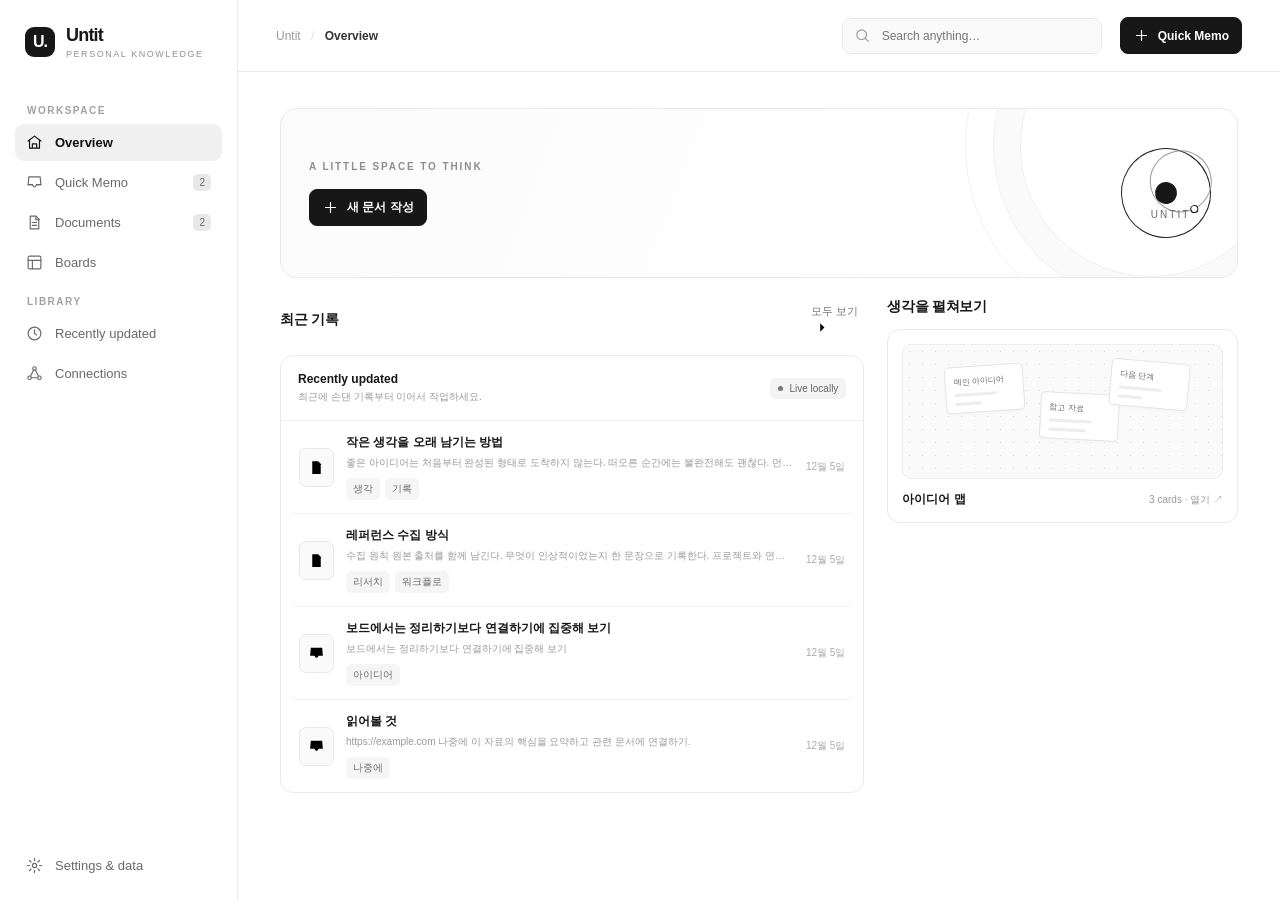
==== commit 366585dc: "fix 1차 완성안" ====
--- a/index.html
+++ b/index.html
@@ -4,7 +4,7 @@
 
 <meta name="viewport" content="width=device-width, initial-scale=1">
 <meta name="theme-color" content="#ffffff">
-<title>Folio — Personal Knowledge Space</title>
+<title>Untit — Personal Knowledge Space</title>
 <style>
 :root{--ink:#171717;--muted:#777;--soft:#a0a0a0;--line:#e9e9e9;--panel:#fff;--canvas:#fafafa;--hover:#f5f5f5;--black:#171717;--radius:14px;--sidebar:238px;--shadow:0 18px 50px rgba(0,0,0,.10)}
 *{box-sizing:border-box}html,body{margin:0;min-height:100%;font-family:Inter,-apple-system,BlinkMacSystemFont,"Segoe UI",Roboto,"Noto Sans KR",sans-serif;color:var(--ink);background:#fff;font-size:14px}button,input,textarea,select{font:inherit}svg{width:17px;height:17px;display:block;flex:none}button{cursor:pointer}button:focus-visible,input:focus-visible,textarea:focus-visible,select:focus-visible{outline:2px solid #777;outline-offset:2px}a{color:inherit}::selection{background:#dedede;color:#111}
@@ -20,19 +20,19 @@
 .tag-cloud{display:flex;flex-wrap:wrap;gap:9px}.tag-chip{display:flex;align-items:center;gap:9px;padding:11px 13px;border:1px solid #e8e8e8;border-radius:9px;background:#fff;cursor:pointer;font-size:12px}.tag-chip:hover,.tag-chip.active{background:#f3f3f3;border-color:#d7d7d7}.tag-chip span{font-size:10px;color:#999}.tags-layout{display:grid;grid-template-columns:240px minmax(0,1fr);gap:22px}.tag-summary{padding:20px;border:1px solid var(--line);border-radius:12px;align-self:start}.tag-summary strong{display:block;font-size:28px;letter-spacing:-1px}.tag-summary p{color:#999;font-size:11px;line-height:1.7;margin-bottom:0}.settings-grid{display:grid;grid-template-columns:minmax(0,1fr) minmax(0,1fr);gap:15px}.settings-card{border:1px solid #e8e8e8;border-radius:12px;padding:19px}.settings-card h3{margin:0 0 8px;font-size:13px}.settings-card p{font-size:11px;color:#888;line-height:1.7;margin:0 0 15px}.status-pill{display:inline-flex;align-items:center;gap:6px;background:#f3f3f3;border-radius:5px;color:#666;padding:5px 8px;font-size:10px}.status-pill i{height:5px;width:5px;border-radius:50%;background:#777}.footer-note{text-align:center;font-size:10px;color:#bbb;margin-top:48px}
 .modal-backdrop{position:fixed;inset:0;background:rgba(0,0,0,.28);z-index:90;display:flex;align-items:center;justify-content:center;padding:20px;backdrop-filter:blur(3px)}.modal{width:min(490px,100%);max-height:min(85vh,700px);overflow:auto;background:#fff;border:1px solid #e7e7e7;border-radius:15px;box-shadow:var(--shadow)}.modal.wide{width:min(600px,100%)}.modal-head{padding:19px 21px 14px;border-bottom:1px solid #f0f0f0;display:flex;align-items:center;justify-content:space-between}.modal-head h3{margin:0;font-size:15px;letter-spacing:-.3px}.modal-close{border:0;background:transparent;color:#999;font-size:20px;line-height:1;padding:2px 5px}.modal-body{padding:20px 21px}.modal-foot{display:flex;justify-content:flex-end;gap:8px;padding:0 21px 20px}.form-group{margin-bottom:15px}.form-group:last-child{margin-bottom:0}.form-group label{display:block;font-size:11px;color:#777;margin-bottom:7px}.form-control{width:100%;border:1px solid #e4e4e4;border-radius:8px;outline:0;padding:10px 11px;font-size:12px;background:#fff}.form-control:focus{border-color:#aaa}.form-control.textarea{min-height:125px;resize:vertical;line-height:1.7}.form-help{font-size:10px;color:#aaa;line-height:1.6;margin-top:7px}.choice-grid{display:grid;grid-template-columns:1fr 1fr;gap:9px}.choice{border:1px solid #e5e5e5;border-radius:9px;padding:12px;text-align:left;background:white}.choice.active{border-color:#171717;background:#fafafa}.choice b{font-size:12px;display:block}.choice span{display:block;color:#999;font-size:10px;margin-top:4px}.search-results{max-height:50vh;overflow:auto;margin-top:10px}.search-result{display:flex;align-items:center;gap:10px;padding:10px;border-radius:8px;cursor:pointer}.search-result:hover{background:#f7f7f7}.search-result .grow{min-width:0;flex:1}.search-result b{font-size:12px;display:block;overflow:hidden;text-overflow:ellipsis;white-space:nowrap}.search-result small{font-size:10px;color:#999;display:block;margin-top:4px;overflow:hidden;text-overflow:ellipsis;white-space:nowrap}.toast-wrap{position:fixed;bottom:20px;right:22px;z-index:150;display:grid;gap:8px}.toast{background:#171717;color:#fff;border-radius:9px;padding:12px 15px;box-shadow:0 9px 30px #0002;font-size:11px;max-width:320px;animation:toastIn .18s ease}.toast.error{background:#8d2c26}@keyframes toastIn{from{transform:translateY(6px);opacity:0}to{transform:none;opacity:1}}.hide{display:none!important}.mobile-shade{display:none}
 @media(max-width:1100px){:root{--sidebar:218px}.content{padding:30px 27px 55px}.topbar{padding:0 27px}.editor-layout{grid-template-columns:minmax(0,1fr) 235px;gap:19px}.board-list-grid{grid-template-columns:repeat(2,minmax(0,1fr))}}
-@media(max-width:820px){:root{--sidebar:238px}.sidebar{transform:translateX(-100%);box-shadow:none}.sidebar.open{transform:translateX(0);box-shadow:12px 0 40px #00000012}.mobile-shade.show{display:block;position:fixed;inset:0;background:#0003;z-index:25}.main{margin-left:0;width:100%}.mobile-menu{display:inline-flex;align-items:center;justify-content:center}.topbar{height:62px;padding:0 18px;gap:12px}.content{padding:25px 18px 48px}.page-heading h1{font-size:28px}.home-grid{grid-template-columns:minmax(0,1fr)}.stats{gap:9px}.stat{padding:13px}.stat-num{font-size:23px}.editor-layout{grid-template-columns:1fr}.editor-sidebar{display:grid;grid-template-columns:repeat(2,minmax(0,1fr));gap:10px}.side-section{margin-bottom:0}.editor-title{font-size:30px}.top-search{width:min(260px,45vw)}.board-list-grid{grid-template-columns:repeat(2,minmax(0,1fr))}.tags-layout{grid-template-columns:1fr}.tag-summary{display:none}}
-@media(max-width:820px){#editorBlocks{padding-left:42px}.editor-block-controls{left:-43px;opacity:1;visibility:visible}}@media(max-width:560px){.topbar{gap:8px}.crumb{display:none}.top-search{width:100%;margin-left:0;flex:1}.top-search .shortcut{display:none}.topbar>.btn{padding:8px 9px;font-size:11px}.content{padding:21px 14px 40px}.page-heading{align-items:flex-start;margin-bottom:23px}.page-heading h1{font-size:25px}.page-heading p{font-size:11px}.heading-actions{flex-direction:column;align-items:stretch}.heading-actions .btn{justify-content:center}.welcome{padding:20px 18px}.welcome h1{font-size:23px;max-width:245px}.welcome p{max-width:245px}.welcome-art{width:54px;height:54px;margin:3px 0 0}.welcome-art:before{width:34px;height:34px;transform:translate(9px,-4px)}.welcome-art:after{width:14px;height:14px;box-shadow:14px 14px 0 -5px white,14px 14px 0 -4px #171717}.welcome-art span{font-size:6px;margin-top:26px;letter-spacing:1px}.stats{grid-template-columns:repeat(3,minmax(0,1fr));gap:6px}.stat{padding:10px 9px}.stat-top{font-size:9px;gap:3px}.stat-icon{display:none}.stat-num{font-size:21px;margin-top:9px}.stat-foot{font-size:9px;line-height:1.4}.home-grid{gap:20px}.list-header{display:none}.library-item{grid-template-columns:minmax(0,1fr) 70px;gap:8px;padding:13px}.item-category{display:none}.item-date{grid-column:2;grid-row:1}.kind-pill{grid-column:2;grid-row:1;justify-self:start}.item-main{grid-column:1;grid-row:1 / span 2}.editor-sidebar{grid-template-columns:1fr}.editor-title{font-size:27px}.editor-meta{flex-wrap:wrap}.board-list-grid{grid-template-columns:1fr}.board-wrap{height:62vh;min-height:420px}.board-tip{display:none}.settings-grid{grid-template-columns:1fr}.filterbar{gap:6px}.filter-input{width:100%}.view-switch{margin-left:0}.row-meta{display:none}.page-heading .heading-actions .btn{font-size:10px}.modal-backdrop{padding:10px}.modal{border-radius:12px}}
+@media(max-width:820px){#mobileMenu{display:inline-flex;align-items:center;justify-content:center}html,body{width:100%;max-width:100%;overflow-x:clip}.app,.main,#viewRoot,.content{min-width:0;max-width:100%}.sidebar{max-width:min(var(--sidebar),86vw)}:root{--sidebar:238px}.sidebar{transform:translateX(-100%);box-shadow:none}.sidebar.open{transform:translateX(0);box-shadow:12px 0 40px #00000012}.mobile-shade.show{display:block;position:fixed;inset:0;background:#0003;z-index:25}.main{margin-left:0;width:100%}.mobile-menu{display:inline-flex;align-items:center;justify-content:center;flex:none}.topbar{height:62px;padding:0 18px;gap:12px;min-width:0;max-width:100%;overflow:hidden}.content{padding:25px 18px 48px}.page-heading h1{font-size:28px}.home-grid{grid-template-columns:minmax(0,1fr)}.stats{gap:9px}.stat{padding:13px}.stat-num{font-size:23px}.editor-layout{grid-template-columns:minmax(0,1fr)}.editor-sidebar{display:grid;grid-template-columns:repeat(2,minmax(0,1fr));gap:10px}.side-section{margin-bottom:0}.editor-title{font-size:30px;overflow-wrap:anywhere}.top-search{width:min(260px,45vw);min-width:0;flex:1}.board-list-grid{grid-template-columns:repeat(2,minmax(0,1fr))}.tags-layout{grid-template-columns:minmax(0,1fr)}.tag-summary{display:none}}
+@media(max-width:820px){#editorBlocks{padding-left:42px}.editor-block-controls{left:-43px;opacity:1;visibility:visible}}@media(max-width:560px){.topbar{gap:8px;padding-left:12px;padding-right:12px}.crumb{display:none}.top-search{width:100%;min-width:0;margin-left:0;flex:1}.top-search .shortcut{display:none}.topbar>.btn{padding:8px 9px;font-size:11px;flex:none}.content{padding:21px 14px 40px}.page-heading{align-items:flex-start;margin-bottom:23px}.page-heading h1{font-size:25px}.page-heading p{font-size:11px}.heading-actions{flex-direction:column;align-items:stretch}.heading-actions .btn{justify-content:center}.welcome{padding:20px 18px}.welcome h1{font-size:23px;max-width:245px}.welcome p{max-width:245px}.welcome-art{width:54px;height:54px;margin:3px 0 0}.welcome-art:before{width:34px;height:34px;transform:translate(9px,-4px)}.welcome-art:after{width:14px;height:14px;box-shadow:14px 14px 0 -5px white,14px 14px 0 -4px #171717}.welcome-art span{font-size:6px;margin-top:26px;letter-spacing:1px}.stats{grid-template-columns:repeat(3,minmax(0,1fr));gap:6px}.stat{padding:10px 9px}.stat-top{font-size:9px;gap:3px}.stat-icon{display:none}.stat-num{font-size:21px;margin-top:9px}.stat-foot{font-size:9px;line-height:1.4}.home-grid{gap:20px}.list-header{display:none}.library-item{grid-template-columns:minmax(0,1fr) 70px;gap:8px;padding:13px}.item-category{display:none}.item-date{grid-column:2;grid-row:1}.kind-pill{grid-column:2;grid-row:1;justify-self:start}.item-main{grid-column:1;grid-row:1 / span 2}.editor-sidebar{grid-template-columns:1fr}.editor-title{font-size:27px}.editor-meta{flex-wrap:wrap}.board-list-grid{grid-template-columns:minmax(0,1fr)}.board-wrap{height:62vh;min-height:420px}.board-tip{display:none}.settings-grid{grid-template-columns:minmax(0,1fr)}.filterbar{gap:6px}.filter-input{width:100%;min-width:0}.view-switch{margin-left:0}.row-meta{display:none}.page-heading .heading-actions .btn{font-size:10px}.modal-backdrop{padding:10px}.modal{border-radius:12px}}
 .board-breadcrumb{display:flex;align-items:center;gap:8px;font-size:11px;color:#999;margin:-5px 0 14px}.board-breadcrumb button{border:0;background:none;color:#777;padding:3px}.board-tools{display:flex;flex-wrap:wrap;gap:6px;padding:9px;margin-bottom:10px;background:#fff;border:1px solid #eee;border-radius:10px}.board-item[data-edit-board-item]{cursor:pointer}.board-item.selected{border-color:#171717;box-shadow:0 0 0 2px #17171720,0 5px 14px #0000000a}.board-item[data-edit-board-item] .item-content:empty:before{content:"클릭해 내용을 입력하세요";color:#aaa}.board-item{position:absolute;width:218px;min-height:100px;touch-action:none;-webkit-user-drag:none;background:#fff;border:1px solid #e4e4e4;border-radius:10px;box-shadow:0 3px 10px #00000008;overflow:hidden;user-select:none}.board-item .item-head{padding:9px 11px;border-bottom:1px solid #f1f1f1;font-size:10px;color:#888;display:flex;justify-content:space-between}.board-item .item-content{padding:11px;font-size:12px;line-height:1.65;white-space:pre-wrap;overflow-wrap:anywhere}.board-card-attachments{display:grid;gap:6px;padding:0 12px 12px}.board-item.board-attachment .item-content{padding:0}.board-media-image{display:block;width:100%;max-height:190px;object-fit:contain;background:#f7f7f7;border-radius:4px}.board-media-video{display:block;width:100%;max-height:180px;background:#111;border-radius:4px}.board-media-file{display:block;overflow-wrap:anywhere;padding:8px 9px;border:1px solid #eee;border-radius:6px;background:#fafafa;color:#555;font-size:10px;text-decoration:none}.board-attachment img{display:block;width:100%;max-height:240px;object-fit:contain;background:#f7f7f7}.board-attachment video{display:block;width:100%;max-height:240px;background:#111}.board-file-download{display:grid;grid-template-columns:36px minmax(0,1fr);align-items:center;gap:8px;min-height:58px;color:#555;text-decoration:none}.board-file-download .board-file-mark{display:grid;place-items:center;width:34px;height:38px;border-radius:6px;background:#f3f3f3;font-size:18px}.board-file-download span:nth-child(2){overflow:hidden;text-overflow:ellipsis;white-space:nowrap}.board-file-download small{grid-column:2;color:#999;font-size:10px}.board-item.todo .item-content{font-size:12px}.board-item.column{min-height:260px;background:#f8f8f8}.board-item.nested{border-color:#cfcfcf;cursor:pointer}.board-item table{border-collapse:collapse;width:100%;font-size:9px}.board-item td{border:1px solid #eee;padding:4px}.app.board-open{height:100vh;min-height:0;overflow:hidden}.app.board-open .main{height:100vh;min-height:0;overflow:hidden}.app.board-open .topbar{display:none}.app.board-open #viewRoot{position:fixed;inset:0 0 0 var(--sidebar);z-index:21;width:auto;height:100vh;max-width:none;margin:0;padding:0;overflow:hidden;background:#fbfbfb}.board-stage{position:relative;width:100%;height:100%;overflow:hidden}.app.board-open .board-wrap{height:100%;min-height:0;border:0;border-radius:0}.board-toolbar{position:absolute;z-index:5;top:14px;left:14px;display:flex;align-items:center;gap:7px;flex-wrap:nowrap;max-width:calc(100% - 28px);margin:0;padding:8px;background:#ffffffed;border:1px solid #e6e6e6;border-radius:11px;box-shadow:0 4px 18px #0000000d;backdrop-filter:blur(12px);overflow-x:auto;scrollbar-width:thin}.board-name{font-size:12px;font-weight:700;white-space:nowrap;padding:0 5px}.board-toolbar .board-tools{display:flex;align-items:center;gap:5px;flex:none;flex-wrap:nowrap;padding:0;margin:0;background:none;border:0;border-radius:0}.board-toolbar .board-tools .btn{padding:6px 8px}.board-submenu{position:absolute;z-index:6;display:flex;align-items:center;gap:7px;padding:8px;background:#fff;border:1px solid #e6e6e6;border-radius:9px;box-shadow:0 4px 18px #0000000d}.board-submenu label{font-size:10px;color:#777;white-space:nowrap}.board-submenu select{height:30px}.board-submenu button{flex:none}.app.board-open .board-floating{bottom:14px;left:14px;right:14px}.app.board-open .board-tip{pointer-events:none}@media(max-width:820px){.app.board-open #viewRoot{left:0}.board-toolbar{top:8px;left:8px;max-width:calc(100% - 16px)}.app.board-open .board-floating{bottom:8px;left:8px;right:8px}}
 .link-preview{cursor:pointer;transition:border-color .15s,box-shadow .15s}.link-preview:hover{border-color:#bbb;box-shadow:0 4px 14px #00000012}.link-preview .item-content{display:grid;gap:8px}.link-preview .item-content strong{font-size:12px;line-height:1.5}.link-preview-url{display:block;font-size:10px;color:#888;white-space:nowrap;overflow:hidden;text-overflow:ellipsis}.link-preview .board-card-menu{font-size:13px}
 .link-preview{width:286px;min-height:0;background:#fff;cursor:pointer;transition:border-color .15s,box-shadow .15s}.link-preview:hover{border-color:#bbb;box-shadow:0 4px 14px #00000012}.link-preview-thumb{width:100%;height:112px;overflow:hidden;background:#e8edef}.link-preview-image{display:block;width:100%;height:100%;object-fit:cover;pointer-events:none;-webkit-user-drag:none;user-select:none}.link-preview-placeholder{display:grid;place-items:center;width:100%;height:100%;background:linear-gradient(135deg,#dbe5e8,#eef1f2 55%,#d2dde0);color:#6f7e82;font-size:16px;font-weight:650;letter-spacing:.3px}.link-preview .item-head{align-items:center;padding:8px 12px 0;border:0;font-size:10px;color:#999}.link-preview .item-head .board-card-menu{font-size:13px}.link-preview .item-content{display:grid;gap:4px;padding:3px 12px 12px}.link-preview .item-content strong{font-size:13px;line-height:1.45;color:#262626}.link-preview-description{font-size:11px;line-height:1.45;color:#888;display:-webkit-box;-webkit-line-clamp:2;-webkit-box-orient:vertical;overflow:hidden}.link-preview-url{font-size:10px;color:#aaa;white-space:nowrap;overflow:hidden;text-overflow:ellipsis}
 .board-sketch-stroke.selected .board-sketch-path{filter:drop-shadow(0 0 2px #111)}
-#editorBlocks{min-height:390px;padding:18px 0 24px 48px;font-size:14px;line-height:1.75;color:#3c3c3c;outline:0;resize:none;white-space:normal;overflow:visible}.editor-block{position:relative;display:flex;align-items:flex-start;gap:9px;min-height:1.75em;margin:2px 0}.editor-block:before{content:"";position:absolute;top:0;bottom:0;left:-48px;width:46px;z-index:2}.editor-block-controls{position:absolute;left:-48px;user-select:none;-webkit-user-select:none;top:0;display:flex;align-items:center;gap:2px;opacity:0;visibility:hidden;z-index:3;transition:opacity .12s}.editor-block:hover .editor-block-controls,.editor-block:focus-within .editor-block-controls,.editor-block.is-active .editor-block-controls,.editor-block-controls:focus-within{opacity:1;visibility:visible}.editor-block-controls button{width:22px;height:25px;padding:0;border:0;border-radius:5px;background:transparent;color:#888;cursor:pointer;font-size:14px}.editor-block-controls button:hover{background:#f0f0f0;color:#222}.editor-drag-handle{cursor:grab!important;touch-action:none}.editor-block.is-dragging{opacity:.45}.editor-insert-menu{position:absolute;top:28px;left:21px;z-index:12;display:grid;min-width:170px;max-height:245px;overflow:auto;padding:5px;background:#fff;border:1px solid #e8e8e8;border-radius:8px;box-shadow:0 8px 24px #0002}.editor-insert-menu[hidden]{display:none}.editor-insert-menu button{width:100%!important;height:auto!important;text-align:left;padding:8px 10px!important;font-size:12px!important;white-space:nowrap}.editor-block[data-type=divider] .editor-block-controls{top:-5px}.editor-block-content{flex:1;min-width:0;min-height:1.75em;outline:none;white-space:pre-wrap;overflow-wrap:anywhere;line-height:1.75}.editor-block-content:empty:before,.editor-block-content[data-placeholder]:has(br:only-child):before{content:attr(data-placeholder);color:#c0c0c0;pointer-events:none}.editor-block[data-type=h1] .editor-block-content{font-size:28px;font-weight:750;line-height:1.3;letter-spacing:-.6px;margin:8px 0}.editor-block[data-type=h2] .editor-block-content{font-size:22px;font-weight:700;line-height:1.38;margin:6px 0}.editor-block[data-type=h3] .editor-block-content{font-size:17px;font-weight:700;line-height:1.45;margin:4px 0}.editor-block[data-type=bullet] .editor-block-content:before{content:'•';display:inline-block;width:20px;margin-left:-20px;color:#777}.editor-block[data-type=numbered]{counter-increment:editor-ordered}#editorBlocks{counter-reset:editor-ordered}.editor-block[data-type=numbered]~.editor-block:not([data-type=numbered]){counter-reset:editor-ordered}.editor-block[data-type=numbered] .editor-block-content:before{content:counter(editor-ordered) '.';display:inline-block;width:24px;margin-left:-24px;color:#777}.editor-block[data-type=bullet],.editor-block[data-type=numbered]{margin-left:24px}.editor-block[data-type=checklist] .editor-block-content{padding-left:1px}.editor-check{margin:6px 1px 0 2px;accent-color:#222;flex:none}.editor-block[data-type=quote]{border-left:3px solid #dedede;padding-left:12px;color:#777;margin:7px 0}.editor-block[data-type=code] .editor-block-content{font-family:ui-monospace,SFMono-Regular,Consolas,monospace;background:#f5f5f4;border:1px solid #ebebea;border-radius:7px;padding:11px 13px;font-size:12px;line-height:1.65;white-space:pre-wrap}.editor-block[data-type=divider] .editor-block-content{min-height:22px;display:flex;align-items:center}.editor-block[data-type=divider] hr{border:0;border-top:1px solid #ddd;width:100%;margin:9px 0}.editor-slash-menu{position:absolute;z-index:10;top:calc(100% + 4px);left:0;display:grid;min-width:210px;max-height:250px;overflow:auto;padding:5px;background:#fff;border:1px solid #e8e8e8;border-radius:9px;box-shadow:0 8px 24px #0002}.editor-slash-menu button{border:0;background:transparent;text-align:left;padding:8px 10px;border-radius:6px;font-size:12px;color:#555}.editor-slash-menu button:hover,.editor-slash-menu button[aria-selected=true]{background:#f2f2f2;color:#111}.formatbar{align-items:center;flex-wrap:wrap;gap:4px}.formatbar select{width:auto;max-width:180px}.editor-main:not(.quick-memo-editor){max-width:900px;margin:0 auto}
-.board-document-picker-tabs{display:flex;gap:6px;padding:10px 12px;border-bottom:1px solid #eee;flex:none}.board-document-picker-tabs button{border:1px solid transparent;border-radius:7px;background:transparent;padding:7px 10px;color:#777;font-size:11px;cursor:pointer}.board-document-picker-tabs button.active{background:#f1f1f1;border-color:#e7e7e7;color:#222;font-weight:650}.board-document-picker-tabs span{margin-left:4px;color:#999}.board-document-picker-list{padding:8px 12px 14px;overflow:auto;flex:1}.board-document-picker-item{display:flex;align-items:center;gap:10px;padding:12px 2px;border-bottom:1px solid #f0f0f0}.board-document-picker-copy{min-width:0;flex:1}.board-document-picker-copy b{display:block;font-size:12px;white-space:nowrap;overflow:hidden;text-overflow:ellipsis}.board-document-picker-copy p{margin:5px 0;color:#777;font-size:10px;line-height:1.55;white-space:pre-wrap;overflow:hidden;display:-webkit-box;-webkit-line-clamp:3;-webkit-box-orient:vertical}.board-document-picker-copy small{font-size:9px;color:#aaa}.board-document-picker-empty{padding:34px 18px;text-align:center;color:#999;font-size:11px}.board-document-picker-search{padding:9px 12px;border-bottom:1px solid #eee;flex:none}.board-document-picker-search input{width:100%;height:33px;border:1px solid #e7e7e7;border-radius:7px;padding:0 10px;font-size:11px;outline:0}.board-document-picker-search input:focus{border-color:#aaa}.board-document-picker-item{cursor:grab}.board-document-picker-item:active{cursor:grabbing}.board-document-picker-item[hidden]{display:none}.board-document-picker-copy p{white-space:pre-wrap}.board-document-picker-copy p.is-clamped{-webkit-line-clamp:3}.board-document-picker-item.is-note .board-document-picker-copy p{display:block;overflow:visible;-webkit-line-clamp:unset;-webkit-box-orient:initial}.board-document-picker-no-results{padding:24px 12px;text-align:center;color:#999;font-size:11px}.board-document-picker-attachments{display:flex;align-items:flex-start;flex-wrap:wrap;gap:6px;margin:8px 0}.board-document-picker-attachment-image{display:block;width:86px;height:64px;padding:2px;border:1px solid #e5e5e5;border-radius:6px;background:#f7f7f7;overflow:hidden}.board-document-picker-attachment-image img{width:100%;height:100%;object-fit:contain}.board-document-picker-attachment-file{display:inline-flex;align-items:center;max-width:100%;padding:6px 8px;border:1px solid #e8e8e8;border-radius:6px;color:#666;text-decoration:none;font-size:10px;overflow-wrap:anywhere}.board-document-picker-attachment-file:hover{background:#f7f7f7;color:#222}.board-document-picker-item:before{content:"⠿";align-self:flex-start;color:#bbb;font-size:15px;line-height:1;padding:1px 2px;cursor:grab;flex:none}.board-document-picker-item:hover:before{color:#777}.board-document-drag-ghost{position:fixed;z-index:10000;max-width:240px;padding:8px 11px;border:1px solid #d6d6d6;border-radius:8px;background:#fff;box-shadow:0 6px 20px #0002;color:#333;font-size:11px;pointer-events:none;white-space:nowrap;overflow:hidden;text-overflow:ellipsis}.editor-block-controls{left:-96px}.editor-block:before{left:-96px;width:94px}.welcome{justify-content:flex-start;align-items:center;min-height:170px;text-align:left}.welcome>div:first-child{position:relative;z-index:2}.welcome-art{position:absolute;right:26px;top:50%;margin:0;transform:translateY(-50%) rotate(-13deg)}.top-search{position:relative}.global-search-results{position:absolute;z-index:80;left:0;right:0;top:calc(100% + 9px);max-height:min(70vh,520px);overflow:auto;padding:8px;background:#fff;border:1px solid #e8e8e8;border-radius:10px;box-shadow:0 12px 36px #0002}.global-search-results[hidden]{display:none}.global-search-group+.global-search-group{border-top:1px solid #eee;margin-top:6px;padding-top:5px}.global-search-heading{padding:7px 9px 5px;color:#999;font-size:10px;font-weight:700;letter-spacing:.04em}.global-search-result{display:grid;width:100%;gap:3px;padding:8px 9px;border:0;border-radius:6px;background:transparent;text-align:left}.global-search-result:hover{background:#f5f5f5}.global-search-title{font-size:12px;font-weight:650;color:#222}.global-search-snippet{font-size:10px;color:#888;overflow:hidden;text-overflow:ellipsis;white-space:nowrap}.global-search-empty{padding:13px 9px;font-size:11px;color:#888}</style>
+#editorBlocks{min-height:390px;padding:18px 0 24px 48px;font-size:14px;line-height:1.75;color:#3c3c3c;outline:0;resize:none;white-space:normal;overflow:visible}.editor-block{position:relative;display:flex;align-items:flex-start;gap:9px;min-height:1.75em;margin:2px 0}.editor-block:before{content:"";position:absolute;top:0;bottom:0;left:-48px;width:46px;z-index:2}.editor-block-controls{position:absolute;left:-48px;user-select:none;-webkit-user-select:none;top:0;display:flex;align-items:center;gap:2px;opacity:0;visibility:hidden;z-index:3;transition:opacity .12s}.editor-block:hover .editor-block-controls,.editor-block:focus-within .editor-block-controls,.editor-block.is-active .editor-block-controls,.editor-block-controls:focus-within{opacity:1;visibility:visible}.editor-block-controls button{width:22px;height:25px;padding:0;border:0;border-radius:5px;background:transparent;color:#888;cursor:pointer;font-size:14px}.editor-block-controls button:hover{background:#f0f0f0;color:#222}.editor-drag-handle{cursor:grab!important;touch-action:none}.editor-block.is-dragging{opacity:.45}.editor-block.is-linked-target{background:#fff8d9;outline:2px solid #f0d66e;border-radius:6px;transition:background .25s}.editor-insert-menu{position:absolute;top:28px;left:21px;z-index:12;display:grid;min-width:170px;max-height:245px;overflow:auto;padding:5px;background:#fff;border:1px solid #e8e8e8;border-radius:8px;box-shadow:0 8px 24px #0002}.editor-insert-menu[hidden]{display:none}.editor-insert-menu button{width:100%!important;height:auto!important;text-align:left;padding:8px 10px!important;font-size:12px!important;white-space:nowrap}.editor-block[data-type=divider] .editor-block-controls{top:-5px}.editor-block-content a{color:#06c;text-decoration:underline;cursor:pointer}.editor-block-content a:hover{color:#004fa3}.editor-block-content{flex:1;min-width:0;min-height:1.75em;outline:none;white-space:pre-wrap;overflow-wrap:anywhere;line-height:1.75}.editor-block:first-child .editor-block-content:empty:before,.editor-block:first-child .editor-block-content[data-placeholder]:has(br:only-child):before{content:attr(data-placeholder);color:#c0c0c0;pointer-events:none}.editor-block[data-type=h1] .editor-block-content{font-size:28px;font-weight:750;line-height:1.3;letter-spacing:-.6px;margin:8px 0}.editor-block[data-type=h2] .editor-block-content{font-size:22px;font-weight:700;line-height:1.38;margin:6px 0}.editor-block[data-type=h3] .editor-block-content{font-size:17px;font-weight:700;line-height:1.45;margin:4px 0}.editor-block[data-type=bullet] .editor-block-content:before{content:'•';display:inline-block;width:20px;margin-left:-20px;color:#777}.editor-block[data-type=numbered]{counter-increment:editor-ordered}#editorBlocks{counter-reset:editor-ordered}.editor-block[data-type=numbered]~.editor-block:not([data-type=numbered]){counter-reset:editor-ordered}.editor-block[data-type=numbered] .editor-block-content:before{content:counter(editor-ordered) '.';display:inline-block;width:24px;margin-left:-24px;color:#777}.editor-block[data-type=bullet] .editor-block-content,.editor-block[data-type=numbered] .editor-block-content{padding-left:24px}.editor-block[data-type=checklist] .editor-block-content{padding-left:1px}.editor-check{margin:6px 1px 0 2px;accent-color:#222;flex:none}.editor-block[data-type=quote]{border-left:3px solid #dedede;padding-left:12px;color:#777;margin:7px 0}.editor-block[data-type=code] .editor-block-content{font-family:ui-monospace,SFMono-Regular,Consolas,monospace;background:#f5f5f4;border:1px solid #ebebea;border-radius:7px;padding:11px 13px;font-size:12px;line-height:1.65;white-space:pre-wrap}.editor-block[data-type=divider] .editor-block-content{min-height:22px;display:flex;align-items:center}.editor-block[data-type=divider] hr{border:0;border-top:1px solid #ddd;width:100%;margin:9px 0}.editor-slash-menu{position:absolute;z-index:10;top:calc(100% + 4px);left:0;display:grid;min-width:210px;max-height:250px;overflow:auto;padding:5px;background:#fff;border:1px solid #e8e8e8;border-radius:9px;box-shadow:0 8px 24px #0002}.editor-slash-menu button{border:0;background:transparent;text-align:left;padding:8px 10px;border-radius:6px;font-size:12px;color:#555}.editor-slash-menu button:hover,.editor-slash-menu button[aria-selected=true]{background:#f2f2f2;color:#111}.formatbar{align-items:center;flex-wrap:wrap;gap:4px}.formatbar select{width:auto;max-width:180px}.editor-main:not(.quick-memo-editor){max-width:900px;margin:0 auto}
+.board-document-picker-tabs{display:flex;gap:6px;padding:10px 12px;border-bottom:1px solid #eee;flex:none}.board-document-picker-tabs button{border:1px solid transparent;border-radius:7px;background:transparent;padding:7px 10px;color:#777;font-size:11px;cursor:pointer}.board-document-picker-tabs button.active{background:#f1f1f1;border-color:#e7e7e7;color:#222;font-weight:650}.board-document-picker-tabs span{margin-left:4px;color:#999}.board-document-picker-list{padding:8px 12px 14px;overflow:auto;flex:1}.board-document-picker-item{display:flex;align-items:center;gap:10px;padding:12px 2px;border-bottom:1px solid #f0f0f0}.board-document-picker-copy{min-width:0;flex:1}.board-document-picker-copy b{display:block;font-size:12px;white-space:nowrap;overflow:hidden;text-overflow:ellipsis}.board-document-picker-copy p{margin:5px 0;color:#777;font-size:10px;line-height:1.55;white-space:pre-wrap;overflow:hidden;display:-webkit-box;-webkit-line-clamp:3;-webkit-box-orient:vertical}.board-document-picker-copy small{font-size:9px;color:#aaa}.board-document-picker-empty{padding:34px 18px;text-align:center;color:#999;font-size:11px}.board-document-picker-search{padding:9px 12px;border-bottom:1px solid #eee;flex:none}.board-document-picker-search input{width:100%;height:33px;border:1px solid #e7e7e7;border-radius:7px;padding:0 10px;font-size:11px;outline:0}.board-document-picker-search input:focus{border-color:#aaa}.board-document-picker-item{cursor:grab}.board-document-picker-item:active{cursor:grabbing}.board-document-picker-item[hidden]{display:none}.board-document-picker-copy p{white-space:pre-wrap}.board-document-picker-copy p.is-clamped{-webkit-line-clamp:3}.board-document-picker-item.is-note .board-document-picker-copy p{display:block;overflow:visible;-webkit-line-clamp:unset;-webkit-box-orient:initial}.board-document-picker-no-results{padding:24px 12px;text-align:center;color:#999;font-size:11px}.board-document-picker-attachments{display:flex;align-items:flex-start;flex-wrap:wrap;gap:6px;margin:8px 0}.board-document-picker-attachment-image{display:block;width:86px;height:64px;padding:2px;border:1px solid #e5e5e5;border-radius:6px;background:#f7f7f7;overflow:hidden}.board-document-picker-attachment-image img{width:100%;height:100%;object-fit:contain}.board-document-picker-attachment-file{display:inline-flex;align-items:center;max-width:100%;padding:6px 8px;border:1px solid #e8e8e8;border-radius:6px;color:#666;text-decoration:none;font-size:10px;overflow-wrap:anywhere}.board-document-picker-attachment-file:hover{background:#f7f7f7;color:#222}.board-document-picker-item:before{content:"⠿";align-self:flex-start;color:#bbb;font-size:15px;line-height:1;padding:1px 2px;cursor:grab;flex:none}.board-document-picker-item:hover:before{color:#777}.board-document-drag-ghost{position:fixed;z-index:10000;max-width:240px;padding:8px 11px;border:1px solid #d6d6d6;border-radius:8px;background:#fff;box-shadow:0 6px 20px #0002;color:#333;font-size:11px;pointer-events:none;white-space:nowrap;overflow:hidden;text-overflow:ellipsis}.editor-block-controls{left:-96px}.editor-block:before{left:-96px;width:94px}.welcome{justify-content:flex-start;align-items:center;min-height:170px;text-align:left}.welcome>div:first-child{position:relative;z-index:2}.welcome-art{position:absolute;right:26px;top:50%;margin:0;transform:translateY(-50%) rotate(-13deg)}.top-search{position:relative}.global-search-results{position:absolute;z-index:80;left:0;right:0;top:calc(100% + 9px);max-height:min(70vh,520px);overflow:auto;padding:8px;background:#fff;border:1px solid #e8e8e8;border-radius:10px;box-shadow:0 12px 36px #0002}.global-search-results[hidden]{display:none}.global-search-group+.global-search-group{border-top:1px solid #eee;margin-top:6px;padding-top:5px}.global-search-heading{padding:7px 9px 5px;color:#999;font-size:10px;font-weight:700;letter-spacing:.04em}.global-search-result{display:grid;width:100%;gap:3px;padding:8px 9px;border:0;border-radius:6px;background:transparent;text-align:left}.global-search-result:hover{background:#f5f5f5}.global-search-title{font-size:12px;font-weight:650;color:#222}.global-search-snippet{font-size:10px;color:#888;overflow:hidden;text-overflow:ellipsis;white-space:nowrap}.global-search-empty{padding:13px 9px;font-size:11px;color:#888}.global-search-meta{font-size:10px;color:#999;overflow:hidden;text-overflow:ellipsis;white-space:nowrap}.library-list.quick-memos .list-header,.library-list.quick-memos .library-item{grid-template-columns:minmax(240px,1.7fr) minmax(180px,1.1fr) 100px}.library-list.classified .library-item{height:72px;min-height:72px;overflow:hidden}.library-list.classified .item-category{min-width:0;overflow:hidden}.library-list.classified .item-category strong{display:block;overflow:hidden;text-overflow:ellipsis;white-space:nowrap}.library-list.classified .item-category .tag-list{flex-wrap:nowrap;overflow:hidden;margin-top:5px}.library-list.classified .item-category .tag{flex:none}.document-attachments{display:flex;flex-wrap:wrap;align-items:flex-start;gap:12px}.document-attachments>.field-label{flex:0 0 100%}.document-attachment-item{position:relative;display:flex;flex-direction:column;align-items:stretch;gap:6px;resize:both;overflow:auto;min-width:180px;min-height:90px;max-width:100%;padding:8px;border:1px solid #e5e5e5;border-radius:8px;background:#fff}.document-attachment-item img{display:block;width:100%;height:auto;max-height:none;min-height:0;flex:1;object-fit:contain}.document-attachment-item>a{display:block;max-width:100%;overflow:hidden;text-overflow:ellipsis;white-space:nowrap;padding-right:22px}.document-attachment-item>button{position:absolute;top:5px;right:5px;z-index:1}.document-attachment-item::after{content:"";position:absolute;right:1px;bottom:1px;width:10px;height:10px;background:linear-gradient(135deg,transparent 50%,#aaa 50%,#aaa 60%,transparent 60%,transparent 72%,#aaa 72%,#aaa 82%,transparent 82%);pointer-events:none}.document-attachment-item{resize:none!important;overflow:hidden!important}.document-attachment-item::after{display:none}.document-attachment-resize{display:block;position:absolute;right:3px;bottom:3px;z-index:5;width:22px;height:22px;border:1px solid #aaa;border-radius:5px;cursor:nwse-resize;touch-action:none;background-color:#f3f3f3;background-image:linear-gradient(135deg,transparent 40%,#777 41%,#777 49%,transparent 50%,transparent 61%,#777 62%,#777 70%,transparent 71%);box-shadow:0 1px 3px #0002}.document-attachment-resize:hover{background-color:#f0f0f0;border-radius:3px}.editor-block-content img{display:block;max-width:100%;height:auto;vertical-align:top;cursor:pointer}.editor-block-content img:hover{outline:1px solid #aaa;outline-offset:2px}.editor-block-content img.is-resizing-selected{outline:2px solid #777;outline-offset:2px}.editor-image-resize-handle{position:fixed;z-index:1000;width:24px;height:24px;padding:0;border:1px solid #444;border-radius:5px;background:linear-gradient(135deg,#fff 36%,#555 37%,#555 45%,#fff 46%,#fff 55%,#555 56%,#555 64%,#fff 65%);box-shadow:0 1px 5px #0004;cursor:nwse-resize;touch-action:none;user-select:none}.editor-image-resize-handle[data-corner=ne],.editor-image-resize-handle[data-corner=sw]{cursor:nesw-resize}.editor-image-resize-handle[data-corner=nw],.editor-image-resize-handle[data-corner=se]{cursor:nwse-resize}.editor-image-resize-handle[hidden]{display:none}@media(max-width:820px){#editorBlocks{padding-left:78px}#editorBlocks .editor-block-controls{left:-78px}#editorBlocks .editor-block:before{left:-78px;width:76px}}@media(max-width:560px){#editorBlocks{padding-left:78px}} @media(max-width:820px){.app.board-open .topbar{display:flex;position:fixed;inset:0 0 auto;height:62px;padding:0 12px;z-index:22}.app.board-open #viewRoot{top:62px;left:0;height:calc(100vh - 62px)}}</style>
 </head>
 <body>
 <div class="app board-open">
   <aside class="sidebar" id="sidebar">
-    <div class="brand"><div class="brand-mark">f.</div><div><div class="brand-name">folio</div><div class="brand-caption">PERSONAL KNOWLEDGE</div></div></div>
+    <div class="brand"><div class="brand-mark">U.</div><div><div class="brand-name">Untit</div><div class="brand-caption">PERSONAL KNOWLEDGE</div></div></div>
     <div class="nav-label">Workspace</div>
     <nav class="nav" aria-label="주요 메뉴">
       <button class="nav-btn" data-view="home"><span class="ico" data-icon="home"><svg viewBox="0 0 24 24" aria-hidden="true"><path d="m3 10 9-7 9 7"></path><path d="M5 9v11h14V9M9 20v-6h6v6"></path></svg></span>Overview</button>
@@ -46,15 +46,15 @@
       <button class="nav-btn" data-view="links"><span class="ico" data-icon="network"><svg viewBox="0 0 24 24" aria-hidden="true"><circle cx="12" cy="5" r="2.5"></circle><circle cx="5" cy="18" r="2.5"></circle><circle cx="19" cy="18" r="2.5"></circle><path d="m10.8 7.2-4.5 8.6m6.9-8.6 4.5 8.6M7.5 18h9"></path></svg></span>Connections</button>
     </nav>
     <div class="side-bottom">
-      <button class="nav-btn" data-view="settings"><span class="ico" data-icon="settings"><svg viewBox="0 0 24 24" aria-hidden="true"><circle cx="12" cy="12" r="3"></circle><path d="m19.4 15 .1.1 1.2 1-1.6 2.8-1.5-.6a7 7 0 0 1-1.7 1l-.3 1.6h-3.2l-.3-1.6a7 7 0 0 1-1.7-1l-1.5.6-1.6-2.8 1.2-1a7 7 0 0 1 0-2l-1.2-1 1.6-2.8 1.5.6a7 7 0 0 1 1.7-1l.3-1.6h3.2l.3 1.6a7 7 0 0 1 1.7 1l1.5-.6 1.6 2.8-1.2 1a7 7 0 0 1 0 2Z" transform="translate(-1 -1) scale(1.08)"></path></svg></span>Settings &amp; data</button>
+      <button class="nav-btn" data-view="settings"><span class="ico" data-icon="settings"><svg viewBox="0 0 24 24" aria-hidden="true"><circle cx="12" cy="12" r="3"></circle><path d="M12 2v3M12 19v3M2 12h3m14 0h3M4.93 4.93l2.12 2.12M16.95 16.95l2.12 2.12M19.07 4.93l-2.12 2.12M7.05 16.95l-2.12 2.12"></path></svg></span>Settings &amp; data</button>
     </div>
   </aside>
   <div class="mobile-shade" id="mobileShade"></div>
   <main class="main">
     <header class="topbar">
       <button class="mobile-menu" id="mobileMenu" aria-label="메뉴 열기"><span class="ico" data-icon="menu"><svg viewBox="0 0 24 24" aria-hidden="true"><path d="M4 6h16M4 12h16M4 18h16"></path></svg></span></button>
-      <div class="crumb">Folio <span style="color:#ddd;margin:0 7px">/</span> <b id="crumbText">Boards</b></div>
-      <label class="top-search"><span class="ico" data-icon="search"><svg viewBox="0 0 24 24" aria-hidden="true"><circle cx="10.8" cy="10.8" r="6.8"></circle><path d="m16 16 4.2 4.2"></path></svg></span><input id="globalSearch" type="search" placeholder="Search anything…" autocomplete="off" aria-label="전체 검색"><span class="shortcut">⌘ K</span><div id="globalSearchResults" class="global-search-results" hidden></div></label>
+      <div class="crumb">Untit <span style="color:#ddd;margin:0 7px">/</span> <b id="crumbText">Boards</b></div>
+      <label class="top-search"><span class="ico" data-icon="search"><svg viewBox="0 0 24 24" aria-hidden="true"><circle cx="10.8" cy="10.8" r="6.8"></circle><path d="m16 16 4.2 4.2"></path></svg></span><input id="globalSearch" type="search" placeholder="Search anything…" autocomplete="off" aria-label="전체 검색"><div id="globalSearchResults" class="global-search-results" hidden></div></label>
       <button class="btn primary" id="topQuick" data-action="quick-note"><span class="ico" data-icon="plus"><svg viewBox="0 0 24 24" aria-hidden="true"><path d="M12 5v14M5 12h14"></path></svg></span>Quick Memo</button>
     </header>
     <section class="content" id="viewRoot" aria-live="polite"><div class="board-stage"><div class="board-toolbar"><div class="board-tools"><button class="btn small" draggable="true" data-board-item="note">메모</button><button class="btn small" draggable="true" data-board-item="link">링크</button><button class="btn small" draggable="true" data-board-item="todo">할 일</button><button class="btn small" draggable="true" data-board-item="line">선</button><button class="btn small" draggable="true" data-board-item="column">컬럼</button><button class="btn small" draggable="true" data-board-item="sketch">스케치</button><button class="btn small" draggable="true" data-board-item="table">표</button><button class="btn small" draggable="true" data-board-item="comment">코멘트</button><button class="btn small" data-action="attach-board-file">파일 첨부</button><button class="btn small" data-action="add-nested-board">보드 추가</button><button class="btn small" data-action="add-board-card">기존 문서</button></div><button class="btn small" data-action="delete-selected-card" disabled="">선택 삭제</button></div><div class="board-wrap" id="boardWrap"><div class="board-viewport"><div class="board-world" id="boardWorld" style="transform:translate(66.62577970172993px,507.9618821715527px) scale(0.5397312493181954)"><canvas id="boardSketchCanvas" width="2200" height="1600" style="position: absolute; inset: 0px; z-index: 1; pointer-events: none; touch-action: none;"></canvas><svg class="board-edges" id="boardEdges" viewBox="0 0 2200 1600"><defs><marker id="boardArrow" markerWidth="8" markerHeight="8" refX="7" refY="4" orient="auto-start-reverse" markerUnits="strokeWidth"><path d="M0,0 L8,4 L0,8 z" fill="#888"></path></marker></defs><line class="board-edge-hit" data-edge-hit="be-1" x1="140.40135892994698" y1="-163.20763964527185" x2="272.2845285932767" y2="-93.06288969599402"></line><line class="board-edge-line" data-edge-visible="be-1" x1="140.40135892994698" y1="-163.20763964527185" x2="272.2845285932767" y2="-93.06288969599402" marker-start="url(#boardArrow)" marker-end="url(#boardArrow)"></line><line class="board-edge-hit" data-edge-hit="fsbdy12n74n" x1="140.40135892994698" y1="-227.42704044182184" x2="525.7317317393123" y2="-249.50587234494665"></line><line class="board-edge-line" data-edge-visible="fsbdy12n74n" x1="140.40135892994698" y1="-227.42704044182184" x2="525.7317317393123" y2="-249.50587234494665"></line><line class="board-edge-hit" data-edge-hit="056t4y2n9fr" x1="1365.7849601124337" y1="26.460323107030657" x2="1163.8159801177458" y2="-17.900167617877337"></line><line class="board-edge-line" data-edge-visible="056t4y2n9fr" x1="1365.7849601124337" y1="26.460323107030657" x2="1163.8159801177458" y2="-17.900167617877337" stroke-dasharray="6 5"></line><line class="board-edge-hit" data-edge-hit="fe9qnd2nbjy" x1="1396.3060447066441" y1="-74.3277887842038" x2="1163.8159801177458" y2="-58.836863588573124"></line><line class="board-edge-line" data-edge-visible="fe9qnd2nbjy" x1="1396.3060447066441" y1="-74.3277887842038" x2="1163.8159801177458" y2="-58.836863588573124" marker-end="url(#boardArrow)"></line><line class="board-edge-hit" data-edge-hit="68i1wt2pzfc" x1="525.7317317393123" y1="-249.50587234494665" x2="140.40135892994698" y2="-227.42704044182184"></line><line class="board-edge-line" data-edge-visible="68i1wt2pzfc" x1="525.7317317393123" y1="-249.50587234494665" x2="140.40135892994698" y2="-227.42704044182184"></line><line class="board-edge-hit" data-edge-hit="1l32092q66r" x1="140.40135892994698" y1="-272.42462402240596" x2="451.30699246101415" y2="-418.5876782707911"></line><line class="board-edge-line" data-edge-visible="1l32092q66r" x1="140.40135892994698" y1="-272.42462402240596" x2="451.30699246101415" y2="-418.5876782707911"></line><line class="board-edge-hit" data-edge-hit="9qzo4x2ra24" x1="577.3030030206655" y1="-205.75140305641025" x2="461.1104615121957" y2="-104.58901961090763"></line><line class="board-edge-line" data-edge-visible="9qzo4x2ra24" x1="577.3030030206655" y1="-205.75140305641025" x2="461.1104615121957" y2="-104.58901961090763" stroke-dasharray="6 5"></line><line class="board-edge-hit" data-edge-hit="dft42r2rmee" x1="658.6035807132329" y1="-418.5876782707911" x2="748.7705974878558" y2="-373.9243780145831"></line><line class="board-edge-line" data-edge-visible="dft42r2rmee" x1="658.6035807132329" y1="-418.5876782707911" x2="748.7705974878558" y2="-373.9243780145831"></line><line class="board-edge-hit" data-edge-hit="hnfm1l2rnlk" x1="740.7114328687903" y1="-289.35900169579577" x2="743.7317317393123" y2="-290.3167793751976"></line><line class="board-edge-line" data-edge-visible="hnfm1l2rnlk" x1="740.7114328687903" y1="-289.35900169579577" x2="743.7317317393123" y2="-290.3167793751976"></line></svg><div class="board-card" data-card="bc-a" data-open-doc="seed-idea" style="left:-77.59864107005302px;top:-290.68150973035824px"><div class="board-card-top"><span class="board-card-dot"></span><span class="board-card-type">Document</span><button class="board-card-menu" data-remove-board-item="bc-a" title="요소 삭제" aria-label="요소 삭제">×</button></div><div class="board-card-title">작은 생각을 오래 남기는 방법</div><div class="board-card-body">좋은 아이디어는 처음부터 완성된 형태로 도착하지 않는다. 떠오른 순간에는 불완전해도 괜찮다. 먼저 기록하고, 나중에 다시 읽고, 다른 생각과 연결하면서 의미를 발견한다. Folio</div></div><div class="board-card" data-card="bc-b" data-open-doc="seed-research" style="left:272.2845285932767px;top:-104.58901961090763px"><div class="board-card-top"><span class="board-card-dot"></span><span class="board-card-type">Document</span><button class="board-card-menu" data-remove-board-item="bc-b" title="요소 삭제" aria-label="요소 삭제">×</button></div><div class="board-card-title">레퍼런스 수집 방식</div><div class="board-card-body">수집 원칙 원본 출처를 함께 남긴다. 무엇이 인상적이었는지 한 문장으로 기록한다. 프로젝트와 연결될 가능성을 열어 둔다. 자료를 많이 모으는 것보다 다시 찾아 쓸 수 있는 상태로 </div></div><div class="board-item" data-card="i45shbxg91d" data-edit-board-item="i45shbxg91d" style="left:740.7114328687903px;top:-373.9243780145831px"><div class="item-head">스케치<button class="board-card-menu" data-remove-board-item="i45shbxg91d" title="요소 삭제">×</button></div><div class="item-content"></div></div><div class="board-item" data-card="be09h7xgacs" data-edit-board-item="be09h7xgacs" style="left:1365.7849601124337px;top:0.4010960373199737px"><div class="item-head">스케치<button class="board-card-menu" data-remove-board-item="be09h7xgacs" title="요소 삭제">×</button></div><div class="item-content"></div></div><div class="board-item" data-card="fr7dia0gh4z" data-edit-board-item="fr7dia0gh4z" style="left:1396.3060447066441px;top:-131.59051138402526px"><div class="item-head">링크<button class="board-card-menu" data-remove-board-item="fr7dia0gh4z" title="요소 삭제">×</button></div><div class="item-content"></div></div><div class="board-item link-preview" role="link" tabindex="0" aria-label="티엠엠 TMM - Take My Money 빠른 온라인 주문서 열기" data-board-url="https://takemm.com/?utm_source=web&amp;utm_medium=display&amp;utm_campaign=crepe_main" data-card="bhvgdy1ekoo" style="left:539.7333486479977px;top:38.54709069496221px"><div class="link-preview-thumb"><img class="link-preview-image" draggable="false" src="./Folio — Personal Knowledge Space_files/default_metatag_img.4cd9d29b.jpg" alt="링크 미리보기 이미지" loading="lazy" data-original-src="https://static.takemm.com/_next/static/media/default_metatag_img.4cd9d29b.jpg?w=1200&amp;q=70"></div><div class="item-head"><span>takemm.com</span><button class="board-card-menu" data-edit-board-link="bhvgdy1ekoo" title="링크 편집">✎</button></div><div class="item-content"><strong>티엠엠 TMM - Take My Money 빠른 온라인 주문서</strong><span class="link-preview-description">누구나 판매할 수 있는 빠른 온라인 주문서 플랫폼 ‘TMM’</span><span class="link-preview-url">takemm.com</span></div></div><div class="board-item link-preview" role="link" tabindex="0" aria-label="&quot;살인마협회장&quot; 의 품격, 10명의 킬러로 올킬하기 - Dead by daylight 열기" data-board-url="https://www.youtube.com/watch?v=0dy7cIGvVSc" data-card="muaph71k7qs" style="left:877.8159801177458px;top:-155.3087045814679px"><div class="link-preview-thumb"><img class="link-preview-image" draggable="false" src="./Folio — Personal Knowledge Space_files/hqdefault.jpg" alt="링크 미리보기 이미지" loading="lazy" data-original-src="https://i.ytimg.com/vi/0dy7cIGvVSc/hqdefault.jpg"></div><div class="item-head"><span>www.youtube.com</span><button class="board-card-menu" data-edit-board-link="muaph71k7qs" title="링크 편집">✎</button></div><div class="item-content"><strong>"살인마협회장" 의 품격, 10명의 킬러로 올킬하기 - Dead by daylight</strong><span class="link-preview-url">www.youtube.com</span></div></div><div class="board-item" data-card="crvfqx2idyk" data-edit-board-item="crvfqx2idyk" style="left:448.66274533229824px;top:-518.5876782707911px"><div class="item-head">문서 첨부<button class="board-card-menu" data-remove-board-item="crvfqx2idyk" title="요소 삭제">×</button></div><div class="item-content"></div></div><div class="board-item" data-card="1185o72ies8" data-edit-board-item="1185o72ies8" style="left:1012.5148738338738px;top:-309.7369507337139px"><div class="item-head">표<button class="board-card-menu" data-remove-board-item="1185o72ies8" title="요소 삭제">×</button></div><div class="item-content"><table><tbody><tr><td></td></tr></tbody></table></div></div><div class="board-item" data-card="zfzvn82if0p" data-edit-board-item="zfzvn82if0p" style="left:780.7695986141794px;top:-242.48841306020867px"><div class="item-head">코멘트<button class="board-card-menu" data-remove-board-item="zfzvn82if0p" title="요소 삭제">×</button></div><div class="item-content"></div></div><div class="board-item" data-card="8bv6ct2ifas" data-edit-board-item="8bv6ct2ifas" style="left:525.7317317393123px;top:-305.75140305641025px"><div class="item-head">비디오<button class="board-card-menu" data-remove-board-item="8bv6ct2ifas" title="요소 삭제">×</button></div><div class="item-content"></div></div><div class="board-card" data-card="7ki1473pdyw" data-open-doc="13a3v23jifl" style="left:528.0816427244533px;top:-154.42049792587395px"><div class="board-card-top"><span class="board-card-dot"></span><span class="board-card-type">Quick Memo</span><button class="board-card-menu" data-remove-board-item="7ki1473pdyw" title="요소 삭제" aria-label="요소 삭제">×</button></div><div class="board-card-title">제목 없는 기록</div><div class="board-card-body">ㅇㄴ</div></div><div class="board-item" data-card="k61obd7f124" data-edit-board-item="k61obd7f124" style="left:886.6329580269759px;top:0px"><div class="item-head">메모<button class="board-card-menu" data-remove-board-item="k61obd7f124" title="요소 삭제">×</button></div><div class="item-content"></div></div><svg id="boardSketchSvg" viewBox="0 0 2200 1600" width="2200" height="1600" style="position: absolute; inset: 0px; width: 2200px; height: 1600px; overflow: visible; z-index: 2; pointer-events: none; touch-action: none;"><g class="board-sketch-stroke" data-sketch-stroke="7260it29rxt"><path class="board-sketch-hit" d="M 195.61424611876726 -8.865772860725002 L 194.46283707079408 -9.4414664613208 L 193.31138409938137 -10.592919547678463 L 192.15997505140842 -11.168624129135281 L 191.0085220799957 -12.320033292048862 L 189.85711303202277 -12.320033292048862 L 188.7057039840496 -13.471486378406524 L 187.55425101263688 -13.471486378406524 L 186.40284196466393 -14.622906522181125 L 184.67568446926464 -15.198600122776924 L 183.5242754212917 -15.198600122776924 L 181.7971179258924 -15.774337646816747 L 180.07000435393286 -15.774337646816747 L 178.91855138252015 -15.774337646816747 L 177.76714233454726 -15.774337646816747 L 176.61568936313455 -15.774337646816747 L 174.31287126718843 -15.774337646816747 L 173.16141829577572 -15.774337646816747 L 171.43430472381618 -15.774337646816747 L 170.28285175240347 -15.198600122776924 L 168.55573818044394 -14.047190959863343 L 166.82858068504476 -12.895770816088685 L 165.6771716370717 -12.320033292048862 L 164.52571866565899 -11.168624129135281 L 163.37430961768604 -10.01720398536068 L 161.64715212228685 -8.865772860725002 L 160.4957430743138 -7.714352716950401 L 158.7685855789146 -5.411490467679158 L 157.61717653094155 -4.260070323904557 L 155.89001903554237 -2.5329236369510966 L 154.7386099875693 -1.3815034931764956 L 153.01145249217012 -0.2300723685408741 L 151.86004344419706 1.497063337551566 L 150.13288594879788 3.2241990436439494 L 148.98147690082482 4.375630168279571 L 147.8300239294121 6.102765874372011 L 146.67861488143905 7.2541969990076325 L 145.5272058334661 8.981332705100073 L 144.3757528620534 10.132763829735694 L 142.64863929009385 13.011330660463756 L 141.49718631868114 14.162761785099377 L 140.92148179469456 15.889897491191817 L 139.7700727467216 17.6170331972842 L 139.19432429929537 18.768464321919822 L 138.6186197753089 20.495600028012262 L 137.46721072733584 22.798462277283505 L 137.46721072733584 24.525597983375945 L 136.31575775592313 26.252733689468386 L 135.74005323193666 27.404164814104007 L 135.16434870795007 29.13130052019639 L 134.5886441839637 30.85845818801087 L 134.01293965997712 33.16129847556007 L 133.437191212551 34.888434181652514 L 132.8614866885644 36.039865306288135 L 132.8614866885644 37.767001012380575 L 132.28578216457782 39.494158680195 L 131.71007764059146 41.22129438628744 L 131.71007764059146 42.94843009237988 L 131.71007764059146 44.0998612170155 L 131.13437311660488 45.82699692310794 L 131.13437311660488 46.97842804774356 L 131.13437311660488 48.705563753836 L 131.13437311660488 49.856994878471625 L 131.13437311660488 51.58413058456401 L 131.13437311660488 53.31126629065645 L 131.13437311660488 55.03840199674889 L 131.13437311660488 56.76555966456337 L 131.13437311660488 58.49269537065575 L 131.71007764059146 60.21983107674819 L 132.28578216457782 61.946966782840576 L 132.8614866885644 63.674102488933016 L 133.437191212551 65.4012601567475 L 134.01293965997712 66.55266931966108 L 135.16434870795007 68.27982698747556 L 136.31575775592313 70.58266727502476 L 136.89150620334937 71.73409839966038 L 138.0429152513223 72.885529524296 L 139.19432429929537 74.03696064893163 L 139.7700727467216 75.18836981184526 L 141.49718631868114 76.33980093648083 L 142.07289084266762 77.4912320611165 L 144.3757528620534 79.21836776720895 L 145.5272058334661 79.79409431038775 L 147.25431940542563 80.94550347330133 L 148.98147690082482 81.52123001648019 L 151.2843389202106 82.67266114111581 L 153.01145249217012 83.82407030402939 L 154.16290546358283 84.3997968472082 L 156.46572355952884 85.55122797184387 L 158.7685855789146 86.12693255330063 L 159.92003855032732 86.70263713475745 L 162.22285664627333 87.85406825939307 L 164.52571866565899 88.42979480257188 L 165.6771716370717 88.42979480257188 L 167.97998973301782 89.0054993840287 L 169.707147228417 89.58120396548551 L 172.01000924780277 90.15693050866432 L 174.31287126718843 90.73263509012114 L 176.03998483914796 91.30836163329994 L 178.34284685853373 91.30836163329994 L 180.64570887791945 92.45977079621352 L 182.37282244987898 93.03549733939238 L 184.67568446926464 93.6112019208492 L 186.40284196466393 94.186928464028 L 188.12995553662347 94.76263304548476 L 189.85711303202277 95.91406417012044 L 191.58427052742184 95.91406417012044 L 192.735679575395 97.06549529475606 L 194.46283707079408 97.06549529475606 L 196.7656551667402 98.79263100084844 L 198.4928126621395 99.36833558230526 L 200.79567468152516 101.09549325011974 L 201.9470837294981 101.6711978315765 L 203.6742412248974 103.39837746111303 L 205.40135479685694 104.54976466230457 L 206.55280776826964 105.70119578694019 L 208.27992134022918 107.42833149303263 L 209.4313743116419 108.00403607448945 L 211.73423633102755 109.73119374230387 L 213.46134990298708 112.03407795329716 L 215.18850739838638 113.18546515448875 L 216.33991644635933 114.33689627912437 L 217.49136941777203 114.91264478402522 L 218.64277846574498 116.06403198521673 L 220.36993596114428 117.21546310985235 L 221.52134500911723 118.94259881594479 L 222.6727540570904 120.09402994058041 L 223.24850250451652 121.82116564667285 L 224.39991155248947 122.39687022812967 L 224.97561607647606 123.54834527620937 L 225.55132060046265 124.69973247740091 L 226.70277357187535 125.85116360203654 L 227.27847809586171 127.00257276495012 L 227.8541826198483 128.15400388958574 L 228.4298871438349 130.45686613885698 L 229.5813401152476 132.1840457683935 L 230.15704463923396 133.33543296958504 L 230.15704463923396 134.48686409422066 L 230.15704463923396 135.6382732571343 L 230.15704463923396 136.78970438176992 L 230.73274916322055 139.09256663104117 L 230.73274916322055 140.81974626057763 L 230.73274916322055 143.12256458640485 L 230.73274916322055 144.84970029249723 L 230.73274916322055 147.1525405800465 L 230.73274916322055 148.87969824786092 L 230.73274916322055 150.60683395395336 L 230.73274916322055 152.33401358348988 L 229.5813401152476 153.48540078468142 L 229.005635591261 154.63683190931704 L 227.8541826198483 155.78824107223062 L 226.70277357187535 156.36396761540948 L 225.55132060046265 156.93967219686624 L 223.8242070285031 157.5153987400451 L 222.0970495331038 158.09114724494594 L 220.36993596114428 158.66680790295868 L 219.21848298973157 158.66680790295868 L 218.06707394175862 159.24253444613754 L 216.33991644635933 159.8182390275943 L 215.18850739838638 160.39396557077316 L 214.03705442697367 160.39396557077316 L 212.8856453790005 160.969714075674 L 211.15848788360142 161.54537473368674 L 210.00707883562825 162.12110127686555 L 208.27992134022918 162.12110127686555 L 206.55280776826964 162.12110127686555 L 204.82565027287035 162.69680585832236 L 203.0985367009108 162.69680585832236 L 201.9470837294981 162.69680585832236" stroke="transparent" stroke-width="14" fill="none" pointer-events="stroke"></path><path class="board-sketch-path" d="M 195.61424611876726 -8.865772860725002 L 194.46283707079408 -9.4414664613208 L 193.31138409938137 -10.592919547678463 L 192.15997505140842 -11.168624129135281 L 191.0085220799957 -12.320033292048862 L 189.85711303202277 -12.320033292048862 L 188.7057039840496 -13.471486378406524 L 187.55425101263688 -13.471486378406524 L 186.40284196466393 -14.622906522181125 L 184.67568446926464 -15.198600122776924 L 183.5242754212917 -15.198600122776924 L 181.7971179258924 -15.774337646816747 L 180.07000435393286 -15.774337646816747 L 178.91855138252015 -15.774337646816747 L 177.76714233454726 -15.774337646816747 L 176.61568936313455 -15.774337646816747 L 174.31287126718843 -15.774337646816747 L 173.16141829577572 -15.774337646816747 L 171.43430472381618 -15.774337646816747 L 170.28285175240347 -15.198600122776924 L 168.55573818044394 -14.047190959863343 L 166.82858068504476 -12.895770816088685 L 165.6771716370717 -12.320033292048862 L 164.52571866565899 -11.168624129135281 L 163.37430961768604 -10.01720398536068 L 161.64715212228685 -8.865772860725002 L 160.4957430743138 -7.714352716950401 L 158.7685855789146 -5.411490467679158 L 157.61717653094155 -4.260070323904557 L 155.89001903554237 -2.5329236369510966 L 154.7386099875693 -1.3815034931764956 L 153.01145249217012 -0.2300723685408741 L 151.86004344419706 1.497063337551566 L 150.13288594879788 3.2241990436439494 L 148.98147690082482 4.375630168279571 L 147.8300239294121 6.102765874372011 L 146.67861488143905 7.2541969990076325 L 145.5272058334661 8.981332705100073 L 144.3757528620534 10.132763829735694 L 142.64863929009385 13.011330660463756 L 141.49718631868114 14.162761785099377 L 140.92148179469456 15.889897491191817 L 139.7700727467216 17.6170331972842 L 139.19432429929537 18.768464321919822 L 138.6186197753089 20.495600028012262 L 137.46721072733584 22.798462277283505 L 137.46721072733584 24.525597983375945 L 136.31575775592313 26.252733689468386 L 135.74005323193666 27.404164814104007 L 135.16434870795007 29.13130052019639 L 134.5886441839637 30.85845818801087 L 134.01293965997712 33.16129847556007 L 133.437191212551 34.888434181652514 L 132.8614866885644 36.039865306288135 L 132.8614866885644 37.767001012380575 L 132.28578216457782 39.494158680195 L 131.71007764059146 41.22129438628744 L 131.71007764059146 42.94843009237988 L 131.71007764059146 44.0998612170155 L 131.13437311660488 45.82699692310794 L 131.13437311660488 46.97842804774356 L 131.13437311660488 48.705563753836 L 131.13437311660488 49.856994878471625 L 131.13437311660488 51.58413058456401 L 131.13437311660488 53.31126629065645 L 131.13437311660488 55.03840199674889 L 131.13437311660488 56.76555966456337 L 131.13437311660488 58.49269537065575 L 131.71007764059146 60.21983107674819 L 132.28578216457782 61.946966782840576 L 132.8614866885644 63.674102488933016 L 133.437191212551 65.4012601567475 L 134.01293965997712 66.55266931966108 L 135.16434870795007 68.27982698747556 L 136.31575775592313 70.58266727502476 L 136.89150620334937 71.73409839966038 L 138.0429152513223 72.885529524296 L 139.19432429929537 74.03696064893163 L 139.7700727467216 75.18836981184526 L 141.49718631868114 76.33980093648083 L 142.07289084266762 77.4912320611165 L 144.3757528620534 79.21836776720895 L 145.5272058334661 79.79409431038775 L 147.25431940542563 80.94550347330133 L 148.98147690082482 81.52123001648019 L 151.2843389202106 82.67266114111581 L 153.01145249217012 83.82407030402939 L 154.16290546358283 84.3997968472082 L 156.46572355952884 85.55122797184387 L 158.7685855789146 86.12693255330063 L 159.92003855032732 86.70263713475745 L 162.22285664627333 87.85406825939307 L 164.52571866565899 88.42979480257188 L 165.6771716370717 88.42979480257188 L 167.97998973301782 89.0054993840287 L 169.707147228417 89.58120396548551 L 172.01000924780277 90.15693050866432 L 174.31287126718843 90.73263509012114 L 176.03998483914796 91.30836163329994 L 178.34284685853373 91.30836163329994 L 180.64570887791945 92.45977079621352 L 182.37282244987898 93.03549733939238 L 184.67568446926464 93.6112019208492 L 186.40284196466393 94.186928464028 L 188.12995553662347 94.76263304548476 L 189.85711303202277 95.91406417012044 L 191.58427052742184 95.91406417012044 L 192.735679575395 97.06549529475606 L 194.46283707079408 97.06549529475606 L 196.7656551667402 98.79263100084844 L 198.4928126621395 99.36833558230526 L 200.79567468152516 101.09549325011974 L 201.9470837294981 101.6711978315765 L 203.6742412248974 103.39837746111303 L 205.40135479685694 104.54976466230457 L 206.55280776826964 105.70119578694019 L 208.27992134022918 107.42833149303263 L 209.4313743116419 108.00403607448945 L 211.73423633102755 109.73119374230387 L 213.46134990298708 112.03407795329716 L 215.18850739838638 113.18546515448875 L 216.33991644635933 114.33689627912437 L 217.49136941777203 114.91264478402522 L 218.64277846574498 116.06403198521673 L 220.36993596114428 117.21546310985235 L 221.52134500911723 118.94259881594479 L 222.6727540570904 120.09402994058041 L 223.24850250451652 121.82116564667285 L 224.39991155248947 122.39687022812967 L 224.97561607647606 123.54834527620937 L 225.55132060046265 124.69973247740091 L 226.70277357187535 125.85116360203654 L 227.27847809586171 127.00257276495012 L 227.8541826198483 128.15400388958574 L 228.4298871438349 130.45686613885698 L 229.5813401152476 132.1840457683935 L 230.15704463923396 133.33543296958504 L 230.15704463923396 134.48686409422066 L 230.15704463923396 135.6382732571343 L 230.15704463923396 136.78970438176992 L 230.73274916322055 139.09256663104117 L 230.73274916322055 140.81974626057763 L 230.73274916322055 143.12256458640485 L 230.73274916322055 144.84970029249723 L 230.73274916322055 147.1525405800465 L 230.73274916322055 148.87969824786092 L 230.73274916322055 150.60683395395336 L 230.73274916322055 152.33401358348988 L 229.5813401152476 153.48540078468142 L 229.005635591261 154.63683190931704 L 227.8541826198483 155.78824107223062 L 226.70277357187535 156.36396761540948 L 225.55132060046265 156.93967219686624 L 223.8242070285031 157.5153987400451 L 222.0970495331038 158.09114724494594 L 220.36993596114428 158.66680790295868 L 219.21848298973157 158.66680790295868 L 218.06707394175862 159.24253444613754 L 216.33991644635933 159.8182390275943 L 215.18850739838638 160.39396557077316 L 214.03705442697367 160.39396557077316 L 212.8856453790005 160.969714075674 L 211.15848788360142 161.54537473368674 L 210.00707883562825 162.12110127686555 L 208.27992134022918 162.12110127686555 L 206.55280776826964 162.12110127686555 L 204.82565027287035 162.69680585832236 L 203.0985367009108 162.69680585832236 L 201.9470837294981 162.69680585832236" stroke="#222222" stroke-width="4" fill="none" stroke-linecap="round" stroke-linejoin="round" pointer-events="none"></path></g><g class="board-sketch-stroke" data-sketch-stroke="2d2p2e29t62"><path class="board-sketch-hit" d="M 158.82026433720927 -92.8432421547976 L 159.97171730862198 -92.8432421547976 L 161.6988308805815 -92.26751561161876 L 164.00169289996728 -89.96467532406956 L 165.72885039536646 -89.38894878089073 L 166.88025944333953 -88.2375176562551 L 169.18312146272524 -87.0861084933415 L 172.06168800609748 -84.78324624407026 L 174.3645500254832 -83.05611053797782 L 176.6674120448689 -81.3289748318854 L 180.1216831122277 -78.45040800115734 L 183.00024965559993 -76.1475457518861 L 187.6059297709317 -71.54184321506561 L 191.06024476173013 -68.08754984115873 L 194.5145158290889 -64.6332784289739 L 197.39308237246115 -60.60328047361021 L 200.27164891583334 -57.14900906142536 L 205.45307747859135 -51.391875399969265 L 208.90734854595007 -45.634741738513156 L 211.78591508932232 -41.60474378314949 L 215.2401861566811 -36.999041246329014 L 218.11875270005334 -32.39333870950854 L 220.42161471943905 -28.363340754144858 L 223.87588578679782 -23.181911674145553 L 226.17874780618354 -19.15191371878187 L 227.90586137814307 -15.69759838315295 L 229.63301887354226 -12.24334893269014 L 230.78442792151532 -9.364782101962078 L 231.3601763689415 -7.637646395869666 L 231.93588089292803 -4.7590795651416045 L 231.93588089292803 -2.4562392775924025 L 231.93588089292803 -0.7291035714999623 L 231.93588089292803 0.9980540963144904 L 231.93588089292803 2.725189802406902 L 231.93588089292803 4.452369431943396 L 231.3601763689415 5.603756633134964 L 230.2087233975288 7.906596920684166 L 229.63301887354226 9.058028045319816 L 227.90586137814307 10.209503093399519 L 226.75445233017 11.360890294591059 L 226.17874780618354 13.088069924127552 L 225.02729483477083 14.23945712531912 L 223.87588578679782 14.81516170677591 L 222.14872829139858 15.966636754855614 L 220.99731924342558 17.118023956047153 L 219.84591019545252 17.693728537503972 L 218.11875270005334 18.269455080682803 L 217.5430481760668 19.420864243596384 L 216.3915952046541 19.996590786775215" stroke="transparent" stroke-width="14" fill="none" pointer-events="stroke"></path><path class="board-sketch-path" d="M 158.82026433720927 -92.8432421547976 L 159.97171730862198 -92.8432421547976 L 161.6988308805815 -92.26751561161876 L 164.00169289996728 -89.96467532406956 L 165.72885039536646 -89.38894878089073 L 166.88025944333953 -88.2375176562551 L 169.18312146272524 -87.0861084933415 L 172.06168800609748 -84.78324624407026 L 174.3645500254832 -83.05611053797782 L 176.6674120448689 -81.3289748318854 L 180.1216831122277 -78.45040800115734 L 183.00024965559993 -76.1475457518861 L 187.6059297709317 -71.54184321506561 L 191.06024476173013 -68.08754984115873 L 194.5145158290889 -64.6332784289739 L 197.39308237246115 -60.60328047361021 L 200.27164891583334 -57.14900906142536 L 205.45307747859135 -51.391875399969265 L 208.90734854595007 -45.634741738513156 L 211.78591508932232 -41.60474378314949 L 215.2401861566811 -36.999041246329014 L 218.11875270005334 -32.39333870950854 L 220.42161471943905 -28.363340754144858 L 223.87588578679782 -23.181911674145553 L 226.17874780618354 -19.15191371878187 L 227.90586137814307 -15.69759838315295 L 229.63301887354226 -12.24334893269014 L 230.78442792151532 -9.364782101962078 L 231.3601763689415 -7.637646395869666 L 231.93588089292803 -4.7590795651416045 L 231.93588089292803 -2.4562392775924025 L 231.93588089292803 -0.7291035714999623 L 231.93588089292803 0.9980540963144904 L 231.93588089292803 2.725189802406902 L 231.93588089292803 4.452369431943396 L 231.3601763689415 5.603756633134964 L 230.2087233975288 7.906596920684166 L 229.63301887354226 9.058028045319816 L 227.90586137814307 10.209503093399519 L 226.75445233017 11.360890294591059 L 226.17874780618354 13.088069924127552 L 225.02729483477083 14.23945712531912 L 223.87588578679782 14.81516170677591 L 222.14872829139858 15.966636754855614 L 220.99731924342558 17.118023956047153 L 219.84591019545252 17.693728537503972 L 218.11875270005334 18.269455080682803 L 217.5430481760668 19.420864243596384 L 216.3915952046541 19.996590786775215" stroke="#222222" stroke-width="4" fill="none" stroke-linecap="round" stroke-linejoin="round" pointer-events="none"></path></g><g class="board-sketch-stroke" data-sketch-stroke="6646292ijcz"><path class="board-sketch-hit" d="M 712.801869140625 433.92484272460933 L 712.801869140625 432.0585956054688 L 712.801869140625 430.19238408203125 L 711.8687633789062 429.2592427246093 L 710.9356576171875 428.3261369628906 L 709.06944609375 430.19238408203125 L 708.136269140625 431.12556103515624 L 706.2700576171875 432.9917369628906 L 705.3369518554688 434.8579840820312 L 704.40384609375 437.65733696289067 L 702.5375633789063 439.5235840820312 L 700.6713518554687 441.38979560546875 L 699.73824609375 445.12236103515625 L 696.9388576171875 447.92164272460946 L 695.07264609375 450.7209956054687 L 694.139469140625 453.5203840820312 L 692.2732576171875 457.2528427246093 L 691.3401518554688 460.0521956054688 L 689.473869140625 462.8515840820312 L 687.6076576171874 465.6509369628907 L 684.808269140625 472.1827840820313 L 682.9420576171875 476.8483840820313 L 680.142669140625 482.44716103515634 L 677.3433518554688 487.11276103515627 L 674.5439633789063 495.51078408203125 L 670.811469140625 503.90884272460937 L 667.07904609375 511.3738312011719 L 664.2796576171875 516.0394312011719 L 661.480269140625 524.4375254394531 L 657.74784609375 531.9024427246094 L 654.0153518554687 540.3005369628906 L 648.4166460937499 550.5648427246094 L 645.6172576171875 555.2304427246094 L 642.817869140625 562.6954312011719 L 639.08544609375 570.1603484863282 L 635.3529518554687 576.6922312011719 L 632.5535633789062 581.3578312011718 L 628.821069140625 588.8227484863281 L 625.08864609375 593.4883484863282 L 621.3561518554687 599.0871254394532 L 618.5567633789062 604.6858312011719 L 615.75744609375 609.3514312011719 L 612.0249518554688 615.8832427246094 L 609.2255633789063 620.5488427246094 L 607.3593518554687 622.4151254394532 L 601.76064609375 629.8800427246094 L 599.8943633789062 631.7463254394531" stroke="transparent" stroke-width="14" fill="none" pointer-events="stroke"></path><path class="board-sketch-path" d="M 712.801869140625 433.92484272460933 L 712.801869140625 432.0585956054688 L 712.801869140625 430.19238408203125 L 711.8687633789062 429.2592427246093 L 710.9356576171875 428.3261369628906 L 709.06944609375 430.19238408203125 L 708.136269140625 431.12556103515624 L 706.2700576171875 432.9917369628906 L 705.3369518554688 434.8579840820312 L 704.40384609375 437.65733696289067 L 702.5375633789063 439.5235840820312 L 700.6713518554687 441.38979560546875 L 699.73824609375 445.12236103515625 L 696.9388576171875 447.92164272460946 L 695.07264609375 450.7209956054687 L 694.139469140625 453.5203840820312 L 692.2732576171875 457.2528427246093 L 691.3401518554688 460.0521956054688 L 689.473869140625 462.8515840820312 L 687.6076576171874 465.6509369628907 L 684.808269140625 472.1827840820313 L 682.9420576171875 476.8483840820313 L 680.142669140625 482.44716103515634 L 677.3433518554688 487.11276103515627 L 674.5439633789063 495.51078408203125 L 670.811469140625 503.90884272460937 L 667.07904609375 511.3738312011719 L 664.2796576171875 516.0394312011719 L 661.480269140625 524.4375254394531 L 657.74784609375 531.9024427246094 L 654.0153518554687 540.3005369628906 L 648.4166460937499 550.5648427246094 L 645.6172576171875 555.2304427246094 L 642.817869140625 562.6954312011719 L 639.08544609375 570.1603484863282 L 635.3529518554687 576.6922312011719 L 632.5535633789062 581.3578312011718 L 628.821069140625 588.8227484863281 L 625.08864609375 593.4883484863282 L 621.3561518554687 599.0871254394532 L 618.5567633789062 604.6858312011719 L 615.75744609375 609.3514312011719 L 612.0249518554688 615.8832427246094 L 609.2255633789063 620.5488427246094 L 607.3593518554687 622.4151254394532 L 601.76064609375 629.8800427246094 L 599.8943633789062 631.7463254394531" stroke="#222222" stroke-width="4" fill="none" stroke-linecap="round" stroke-linejoin="round" pointer-events="none"></path></g><g class="board-sketch-stroke" data-sketch-stroke="44p11e2in0l"><path class="board-sketch-hit" d="M 390.8417317260746 182.45772653636868 L 390.04174393310586 183.25771432933743 L 389.2417561401371 184.85772043285306 L 386.8417317260746 186.45772653636868 L 385.2417561401371 187.25771432933743 L 383.64171951904336 188.85772043285306 L 381.2417561401371 191.25771432933743 L 379.64171951904336 192.05770212230618 L 377.2417561401371 194.45772653636868 L 375.64171951904336 196.05770212230618 L 371.64171951904336 199.25771432933743 L 368.4417073120121 200.85772043285306 L 365.2417561401371 204.85772043285306 L 361.2417561401371 208.85772043285306 L 358.04174393310586 212.05770212230618 L 354.8417317260746 215.25771432933743 L 350.04174393310586 220.05770212230618 L 346.04174393310586 224.05770212230618 L 342.04174393310586 228.85772043285306 L 338.8417317260746 232.05770212230618 L 335.64171951904336 236.05770212230618 L 332.4417073120121 239.25771432933743 L 330.8417317260746 243.25771432933743 L 328.4417073120121 244.85772043285306 L 326.04174393310586 248.85772043285306 L 324.4417073120121 251.25771432933743 L 322.8417317260746 252.85772043285306 L 322.04174393310586 254.45772653636868 L 320.4417073120121 256.0577326398843 L 319.64171951904336 257.6577082258218" stroke="transparent" stroke-width="14" fill="none" pointer-events="stroke"></path><path class="board-sketch-path" d="M 390.8417317260746 182.45772653636868 L 390.04174393310586 183.25771432933743 L 389.2417561401371 184.85772043285306 L 386.8417317260746 186.45772653636868 L 385.2417561401371 187.25771432933743 L 383.64171951904336 188.85772043285306 L 381.2417561401371 191.25771432933743 L 379.64171951904336 192.05770212230618 L 377.2417561401371 194.45772653636868 L 375.64171951904336 196.05770212230618 L 371.64171951904336 199.25771432933743 L 368.4417073120121 200.85772043285306 L 365.2417561401371 204.85772043285306 L 361.2417561401371 208.85772043285306 L 358.04174393310586 212.05770212230618 L 354.8417317260746 215.25771432933743 L 350.04174393310586 220.05770212230618 L 346.04174393310586 224.05770212230618 L 342.04174393310586 228.85772043285306 L 338.8417317260746 232.05770212230618 L 335.64171951904336 236.05770212230618 L 332.4417073120121 239.25771432933743 L 330.8417317260746 243.25771432933743 L 328.4417073120121 244.85772043285306 L 326.04174393310586 248.85772043285306 L 324.4417073120121 251.25771432933743 L 322.8417317260746 252.85772043285306 L 322.04174393310586 254.45772653636868 L 320.4417073120121 256.0577326398843 L 319.64171951904336 257.6577082258218" stroke="#222222" stroke-width="4" fill="none" stroke-linecap="round" stroke-linejoin="round" pointer-events="none"></path></g><g class="board-sketch-stroke" data-sketch-stroke="e33yx02inp3"><path class="board-sketch-hit" d="M 452.4417073120121 120.05770212230618 L 452.4417073120121 121.6577082258218 L 450.8417317260746 122.45772653636868 L 450.04174393310586 124.05770212230618 L 448.4417073120121 127.25771432933743 L 446.8417317260746 128.85772043285306 L 444.4417073120121 132.85772043285306 L 441.2417561401371 136.05770212230618 L 440.4417073120121 136.85772043285306 L 434.04174393310586 144.05770212230618 L 430.8417317260746 147.25771432933743 L 428.4417073120121 151.25771432933743 L 422.8417317260746 156.05770212230618 L 418.04174393310586 161.6577082258218 L 414.04174393310586 165.6577082258218 L 406.8417317260746 172.85772043285306 L 401.2417561401371 177.6577082258218 L 395.64171951904336 183.25771432933743 L 390.8417317260746 188.05770212230618 L 385.2417561401371 192.85772043285306 L 378.04174393310586 198.45772653636868 L 371.64171951904336 204.05770212230618 L 366.04174393310586 208.85772043285306 L 361.2417561401371 213.6577082258218 L 356.4417073120121 216.85772043285306 L 351.64171951904336 222.45772653636868 L 346.04174393310586 226.45772653636868 L 342.04174393310586 230.45772653636868 L 337.2417561401371 234.45772653636868 L 334.8417317260746 236.85772043285306 L 330.8417317260746 240.85772043285306 L 326.8417317260746 244.85772043285306 L 325.2417561401371 246.45772653636868 L 320.4417073120121 252.05770212230618 L 318.04174393310586 253.6577082258218 L 316.4417073120121 256.0577326398843 L 314.8417317260746 258.4577265363687 L 313.2417561401371 260.0577326398843 L 311.64171951904336 261.6577082258218 L 310.8417317260746 263.2577753644937 L 310.04174393310586 264.85772043285306 L 309.2417561401371 265.6577082258218" stroke="transparent" stroke-width="14" fill="none" pointer-events="stroke"></path><path class="board-sketch-path" d="M 452.4417073120121 120.05770212230618 L 452.4417073120121 121.6577082258218 L 450.8417317260746 122.45772653636868 L 450.04174393310586 124.05770212230618 L 448.4417073120121 127.25771432933743 L 446.8417317260746 128.85772043285306 L 444.4417073120121 132.85772043285306 L 441.2417561401371 136.05770212230618 L 440.4417073120121 136.85772043285306 L 434.04174393310586 144.05770212230618 L 430.8417317260746 147.25771432933743 L 428.4417073120121 151.25771432933743 L 422.8417317260746 156.05770212230618 L 418.04174393310586 161.6577082258218 L 414.04174393310586 165.6577082258218 L 406.8417317260746 172.85772043285306 L 401.2417561401371 177.6577082258218 L 395.64171951904336 183.25771432933743 L 390.8417317260746 188.05770212230618 L 385.2417561401371 192.85772043285306 L 378.04174393310586 198.45772653636868 L 371.64171951904336 204.05770212230618 L 366.04174393310586 208.85772043285306 L 361.2417561401371 213.6577082258218 L 356.4417073120121 216.85772043285306 L 351.64171951904336 222.45772653636868 L 346.04174393310586 226.45772653636868 L 342.04174393310586 230.45772653636868 L 337.2417561401371 234.45772653636868 L 334.8417317260746 236.85772043285306 L 330.8417317260746 240.85772043285306 L 326.8417317260746 244.85772043285306 L 325.2417561401371 246.45772653636868 L 320.4417073120121 252.05770212230618 L 318.04174393310586 253.6577082258218 L 316.4417073120121 256.0577326398843 L 314.8417317260746 258.4577265363687 L 313.2417561401371 260.0577326398843 L 311.64171951904336 261.6577082258218 L 310.8417317260746 263.2577753644937 L 310.04174393310586 264.85772043285306 L 309.2417561401371 265.6577082258218" stroke="#222222" stroke-width="4" fill="none" stroke-linecap="round" stroke-linejoin="round" pointer-events="none"></path></g><g class="board-sketch-stroke" data-sketch-stroke="l6tnzp2io9y"><path class="board-sketch-hit" d="M 382.8417317260746 121.6577082258218 L 380.4417073120121 126.45772653636868 L 379.64171951904336 129.6577082258218 L 376.4417073120121 136.85772043285306 L 375.64171951904336 140.85772043285306 L 373.2417561401371 146.45772653636868 L 371.64171951904336 150.45772653636868 L 370.04174393310586 155.25771432933743 L 367.64171951904336 160.05770212230618 L 366.04174393310586 164.05770212230618 L 365.2417561401371 168.05770212230618 L 363.64171951904336 171.25771432933743 L 362.04174393310586 176.05770212230618 L 360.4417073120121 180.05770212230618 L 358.8417317260746 184.05770212230618 L 358.04174393310586 188.05770212230618 L 356.4417073120121 191.25771432933743 L 355.64171951904336 196.05770212230618 L 354.04174393310586 199.25771432933743 L 353.2417561401371 202.45772653636868 L 350.8417317260746 208.85772043285306 L 350.04174393310586 212.05770212230618 L 347.64171951904336 216.85772043285306 L 346.04174393310586 221.6577082258218 L 343.64171951904336 225.6577082258218 L 342.04174393310586 232.05770212230618 L 339.64171951904336 237.6577082258218 L 338.8417317260746 239.25771432933743 L 334.04174393310586 250.45772653636868 L 332.4417073120121 254.45772653636868 L 330.04174393310586 260.85772043285306 L 329.2417561401371 261.6577082258218" stroke="transparent" stroke-width="14" fill="none" pointer-events="stroke"></path><path class="board-sketch-path" d="M 382.8417317260746 121.6577082258218 L 380.4417073120121 126.45772653636868 L 379.64171951904336 129.6577082258218 L 376.4417073120121 136.85772043285306 L 375.64171951904336 140.85772043285306 L 373.2417561401371 146.45772653636868 L 371.64171951904336 150.45772653636868 L 370.04174393310586 155.25771432933743 L 367.64171951904336 160.05770212230618 L 366.04174393310586 164.05770212230618 L 365.2417561401371 168.05770212230618 L 363.64171951904336 171.25771432933743 L 362.04174393310586 176.05770212230618 L 360.4417073120121 180.05770212230618 L 358.8417317260746 184.05770212230618 L 358.04174393310586 188.05770212230618 L 356.4417073120121 191.25771432933743 L 355.64171951904336 196.05770212230618 L 354.04174393310586 199.25771432933743 L 353.2417561401371 202.45772653636868 L 350.8417317260746 208.85772043285306 L 350.04174393310586 212.05770212230618 L 347.64171951904336 216.85772043285306 L 346.04174393310586 221.6577082258218 L 343.64171951904336 225.6577082258218 L 342.04174393310586 232.05770212230618 L 339.64171951904336 237.6577082258218 L 338.8417317260746 239.25771432933743 L 334.04174393310586 250.45772653636868 L 332.4417073120121 254.45772653636868 L 330.04174393310586 260.85772043285306 L 329.2417561401371 261.6577082258218" stroke="#222222" stroke-width="4" fill="none" stroke-linecap="round" stroke-linejoin="round" pointer-events="none"></path></g><g class="board-sketch-stroke" data-sketch-stroke="wlz1nv2j0bc"><path class="board-sketch-hit" d="M -12.432264369955988 75.59963314739142 L 3.5677356300440124 90.79961483684454 L 12.367723423012762 97.99962704387579 L 22.767747837075262 106.79964535442267 L 28.367723423012762 110.79964535442267 L 40.36772342301276 120.39962094036014 L 50.76774783707526 128.39962094036014 L 61.96776004410651 134.7996148368445 L 72.36772342301276 142.7996148368445 L 83.56773563004401 150.7996148368445 L 96.36772342301276 159.5996331473914 L 106.76774783707526 166.7996148368445 L 117.96776004410651 174.7996148368445 L 128.36772342301276 182.7996148368445 L 135.567735630044 189.199639250907 L 145.9677600441065 196.39962094036014 L 157.9677600441065 205.199639250907 L 164.36772342301276 210.7996148368445 L 173.16777225113776 218.7996148368445 L 180.36772342301276 225.9996575614539 L 188.36772342301276 233.1996087333289 L 194.76774783707526 240.39962094036014 L 202.76774783707526 248.39962094036014 L 207.567735630044 253.9996575614539 L 213.9677600441065 260.39962094036014 L 217.9677600441065 264.39962094036014 L 223.567735630044 270.79964535442264 L 228.36772342301276 275.5996331473914 L 233.16777225113776 281.1996087333289 L 237.16777225113776 285.1996087333289 L 238.76774783707526 287.5996331473914 L 241.9677600441065 291.5996331473914 L 245.16777225113776 294.79964535442264 L 246.76774783707526 296.39962094036014 L 249.9677600441065 299.5996331473914 L 252.36772342301276 301.1996087333289 L 254.76774783707526 303.5996331473914 L 257.16777225113776 305.1996087333289 L 258.76774783707526 307.5996331473914 L 260.36772342301276 309.1996087333289 L 262.76774783707526 311.5996331473914 L 264.36772342301276 313.1996087333289 L 266.76774783707526 314.79964535442264 L 268.36772342301276 316.39962094036014 L 269.16777225113776 317.9996575614539 L 270.76774783707526 319.5996331473914 L 272.36772342301276 321.1996087333289 L 274.76774783707526 322.79964535442264 L 275.567735630044 324.39962094036014 L 276.36772342301276 325.1996087333289 L 277.9677600441065 326.79964535442264 L 279.567735630044 328.39962094036014 L 280.36772342301276 329.9996575614539 L 282.76774783707526 330.79964535442264 L 283.567735630044 333.1996087333289 L 285.16777225113776 333.9996575614539 L 285.9677600441065 334.79964535442264 L 288.36772342301276 337.1996087333289 L 289.9677600441065 337.1996087333289 L 290.76774783707526 338.79964535442264 L 292.36772342301276 339.5996331473914 L 293.16777225113776 340.39962094036014 L 293.9677600441065 341.1996087333289 L 296.36772342301276 342.79964535442264 L 297.9677600441065 342.79964535442264 L 298.76774783707526 343.5996331473914 L 300.36772342301276 344.39962094036014 L 301.9677600441065 345.1996087333289 L 304.36772342301276 345.9996575614539 L 305.9677600441065 345.9996575614539" stroke="transparent" stroke-width="14" fill="none" pointer-events="stroke"></path><path class="board-sketch-path" d="M -12.432264369955988 75.59963314739142 L 3.5677356300440124 90.79961483684454 L 12.367723423012762 97.99962704387579 L 22.767747837075262 106.79964535442267 L 28.367723423012762 110.79964535442267 L 40.36772342301276 120.39962094036014 L 50.76774783707526 128.39962094036014 L 61.96776004410651 134.7996148368445 L 72.36772342301276 142.7996148368445 L 83.56773563004401 150.7996148368445 L 96.36772342301276 159.5996331473914 L 106.76774783707526 166.7996148368445 L 117.96776004410651 174.7996148368445 L 128.36772342301276 182.7996148368445 L 135.567735630044 189.199639250907 L 145.9677600441065 196.39962094036014 L 157.9677600441065 205.199639250907 L 164.36772342301276 210.7996148368445 L 173.16777225113776 218.7996148368445 L 180.36772342301276 225.9996575614539 L 188.36772342301276 233.1996087333289 L 194.76774783707526 240.39962094036014 L 202.76774783707526 248.39962094036014 L 207.567735630044 253.9996575614539 L 213.9677600441065 260.39962094036014 L 217.9677600441065 264.39962094036014 L 223.567735630044 270.79964535442264 L 228.36772342301276 275.5996331473914 L 233.16777225113776 281.1996087333289 L 237.16777225113776 285.1996087333289 L 238.76774783707526 287.5996331473914 L 241.9677600441065 291.5996331473914 L 245.16777225113776 294.79964535442264 L 246.76774783707526 296.39962094036014 L 249.9677600441065 299.5996331473914 L 252.36772342301276 301.1996087333289 L 254.76774783707526 303.5996331473914 L 257.16777225113776 305.1996087333289 L 258.76774783707526 307.5996331473914 L 260.36772342301276 309.1996087333289 L 262.76774783707526 311.5996331473914 L 264.36772342301276 313.1996087333289 L 266.76774783707526 314.79964535442264 L 268.36772342301276 316.39962094036014 L 269.16777225113776 317.9996575614539 L 270.76774783707526 319.5996331473914 L 272.36772342301276 321.1996087333289 L 274.76774783707526 322.79964535442264 L 275.567735630044 324.39962094036014 L 276.36772342301276 325.1996087333289 L 277.9677600441065 326.79964535442264 L 279.567735630044 328.39962094036014 L 280.36772342301276 329.9996575614539 L 282.76774783707526 330.79964535442264 L 283.567735630044 333.1996087333289 L 285.16777225113776 333.9996575614539 L 285.9677600441065 334.79964535442264 L 288.36772342301276 337.1996087333289 L 289.9677600441065 337.1996087333289 L 290.76774783707526 338.79964535442264 L 292.36772342301276 339.5996331473914 L 293.16777225113776 340.39962094036014 L 293.9677600441065 341.1996087333289 L 296.36772342301276 342.79964535442264 L 297.9677600441065 342.79964535442264 L 298.76774783707526 343.5996331473914 L 300.36772342301276 344.39962094036014 L 301.9677600441065 345.1996087333289 L 304.36772342301276 345.9996575614539 L 305.9677600441065 345.9996575614539" stroke="#222222" stroke-width="4" fill="none" stroke-linecap="round" stroke-linejoin="round" pointer-events="none"></path></g><g class="board-sketch-stroke" data-sketch-stroke="k8assy2j1b6"><path class="board-sketch-hit" d="M 132.4417073120121 194.45772653636868 L 134.04174393310586 196.85772043285306 L 136.4417073120121 203.25771432933743 L 138.8417317260746 207.25771432933743 L 143.64171951904336 215.25771432933743 L 146.8417317260746 221.6577082258218 L 150.8417317260746 228.85772043285306 L 155.64171951904336 236.85772043285306 L 159.64171951904336 242.45772653636868 L 163.64171951904336 248.85772043285306 L 167.64171951904336 255.25777536449368 L 172.4417073120121 260.85772043285306 L 178.8417317260746 270.4577265363687 L 182.8417317260746 276.0577021223062 L 188.4417073120121 282.4577265363687 L 193.2417561401371 288.0577021223062 L 198.8417317260746 294.4577265363687 L 203.64171951904336 300.0577021223062 L 211.64171951904336 308.0577021223062 L 217.2417561401371 313.6577082258218 L 222.8417317260746 319.2577753644937 L 228.4417073120121 324.0577021223062 L 235.64171951904336 329.6577082258218 L 240.4417073120121 334.4577265363687 L 249.2417561401371 341.6577082258218 L 255.64171951904336 346.4577265363687 L 262.8417317260746 353.6577082258218 L 269.2417561401371 358.4577265363687 L 275.64171951904336 364.85772043285306 L 286.8417317260746 375.25774484691556 L 293.2417561401371 381.6577082258218 L 302.8417317260746 390.45769601879056 L 312.4417073120121 398.45769601879056 L 320.4417073120121 404.85772043285306 L 329.2417561401371 413.6577082258218 L 338.8417317260746 420.85772043285306 L 348.4417073120121 428.85772043285306 L 355.64171951904336 435.25774484691556 L 362.8417317260746 440.0577326398843 L 369.2417561401371 446.45769601879056 L 374.8417317260746 450.45769601879056 L 381.2417561401371 456.0577326398843 L 387.64171951904336 460.85772043285306 L 393.2417561401371 464.0577326398843 L 398.8417317260746 468.0577326398843 L 402.8417317260746 470.45769601879056 L 408.4417073120121 473.6577082258218 L 412.4417073120121 476.85772043285306 L 417.2417561401371 479.25774484691556 L 420.4417073120121 480.85772043285306 L 424.4417073120121 483.25774484691556 L 428.4417073120121 485.6577082258218 L 430.8417317260746 488.0577326398843 L 435.64171951904336 489.6577082258218 L 438.04174393310586 491.25774484691556 L 440.4417073120121 492.85772043285306 L 443.64171951904336 494.45769601879056 L 446.04174393310586 496.0577326398843 L 448.4417073120121 497.6577082258218 L 450.8417317260746 499.25774484691556 L 453.2417561401371 500.85772043285306 L 455.64171951904336 502.45769601879056 L 458.04174393310586 503.25774484691556 L 458.8417317260746 504.0577326398843 L 460.4417073120121 504.85772043285306 L 462.04174393310586 506.45769601879056 L 463.64171951904336 506.45769601879056 L 465.2417561401371 507.25774484691556 L 466.04174393310586 508.0577326398843 L 467.64171951904336 508.0577326398843" stroke="transparent" stroke-width="14" fill="none" pointer-events="stroke"></path><path class="board-sketch-path" d="M 132.4417073120121 194.45772653636868 L 134.04174393310586 196.85772043285306 L 136.4417073120121 203.25771432933743 L 138.8417317260746 207.25771432933743 L 143.64171951904336 215.25771432933743 L 146.8417317260746 221.6577082258218 L 150.8417317260746 228.85772043285306 L 155.64171951904336 236.85772043285306 L 159.64171951904336 242.45772653636868 L 163.64171951904336 248.85772043285306 L 167.64171951904336 255.25777536449368 L 172.4417073120121 260.85772043285306 L 178.8417317260746 270.4577265363687 L 182.8417317260746 276.0577021223062 L 188.4417073120121 282.4577265363687 L 193.2417561401371 288.0577021223062 L 198.8417317260746 294.4577265363687 L 203.64171951904336 300.0577021223062 L 211.64171951904336 308.0577021223062 L 217.2417561401371 313.6577082258218 L 222.8417317260746 319.2577753644937 L 228.4417073120121 324.0577021223062 L 235.64171951904336 329.6577082258218 L 240.4417073120121 334.4577265363687 L 249.2417561401371 341.6577082258218 L 255.64171951904336 346.4577265363687 L 262.8417317260746 353.6577082258218 L 269.2417561401371 358.4577265363687 L 275.64171951904336 364.85772043285306 L 286.8417317260746 375.25774484691556 L 293.2417561401371 381.6577082258218 L 302.8417317260746 390.45769601879056 L 312.4417073120121 398.45769601879056 L 320.4417073120121 404.85772043285306 L 329.2417561401371 413.6577082258218 L 338.8417317260746 420.85772043285306 L 348.4417073120121 428.85772043285306 L 355.64171951904336 435.25774484691556 L 362.8417317260746 440.0577326398843 L 369.2417561401371 446.45769601879056 L 374.8417317260746 450.45769601879056 L 381.2417561401371 456.0577326398843 L 387.64171951904336 460.85772043285306 L 393.2417561401371 464.0577326398843 L 398.8417317260746 468.0577326398843 L 402.8417317260746 470.45769601879056 L 408.4417073120121 473.6577082258218 L 412.4417073120121 476.85772043285306 L 417.2417561401371 479.25774484691556 L 420.4417073120121 480.85772043285306 L 424.4417073120121 483.25774484691556 L 428.4417073120121 485.6577082258218 L 430.8417317260746 488.0577326398843 L 435.64171951904336 489.6577082258218 L 438.04174393310586 491.25774484691556 L 440.4417073120121 492.85772043285306 L 443.64171951904336 494.45769601879056 L 446.04174393310586 496.0577326398843 L 448.4417073120121 497.6577082258218 L 450.8417317260746 499.25774484691556 L 453.2417561401371 500.85772043285306 L 455.64171951904336 502.45769601879056 L 458.04174393310586 503.25774484691556 L 458.8417317260746 504.0577326398843 L 460.4417073120121 504.85772043285306 L 462.04174393310586 506.45769601879056 L 463.64171951904336 506.45769601879056 L 465.2417561401371 507.25774484691556 L 466.04174393310586 508.0577326398843 L 467.64171951904336 508.0577326398843" stroke="#222222" stroke-width="4" fill="none" stroke-linecap="round" stroke-linejoin="round" pointer-events="none"></path></g></svg></div></div><div class="board-floating"><div class="board-control-group"><div class="board-history-controls"><button class="btn small" data-action="board-undo" title="실행 취소">↶ 되돌리기</button><button class="btn small" data-action="board-redo" title="재실행">↷ 다시 실행</button></div><div class="zoom-controls"><button data-action="zoom-out" title="축소">−</button><span class="zoom-label">54%</span><button data-action="zoom-in" title="확대">+</button></div></div><div class="board-tip">빈 곳을 드래그해 여러 항목을 선택하세요. 휠 버튼을 누른 채 드래그하면 보드를 이동합니다.</div></div><div id="boardSketchInput" style="position: absolute; inset: 0px; z-index: 4; background: transparent; touch-action: none; display: none;"></div></div></div></section>
@@ -71,7 +71,7 @@
 const fmtDate=(d,full=false)=>{if(!d)return '—';const date=new Date(d);if(Number.isNaN(date.getTime()))return '—';return new Intl.DateTimeFormat('ko-KR',full?{year:'numeric',month:'short',day:'numeric',hour:'2-digit',minute:'2-digit'}:{month:'short',day:'numeric'}).format(date)};
 const escapeHtml=s=>String(s??'').replace(/[&<>"']/g,c=>({'&':'&amp;','<':'&lt;','>':'&gt;','"':'&quot;',"'":'&#39;'}[c]));
 function safeExternalUrl(value){try{let raw=String(value||'').trim();if(!/^https?:\/\//i.test(raw))raw='https://'+raw;const url=new URL(raw);return ['http:','https:'].includes(url.protocol)?url.href:'';}catch(_){return '';}}const plain=s=>String(s||'').replace(/[#*_`>\[\]()!-]/g,' ').replace(/\s+/g,' ').trim();
-const icons={home:'<path d="m3 10 9-7 9 7"/><path d="M5 9v11h14V9M9 20v-6h6v6"/>',inbox:'<path d="M4 4h16l1 11h-6l-2 3h-2l-2-3H3L4 4Z"/><path d="M3 15h6m6 0h6"/>',file:'<path d="M6 3h8l4 4v14H6z"/><path d="M14 3v5h5M9 12h6m-6 4h6"/>',layout:'<rect x="3" y="3" width="18" height="18" rx="2"/><path d="M3 9h18M9 9v12"/>',tag:'<path d="M20 13 13 20 3 10V3h7l10 10Z"/><circle cx="7.5" cy="7.5" r="1"/>',clock:'<circle cx="12" cy="12" r="9"/><path d="M12 7v5l3 2"/>',network:'<circle cx="12" cy="5" r="2.5"/><circle cx="5" cy="18" r="2.5"/><circle cx="19" cy="18" r="2.5"/><path d="m10.8 7.2-4.5 8.6m6.9-8.6 4.5 8.6M7.5 18h9"/>',settings:'<circle cx="12" cy="12" r="3"/><path d="m19.4 15 .1.1 1.2 1-1.6 2.8-1.5-.6a7 7 0 0 1-1.7 1l-.3 1.6h-3.2l-.3-1.6a7 7 0 0 1-1.7-1l-1.5.6-1.6-2.8 1.2-1a7 7 0 0 1 0-2l-1.2-1 1.6-2.8 1.5.6a7 7 0 0 1 1.7-1l.3-1.6h3.2l.3 1.6a7 7 0 0 1 1.7 1l1.5-.6 1.6 2.8-1.2 1a7 7 0 0 1 0 2Z" transform="translate(-1 -1) scale(1.08)"/>',search:'<circle cx="10.8" cy="10.8" r="6.8"/><path d="m16 16 4.2 4.2"/>',plus:'<path d="M12 5v14M5 12h14"/>',menu:'<path d="M4 6h16M4 12h16M4 18h16"/>',arrow:'<path d="M5 12h14m-6-6 6 6-6 6"/>',more:'<circle cx="5" cy="12" r="1"/><circle cx="12" cy="12" r="1"/><circle cx="19" cy="12" r="1"/>',paperclip:'<path d="m8 12.5 6.4-6.4a3.3 3.3 0 0 1 4.7 4.7l-8.3 8.3a5 5 0 0 1-7.1-7.1l8-8"/>',link:'<path d="M10 13a5 5 0 0 0 7.1 0l2-2A5 5 0 0 0 12 3.9l-1.2 1.2"/><path d="M14 11a5 5 0 0 0-7.1 0l-2 2A5 5 0 0 0 12 20.1l1.2-1.2"/>',external:'<path d="M14 3h7v7m0-7-10 10"/><path d="M18 13v6a2 2 0 0 1-2 2H5a2 2 0 0 1-2-2V8a2 2 0 0 1 2-2h6"/>',trash:'<path d="M3 6h18M8 6V4h8v2m3 0-1 14H6L5 6m4 4v6m6-6v6"/>'};
+const icons={home:'<path d="m3 10 9-7 9 7"/><path d="M5 9v11h14V9M9 20v-6h6v6"/>',inbox:'<path d="M4 4h16l1 11h-6l-2 3h-2l-2-3H3L4 4Z"/><path d="M3 15h6m6 0h6"/>',file:'<path d="M6 3h8l4 4v14H6z"/><path d="M14 3v5h5M9 12h6m-6 4h6"/>',layout:'<rect x="3" y="3" width="18" height="18" rx="2"/><path d="M3 9h18M9 9v12"/>',tag:'<path d="M20 13 13 20 3 10V3h7l10 10Z"/><circle cx="7.5" cy="7.5" r="1"/>',clock:'<circle cx="12" cy="12" r="9"/><path d="M12 7v5l3 2"/>',network:'<circle cx="12" cy="5" r="2.5"/><circle cx="5" cy="18" r="2.5"/><circle cx="19" cy="18" r="2.5"/><path d="m10.8 7.2-4.5 8.6m6.9-8.6 4.5 8.6M7.5 18h9"/>',settings:'<circle cx="12" cy="12" r="3"/><path d="M12 2v3M12 19v3M2 12h3M19 12h3M4.93 4.93l2.12 2.12M16.95 16.95l2.12 2.12M19.07 4.93l-2.12 2.12M7.05 16.95l-2.12 2.12"/>',search:'<circle cx="10.8" cy="10.8" r="6.8"/><path d="m16 16 4.2 4.2"/>',plus:'<path d="M12 5v14M5 12h14"/>',menu:'<path d="M4 6h16M4 12h16M4 18h16"/>',arrow:'<path d="M5 12h14m-6-6 6 6-6 6"/>',more:'<circle cx="5" cy="12" r="1"/><circle cx="12" cy="12" r="1"/><circle cx="19" cy="12" r="1"/>',paperclip:'<path d="m8 12.5 6.4-6.4a3.3 3.3 0 0 1 4.7 4.7l-8.3 8.3a5 5 0 0 1-7.1-7.1l8-8"/>',link:'<path d="M10 13a5 5 0 0 0 7.1 0l2-2A5 5 0 0 0 12 3.9l-1.2 1.2"/><path d="M14 11a5 5 0 0 0-7.1 0l-2 2A5 5 0 0 0 12 20.1l1.2-1.2"/>',external:'<path d="M14 3h7v7m0-7-10 10"/><path d="M18 13v6a2 2 0 0 1-2 2H5a2 2 0 0 1-2-2V8a2 2 0 0 1 2-2h6"/>',trash:'<path d="M3 6h18M8 6V4h8v2m3 0-1 14H6L5 6m4 4v6m6-6v6"/>'};
 const ico=name=>`<svg viewBox="0 0 24 24" aria-hidden="true">${icons[name]||icons.file}</svg>`;
 $$('[data-icon]').forEach(el=>el.innerHTML=ico(el.dataset.icon));
 const STORE='folio_kb_v1';
@@ -97,36 +97,36 @@
 function notes(){return state.docs.filter(d=>d.kind==='note')}function documents(){return state.docs.filter(d=>d.kind==='document')}
 function tagsFor(d){return Array.isArray(d.tags)?d.tags:[]}
 function tagCounts(){const m={};state.docs.forEach(d=>tagsFor(d).forEach(t=>m[t]=(m[t]||0)+1));return m;}
-function setView(view){if(['board','boards'].includes(currentView))saveBoardViewport();if(currentView==='editor'&&activeDocDraft?.id===activeDocId)finishActiveDocumentDraft();if(!['board','boards'].includes(view)){boardDocumentPreviewId=null;boardDocumentPickerKind=null;boardDocumentWindowPosition=null;}currentView=view;if(!['editor','board'].includes(view)){activeDocId=null;if(view==='boards'&&!currentBoardId&&state?.boards?.length)currentBoardId=getBoard(state.lastBoardId)?state.lastBoardId:state.boards[0].id;if(view!=='boards')currentBoardId=null;}if(view==='boards'&&currentBoardId)boardTransform=boardViewportFor(currentBoardId); $$('.nav-btn[data-view]').forEach(b=>b.classList.toggle('active',b.dataset.view===view||(view==='editor'&&b.dataset.view===(getDoc(activeDocId)?.kind==='note'?'inbox':'documents'))||(view==='board'&&b.dataset.view==='boards')));$('#sidebar').classList.remove('open');$('#mobileShade').classList.remove('show');render();window.scrollTo(0,0);}
+function setView(view){if(['board','boards'].includes(currentView))saveBoardViewport();if(currentView==='editor'&&activeDocDraft?.id===activeDocId)finishActiveDocumentDraft();if(!['board','boards'].includes(view)){boardDocumentPreviewId=null;boardDocumentPickerKind=null;boardDocumentWindowPosition=null;}currentView=view;if(!['editor','board'].includes(view)){activeDocId=null;if(view==='boards'&&!currentBoardId&&state?.boards?.length)currentBoardId=getBoard(state.lastBoardId)?state.lastBoardId:state.boards[0].id;if(view!=='boards')currentBoardId=null;}if(view==='boards'&&currentBoardId)boardTransform=boardViewportFor(currentBoardId); $$('.nav-btn[data-view]').forEach(b=>b.classList.toggle('active',b.dataset.view===view||(view==='editor'&&b.dataset.view===(getDoc(activeDocId)?.kind==='note'?'inbox':'documents'))||(view==='board'&&b.dataset.view==='boards')));closeMobileMenu();render();window.scrollTo(0,0);}
 function updateCounts(){$('#inboxCount').textContent=notes().length;$('#docCount').textContent=documents().length;}
 function heading(eyebrow,title,desc='',actions=''){return `<div class="page-heading"><div><div class="eyebrow">${eyebrow}</div><h1>${title}</h1>${desc?`<p>${desc}</p>`:''}</div>${actions?`<div class="heading-actions">${actions}</div>`:''}</div>`;}
 function fileIcon(kind){return `<div class="file-icon">${ico(kind==='note'?'inbox':kind==='url'?'link':kind==='image'?'file':'file')}</div>`;}
 function renderTagList(tags){return tags.length?`<div class="tag-list">${tags.slice(0,4).map(t=>`<span class="tag">${escapeHtml(t)}</span>`).join('')}${tags.length>4?`<span class="tag">+${tags.length-4}</span>`:''}</div>`:''}
 function docRow(d){const title=d.title||plain(d.body).slice(0,42)||'제목 없는 메모';return `<div class="doc-row" data-open-doc="${d.id}">${fileIcon(d.kind)}<div class="row-copy"><div class="row-title">${escapeHtml(title)}</div><div class="row-snippet">${escapeHtml(plain(d.body).slice(0,88)||'아직 내용이 없습니다.')}</div>${renderTagList(tagsFor(d))}</div><div class="row-meta">${fmtDate(d.updatedAt)}</div></div>`;}
-function renderGlobalSearchResults(query){const panel=$('#globalSearchResults');if(!panel)return;const q=(query||'').trim().toLocaleLowerCase();if(!q){panel.hidden=true;panel.innerHTML='';return;}const matches=state.docs.filter(d=>`${d.title||''} ${plain(d.body)} ${tagsFor(d).join(' ')} ${d.category||''} ${(d.attachments||[]).map(a=>a.name||'').join(' ')}`.toLocaleLowerCase().includes(q));const group=(kind,label)=>{const items=matches.filter(d=>d.kind===kind).slice(0,6);return items.length?`<section class="global-search-group"><div class="global-search-heading">${label}</div>${items.map(d=>`<button type="button" class="global-search-result" data-open-doc="${escapeHtml(d.id)}"><span class="global-search-title">${escapeHtml(d.title||plain(d.body).slice(0,48)||'제목 없는 기록')}</span><span class="global-search-snippet">${escapeHtml(plain(d.body).slice(0,72)||tagsFor(d).join(', ')||'내용 없음')}</span></button>`).join('')}</section>`:'';};const content=group('note','Quick Memo')+group('document','Documents');panel.innerHTML=content||'<div class="global-search-empty">검색 결과가 없습니다.</div>';panel.hidden=false;}
+function renderGlobalSearchResults(query){const panel=$('#globalSearchResults');if(!panel)return;const q=(query||'').trim().toLocaleLowerCase();if(!q){panel.hidden=true;panel.innerHTML='';return;}const matches=state.docs.filter(d=>`${d.title||''} ${plain(d.body)} ${tagsFor(d).join(' ')} ${d.category||''} ${(d.attachments||[]).map(a=>a.name||'').join(' ')}`.toLocaleLowerCase().includes(q));const group=(kind,label)=>{const items=matches.filter(d=>d.kind===kind).slice(0,6);return items.length?`<section class="global-search-group"><div class="global-search-heading">${label}</div>${items.map(d=>`<button type="button" class="global-search-result" data-open-doc="${escapeHtml(d.id)}"><span class="global-search-title">${escapeHtml(d.title||plain(d.body).slice(0,48)||'제목 없는 기록')}</span><span class="global-search-snippet">${escapeHtml(plain(d.body).slice(0,72)||'내용 없음')}</span><span class="global-search-meta">${escapeHtml([d.category,...tagsFor(d).map(t=>'# '+t)].filter(Boolean).join(' · '))}</span></button>`).join('')}</section>`:'';};const content=group('note','Quick Memo')+group('document','Documents');panel.innerHTML=content||'<div class="global-search-empty">검색 결과가 없습니다.</div>';panel.hidden=false;}
 function miniBoardMarkup(){return `<div class="mini-board-canvas"><div class="mini-note">메인 아이디어<i></i><i style="width:45%"></i></div><div class="mini-note">참고 자료<i></i><i style="width:60%"></i></div><div class="mini-note">다음 단계<i></i><i style="width:40%"></i></div></div>`;}
-function renderHome(){const recent=[...state.docs].sort((a,b)=>new Date(b.updatedAt)-new Date(a.updatedAt)).slice(0,5);const board=state.boards[0];return `<div class="welcome"><div><div class="eyebrow">A LITTLE SPACE TO THINK</div><button class="btn primary" data-action="create-document"><span class="ico">${ico('plus')}</span>새 문서 작성</button></div><div class="welcome-art"><span>FOLIO</span></div></div>
+function renderHome(){const recent=[...state.docs].sort((a,b)=>new Date(b.updatedAt)-new Date(a.updatedAt)).slice(0,5);const board=state.boards[0];return `<div class="welcome"><div><div class="eyebrow">A LITTLE SPACE TO THINK</div><button class="btn primary" data-action="create-document"><span class="ico">${ico('plus')}</span>새 문서 작성</button></div><div class="welcome-art"><span>UNTIT</span></div></div>
 
 <div class="home-grid"><div><div class="section-head"><h2>최근 기록</h2><button class="text-link" data-view="recent">모두 보기 ${ico('arrow')}</button></div><div class="panel"><div class="panel-head"><div><h3>Recently updated</h3><p>최근에 손댄 기록부터 이어서 작업하세요.</p></div><span class="status-pill"><i></i> Live locally</span></div><div class="recent-list">${recent.length?recent.map(docRow).join(''):`<div class="empty"><h3>아직 기록이 없어요</h3><p>첫 번째 생각을 가볍게 남겨보세요.</p></div>`}</div></div>
-</div><div><div class="section-head"><h2>생각을 펼쳐보기</h2></div><div class="panel mini-board" data-open-board="${board?.id||''}">${miniBoardMarkup()}<div class="board-mini-meta"><b>${escapeHtml(board?.name||'새로운 보드')}</b><span>${board?.cards.length||0} cards · 열기 ↗</span></div></div></div></div><div class="footer-note">A quieter place for your thoughts. · FOLIO</div>`;}
-function renderLibrary(kind='all',title='Documents',desc='기록을 찾고, 다시 읽고, 새로운 연결을 만들어보세요.'){const source=currentView==='inbox'?notes():currentView==='documents'?documents():currentView==='recent'?[...state.docs].sort((a,b)=>new Date(b.updatedAt)-new Date(a.updatedAt)):state.docs;let list=source.filter(d=>{if(searchQuery&&!`${d.title} ${d.body} ${tagsFor(d).join(' ')} ${d.category||''} ${(d.attachments||[]).map(a=>a.name+' '+a.url).join(' ')}`.toLowerCase().includes(searchQuery.toLowerCase()))return false;if(currentView!=='documents'&&searchFilter==='note'&&d.kind!=='note')return false;if(currentView!=='documents'&&searchFilter==='document'&&d.kind!=='document')return false;if(currentTag){if(currentTag.startsWith('category:')){if((d.category||'')!==currentTag.slice(9))return false;}else if(!tagsFor(d).includes(currentTag))return false;}return true;});const label=currentView==='inbox'?'QUICK CAPTURE':currentView==='recent'?'ACTIVITY':'YOUR LIBRARY';return `${heading(label,title,desc,`<button class="btn" data-action="create-document">${ico('plus')} 새 문서</button><button class="btn primary" data-action="quick-note">${ico('plus')} Quick Memo</button>`)}<div class="filterbar"><input class="filter-input" id="librarySearch" placeholder="기록 안에서 검색…" value="${escapeHtml(searchQuery)}">${currentView==='documents'?'':`<select class="filter-select" id="typeFilter"><option value="all" ${searchFilter==='all'?'selected':''}>모든 유형</option><option value="note" ${searchFilter==='note'?'selected':''}>Quick Memo</option><option value="document" ${searchFilter==='document'?'selected':''}>문서</option></select>`}<select class="filter-select" id="categoryFilter"><option value="all">모든 카테고리</option>${state.categories.map(c=>`<option ${currentTag===`category:${c}`?'selected':''} value="${escapeHtml(c)}">${escapeHtml(c)}</option>`).join('')}</select>${currentView==='documents'?`<select class="filter-select" id="tagFilter"><option value="all">모든 태그</option>${Object.keys(tagCounts()).sort((a,b)=>a.localeCompare(b,'ko')).map(t=>`<option value="${escapeHtml(t)}" ${currentTag===t?'selected':''}># ${escapeHtml(t)}</option>`).join('')}</select>`:''}${currentTag&&!currentTag.startsWith('category:')?`<button class="btn small" data-action="clear-library-filter"># ${escapeHtml(currentTag)} ×</button>`:''}<span style="font-size:10px;color:#aaa;margin-left:auto">${list.length} items</span></div><div class="library-list ${currentView==='documents'?'classified':''}"><div class="list-header"><span>Title</span>${currentView==='documents'?'<span>태그 / 카테고리</span>':'<span>Type</span><span>Category</span>'}<span style="text-align:right">Updated</span></div>${list.length?list.map(d=>`<div class="library-item" data-open-doc="${d.id}"><div class="item-main">${fileIcon(d.kind)}<div class="row-copy"><div class="row-title">${escapeHtml(d.title||plain(d.body).slice(0,42)||'제목 없는 메모')}</div><div class="row-snippet">${escapeHtml(plain(d.body).slice(0,78)||'내용 없음')}</div></div></div>${currentView==='documents'?`<span class="item-category"><strong>${escapeHtml(d.category||'미분류')}</strong>${renderTagList(tagsFor(d))}</span>`:`<span class="kind-pill">${d.kind==='note'?'Quick Memo':'Document'}</span><span class="item-category">${escapeHtml(d.category||'미분류')} ${renderTagList(tagsFor(d))}</span>`}<span class="item-date">${fmtDate(d.updatedAt)}</span></div>`).join(''):`<div class="empty"><div class="empty-mark">${ico('search')}</div><h3>${searchQuery||currentTag?'검색 결과가 없어요':'기록이 비어 있어요'}</h3><p>${searchQuery||currentTag?'다른 검색어를 입력하거나 필터를 해제해 보세요.':'생각을 메모하거나 새 문서를 만들어 보세요.'}</p><button class="btn" data-action="quick-note">첫 메모 남기기</button></div>`}</div>`;}
-let editorSavedRange=null,editorActiveBlock=null,editorBlockDrag=null;
+</div><div><div class="section-head"><h2>생각을 펼쳐보기</h2></div><div class="panel mini-board" data-open-board="${board?.id||''}">${miniBoardMarkup()}<div class="board-mini-meta"><b>${escapeHtml(board?.name||'새로운 보드')}</b><span>${board?.cards.length||0} cards · 열기 ↗</span></div></div></div></div>`;}
+function renderLibrary(kind='all',title='Documents',desc='기록을 찾고, 다시 읽고, 새로운 연결을 만들어보세요.'){const source=currentView==='inbox'?notes():currentView==='documents'?documents():currentView==='recent'?[...state.docs].sort((a,b)=>new Date(b.updatedAt)-new Date(a.updatedAt)):state.docs;let list=source.filter(d=>{if(searchQuery&&!`${d.title} ${d.body} ${tagsFor(d).join(' ')} ${d.category||''} ${(d.attachments||[]).map(a=>a.name+' '+a.url).join(' ')}`.toLowerCase().includes(searchQuery.toLowerCase()))return false;if(currentView!=='documents'&&searchFilter==='note'&&d.kind!=='note')return false;if(currentView!=='documents'&&searchFilter==='document'&&d.kind!=='document')return false;if(currentTag){if(currentTag.startsWith('category:')){if((d.category||'')!==currentTag.slice(9))return false;}else if(!tagsFor(d).includes(currentTag))return false;}return true;});const label=currentView==='inbox'?'QUICK CAPTURE':currentView==='recent'?'ACTIVITY':'YOUR LIBRARY';return `${heading(label,title,desc,`<button class="btn" data-action="create-document">+ 새 문서</button>`)}<div class="filterbar"><input class="filter-input" id="librarySearch" placeholder="기록 안에서 검색…" value="${escapeHtml(searchQuery)}">${currentView==='documents'||currentView==='inbox'?'':`<select class="filter-select" id="typeFilter"><option value="all" ${searchFilter==='all'?'selected':''}>모든 유형</option><option value="note" ${searchFilter==='note'?'selected':''}>Quick Memo</option><option value="document" ${searchFilter==='document'?'selected':''}>문서</option></select>`}<select class="filter-select" id="categoryFilter"><option value="all">모든 카테고리</option>${state.categories.map(c=>`<option ${currentTag===`category:${c}`?'selected':''} value="${escapeHtml(c)}">${escapeHtml(c)}</option>`).join('')}</select>${['documents','inbox'].includes(currentView)?`<select class="filter-select" id="tagFilter"><option value="all">모든 태그</option>${Object.keys(tagCounts()).sort((a,b)=>a.localeCompare(b,'ko')).map(t=>`<option value="${escapeHtml(t)}" ${currentTag===t?'selected':''}># ${escapeHtml(t)}</option>`).join('')}</select>`:''}${currentTag&&!currentTag.startsWith('category:')?`<button class="btn small" data-action="clear-library-filter"># ${escapeHtml(currentTag)} ×</button>`:''}<span style="font-size:10px;color:#aaa;margin-left:auto">${list.length} items</span></div><div class="library-list ${['documents','inbox'].includes(currentView)?'classified':''}"><div class="list-header"><span>Title</span>${['documents','inbox'].includes(currentView)?'<span>태그 / 카테고리</span>':'<span>Type</span><span>Category</span>'}<span style="text-align:right">Updated</span></div>${list.length?list.map(d=>`<div class="library-item" data-open-doc="${d.id}"><div class="item-main">${fileIcon(d.kind)}<div class="row-copy"><div class="row-title">${escapeHtml(d.title||plain(d.body).slice(0,42)||'제목 없는 메모')}</div><div class="row-snippet">${escapeHtml(plain(d.body).slice(0,78)||'내용 없음')}</div></div></div>${['documents','inbox'].includes(currentView)?`<span class="item-category"><strong>${escapeHtml(d.category||'미분류')}</strong>${renderTagList(tagsFor(d))}</span>`:`<span class="kind-pill">${d.kind==='note'?'Quick Memo':'Document'}</span><span class="item-category">${escapeHtml(d.category||'미분류')} ${renderTagList(tagsFor(d))}</span>`}<span class="item-date">${fmtDate(d.updatedAt)}</span></div>`).join(''):`<div class="empty"><div class="empty-mark">${ico('search')}</div><h3>${searchQuery||currentTag?'검색 결과가 없어요':'기록이 비어 있어요'}</h3><p>${searchQuery||currentTag?'다른 검색어를 입력하거나 필터를 해제해 보세요.':'생각을 메모하거나 새 문서를 만들어 보세요.'}</p><button class="btn" data-action="quick-note">첫 메모 남기기</button></div>`}</div>`;}
+let editorSavedRange=null,editorActiveBlock=null,editorBlockDrag=null,editorImageResizeHandles=[],editorSelectedImage=null,editorImageResizeDrag=null;
 const EDITOR_BLOCK_TYPES=['paragraph','h1','h2','h3','bullet','numbered','checklist','quote','code','divider'];
 function editorId(){return uid();}
 function editorInlineHtml(text){let html=escapeHtml(text).replace(/\n/g,'<br>');html=html.replace(/\[([^\]]+)\]\((https?:\/\/[^\s)]+)\)/g,'<a href="$2" rel="noopener" target="_blank">$1</a>');html=html.replace(/\*\*([^*]+)\*\*/g,'<strong>$1</strong>').replace(/(?<!\*)\*([^*]+)\*(?!\*)/g,'<em>$1</em>').replace(/_([^_]+)_/g,'<em>$1</em>').replace(/~~([^~]+)~~/g,'<s>$1</s>');return html;}
 function parseLegacyEditorBlocks(body){const lines=String(body||'').replace(/\r/g,'').split('\n'),out=[];let i=0;const add=(type,text)=>out.push({id:editorId(),type,html:type==='divider'?'<hr>':editorInlineHtml(text),checked:false});while(i<lines.length){const line=lines[i];if(!line.trim()){if(!out.length||out[out.length-1].type!=='paragraph')add('paragraph','');i++;continue;}if(/^```/.test(line)){const code=[];i++;while(i<lines.length&&!/^```/.test(lines[i]))code.push(lines[i++]);if(i<lines.length)i++;add('code',code.join('\n'));continue;}if(/^\s*([-*_])\1\1+\s*$/.test(line)){add('divider','');i++;continue;}const heading=line.match(/^(#{1,3})\s+(.*)$/);if(heading){add('h'+heading[1].length,heading[2]);i++;continue;}const bullet=line.match(/^\s*[-*+]\s+(.*)$/);if(bullet){add('bullet',bullet[1]);i++;continue;}const numbered=line.match(/^\s*\d+[.)]\s+(.*)$/);if(numbered){add('numbered',numbered[1]);i++;continue;}const quote=line.match(/^\s*>\s?(.*)$/);if(quote){const q=[];while(i<lines.length){const m=lines[i].match(/^\s*>\s?(.*)$/);if(!m)break;q.push(m[1]);i++;}add('quote',q.join('\n'));continue;}const para=[line];i++;while(i<lines.length&&lines[i].trim()&&!/^(#{1,3})\s/.test(lines[i])&&!/^\s*[-*+]\s+/.test(lines[i])&&!/^\s*\d+[.)]\s+/.test(lines[i])&&!/^\s*>/.test(lines[i])&&!/^```/.test(lines[i])&&!/^\s*([-*_])\1\1+\s*$/.test(lines[i]))para.push(lines[i++]);add('paragraph',para.join('\n'));}return out.length?out:[{id:editorId(),type:'paragraph',html:'',checked:false}];}
-function editorSanitizeHtml(html){const template=document.createElement('template');template.innerHTML=String(html||'');const allowed=new Set(['B','STRONG','I','EM','U','S','DEL','CODE','BR','A','SPAN']);template.content.querySelectorAll('*').forEach(el=>{if(!allowed.has(el.tagName)){el.replaceWith(...el.childNodes);return;}[...el.attributes].forEach(attr=>{if(el.tagName==='A'&&attr.name==='href'){try{const u=new URL(attr.value,location.href);if(!['http:','https:','mailto:'].includes(u.protocol))el.removeAttribute('href');}catch(_){el.removeAttribute('href');}}else if(el.tagName==='SPAN'&&attr.name==='style'){const source=el.style,clean=[];if(source.fontFamily&&/^[\w\s,'-]+$/.test(source.fontFamily))clean.push('font-family:'+source.fontFamily);if(source.fontSize&&/^(\d+(?:\.\d+)?)(px|pt|em|rem|%)$/.test(source.fontSize))clean.push('font-size:'+source.fontSize);for(const prop of ['color','backgroundColor'])if(source[prop]&&/^(#[0-9a-f]{3,8}|rgba?\([\d.,%\s]+\))$/i.test(source[prop]))clean.push((prop==='backgroundColor'?'background-color':'color')+':'+source[prop]);if(clean.length)el.setAttribute('style',clean.join(';'));else el.removeAttribute('style');}else if(attr.name!=='href'&&attr.name!=='rel'&&attr.name!=='target')el.removeAttribute(attr.name);});if(el.tagName==='A'){el.setAttribute('rel','noopener');el.setAttribute('target','_blank');}});return template.innerHTML;}
-function editorBlockData(d){const migrated=!Array.isArray(d.blocks)||!d.blocks.length;if(migrated){d.blocks=parseLegacyEditorBlocks(d.body||'');persist(true);}d.blocks=d.blocks.map(b=>({id:b.id||editorId(),type:EDITOR_BLOCK_TYPES.includes(b.type)?b.type:'paragraph',html:editorSanitizeHtml(b.html||''),checked:!!b.checked}));return d.blocks;}
+function editorSanitizeHtml(html){const template=document.createElement('template');template.innerHTML=String(html||'');const allowed=new Set(['B','STRONG','I','EM','U','S','DEL','CODE','BR','A','SPAN','IMG']);template.content.querySelectorAll('*').forEach(el=>{if(!allowed.has(el.tagName)){el.replaceWith(...el.childNodes);return;}[...el.attributes].forEach(attr=>{if(el.tagName==='A'&&attr.name==='href'){try{const u=new URL(attr.value,location.href);if(!['http:','https:','mailto:'].includes(u.protocol)&&!/^data:(application|text|audio|video)\/[a-z0-9.+-]+;base64,/i.test(attr.value))el.removeAttribute('href');}catch(_){el.removeAttribute('href');}}else if(el.tagName==='IMG'&&attr.name==='src'){if(!/^data:image\/(png|jpeg|gif|webp|svg\+xml);base64,/i.test(attr.value))el.removeAttribute('src');}else if(el.tagName==='IMG'&&attr.name==='alt'){}else if(el.tagName==='IMG'&&attr.name==='style'){const width=el.style.width,match=width.match(/^(\d+(?:\.\d+)?)px$/),px=match?Math.max(80,Math.min(1400,Number(match[1]))):null,move=el.style.transform.match(/^translate\(\s*(-?\d+(?:\.\d+)?)px,\s*(-?\d+(?:\.\d+)?)px\s*\)$/),transform=move?'transform:translate('+Number(move[1])+'px, '+Number(move[2])+'px);':'';el.setAttribute('style',(px?'width:'+px+'px;':'')+'max-width:100%;height:auto;'+transform);}else if(el.tagName==='A'&&attr.name==='download'){}else if(el.tagName==='SPAN'&&attr.name==='style'){const source=el.style,clean=[];if(source.fontFamily&&/^[\w\s,'-]+$/.test(source.fontFamily))clean.push('font-family:'+source.fontFamily);if(source.fontSize&&/^(\d+(?:\.\d+)?)(px|pt|em|rem|%)$/.test(source.fontSize))clean.push('font-size:'+source.fontSize);for(const prop of ['color','backgroundColor'])if(source[prop]&&/^(#[0-9a-f]{3,8}|rgba?\([\d.,%\s]+\))$/i.test(source[prop]))clean.push((prop==='backgroundColor'?'background-color':'color')+':'+source[prop]);if(clean.length)el.setAttribute('style',clean.join(';'));else el.removeAttribute('style');}else if(attr.name!=='href'&&attr.name!=='rel'&&attr.name!=='target'&&!(el.tagName==='A'&&attr.name==='download')&&!(el.tagName==='IMG'&&['src','alt','style'].includes(attr.name)))el.removeAttribute(attr.name);});if(el.tagName==='A'){el.setAttribute('rel','noopener');if(!el.hasAttribute('download'))el.setAttribute('target','_blank');else el.removeAttribute('target');}});return template.innerHTML;}
+function editorBlockData(d){const migrated=!Array.isArray(d.blocks)||!d.blocks.length;if(migrated){d.blocks=parseLegacyEditorBlocks(d.body||'');persist(true);}const seen=new Set();d.blocks=d.blocks.map(b=>{let id=b.id||editorId();if(seen.has(id))id=editorId();seen.add(id);return{id,type:EDITOR_BLOCK_TYPES.includes(b.type)?b.type:'paragraph',html:editorSanitizeHtml(b.html||''),checked:!!b.checked};});return d.blocks;}
 function editorBlockControlsHtml(){return '<div class="editor-block-controls" contenteditable="false"><button type="button" class="editor-drag-handle" data-editor-drag-handle aria-label="블록 이동" title="드래그해 블록 이동">⠿</button><button type="button" class="editor-insert-toggle" data-editor-insert-toggle aria-label="아래에 블록 삽입" title="블록 추가">+</button><button type="button" data-block-backlink aria-label="이 블록의 백링크 만들기" title="다른 문서에서 이 블록을 참조">↗</button><div class="editor-insert-menu" contenteditable="false" hidden>'+[['paragraph','일반 텍스트'],['h1','제목 1'],['h2','제목 2'],['h3','제목 3'],['bullet','글머리 기호'],['numbered','번호 매기기'],['checklist','체크리스트'],['quote','인용문'],['code','코드 블록'],['divider','구분선']].map(x=>'<button type="button" data-insert-block-type="'+x[0]+'">'+x[1]+'</button>').join('')+'</div></div>';}
-function renderEditorBlocks(d){return editorBlockData(d).map(b=>{const refs=state.links.filter(l=>l.to===d.id&&l.toBlockId===b.id).map(l=>getDoc(l.from)).filter(Boolean);return '<div class="editor-block" data-block-id="'+escapeHtml(b.id)+'" data-type="'+b.type+'">'+editorBlockControlsHtml()+(b.type==='checklist'?'<input class="editor-check" type="checkbox" contenteditable="false" aria-label="체크리스트 항목 완료" '+(b.checked?'checked':'')+'>':'')+'<div class="editor-block-content" data-placeholder="'+(b.type==='paragraph'?'생각을 펼쳐보세요…':'')+'" spellcheck="true">'+(b.type==='divider'?'<hr contenteditable="false">':(b.html||'<br>'))+'</div>'+(refs.length?'<div contenteditable="false" style="font:11px/1.5 inherit;color:#777;padding:3px 0 3px 8px;border-left:2px solid #ddd">'+refs.map(x=>'<button type="button" data-open-doc="'+escapeHtml(x.id)+'" style="border:0;background:none;color:#555;text-decoration:underline;cursor:pointer;padding:2px 5px">'+escapeHtml(x.title||plain(x.body).slice(0,32)||'제목 없는 문서')+'</button>').join('')+'</div>':'')+'</div>';}).join('');}
+function renderEditorBlocks(d){return editorBlockData(d).map(b=>{const refs=state.links.filter(l=>l.to===d.id&&l.toBlockId===b.id).map(l=>getDoc(l.from)).filter(Boolean);return '<div class="editor-block" data-block-id="'+escapeHtml(b.id)+'" data-type="'+b.type+'">'+editorBlockControlsHtml()+(b.type==='checklist'?'<input class="editor-check" type="checkbox" contenteditable="false" aria-label="체크리스트 항목 완료" '+(b.checked?'checked':'')+'>':'')+'<div class="editor-block-content" data-placeholder="'+(b.type==='paragraph'?'생각을 펼쳐보세요…':'')+'" spellcheck="true">'+(b.type==='divider'?'<hr contenteditable="false">':(b.html||'<br>'))+'</div>'+(refs.length?'<div contenteditable="false" style="font:11px/1.5 inherit;color:#777;padding:3px 0 3px 8px;border-left:2px solid #ddd">'+refs.map(x=>'<button type="button" data-open-doc="'+escapeHtml(x.id)+'" data-open-block="'+escapeHtml(b.id)+'" style="border:0;background:none;color:#555;text-decoration:underline;cursor:pointer;padding:2px 5px">'+escapeHtml(x.title||plain(x.body).slice(0,32)||'제목 없는 문서')+'</button>').join('')+'</div>':'')+'</div>';}).join('');}
 function editorBlocksFromDOM(){return $$('#editorBlocks .editor-block').map(el=>({id:el.dataset.blockId||editorId(),type:EDITOR_BLOCK_TYPES.includes(el.dataset.type)?el.dataset.type:'paragraph',html:editorSanitizeHtml($('.editor-block-content',el)?.innerHTML||''),checked:!!$('.editor-check',el)?.checked}));}
 function editorBlockPlain(b){if(b.type==='divider')return '---';const box=document.createElement('div');box.innerHTML=b.html||'';const read=node=>[...node.childNodes].map(child=>child.nodeType===3?child.nodeValue:child.nodeName==='BR'?'\n':read(child)).join('');return read(box).replace(/\u00a0/g,' ').trimEnd();}
 function editorBodyFromBlocks(blocks){return blocks.map(b=>{const text=editorBlockPlain(b);switch(b.type){case'h1':return '# '+text;case'h2':return '## '+text;case'h3':return '### '+text;case'bullet':return '- '+text;case'numbered':return '1. '+text;case'checklist':return '- ['+(b.checked?'x':' ')+'] '+text;case'quote':return text.split('\n').map(x=>'> '+x).join('\n');case'code':return '```\n'+text+'\n```';default:return text;}}).join('\n');}
-const quickMemoPreviewCache=new Map(),quickMemoPreviewTimers=new WeakMap();let quickMemoPreviewSequence=0;function quickMemoUrls(text){const found=[];for(const match of String(text||'').matchAll(/https?:\/\/[^\s<>\"']+/gi)){const raw=match[0].replace(/[),.!?;:]+$/,'');const url=safeExternalUrl(raw);if(url&&!found.includes(url))found.push(url);}return found;}function renderQuickMemoLinkPreviews(host,text){if(!host)return;const urls=quickMemoUrls(text);host.innerHTML=urls.map(url=>{const domain=new URL(url).hostname.replace(/^www\./,'');return '<a class=\"quick-memo-link-preview\" href=\"'+escapeHtml(url)+'\" target=\"_blank\" rel=\"noopener noreferrer\" data-memo-preview-url=\"'+escapeHtml(url)+'\"><div class=\"memo-preview-image\">미리보기 불러오는 중…</div><div class=\"memo-preview-copy\"><div class=\"memo-preview-domain\">'+escapeHtml(domain)+'</div><div class=\"memo-preview-title\">'+escapeHtml(url)+'</div><div class=\"memo-preview-description\"></div></div></a>';}).join('');const sequence=++quickMemoPreviewSequence;for(const url of urls){const node=[...host.querySelectorAll('[data-memo-preview-url]')].find(el=>el.dataset.memoPreviewUrl===url);if(!node)continue;const apply=meta=>{if(sequence!==quickMemoPreviewSequence||!node.isConnected)return;node.querySelector('.memo-preview-title').textContent=meta.title||url;node.querySelector('.memo-preview-description').textContent=meta.description||'';const imageBox=node.querySelector('.memo-preview-image');if(meta.image){const img=document.createElement('img');img.src=meta.image;img.alt='';img.referrerPolicy='no-referrer';img.dataset.fallbackStage='0';img.onerror=()=>{const stage=Number(img.dataset.fallbackStage||0);if(stage===0){img.dataset.fallbackStage='1';img.src=linkPreviewProxyEndpoint(meta.image);return;}if(stage===1){img.dataset.fallbackStage='2';img.src=linkPreviewImageEndpoint(url);return;}if(img.parentNode)img.replaceWith(Object.assign(document.createElement('div'),{className:'memo-preview-image',textContent:'미리보기 이미지를 불러오지 못했어요'}));};imageBox.replaceWith(img);}else imageBox.textContent='미리보기 이미지가 없어요';};const cached=quickMemoPreviewCache.get(url);if(cached){apply(cached);continue;}if(!node.dataset.loading){node.dataset.loading='1';fetchBoardLinkMetadata(url).then(meta=>{quickMemoPreviewCache.set(url,meta);apply(meta);}).catch(()=>{if(sequence===quickMemoPreviewSequence&&node.isConnected){const box=node.querySelector('.memo-preview-image');if(box)box.textContent='미리보기 정보를 불러오지 못했어요';}});}}}function quickMemoAttachmentUrl(a){if(a.type==='url')return a.url||'';if(a.blob instanceof Blob){if(!quickMemoObjectUrls.has(a.id))quickMemoObjectUrls.set(a.id,URL.createObjectURL(a.blob));return quickMemoObjectUrls.get(a.id);}return a.dataUrl||'';}function renderQuickMemoEditor(d){const atts=d.attachments||[];return `<div class="editor-page-actions"><button class="btn" data-action="back-library">닫기</button><button class="btn primary" data-action="promote-note">문서로 전환 ${ico('arrow')}</button></div><div class="editor-layout"><div class="editor-main quick-memo-editor"><div class="editor-toolbar"><div><div class="eyebrow">Quick Memo</div><div class="save-state" id="saveState"><i class="save-dot"></i>모든 변경 사항 저장됨</div></div><div class="quick-memo-actions"><button class="btn small" data-action="attach-file">${ico('paperclip')} 파일 첨부</button></div></div><textarea id="editorBody" class="editor-body quick-memo-body" aria-label="Quick Memo 내용" placeholder="내용을 간단히 적어보세요…">${escapeHtml(d.body||'')}</textarea><div id="editorMemoLinkPreviews" class="quick-memo-link-previews"></div><div class="quick-memo-tags"><label for="editorTags">태그</label><input class="field" id="editorTags" value="${escapeHtml(tagsFor(d).join(', '))}" placeholder="아이디어, 리서치"><span class="form-help">쉼표로 구분해 입력하세요.</span></div>${atts.length?`<div class="quick-memo-attachments"><div class="field-label">첨부 자료</div>${atts.map(a=>{const url=quickMemoAttachmentUrl(a),isImage=(a.mime||'').startsWith('image/'),isVideo=(a.mime||'').startsWith('video/');return `<div class="quick-memo-attachment">${isImage&&url?`<img src="${escapeHtml(url)}" alt="${escapeHtml(a.name)}">`:isVideo&&url?`<video controls preload="metadata" src="${escapeHtml(url)}" aria-label="${escapeHtml(a.name)}"></video>`:''}<a href="${escapeHtml(url)}" ${a.type==='url'?'target="_blank" rel="noopener"':'download="'+escapeHtml(a.name)+'"'}>${escapeHtml(a.name)}</a><button type="button" data-remove-attachment="${escapeHtml(a.id)}" title="첨부 제거">×</button></div>`;}).join('')}</div>`:''}<div class="quick-memo-footer"><span class="hint">내용과 태그는 자동으로 저장됩니다.</span><button class="btn small danger" data-action="delete-doc">${ico('trash')} 메모 삭제</button></div></div></div>`;}
-function renderEditor(){const d=getDoc(activeDocId);if(!d){currentView='documents';return renderLibrary('all','Documents');}if(d.kind==='note')return renderQuickMemoEditor(d);const title=d.title||'';const outgoing=state.links.filter(l=>l.from===d.id);const incoming=state.links.filter(l=>l.to===d.id);const refs=outgoing.map(l=>({link:l,doc:getDoc(l.to)})).filter(x=>x.doc);const backs=incoming.map(l=>({link:l,doc:getDoc(l.from)})).filter(x=>x.doc);const atts=d.attachments||[];return `<div class="editor-page-actions"><button class="btn" data-action="back-library">닫기</button><button class="btn primary" data-action="promote-note" ${d.kind==='document'?'disabled':''}>문서로 전환 ${ico('arrow')}</button></div><div class="editor-layout"><div class="editor-main"><div class="editor-toolbar"><div class="save-state" id="saveState"><i class="save-dot"></i>모든 변경 사항 저장됨</div></div><textarea class="editor-title" id="editorTitle" placeholder="제목 없는 기록" rows="1" maxlength="240">${escapeHtml(title)}</textarea><div class="editor-meta"><span>${d.kind==='note'?'Quick Memo':'Document'}</span><span class="dotsep">•</span><span>생성 ${fmtDate(d.createdAt)}</span><span class="dotsep">•</span><span>${(d.body||'').length} characters</span></div><div class="formatbar" role="toolbar" aria-label="문서 서식"><select id="editorBlockType" class="filter-select" aria-label="블록 유형"><option value="paragraph">일반 텍스트</option><option value="h1">제목 1</option><option value="h2">제목 2</option><option value="h3">제목 3</option><option value="bullet">글머리 기호</option><option value="numbered">번호 매기기</option><option value="checklist">체크리스트</option><option value="quote">인용문</option><option value="code">코드 블록</option><option value="divider">구분선</option></select><select id="editorFontFamily" class="format-select" aria-label="글꼴" title="글꼴"><option value="">글꼴</option><option value="Arial, sans-serif">Arial</option><option value="Georgia, serif">Georgia</option><option value="'Times New Roman', serif">Times New Roman</option><option value="'Courier New', monospace">Courier New</option><option value="'Noto Sans KR', sans-serif">Noto Sans KR</option></select><select id="editorFontSize" class="format-select" aria-label="텍스트 크기" title="텍스트 크기"><option value="">크기</option><option value="12px">12</option><option value="14px">14</option><option value="16px">16</option><option value="18px">18</option><option value="24px">24</option><option value="32px">32</option><option value="40px">40</option></select><label class="format-color" title="텍스트 색상">A<input id="editorTextColor" type="color" aria-label="텍스트 색상" value="#3c3c3c"></label><label class="format-color format-highlight" title="텍스트 배경색">▰<input id="editorTextBackground" type="color" aria-label="텍스트 배경색" value="#fff2a8"></label><button type="button" data-inline-format="bold" title="굵게 (Ctrl+B)"><b>B</b></button><button type="button" data-inline-format="italic" title="기울임 (Ctrl+I)"><i>I</i></button><button type="button" data-inline-format="underline" title="밑줄 (Ctrl+U)"><u>U</u></button><button type="button" data-action="insert-link">↗ 링크 삽입</button><button type="button" data-action="attach-file">📎 파일 첨부</button></div><div class="editor-body" id="editorBlocks" contenteditable="true" role="textbox" aria-multiline="true" aria-label="문서 블록" tabindex="0">${renderEditorBlocks(d)}</div></div></div>`;}
+const quickMemoPreviewCache=new Map(),quickMemoPreviewTimers=new WeakMap();let quickMemoPreviewSequence=0;function quickMemoUrls(text){const found=[];for(const match of String(text||'').matchAll(/https?:\/\/[^\s<>\"']+/gi)){const raw=match[0].replace(/[),.!?;:]+$/,'');const url=safeExternalUrl(raw);if(url&&!found.includes(url))found.push(url);}return found;}function renderQuickMemoLinkPreviews(host,text){if(!host)return;const urls=quickMemoUrls(text);host.innerHTML=urls.map(url=>{const domain=new URL(url).hostname.replace(/^www\./,'');return '<a class=\"quick-memo-link-preview\" href=\"'+escapeHtml(url)+'\" target=\"_blank\" rel=\"noopener noreferrer\" data-memo-preview-url=\"'+escapeHtml(url)+'\"><div class=\"memo-preview-image\">미리보기 불러오는 중…</div><div class=\"memo-preview-copy\"><div class=\"memo-preview-domain\">'+escapeHtml(domain)+'</div><div class=\"memo-preview-title\">'+escapeHtml(url)+'</div><div class=\"memo-preview-description\"></div></div></a>';}).join('');const sequence=++quickMemoPreviewSequence;for(const url of urls){const node=[...host.querySelectorAll('[data-memo-preview-url]')].find(el=>el.dataset.memoPreviewUrl===url);if(!node)continue;const apply=meta=>{if(sequence!==quickMemoPreviewSequence||!node.isConnected)return;node.querySelector('.memo-preview-title').textContent=meta.title||url;node.querySelector('.memo-preview-description').textContent=meta.description||'';const imageBox=node.querySelector('.memo-preview-image');if(meta.image){const img=document.createElement('img');img.src=meta.image;img.alt='';img.referrerPolicy='no-referrer';img.dataset.fallbackStage='0';img.onerror=()=>{const stage=Number(img.dataset.fallbackStage||0);if(stage===0){img.dataset.fallbackStage='1';img.src=linkPreviewProxyEndpoint(meta.image);return;}if(stage===1){img.dataset.fallbackStage='2';img.src=linkPreviewImageEndpoint(url);return;}if(img.parentNode)img.replaceWith(Object.assign(document.createElement('div'),{className:'memo-preview-image',textContent:'미리보기 이미지를 불러오지 못했어요'}));};imageBox.replaceWith(img);}else imageBox.textContent='미리보기 이미지가 없어요';};const cached=quickMemoPreviewCache.get(url);if(cached){apply(cached);continue;}if(!node.dataset.loading){node.dataset.loading='1';fetchBoardLinkMetadata(url).then(meta=>{quickMemoPreviewCache.set(url,meta);apply(meta);}).catch(()=>{if(sequence===quickMemoPreviewSequence&&node.isConnected){const box=node.querySelector('.memo-preview-image');if(box)box.textContent='미리보기 정보를 불러오지 못했어요';}});}}}function quickMemoAttachmentUrl(a){if(a.type==='url')return a.url||'';if(a.blob instanceof Blob){if(!quickMemoObjectUrls.has(a.id))quickMemoObjectUrls.set(a.id,URL.createObjectURL(a.blob));return quickMemoObjectUrls.get(a.id);}return a.dataUrl||'';}function renderQuickMemoEditor(d){const atts=d.attachments||[];return `<div class="editor-page-actions"><button class="btn" data-action="back-library">닫기</button><button class="btn primary" data-action="promote-note">문서로 전환 ${ico('arrow')}</button></div><div class="editor-layout"><div class="editor-main quick-memo-editor"><div class="editor-toolbar"><div><div class="eyebrow">Quick Memo</div><div class="save-state" id="saveState"><i class="save-dot"></i>모든 변경 사항 저장됨</div></div><div class="quick-memo-actions"><button class="btn small" data-action="attach-file">${ico('paperclip')} 파일 첨부</button></div></div><textarea id="editorBody" class="editor-body quick-memo-body" aria-label="Quick Memo 내용" placeholder="내용을 간단히 적어보세요…">${escapeHtml(d.body||'')}</textarea><div id="editorMemoLinkPreviews" class="quick-memo-link-previews"></div><div class="quick-memo-tags"><label for="editorTags">태그</label><input class="field" id="editorTags" value="${escapeHtml(tagsFor(d).join(', '))}" placeholder="아이디어, 리서치"><span class="form-help">쉼표로 구분해 입력하세요.</span></div>${atts.length?`<div class="quick-memo-attachments"><div class="field-label">첨부 자료</div>${atts.map(a=>{const url=quickMemoAttachmentUrl(a),isImage=(a.mime||'').startsWith('image/'),isVideo=(a.mime||'').startsWith('video/');return `<div class="quick-memo-attachment">${isImage&&url?`<img src="${escapeHtml(url)}" alt="${escapeHtml(a.name)}">`:isVideo&&url?`<video controls preload="metadata" src="${escapeHtml(url)}" aria-label="${escapeHtml(a.name)}"></video>`:''}<a href="${escapeHtml(url)}" ${a.type==='url'?'target="_blank" rel="noopener"':'download="'+escapeHtml(a.name)+'"'}>${escapeHtml(a.name)}</a><button type="button" data-remove-attachment="${escapeHtml(a.id)}" title="첨부 제거">×</button></div>`;}).join('')}</div>`:''}<div class="quick-memo-footer"><span class="hint">내용과 태그는 자동으로 저장됩니다.</span></div></div></div>`;}
+function renderEditor(){const d=getDoc(activeDocId);if(!d){currentView='documents';return renderLibrary('all','Documents');}if(d.kind==='note')return renderQuickMemoEditor(d);const title=d.title||'';const outgoing=state.links.filter(l=>l.from===d.id);const incoming=state.links.filter(l=>l.to===d.id);const refs=outgoing.map(l=>({link:l,doc:getDoc(l.to)})).filter(x=>x.doc);const backs=incoming.map(l=>({link:l,doc:getDoc(l.from)})).filter(x=>x.doc);const atts=d.attachments||[];return `<div class="editor-page-actions"><button class="btn" data-action="back-library">닫기</button><button class="btn primary" data-action="promote-note" ${d.kind==='document'?'disabled':''}>문서로 전환 ${ico('arrow')}</button></div><div class="editor-layout"><div class="editor-main"><div class="editor-toolbar"><div class="save-state" id="saveState"><i class="save-dot"></i>모든 변경 사항 저장됨</div></div><textarea class="editor-title" id="editorTitle" placeholder="제목 없는 기록" rows="1" maxlength="240">${escapeHtml(title)}</textarea><div class="editor-meta"><span>${d.kind==='note'?'Quick Memo':'Document'}</span><span class="dotsep">•</span><span>생성 ${fmtDate(d.createdAt)}</span><span class="dotsep">•</span><span>${(d.body||'').length} characters</span></div><div class="formatbar" role="toolbar" aria-label="문서 서식"><select id="editorBlockType" class="filter-select" aria-label="블록 유형"><option value="paragraph">일반 텍스트</option><option value="h1">제목 1</option><option value="h2">제목 2</option><option value="h3">제목 3</option><option value="bullet">글머리 기호</option><option value="numbered">번호 매기기</option><option value="checklist">체크리스트</option><option value="quote">인용문</option><option value="code">코드 블록</option><option value="divider">구분선</option></select><select id="editorFontFamily" class="format-select" aria-label="글꼴" title="글꼴"><option value="">글꼴</option><option value="Arial, sans-serif">Arial</option><option value="Georgia, serif">Georgia</option><option value="'Times New Roman', serif">Times New Roman</option><option value="'Courier New', monospace">Courier New</option><option value="'Noto Sans KR', sans-serif">Noto Sans KR</option></select><select id="editorFontSize" class="format-select" aria-label="텍스트 크기" title="텍스트 크기"><option value="">크기</option><option value="12px">12</option><option value="14px">14</option><option value="16px">16</option><option value="18px">18</option><option value="24px">24</option><option value="32px">32</option><option value="40px">40</option></select><label class="format-color" title="텍스트 색상">A<input id="editorTextColor" type="color" aria-label="텍스트 색상" value="#3c3c3c"></label><label class="format-color format-highlight" title="텍스트 배경색">▰<input id="editorTextBackground" type="color" aria-label="텍스트 배경색" value="#fff2a8"></label><button type="button" data-inline-format="bold" title="굵게 (Ctrl+B)"><b>B</b></button><button type="button" data-inline-format="italic" title="기울임 (Ctrl+I)"><i>I</i></button><button type="button" data-inline-format="underline" title="밑줄 (Ctrl+U)"><u>U</u></button><button type="button" data-action="insert-link" id="insertLinkButton" hidden>↗ 링크 삽입</button><button type="button" data-action="attach-file">📎 파일 첨부</button></div><div class="editor-body" id="editorBlocks" contenteditable="true" role="textbox" aria-multiline="true" aria-label="문서 블록" tabindex="0">${renderEditorBlocks(d)}</div>${atts.length?`<div class="quick-memo-attachments document-attachments"><div class="field-label">Attachments</div>${atts.map(a=>{const url=quickMemoAttachmentUrl(a),name=escapeHtml(a.name||"Attachment"),image=(a.mime||"").startsWith("image/"),boxWidth=Math.min(1400,Math.max(180,Number(a.displayWidth)||320)),boxHeight=Math.min(900,Math.max(90,Number(a.displayHeight)||220));return `<div class="quick-memo-attachment document-attachment-item" data-document-attachment="${escapeHtml(a.id)}" style="width:${boxWidth}px;height:${boxHeight}px">${image&&url?`<img src="${escapeHtml(url)}" alt="${name}">`:""}<a href="${escapeHtml(url)}" ${a.type==="url"?"target=\"_blank\" rel=\"noopener\"":"download=\""+name+"\""}>${name}</a><button type="button" data-remove-attachment="${escapeHtml(a.id)}" title="Remove attachment">&times;</button><span class="document-attachment-resize" title="드래그하여 크기 조절" aria-label="첨부 파일 크기 조절"></span></div>`;}).join("")}</div>`:""}</div></div></div>`;}
 function editorBlockForNode(node){if(node?.nodeType===3)node=node.parentElement;return node?.closest?.('#editorBlocks .editor-block')||null;}
 function editorCurrentBlock(){const sel=getSelection();return editorBlockForNode(sel?.anchorNode)||editorActiveBlock;}
-function editorSetActiveBlock(block){$('#editorBlocks .editor-block.is-active').forEach(x=>x.classList.remove('is-active'));if(block)block.classList.add('is-active');editorActiveBlock=block||null;}
+function editorSetActiveBlock(block){$$('#editorBlocks .editor-block.is-active').forEach(x=>x.classList.remove('is-active'));if(block?.isConnected)block.classList.add('is-active');editorActiveBlock=block?.isConnected?block:null;}
 function editorContent(block){return $('.editor-block-content',block);}
 function editorSelectionIn(content){const sel=getSelection();return !!(sel&&sel.rangeCount&&content?.contains(sel.anchorNode)&&content.contains(sel.focusNode));}
 function saveEditorSelection(){const sel=getSelection();if(sel?.rangeCount){const r=sel.getRangeAt(0);if($('#editorBlocks')?.contains(r.commonAncestorContainer)){editorSavedRange=r.cloneRange();editorSetActiveBlock(editorCurrentBlock());}}}
@@ -135,16 +135,17 @@
 function restoreEditorSelection(){const sel=getSelection();if(editorSavedRange&&$('#editorBlocks')?.contains(editorSavedRange.commonAncestorContainer)){sel.removeAllRanges();sel.addRange(editorSavedRange);}}
 function focusEditorContent(content,atStart){if(!content)return;$('#editorBlocks')?.focus({preventScroll:true});const range=document.createRange(),sel=getSelection();range.selectNodeContents(content);range.collapse(!!atStart);sel.removeAllRanges();sel.addRange(range);editorSavedRange=range.cloneRange();editorSetActiveBlock(content.closest('.editor-block'));}
 function makeEditorBlock(type,html,checked){const el=document.createElement('div');el.className='editor-block';el.dataset.blockId=editorId();el.dataset.type=EDITOR_BLOCK_TYPES.includes(type)?type:'paragraph';el.innerHTML=editorBlockControlsHtml();if(type==='checklist'){const box=document.createElement('input');box.type='checkbox';box.className='editor-check';box.setAttribute('aria-label','체크리스트 항목 완료');box.setAttribute('contenteditable','false');box.checked=!!checked;el.append(box);}const content=document.createElement('div');content.className='editor-block-content';content.spellcheck=true;content.dataset.placeholder=type==='paragraph'?'생각을 펼쳐보세요…':'';content.innerHTML=type==='divider'?'<hr contenteditable="false">':(html||'<br>');el.append(content);return el;}
-function setEditorBlockType(block,type){if(!block||!EDITOR_BLOCK_TYPES.includes(type))return;const old=editorContent(block),text=old?.innerHTML||'';const checked=$('.editor-check',block)?.checked;const fresh=makeEditorBlock(type,text,checked);fresh.dataset.blockId=block.dataset.blockId||editorId();block.replaceWith(fresh);editorActiveBlock=fresh;focusEditorContent(editorContent(fresh),false);updateDocFromEditor();}
+function editorTextOffset(root,node,offset){const range=document.createRange();range.selectNodeContents(root);try{range.setEnd(node,offset);}catch(_){return 0;}return range.toString().length;}function editorPointAtTextOffset(root,offset){const walker=document.createTreeWalker(root,NodeFilter.SHOW_TEXT);let remaining=Math.max(0,offset);while(walker.nextNode()){const node=walker.currentNode;if(remaining<=node.length)return{node,offset:remaining};remaining-=node.length;}return{node:root,offset:root.childNodes.length};}function setEditorBlockType(block,type){if(!block||!EDITOR_BLOCK_TYPES.includes(type))return;const old=editorContent(block),selection=getSelection(),saved=selection?.rangeCount?selection.getRangeAt(0).cloneRange():null,wasInside=!!(saved&&old?.contains(saved.startContainer)&&old.contains(saved.endContainer)),start=wasInside?editorTextOffset(old,saved.startContainer,saved.startOffset):0,end=wasInside?editorTextOffset(old,saved.endContainer,saved.endOffset):start,text=old?.innerHTML||'',checked=$('.editor-check',block)?.checked,id=block.dataset.blockId||editorId(),fresh=makeEditorBlock(type,text,checked);fresh.dataset.blockId=id;block.replaceWith(fresh);editorActiveBlock=fresh;const content=editorContent(fresh);if(wasInside){const a=editorPointAtTextOffset(content,start),b=editorPointAtTextOffset(content,end),range=document.createRange();range.setStart(a.node,a.offset);range.setEnd(b.node,b.offset);selection.removeAllRanges();selection.addRange(range);editorSavedRange=range.cloneRange();}else focusEditorContent(content,false);updateDocFromEditor();}
 function insertEditorBlockAfter(block,type,html,checked){const next=makeEditorBlock(type,html,checked);block.after(next);editorActiveBlock=next;return next;}
-function showSlashMenu(block){document.querySelectorAll('.editor-slash-menu').forEach(x=>x.remove());const menu=document.createElement('div');menu.className='editor-slash-menu';menu.setAttribute('contenteditable','false');const choices=[['paragraph','일반 텍스트'],['h1','제목 1'],['h2','제목 2'],['h3','제목 3'],['bullet','글머리 기호 목록'],['numbered','번호 매기기 목록'],['checklist','체크리스트'],['quote','인용문'],['code','코드 블록'],['divider','구분선']];menu.innerHTML=choices.map((x,i)=>'<button type="button" data-slash-type="'+x[0]+'" '+(i===0?'aria-selected="true"':'')+'>'+x[1]+'</button>').join('');block.append(menu);menu.addEventListener('mousedown',e=>e.preventDefault());menu.addEventListener('click',e=>{const button=e.target.closest('[data-slash-type]');if(button)chooseSlashType(block,button.dataset.slashType);});}
+function showSlashMenu(block){document.querySelectorAll('.editor-slash-menu').forEach(x=>x.remove());document.querySelectorAll('.editor-insert-menu').forEach(x=>x.hidden=true);const menu=document.createElement('div');menu.className='editor-slash-menu';menu.setAttribute('contenteditable','false');const choices=[['paragraph','일반 텍스트'],['h1','제목 1'],['h2','제목 2'],['h3','제목 3'],['bullet','글머리 기호 목록'],['numbered','번호 매기기 목록'],['checklist','체크리스트'],['quote','인용문'],['code','코드 블록'],['divider','구분선']];menu.innerHTML=choices.map((x,i)=>'<button type="button" data-slash-type="'+x[0]+'" '+(i===0?'aria-selected="true"':'')+'>'+x[1]+'</button>').join('');block.append(menu);menu.addEventListener('mousedown',e=>e.preventDefault());menu.addEventListener('click',e=>{const button=e.target.closest('[data-slash-type]');if(button)chooseSlashType(block,button.dataset.slashType);});}
 function chooseSlashType(block,type){const content=editorContent(block);if(content)content.innerHTML='';document.querySelectorAll('.editor-slash-menu').forEach(x=>x.remove());setEditorBlockType(block,type);}
-function editorDeleteRange(range){const root=$('#editorBlocks'),startBlock=editorBlockForNode(range.startContainer),endBlock=editorBlockForNode(range.endContainer);if(!startBlock||!endBlock)return startBlock;if(startBlock===endBlock){range.deleteContents();return startBlock;}const startContent=editorContent(startBlock),endContent=editorContent(endBlock),suffixRange=range.cloneRange();suffixRange.setStart(range.endContainer,range.endOffset);suffixRange.setEnd(endContent,endContent.childNodes.length);const suffix=suffixRange.cloneContents();const all=[...root.querySelectorAll('.editor-block')],startIndex=all.indexOf(startBlock),endIndex=all.indexOf(endBlock);range.deleteContents();all.slice(startIndex+1,endIndex+1).forEach(el=>el.remove());if(!startContent.textContent&&startContent.querySelector('br'))startContent.innerHTML='';const insert=document.createRange();insert.selectNodeContents(startContent);insert.collapse(false);const first=suffix.firstChild;if(suffix.childNodes.length)insert.insertNode(suffix);const caret=document.createRange();if(first&&first.parentNode)caret.setStartBefore(first);else{caret.selectNodeContents(startContent);caret.collapse(false);}caret.collapse(true);const sel=getSelection();sel.removeAllRanges();sel.addRange(caret);editorSetActiveBlock(startBlock);return startBlock;}
-function editorEnter(block,content){const menu=$('.editor-slash-menu',block);if(menu){chooseSlashType(block,$('[aria-selected="true"]',menu)?.dataset.slashType||'paragraph');return;}const sel=getSelection();if(!sel?.rangeCount)return;let range=sel.getRangeAt(0);if(!range.collapsed){block=editorDeleteRange(range)||block;content=editorContent(block);range=sel.getRangeAt(0);}if(block.dataset.type==='divider'){const next=insertEditorBlockAfter(block,'paragraph','');updateDocFromEditor();focusEditorContent(editorContent(next),true);return;}if(block.dataset.type==='code'){document.execCommand('insertText',false,'\n');updateDocFromEditor();return;}if(!content.contains(range.startContainer)){focusEditorContent(content,false);range=sel.getRangeAt(0);}range.deleteContents();const tail=range.cloneRange();tail.setEnd(content,content.childNodes.length);const fragment=tail.extractContents();const type=block.dataset.type;const isList=['bullet','numbered','checklist'].includes(type);if(isList&&!content.textContent.trim()){setEditorBlockType(block,'paragraph');return;}const next=insertEditorBlockAfter(block,isList?type:'paragraph','',false);const nextContent=editorContent(next);nextContent.innerHTML='';if(fragment.childNodes.length)nextContent.append(fragment);if(!nextContent.hasChildNodes())nextContent.innerHTML='<br>';updateDocFromEditor();focusEditorContent(nextContent,true);}
+function editorDeleteRange(range){const root=$('#editorBlocks'),startBlock=editorBlockForNode(range.startContainer),endBlock=editorBlockForNode(range.endContainer);if(!startBlock||!endBlock)return startBlock;if(startBlock===endBlock){range.deleteContents();editorSavedRange=range.cloneRange();editorSetActiveBlock(startBlock);return startBlock;}const startContent=editorContent(startBlock),endContent=editorContent(endBlock),suffixRange=document.createRange();suffixRange.setStart(range.endContainer,range.endOffset);suffixRange.setEnd(endContent,endContent.childNodes.length);const suffix=suffixRange.cloneContents(),all=[...root.querySelectorAll('.editor-block')],startIndex=all.indexOf(startBlock),endIndex=all.indexOf(endBlock);range.deleteContents();all.slice(startIndex+1,endIndex+1).forEach(el=>el.remove());const last=suffix.lastChild;if(suffix.childNodes.length)range.insertNode(suffix);if(!startContent.hasChildNodes())startContent.innerHTML='<br>';const caret=document.createRange();if(last?.parentNode)caret.setStartAfter(last);else{caret.selectNodeContents(startContent);caret.collapse(false);}caret.collapse(true);const sel=getSelection();sel.removeAllRanges();sel.addRange(caret);editorSavedRange=caret.cloneRange();editorSetActiveBlock(startBlock);return startBlock;}
 function editorBackspace(block,content){const sel=getSelection();if(!sel?.rangeCount)return false;let range=sel.getRangeAt(0);if(!range.collapsed){editorDeleteRange(range);updateDocFromEditor();return true;}if(!content.contains(range.startContainer))return false;const before=range.cloneRange();before.selectNodeContents(content);before.setEnd(range.startContainer,range.startOffset);const beforeFragment=before.cloneContents();if(before.toString().length)return false;if(beforeFragment.querySelector('br')){document.execCommand('delete',false);updateDocFromEditor();return true;}if(beforeFragment.childNodes.length)return false;const prev=block.previousElementSibling;if(!prev){if(!content.textContent.trim()&&$('#editorBlocks .editor-block').length>1){const next=block.nextElementSibling;block.remove();if(next)focusEditorContent(editorContent(next),true);updateDocFromEditor();return true;}return false;}const prevContent=editorContent(prev);if(block.dataset.type==='divider'){block.remove();focusEditorContent(editorContent(prev),false);updateDocFromEditor();return true;}if(prev.dataset.type==='divider'){prev.remove();focusEditorContent(content,true);editorActiveBlock=block;updateDocFromEditor();return true;}if(!prevContent.textContent&&prevContent.querySelector('br'))prevContent.innerHTML='';const joinRange=document.createRange();joinRange.selectNodeContents(prevContent);joinRange.collapse(false);const offset=prevContent.textContent.length;if(content.textContent.length){const frag=document.createDocumentFragment();while(content.firstChild)frag.append(content.firstChild);if(frag.childNodes.length)joinRange.insertNode(frag);}block.remove();focusEditorContent(prevContent,false);const walker=document.createTreeWalker(prevContent,NodeFilter.SHOW_TEXT);let remaining=offset,last=null;while(walker.nextNode()){last=walker.currentNode;if(remaining<=last.length)break;remaining-=last.length;}const caret=document.createRange();if(last){caret.setStart(last,Math.min(remaining,last.length));caret.collapse(true);const current=getSelection();current.removeAllRanges();current.addRange(caret);editorSavedRange=caret.cloneRange();}updateDocFromEditor();return true;}
 function pasteEditorText(e,block,content){const text=e.clipboardData?.getData('text/plain');if(text==null)return;e.preventDefault();const sel=getSelection();if(!sel?.rangeCount)return;const range=sel.getRangeAt(0);range.deleteContents();const lines=text.replace(/\r/g,'').split('\n');const first=document.createTextNode(lines[0]);range.insertNode(first);if(lines.length===1){const caret=document.createRange();caret.setStartAfter(first);caret.collapse(true);sel.removeAllRanges();sel.addRange(caret);editorSavedRange=caret.cloneRange();updateDocFromEditor();return;}const tail=range.cloneRange();tail.setStartAfter(first);tail.setEnd(content,content.childNodes.length);const suffix=tail.extractContents();let cursor=block;for(let i=1;i<lines.length;i++){const next=insertEditorBlockAfter(cursor,'paragraph','');const target=editorContent(next);target.innerHTML='';const node=document.createTextNode(lines[i]);target.append(node);if(i===lines.length-1&&suffix.childNodes.length)target.append(suffix);if(i===lines.length-1){const caret=document.createRange();caret.setStartAfter(node);caret.collapse(true);sel.removeAllRanges();sel.addRange(caret);editorSavedRange=caret.cloneRange();editorActiveBlock=next;}cursor=next;}updateDocFromEditor();}
 
-function updateDocFromEditor(){const d=getDoc(activeDocId);if(!d)return;const title=$('#editorTitle'),root=$('#editorBlocks'),category=$('#editorCategory'),tags=$('#editorTags');if(title)d.title=title.value;if(root){d.blocks=editorBlocksFromDOM();d.body=editorBodyFromBlocks(d.blocks);}else{const quickBody=$('#editorBody');if(quickBody)d.body=quickBody.value;}if(category)d.category=category.value;if(tags)d.tags=[...new Set(tags.value.split(',').map(t=>t.trim().replace(/^#/,'')).filter(Boolean))];d.updatedAt=now();editorDirty=true;if(activeDocDraft?.id===d.id){if(!hasDocumentPayload(d)){saveStatus='saved';updateSaveIndicator();return;}activeDocDraft=null;state.docs.unshift(d);}saveStatus='saving';updateSaveIndicator();const meta=$('.editor-meta');if(meta){const spans=meta.querySelectorAll('span');if(spans.length>4)spans[4].textContent=(d.body||'').length+' characters';}persist(true);}function wireEditor(){const root=$('#viewRoot'),blocks=$('#editorBlocks',root);if(!blocks)return;if(!window.editorSelectionWired){document.addEventListener('selectionchange',saveEditorSelection);window.editorSelectionWired=true;}blocks.addEventListener('focusin',e=>{editorSetActiveBlock(e.target.closest('.editor-block')||editorCurrentBlock());const type=$('#editorBlockType',root);if(type&&editorActiveBlock)type.value=editorActiveBlock.dataset.type;saveEditorSelection();});blocks.addEventListener('keyup',saveEditorSelection);blocks.addEventListener('mouseup',saveEditorSelection);blocks.addEventListener('input',e=>{const block=e.target.closest('.editor-block')||editorCurrentBlock(),content=editorContent(block);if(!content)return;if(content.textContent.trim()==='/'&&block.dataset.type==='paragraph')showSlashMenu(block);else if(!content.textContent.startsWith('/'))$('.editor-slash-menu',block)?.remove();editorSetActiveBlock(block);updateDocFromEditor();});blocks.addEventListener('keydown',e=>{if(e.target.closest('button,input,select,.editor-insert-menu')||e.isComposing||e.keyCode===229)return;const block=e.target.closest('.editor-block')||editorCurrentBlock(),content=editorContent(block);if(!block||!content)return;const menu=$('.editor-slash-menu',block);if(menu){const items=[...menu.querySelectorAll('[data-slash-type]')],current=items.findIndex(x=>x.getAttribute('aria-selected')==='true');if(e.key==='ArrowDown'||e.key==='ArrowUp'){e.preventDefault();items.forEach(x=>x.removeAttribute('aria-selected'));items[(current+(e.key==='ArrowDown'?1:items.length-1))%items.length].setAttribute('aria-selected','true');return;}if(e.key==='Escape'){menu.remove();e.preventDefault();return;}}if((e.ctrlKey||e.metaKey)&&['b','i','u'].includes(e.key.toLowerCase())){e.preventDefault();document.execCommand(({b:'bold',i:'italic',u:'underline'})[e.key.toLowerCase()],false);updateDocFromEditor();return;}if(e.key==='Enter'&&!e.shiftKey){e.preventDefault();editorEnter(block,content);return;}if((e.key==='Backspace'||e.key==='Delete')&&getSelection()?.rangeCount&&!getSelection().getRangeAt(0).collapsed){e.preventDefault();editorDeleteRange(getSelection().getRangeAt(0));updateDocFromEditor();return;}if(e.key==='Backspace'&&editorBackspace(block,content)){e.preventDefault();return;}});blocks.addEventListener('paste',e=>{const block=e.target.closest('.editor-block')||editorCurrentBlock(),content=editorContent(block);if(content)pasteEditorText(e,block,content);});blocks.addEventListener('change',e=>{if(e.target.matches('.editor-check'))updateDocFromEditor();});blocks.addEventListener('click',e=>{const backlink=e.target.closest('[data-block-backlink]');if(backlink){const block=backlink.closest('.editor-block');showBlockBacklinkModal(block?.dataset.blockId);e.preventDefault();e.stopPropagation();return;}const ref=e.target.closest('[data-open-doc]');if(ref){e.preventDefault();e.stopPropagation();openDoc(ref.dataset.openDoc);return;}const toggle=e.target.closest('[data-editor-insert-toggle]');if(toggle){const menu=$('.editor-insert-menu',toggle.closest('.editor-block'));document.querySelectorAll('.editor-insert-menu').forEach(x=>{if(x!==menu)x.hidden=true;});if(menu)menu.hidden=!menu.hidden;e.preventDefault();e.stopPropagation();return;}const choice=e.target.closest('[data-insert-block-type]');if(choice){const block=choice.closest('.editor-block'),type=choice.dataset.insertBlockType;$('.editor-insert-menu',block).hidden=true;const next=insertEditorBlockAfter(block,type,'');updateDocFromEditor();focusEditorContent(editorContent(next),true);e.preventDefault();e.stopPropagation();}});blocks.addEventListener('pointerdown',e=>{const handle=e.target.closest('[data-editor-drag-handle]');if(!handle||e.button!==0)return;const block=handle.closest('.editor-block');if(!block)return;editorBlockDrag={block,pointerId:e.pointerId,moved:false};try{handle.setPointerCapture(e.pointerId);}catch(_){}block.classList.add('is-dragging');e.preventDefault();});blocks.addEventListener('pointermove',e=>{if(!editorBlockDrag||e.pointerId!==editorBlockDrag.pointerId)return;const target=document.elementFromPoint(e.clientX,e.clientY)?.closest('#editorBlocks .editor-block');if(!target||target===editorBlockDrag.block)return;const rect=target.getBoundingClientRect();if(e.clientY<rect.top+rect.height/2)target.before(editorBlockDrag.block);else target.after(editorBlockDrag.block);editorBlockDrag.moved=true;});const finishMove=e=>{if(!editorBlockDrag||e.pointerId!==editorBlockDrag.pointerId)return;const block=editorBlockDrag.block;block.classList.remove('is-dragging');try{const handle=$('[data-editor-drag-handle]',block);if(handle?.hasPointerCapture(e.pointerId))handle.releasePointerCapture(e.pointerId);}catch(_){}const moved=editorBlockDrag.moved;editorBlockDrag=null;if(moved)updateDocFromEditor();};blocks.addEventListener('pointerup',finishMove);blocks.addEventListener('pointercancel',finishMove);root.querySelectorAll('[data-inline-format]').forEach(button=>{button.addEventListener('mousedown',e=>e.preventDefault());button.addEventListener('click',()=>{restoreEditorSelection();document.execCommand(button.dataset.inlineFormat,false);updateDocFromEditor();});});const typeSelect=$('#editorBlockType',root);typeSelect?.addEventListener('mousedown',saveEditorSelection);typeSelect?.addEventListener('change',()=>{restoreEditorSelection();setEditorBlockType(editorCurrentBlock(),typeSelect.value);});const bindImmediateFormat=(control,apply)=>{if(!control)return;control.addEventListener('focus',saveEditorSelection);control.addEventListener('pointerdown',saveEditorSelection);control.addEventListener('mousedown',saveEditorSelection);let lastValue=null,lastAt=0;const commit=()=>{if(!control.value)return;const value=control.value,at=Date.now();if(value===lastValue&&at-lastAt<150)return;lastValue=value;lastAt=at;restoreEditorSelection();apply(value);updateDocFromEditor();};control.addEventListener('input',commit);control.addEventListener('change',commit);};[['#editorFontFamily','fontFamily','fontName'],['#editorTextColor','color','foreColor'],['#editorTextBackground','backgroundColor','hiliteColor']].forEach(([sel,property,command])=>bindImmediateFormat($(sel,root),value=>{if(!applyEditorStyleToSelection(property,value,command)){document.execCommand(command,false,value);normalizeEditorFontTags();}}));const sizeControl=$('#editorFontSize',root);bindImmediateFormat(sizeControl,value=>{if(!applyEditorStyleToSelection('fontSize',value,'fontSize')){document.execCommand('fontSize',false,'7');$('#editorBlocks font[size="7"]').forEach(font=>{const span=document.createElement('span');span.style.fontSize=value;span.innerHTML=font.innerHTML;font.replaceWith(span);});if(!getSelection()?.toString()){const block=editorCurrentBlock(),content=editorContent(block);if(content)content.style.fontSize=value;}}});}
+function positionEditorImageResizeHandle(){const img=editorSelectedImage,handles=editorImageResizeHandles;if(!img?.isConnected||!$('#editorBlocks')?.contains(img)){handles.forEach(h=>h.hidden=true);editorSelectedImage=null;return;}const r=img.getBoundingClientRect(),size=24,positions={nw:[r.left-size/2,r.top-size/2],ne:[r.right-size/2,r.top-size/2],sw:[r.left-size/2,r.bottom-size/2],se:[r.right-size/2,r.bottom-size/2]};handles.forEach(h=>{const p=positions[h.dataset.corner];h.style.left=Math.max(0,Math.min(innerWidth-size,p[0]))+'px';h.style.top=Math.max(0,Math.min(innerHeight-size,p[1]))+'px';h.hidden=false;});}
+function ensureEditorImageResizeHandle(){if(editorImageResizeHandles.length)return editorImageResizeHandles;for(const corner of ['nw','ne','sw','se']){const h=document.createElement('button');h.type='button';h.className='editor-image-resize-handle';h.dataset.corner=corner;h.title='드래그하여 이미지 크기 조절';h.setAttribute('aria-label','이미지 크기 조절 '+corner);h.hidden=true;document.body.append(h);h.addEventListener('pointerdown',e=>{const img=editorSelectedImage;if(!img)return;e.preventDefault();e.stopPropagation();const r=img.getBoundingClientRect(),content=img.closest('.editor-block-content'),maxWidth=Math.max(80,Math.min(1400,content?.clientWidth||1400)),ratio=img.naturalWidth&&img.naturalHeight?img.naturalHeight/img.naturalWidth:(r.height/r.width||1),transform=img.style.transform.match(/^translate\(\s*(-?\d+(?:\.\d+)?)px,\s*(-?\d+(?:\.\d+)?)px\s*\)$/);editorImageResizeDrag={pointerId:e.pointerId,corner,startX:e.clientX,startY:e.clientY,startWidth:r.width,startHeight:r.height,maxWidth,ratio,baseX:transform?Number(transform[1]):0,baseY:transform?Number(transform[2]):0};try{h.setPointerCapture(e.pointerId);}catch(_){}});h.addEventListener('pointermove',e=>{const d=editorImageResizeDrag,img=editorSelectedImage;if(!d||d.pointerId!==e.pointerId||!img)return;e.preventDefault();const signX=d.corner.endsWith('w')?-1:1,signY=d.corner.startsWith('n')?-1:1,dx=(e.clientX-d.startX)*signX/(d.startWidth/2),dy=(e.clientY-d.startY)*signY/(d.startHeight/2),factor=Math.max(.1,1+(Math.abs(dx)>=Math.abs(dy)?dx:dy)),width=Math.max(80,Math.min(d.maxWidth,d.startWidth*factor)),height=width*d.ratio;img.style.width=Math.round(width)+'px';img.style.height='auto';img.style.transform='translate('+Math.round(d.baseX+(d.startWidth-width)/2)+'px, 0px)';positionEditorImageResizeHandle();});const end=e=>{if(!editorImageResizeDrag||editorImageResizeDrag.pointerId!==e.pointerId)return;editorImageResizeDrag=null;if(editorSelectedImage?.isConnected)updateDocFromEditor();positionEditorImageResizeHandle();};h.addEventListener('pointerup',end);h.addEventListener('pointercancel',end);window.addEventListener('scroll',positionEditorImageResizeHandle,true);window.addEventListener('resize',positionEditorImageResizeHandle);editorImageResizeHandles.push(h);}return editorImageResizeHandles;}
+function updateDocFromEditor(){const d=getDoc(activeDocId);if(!d)return;const title=$('#editorTitle'),root=$('#editorBlocks'),category=$('#editorCategory'),tags=$('#editorTags');if(title)d.title=title.value;if(root){d.blocks=editorBlocksFromDOM();d.body=editorBodyFromBlocks(d.blocks);}else{const quickBody=$('#editorBody');if(quickBody)d.body=quickBody.value;}if(category)d.category=category.value;if(tags)d.tags=[...new Set(tags.value.split(',').map(t=>t.trim().replace(/^#/,'')).filter(Boolean))];d.updatedAt=now();editorDirty=true;if(activeDocDraft?.id===d.id){if(!hasDocumentPayload(d)){saveStatus='saved';updateSaveIndicator();return;}activeDocDraft=null;state.docs.unshift(d);}saveStatus='saving';updateSaveIndicator();const meta=$('.editor-meta');if(meta){const spans=meta.querySelectorAll('span');if(spans.length>4)spans[4].textContent=(d.body||'').length+' characters';}persist(true);}function wireEditor(){const root=$('#viewRoot'),blocks=$('#editorBlocks',root);if(!blocks)return;if(!window.editorEnterCaptureWired){document.addEventListener('keydown',e=>{if(e.key!=='Enter'||e.shiftKey||e.isComposing||e.keyCode===229)return;const target=e.target instanceof Element?e.target:null,editor=target?.closest('#editorBlocks');if(!editor)return;const block=target.closest('.editor-block')||editorCurrentBlock(),content=editorContent(block);if(!block||!content)return;e.preventDefault();e.stopImmediatePropagation();editorEnter(block,content);},true);window.editorEnterCaptureWired=true;}editorImageResizeHandles=ensureEditorImageResizeHandle();editorSelectedImage=null;editorImageResizeHandles.forEach(h=>h.hidden=true);const attachmentArea=$('.document-attachments',root);let attachmentResizeDrag=null;attachmentArea?.addEventListener('pointerdown',e=>{const handle=e.target.closest('.document-attachment-resize');if(!handle)return;const item=handle.closest('[data-document-attachment]'),rect=item?.getBoundingClientRect();if(!item||!rect)return;e.preventDefault();attachmentResizeDrag={item,pointerId:e.pointerId,startX:e.clientX,startY:e.clientY,startWidth:rect.width,startHeight:rect.height};try{handle.setPointerCapture(e.pointerId);}catch(_){}});attachmentArea?.addEventListener('pointermove',e=>{const drag=attachmentResizeDrag;if(!drag||drag.pointerId!==e.pointerId)return;drag.item.style.width=Math.max(180,Math.min(1400,drag.startWidth+e.clientX-drag.startX))+'px';drag.item.style.height=Math.max(90,Math.min(900,drag.startHeight+e.clientY-drag.startY))+'px';});const finishAttachmentResize=e=>{const drag=attachmentResizeDrag;if(!drag||drag.pointerId!==e.pointerId)return;attachmentResizeDrag=null;const doc=getDoc(activeDocId),attachment=doc?.attachments?.find(a=>a.id===drag.item.dataset.documentAttachment);if(!attachment)return;attachment.displayWidth=Math.round(drag.item.getBoundingClientRect().width);attachment.displayHeight=Math.round(drag.item.getBoundingClientRect().height);doc.updatedAt=now();persist(true);};attachmentArea?.addEventListener('pointerup',finishAttachmentResize);attachmentArea?.addEventListener('pointercancel',finishAttachmentResize);if(!window.editorSelectionWired){document.addEventListener('selectionchange',()=>{saveEditorSelection();const linkButton=$('[data-action="insert-link"]',root);if(linkButton){const sel=getSelection(),range=sel?.rangeCount?sel.getRangeAt(0):null;linkButton.hidden=!(range&&!range.collapsed&&!!range.toString().trim()&&$('#editorBlocks')?.contains(range.commonAncestorContainer));}});window.editorSelectionWired=true;}blocks.addEventListener('mousedown',e=>{const target=e.target instanceof Element?e.target:e.target?.parentElement;if(target?.closest('.editor-block-controls'))e.preventDefault();},true);blocks.addEventListener('click',e=>{const target=e.target instanceof Element?e.target:e.target?.parentElement;if(!target)return;const toggle=target.closest('[data-editor-insert-toggle]');if(toggle){document.querySelectorAll('.editor-slash-menu').forEach(item=>item.remove());const menu=$('.editor-insert-menu',toggle.closest('.editor-block'));$('.editor-insert-menu').forEach(item=>{if(item!==menu)item.hidden=true;});if(menu)menu.hidden=!menu.hidden;e.preventDefault();e.stopImmediatePropagation();return;}const choice=target.closest('[data-insert-block-type]');if(choice){const block=choice.closest('.editor-block'),type=choice.dataset.insertBlockType;$('.editor-insert-menu',block).hidden=true;const next=insertEditorBlockAfter(block,type,'');updateDocFromEditor();focusEditorContent(editorContent(next),true);e.preventDefault();e.stopImmediatePropagation();return;}},true);blocks.addEventListener('beforeinput',e=>{if(e.inputType!=='insertParagraph'||e.isComposing)return;const block=e.target instanceof Element?e.target.closest('.editor-block'):null,content=editorContent(block);if(!block||!content)return;e.preventDefault();editorEnter(block,content);});blocks.addEventListener('click',e=>{const image=e.target instanceof Element?e.target.closest('.editor-block-content img'):null;if(image){if(editorSelectedImage&&editorSelectedImage!==image)editorSelectedImage.classList.remove('is-resizing-selected');editorSelectedImage=image;image.classList.add('is-resizing-selected');positionEditorImageResizeHandle();return;}if(editorSelectedImage){editorSelectedImage.classList.remove('is-resizing-selected');editorSelectedImage=null;editorImageResizeHandles.forEach(h=>h.hidden=true);}const target=e.target instanceof Element?e.target:e.target?.parentElement,link=target?.closest('a[href]');if(!link||link.hasAttribute('download'))return;e.preventDefault();e.stopPropagation();window.open(link.href,'_blank','noopener,noreferrer');});blocks.addEventListener('focusin',e=>{editorSetActiveBlock(e.target.closest('.editor-block')||editorCurrentBlock());const type=$('#editorBlockType',root);if(type&&editorActiveBlock)type.value=editorActiveBlock.dataset.type;saveEditorSelection();});const refreshLinkButton=()=>{saveEditorSelection();const button=$('[data-action="insert-link"]',root),sel=getSelection(),range=sel?.rangeCount?sel.getRangeAt(0):null; if(button)button.hidden=!(range&&!range.collapsed&&!!range.toString().trim()&&$('#editorBlocks')?.contains(range.commonAncestorContainer));};blocks.addEventListener('keyup',refreshLinkButton);blocks.addEventListener('mouseup',refreshLinkButton);blocks.addEventListener('input',e=>{const block=e.target.closest('.editor-block')||editorCurrentBlock(),content=editorContent(block);if(!content)return;if(content.textContent.trim()==='/'&&block.dataset.type==='paragraph')showSlashMenu(block);else if(!content.textContent.startsWith('/'))$('.editor-slash-menu',block)?.remove();editorSetActiveBlock(block);updateDocFromEditor();});blocks.addEventListener('keydown',e=>{if(e.target.closest('button,input,select,.editor-insert-menu')||e.isComposing||e.keyCode===229)return;const block=e.target.closest('.editor-block')||editorCurrentBlock(),content=editorContent(block);if(!block||!content)return;const menu=$('.editor-slash-menu',block);if(menu){const items=[...menu.querySelectorAll('[data-slash-type]')],current=items.findIndex(x=>x.getAttribute('aria-selected')==='true');if(e.key==='ArrowDown'||e.key==='ArrowUp'){e.preventDefault();items.forEach(x=>x.removeAttribute('aria-selected'));items[(current+(e.key==='ArrowDown'?1:items.length-1))%items.length].setAttribute('aria-selected','true');return;}if(e.key==='Escape'){menu.remove();e.preventDefault();return;}}if((e.ctrlKey||e.metaKey)&&['b','i','u'].includes(e.key.toLowerCase())){e.preventDefault();document.execCommand(({b:'bold',i:'italic',u:'underline'})[e.key.toLowerCase()],false);updateDocFromEditor();return;}if(e.key==='Enter'&&!e.shiftKey){e.preventDefault();editorEnter(block,content);return;}if((e.key==='Backspace'||e.key==='Delete')&&getSelection()?.rangeCount&&!getSelection().getRangeAt(0).collapsed){e.preventDefault();editorDeleteRange(getSelection().getRangeAt(0));updateDocFromEditor();return;}if(e.key==='Backspace'&&editorBackspace(block,content)){e.preventDefault();return;}} ,true);blocks.addEventListener('paste',e=>{const block=e.target.closest('.editor-block')||editorCurrentBlock(),content=editorContent(block);if(content)pasteEditorText(e,block,content);});blocks.addEventListener('change',e=>{if(e.target.matches('.editor-check'))updateDocFromEditor();});blocks.addEventListener('click',e=>{const fileLink=(e.target instanceof Element?e.target:e.target?.parentElement)?.closest('a[download]');if(fileLink&&fileLink.href.startsWith('data:')){e.preventDefault();e.stopPropagation();const dataUrl=fileLink.getAttribute('href'),filename=fileLink.getAttribute('download')||'download';fetch(dataUrl).then(response=>response.blob()).then(blob=>{const objectUrl=URL.createObjectURL(blob),download=document.createElement('a');download.href=objectUrl;download.download=filename;document.body.append(download);download.click();download.remove();setTimeout(()=>URL.revokeObjectURL(objectUrl),1500);}).catch(()=>toast('파일을 다운로드할 수 없어요.',true));return;}const backlink=e.target.closest('[data-block-backlink]');if(backlink){const block=backlink.closest('.editor-block');showBlockBacklinkModal(block?.dataset.blockId);e.preventDefault();e.stopPropagation();return;}const ref=e.target.closest('[data-open-doc]');if(ref){e.preventDefault();e.stopPropagation();openDoc(ref.dataset.openDoc,ref.dataset.openBlock);return;}const toggle=e.target.closest('[data-editor-insert-toggle]');if(toggle){const menu=$('.editor-insert-menu',toggle.closest('.editor-block'));document.querySelectorAll('.editor-insert-menu').forEach(x=>{if(x!==menu)x.hidden=true;});if(menu)menu.hidden=!menu.hidden;e.preventDefault();e.stopPropagation();return;}const choice=e.target.closest('[data-insert-block-type]');if(choice){const block=choice.closest('.editor-block'),type=choice.dataset.insertBlockType;$('.editor-insert-menu',block).hidden=true;const next=insertEditorBlockAfter(block,type,'');updateDocFromEditor();focusEditorContent(editorContent(next),true);e.preventDefault();e.stopPropagation();}});blocks.addEventListener('pointerdown',e=>{const handle=e.target.closest('[data-editor-drag-handle]');if(!handle||e.button!==0)return;const block=handle.closest('.editor-block');if(!block)return;editorBlockDrag={block,pointerId:e.pointerId,moved:false};try{handle.setPointerCapture(e.pointerId);}catch(_){}block.classList.add('is-dragging');e.preventDefault();});blocks.addEventListener('pointermove',e=>{if(!editorBlockDrag||e.pointerId!==editorBlockDrag.pointerId)return;const target=document.elementFromPoint(e.clientX,e.clientY)?.closest('#editorBlocks .editor-block');if(!target||target===editorBlockDrag.block)return;const rect=target.getBoundingClientRect();if(e.clientY<rect.top+rect.height/2)target.before(editorBlockDrag.block);else target.after(editorBlockDrag.block);editorBlockDrag.moved=true;});const finishMove=e=>{if(!editorBlockDrag||e.pointerId!==editorBlockDrag.pointerId)return;const block=editorBlockDrag.block;block.classList.remove('is-dragging');try{const handle=$('[data-editor-drag-handle]',block);if(handle?.hasPointerCapture(e.pointerId))handle.releasePointerCapture(e.pointerId);}catch(_){}const moved=editorBlockDrag.moved;editorBlockDrag=null;if(moved)updateDocFromEditor();};blocks.addEventListener('pointerup',finishMove);blocks.addEventListener('pointercancel',finishMove);root.querySelectorAll('[data-inline-format]').forEach(button=>{button.addEventListener('mousedown',e=>e.preventDefault());button.addEventListener('click',()=>{restoreEditorSelection();document.execCommand(button.dataset.inlineFormat,false);updateDocFromEditor();});});const linkButton=$('[data-action="insert-link"]',root);linkButton?.addEventListener('mousedown',e=>e.preventDefault());const typeSelect=$('#editorBlockType',root);typeSelect?.addEventListener('mousedown',saveEditorSelection);typeSelect?.addEventListener('change',()=>{restoreEditorSelection();setEditorBlockType(editorCurrentBlock(),typeSelect.value);});const bindImmediateFormat=(control,apply)=>{if(!control)return;control.addEventListener('focus',saveEditorSelection);control.addEventListener('pointerdown',saveEditorSelection);control.addEventListener('mousedown',saveEditorSelection);let lastValue=null,lastAt=0;const commit=()=>{if(!control.value)return;const value=control.value,at=Date.now();if(value===lastValue&&at-lastAt<150)return;lastValue=value;lastAt=at;restoreEditorSelection();apply(value);updateDocFromEditor();};control.addEventListener('input',commit);control.addEventListener('change',commit);};[['#editorFontFamily','fontFamily','fontName'],['#editorTextColor','color','foreColor'],['#editorTextBackground','backgroundColor','hiliteColor']].forEach(([sel,property,command])=>bindImmediateFormat($(sel,root),value=>{if(!applyEditorStyleToSelection(property,value,command)){document.execCommand(command,false,value);normalizeEditorFontTags();}}));const sizeControl=$('#editorFontSize',root);bindImmediateFormat(sizeControl,value=>{if(!applyEditorStyleToSelection('fontSize',value,'fontSize')){document.execCommand('fontSize',false,'7');$('#editorBlocks font[size="7"]').forEach(font=>{const span=document.createElement('span');span.style.fontSize=value;span.innerHTML=font.innerHTML;font.replaceWith(span);});if(!getSelection()?.toString()){const block=editorCurrentBlock(),content=editorContent(block);if(content)content.style.fontSize=value;}}});}
 function renderBoards(){if(state.boards.length){if(!currentBoardId||!getBoard(currentBoardId))currentBoardId=getBoard(state.lastBoardId)?state.lastBoardId:state.boards[0].id;return renderBoard();}return `${heading('THINK VISUALLY','보드','생각을 자유롭게 놓고 연결해 보세요.',`<button class="btn primary" data-action="create-board">${ico('plus')} 새 보드</button>`)}<div class="panel empty"><div class="empty-mark">${ico('layout')}</div><h3>첫 번째 보드를 만들어보세요</h3><p>문서와 메모를 카드로 놓고 생각의 관계를 시각적으로 정리할 수 있어요.</p><button class="btn primary" data-action="create-board">보드 만들기</button></div>`;}
 let boardDocumentPreviewId=null,boardDocumentPickerKind=null,boardDocumentWindowPosition=null,boardDocumentWindowDrag=null,boardDocumentItemDrag=null;
 function renderBoardDocumentPanel(){
@@ -153,8 +154,8 @@
   const isNote=boardDocumentPickerKind==='note';
   const tabs='<div class="board-document-picker-tabs"><button class="'+(isNote?'active':'')+'" data-action="board-picker-tab" data-kind="note">메모 <span>'+notes().length+'</span></button><button class="'+(!isNote?'active':'')+'" data-action="board-picker-tab" data-kind="document">문서 <span>'+documents().length+'</span></button></div>';
   const search='<div class="board-document-picker-search"><input type="search" data-board-picker-search placeholder="제목·내용·태그 검색" aria-label="제목, 내용, 태그 검색"></div>';
-  const list=items.length?'<div class="board-document-picker-list">'+items.map(d=>{const body=plain(d.body),title=d.title||body.slice(0,50)||'제목 없는 기록',tags=tagsFor(d),files=d.attachments||[],searchable=[title,body,...tags,...files.map(a=>a.name||'')].join(' ');const attachments=files.map(a=>{const url=quickMemoAttachmentUrl(a),name=escapeHtml(a.name||'첨부 자료'),isImage=(a.type==='image'||(a.type!=='url'&&(a.mime||'').startsWith('image/')))&&url;if(isImage)return '<a class="board-document-picker-attachment-image" href="'+escapeHtml(url)+'" target="_blank" rel="noopener noreferrer" title="'+name+' 열기"><img src="'+escapeHtml(url)+'" alt="'+name+'" loading="lazy"></a>';if(!url)return '<span class="board-document-picker-attachment-file">'+name+'</span>';return '<a class="board-document-picker-attachment-file" href="'+escapeHtml(url)+'" '+(a.type==='url'?'target="_blank" rel="noopener noreferrer"':'download="'+name+'"')+'>'+name+'</a>';}).join('');return '<article class="board-document-picker-item'+(isNote?' is-note':'')+'" draggable="false" data-board-doc-drag="'+escapeHtml(d.id)+'" data-search-text="'+escapeHtml(searchable)+'" title="보드로 끌어 놓기"><div class="board-document-picker-copy"><b>'+escapeHtml(title)+'</b><p>'+escapeHtml(body||'아직 작성된 내용이 없습니다.')+'</p>'+(tags.length?'<div class="board-document-panel-tags">'+tags.map(t=>'<span>'+escapeHtml(t)+'</span>').join('')+'</div>':'')+(attachments?'<div class="board-document-picker-attachments">'+attachments+'</div>':'')+'<small>수정 '+fmtDate(d.updatedAt)+' · 드래그해서 보드에 추가</small></div></article>';}).join('')+'<div class="board-document-picker-no-results" hidden>검색 결과가 없습니다.</div></div>':'<div class="board-document-picker-empty">저장된 '+(isNote?'메모':'문서')+'가 없습니다.</div>';
-  return '<aside class="board-document-panel board-document-picker" aria-label="기존 메모와 문서 선택" '+(boardDocumentWindowPosition?'style="left:'+boardDocumentWindowPosition.x+'px;top:'+boardDocumentWindowPosition.y+'px;right:auto"':'')+'><div class="board-document-panel-head"><div class="board-document-window-move" data-board-document-move title="창 이동">⠿ <span>기존 메모와 문서</span></div><button class="board-document-close" data-action="close-board-document" aria-label="닫기">×</button></div>'+tabs+search+list+'</aside>';
+  const list=items.length?'<div class="board-document-picker-list">'+items.map(d=>{const body=plain(d.body),title=d.title||body.slice(0,50)||'제목 없는 기록',tags=tagsFor(d),files=d.attachments||[],searchable=[title,body,...tags,...files.map(a=>a.name||'')].join(' ');const attachments=files.map(a=>{const url=quickMemoAttachmentUrl(a),name=escapeHtml(a.name||'첨부 자료'),isImage=(a.type==='image'||(a.type!=='url'&&(a.mime||'').startsWith('image/')))&&url;if(isImage)return '<a class="board-document-picker-attachment-image" href="'+escapeHtml(url)+'" target="_blank" rel="noopener noreferrer" title="'+name+' 열기"><img src="'+escapeHtml(url)+'" alt="'+name+'" loading="lazy"></a>';if(!url)return '<span class="board-document-picker-attachment-file">'+name+'</span>';return '<a class="board-document-picker-attachment-file" href="'+escapeHtml(url)+'" '+(a.type==='url'?'target="_blank" rel="noopener noreferrer"':'download="'+name+'"')+'>'+name+'</a>';}).join('');return '<article class="board-document-picker-item'+(isNote?' is-note':'')+'" draggable="false" data-board-doc-drag="'+escapeHtml(d.id)+'" data-search-text="'+escapeHtml(searchable)+'" title="보드로 끌어 놓기"><div class="board-document-picker-copy"><b>'+escapeHtml(title)+'</b><p>'+escapeHtml(body||'아직 작성된 내용이 없습니다.')+'</p>'+(tags.length?'<div class="board-document-panel-tags">'+tags.map(t=>'<span>'+escapeHtml(t)+'</span>').join('')+'</div>':'')+(attachments?'<div class="board-document-picker-attachments">'+attachments+'</div>':'')+'</div></article>';}).join('')+'<div class="board-document-picker-no-results" hidden>검색 결과가 없습니다.</div></div>':'<div class="board-document-picker-empty">저장된 '+(isNote?'메모':'문서')+'가 없습니다.</div>';
+  return '<aside class="board-document-panel board-document-picker" aria-label="기존 메모와 문서 선택" '+(boardDocumentWindowPosition?'style="left:'+boardDocumentWindowPosition.x+'px;top:'+boardDocumentWindowPosition.y+'px;right:auto"':'')+'><div class="board-document-panel-head"><div class="board-document-window-move"><span>기존 메모와 문서</span></div><button class="board-document-close" data-action="close-board-document" aria-label="닫기">×</button></div>'+tabs+search+list+'</aside>';
  }
  const d=getDoc(boardDocumentPreviewId);if(!d)return '';
  const attachments=(d.attachments||[]).map(a=>{const url=quickMemoAttachmentUrl(a),name=escapeHtml(a.name||'첨부 자료'),isImage=((a.type==='image'||(a.mime||'').startsWith('image/'))&&url),isVideo=(a.type!=='url'&&(a.mime||'').startsWith('video/')&&url);if(isImage)return '<a href="'+escapeHtml(url)+'" target="_blank" rel="noopener noreferrer" aria-label="'+name+' 열기"><img class="board-document-panel-image" src="'+escapeHtml(url)+'" alt="'+name+'" loading="lazy"></a>';if(isVideo)return '<video class="board-document-panel-video" controls preload="metadata" src="'+escapeHtml(url)+'" aria-label="'+name+'"></video>';const size=a.size?(a.size<1048576?(a.size/1024).toFixed(1)+' KB':(a.size/1048576).toFixed(1)+' MB'):'';return '<div class="board-document-panel-file"><a href="'+escapeHtml(url)+'" '+(a.type==='url'?'target="_blank" rel="noopener noreferrer"':'download="'+name+'"')+'>'+name+'</a>'+(size?'<small>'+size+'</small>':'')+'</div>';}).join('');
@@ -165,16 +166,16 @@
 function renderBoard(){const b=getBoard(currentBoardId);if(!b){currentView='boards';return renderBoards();}const chain=[];let q=b;while(q){chain.unshift(q);q=q.parentId?getBoard(q.parentId):null;}const cards=b.cards||[],edges=b.edges||[];const html=cards.map(c=>{if(c.type==='attachment'){const d=c.targetId?getDoc(c.targetId):null,attachment=c.attachment||d?.attachments?.find(a=>a.id===c.attachmentId);if(!attachment)return '';const name=escapeHtml(attachment.name||d?.title||'첨부 파일'),preview=boardAttachmentMarkup(attachment),openDoc=d?' data-open-doc="'+d.id+'"':'';return '<div class="board-item board-attachment" data-card="'+c.id+'"'+openDoc+' style="left:'+c.x+'px;top:'+c.y+'px"><div class="item-head">파일 첨부<button class="board-card-menu" data-remove-board-item="'+c.id+'" title="요소 삭제">×</button></div><div class="item-content">'+preview+'</div></div>'; }if(c.type==='board'){const child=getBoard(c.boardId);return child?'<div class="board-item nested" data-card="'+c.id+'" data-open-board="'+child.id+'" style="left:'+c.x+'px;top:'+c.y+'px"><div class="item-head">▣ 하위 보드</div><div class="item-content"><b>'+escapeHtml(child.name)+'</b><br>'+child.cards.length+'개 항목 · 열기 ↗</div></div>':'';}if(c.type==='doc'||c.targetId){const d=getDoc(c.targetId);if(!d)return '';const attachments=(d.attachments||[]).map(boardAttachmentMarkup).join('');return '<div class="board-card" data-card="'+c.id+'" data-open-doc="'+d.id+'" style="left:'+c.x+'px;top:'+c.y+'px"><div class="board-card-top"><span class="board-card-dot"></span><span class="board-card-type">'+(d.kind==='note'?'Quick Memo':'Document')+'</span><button class="board-card-menu" data-remove-board-item="'+c.id+'" title="요소 삭제" aria-label="요소 삭제">×</button></div><div class="board-card-title">'+escapeHtml(d.title||'제목 없는 기록')+'</div><div class="board-card-body">'+escapeHtml(plain(d.body).slice(0,100))+'</div>'+(attachments?'<div class="board-card-attachments">'+attachments+'</div>':'')+'</div>'; }if(c.type==='link'&&safeExternalUrl(c.url)){const href=safeExternalUrl(c.url),host=new URL(href).hostname,preview=youtubeThumbnail(href)||safeExternalUrl(c.previewImage),imageSrc=preview||linkPreviewImageEndpoint(href),thumb='<img class="link-preview-image" draggable="false" src="'+escapeHtml(imageSrc)+'" alt="링크 미리보기 이미지" loading="lazy">';return '<div class="board-item link-preview" role="link" tabindex="0" aria-label="'+escapeHtml(c.content||host)+' 열기" data-board-url="'+escapeHtml(href)+'" data-card="'+c.id+'" style="left:'+c.x+'px;top:'+c.y+'px"><div class="link-preview-thumb">'+thumb+'</div><div class="item-head"><span>'+escapeHtml(host)+'</span><button class="board-card-menu" data-edit-board-link="'+c.id+'" title="링크 편집">✎</button></div><div class="item-content"><strong>'+escapeHtml(c.content||host)+'</strong>'+(c.description?'<span class="link-preview-description">'+escapeHtml(c.description)+'</span>':'')+'<span class="link-preview-url">'+escapeHtml(host)+'</span></div></div>';}const types={note:'메모',link:'링크',todo:'할 일',column:'컬럼',sketch:'스케치',file:'문서 첨부',audio:'오디오',table:'표',comment:'코멘트',video:'비디오',image:'이미지'};let text=escapeHtml(c.content||c.url||'');if(c.type==='sketch'&&c.content?.startsWith('data:image'))text='<img src="'+escapeHtml(c.content)+'" alt="스케치" style="display:block;max-width:100%;max-height:220px">';if(c.type==='todo')text=(c.checked?'☑':'☐')+' '+text;if(c.type==='table')text='<table><tbody>'+((c.content||'').split('\n').map(r=>'<tr>'+r.split(',').map(v=>'<td>'+escapeHtml(v)+'</td>').join('')+'</tr>').join(''))+'</tbody></table>';if(c.type==='image'&&(c.imageData||c.url))text='<img src="'+escapeHtml(c.imageData||c.url)+'" alt="보드 이미지" style="display:block;max-width:100%;max-height:210px;object-fit:contain">';if(['link','file','audio','video','image'].includes(c.type)&&c.url&&c.type!=='image')text='<a href="'+escapeHtml(c.url)+'" target="_blank" rel="noopener">'+escapeHtml(c.url)+'</a>';return '<div class="board-item '+(c.type==='column'?'column':'')+'" data-card="'+c.id+'" data-edit-board-item="'+c.id+'" style="left:'+c.x+'px;top:'+c.y+'px"><div class="item-head">'+(types[c.type]||c.type)+'<button class="board-card-menu" data-remove-board-item="'+c.id+'" title="요소 삭제">×</button></div><div class="item-content">'+text+'</div></div>';}).join('');return '<div class="board-stage"><div class="board-toolbar">'+(b.parentId?'<button class="btn small" data-action="back-parent-board">← 이전 보드</button><span class="board-name">'+escapeHtml(b.name)+'</span><button class="btn small" data-action="rename-board">이름 변경</button>':'')+'<div class="board-tools">'+[['note','메모'],['link','링크'],['todo','할 일'],['line','선'],['column','컬럼'],['sketch','스케치'],['table','표'],['comment','코멘트']].map(x=>'<button class="btn small'+((x[0]==='line'&&connectMode)||(x[0]==='sketch'&&boardSketchMode)?' active':'')+'" draggable="true" data-board-item="'+x[0]+'">'+x[1]+'</button>').join('')+'<button class="btn small" data-action="attach-board-file">파일 첨부</button>'+'<button class="btn small" data-action="add-nested-board">보드 추가</button><button class="btn small" data-action="add-board-card">기존 문서</button></div><button class="btn small" data-action="delete-selected-card" '+(selectedCardIds.length?'':'disabled')+'>선택 삭제</button></div><input id="boardFilePicker" type="file" multiple hidden><div class="board-wrap" id="boardWrap"><div class="board-viewport"><div class="board-world" id="boardWorld" style="transform:translate('+boardTransform.x+'px,'+boardTransform.y+'px) scale('+boardTransform.scale+')"><svg class="board-edges" id="boardEdges" viewBox="0 0 2200 1600">'+edgeMarkup(edges,cards)+'</svg>'+html+'</div></div><div class="board-floating"><div class="board-control-group"><div class="board-history-controls"><button class="btn small" data-action="board-undo" title="실행 취소">↶ 되돌리기</button><button class="btn small" data-action="board-redo" title="재실행">↷ 다시 실행</button></div><div class="zoom-controls"><button data-action="zoom-out" title="축소">−</button><span class="zoom-label">'+Math.round(boardTransform.scale*100)+'%</span><button data-action="zoom-in" title="확대">+</button></div></div><div class="board-tip">빈 곳을 드래그해 여러 항목을 선택하세요. 휠 버튼을 누른 채 드래그하면 보드를 이동합니다.</div></div>'+renderBoardDocumentPanel()+'</div></div>'; }
 function renderTags(){const counts=tagCounts();const tags=Object.keys(counts).sort((a,b)=>a.localeCompare(b,'ko'));const cats=state.categories;const filtered=currentTag?state.docs.filter(d=>tagsFor(d).includes(currentTag)||d.category===currentTag):[];return `${heading('ORGANIZE LIGHTLY','태그와 카테고리','분류는 시작부터 완벽할 필요가 없어요. 필요할 때 가볍게 정리하세요.',`<button class="btn" data-action="create-category">${ico('plus')} 카테고리 추가</button>`)}<div class="tags-layout"><div class="tag-summary"><div class="eyebrow">YOUR VOCABULARY</div><strong>${tags.length+cats.length}</strong><p>개의 태그와 카테고리로 기록을 정리하고 있어요. 태그는 유연하게, 카테고리는 조금 더 안정적으로 사용해 보세요.</p><button class="btn" style="margin-top:15px;width:100%" data-action="create-tag">새 태그 안내</button></div><div><div class="section-head"><h2>태그 <span style="color:#aaa;font-weight:400">${tags.length}</span></h2><span class="hint">선택하면 관련 기록을 볼 수 있어요</span></div><div class="tag-cloud" style="margin-bottom:28px">${tags.map(t=>`<button class="tag-chip ${currentTag===t?'active':''}" data-tag="${escapeHtml(t)}"># ${escapeHtml(t)} <span>${counts[t]}</span></button>`).join('')||'<div class="panel empty" style="width:100%;padding:30px"><p>아직 태그가 없습니다. 문서를 열고 태그를 추가해보세요.</p></div>'}</div><div class="section-head"><h2>카테고리 <span style="color:#aaa;font-weight:400">${cats.length}</span></h2></div><div class="tag-cloud">${cats.map(c=>`<button class="tag-chip ${currentTag===`category:${c}`?'active':''}" data-category-tag="${escapeHtml(c)}">${ico('layout')} ${escapeHtml(c)} <span>${state.docs.filter(d=>d.category===c).length}</span></button>`).join('')||'<span class="hint">카테고리가 아직 없어요.</span>'}</div>${currentTag?`<div style="margin-top:27px"><div class="section-head"><h2>‘${escapeHtml(currentTag.replace('category:',''))}’ 기록</h2><button class="text-link" data-action="clear-tag">초기화 ×</button></div><div class="panel"><div class="recent-list">${filtered.length?filtered.map(docRow).join(''):'<div class="empty"><p>이 분류에 해당하는 기록이 없어요.</p></div>'}</div></div></div>`:''}</div></div>`;}
 function renderConnections(){return heading('KNOWLEDGE GRAPH','연결 관계','','');}
-function renderSettings(){return `${heading('PREFERENCES','설정 및 데이터','이 버전은 현재 브라우저에 데이터를 저장합니다.',`<button class="btn" data-action="export-data">${ico('external')} 데이터 내보내기</button>`)}<div class="settings-grid"><div class="settings-card"><div class="eyebrow">BACKUP</div><h3 style="margin-top:10px">백업 파일 만들기</h3><p>현재 데이터를 JSON 파일로 내려받아 보관할 수 있습니다. 첨부 파일은 내보내기 시 파일 데이터도 포함합니다. 민감한 자료는 안전한 위치에 보관하세요.</p><button class="btn primary" data-action="export-data">데이터 내보내기</button></div><div class="settings-card"><div class="eyebrow">RESTORE</div><h3 style="margin-top:10px">백업에서 복원</h3><p>이전에 Folio에서 내보낸 JSON 파일을 불러옵니다. 현재 데이터는 가져온 데이터로 교체되므로 먼저 백업하는 것을 권장합니다.</p><button class="btn" data-action="import-data">백업 파일 선택</button></div><div class="settings-card" style="grid-column:1/-1"><div class="eyebrow">DANGER ZONE</div><h3 style="margin-top:10px">로컬 데이터 초기화</h3><p>현재 브라우저에 저장된 문서, 메모, 보드, 연결 정보를 모두 삭제하고 샘플 데이터로 되돌립니다. 이 작업은 되돌릴 수 없습니다.</p><button class="btn danger" data-action="reset-data">초기화 및 샘플 데이터 복원</button></div></div><input id="importPicker" type="file" accept="application/json,.json" hidden>`;}
-function render(){if(boardDrag&&['board','boards'].includes(currentView)){pendingBoardRerender=true;return;}$('.app').classList.toggle('board-open',currentView==='board'||(currentView==='boards'&&state.boards.length>0));updateCounts();$$('.nav-btn[data-view]').forEach(b=>b.classList.toggle('active',b.dataset.view===currentView||(currentView==='editor'&&b.dataset.view===(getDoc(activeDocId)?.kind==='note'?'inbox':'documents'))||(['board','boards'].includes(currentView)&&b.dataset.view==='boards')));const root=$('#viewRoot');$('#crumbText').textContent=({home:'Overview',inbox:'Quick Memo',documents:'Documents',editor:'Editor',boards:'Boards',board:'Board',tags:'Tags & categories',recent:'Recently updated',links:'Connections',settings:'Settings'})[currentView]||'Overview';if(currentView==='home')root.innerHTML=renderHome();else if(['inbox','documents','recent'].includes(currentView))root.innerHTML=renderLibrary('all',currentView==='inbox'?'Quick Memo':currentView==='recent'?'Recently updated':'Documents',currentView==='inbox'?'가볍게 남겨둔 생각을 확인하고, 필요한 기록으로 발전시켜보세요.':currentView==='recent'?'최근 수정한 모든 메모와 문서입니다.':'모든 문서를 한곳에서 검색하고 관리하세요.');else if(currentView==='editor')root.innerHTML=renderEditor();if(currentView==='editor'&&getDoc(activeDocId)?.kind==='note')renderQuickMemoLinkPreviews($('#editorMemoLinkPreviews'),getDoc(activeDocId)?.body||'');else if(currentView==='boards')root.innerHTML=renderBoards();else if(currentView==='board')root.innerHTML=renderBoard();else if(currentView==='tags')root.innerHTML=renderTags();else if(currentView==='links')root.innerHTML=renderConnections();else if(currentView==='settings')root.innerHTML=renderSettings();if(['board','boards'].includes(currentView)){}if(currentView==='boards'&&state.boards.length){root.querySelector('[data-action="create-nested-board"]')?.remove();const actions=$('.page-heading .heading-actions',root);if(actions){const select=document.createElement('select');select.className='filter-select';select.setAttribute('aria-label','보드 선택');select.innerHTML=state.boards.map(b=>`<option value="${b.id}" ${b.id===currentBoardId?'selected':''}>${escapeHtml(b.name)}</option>`).join('');select.addEventListener('change',()=>openBoard(select.value));actions.prepend(select);}}root.querySelectorAll('[data-card]').forEach(el=>el.classList.toggle('selected',selectedCardIds.includes(el.dataset.card)));root.querySelectorAll('[data-board-item]').forEach(el=>el.draggable=true);root.querySelectorAll('[data-icon]').forEach(el=>el.innerHTML=ico(el.dataset.icon));if(['board','boards'].includes(currentView)){wireLinkPreviewImages(root);fetchMissingBoardLinkMetadata(currentBoardId);drawEdges();}if(currentView==='editor')wireEditor();if(['board','boards'].includes(currentView))wireBoardSketch(root);if(['board','boards'].includes(currentView))wireBoardLineTools(root);}
-function createDoc(kind='document',title='',body=''){finishActiveDocumentDraft();const t=now(),d={id:uid(),kind,title,body,tags:[],category:'',attachments:[],createdAt:t,updatedAt:t};if(kind==='document'&&!hasDocumentPayload(d))activeDocDraft=d;else{state.docs.unshift(d);activeDocDraft=null;persist(true);}activeDocId=d.id;saveStatus='saved';currentView='editor';render();setTimeout(()=>($('#editorTitle')||$('#editorBody'))?.focus(),0);return d;}function openDoc(id){if(activeDocDraft?.id===activeDocId&&id!==activeDocId)finishActiveDocumentDraft();const d=getDoc(id);if(!d)return toast('이 기록을 찾을 수 없어요.',true);activeDocId=id;currentView='editor';connectMode=false;connectFrom=null;render();window.scrollTo(0,0);}
+function renderSettings(){return `${heading('PREFERENCES','설정 및 데이터','이 버전은 현재 브라우저에 데이터를 저장합니다.',`<button class="btn" data-action="export-data">${ico('external')} 데이터 내보내기</button>`)}<div class="settings-grid"><div class="settings-card"><div class="eyebrow">BACKUP</div><h3 style="margin-top:10px">백업 파일 만들기</h3><p>현재 데이터를 JSON 파일로 내려받아 보관할 수 있습니다. 첨부 파일은 내보내기 시 파일 데이터도 포함합니다. 민감한 자료는 안전한 위치에 보관하세요.</p><button class="btn primary" data-action="export-data">데이터 내보내기</button></div><div class="settings-card"><div class="eyebrow">RESTORE</div><h3 style="margin-top:10px">백업에서 복원</h3><p>이전에 Untit에서 내보낸 JSON 파일을 불러옵니다. 현재 데이터는 가져온 데이터로 교체되므로 먼저 백업하는 것을 권장합니다.</p><button class="btn" data-action="import-data">백업 파일 선택</button></div><div class="settings-card" style="grid-column:1/-1"><div class="eyebrow">DANGER ZONE</div><h3 style="margin-top:10px">로컬 데이터 초기화</h3><p>현재 브라우저에 저장된 문서, 메모, 보드, 연결 정보를 모두 삭제하고 샘플 데이터로 되돌립니다. 이 작업은 되돌릴 수 없습니다.</p><button class="btn danger" data-action="reset-data">초기화 및 샘플 데이터 복원</button></div></div><input id="importPicker" type="file" accept="application/json,.json" hidden>`;}
+function render(){if(boardDrag&&['board','boards'].includes(currentView)){pendingBoardRerender=true;return;}$('.app').classList.toggle('board-open',currentView==='board'||(currentView==='boards'&&state.boards.length>0));updateCounts();$$('.nav-btn[data-view]').forEach(b=>b.classList.toggle('active',b.dataset.view===currentView||(currentView==='editor'&&b.dataset.view===(getDoc(activeDocId)?.kind==='note'?'inbox':'documents'))||(['board','boards'].includes(currentView)&&b.dataset.view==='boards')));const root=$('#viewRoot');$('#crumbText').textContent=({home:'Overview',inbox:'Quick Memo',documents:'Documents',editor:'Editor',boards:'Boards',board:'Board',tags:'Tags & categories',recent:'Recently updated',links:'Connections',settings:'Settings'})[currentView]||'Overview';if(currentView==='home')root.innerHTML=renderHome();else if(['inbox','documents','recent'].includes(currentView))root.innerHTML=renderLibrary('all',currentView==='inbox'?'Quick Memo':currentView==='recent'?'Recently updated':'Documents',currentView==='inbox'?'가볍게 남겨둔 생각을 확인하고, 필요한 기록으로 발전시켜보세요.':currentView==='recent'?'최근 수정한 모든 메모와 문서입니다.':'모든 문서를 한곳에서 검색하고 관리하세요.');else if(currentView==='editor')root.innerHTML=renderEditor();if(currentView==='editor'&&getDoc(activeDocId)?.kind==='note')renderQuickMemoLinkPreviews($('#editorMemoLinkPreviews'),getDoc(activeDocId)?.body||'');else if(currentView==='boards')root.innerHTML=renderBoards();else if(currentView==='board')root.innerHTML=renderBoard();else if(currentView==='tags')root.innerHTML=renderTags();else if(currentView==='links')root.innerHTML=renderConnections();else if(currentView==='settings')root.innerHTML=renderSettings();if(['board','boards'].includes(currentView)){}if(currentView==='boards'&&state.boards.length){root.querySelector('[data-action="create-nested-board"]')?.remove();const actions=$('.page-heading .heading-actions',root);if(actions){const select=document.createElement('select');select.className='filter-select';select.setAttribute('aria-label','보드 선택');select.innerHTML=state.boards.map(b=>`<option value="${b.id}" ${b.id===currentBoardId?'selected':''}>${escapeHtml(b.name)}</option>`).join('');select.addEventListener('change',()=>openBoard(select.value));actions.prepend(select);}}root.querySelectorAll('[data-card]').forEach(el=>el.classList.toggle('selected',selectedCardIds.includes(el.dataset.card)));root.querySelectorAll('[data-board-item]').forEach(el=>el.draggable=true);root.querySelectorAll('[data-icon]').forEach(el=>el.innerHTML=ico(el.dataset.icon));if(['board','boards'].includes(currentView)){wireLinkPreviewImages(root);fetchMissingBoardLinkMetadata(currentBoardId);drawEdges();}if(currentView==='editor')wireEditor();else if(editorImageResizeHandles.length){editorSelectedImage=null;editorImageResizeHandles.forEach(h=>h.hidden=true);}if(['board','boards'].includes(currentView))wireBoardSketch(root);if(['board','boards'].includes(currentView))wireBoardLineTools(root);}
+function createDoc(kind='document',title='',body=''){finishActiveDocumentDraft();const t=now(),d={id:uid(),kind,title,body,tags:[],category:'',attachments:[],createdAt:t,updatedAt:t};if(kind==='document'&&!hasDocumentPayload(d))activeDocDraft=d;else{state.docs.unshift(d);activeDocDraft=null;persist(true);}activeDocId=d.id;saveStatus='saved';currentView='editor';render();setTimeout(()=>($('#editorTitle')||$('#editorBody'))?.focus(),0);return d;}function openDoc(id,blockId){if(activeDocDraft?.id===activeDocId&&id!==activeDocId)finishActiveDocumentDraft();const d=getDoc(id);if(!d)return toast('이 기록을 찾을 수 없어요.',true);activeDocId=id;currentView='editor';connectMode=false;connectFrom=null;render();window.scrollTo(0,0);if(blockId)requestAnimationFrame(()=>{const target=$('#editorBlocks [data-block-id="'+CSS.escape(blockId)+'"]');if(target){target.scrollIntoView({behavior:'smooth',block:'center'});target.classList.add('is-linked-target');setTimeout(()=>target.classList.remove('is-linked-target'),1800);}});}
 function boardViewportFor(id){const v=getBoard(id)?.viewport||{};return{x:Number.isFinite(v.x)?v.x:0,y:Number.isFinite(v.y)?v.y:0,scale:Number.isFinite(v.scale)?Math.max(.25,Math.min(3,v.scale)):1};}function saveBoardViewport(){const b=getBoard(currentBoardId);if(!b)return;b.viewport={x:boardTransform.x,y:boardTransform.y,scale:boardTransform.scale};persist(true);}function openBoard(id){if(!getBoard(id))return;saveBoardViewport();boardDocumentPreviewId=null;boardDocumentWindowPosition=null;currentBoardId=id;state.lastBoardId=id;currentView='boards';selectedCard=null;selectedCardIds=[];selectedEdgeId=null;connectMode=false;connectFrom=null;boardSketchMode=false;boardUndoStack=[];boardRedoStack=[];boardTransform=boardViewportFor(id);persist(true);render();}
 let editorDebounce;
 function openModal(title,body,buttons='',wide=false){$('#modalRoot').innerHTML=`<div class="modal-backdrop" data-backdrop><div class="modal ${wide?'wide':''}" role="dialog" aria-modal="true" aria-label="${escapeHtml(title)}"><div class="modal-head"><h3>${escapeHtml(title)}</h3><button class="modal-close" data-modal-close aria-label="닫기">×</button></div><div class="modal-body">${body}</div>${buttons?`<div class="modal-foot">${buttons}</div>`:''}</div></div>`;const backdrop=$('[data-backdrop]');backdrop.addEventListener('click',e=>{if(e.target===backdrop)closeModal();});$('[data-modal-close]').addEventListener('click',closeModal);setTimeout(()=>$('.modal input,.modal textarea,.modal select')?.focus(),50);}
 function closeModal(){$('#modalRoot').innerHTML='';}
 function modalButtons(cancel='취소',ok='완료',action='modal-confirm'){return `<button class="btn" data-modal-close>${cancel}</button><button class="btn primary" data-action="${action}">${ok}</button>`;}
 let modalConfirm=null;
-function showQuickModal(){quickMemoDraftFiles=[];modalConfirm=()=>{const title=$('#quickMemoDraftTitle').value.trim(),body=$('#modalBody').value.trim(),tags=[...new Set($('#quickMemoDraftTags').value.split(',').map(t=>t.trim().replace(/^#/,'')).filter(Boolean))];if(!title&&!body&&!quickMemoDraftFiles.length){toast('제목, 내용 또는 파일을 추가해 주세요.',true);return false;}const createdAt=now(),d={id:uid(),kind:'note',title,body,tags,category:'',attachments:quickMemoDraftFiles.map(file=>({id:uid(),type:'file',name:file.name,mime:file.type||'application/octet-stream',size:file.size,blob:file,createdAt})),createdAt,updatedAt:createdAt};state.docs.unshift(d);quickMemoDraftFiles=[];persist(true);closeModal();render();toast('Quick Memo를 저장했어요.');return true;};openModal('Quick Memo',`<div class="form-group"><label for="quickMemoDraftTitle">제목</label><input id="quickMemoDraftTitle" class="form-control" placeholder="제목을 입력하세요 (선택)"></div><div class="form-group"><label for="modalBody">내용</label><textarea id="modalBody" class="form-control textarea" placeholder="떠오른 생각을 간단히 적어보세요…"></textarea><div id="quickMemoDraftLinkPreviews" class="quick-memo-link-previews"></div></div><div class="form-group"><label for="quickMemoDraftTags">태그</label><input id="quickMemoDraftTags" class="form-control" placeholder="아이디어, 리서치"></div><div class="capture-tools"><button type="button" class="btn small" data-action="quick-memo-draft-file">파일 첨부</button><input id="quickMemoDraftPicker" type="file" multiple hidden></div><div id="quickMemoDraftAttachmentList" class="quick-memo-draft-files"></div>`,modalButtons('취소','Quick Memo 저장','modal-confirm'));}function renderQuickMemoDraftFiles(){const list=$('#quickMemoDraftAttachmentList');if(!list)return;list.innerHTML=quickMemoDraftFiles.map((file,index)=>`<div class="quick-memo-draft-file"><span>${escapeHtml(file.name)}</span><button type="button" data-remove-draft-file="${index}" aria-label="첨부 삭제">×</button></div>`).join('');}function renderHomeQuickDraftFiles(){const list=$('#homeQuickDraftAttachmentList');if(!list)return;list.innerHTML=homeQuickDraftFiles.map((file,index)=>`<div class="quick-memo-draft-file"><span>${escapeHtml(file.name)}</span><button type="button" data-remove-home-draft-file="${index}" aria-label="첨부 삭제">×</button></div>`).join('');}
+function showQuickModal(){quickMemoDraftFiles=[];modalConfirm=()=>{const title=$('#quickMemoDraftTitle').value.trim(),body=$('#modalBody').value.trim(),tags=[...new Set($('#quickMemoDraftTags').value.split(',').map(t=>t.trim().replace(/^#/,'')).filter(Boolean))];if(!title&&!body&&!quickMemoDraftFiles.length){toast('제목, 내용 또는 파일을 추가해 주세요.',true);return false;}if(category&&!state.categories.includes(category))state.categories.push(category);const createdAt=now(),d={id:uid(),kind:'note',title,body,tags,category,attachments:quickMemoDraftFiles.map(file=>({id:uid(),type:'file',name:file.name,mime:file.type||'application/octet-stream',size:file.size,blob:file,createdAt})),createdAt,updatedAt:createdAt};state.docs.unshift(d);quickMemoDraftFiles=[];persist(true);closeModal();render();toast('Quick Memo를 저장했어요.');return true;};openModal('Quick Memo',`<div class="form-group"><label for="quickMemoDraftTitle">제목</label><input id="quickMemoDraftTitle" class="form-control" placeholder="제목을 입력하세요 (선택)"></div><div class="form-group"><label for="modalBody">내용</label><textarea id="modalBody" class="form-control textarea" placeholder="떠오른 생각을 간단히 적어보세요…"></textarea><div id="quickMemoDraftLinkPreviews" class="quick-memo-link-previews"></div></div><div class="form-group"><label for="quickMemoDraftTags">태그</label><input id="quickMemoDraftTags" class="form-control" placeholder="아이디어, 리서치"></div><div class="capture-tools"><button type="button" class="btn small" data-action="quick-memo-draft-file">파일 첨부</button><input id="quickMemoDraftPicker" type="file" multiple hidden></div><div id="quickMemoDraftAttachmentList" class="quick-memo-draft-files"></div>`,modalButtons('취소','Quick Memo 저장','modal-confirm'));}function renderQuickMemoDraftFiles(){const list=$('#quickMemoDraftAttachmentList');if(!list)return;list.innerHTML=quickMemoDraftFiles.map((file,index)=>`<div class="quick-memo-draft-file"><span>${escapeHtml(file.name)}</span><button type="button" data-remove-draft-file="${index}" aria-label="첨부 삭제">×</button></div>`).join('');}function renderHomeQuickDraftFiles(){const list=$('#homeQuickDraftAttachmentList');if(!list)return;list.innerHTML=homeQuickDraftFiles.map((file,index)=>`<div class="quick-memo-draft-file"><span>${escapeHtml(file.name)}</span><button type="button" data-remove-home-draft-file="${index}" aria-label="첨부 삭제">×</button></div>`).join('');}
 function showCreateBoardModal(){modalConfirm=()=>{const name=$('#boardName').value.trim();if(!name){toast('보드 이름을 입력해 주세요.',true);return false;}const b={id:uid(),name,cards:[],edges:[],updatedAt:now()};state.boards.push(b);persist(true);closeModal();openBoard(b.id);toast('새 보드를 만들었어요.');return true;};openModal('새 보드 만들기',`<div class="form-group"><label for="boardName">보드 이름</label><input id="boardName" class="form-control" maxlength="80" placeholder="예: 프로젝트 아이디어 맵"></div><p class="form-help">보드는 원본 문서를 저장하는 곳이 아니라, 자료를 시각적으로 배치하고 연결하는 공간이에요.</p>`,modalButtons('취소','보드 만들기','modal-confirm'));}
 function showCreateCategory(){modalConfirm=()=>{const name=$('#categoryName').value.trim();if(!name)return toast('카테고리 이름을 입력해 주세요.',true),false;if(state.categories.includes(name))return toast('이미 있는 카테고리예요.',true),false;state.categories.push(name);persist(true);closeModal();render();toast('카테고리를 추가했어요.');return true;};openModal('카테고리 추가',`<div class="form-group"><label for="categoryName">카테고리 이름</label><input id="categoryName" class="form-control" maxlength="40" placeholder="예: 프로젝트, 리서치, 일상"></div>`,modalButtons('취소','추가','modal-confirm'));}
 function showBlockBacklinkModal(blockId){const target=getDoc(activeDocId),block=editorBlockData(target||{}).find(b=>b.id===blockId);if(!target||!block)return;const candidates=state.docs.filter(x=>x.id!==target.id&&!state.links.some(l=>l.from===x.id&&l.to===target.id&&l.toBlockId===blockId));const candidateOptions=(kind)=>candidates.filter(x=>x.kind===kind).map(x=>`<option value="${x.id}">${escapeHtml(x.title||plain(x.body).slice(0,40)||'제목 없는 기록')}</option>`).join('');const candidateGroups=[['메모',candidateOptions('note')],['도큐먼트',candidateOptions('document')]].filter(x=>x[1]).map(([label,options])=>`<optgroup label="${label}">${options}</optgroup>`).join('');const excerpt=editorBlockPlain(block).slice(0,120)||'빈 블록';modalConfirm=()=>{const from=$('#blockBacklinkSource').value;if(!from)return toast('참조할 문서를 선택해 주세요.',true),false;state.links.push({id:uid(),from,to:target.id,toBlockId:blockId,context:excerpt});persist(true);closeModal();render();toast('블록 백링크를 추가했어요.');return true;};openModal('이 블록의 백링크 만들기',candidates.length?`<div class="form-group"><label>대상 블록</label><div class="form-help">${escapeHtml(excerpt)}</div></div><div class="form-group"><label for="blockBacklinkSource">이 블록을 참조할 문서</label><select class="form-control" id="blockBacklinkSource">${candidateGroups}</select></div><div class="form-help">선택한 문서에서 현재 블록으로 연결하고, 이 블록 아래에 백링크를 표시합니다.</div>`:`<div class="empty" style="padding:20px"><h3>연결할 문서가 없어요</h3><p>다른 문서를 먼저 만들어 주세요.</p></div>`,candidates.length?modalButtons('취소','블록 연결','modal-confirm'):`<button class="btn" data-modal-close>닫기</button>`);}
@@ -182,14 +183,17 @@
 function showAppendModal(){const d=getDoc(activeDocId);const notesList=notes().filter(n=>n.id!==d?.id);if(!d)return;modalConfirm=()=>{const note=getDoc($('#appendTarget').value);if(!note)return toast('편입할 메모를 선택해 주세요.',true),false;const fragment=(note.title?`## ${note.title}\n\n`:'')+(note.body||'');d.body=(d.body?d.body+'\n\n---\n\n':'')+fragment;d.updatedAt=now();note.kind='note';note.title=note.title||'';persist(true);closeModal();render();toast('메모 내용을 문서에 편입했어요. 원본 메모는 유지됩니다.');return true;};openModal('기존 문서에 메모 편입',notesList.length?`<div class="form-group"><label for="appendTarget">편입할 메모</label><select id="appendTarget" class="form-control">${notesList.map(n=>`<option value="${n.id}">${escapeHtml(n.title||plain(n.body).slice(0,55)||'제목 없는 메모')}</option>`).join('')}</select></div><div class="form-help">메모의 내용은 현재 문서 끝에 추가되며, 원본 메모도 별도로 유지됩니다.</div>`:`<div class="empty" style="padding:20px"><h3>편입할 메모가 없습니다</h3></div>`,notesList.length?modalButtons('취소','내용 편입','modal-confirm'):`<button class="btn" data-modal-close>닫기</button>`);}
 function showAddBoardCardModal(){const b=getBoard(currentBoardId);if(!b)return;const candidates=state.docs;modalConfirm=()=>{const id=$('#boardDocTarget').value;if(!id)return toast('추가할 기록을 선택해 주세요.',true),false;if(b.cards.some(c=>c.targetId===id))return toast('이 보드에 이미 추가된 기록이에요.',true),false;let x=160,y=150;const n=b.cards.length;x+= (n%3)*310;y+=Math.floor(n/3)*235;b.cards.push({id:uid(),type:'doc',targetId:id,x,y});b.updatedAt=now();persist(true);closeModal();render();toast('보드에 카드를 추가했어요.');return true;};openModal('보드에 카드 추가',candidates.length?`<div class="form-group"><label for="boardDocTarget">기록 선택</label><select id="boardDocTarget" class="form-control">${candidates.map(d=>`<option value="${d.id}">${d.kind==='note'?'[메모]':'[문서]'} ${escapeHtml(d.title||plain(d.body).slice(0,50)||'제목 없는 기록')}</option>`).join('')}</select></div><div class="form-help">원본 문서와 메모는 그대로 유지되고, 보드에는 참조 카드만 추가됩니다.</div>`:`<div class="empty" style="padding:20px"><h3>먼저 기록을 만들어주세요</h3></div>`,candidates.length?modalButtons('취소','카드 추가','modal-confirm'):`<button class="btn" data-modal-close>닫기</button>`);}
 function showUrlModal(){const d=getDoc(activeDocId);if(!d)return;modalConfirm=()=>{let url=$('#urlInput').value.trim();if(!url)return toast('URL을 입력해 주세요.',true),false;if(!/^https?:\/\//i.test(url))url='https://'+url;try{new URL(url)}catch(e){return toast('올바른 URL을 입력해 주세요.',true),false;}const name=$('#urlTitle').value.trim()||new URL(url).hostname;d.attachments=d.attachments||[];d.attachments.push({id:uid(),type:'url',name,url});d.updatedAt=now();persist(true);closeModal();render();toast('링크를 첨부했어요.');return true;};openModal('외부 링크 첨부',`<div class="form-group"><label for="urlInput">URL</label><input id="urlInput" class="form-control" type="url" placeholder="https://example.com"></div><div class="form-group"><label for="urlTitle">표시 이름 (선택)</label><input id="urlTitle" class="form-control" placeholder="링크를 설명하는 이름"></div><div class="form-help">이 버전에서는 URL과 표시 이름을 저장합니다. 웹페이지 제목이나 썸네일을 자동으로 가져오지는 않습니다.</div>`,modalButtons('취소','링크 첨부','modal-confirm'));}
-function attachFiles(accept=''){if(!getDoc(activeDocId))return;pendingAttachDoc=activeDocId;const picker=$('#filePicker');picker.accept=accept;picker.value='';picker.click();}
-async function handleFiles(files){const d=getDoc(pendingAttachDoc);if(!d||!files?.length)return;d.attachments=d.attachments||[];for(const file of files){if(file.size>30*1024*1024){toast(`${file.name}: 30MB를 초과해 건너뛰었어요.`,true);continue;}d.attachments.push({id:uid(),type:'file',name:file.name,mime:file.type||'application/octet-stream',size:file.size,blob:file,createdAt:now()});}d.updatedAt=now();if(activeDocDraft?.id===d.id&&hasDocumentPayload(d)){activeDocDraft=null;state.docs.unshift(d);}persist(true);if(currentView==='editor')render();toast(`${files.length}개 파일을 첨부했어요.`);pendingAttachDoc=null;}function exportData(){const backup={...state,exportedAt:now(),exportFormat:'folio-backup-v1'}; // File blobs are converted to data URLs for portable backup.
- const files=[];state.docs.forEach(d=>(d.attachments||[]).forEach(a=>{if(a.blob instanceof Blob)files.push({scope:'doc',ownerId:d.id,attachmentId:a.id,blob:a.blob});}));state.boards.forEach(b=>(b.cards||[]).forEach(c=>{if(c.attachment?.blob instanceof Blob)files.push({scope:'board',ownerId:b.id,cardId:c.id,attachmentId:c.attachment.id,blob:c.attachment.blob});}));Promise.all(files.map(file=>new Promise(resolve=>{const r=new FileReader();r.onload=()=>resolve({...file,data:r.result});r.onerror=()=>resolve({...file,data:null});r.readAsDataURL(file.blob);}))).then(results=>{const resultFor=(scope,ownerId,attachmentId,cardId)=>results.find(x=>x.scope===scope&&x.ownerId===ownerId&&x.attachmentId===attachmentId&&(scope!=='board'||x.cardId===cardId));backup.docs=backup.docs.map(d=>({...d,attachments:(d.attachments||[]).map(a=>{const r=resultFor('doc',d.id,a.id);if(r?.data){const {blob,...rest}=a;return {...rest,dataUrl:r.data};}return a;})}));backup.boards=backup.boards.map(b=>({...b,cards:(b.cards||[]).map(c=>{const a=c.attachment,r=a&&resultFor('board',b.id,a.id,c.id);if(r?.data){const {blob,...rest}=a;return {...c,attachment:{...rest,dataUrl:r.data}};}return c;})}));const blob=new Blob([JSON.stringify(backup,null,2)],{type:'application/json'});downloadBlob(blob,'folio-backup-'+new Date().toISOString().slice(0,10)+'.json');toast('백업 파일을 만들었어요.');});}
+function attachFiles(accept=''){if(!getDoc(activeDocId))return;if(getDoc(activeDocId)?.kind==='document')saveEditorSelection();pendingAttachDoc=activeDocId;const picker=$('#filePicker');picker.accept=accept;picker.value='';picker.click();}
+function fileAsDataUrl(file){return new Promise((resolve,reject)=>{const reader=new FileReader();reader.onload=()=>resolve(String(reader.result||''));reader.onerror=()=>reject(reader.error||new Error('File read failed'));reader.readAsDataURL(file);});}
+async function resizeDocumentImage(file){if(!file.type.startsWith('image/'))return fileAsDataUrl(file);const source=URL.createObjectURL(file);try{const image=await new Promise((resolve,reject)=>{const img=new Image();img.onload=()=>resolve(img);img.onerror=reject;img.src=source;});const maxSide=1800,scale=Math.min(1,maxSide/Math.max(image.naturalWidth,image.naturalHeight));if(scale===1&&file.size<1200000)return fileAsDataUrl(file);const canvas=document.createElement('canvas');canvas.width=Math.max(1,Math.round(image.naturalWidth*scale));canvas.height=Math.max(1,Math.round(image.naturalHeight*scale));canvas.getContext('2d').drawImage(image,0,0,canvas.width,canvas.height);const mime=file.type==='image/png'?'image/png':'image/jpeg';const blob=await new Promise(resolve=>canvas.toBlob(resolve,mime,mime==='image/jpeg'?.84:undefined));if(!blob)throw new Error('Image resize failed');return fileAsDataUrl(blob);}finally{URL.revokeObjectURL(source);}}
+function insertDocumentFileHtml(html){const root=$('#editorBlocks');if(!root)return;restoreEditorSelection();let range=getSelection()?.rangeCount?getSelection().getRangeAt(0):null;if(!range||!root.contains(range.commonAncestorContainer)){const content=editorContent(root.querySelector('.editor-block:last-child'));range=document.createRange();range.selectNodeContents(content||root);range.collapse(false);}if(!editorBlockForNode(range.startContainer)){const block=root.querySelector('.editor-block:last-child'),content=editorContent(block);range.selectNodeContents(content);range.collapse(false);}range.deleteContents();const fragment=range.createContextualFragment(html);const last=fragment.lastChild;range.insertNode(fragment);const sel=getSelection();if(last){const caret=document.createRange();caret.setStartAfter(last);caret.collapse(true);sel.removeAllRanges();sel.addRange(caret);}updateDocFromEditor();}
+async function handleFiles(files){const d=getDoc(pendingAttachDoc);if(!d||!files?.length)return;const accepted=Array.from(files).filter(file=>file.size<=30*1024*1024);for(const file of files)if(file.size>30*1024*1024)toast(file.name+': 30MB limit; skipped.',true);if(d.kind==='document'){restoreEditorSelection();for(const file of accepted){try{const data=await resizeDocumentImage(file),safeName=escapeHtml(file.name),html=file.type.startsWith('image/')?'<img src="'+data+'" alt="'+safeName+'" style="max-width:100%;height:auto">':'<a href="'+data+'" download="'+safeName+'">'+safeName+'</a>';insertDocumentFileHtml(html);}catch(error){toast(file.name+': could not insert file.',true);}}if(activeDocDraft?.id===d.id&&hasDocumentPayload(d)){activeDocDraft=null;state.docs.unshift(d);}persist(true);if(currentView==='editor')render();toast(accepted.length+' file(s) inserted into the document.');pendingAttachDoc=null;return;}d.attachments=d.attachments||[];for(const file of accepted)d.attachments.push({id:uid(),type:'file',name:file.name,mime:file.type||'application/octet-stream',size:file.size,blob:file,createdAt:now()});d.updatedAt=now();if(activeDocDraft?.id===d.id&&hasDocumentPayload(d)){activeDocDraft=null;state.docs.unshift(d);}persist(true);if(currentView==='editor')render();toast(accepted.length+' file(s) attached.');pendingAttachDoc=null;}function exportData(){const backup={...state,exportedAt:now(),exportFormat:'folio-backup-v1'}; // File blobs are converted to data URLs for portable backup.
+ const files=[];state.docs.forEach(d=>(d.attachments||[]).forEach(a=>{if(a.blob instanceof Blob)files.push({scope:'doc',ownerId:d.id,attachmentId:a.id,blob:a.blob});}));state.boards.forEach(b=>(b.cards||[]).forEach(c=>{if(c.attachment?.blob instanceof Blob)files.push({scope:'board',ownerId:b.id,cardId:c.id,attachmentId:c.attachment.id,blob:c.attachment.blob});}));Promise.all(files.map(file=>new Promise(resolve=>{const r=new FileReader();r.onload=()=>resolve({...file,data:r.result});r.onerror=()=>resolve({...file,data:null});r.readAsDataURL(file.blob);}))).then(results=>{const resultFor=(scope,ownerId,attachmentId,cardId)=>results.find(x=>x.scope===scope&&x.ownerId===ownerId&&x.attachmentId===attachmentId&&(scope!=='board'||x.cardId===cardId));backup.docs=backup.docs.map(d=>({...d,attachments:(d.attachments||[]).map(a=>{const r=resultFor('doc',d.id,a.id);if(r?.data){const {blob,...rest}=a;return {...rest,dataUrl:r.data};}return a;})}));backup.boards=backup.boards.map(b=>({...b,cards:(b.cards||[]).map(c=>{const a=c.attachment,r=a&&resultFor('board',b.id,a.id,c.id);if(r?.data){const {blob,...rest}=a;return {...c,attachment:{...rest,dataUrl:r.data}};}return c;})}));const blob=new Blob([JSON.stringify(backup,null,2)],{type:'application/json'});downloadBlob(blob,'untit-backup-'+new Date().toISOString().slice(0,10)+'.json');toast('백업 파일을 만들었어요.');});}
 function downloadBlob(blob,name){const url=URL.createObjectURL(blob);const a=document.createElement('a');a.href=url;a.download=name;document.body.appendChild(a);a.click();a.remove();setTimeout(()=>URL.revokeObjectURL(url),2000);}
 function importData(){const input=$('#importPicker');if(input)input.click();}
 async function readImport(file){try{const text=await file.text();const parsed=JSON.parse(text);if(!parsed||!Array.isArray(parsed.docs)||!Array.isArray(parsed.boards)||!Array.isArray(parsed.links))throw new Error('지원하지 않는 백업 형식입니다.');const restoreAttachment=a=>{if(!a?.dataUrl)return a;const [head,content]=a.dataUrl.split(','),mime=(head.match(/data:([^;]+)/)||[])[1]||'application/octet-stream',raw=atob(content),bytes=new Uint8Array(raw.length);for(let i=0;i<raw.length;i++)bytes[i]=raw.charCodeAt(i);const {dataUrl,...rest}=a;return {...rest,blob:new Blob([bytes],{type:mime})};};const converted={...parsed,docs:parsed.docs.map(d=>({...d,attachments:(d.attachments||[]).map(restoreAttachment)})),boards:parsed.boards.map(b=>({...b,cards:(b.cards||[]).map(c=>c.attachment?.dataUrl?{...c,attachment:restoreAttachment(c.attachment)}:c)}))};const yes=confirm('가져온 데이터로 현재 로컬 데이터를 교체할까요? 먼저 현재 데이터를 내보내는 것을 권장합니다.');if(!yes)return;state=converted;persist(true);render();toast('백업을 복원했어요.');}catch(e){toast('백업을 읽지 못했어요: '+e.message,true);}}
 function resetData(){if(!confirm('현재 브라우저의 모든 데이터를 삭제하고 샘플 데이터로 되돌릴까요? 이 작업은 되돌릴 수 없습니다.'))return;state=seed();activeDocId=null;currentBoardId=null;currentView='home';boardTransform={x:0,y:0,scale:1};persist(true);render();toast('샘플 데이터로 초기화했어요.');}
-function insertFormat(format){if(format!=='link')return;saveEditorSelection();restoreEditorSelection();const sel=getSelection(),range=sel?.rangeCount?sel.getRangeAt(0).cloneRange():null;const selected=range?.toString()||'';modalConfirm=()=>{let url=$('#insertLinkUrl').value.trim();if(!url)return toast('URL을 입력해 주세요.',true),false;if(!/^https?:\/\//i.test(url))url='https://'+url;try{new URL(url)}catch(e){return toast('올바른 URL을 입력해 주세요.',true),false;}const label=$('#insertLinkLabel').value.trim()||selected||url;const link=document.createElement('a');link.href=url;link.target='_blank';link.rel='noopener';link.textContent=label;if(range&&$('#editorBlocks')?.contains(range.commonAncestorContainer)){range.deleteContents();range.insertNode(link);const r=document.createRange();r.setStartAfter(link);r.collapse(true);const s=getSelection();s.removeAllRanges();s.addRange(r);}updateDocFromEditor();closeModal();return true;};openModal('링크 삽입','<div class="form-group"><label for="insertLinkUrl">URL</label><input id="insertLinkUrl" class="form-control" type="url" placeholder="https://example.com"></div><div class="form-group"><label for="insertLinkLabel">표시할 문구</label><input id="insertLinkLabel" class="form-control" value="'+escapeHtml(selected)+'" placeholder="링크 이름"></div>',modalButtons('취소','삽입','modal-confirm'));}
+function insertFormat(format){if(format!=='link')return;saveEditorSelection();restoreEditorSelection();const sel=getSelection(),range=sel?.rangeCount?sel.getRangeAt(0).cloneRange():null;const selected=range?.toString()||'';modalConfirm=()=>{let url=$('#insertLinkUrl').value.trim();if(!url)return toast('URL을 입력해 주세요.',true),false;if(!/^https?:\/\//i.test(url))url='https://'+url;try{new URL(url)}catch(e){return toast('올바른 URL을 입력해 주세요.',true),false;}const link=document.createElement('a');link.href=url;link.target='_blank';link.rel='noopener';if(range&&$('#editorBlocks')?.contains(range.commonAncestorContainer)){link.append(range.extractContents());range.insertNode(link);const r=document.createRange();r.setStartAfter(link);r.collapse(true);const s=getSelection();s.removeAllRanges();s.addRange(r);}updateDocFromEditor();closeModal();return true;};openModal('선택한 텍스트에 링크 삽입','<div class="form-group"><label for="insertLinkUrl">URL</label><input id="insertLinkUrl" class="form-control" type="url" placeholder="https://example.com"></div>',modalButtons('취소','삽입','modal-confirm'));}
 function boardVisibleCenter(){const wrap=$('#boardWrap');if(!wrap)return{x:150,y:140};const x=(wrap.clientWidth/2-boardTransform.x)/boardTransform.scale,y=(wrap.clientHeight/2-boardTransform.y)/boardTransform.scale;return{x:Math.max(0,Math.min(1982,x-109)),y:Math.max(0,Math.min(1479,y-60))};}function showCreateNestedBoardModal(){const parent=getBoard(currentBoardId);if(!parent)return;modalConfirm=()=>{const name=$('#nestedBoardName').value.trim();if(!name){toast('보드 이름을 입력해 주세요.',true);return false;}saveBoardHistory();const child={id:uid(),name,parentId:parent.id,cards:[],edges:[],updatedAt:now()};state.boards.push(child);const n=parent.cards.length,pt=boardDropPosition||boardVisibleCenter();parent.cards.push({id:uid(),type:'board',boardId:child.id,x:pt.x,y:pt.y});parent.updatedAt=now();boardDropPosition=null;persist(true);closeModal();render();toast('현재 보드에 새 보드 요소를 추가했어요.');return true;};openModal('보드 추가',`<div class="form-group"><label for="nestedBoardName">새 보드 이름</label><input id="nestedBoardName" class="form-control" maxlength="80" placeholder="예: 조사 자료"></div><p class="form-help">현재 보드에 새 보드로 들어가는 카드를 추가합니다.</p>`,modalButtons('취소','보드 추가','modal-confirm'));}function closeBoardToolMenus(){boardSketchMode=false;connectMode=false;connectFrom=null;selectedEdgeId=null;$('#viewRoot .board-sketch-tools')?.remove();$('#viewRoot .board-line-tools')?.remove();$$('[data-board-item=line],[data-board-item=sketch]').forEach(el=>el.classList.remove('active'));}function attachBoardFiles(files){const board=getBoard(currentBoardId);if(!board||!files?.length)return;const accepted=Array.from(files).filter(file=>{if(file.size>30*1024*1024){toast(file.name+': 30MB를 초과해 건너뛰었어요.',true);return false;}return true;});if(!accepted.length)return;saveBoardHistory();const center=boardVisibleCenter();accepted.forEach((file,index)=>{const createdAt=now(),cardId=uid(),attachment={id:uid(),type:'file',name:file.name,mime:file.type||'application/octet-stream',size:file.size,blob:file,createdAt},offset=index*32;board.cards.push({id:cardId,type:'attachment',attachment,x:center.x+offset,y:center.y+offset});});board.updatedAt=now();persist(true);render();toast(accepted.length+'개 파일을 보드에 첨부했어요.');}
 function addBoardItem(type,position){const b=getBoard(currentBoardId);if(!b)return;if(type==='line'){const enable=!connectMode;closeBoardToolMenus();connectMode=enable;$$('[data-board-item=line]').forEach(el=>el.classList.toggle('active',connectMode));render();toast(connectMode?'연결할 요소에서 다른 요소까지 드래그하세요.':'선 그리기를 종료했어요.');return;}if(type==='sketch'){const enable=!boardSketchMode;closeBoardToolMenus();boardSketchMode=enable;$$('[data-board-item=sketch]').forEach(el=>el.classList.toggle('active',boardSketchMode));render();return;}closeBoardToolMenus();if(type==='link'){showBoardItemModal(type,position);return;}if(!['note','todo','column','file','table','comment','video','image'].includes(type))return;saveBoardHistory();const pt=position||boardVisibleCenter();b.cards.push({id:uid(),type,content:'',url:'',x:pt.x,y:pt.y,checked:false});b.updatedAt=now();persist(true);render();toast('보드에 추가했어요. 요소를 클릭해 내용을 입력하세요.');}
 function youtubeVideoId(value){try{const url=new URL(safeExternalUrl(value));const host=url.hostname.toLowerCase().replace(/^www\./,'');if(host==='youtu.be'){const id=url.pathname.split('/').filter(Boolean)[0]||'';return /^[\w-]{11}$/.test(id)?id:'';}if(!['youtube.com','m.youtube.com','music.youtube.com','youtube-nocookie.com'].includes(host))return'';let id=url.searchParams.get('v')||'';if(!id){const match=url.pathname.match(/^\/(?:shorts|embed|live|v)\/([\w-]{11})(?:\/|$)/);id=match?.[1]||'';}return /^[\w-]{11}$/.test(id)?id:'';}catch(_){return'';}}
@@ -203,8 +207,8 @@
 function saveInlineBoardItem(){const b=getBoard(currentBoardId),item=b?.cards.find(c=>c.id===inlineBoardEditId);if(!item)return;const content=$('#boardInlineContent')?.value??item.content,url=$('#boardInlineUrl')?.value??item.url;saveBoardHistory();item.content=content.trim();item.url=url.trim();item.updatedAt=now();b.updatedAt=now();inlineBoardEditId=null;persist(true);render();toast('내용을 저장했어요.');}
 function startInlineBoardEdit(id){const b=getBoard(currentBoardId),item=b?.cards.find(c=>c.id===id);if(!item)return;inlineBoardEditId=id;const el=$(`[data-card="${id}"]`);if(!el)return;const urlTypes=['link','file','audio','video','image'];el.innerHTML=`<div class="item-head">${escapeHtml(item.type)} 편집</div>${urlTypes.includes(item.type)?`<input id="boardInlineUrl" class="form-control" placeholder="https://…" value="${escapeHtml(item.url||'')}">`:''}<textarea id="boardInlineContent" class="form-control textarea" placeholder="내용 입력">${escapeHtml(item.content||'')}</textarea><div class="item-actions"><button class="btn small" data-inline-cancel>취소</button><button class="btn small primary" data-inline-save>저장</button></div>`;$('#boardInlineContent')?.focus();}
 function removeSelectedCard(){const b=getBoard(currentBoardId);if(!b||!selectedCardIds.length)return;saveBoardHistory();if(selectedCardIds.includes(BOARD_DRAWING_ID)){b.drawingData='';b.drawingBounds=null;}const strokeIds=selectedCardIds.filter(id=>id.startsWith(SKETCH_STROKE_PREFIX)).map(id=>id.slice(SKETCH_STROKE_PREFIX.length)),ids=selectedCardIds.filter(id=>id!==BOARD_DRAWING_ID&&!id.startsWith(SKETCH_STROKE_PREFIX));b.strokes=(b.strokes||[]).filter(stroke=>!strokeIds.includes(stroke.id));b.cards=b.cards.filter(c=>!ids.includes(c.id));b.edges=b.edges.filter(e=>!ids.includes(e.from)&&!ids.includes(e.to));selectedCard=null;selectedCardIds=[];b.updatedAt=now();persist(true);render();}
-function boardStrokeBounds(stroke){const points=stroke.points||[];if(!points.length)return null;const pad=Math.max(1,(Number(stroke.width)||4)/2);return{left:Math.min(...points.map(p=>p.x))-pad,right:Math.max(...points.map(p=>p.x))+pad,top:Math.min(...points.map(p=>p.y))-pad,bottom:Math.max(...points.map(p=>p.y))+pad};}function boardStrokePath(stroke){const pts=Array.isArray(stroke.points)?stroke.points:[];if(!pts.length)return'';const a=pts[0],z=pts[pts.length-1],n=pts.length===1?{x:a.x+.1,y:a.y}:z;if(stroke.tool==='rect')return'M '+a.x+' '+a.y+' L '+n.x+' '+a.y+' L '+n.x+' '+n.y+' L '+a.x+' '+n.y+' Z';if(stroke.tool==='circle'){const rx=Math.abs(n.x-a.x)/2,ry=Math.abs(n.y-a.y)/2,cx=(a.x+n.x)/2,cy=(a.y+n.y)/2;return'M '+(cx-rx)+' '+cy+' A '+rx+' '+ry+' 0 1 0 '+(cx+rx)+' '+cy+' A '+rx+' '+ry+' 0 1 0 '+(cx-rx)+' '+cy;}return'M '+pts.map(p=>p.x+' '+p.y).join(' L ');}function renderBoardSketchStrokes(svg,strokes){if(!svg)return;svg.innerHTML=(strokes||[]).map(stroke=>{const id=escapeHtml(stroke.id),d=boardStrokePath(stroke),width=Math.max(1,Number(stroke.width)||4),color=escapeHtml(stroke.color||'#222222');return'<g class="board-sketch-stroke" data-sketch-stroke="'+id+'"><path class="board-sketch-hit" d="'+d+'" stroke="transparent" stroke-width="'+Math.max(14,width+10)+'" fill="none" pointer-events="stroke"/><path class="board-sketch-path" d="'+d+'" stroke="'+color+'" stroke-width="'+width+'" fill="none" stroke-linecap="round" stroke-linejoin="round" pointer-events="none"/></g>';}).join('');updateBoardSelectionStyles();}function placeBoardSubmenu(root,bar){const toolbar=$('.board-toolbar',root),stage=$('.board-stage',root);if(!toolbar||!stage)return;stage.append(bar);const tr=toolbar.getBoundingClientRect(),sr=stage.getBoundingClientRect();bar.style.left=Math.max(8,tr.left-sr.left+8)+'px';bar.style.top=(tr.bottom-sr.top+8)+'px';}function loadBoardLineSettings(edge){if(!edge)return;const legacy=edge.style;boardLineArrowDirection=edge.arrowDirection??(legacy==='arrow'?'forward':legacy==='both'?'both':'none');boardLineDashed=edge.dashed??(legacy==='dashed');}function wireBoardLineTools(root){let bar=$('.board-line-tools',root);if(!connectMode&&!selectedEdgeId){bar?.remove();return;}if(!bar){bar=document.createElement('div');bar.className='board-submenu board-line-tools';bar.innerHTML='<label for="boardLineArrowDirection">화살표</label><select id="boardLineArrowDirection" class="filter-select"><option value="none">없음</option><option value="forward">시작 → 끝</option><option value="reverse">끝 → 시작</option><option value="both">양방향</option></select><label for="boardLineDashed"><input id="boardLineDashed" type="checkbox"> 점선</label>';placeBoardSubmenu(root,bar);}const edge=getBoard(currentBoardId)?.edges.find(x=>x.id===selectedEdgeId);if(edge)loadBoardLineSettings(edge);const direction=$('#boardLineArrowDirection',bar),dashed=$('#boardLineDashed',bar);if(direction)direction.value=boardLineArrowDirection;if(dashed)dashed.checked=boardLineDashed;placeBoardSubmenu(root,bar);}function wireBoardSketch(root){const b=getBoard(currentBoardId),world=$('#boardWorld',root),wrap=$('#boardWrap',root);if(!b||!world||!wrap)return;b.strokes=Array.isArray(b.strokes)?b.strokes:[];let canvas=$('#boardSketchCanvas',world);if(!canvas){canvas=document.createElement('canvas');canvas.id='boardSketchCanvas';canvas.width=2200;canvas.height=1600;canvas.style.cssText='position:absolute;inset:0;z-index:1;pointer-events:none;touch-action:none';world.prepend(canvas);}canvas.style.pointerEvents='none';if(b.drawingData&&!canvas.dataset.loaded){const ctx=canvas.getContext('2d'),img=new Image();img.onload=()=>{ctx.drawImage(img,0,0);if(!b.drawingBounds)b.drawingBounds=boardSketchBounds(canvas);updateBoardSelectionStyles();};img.src=b.drawingData;canvas.dataset.loaded='1';}let svg=$('#boardSketchSvg',world);if(!svg){svg=document.createElementNS('http://www.w3.org/2000/svg','svg');svg.id='boardSketchSvg';svg.setAttribute('viewBox','0 0 2200 1600');svg.setAttribute('width','2200');svg.setAttribute('height','1600');svg.style.cssText='position:absolute;inset:0;width:2200px;height:1600px;overflow:visible;z-index:2;pointer-events:none;touch-action:none';world.append(svg);}svg.style.overflow='visible';renderBoardSketchStrokes(svg,b.strokes);let surface=$('#boardSketchInput',wrap);if(!surface){surface=document.createElement('div');surface.id='boardSketchInput';surface.style.cssText='position:absolute;inset:0;z-index:4;background:transparent;touch-action:none;display:none';wrap.append(surface);}let bar=$('.board-sketch-tools',root);if(boardSketchMode&&!bar){bar=document.createElement('div');bar.className='board-submenu board-sketch-tools';bar.innerHTML='<select id="boardSketchTool" class="filter-select"><option value="pen">펜</option><option value="line">선</option><option value="rect">사각형</option><option value="circle">원</option><option value="eraser">지우개</option></select><input id="boardSketchWidth" type="range" min="1" max="40" value="4"><input id="boardSketchColor" type="color" value="#222222"><button class="btn small" data-action="board-sketch-done">그리기 완료</button>';placeBoardSubmenu(root,bar);}if(!boardSketchMode){surface.style.display='none';bar?.remove();surface.onpointerdown=null;surface.onpointermove=null;surface.onpointerup=null;surface.onpointercancel=null;updateBoardSelectionStyles();return;}surface.style.display='block';surface.style.cursor='crosshair';$('#boardSketchTool',root).value=boardSketchTool;$('#boardSketchWidth',root).value=boardSketchWidth;$('#boardSketchColor',root).value=boardSketchColor;let activeStroke=null,erased=false;const pt=e=>{const r=wrap.getBoundingClientRect();return{x:(e.clientX-r.left-boardTransform.x)/boardTransform.scale,y:(e.clientY-r.top-boardTransform.y)/boardTransform.scale};};surface.onpointerdown=e=>{if(e.button!==0)return;const p=pt(e);saveBoardHistory();erased=false;if(boardSketchTool==='eraser'){activeStroke={tool:'eraser',points:[p]};}else{activeStroke={id:uid(),tool:boardSketchTool,points:[p],color:boardSketchColor,width:boardSketchWidth};b.strokes.push(activeStroke);}try{surface.setPointerCapture(e.pointerId);}catch(_){}e.preventDefault();};surface.onpointermove=e=>{if(!activeStroke)return;const p=pt(e);if(activeStroke.tool==='eraser'){const radius=Math.max(12,boardSketchWidth*2),before=b.strokes.length;b.strokes=b.strokes.filter(stroke=>!stroke.points?.some(q=>Math.hypot(q.x-p.x,q.y-p.y)<=radius));erased=erased||before!==b.strokes.length;}else if(activeStroke.tool==='pen'){const last=activeStroke.points[activeStroke.points.length-1];if(Math.hypot(p.x-last.x,p.y-last.y)>=1)activeStroke.points.push(p);}else{activeStroke.points=[activeStroke.points[0],p];}renderBoardSketchStrokes(svg,b.strokes);};const finish=e=>{if(!activeStroke)return;activeStroke=null;if(e?.pointerId!==undefined){try{if(surface.hasPointerCapture(e.pointerId))surface.releasePointerCapture(e.pointerId);}catch(_){}}if(erased||boardSketchTool!=='eraser'){b.updatedAt=now();persist(true);}renderBoardSketchStrokes(svg,b.strokes);};surface.onpointerup=finish;surface.onpointercancel=finish;$('#boardSketchTool',root).onchange=e=>boardSketchTool=e.target.value;$('#boardSketchWidth',root).oninput=e=>boardSketchWidth=+e.target.value;$('#boardSketchColor',root).oninput=e=>boardSketchColor=e.target.value;updateBoardSelectionStyles();}document.addEventListener('click',e=>{if(e.target.closest('[data-board-attachment-control]'))return;const card=e.target.closest('#boardWorld [data-card]');if(!card)return;if(suppressBoardCardClick&&e.detail!==0){suppressBoardCardClick=false;boardClickWasSelected=false;e.preventDefault();e.stopImmediatePropagation();return;}const control=e.target.closest('button,input,textarea,select');if(e.detail!==0&&window.matchMedia('(hover: hover) and (pointer: fine)').matches&&!control&&!boardClickWasSelected){e.preventDefault();e.stopImmediatePropagation();}boardClickWasSelected=false;},true);document.addEventListener('click',e=>{if(e.target.closest('[data-board-attachment-control]'))return;const t=e.target.closest('[data-action]');if(t){const a=t.dataset.action;if(a==='modal-confirm'){if(modalConfirm?.()!==false)modalConfirm=null;return;}if(a==='create-document'){createDoc();return;}if(a==='quick-note'){showQuickModal();return;}if(a==='quick-memo-draft-file'){const picker=$('#quickMemoDraftPicker');if(picker){picker.accept='';picker.click();}return;}if(a==='home-draft-file'){const picker=$('#homeQuickPicker');if(picker){picker.accept='';picker.click();}return;}if(a==='create-board'){showCreateBoardModal();return;}if(a==='add-board-card'){closeBoardToolMenus();openBoardDocumentPicker();return;}if(a==='attach-board-file'){const picker=$('#boardFilePicker');if(picker){picker.value='';picker.click();}return;}if(a==='add-nested-board'){closeBoardToolMenus();showCreateNestedBoardModal();return;}if(a==='back-parent-board'){const b=getBoard(currentBoardId);if(b?.parentId)openBoard(b.parentId);return;}if(a==='rename-board'){const b=getBoard(currentBoardId);if(!b)return;const name=prompt('보드 이름',b.name);if(name?.trim()){b.name=name.trim();persist(true);render();}return;}if(a==='board-undo'){undoBoard();return;}if(a==='board-redo'){redoBoard();return;}if(a==='board-sketch-done'){boardSketchMode=false;render();return;}if(a==='clear-library-filter'){currentTag=null;render();return;}if(a==='delete-selected-card'){removeSelectedCard();return;}if(a==='zoom-in'||a==='zoom-out'){zoomBoard(boardTransform.scale*(a==='zoom-in'?1.15:1/1.15));return;}if(a==='close-board-document'){boardDocumentPreviewId=null;boardDocumentPickerKind=null;boardDocumentWindowPosition=null;render();return;}if(a==='board-picker-tab'){boardDocumentPickerKind=t.dataset.kind==='document'?'document':'note';render();return;}if(a==='edit-board-document'){const id=t.dataset.documentId;boardDocumentPreviewId=null;boardDocumentPickerKind=null;boardDocumentWindowPosition=null;openDoc(id);return;}if(a==='back-library'){if(activeDocDraft?.id===activeDocId)finishActiveDocumentDraft();currentView='documents';activeDocId=null;render();return;}if(a==='promote-note'){const d=getDoc(activeDocId);if(d){d.kind='document';persist(true);render();}return;}if(a==='delete-doc'){const d=getDoc(activeDocId);if(d&&confirm('이 기록을 삭제할까요?')){if(activeDocDraft?.id===d.id)activeDocDraft=null;activeDocId=null;state.docs=state.docs.filter(x=>x.id!==d.id);state.links=state.links.filter(x=>x.from!==d.id&&x.to!==d.id);currentView='documents';persist(true);render();}return;}if(a==='add-url'){showUrlModal();return;}if(a==='attach-file'){attachFiles();return;}if(a==='home-capture'){const title=$('#homeQuickTitle')?.value.trim()||'',body=$('#homeQuickBody')?.value.trim()||'';if(!title&&!body&&!homeQuickDraftFiles.length){toast('제목, 내용 또는 파일을 추가해 주세요.',true);return;}const d=createDoc('note',title,body);d.tags=[...new Set(($('#homeQuickTags')?.value||'').split(',').map(t=>t.trim().replace(/^#/,'')).filter(Boolean))];d.attachments=homeQuickDraftFiles.map(file=>({id:uid(),type:'file',name:file.name,mime:file.type||'application/octet-stream',size:file.size,blob:file,createdAt:now()}));homeQuickDraftFiles=[];persist(true);render();toast('Quick Memo를 저장했어요.');return;}if(a==='insert-link'){insertFormat('link');return;}if(a==='export-data'){exportData();return;}if(a==='import-data'){importData();return;}if(a==='reset-data'){resetData();return;}if(a==='create-category'){showCreateCategory();return;}if(a==='modal-close'){closeModal();return;}return;}
-if(e.target.closest('[data-remove-home-draft-file]')){const draftRemove=e.target.closest('[data-remove-home-draft-file]');homeQuickDraftFiles.splice(Number(draftRemove.dataset.removeHomeDraftFile),1);renderHomeQuickDraftFiles();return;}if(e.target.closest('[data-remove-draft-file]')){const draftRemove=e.target.closest('[data-remove-draft-file]');quickMemoDraftFiles.splice(Number(draftRemove.dataset.removeDraftFile),1);renderQuickMemoDraftFiles();return;}const attachmentRemove=e.target.closest('[data-remove-attachment]');if(attachmentRemove){const d=getDoc(activeDocId),id=attachmentRemove.dataset.removeAttachment;if(d){d.attachments=(d.attachments||[]).filter(a=>{if(a.id!==id)return true;const objectUrl=quickMemoObjectUrls.get(a.id);if(objectUrl)URL.revokeObjectURL(objectUrl);quickMemoObjectUrls.delete(a.id);return false;});d.updatedAt=now();persist(true);render();}return;}const save=e.target.closest('[data-inline-save]');if(save){saveInlineBoardItem();return;}if(e.target.closest('[data-inline-cancel]')){inlineBoardEditId=null;render();return;}const del=e.target.closest('[data-remove-board-item]');if(del){e.stopPropagation();selectedCard=del.dataset.removeBoardItem;selectedCardIds=[selectedCard];removeSelectedCard();return;}const palette=e.target.closest('[data-board-item]');if(palette){if(palette.dataset.boardItem==='image'){closeBoardToolMenus();showImageInsertModal();}else if(palette.dataset.boardItem==='link'){closeBoardToolMenus();showBoardItemModal('link',boardDropPosition);}else addBoardItem(palette.dataset.boardItem,boardDropPosition);boardDropPosition=null;return;}const editBoardLink=e.target.closest('[data-edit-board-link]');if(editBoardLink){showBoardItemModal('link',null,editBoardLink.dataset.editBoardLink);return;}const boardLink=e.target.closest('[data-board-url]');if(boardLink&&!e.target.closest('[data-edit-board-item]')){window.open(boardLink.dataset.boardUrl,'_blank','noopener,noreferrer');return;}const openBoardBtn=e.target.closest('[data-open-board]');if(openBoardBtn){openBoard(openBoardBtn.dataset.openBoard);return;}const doc=e.target.closest('[data-open-doc]');if(doc){if(doc.closest('#globalSearchResults')){$('#globalSearchResults').hidden=true;$('#globalSearch').value='';}if(currentView==='board'&&doc.closest('#boardWorld'))openBoardDocumentPreview(doc.dataset.openDoc);else openDoc(doc.dataset.openDoc);return;}const item=e.target.closest('[data-edit-board-item]');if(item){if(suppressBoardCardClick){suppressBoardCardClick=false;return;}const b=getBoard(currentBoardId),card=b?.cards.find(c=>c.id===item.dataset.editBoardItem);if(card?.type==='link')showBoardItemModal('link',null,card.id);else startInlineBoardEdit(item.dataset.editBoardItem);return;}const nav=e.target.closest('[data-view]');if(nav){setView(nav.dataset.view);return;}const tag=e.target.closest('[data-tag]');if(tag){currentTag=tag.dataset.tag;currentView='documents';render();return;}if(e.target.closest('[data-modal-close]'))closeModal();});
+function boardStrokeBounds(stroke){const points=stroke.points||[];if(!points.length)return null;const pad=Math.max(1,(Number(stroke.width)||4)/2);return{left:Math.min(...points.map(p=>p.x))-pad,right:Math.max(...points.map(p=>p.x))+pad,top:Math.min(...points.map(p=>p.y))-pad,bottom:Math.max(...points.map(p=>p.y))+pad};}function boardStrokePath(stroke){const pts=Array.isArray(stroke.points)?stroke.points:[];if(!pts.length)return'';const a=pts[0],z=pts[pts.length-1],n=pts.length===1?{x:a.x+.1,y:a.y}:z;if(stroke.tool==='rect')return'M '+a.x+' '+a.y+' L '+n.x+' '+a.y+' L '+n.x+' '+n.y+' L '+a.x+' '+n.y+' Z';if(stroke.tool==='circle'){const rx=Math.abs(n.x-a.x)/2,ry=Math.abs(n.y-a.y)/2,cx=(a.x+n.x)/2,cy=(a.y+n.y)/2;return'M '+(cx-rx)+' '+cy+' A '+rx+' '+ry+' 0 1 0 '+(cx+rx)+' '+cy+' A '+rx+' '+ry+' 0 1 0 '+(cx-rx)+' '+cy;}return'M '+pts.map(p=>p.x+' '+p.y).join(' L ');}function renderBoardSketchStrokes(svg,strokes){if(!svg)return;svg.innerHTML=(strokes||[]).map(stroke=>{const id=escapeHtml(stroke.id),d=boardStrokePath(stroke),width=Math.max(1,Number(stroke.width)||4),color=escapeHtml(stroke.color||'#222222');return'<g class="board-sketch-stroke" data-sketch-stroke="'+id+'"><path class="board-sketch-hit" d="'+d+'" stroke="transparent" stroke-width="'+Math.max(14,width+10)+'" fill="none" pointer-events="stroke"/><path class="board-sketch-path" d="'+d+'" stroke="'+color+'" stroke-width="'+width+'" fill="none" stroke-linecap="round" stroke-linejoin="round" pointer-events="none"/></g>';}).join('');updateBoardSelectionStyles();}function placeBoardSubmenu(root,bar){const toolbar=$('.board-toolbar',root),stage=$('.board-stage',root);if(!toolbar||!stage)return;stage.append(bar);const tr=toolbar.getBoundingClientRect(),sr=stage.getBoundingClientRect();bar.style.left=Math.max(8,tr.left-sr.left+8)+'px';bar.style.top=(tr.bottom-sr.top+8)+'px';}function loadBoardLineSettings(edge){if(!edge)return;const legacy=edge.style;boardLineArrowDirection=edge.arrowDirection??(legacy==='arrow'?'forward':legacy==='both'?'both':'none');boardLineDashed=edge.dashed??(legacy==='dashed');}function wireBoardLineTools(root){let bar=$('.board-line-tools',root);if(!connectMode&&!selectedEdgeId){bar?.remove();return;}if(!bar){bar=document.createElement('div');bar.className='board-submenu board-line-tools';bar.innerHTML='<label for="boardLineArrowDirection">화살표</label><select id="boardLineArrowDirection" class="filter-select"><option value="none">없음</option><option value="forward">시작 → 끝</option><option value="reverse">끝 → 시작</option><option value="both">양방향</option></select><label for="boardLineDashed"><input id="boardLineDashed" type="checkbox"> 점선</label>';placeBoardSubmenu(root,bar);}const edge=getBoard(currentBoardId)?.edges.find(x=>x.id===selectedEdgeId);if(edge)loadBoardLineSettings(edge);const direction=$('#boardLineArrowDirection',bar),dashed=$('#boardLineDashed',bar);if(direction)direction.value=boardLineArrowDirection;if(dashed)dashed.checked=boardLineDashed;placeBoardSubmenu(root,bar);}function wireBoardSketch(root){const b=getBoard(currentBoardId),world=$('#boardWorld',root),wrap=$('#boardWrap',root);if(!b||!world||!wrap)return;b.strokes=Array.isArray(b.strokes)?b.strokes:[];let canvas=$('#boardSketchCanvas',world);if(!canvas){canvas=document.createElement('canvas');canvas.id='boardSketchCanvas';canvas.width=2200;canvas.height=1600;canvas.style.cssText='position:absolute;inset:0;z-index:1;pointer-events:none;touch-action:none';world.prepend(canvas);}canvas.style.pointerEvents='none';if(b.drawingData&&!canvas.dataset.loaded){const ctx=canvas.getContext('2d'),img=new Image();img.onload=()=>{ctx.drawImage(img,0,0);if(!b.drawingBounds)b.drawingBounds=boardSketchBounds(canvas);updateBoardSelectionStyles();};img.src=b.drawingData;canvas.dataset.loaded='1';}let svg=$('#boardSketchSvg',world);if(!svg){svg=document.createElementNS('http://www.w3.org/2000/svg','svg');svg.id='boardSketchSvg';svg.setAttribute('viewBox','0 0 2200 1600');svg.setAttribute('width','2200');svg.setAttribute('height','1600');svg.style.cssText='position:absolute;inset:0;width:2200px;height:1600px;overflow:visible;z-index:2;pointer-events:none;touch-action:none';world.append(svg);}svg.style.overflow='visible';renderBoardSketchStrokes(svg,b.strokes);let surface=$('#boardSketchInput',wrap);if(!surface){surface=document.createElement('div');surface.id='boardSketchInput';surface.style.cssText='position:absolute;inset:0;z-index:4;background:transparent;touch-action:none;display:none';wrap.append(surface);}let bar=$('.board-sketch-tools',root);if(boardSketchMode&&!bar){bar=document.createElement('div');bar.className='board-submenu board-sketch-tools';bar.innerHTML='<select id="boardSketchTool" class="filter-select"><option value="pen">펜</option><option value="line">선</option><option value="rect">사각형</option><option value="circle">원</option><option value="eraser">지우개</option></select><input id="boardSketchWidth" type="range" min="1" max="40" value="4"><input id="boardSketchColor" type="color" value="#222222"><button class="btn small" data-action="board-sketch-done">그리기 완료</button>';placeBoardSubmenu(root,bar);}if(!boardSketchMode){surface.style.display='none';bar?.remove();surface.onpointerdown=null;surface.onpointermove=null;surface.onpointerup=null;surface.onpointercancel=null;updateBoardSelectionStyles();return;}surface.style.display='block';surface.style.cursor='crosshair';$('#boardSketchTool',root).value=boardSketchTool;$('#boardSketchWidth',root).value=boardSketchWidth;$('#boardSketchColor',root).value=boardSketchColor;let activeStroke=null,erased=false;const pt=e=>{const r=wrap.getBoundingClientRect();return{x:(e.clientX-r.left-boardTransform.x)/boardTransform.scale,y:(e.clientY-r.top-boardTransform.y)/boardTransform.scale};};surface.onpointerdown=e=>{if(e.button!==0)return;const p=pt(e);saveBoardHistory();erased=false;if(boardSketchTool==='eraser'){activeStroke={tool:'eraser',points:[p]};}else{activeStroke={id:uid(),tool:boardSketchTool,points:[p],color:boardSketchColor,width:boardSketchWidth};b.strokes.push(activeStroke);}try{surface.setPointerCapture(e.pointerId);}catch(_){}e.preventDefault();};surface.onpointermove=e=>{if(!activeStroke)return;const p=pt(e);if(activeStroke.tool==='eraser'){const radius=Math.max(12,boardSketchWidth*2),before=b.strokes.length;b.strokes=b.strokes.filter(stroke=>!stroke.points?.some(q=>Math.hypot(q.x-p.x,q.y-p.y)<=radius));erased=erased||before!==b.strokes.length;}else if(activeStroke.tool==='pen'){const last=activeStroke.points[activeStroke.points.length-1];if(Math.hypot(p.x-last.x,p.y-last.y)>=1)activeStroke.points.push(p);}else{activeStroke.points=[activeStroke.points[0],p];}renderBoardSketchStrokes(svg,b.strokes);};const finish=e=>{if(!activeStroke)return;activeStroke=null;if(e?.pointerId!==undefined){try{if(surface.hasPointerCapture(e.pointerId))surface.releasePointerCapture(e.pointerId);}catch(_){}}if(erased||boardSketchTool!=='eraser'){b.updatedAt=now();persist(true);}renderBoardSketchStrokes(svg,b.strokes);};surface.onpointerup=finish;surface.onpointercancel=finish;$('#boardSketchTool',root).onchange=e=>boardSketchTool=e.target.value;$('#boardSketchWidth',root).oninput=e=>boardSketchWidth=+e.target.value;$('#boardSketchColor',root).oninput=e=>boardSketchColor=e.target.value;updateBoardSelectionStyles();}document.addEventListener('click',e=>{const target=e.target instanceof Element?e.target:e.target?.parentElement;if(!target)return;if(target.closest('[data-board-attachment-control]'))return;const card=target.closest('#boardWorld [data-card]');if(!card)return;if(suppressBoardCardClick&&e.detail!==0){suppressBoardCardClick=false;boardClickWasSelected=false;e.preventDefault();e.stopImmediatePropagation();return;}const control=target.closest('button,input,textarea,select');if(e.detail!==0&&window.matchMedia('(hover: hover) and (pointer: fine)').matches&&!control&&!boardClickWasSelected){e.preventDefault();e.stopImmediatePropagation();}boardClickWasSelected=false;},true);document.addEventListener('click',e=>{const target=e.target instanceof Element?e.target:e.target?.parentElement;if(!target)return;if(target.closest('[data-board-attachment-control]'))return;const t=target.closest('[data-action]');if(t){const a=t.dataset.action;if(a==='modal-confirm'){if(modalConfirm?.()!==false)modalConfirm=null;return;}if(a==='create-document'){createDoc();return;}if(a==='quick-note'){showQuickModal();return;}if(a==='quick-memo-draft-file'){const picker=$('#quickMemoDraftPicker');if(picker){picker.accept='';picker.click();}return;}if(a==='home-draft-file'){const picker=$('#homeQuickPicker');if(picker){picker.accept='';picker.click();}return;}if(a==='create-board'){showCreateBoardModal();return;}if(a==='add-board-card'){closeBoardToolMenus();openBoardDocumentPicker();return;}if(a==='attach-board-file'){const picker=$('#boardFilePicker');if(picker){picker.value='';picker.click();}return;}if(a==='add-nested-board'){closeBoardToolMenus();showCreateNestedBoardModal();return;}if(a==='back-parent-board'){const b=getBoard(currentBoardId);if(b?.parentId)openBoard(b.parentId);return;}if(a==='rename-board'){const b=getBoard(currentBoardId);if(!b)return;const name=prompt('보드 이름',b.name);if(name?.trim()){b.name=name.trim();persist(true);render();}return;}if(a==='board-undo'){undoBoard();return;}if(a==='board-redo'){redoBoard();return;}if(a==='board-sketch-done'){boardSketchMode=false;render();return;}if(a==='clear-library-filter'){currentTag=null;render();return;}if(a==='delete-selected-card'){removeSelectedCard();return;}if(a==='zoom-in'||a==='zoom-out'){zoomBoard(boardTransform.scale*(a==='zoom-in'?1.15:1/1.15));return;}if(a==='close-board-document'){boardDocumentPreviewId=null;boardDocumentPickerKind=null;boardDocumentWindowPosition=null;render();return;}if(a==='board-picker-tab'){boardDocumentPickerKind=t.dataset.kind==='document'?'document':'note';render();return;}if(a==='edit-board-document'){const id=t.dataset.documentId;boardDocumentPreviewId=null;boardDocumentPickerKind=null;boardDocumentWindowPosition=null;openDoc(id);return;}if(a==='back-library'){if(activeDocDraft?.id===activeDocId)finishActiveDocumentDraft();currentView='documents';activeDocId=null;render();return;}if(a==='promote-note'){const d=getDoc(activeDocId);if(d){d.kind='document';persist(true);render();}return;}if(a==='add-url'){showUrlModal();return;}if(a==='attach-file'){attachFiles();return;}if(a==='home-capture'){const title=$('#homeQuickTitle')?.value.trim()||'',body=$('#homeQuickBody')?.value.trim()||'';if(!title&&!body&&!homeQuickDraftFiles.length){toast('제목, 내용 또는 파일을 추가해 주세요.',true);return;}const d=createDoc('note',title,body);d.tags=[...new Set(($('#homeQuickTags')?.value||'').split(',').map(t=>t.trim().replace(/^#/,'')).filter(Boolean))];d.attachments=homeQuickDraftFiles.map(file=>({id:uid(),type:'file',name:file.name,mime:file.type||'application/octet-stream',size:file.size,blob:file,createdAt:now()}));homeQuickDraftFiles=[];persist(true);render();toast('Quick Memo를 저장했어요.');return;}if(a==='insert-link'){insertFormat('link');return;}if(a==='export-data'){exportData();return;}if(a==='import-data'){importData();return;}if(a==='reset-data'){resetData();return;}if(a==='create-category'){showCreateCategory();return;}if(a==='modal-close'){closeModal();return;}return;}
+if(target.closest('[data-remove-home-draft-file]')){const draftRemove=target.closest('[data-remove-home-draft-file]');homeQuickDraftFiles.splice(Number(draftRemove.dataset.removeHomeDraftFile),1);renderHomeQuickDraftFiles();return;}if(target.closest('[data-remove-draft-file]')){const draftRemove=target.closest('[data-remove-draft-file]');quickMemoDraftFiles.splice(Number(draftRemove.dataset.removeDraftFile),1);renderQuickMemoDraftFiles();return;}const attachmentRemove=target.closest('[data-remove-attachment]');if(attachmentRemove){const d=getDoc(activeDocId),id=attachmentRemove.dataset.removeAttachment;if(d){d.attachments=(d.attachments||[]).filter(a=>{if(a.id!==id)return true;const objectUrl=quickMemoObjectUrls.get(a.id);if(objectUrl)URL.revokeObjectURL(objectUrl);quickMemoObjectUrls.delete(a.id);return false;});d.updatedAt=now();persist(true);render();}return;}const save=e.target.closest('[data-inline-save]');if(save){saveInlineBoardItem();return;}if(e.target.closest('[data-inline-cancel]')){inlineBoardEditId=null;render();return;}const del=e.target.closest('[data-remove-board-item]');if(del){e.stopPropagation();selectedCard=del.dataset.removeBoardItem;selectedCardIds=[selectedCard];removeSelectedCard();return;}const palette=e.target.closest('[data-board-item]');if(palette){if(palette.dataset.boardItem==='image'){closeBoardToolMenus();showImageInsertModal();}else if(palette.dataset.boardItem==='link'){closeBoardToolMenus();showBoardItemModal('link',boardDropPosition);}else addBoardItem(palette.dataset.boardItem,boardDropPosition);boardDropPosition=null;return;}const editBoardLink=e.target.closest('[data-edit-board-link]');if(editBoardLink){showBoardItemModal('link',null,editBoardLink.dataset.editBoardLink);return;}const boardLink=e.target.closest('[data-board-url]');if(boardLink&&!e.target.closest('[data-edit-board-item]')){window.open(boardLink.dataset.boardUrl,'_blank','noopener,noreferrer');return;}const openBoardBtn=e.target.closest('[data-open-board]');if(openBoardBtn){openBoard(openBoardBtn.dataset.openBoard);return;}const doc=e.target.closest('[data-open-doc]');if(doc){if(doc.closest('#globalSearchResults')){$('#globalSearchResults').hidden=true;$('#globalSearch').value='';}if(currentView==='board'&&doc.closest('#boardWorld'))openBoardDocumentPreview(doc.dataset.openDoc);else openDoc(doc.dataset.openDoc);return;}const item=e.target.closest('[data-edit-board-item]');if(item){if(suppressBoardCardClick){suppressBoardCardClick=false;return;}const b=getBoard(currentBoardId),card=b?.cards.find(c=>c.id===item.dataset.editBoardItem);if(card?.type==='link')showBoardItemModal('link',null,card.id);else startInlineBoardEdit(item.dataset.editBoardItem);return;}const nav=e.target.closest('[data-view]');if(nav){setView(nav.dataset.view);return;}const tag=e.target.closest('[data-tag]');if(tag){currentTag=tag.dataset.tag;currentView='documents';render();return;}if(e.target.closest('[data-modal-close]'))closeModal();});
 document.addEventListener('change',e=>{if(!['boardLineArrowDirection','boardLineDashed'].includes(e.target.id))return;const b=getBoard(currentBoardId),edge=b?.edges.find(x=>x.id===selectedEdgeId);if(e.target.id==='boardLineArrowDirection')boardLineArrowDirection=e.target.value;else boardLineDashed=e.target.checked;if(edge){saveBoardHistory();edge.arrowDirection=boardLineArrowDirection;edge.dashed=boardLineDashed;b.updatedAt=now();persist(true);drawEdges();}});document.addEventListener('keydown',e=>{if(e.key==='Backspace'&&['board','boards'].includes(currentView)&&selectedCardIds.length&&!e.target.closest('input,textarea,select,[contenteditable="true"]')){e.preventDefault();removeSelectedCard();return;}if(e.code==='Space'&&!e.target.closest('input,textarea,select')){spacePressed=true;e.preventDefault();}if((e.ctrlKey||e.metaKey)&&e.key.toLowerCase()==='z'&&['board','boards'].includes(currentView)){e.preventDefault();e.shiftKey?redoBoard():undoBoard();}if(e.key==='Escape'&&$('#modalRoot').innerHTML)closeModal();});window.addEventListener('keyup',e=>{if(e.code==='Space')spacePressed=false;});
 let librarySearchComposing=false,librarySearchCompositionCommit=false;
 function refreshLibrarySearch(input){searchQuery=input.value;const root=$('#viewRoot'),title=currentView==='inbox'?'Quick notes':currentView==='recent'?'Recently updated':'Documents',desc=currentView==='inbox'?'가볍게 남겨둔 생각을 확인하고, 필요한 기록으로 발전시켜보세요.':currentView==='recent'?'최근 수정한 모든 메모와 문서입니다.':'모든 문서를 한곳에서 검색하고 관리하세요.',template=document.createElement('template');template.innerHTML=renderLibrary('all',title,desc);const currentList=$('.library-list',root),nextList=template.content.querySelector('.library-list');if(currentList&&nextList)currentList.replaceWith(nextList);const currentCount=$('.filterbar > span:last-child',root),nextCount=template.content.querySelector('.filterbar > span:last-child');if(currentCount&&nextCount)currentCount.textContent=nextCount.textContent;}
@@ -218,7 +222,8 @@
  const finishBoardDrag=e=>{if(!boardDrag||e.pointerId!==undefined&&boardDrag.pointerId!==undefined&&e.pointerId!==boardDrag.pointerId)return;const drag=boardDrag;boardDrag=null;$('#boardSelectionBox')?.remove();const wrap=$('#boardWrap'),world=$('#boardWorld'),captureTarget=drag.captureTarget||wrap;try{if(e.pointerId!==undefined&&captureTarget?.hasPointerCapture(e.pointerId))captureTarget.releasePointerCapture(e.pointerId);}catch(_){}if(e.type==='pointercancel'&&(drag.kind==='connect'||drag.kind==='edge-end')){$('#boardConnectPreview')?.remove();drawEdges();return;}if(drag.kind==='connect'){const target=document.elementFromPoint(e.clientX,e.clientY)?.closest('#boardWorld [data-card]');$('#boardConnectPreview')?.remove();const b=getBoard(currentBoardId);if(target&&target.dataset.card!==drag.fromId&&b){saveBoardHistory();const edge={id:uid(),from:drag.fromId,to:target.dataset.card,style:'solid',arrowDirection:boardLineArrowDirection,dashed:boardLineDashed};b.edges.push(edge);selectedEdgeId=edge.id;b.updatedAt=now();persist(true);render();toast('요소를 연결했어요.');}else drawEdges();if(drag.moved){suppressBoardCardClick=true;setTimeout(()=>{suppressBoardCardClick=false;},500);}return;}if(drag.kind==='edge-end'){const target=document.elementFromPoint(e.clientX,e.clientY)?.closest('#boardWorld [data-card]'),b=getBoard(currentBoardId),edge=b?.edges.find(x=>x.id===drag.edgeId);if(target&&edge&&target.dataset.card!==edge[drag.end==='from'?'to':'from']){saveBoardHistory();edge[drag.end]=target.dataset.card;b.updatedAt=now();selectedEdgeId=edge.id;persist(true);render();toast('선 끝을 다른 요소에 연결했어요.');}else drawEdges();if(drag.moved){suppressBoardCardClick=true;setTimeout(()=>{suppressBoardCardClick=false;},500);}return;}if(drag.kind==='pending'){selectedCard=null;selectedCardIds=[];closeBoardToolMenus();if(world)$$('[data-card]',world).forEach(el=>el.classList.remove('selected'));updateSelectedBoardUi();updateBoardSelectionStyles();drawEdges();return;}if(drag.kind==='marquee'){const x1=Math.min(drag.startX,e.clientX),x2=Math.max(drag.startX,e.clientX),y1=Math.min(drag.startY,e.clientY),y2=Math.max(drag.startY,e.clientY);selectedCardIds=[];if(drag.moved&&world){$$('[data-card]',world).forEach(el=>{const r=el.getBoundingClientRect();if(r.right>=x1&&r.left<=x2&&r.bottom>=y1&&r.top<=y2)selectedCardIds.push(el.dataset.card);});const b=getBoard(currentBoardId),bounds=b?.drawingBounds,wr=wrap?.getBoundingClientRect();if(drag.moved&&b&&wr){const sx1=(x1-wr.left-boardTransform.x)/boardTransform.scale,sx2=(x2-wr.left-boardTransform.x)/boardTransform.scale,sy1=(y1-wr.top-boardTransform.y)/boardTransform.scale,sy2=(y2-wr.top-boardTransform.y)/boardTransform.scale;b.strokes=(b.strokes||[]);b.strokes.forEach(stroke=>{const sb=boardStrokeBounds(stroke);if(sb&&sb.right>=sx1&&sb.left<=sx2&&sb.bottom>=sy1&&sb.top<=sy2)selectedCardIds.push(SKETCH_STROKE_PREFIX+stroke.id);});}if(bounds&&wr){const left=wr.left+boardTransform.x+bounds.x*boardTransform.scale,top=wr.top+boardTransform.y+bounds.y*boardTransform.scale,right=left+bounds.width*boardTransform.scale,bottom=top+bounds.height*boardTransform.scale;if(right>=x1&&left<=x2&&bottom>=y1&&top<=y2)selectedCardIds.push(BOARD_DRAWING_ID);}}selectedCard=selectedCardIds[0]||null;if(world)$$('[data-card]',world).forEach(el=>el.classList.toggle('selected',selectedCardIds.includes(el.dataset.card)));updateSelectedBoardUi();updateBoardSelectionStyles();if(selectedCardIds.length)toast(`${selectedCardIds.length}개 요소를 선택했어요.`);}else if(drag.kind==='pan'&&drag.moved){saveBoardViewport();}else if(drag.kind==='sketch-stroke'&&drag.moved){const b=getBoard(currentBoardId);if(b){b.updatedAt=now();persist(true);}}else if(drag.kind==='card'&&drag.moved){suppressBoardCardClick=true;setTimeout(()=>{suppressBoardCardClick=false;},500);const b=getBoard(currentBoardId);if(b){b.updatedAt=now();persist(true);}}};const finishBoardDragAndFlush=e=>{const active=!!boardDrag;finishBoardDrag(e);if(active&&pendingBoardRerender)setTimeout(()=>{if(!boardDrag&&pendingBoardRerender){pendingBoardRerender=false;render();}},0);};window.addEventListener('pointerup',finishBoardDragAndFlush,true);window.addEventListener('pointercancel',finishBoardDragAndFlush,true);window.addEventListener('blur',()=>{if(boardDrag){boardDrag=null;$('#boardSelectionBox')?.remove();}});
 function zoomBoard(nextScale,clientX,clientY){const wrap=$('#boardWrap'),world=$('#boardWorld');if(!wrap||!world)return;const scale=Math.max(.25,Math.min(3,nextScale)),rect=wrap.getBoundingClientRect(),px=Number.isFinite(clientX)?clientX:rect.left+rect.width/2,py=Number.isFinite(clientY)?clientY:rect.top+rect.height/2,localX=px-rect.left,localY=py-rect.top,worldX=(localX-boardTransform.x)/boardTransform.scale,worldY=(localY-boardTransform.y)/boardTransform.scale;boardTransform.x=localX-worldX*scale;boardTransform.y=localY-worldY*scale;boardTransform.scale=scale;saveBoardViewport();world.style.transform=`translate(${boardTransform.x}px,${boardTransform.y}px) scale(${scale})`;const label=$('.zoom-label');if(label)label.textContent=Math.round(scale*100)+'%';}function edgePoint(card,other,node,otherNode){const width=node?.offsetWidth||(card.type==='link'?286:218),height=node?.offsetHeight||(card.type==='link'?220:121),otherWidth=otherNode?.offsetWidth||(other.type==='link'?286:218),otherHeight=otherNode?.offsetHeight||(other.type==='link'?220:121),cx=card.x+width/2,cy=card.y+height/2,ox=other.x+otherWidth/2,oy=other.y+otherHeight/2,dx=ox-cx,dy=oy-cy;if(!dx&&!dy)return{x:cx,y:cy};const t=Math.min(dx?(width/2)/Math.abs(dx):Infinity,dy?(height/2)/Math.abs(dy):Infinity);return{x:cx+dx*t,y:cy+dy*t};}function edgeMarkup(edges,cards){const defs='<defs><marker id="boardArrow" markerWidth="8" markerHeight="8" refX="7" refY="4" orient="auto-start-reverse" markerUnits="strokeWidth"><path d="M0,0 L8,4 L0,8 z" fill="#888"/></marker></defs>';const nodeFor=id=>$('#boardWorld [data-card="'+CSS.escape(id)+'"]');return defs+edges.map(e=>{const a=cards.find(c=>c.id===e.from),b=cards.find(c=>c.id===e.to);if(!a||!b)return'';const p=edgePoint(a,b,nodeFor(a.id),nodeFor(b.id)),q=edgePoint(b,a,nodeFor(b.id),nodeFor(a.id)),id=escapeHtml(e.id),arrow=e.arrowDirection??(e.style==='arrow'?'forward':e.style==='both'?'both':'none'),dashed=e.dashed??(e.style==='dashed'),start=['reverse','both'].includes(arrow)?' marker-start="url(#boardArrow)"':'',end=['forward','both'].includes(arrow)?' marker-end="url(#boardArrow)"':'',dash=dashed?' stroke-dasharray="6 5"':'';return'<line class="board-edge-hit" data-edge-hit="'+id+'" x1="'+p.x+'" y1="'+p.y+'" x2="'+q.x+'" y2="'+q.y+'"/><line class="board-edge-line'+(selectedEdgeId===e.id?' selected':'')+'" data-edge-visible="'+id+'" x1="'+p.x+'" y1="'+p.y+'" x2="'+q.x+'" y2="'+q.y+'"'+dash+start+end+'/>'+(selectedEdgeId===e.id?'<circle class="board-edge-handle" data-edge-end="from" data-edge-id="'+id+'" cx="'+p.x+'" cy="'+p.y+'" r="7"/><circle class="board-edge-handle" data-edge-end="to" data-edge-id="'+id+'" cx="'+q.x+'" cy="'+q.y+'" r="7"/>':'');}).join('');}function drawEdges(){const b=getBoard(currentBoardId),svg=$('#boardEdges');if(!b||!svg)return;svg.innerHTML=edgeMarkup(b.edges||[],b.cards||[]);}
 $('#viewRoot').addEventListener('wheel',e=>{if(!['board','boards'].includes(currentView)||!e.target.closest('#boardWrap')||e.target.closest('.board-document-panel'))return;e.preventDefault();zoomBoard(boardTransform.scale*(e.deltaY<0?1.08:1/1.08),e.clientX,e.clientY);},{passive:false});
-async function init(){try{db=await openDB();state=await dbGet();}catch(e){db=null;try{const raw=localStorage.getItem(STORE);state=raw?JSON.parse(raw):null;}catch(_){state=null;}}if(!state){state=seed();try{await dbPut(state);}catch(e){console.warn(e);}}if(!Array.isArray(state.docs))state.docs=[];if(!Array.isArray(state.boards))state.boards=[];if(!Array.isArray(state.links))state.links=[];if(!Array.isArray(state.categories))state.categories=[];state.boards.forEach(b=>{b.cards=b.cards||[];b.edges=b.edges||[];b.strokes=Array.isArray(b.strokes)?b.strokes:[];b.edges.forEach(e=>{if(!e.id)e.id=uid();});b.cards.forEach(c=>{if(c.type==='link'&&youtubeVideoId(c.url)){c.previewImage=youtubeThumbnail(c.url);c.previewMetadataFetched=false;}else if(c.type==='link'&&!c.previewImage)c.previewMetadataFetched=false;});});render();}
+const mobileMenuButton=$('#mobileMenu'),mobileSidebar=$('#sidebar'),mobileShade=$('#mobileShade');function closeMobileMenu(){mobileSidebar?.classList.remove('open');mobileShade?.classList.remove('show');mobileMenuButton?.setAttribute('aria-expanded','false');}mobileMenuButton?.addEventListener('click',()=>{const opening=!mobileSidebar?.classList.contains('open');mobileSidebar?.classList.toggle('open',opening);mobileShade?.classList.toggle('show',opening);mobileMenuButton.setAttribute('aria-expanded',String(opening));});mobileShade?.addEventListener('click',closeMobileMenu);document.addEventListener('keydown',e=>{if(e.key==='Escape')closeMobileMenu();});
+async function init(){try{db=await openDB();state=await dbGet();}catch(e){db=null;try{const raw=localStorage.getItem(STORE);state=raw?JSON.parse(raw):null;}catch(_){state=null;}}if(!state){state=seed();try{await dbPut(state);}catch(e){console.warn(e);}}if(!Array.isArray(state.docs))state.docs=[];if(!Array.isArray(state.boards))state.boards=[];if(!Array.isArray(state.links))state.links=[];if(!Array.isArray(state.categories))state.categories=[];state.boards.forEach(b=>{b.cards=b.cards||[];b.edges=b.edges||[];b.strokes=Array.isArray(b.strokes)?b.strokes:[];b.edges.forEach(e=>{if(!e.id)e.id=uid();});b.cards.forEach(c=>{if(c.type==='link'&&youtubeVideoId(c.url)){c.previewImage=youtubeThumbnail(c.url);c.previewMetadataFetched=false;}else if(c.type==='link'&&!c.previewImage)c.previewMetadataFetched=false;});});render();const blockLink=new URLSearchParams(location.hash.slice(1));if(blockLink.has('doc'))openDoc(blockLink.get('doc'),blockLink.get('block')||'');}
 init();
 })();
 </script>
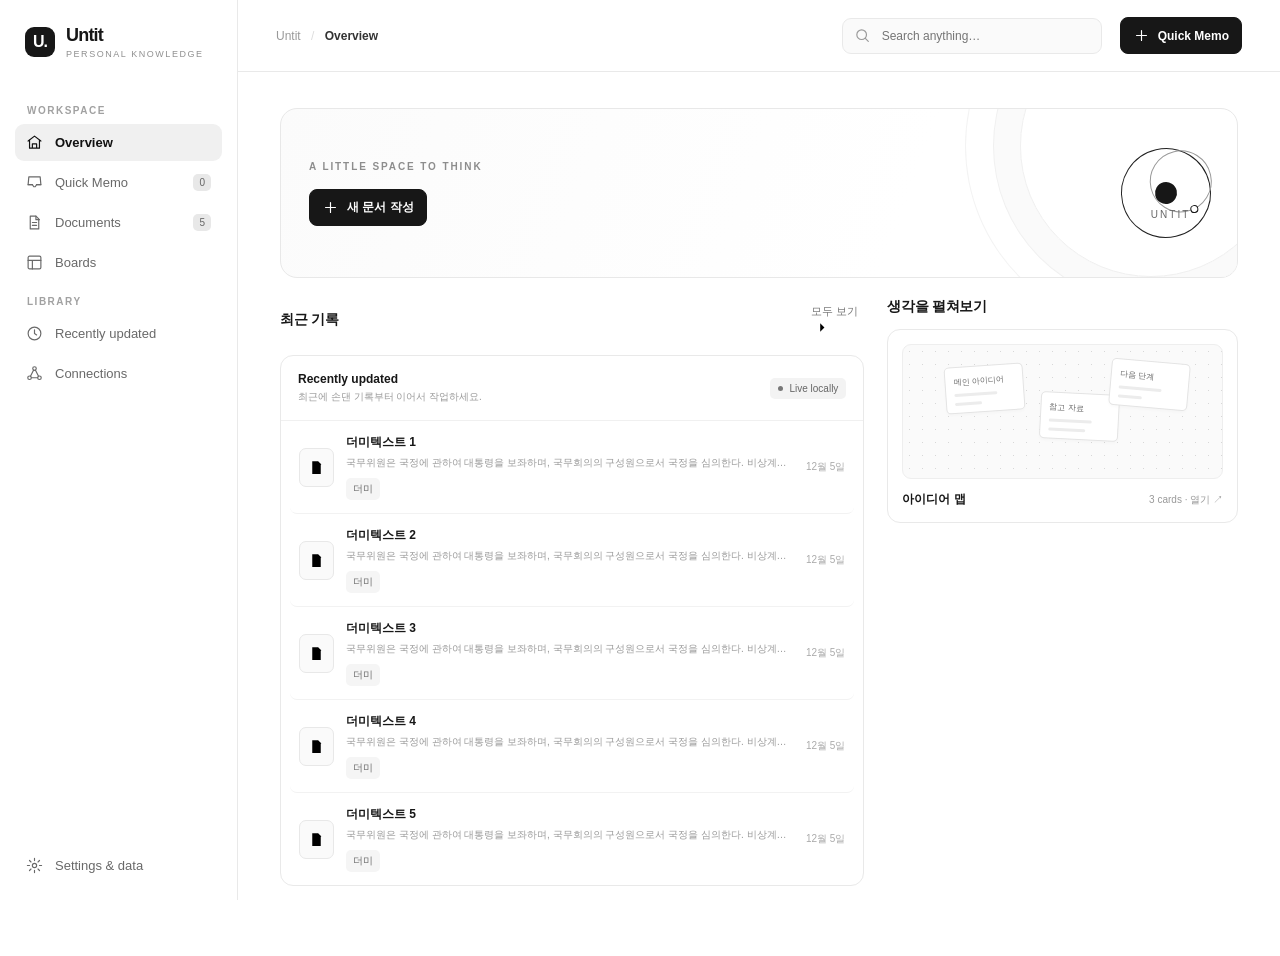
==== commit ab92170e: "split" ====
--- a/index.html
+++ b/index.html
@@ -1,241 +1,955 @@
-<!DOCTYPE html>
+<!doctype html>
 <!-- saved from url=(0047)file:///C:/Users/4leaf/Downloads/new/index.html -->
-<html lang="ko"><head><meta http-equiv="Content-Type" content="text/html; charset=UTF-8">
+<html lang="ko">
+  <head>
+    <meta http-equiv="Content-Type" content="text/html; charset=UTF-8" />
 
-<meta name="viewport" content="width=device-width, initial-scale=1">
-<meta name="theme-color" content="#ffffff">
-<title>Untit — Personal Knowledge Space</title>
-<style>
-:root{--ink:#171717;--muted:#777;--soft:#a0a0a0;--line:#e9e9e9;--panel:#fff;--canvas:#fafafa;--hover:#f5f5f5;--black:#171717;--radius:14px;--sidebar:238px;--shadow:0 18px 50px rgba(0,0,0,.10)}
-*{box-sizing:border-box}html,body{margin:0;min-height:100%;font-family:Inter,-apple-system,BlinkMacSystemFont,"Segoe UI",Roboto,"Noto Sans KR",sans-serif;color:var(--ink);background:#fff;font-size:14px}button,input,textarea,select{font:inherit}svg{width:17px;height:17px;display:block;flex:none}button{cursor:pointer}button:focus-visible,input:focus-visible,textarea:focus-visible,select:focus-visible{outline:2px solid #777;outline-offset:2px}a{color:inherit}::selection{background:#dedede;color:#111}
-.app{min-height:100vh;display:flex}.sidebar{width:var(--sidebar);border-right:1px solid var(--line);background:#fff;position:fixed;inset:0 auto 0 0;z-index:30;display:flex;flex-direction:column;padding:25px 15px 16px;transition:transform .22s ease}.brand{display:flex;align-items:center;gap:11px;padding:0 10px 31px}.brand-mark{width:30px;height:30px;background:#171717;border-radius:9px;display:grid;place-items:center;color:#fff;font-weight:800;font-size:16px;letter-spacing:-1px}.brand-name{font-size:18px;font-weight:750;letter-spacing:-.8px}.brand-caption{font-size:9px;color:#909090;letter-spacing:1.55px;margin-top:3px}.nav-label{font-size:10px;letter-spacing:1.5px;text-transform:uppercase;color:#a1a1a1;font-weight:700;padding:0 12px;margin:15px 0 8px}.nav{display:grid;gap:3px}.nav-btn{border:0;background:transparent;border-radius:9px;padding:10px 11px;display:flex;align-items:center;gap:12px;text-align:left;color:#696969;width:100%;font-size:13px;transition:background .15s,color .15s}.nav-btn:hover{background:#f7f7f7;color:#111}.nav-btn.active{background:#f0f0f0;color:#111;font-weight:650}.ico{width:17px;height:17px;flex:none;display:inline-grid;place-items:center}.ico svg{width:17px;height:17px;stroke:currentColor;fill:none;stroke-width:1.65;stroke-linecap:round;stroke-linejoin:round}.nav-count{margin-left:auto;font-size:10px;background:#e8e8e8;border-radius:5px;padding:3px 6px;color:#666}.side-bottom{margin-top:auto}.storage-card{margin:16px 3px 14px;padding:13px;background:#fafafa;border:1px solid #eee;border-radius:12px}.storage-top{display:flex;align-items:center;justify-content:space-between;font-size:11px;font-weight:650}.storage-note{font-size:10px;color:#888;line-height:1.5;margin-top:7px}.storage-line{height:3px;border-radius:5px;background:#e5e5e5;margin-top:11px;overflow:hidden}.storage-line i{display:block;height:100%;width:17%;background:#222;border-radius:5px}.profile{display:flex;gap:10px;align-items:center;padding:12px 9px 0;border-top:1px solid var(--line)}.avatar{width:32px;height:32px;border-radius:50%;background:#ebebeb;display:grid;place-items:center;color:#333;font-size:11px;font-weight:750}.profile-name{font-size:12px;font-weight:650}.profile-sub{font-size:10px;color:#999;margin-top:3px}.profile-more{margin-left:auto;color:#999}
-.main{margin-left:var(--sidebar);width:calc(100% - var(--sidebar));min-height:100vh}.topbar{height:72px;border-bottom:1px solid var(--line);display:flex;align-items:center;gap:18px;padding:0 38px;position:sticky;top:0;background:rgba(255,255,255,.94);backdrop-filter:blur(12px);z-index:20}.mobile-menu{display:none;border:0;background:white;padding:7px}.crumb{font-size:12px;color:#999;white-space:nowrap}.crumb b{color:#333;font-weight:650}.top-search{margin-left:auto;display:flex;align-items:center;gap:9px;border:1px solid #e9e9e9;background:#fafafa;height:36px;border-radius:9px;padding:0 11px;width:min(260px,30vw);color:#999}.top-search input{border:0;outline:0;min-width:0;width:100%;background:transparent;font-size:12px;color:#222}.shortcut{font-size:10px;border:1px solid #e2e2e2;padding:2px 5px;border-radius:4px;color:#999;white-space:nowrap}.btn{display:inline-flex;align-items:center;justify-content:center;gap:8px;border-radius:8px;border:1px solid #e3e3e3;background:#fff;color:#222;padding:9px 12px;font-weight:600;font-size:12px;white-space:nowrap;transition:background .15s,border .15s}.btn:hover{background:#f6f6f6;border-color:#d8d8d8}.btn.primary{background:#171717;border-color:#171717;color:#fff}.btn.primary:hover{background:#333}.btn.subtle{border-color:transparent;background:transparent}.btn.subtle:hover{background:#f3f3f3}.btn.danger{color:#b42318}.btn.small{padding:6px 9px;font-size:11px;border-radius:7px}.btn:disabled{opacity:.45;cursor:not-allowed}.content{max-width:1420px;margin:0 auto;padding:36px 42px 70px}.eyebrow{font-size:10px;letter-spacing:1.9px;text-transform:uppercase;color:#8d8d8d;font-weight:750}.page-heading{display:flex;justify-content:space-between;align-items:flex-end;gap:20px;margin-bottom:29px}.page-heading h1{margin:9px 0 0;font-size:31px;letter-spacing:-1.4px;line-height:1.15;font-weight:750}.page-heading p{margin:9px 0 0;color:#898989;font-size:12px;line-height:1.7}.heading-actions{display:flex;gap:8px;align-items:center}
-.welcome{display:flex;justify-content:space-between;align-items:flex-start;border:1px solid #e8e8e8;border-radius:17px;padding:26px 28px;margin-bottom:20px;background:linear-gradient(110deg,#fbfbfb,#fff 65%);position:relative;overflow:hidden}.welcome:after{content:"";position:absolute;right:-45px;top:-94px;width:260px;height:260px;border:1px solid #f0f0f0;border-radius:50%;box-shadow:0 0 0 26px #fafafa,0 0 0 27px #f0f0f0,0 0 0 54px #fff,0 0 0 55px #f3f3f3;pointer-events:none}.welcome h1{font-size:28px;letter-spacing:-1.25px;margin:9px 0 7px;position:relative;z-index:1}.welcome p{margin:0;color:#777;font-size:12px;line-height:1.7;position:relative;z-index:1}.welcome .btn{margin-top:17px;position:relative;z-index:1}.welcome-art{position:relative;z-index:1;margin:2px 18px 0 0;width:90px;height:90px;border:1px solid #222;border-radius:50%;display:grid;place-items:center;transform:rotate(-13deg)}.welcome-art:before{content:"";position:absolute;width:60px;height:60px;border:1px solid #999;border-radius:50%;transform:translate(17px,-8px)}.welcome-art:after{content:"";position:absolute;width:22px;height:22px;background:#171717;border-radius:50%;box-shadow:24px 22px 0 -8px #fff,24px 22px 0 -7px #171717}.welcome-art span{font-size:10px;letter-spacing:2px;transform:rotate(13deg);margin-top:43px;color:#666}
-.stats{display:grid;grid-template-columns:repeat(3,minmax(0,1fr));gap:13px;margin-bottom:27px}.stat{border:1px solid var(--line);border-radius:12px;padding:16px 17px;background:#fff}.stat-top{display:flex;justify-content:space-between;align-items:center;font-size:11px;color:#888}.stat-icon{width:27px;height:27px;border-radius:8px;background:#f4f4f4;display:grid;place-items:center;color:#444}.stat-num{font-weight:750;font-size:26px;letter-spacing:-1.3px;margin-top:13px}.stat-foot{font-size:10px;color:#9a9a9a;margin-top:3px}
-.section-head{display:flex;align-items:center;justify-content:space-between;margin:0 0 13px}.section-head h2{font-size:14px;letter-spacing:-.3px;margin:0;font-weight:730}.text-link{border:0;background:none;color:#777;font-size:11px;padding:6px}.text-link:hover{color:#111}.home-grid{display:grid;grid-template-columns:minmax(0,1.25fr) minmax(275px,.75fr);gap:23px}.home-grid>*{min-width:0}.panel{border:1px solid var(--line);border-radius:13px;background:#fff;min-width:0}.panel-head{padding:16px 17px;border-bottom:1px solid #f0f0f0;display:flex;justify-content:space-between;align-items:center}.panel-head h3{font-size:12px;margin:0;font-weight:700}.panel-head p{color:#999;font-size:10px;margin:4px 0 0}.recent-list{padding:0 9px}.doc-row{display:flex;align-items:center;gap:12px;padding:13px 9px;border-bottom:1px solid #f2f2f2;cursor:pointer;border-radius:7px;min-width:0}.doc-row:last-child{border-bottom:0}.doc-row:hover{background:#fafafa}.file-icon{width:35px;height:39px;border:1px solid #e8e8e8;background:#fafafa;border-radius:7px;display:grid;place-items:center;flex:none;color:#676767}.row-copy{min-width:0;flex:1}.row-title{font-size:12px;font-weight:650;white-space:nowrap;overflow:hidden;text-overflow:ellipsis}.row-snippet{font-size:10px;color:#999;margin-top:5px;white-space:nowrap;overflow:hidden;text-overflow:ellipsis}.row-meta{font-size:10px;color:#aaa;text-align:right;white-space:nowrap}.tag-list{display:flex;flex-wrap:wrap;gap:5px;margin-top:8px}.tag{display:inline-flex;align-items:center;gap:5px;background:#f5f5f5;color:#696969;border-radius:5px;padding:4px 7px;font-size:10px;white-space:nowrap}.tag.dark{background:#e8e8e8;color:#333}.quick-panel{padding:18px}.quick-panel textarea{width:100%;min-height:105px;resize:vertical;border:0;outline:0;font-size:13px;line-height:1.7;color:#222;padding:12px 0;background:transparent}.quick-panel textarea::placeholder{color:#bbb}.quick-panel input{width:100%;border:0;border-bottom:1px solid #eee;padding:7px 0 11px;outline:0;font-size:13px;background:transparent}.quick-actions{display:flex;justify-content:space-between;align-items:center;border-top:1px solid #eee;padding-top:12px}.hint{font-size:10px;color:#aaa}.capture-tools{display:flex;gap:8px;align-items:center}.mini-board{padding:14px;cursor:pointer}.mini-board-canvas{height:135px;border:1px solid #eee;border-radius:9px;background-color:#fafafa;background-image:radial-gradient(#d7d7d7 .8px,transparent .8px);background-size:13px 13px;position:relative;overflow:hidden}.mini-note{position:absolute;background:#fff;border:1px solid #e4e4e4;border-radius:5px;width:79px;height:47px;padding:9px 8px;font-size:8px;color:#666;box-shadow:0 2px 3px #00000005}.mini-note:nth-child(1){left:13%;top:15%;transform:rotate(-4deg)}.mini-note:nth-child(2){left:43%;top:36%;transform:rotate(3deg)}.mini-note:nth-child(3){left:65%;top:12%;transform:rotate(5deg)}.mini-note i{display:block;width:70%;height:3px;border-radius:2px;background:#ececec;margin-top:6px}.board-mini-meta{display:flex;justify-content:space-between;align-items:center;margin-top:12px}.board-mini-meta b{font-size:12px}.board-mini-meta span{font-size:10px;color:#999}
-.filterbar{display:flex;gap:8px;align-items:center;flex-wrap:wrap;margin-bottom:17px}.filter-select,.filter-input{height:34px;border:1px solid #e7e7e7;background:white;border-radius:8px;padding:0 10px;font-size:11px;color:#555}.filter-input{min-width:180px}.view-switch{margin-left:auto;display:flex;border:1px solid #e7e7e7;border-radius:8px;padding:3px;gap:2px}.view-switch button{border:0;background:transparent;border-radius:5px;padding:5px 8px;color:#999}.view-switch button.active{background:#eee;color:#111}.library-list{border:1px solid var(--line);border-radius:12px;overflow:hidden}.library-list.classified .list-header,.library-list.classified .library-item{grid-template-columns:minmax(240px,1.7fr) minmax(180px,1.1fr) 100px}.list-header{display:grid;grid-template-columns:minmax(240px,1.7fr) minmax(100px,.65fr) minmax(130px,.8fr) 100px;gap:15px;padding:11px 18px;background:#fafafa;border-bottom:1px solid var(--line);font-size:10px;color:#999}.library-item{display:grid;grid-template-columns:minmax(240px,1.7fr) minmax(100px,.65fr) minmax(130px,.8fr) 100px;gap:15px;align-items:center;padding:15px 18px;border-bottom:1px solid #f0f0f0;cursor:pointer;min-height:67px}.library-item:last-child{border-bottom:0}.library-item:hover{background:#fcfcfc}.item-main{display:flex;gap:11px;align-items:center;min-width:0}.item-main .file-icon{height:34px;width:32px}.item-main .row-title{font-size:12px}.item-main .row-snippet{max-width:100%}.kind-pill{font-size:10px;color:#666;background:#f4f4f4;padding:5px 7px;border-radius:5px;justify-self:start}.item-category{font-size:11px;color:#888}.item-date{font-size:10px;color:#999;text-align:right}.empty{padding:56px 20px;text-align:center}.empty-mark{width:44px;height:44px;border:1px solid #e7e7e7;background:#fafafa;border-radius:13px;display:grid;place-items:center;margin:0 auto 13px;color:#666}.empty h3{margin:0;font-size:14px}.empty p{margin:7px auto 16px;max-width:300px;color:#999;font-size:11px;line-height:1.7}
-.quick-memo-link-previews{display:grid;grid-template-columns:repeat(auto-fill,minmax(220px,320px));gap:10px;margin:0 0 14px}.quick-memo-link-preview{display:block;overflow:hidden;border:1px solid #e5e5e5;border-radius:9px;color:inherit;text-decoration:none;background:#fff}.quick-memo-link-preview:hover{border-color:#bbb;box-shadow:0 3px 12px #0000000d}.quick-memo-link-preview img,.quick-memo-link-preview .memo-preview-image{display:block;width:100%;height:130px;object-fit:cover;background:#edf0f1}.quick-memo-link-preview .memo-preview-image{display:grid;place-items:center;color:#98a0a2;font-size:12px}.quick-memo-link-preview .memo-preview-copy{padding:10px 12px}.quick-memo-link-preview .memo-preview-domain{font-size:10px;color:#999;margin-bottom:4px}.quick-memo-link-preview .memo-preview-title{font-size:13px;font-weight:650;line-height:1.4;overflow:hidden;display:-webkit-box;-webkit-line-clamp:2;-webkit-box-orient:vertical}.quick-memo-link-preview .memo-preview-description{font-size:11px;line-height:1.5;color:#888;margin-top:4px;overflow:hidden;display:-webkit-box;-webkit-line-clamp:2;-webkit-box-orient:vertical}.quick-memo-link-previews{display:grid;grid-template-columns:repeat(auto-fill,minmax(220px,320px));gap:10px;margin:0 0 14px}.quick-memo-link-preview{display:block;overflow:hidden;border:1px solid #e5e5e5;border-radius:9px;color:inherit;text-decoration:none;background:#fff}.quick-memo-link-preview:hover{border-color:#bbb;box-shadow:0 3px 12px #0000000d}.quick-memo-link-preview img,.quick-memo-link-preview .memo-preview-image{display:block;width:100%;height:130px;object-fit:cover;background:#edf0f1}.quick-memo-link-preview .memo-preview-image{display:grid;place-items:center;color:#98a0a2;font-size:12px}.quick-memo-link-preview .memo-preview-copy{padding:10px 12px}.quick-memo-link-preview .memo-preview-domain{font-size:10px;color:#999;margin-bottom:4px}.quick-memo-link-preview .memo-preview-title{font-size:13px;font-weight:650;line-height:1.4;overflow:hidden;display:-webkit-box;-webkit-line-clamp:2;-webkit-box-orient:vertical}.quick-memo-link-preview .memo-preview-description{font-size:11px;line-height:1.5;color:#888;margin-top:4px;overflow:hidden;display:-webkit-box;-webkit-line-clamp:2;-webkit-box-orient:vertical}.quick-memo-draft-files{margin-top:9px}.quick-memo-draft-file{display:flex;align-items:center;gap:10px;padding:5px 0;font-size:11px;color:#666}.quick-memo-draft-file button{border:0;background:transparent;color:#999}.quick-memo-actions{display:flex;gap:6px;flex-wrap:wrap}.quick-memo-tags{display:flex;align-items:center;gap:10px;max-width:720px;margin:0 0 12px}.quick-memo-tags label{font-size:11px;color:#888;flex:none}.quick-memo-tags .field{max-width:440px}.quick-memo-tags .form-help{margin:0}.quick-memo-body{display:block;margin:0 0 12px}.quick-memo-attachments{max-width:760px;border-top:1px solid #eee;padding-top:12px}.quick-memo-attachment{display:flex;align-items:center;gap:9px;padding:6px 0;font-size:12px}.quick-memo-attachment img{width:52px;height:40px;object-fit:cover;border-radius:5px}.quick-memo-attachment video{width:180px;max-height:120px;border-radius:5px;background:#111}.quick-memo-attachment a{color:#555;overflow-wrap:anywhere}.quick-memo-attachment button{margin-left:auto;border:0;background:none;color:#999}.quick-memo-footer{display:flex;justify-content:space-between;align-items:center;border-top:1px solid #eee;padding-top:12px;margin-top:12px}.editor-page-actions{display:flex;justify-content:flex-end;gap:8px;margin-bottom:8px}.editor-layout{display:block;width:100%}.editor-main{min-width:0;max-width:none;width:100%}.editor-body{height:max(360px,calc(100vh - 560px));min-height:360px;resize:none;overflow:auto}.editor-toolbar{display:flex;align-items:center;justify-content:space-between;gap:12px;margin-bottom:20px}.save-state{font-size:10px;color:#999;display:flex;align-items:center;gap:6px}.save-dot{width:5px;height:5px;background:#aaa;border-radius:50%}.editor-title{border:0;outline:0;width:100%;font-size:34px;line-height:1.25;font-weight:750;letter-spacing:-1.5px;padding:9px 0 16px;resize:none;min-height:60px;background:transparent;color:#171717}.editor-title::placeholder{color:#d0d0d0}.editor-meta{display:flex;align-items:center;gap:10px;padding-bottom:18px;border-bottom:1px solid var(--line);font-size:10px;color:#999}.editor-meta .dotsep{color:#ddd}.formatbar{display:flex;align-items:center;flex-wrap:wrap;gap:5px;padding:13px 0;border-bottom:1px solid #f0f0f0}.formatbar select{max-width:180px}.formatbar .format-select{height:29px;border:1px solid #e7e7e7;border-radius:6px;padding:0 7px;background:#fff;color:#555;font-size:11px}.format-color{position:relative;display:inline-grid;place-items:center;width:30px;height:29px;border-radius:6px;color:#555;font-weight:750;cursor:pointer}.format-color:hover{background:#f1f1f1}.format-color input{position:absolute;inset:0;width:100%;height:100%;opacity:0;cursor:pointer}.format-color:after{content:"";position:absolute;bottom:3px;left:8px;right:8px;height:3px;background:#555;border-radius:2px;pointer-events:none}.format-highlight:after{background:#f0c933}.formatbar button{border:0;background:transparent;color:#777;border-radius:6px;min-width:30px;height:29px;padding:0 8px;font-size:11px}.formatbar button:hover{background:#f1f1f1;color:#111}.editor-body{width:100%;height:max(360px,calc(100vh - 560px));min-height:360px;resize:none;overflow:auto;border:0;outline:0;padding:21px 0;font-size:14px;line-height:1.95;color:#3c3c3c;background:transparent;font-family:inherit}.editor-body::placeholder{color:#c0c0c0}.editor-sidebar{padding-top:5px}.side-section{border:1px solid var(--line);border-radius:11px;margin-bottom:13px;overflow:hidden}.side-section-head{padding:13px 14px;display:flex;align-items:center;justify-content:space-between;font-size:11px;font-weight:700;border-bottom:1px solid #f1f1f1}.side-section-body{padding:12px 14px}.field-label{font-size:10px;color:#999;margin-bottom:7px;display:block}.field{width:100%;border:1px solid #e7e7e7;border-radius:7px;padding:9px 10px;font-size:11px;outline:0;background:#fff;color:#333}.field:focus{border-color:#aaa}.field+.field-label{margin-top:14px}.small-field-row{display:flex;gap:6px}.small-field-row .field{min-width:0}.side-actions{display:flex;gap:5px;flex-wrap:wrap;margin-top:10px}.relation-item{font-size:11px;color:#666;padding:7px 0;display:flex;align-items:center;gap:7px;cursor:pointer}.relation-item:hover{color:#111}.relation-item .relation-text{white-space:nowrap;text-overflow:ellipsis;overflow:hidden}.relation-item button{border:0;background:transparent;color:#aaa;margin-left:auto}.attachment-row{display:flex;gap:8px;align-items:center;padding:8px 0;border-bottom:1px solid #f3f3f3;font-size:10px}.attachment-row:last-child{border:0}.attachment-row .att-name{overflow:hidden;text-overflow:ellipsis;white-space:nowrap;flex:1}.attachment-row a{color:#555}.attachment-row button{border:0;background:none;color:#aaa;padding:3px}.backlink-foot{font-size:10px;color:#999;line-height:1.6;margin-top:8px}
-.board-toolbar{display:flex;align-items:center;gap:8px;margin-bottom:14px;flex-wrap:wrap}.board-wrap{cursor:crosshair;height:min(68vh,760px);min-height:460px;border:1px solid #e5e5e5;border-radius:13px;overflow:hidden;position:relative;background:#fbfbfb;background-image:radial-gradient(#d8d8d8 .85px,transparent .85px);background-size:18px 18px;touch-action:none}.board-viewport{position:absolute;inset:0;overflow:hidden}.board-world{position:absolute;width:2200px;height:1600px;left:0;top:0;transform-origin:0 0}.board-edges{position:absolute;inset:0;width:2200px;height:1600px;overflow:visible;pointer-events:auto}.board-edge-hit{stroke:transparent;stroke-width:14;pointer-events:stroke;cursor:pointer}.board-edge-handle{fill:#fff;stroke:#171717;stroke-width:2;pointer-events:all;cursor:crosshair}.board-edge-line{stroke:#9b9b9b;stroke-width:1.5;fill:none;pointer-events:none}.board-edge-line.selected{stroke:#111;stroke-width:2}.board-tools [data-board-item="line"].active{background:#eee;border-color:#bbb}.board-document-panel{position:absolute;z-index:8;top:76px;right:18px;width:min(420px,calc(100% - 36px));height:min(680px,calc(100% - 100px));min-width:min(300px,calc(100% - 24px));min-height:260px;max-width:calc(100% - 16px);max-height:calc(100% - 84px);display:flex;flex-direction:column;background:#fff;border:1px solid #dcdcdc;border-radius:12px;box-shadow:0 10px 34px #00000020;overflow:hidden;resize:both}.board-document-panel.is-dragging{pointer-events:none}.board-document-panel-head{display:flex;align-items:center;gap:8px;padding:9px 11px;border-bottom:1px solid #eee;background:#fafafa;flex:none}.board-document-window-move{display:flex;align-items:center;gap:7px;flex:1;min-width:0;cursor:move;color:#777;font-size:11px;user-select:none;touch-action:none}.board-document-window-move span{overflow:hidden;text-overflow:ellipsis;white-space:nowrap}.board-document-drag-handle{display:flex;align-items:center;gap:5px;flex:none;cursor:grab;color:#666;background:#fff;border:1px solid #e7e7e7;border-radius:6px;padding:5px 7px;font-size:10px;user-select:none}.board-document-drag-handle:active{cursor:grabbing}.board-document-close{border:0;background:transparent;font-size:20px;color:#888;padding:2px 5px;cursor:pointer}.board-document-panel-content{padding:18px;overflow:auto;flex:1}.board-document-panel-content h2{font-size:21px;line-height:1.4;margin:7px 0 12px;overflow-wrap:anywhere}.board-document-panel-meta{font-size:10px;color:#999;margin-bottom:14px}.board-document-panel-tags{display:flex;flex-wrap:wrap;gap:5px;margin-bottom:14px}.board-document-panel-tags span{font-size:10px;color:#666;background:#f4f4f4;border-radius:12px;padding:4px 8px}.board-document-panel-body{font-size:13px;line-height:1.85;color:#444;white-space:pre-wrap;overflow-wrap:anywhere}.board-document-panel-attachments{border-top:1px solid #eee;margin-top:16px;padding-top:12px}.board-document-panel-attachments a{display:block;color:#555;font-size:11px;padding:5px 0;overflow-wrap:anywhere}.board-document-panel-image{display:block;width:100%;max-height:300px;object-fit:contain;background:#f7f7f7;border:1px solid #eee;border-radius:8px;margin:8px 0}.board-document-panel-video{display:block;width:100%;max-height:300px;margin:8px 0;background:#111;border-radius:8px}.board-document-panel-file{padding:7px 0;border-bottom:1px solid #f3f3f3}.board-document-panel-file:last-child{border-bottom:0}.board-document-panel-file a{padding:0}.board-document-panel-file small{display:block;color:#999;font-size:10px;margin-top:3px}.board-document-panel-foot{padding:11px 14px;border-top:1px solid #eee;display:flex;justify-content:flex-end}
-.board-card{position:absolute;width:218px;min-height:121px;touch-action:none;-webkit-user-drag:none;background:#fff;border:1px solid #e4e4e4;border-radius:10px;box-shadow:0 3px 10px #00000005;cursor:grab;overflow:hidden;user-select:none}.board-card:active{cursor:grabbing}#boardWorld [data-card]{touch-action:none;user-select:none;-webkit-user-drag:none}.board-card.selected{border-color:#171717;box-shadow:0 0 0 2px #17171712,0 5px 14px #0000000a}.board-card-top{display:flex;align-items:center;gap:7px;border-bottom:1px solid #f0f0f0;padding:10px 12px}.board-card-dot{width:7px;height:7px;border-radius:2px;background:#171717}.board-card-type{font-size:9px;color:#999}.board-card-menu{margin-left:auto;border:0;background:transparent;color:#aaa;padding:0 2px;font-size:16px}.board-card-title{font-size:12px;font-weight:700;padding:11px 12px 5px;white-space:nowrap;text-overflow:ellipsis;overflow:hidden}.board-card-body{font-size:10px;color:#888;line-height:1.65;padding:0 12px 13px;display:-webkit-box;-webkit-line-clamp:3;-webkit-box-orient:vertical;overflow:hidden;white-space:pre-wrap}.board-empty-hint{position:absolute;left:50%;top:50%;transform:translate(-50%,-50%);text-align:center;color:#aaa;width:260px;pointer-events:none}.board-empty-hint b{display:block;font-size:13px;color:#777;margin-bottom:5px}.board-empty-hint span{font-size:11px;line-height:1.6}.board-floating{position:absolute;bottom:13px;left:13px;right:13px;display:flex;align-items:flex-end;justify-content:space-between;gap:10px;pointer-events:none}.board-floating>*{pointer-events:auto}.board-control-group{display:flex;align-items:center;gap:7px}.board-history-controls{display:flex;gap:5px;padding:4px;background:#fff;border:1px solid #e5e5e5;border-radius:8px;box-shadow:0 2px 8px #00000005}.zoom-controls{display:flex;align-items:center;background:#fff;border:1px solid #e5e5e5;border-radius:8px;box-shadow:0 2px 8px #00000005;overflow:hidden}.zoom-controls button{width:30px;height:31px;border:0;background:white;color:#555}.zoom-controls button:hover{background:#f4f4f4}.zoom-label{font-size:10px;color:#888;min-width:42px;text-align:center}.board-tip{font-size:10px;background:#fff;border:1px solid #e7e7e7;border-radius:8px;padding:9px 11px;color:#888;box-shadow:0 2px 8px #00000004}.board-list-grid{display:grid;grid-template-columns:repeat(3,minmax(0,1fr));gap:14px}.board-tile{border:1px solid #e6e6e6;border-radius:12px;padding:15px;cursor:pointer}.board-tile:hover{border-color:#cfcfcf;box-shadow:0 4px 14px #00000004}.board-tile .mini-board-canvas{height:150px}.board-tile h3{font-size:13px;margin:13px 0 5px}.board-tile p{font-size:10px;color:#999;margin:0}
-.tag-cloud{display:flex;flex-wrap:wrap;gap:9px}.tag-chip{display:flex;align-items:center;gap:9px;padding:11px 13px;border:1px solid #e8e8e8;border-radius:9px;background:#fff;cursor:pointer;font-size:12px}.tag-chip:hover,.tag-chip.active{background:#f3f3f3;border-color:#d7d7d7}.tag-chip span{font-size:10px;color:#999}.tags-layout{display:grid;grid-template-columns:240px minmax(0,1fr);gap:22px}.tag-summary{padding:20px;border:1px solid var(--line);border-radius:12px;align-self:start}.tag-summary strong{display:block;font-size:28px;letter-spacing:-1px}.tag-summary p{color:#999;font-size:11px;line-height:1.7;margin-bottom:0}.settings-grid{display:grid;grid-template-columns:minmax(0,1fr) minmax(0,1fr);gap:15px}.settings-card{border:1px solid #e8e8e8;border-radius:12px;padding:19px}.settings-card h3{margin:0 0 8px;font-size:13px}.settings-card p{font-size:11px;color:#888;line-height:1.7;margin:0 0 15px}.status-pill{display:inline-flex;align-items:center;gap:6px;background:#f3f3f3;border-radius:5px;color:#666;padding:5px 8px;font-size:10px}.status-pill i{height:5px;width:5px;border-radius:50%;background:#777}.footer-note{text-align:center;font-size:10px;color:#bbb;margin-top:48px}
-.modal-backdrop{position:fixed;inset:0;background:rgba(0,0,0,.28);z-index:90;display:flex;align-items:center;justify-content:center;padding:20px;backdrop-filter:blur(3px)}.modal{width:min(490px,100%);max-height:min(85vh,700px);overflow:auto;background:#fff;border:1px solid #e7e7e7;border-radius:15px;box-shadow:var(--shadow)}.modal.wide{width:min(600px,100%)}.modal-head{padding:19px 21px 14px;border-bottom:1px solid #f0f0f0;display:flex;align-items:center;justify-content:space-between}.modal-head h3{margin:0;font-size:15px;letter-spacing:-.3px}.modal-close{border:0;background:transparent;color:#999;font-size:20px;line-height:1;padding:2px 5px}.modal-body{padding:20px 21px}.modal-foot{display:flex;justify-content:flex-end;gap:8px;padding:0 21px 20px}.form-group{margin-bottom:15px}.form-group:last-child{margin-bottom:0}.form-group label{display:block;font-size:11px;color:#777;margin-bottom:7px}.form-control{width:100%;border:1px solid #e4e4e4;border-radius:8px;outline:0;padding:10px 11px;font-size:12px;background:#fff}.form-control:focus{border-color:#aaa}.form-control.textarea{min-height:125px;resize:vertical;line-height:1.7}.form-help{font-size:10px;color:#aaa;line-height:1.6;margin-top:7px}.choice-grid{display:grid;grid-template-columns:1fr 1fr;gap:9px}.choice{border:1px solid #e5e5e5;border-radius:9px;padding:12px;text-align:left;background:white}.choice.active{border-color:#171717;background:#fafafa}.choice b{font-size:12px;display:block}.choice span{display:block;color:#999;font-size:10px;margin-top:4px}.search-results{max-height:50vh;overflow:auto;margin-top:10px}.search-result{display:flex;align-items:center;gap:10px;padding:10px;border-radius:8px;cursor:pointer}.search-result:hover{background:#f7f7f7}.search-result .grow{min-width:0;flex:1}.search-result b{font-size:12px;display:block;overflow:hidden;text-overflow:ellipsis;white-space:nowrap}.search-result small{font-size:10px;color:#999;display:block;margin-top:4px;overflow:hidden;text-overflow:ellipsis;white-space:nowrap}.toast-wrap{position:fixed;bottom:20px;right:22px;z-index:150;display:grid;gap:8px}.toast{background:#171717;color:#fff;border-radius:9px;padding:12px 15px;box-shadow:0 9px 30px #0002;font-size:11px;max-width:320px;animation:toastIn .18s ease}.toast.error{background:#8d2c26}@keyframes toastIn{from{transform:translateY(6px);opacity:0}to{transform:none;opacity:1}}.hide{display:none!important}.mobile-shade{display:none}
-@media(max-width:1100px){:root{--sidebar:218px}.content{padding:30px 27px 55px}.topbar{padding:0 27px}.editor-layout{grid-template-columns:minmax(0,1fr) 235px;gap:19px}.board-list-grid{grid-template-columns:repeat(2,minmax(0,1fr))}}
-@media(max-width:820px){#mobileMenu{display:inline-flex;align-items:center;justify-content:center}html,body{width:100%;max-width:100%;overflow-x:clip}.app,.main,#viewRoot,.content{min-width:0;max-width:100%}.sidebar{max-width:min(var(--sidebar),86vw)}:root{--sidebar:238px}.sidebar{transform:translateX(-100%);box-shadow:none}.sidebar.open{transform:translateX(0);box-shadow:12px 0 40px #00000012}.mobile-shade.show{display:block;position:fixed;inset:0;background:#0003;z-index:25}.main{margin-left:0;width:100%}.mobile-menu{display:inline-flex;align-items:center;justify-content:center;flex:none}.topbar{height:62px;padding:0 18px;gap:12px;min-width:0;max-width:100%;overflow:hidden}.content{padding:25px 18px 48px}.page-heading h1{font-size:28px}.home-grid{grid-template-columns:minmax(0,1fr)}.stats{gap:9px}.stat{padding:13px}.stat-num{font-size:23px}.editor-layout{grid-template-columns:minmax(0,1fr)}.editor-sidebar{display:grid;grid-template-columns:repeat(2,minmax(0,1fr));gap:10px}.side-section{margin-bottom:0}.editor-title{font-size:30px;overflow-wrap:anywhere}.top-search{width:min(260px,45vw);min-width:0;flex:1}.board-list-grid{grid-template-columns:repeat(2,minmax(0,1fr))}.tags-layout{grid-template-columns:minmax(0,1fr)}.tag-summary{display:none}}
-@media(max-width:820px){#editorBlocks{padding-left:42px}.editor-block-controls{left:-43px;opacity:1;visibility:visible}}@media(max-width:560px){.topbar{gap:8px;padding-left:12px;padding-right:12px}.crumb{display:none}.top-search{width:100%;min-width:0;margin-left:0;flex:1}.top-search .shortcut{display:none}.topbar>.btn{padding:8px 9px;font-size:11px;flex:none}.content{padding:21px 14px 40px}.page-heading{align-items:flex-start;margin-bottom:23px}.page-heading h1{font-size:25px}.page-heading p{font-size:11px}.heading-actions{flex-direction:column;align-items:stretch}.heading-actions .btn{justify-content:center}.welcome{padding:20px 18px}.welcome h1{font-size:23px;max-width:245px}.welcome p{max-width:245px}.welcome-art{width:54px;height:54px;margin:3px 0 0}.welcome-art:before{width:34px;height:34px;transform:translate(9px,-4px)}.welcome-art:after{width:14px;height:14px;box-shadow:14px 14px 0 -5px white,14px 14px 0 -4px #171717}.welcome-art span{font-size:6px;margin-top:26px;letter-spacing:1px}.stats{grid-template-columns:repeat(3,minmax(0,1fr));gap:6px}.stat{padding:10px 9px}.stat-top{font-size:9px;gap:3px}.stat-icon{display:none}.stat-num{font-size:21px;margin-top:9px}.stat-foot{font-size:9px;line-height:1.4}.home-grid{gap:20px}.list-header{display:none}.library-item{grid-template-columns:minmax(0,1fr) 70px;gap:8px;padding:13px}.item-category{display:none}.item-date{grid-column:2;grid-row:1}.kind-pill{grid-column:2;grid-row:1;justify-self:start}.item-main{grid-column:1;grid-row:1 / span 2}.editor-sidebar{grid-template-columns:1fr}.editor-title{font-size:27px}.editor-meta{flex-wrap:wrap}.board-list-grid{grid-template-columns:minmax(0,1fr)}.board-wrap{height:62vh;min-height:420px}.board-tip{display:none}.settings-grid{grid-template-columns:minmax(0,1fr)}.filterbar{gap:6px}.filter-input{width:100%;min-width:0}.view-switch{margin-left:0}.row-meta{display:none}.page-heading .heading-actions .btn{font-size:10px}.modal-backdrop{padding:10px}.modal{border-radius:12px}}
-.board-breadcrumb{display:flex;align-items:center;gap:8px;font-size:11px;color:#999;margin:-5px 0 14px}.board-breadcrumb button{border:0;background:none;color:#777;padding:3px}.board-tools{display:flex;flex-wrap:wrap;gap:6px;padding:9px;margin-bottom:10px;background:#fff;border:1px solid #eee;border-radius:10px}.board-item[data-edit-board-item]{cursor:pointer}.board-item.selected{border-color:#171717;box-shadow:0 0 0 2px #17171720,0 5px 14px #0000000a}.board-item[data-edit-board-item] .item-content:empty:before{content:"클릭해 내용을 입력하세요";color:#aaa}.board-item{position:absolute;width:218px;min-height:100px;touch-action:none;-webkit-user-drag:none;background:#fff;border:1px solid #e4e4e4;border-radius:10px;box-shadow:0 3px 10px #00000008;overflow:hidden;user-select:none}.board-item .item-head{padding:9px 11px;border-bottom:1px solid #f1f1f1;font-size:10px;color:#888;display:flex;justify-content:space-between}.board-item .item-content{padding:11px;font-size:12px;line-height:1.65;white-space:pre-wrap;overflow-wrap:anywhere}.board-card-attachments{display:grid;gap:6px;padding:0 12px 12px}.board-item.board-attachment .item-content{padding:0}.board-media-image{display:block;width:100%;max-height:190px;object-fit:contain;background:#f7f7f7;border-radius:4px}.board-media-video{display:block;width:100%;max-height:180px;background:#111;border-radius:4px}.board-media-file{display:block;overflow-wrap:anywhere;padding:8px 9px;border:1px solid #eee;border-radius:6px;background:#fafafa;color:#555;font-size:10px;text-decoration:none}.board-attachment img{display:block;width:100%;max-height:240px;object-fit:contain;background:#f7f7f7}.board-attachment video{display:block;width:100%;max-height:240px;background:#111}.board-file-download{display:grid;grid-template-columns:36px minmax(0,1fr);align-items:center;gap:8px;min-height:58px;color:#555;text-decoration:none}.board-file-download .board-file-mark{display:grid;place-items:center;width:34px;height:38px;border-radius:6px;background:#f3f3f3;font-size:18px}.board-file-download span:nth-child(2){overflow:hidden;text-overflow:ellipsis;white-space:nowrap}.board-file-download small{grid-column:2;color:#999;font-size:10px}.board-item.todo .item-content{font-size:12px}.board-item.column{min-height:260px;background:#f8f8f8}.board-item.nested{border-color:#cfcfcf;cursor:pointer}.board-item table{border-collapse:collapse;width:100%;font-size:9px}.board-item td{border:1px solid #eee;padding:4px}.app.board-open{height:100vh;min-height:0;overflow:hidden}.app.board-open .main{height:100vh;min-height:0;overflow:hidden}.app.board-open .topbar{display:none}.app.board-open #viewRoot{position:fixed;inset:0 0 0 var(--sidebar);z-index:21;width:auto;height:100vh;max-width:none;margin:0;padding:0;overflow:hidden;background:#fbfbfb}.board-stage{position:relative;width:100%;height:100%;overflow:hidden}.app.board-open .board-wrap{height:100%;min-height:0;border:0;border-radius:0}.board-toolbar{position:absolute;z-index:5;top:14px;left:14px;display:flex;align-items:center;gap:7px;flex-wrap:nowrap;max-width:calc(100% - 28px);margin:0;padding:8px;background:#ffffffed;border:1px solid #e6e6e6;border-radius:11px;box-shadow:0 4px 18px #0000000d;backdrop-filter:blur(12px);overflow-x:auto;scrollbar-width:thin}.board-name{font-size:12px;font-weight:700;white-space:nowrap;padding:0 5px}.board-toolbar .board-tools{display:flex;align-items:center;gap:5px;flex:none;flex-wrap:nowrap;padding:0;margin:0;background:none;border:0;border-radius:0}.board-toolbar .board-tools .btn{padding:6px 8px}.board-submenu{position:absolute;z-index:6;display:flex;align-items:center;gap:7px;padding:8px;background:#fff;border:1px solid #e6e6e6;border-radius:9px;box-shadow:0 4px 18px #0000000d}.board-submenu label{font-size:10px;color:#777;white-space:nowrap}.board-submenu select{height:30px}.board-submenu button{flex:none}.app.board-open .board-floating{bottom:14px;left:14px;right:14px}.app.board-open .board-tip{pointer-events:none}@media(max-width:820px){.app.board-open #viewRoot{left:0}.board-toolbar{top:8px;left:8px;max-width:calc(100% - 16px)}.app.board-open .board-floating{bottom:8px;left:8px;right:8px}}
-.link-preview{cursor:pointer;transition:border-color .15s,box-shadow .15s}.link-preview:hover{border-color:#bbb;box-shadow:0 4px 14px #00000012}.link-preview .item-content{display:grid;gap:8px}.link-preview .item-content strong{font-size:12px;line-height:1.5}.link-preview-url{display:block;font-size:10px;color:#888;white-space:nowrap;overflow:hidden;text-overflow:ellipsis}.link-preview .board-card-menu{font-size:13px}
-.link-preview{width:286px;min-height:0;background:#fff;cursor:pointer;transition:border-color .15s,box-shadow .15s}.link-preview:hover{border-color:#bbb;box-shadow:0 4px 14px #00000012}.link-preview-thumb{width:100%;height:112px;overflow:hidden;background:#e8edef}.link-preview-image{display:block;width:100%;height:100%;object-fit:cover;pointer-events:none;-webkit-user-drag:none;user-select:none}.link-preview-placeholder{display:grid;place-items:center;width:100%;height:100%;background:linear-gradient(135deg,#dbe5e8,#eef1f2 55%,#d2dde0);color:#6f7e82;font-size:16px;font-weight:650;letter-spacing:.3px}.link-preview .item-head{align-items:center;padding:8px 12px 0;border:0;font-size:10px;color:#999}.link-preview .item-head .board-card-menu{font-size:13px}.link-preview .item-content{display:grid;gap:4px;padding:3px 12px 12px}.link-preview .item-content strong{font-size:13px;line-height:1.45;color:#262626}.link-preview-description{font-size:11px;line-height:1.45;color:#888;display:-webkit-box;-webkit-line-clamp:2;-webkit-box-orient:vertical;overflow:hidden}.link-preview-url{font-size:10px;color:#aaa;white-space:nowrap;overflow:hidden;text-overflow:ellipsis}
-.board-sketch-stroke.selected .board-sketch-path{filter:drop-shadow(0 0 2px #111)}
-#editorBlocks{min-height:390px;padding:18px 0 24px 48px;font-size:14px;line-height:1.75;color:#3c3c3c;outline:0;resize:none;white-space:normal;overflow:visible}.editor-block{position:relative;display:flex;align-items:flex-start;gap:9px;min-height:1.75em;margin:2px 0}.editor-block:before{content:"";position:absolute;top:0;bottom:0;left:-48px;width:46px;z-index:2}.editor-block-controls{position:absolute;left:-48px;user-select:none;-webkit-user-select:none;top:0;display:flex;align-items:center;gap:2px;opacity:0;visibility:hidden;z-index:3;transition:opacity .12s}.editor-block:hover .editor-block-controls,.editor-block:focus-within .editor-block-controls,.editor-block.is-active .editor-block-controls,.editor-block-controls:focus-within{opacity:1;visibility:visible}.editor-block-controls button{width:22px;height:25px;padding:0;border:0;border-radius:5px;background:transparent;color:#888;cursor:pointer;font-size:14px}.editor-block-controls button:hover{background:#f0f0f0;color:#222}.editor-drag-handle{cursor:grab!important;touch-action:none}.editor-block.is-dragging{opacity:.45}.editor-block.is-linked-target{background:#fff8d9;outline:2px solid #f0d66e;border-radius:6px;transition:background .25s}.editor-insert-menu{position:absolute;top:28px;left:21px;z-index:12;display:grid;min-width:170px;max-height:245px;overflow:auto;padding:5px;background:#fff;border:1px solid #e8e8e8;border-radius:8px;box-shadow:0 8px 24px #0002}.editor-insert-menu[hidden]{display:none}.editor-insert-menu button{width:100%!important;height:auto!important;text-align:left;padding:8px 10px!important;font-size:12px!important;white-space:nowrap}.editor-block[data-type=divider] .editor-block-controls{top:-5px}.editor-block-content a{color:#06c;text-decoration:underline;cursor:pointer}.editor-block-content a:hover{color:#004fa3}.editor-block-content{flex:1;min-width:0;min-height:1.75em;outline:none;white-space:pre-wrap;overflow-wrap:anywhere;line-height:1.75}.editor-block:first-child .editor-block-content:empty:before,.editor-block:first-child .editor-block-content[data-placeholder]:has(br:only-child):before{content:attr(data-placeholder);color:#c0c0c0;pointer-events:none}.editor-block[data-type=h1] .editor-block-content{font-size:28px;font-weight:750;line-height:1.3;letter-spacing:-.6px;margin:8px 0}.editor-block[data-type=h2] .editor-block-content{font-size:22px;font-weight:700;line-height:1.38;margin:6px 0}.editor-block[data-type=h3] .editor-block-content{font-size:17px;font-weight:700;line-height:1.45;margin:4px 0}.editor-block[data-type=bullet] .editor-block-content:before{content:'•';display:inline-block;width:20px;margin-left:-20px;color:#777}.editor-block[data-type=numbered]{counter-increment:editor-ordered}#editorBlocks{counter-reset:editor-ordered}.editor-block[data-type=numbered]~.editor-block:not([data-type=numbered]){counter-reset:editor-ordered}.editor-block[data-type=numbered] .editor-block-content:before{content:counter(editor-ordered) '.';display:inline-block;width:24px;margin-left:-24px;color:#777}.editor-block[data-type=bullet] .editor-block-content,.editor-block[data-type=numbered] .editor-block-content{padding-left:24px}.editor-block[data-type=checklist] .editor-block-content{padding-left:1px}.editor-check{margin:6px 1px 0 2px;accent-color:#222;flex:none}.editor-block[data-type=quote]{border-left:3px solid #dedede;padding-left:12px;color:#777;margin:7px 0}.editor-block[data-type=code] .editor-block-content{font-family:ui-monospace,SFMono-Regular,Consolas,monospace;background:#f5f5f4;border:1px solid #ebebea;border-radius:7px;padding:11px 13px;font-size:12px;line-height:1.65;white-space:pre-wrap}.editor-block[data-type=divider] .editor-block-content{min-height:22px;display:flex;align-items:center}.editor-block[data-type=divider] hr{border:0;border-top:1px solid #ddd;width:100%;margin:9px 0}.editor-slash-menu{position:absolute;z-index:10;top:calc(100% + 4px);left:0;display:grid;min-width:210px;max-height:250px;overflow:auto;padding:5px;background:#fff;border:1px solid #e8e8e8;border-radius:9px;box-shadow:0 8px 24px #0002}.editor-slash-menu button{border:0;background:transparent;text-align:left;padding:8px 10px;border-radius:6px;font-size:12px;color:#555}.editor-slash-menu button:hover,.editor-slash-menu button[aria-selected=true]{background:#f2f2f2;color:#111}.formatbar{align-items:center;flex-wrap:wrap;gap:4px}.formatbar select{width:auto;max-width:180px}.editor-main:not(.quick-memo-editor){max-width:900px;margin:0 auto}
-.board-document-picker-tabs{display:flex;gap:6px;padding:10px 12px;border-bottom:1px solid #eee;flex:none}.board-document-picker-tabs button{border:1px solid transparent;border-radius:7px;background:transparent;padding:7px 10px;color:#777;font-size:11px;cursor:pointer}.board-document-picker-tabs button.active{background:#f1f1f1;border-color:#e7e7e7;color:#222;font-weight:650}.board-document-picker-tabs span{margin-left:4px;color:#999}.board-document-picker-list{padding:8px 12px 14px;overflow:auto;flex:1}.board-document-picker-item{display:flex;align-items:center;gap:10px;padding:12px 2px;border-bottom:1px solid #f0f0f0}.board-document-picker-copy{min-width:0;flex:1}.board-document-picker-copy b{display:block;font-size:12px;white-space:nowrap;overflow:hidden;text-overflow:ellipsis}.board-document-picker-copy p{margin:5px 0;color:#777;font-size:10px;line-height:1.55;white-space:pre-wrap;overflow:hidden;display:-webkit-box;-webkit-line-clamp:3;-webkit-box-orient:vertical}.board-document-picker-copy small{font-size:9px;color:#aaa}.board-document-picker-empty{padding:34px 18px;text-align:center;color:#999;font-size:11px}.board-document-picker-search{padding:9px 12px;border-bottom:1px solid #eee;flex:none}.board-document-picker-search input{width:100%;height:33px;border:1px solid #e7e7e7;border-radius:7px;padding:0 10px;font-size:11px;outline:0}.board-document-picker-search input:focus{border-color:#aaa}.board-document-picker-item{cursor:grab}.board-document-picker-item:active{cursor:grabbing}.board-document-picker-item[hidden]{display:none}.board-document-picker-copy p{white-space:pre-wrap}.board-document-picker-copy p.is-clamped{-webkit-line-clamp:3}.board-document-picker-item.is-note .board-document-picker-copy p{display:block;overflow:visible;-webkit-line-clamp:unset;-webkit-box-orient:initial}.board-document-picker-no-results{padding:24px 12px;text-align:center;color:#999;font-size:11px}.board-document-picker-attachments{display:flex;align-items:flex-start;flex-wrap:wrap;gap:6px;margin:8px 0}.board-document-picker-attachment-image{display:block;width:86px;height:64px;padding:2px;border:1px solid #e5e5e5;border-radius:6px;background:#f7f7f7;overflow:hidden}.board-document-picker-attachment-image img{width:100%;height:100%;object-fit:contain}.board-document-picker-attachment-file{display:inline-flex;align-items:center;max-width:100%;padding:6px 8px;border:1px solid #e8e8e8;border-radius:6px;color:#666;text-decoration:none;font-size:10px;overflow-wrap:anywhere}.board-document-picker-attachment-file:hover{background:#f7f7f7;color:#222}.board-document-picker-item:before{content:"⠿";align-self:flex-start;color:#bbb;font-size:15px;line-height:1;padding:1px 2px;cursor:grab;flex:none}.board-document-picker-item:hover:before{color:#777}.board-document-drag-ghost{position:fixed;z-index:10000;max-width:240px;padding:8px 11px;border:1px solid #d6d6d6;border-radius:8px;background:#fff;box-shadow:0 6px 20px #0002;color:#333;font-size:11px;pointer-events:none;white-space:nowrap;overflow:hidden;text-overflow:ellipsis}.editor-block-controls{left:-96px}.editor-block:before{left:-96px;width:94px}.welcome{justify-content:flex-start;align-items:center;min-height:170px;text-align:left}.welcome>div:first-child{position:relative;z-index:2}.welcome-art{position:absolute;right:26px;top:50%;margin:0;transform:translateY(-50%) rotate(-13deg)}.top-search{position:relative}.global-search-results{position:absolute;z-index:80;left:0;right:0;top:calc(100% + 9px);max-height:min(70vh,520px);overflow:auto;padding:8px;background:#fff;border:1px solid #e8e8e8;border-radius:10px;box-shadow:0 12px 36px #0002}.global-search-results[hidden]{display:none}.global-search-group+.global-search-group{border-top:1px solid #eee;margin-top:6px;padding-top:5px}.global-search-heading{padding:7px 9px 5px;color:#999;font-size:10px;font-weight:700;letter-spacing:.04em}.global-search-result{display:grid;width:100%;gap:3px;padding:8px 9px;border:0;border-radius:6px;background:transparent;text-align:left}.global-search-result:hover{background:#f5f5f5}.global-search-title{font-size:12px;font-weight:650;color:#222}.global-search-snippet{font-size:10px;color:#888;overflow:hidden;text-overflow:ellipsis;white-space:nowrap}.global-search-empty{padding:13px 9px;font-size:11px;color:#888}.global-search-meta{font-size:10px;color:#999;overflow:hidden;text-overflow:ellipsis;white-space:nowrap}.library-list.quick-memos .list-header,.library-list.quick-memos .library-item{grid-template-columns:minmax(240px,1.7fr) minmax(180px,1.1fr) 100px}.library-list.classified .library-item{height:72px;min-height:72px;overflow:hidden}.library-list.classified .item-category{min-width:0;overflow:hidden}.library-list.classified .item-category strong{display:block;overflow:hidden;text-overflow:ellipsis;white-space:nowrap}.library-list.classified .item-category .tag-list{flex-wrap:nowrap;overflow:hidden;margin-top:5px}.library-list.classified .item-category .tag{flex:none}.document-attachments{display:flex;flex-wrap:wrap;align-items:flex-start;gap:12px}.document-attachments>.field-label{flex:0 0 100%}.document-attachment-item{position:relative;display:flex;flex-direction:column;align-items:stretch;gap:6px;resize:both;overflow:auto;min-width:180px;min-height:90px;max-width:100%;padding:8px;border:1px solid #e5e5e5;border-radius:8px;background:#fff}.document-attachment-item img{display:block;width:100%;height:auto;max-height:none;min-height:0;flex:1;object-fit:contain}.document-attachment-item>a{display:block;max-width:100%;overflow:hidden;text-overflow:ellipsis;white-space:nowrap;padding-right:22px}.document-attachment-item>button{position:absolute;top:5px;right:5px;z-index:1}.document-attachment-item::after{content:"";position:absolute;right:1px;bottom:1px;width:10px;height:10px;background:linear-gradient(135deg,transparent 50%,#aaa 50%,#aaa 60%,transparent 60%,transparent 72%,#aaa 72%,#aaa 82%,transparent 82%);pointer-events:none}.document-attachment-item{resize:none!important;overflow:hidden!important}.document-attachment-item::after{display:none}.document-attachment-resize{display:block;position:absolute;right:3px;bottom:3px;z-index:5;width:22px;height:22px;border:1px solid #aaa;border-radius:5px;cursor:nwse-resize;touch-action:none;background-color:#f3f3f3;background-image:linear-gradient(135deg,transparent 40%,#777 41%,#777 49%,transparent 50%,transparent 61%,#777 62%,#777 70%,transparent 71%);box-shadow:0 1px 3px #0002}.document-attachment-resize:hover{background-color:#f0f0f0;border-radius:3px}.editor-block-content img{display:block;max-width:100%;height:auto;vertical-align:top;cursor:pointer}.editor-block-content img:hover{outline:1px solid #aaa;outline-offset:2px}.editor-block-content img.is-resizing-selected{outline:2px solid #777;outline-offset:2px}.editor-image-resize-handle{position:fixed;z-index:1000;width:24px;height:24px;padding:0;border:1px solid #444;border-radius:5px;background:linear-gradient(135deg,#fff 36%,#555 37%,#555 45%,#fff 46%,#fff 55%,#555 56%,#555 64%,#fff 65%);box-shadow:0 1px 5px #0004;cursor:nwse-resize;touch-action:none;user-select:none}.editor-image-resize-handle[data-corner=ne],.editor-image-resize-handle[data-corner=sw]{cursor:nesw-resize}.editor-image-resize-handle[data-corner=nw],.editor-image-resize-handle[data-corner=se]{cursor:nwse-resize}.editor-image-resize-handle[hidden]{display:none}@media(max-width:820px){#editorBlocks{padding-left:78px}#editorBlocks .editor-block-controls{left:-78px}#editorBlocks .editor-block:before{left:-78px;width:76px}}@media(max-width:560px){#editorBlocks{padding-left:78px}} @media(max-width:820px){.app.board-open .topbar{display:flex;position:fixed;inset:0 0 auto;height:62px;padding:0 12px;z-index:22}.app.board-open #viewRoot{top:62px;left:0;height:calc(100vh - 62px)}}</style>
-</head>
-<body>
-<div class="app board-open">
-  <aside class="sidebar" id="sidebar">
-    <div class="brand"><div class="brand-mark">U.</div><div><div class="brand-name">Untit</div><div class="brand-caption">PERSONAL KNOWLEDGE</div></div></div>
-    <div class="nav-label">Workspace</div>
-    <nav class="nav" aria-label="주요 메뉴">
-      <button class="nav-btn" data-view="home"><span class="ico" data-icon="home"><svg viewBox="0 0 24 24" aria-hidden="true"><path d="m3 10 9-7 9 7"></path><path d="M5 9v11h14V9M9 20v-6h6v6"></path></svg></span>Overview</button>
-      <button class="nav-btn" data-view="inbox"><span class="ico" data-icon="inbox"><svg viewBox="0 0 24 24" aria-hidden="true"><path d="M4 4h16l1 11h-6l-2 3h-2l-2-3H3L4 4Z"></path><path d="M3 15h6m6 0h6"></path></svg></span>Quick Memo <span class="nav-count" id="inboxCount">6</span></button>
-      <button class="nav-btn" data-view="documents"><span class="ico" data-icon="file"><svg viewBox="0 0 24 24" aria-hidden="true"><path d="M6 3h8l4 4v14H6z"></path><path d="M14 3v5h5M9 12h6m-6 4h6"></path></svg></span>Documents <span class="nav-count" id="docCount">4</span></button>
-      <button class="nav-btn active" data-view="boards"><span class="ico" data-icon="layout"><svg viewBox="0 0 24 24" aria-hidden="true"><rect x="3" y="3" width="18" height="18" rx="2"></rect><path d="M3 9h18M9 9v12"></path></svg></span>Boards</button>
-          </nav>
-    <div class="nav-label">Library</div>
-    <nav class="nav">
-      <button class="nav-btn" data-view="recent"><span class="ico" data-icon="clock"><svg viewBox="0 0 24 24" aria-hidden="true"><circle cx="12" cy="12" r="9"></circle><path d="M12 7v5l3 2"></path></svg></span>Recently updated</button>
-      <button class="nav-btn" data-view="links"><span class="ico" data-icon="network"><svg viewBox="0 0 24 24" aria-hidden="true"><circle cx="12" cy="5" r="2.5"></circle><circle cx="5" cy="18" r="2.5"></circle><circle cx="19" cy="18" r="2.5"></circle><path d="m10.8 7.2-4.5 8.6m6.9-8.6 4.5 8.6M7.5 18h9"></path></svg></span>Connections</button>
-    </nav>
-    <div class="side-bottom">
-      <button class="nav-btn" data-view="settings"><span class="ico" data-icon="settings"><svg viewBox="0 0 24 24" aria-hidden="true"><circle cx="12" cy="12" r="3"></circle><path d="M12 2v3M12 19v3M2 12h3m14 0h3M4.93 4.93l2.12 2.12M16.95 16.95l2.12 2.12M19.07 4.93l-2.12 2.12M7.05 16.95l-2.12 2.12"></path></svg></span>Settings &amp; data</button>
+    <meta name="viewport" content="width=device-width, initial-scale=1" />
+    <meta name="theme-color" content="#ffffff" />
+    <title>Untit — Personal Knowledge Space</title>
+    <link rel="stylesheet" href="styles.css" />
+  </head>
+  <body>
+    <div class="app board-open">
+      <aside class="sidebar" id="sidebar">
+        <div class="brand">
+          <div class="brand-mark">U.</div>
+          <div>
+            <div class="brand-name">Untit</div>
+            <div class="brand-caption">PERSONAL KNOWLEDGE</div>
+          </div>
+        </div>
+        <div class="nav-label">Workspace</div>
+        <nav class="nav" aria-label="주요 메뉴">
+          <button class="nav-btn" data-view="home">
+            <span class="ico" data-icon="home"
+              ><svg viewBox="0 0 24 24" aria-hidden="true">
+                <path d="m3 10 9-7 9 7"></path>
+                <path d="M5 9v11h14V9M9 20v-6h6v6"></path></svg></span
+            >Overview
+          </button>
+          <button class="nav-btn" data-view="inbox">
+            <span class="ico" data-icon="inbox"
+              ><svg viewBox="0 0 24 24" aria-hidden="true">
+                <path d="M4 4h16l1 11h-6l-2 3h-2l-2-3H3L4 4Z"></path>
+                <path d="M3 15h6m6 0h6"></path></svg></span
+            >Quick Memo <span class="nav-count" id="inboxCount">6</span>
+          </button>
+          <button class="nav-btn" data-view="documents">
+            <span class="ico" data-icon="file"
+              ><svg viewBox="0 0 24 24" aria-hidden="true">
+                <path d="M6 3h8l4 4v14H6z"></path>
+                <path d="M14 3v5h5M9 12h6m-6 4h6"></path></svg></span
+            >Documents <span class="nav-count" id="docCount">4</span>
+          </button>
+          <button class="nav-btn active" data-view="boards">
+            <span class="ico" data-icon="layout"
+              ><svg viewBox="0 0 24 24" aria-hidden="true">
+                <rect x="3" y="3" width="18" height="18" rx="2"></rect>
+                <path d="M3 9h18M9 9v12"></path></svg></span
+            >Boards
+          </button>
+        </nav>
+        <div class="nav-label">Library</div>
+        <nav class="nav">
+          <button class="nav-btn" data-view="recent">
+            <span class="ico" data-icon="clock"
+              ><svg viewBox="0 0 24 24" aria-hidden="true">
+                <circle cx="12" cy="12" r="9"></circle>
+                <path d="M12 7v5l3 2"></path></svg></span
+            >Recently updated
+          </button>
+          <button class="nav-btn" data-view="links">
+            <span class="ico" data-icon="network"
+              ><svg viewBox="0 0 24 24" aria-hidden="true">
+                <circle cx="12" cy="5" r="2.5"></circle>
+                <circle cx="5" cy="18" r="2.5"></circle>
+                <circle cx="19" cy="18" r="2.5"></circle>
+                <path
+                  d="m10.8 7.2-4.5 8.6m6.9-8.6 4.5 8.6M7.5 18h9"
+                ></path></svg></span
+            >Connections
+          </button>
+        </nav>
+        <div class="side-bottom">
+          <button class="nav-btn" data-view="settings">
+            <span class="ico" data-icon="settings"
+              ><svg viewBox="0 0 24 24" aria-hidden="true">
+                <circle cx="12" cy="12" r="3"></circle>
+                <path
+                  d="M12 2v3M12 19v3M2 12h3m14 0h3M4.93 4.93l2.12 2.12M16.95 16.95l2.12 2.12M19.07 4.93l-2.12 2.12M7.05 16.95l-2.12 2.12"
+                ></path></svg></span
+            >Settings &amp; data
+          </button>
+        </div>
+      </aside>
+      <div class="mobile-shade" id="mobileShade"></div>
+      <main class="main">
+        <header class="topbar">
+          <button class="mobile-menu" id="mobileMenu" aria-label="메뉴 열기">
+            <span class="ico" data-icon="menu"
+              ><svg viewBox="0 0 24 24" aria-hidden="true">
+                <path d="M4 6h16M4 12h16M4 18h16"></path></svg
+            ></span>
+          </button>
+          <div class="crumb">
+            Untit <span style="color: #ddd; margin: 0 7px">/</span>
+            <b id="crumbText">Boards</b>
+          </div>
+          <label class="top-search"
+            ><span class="ico" data-icon="search"
+              ><svg viewBox="0 0 24 24" aria-hidden="true">
+                <circle cx="10.8" cy="10.8" r="6.8"></circle>
+                <path d="m16 16 4.2 4.2"></path></svg></span
+            ><input
+              id="globalSearch"
+              type="search"
+              placeholder="Search anything…"
+              autocomplete="off"
+              aria-label="전체 검색" />
+            <div
+              id="globalSearchResults"
+              class="global-search-results"
+              hidden
+            ></div
+          ></label>
+          <button class="btn primary" id="topQuick" data-action="quick-note">
+            <span class="ico" data-icon="plus"
+              ><svg viewBox="0 0 24 24" aria-hidden="true">
+                <path d="M12 5v14M5 12h14"></path></svg></span
+            >Quick Memo
+          </button>
+        </header>
+        <section class="content" id="viewRoot" aria-live="polite">
+          <div class="board-stage">
+            <div class="board-toolbar">
+              <div class="board-tools">
+                <button
+                  class="btn small"
+                  draggable="true"
+                  data-board-item="note"
+                >
+                  메모</button
+                ><button
+                  class="btn small"
+                  draggable="true"
+                  data-board-item="link"
+                >
+                  링크</button
+                ><button
+                  class="btn small"
+                  draggable="true"
+                  data-board-item="todo"
+                >
+                  할 일</button
+                ><button
+                  class="btn small"
+                  draggable="true"
+                  data-board-item="line"
+                >
+                  선</button
+                ><button
+                  class="btn small"
+                  draggable="true"
+                  data-board-item="column"
+                >
+                  컬럼</button
+                ><button
+                  class="btn small"
+                  draggable="true"
+                  data-board-item="sketch"
+                >
+                  스케치</button
+                ><button
+                  class="btn small"
+                  draggable="true"
+                  data-board-item="table"
+                >
+                  표</button
+                ><button
+                  class="btn small"
+                  draggable="true"
+                  data-board-item="comment"
+                >
+                  코멘트</button
+                ><button class="btn small" data-action="attach-board-file">
+                  파일 첨부</button
+                ><button class="btn small" data-action="add-nested-board">
+                  보드 추가</button
+                ><button class="btn small" data-action="add-board-card">
+                  기존 문서
+                </button>
+              </div>
+              <button
+                class="btn small"
+                data-action="delete-selected-card"
+                disabled=""
+              >
+                선택 삭제
+              </button>
+            </div>
+            <div class="board-wrap" id="boardWrap">
+              <div class="board-viewport">
+                <div
+                  class="board-world"
+                  id="boardWorld"
+                  style="
+                    transform: translate(
+                        66.62577970172993px,
+                        507.9618821715527px
+                      )
+                      scale(0.5397312493181954);
+                  "
+                >
+                  <canvas
+                    id="boardSketchCanvas"
+                    width="2200"
+                    height="1600"
+                    style="
+                      position: absolute;
+                      inset: 0px;
+                      z-index: 1;
+                      pointer-events: none;
+                      touch-action: none;
+                    "
+                  ></canvas
+                  ><svg
+                    class="board-edges"
+                    id="boardEdges"
+                    viewBox="0 0 2200 1600"
+                  >
+                    <defs>
+                      <marker
+                        id="boardArrow"
+                        markerWidth="8"
+                        markerHeight="8"
+                        refX="7"
+                        refY="4"
+                        orient="auto-start-reverse"
+                        markerUnits="strokeWidth"
+                      >
+                        <path d="M0,0 L8,4 L0,8 z" fill="#888"></path>
+                      </marker>
+                    </defs>
+                    <line
+                      class="board-edge-hit"
+                      data-edge-hit="be-1"
+                      x1="140.40135892994698"
+                      y1="-163.20763964527185"
+                      x2="272.2845285932767"
+                      y2="-93.06288969599402"
+                    ></line>
+                    <line
+                      class="board-edge-line"
+                      data-edge-visible="be-1"
+                      x1="140.40135892994698"
+                      y1="-163.20763964527185"
+                      x2="272.2845285932767"
+                      y2="-93.06288969599402"
+                      marker-start="url(#boardArrow)"
+                      marker-end="url(#boardArrow)"
+                    ></line>
+                    <line
+                      class="board-edge-hit"
+                      data-edge-hit="fsbdy12n74n"
+                      x1="140.40135892994698"
+                      y1="-227.42704044182184"
+                      x2="525.7317317393123"
+                      y2="-249.50587234494665"
+                    ></line>
+                    <line
+                      class="board-edge-line"
+                      data-edge-visible="fsbdy12n74n"
+                      x1="140.40135892994698"
+                      y1="-227.42704044182184"
+                      x2="525.7317317393123"
+                      y2="-249.50587234494665"
+                    ></line>
+                    <line
+                      class="board-edge-hit"
+                      data-edge-hit="056t4y2n9fr"
+                      x1="1365.7849601124337"
+                      y1="26.460323107030657"
+                      x2="1163.8159801177458"
+                      y2="-17.900167617877337"
+                    ></line>
+                    <line
+                      class="board-edge-line"
+                      data-edge-visible="056t4y2n9fr"
+                      x1="1365.7849601124337"
+                      y1="26.460323107030657"
+                      x2="1163.8159801177458"
+                      y2="-17.900167617877337"
+                      stroke-dasharray="6 5"
+                    ></line>
+                    <line
+                      class="board-edge-hit"
+                      data-edge-hit="fe9qnd2nbjy"
+                      x1="1396.3060447066441"
+                      y1="-74.3277887842038"
+                      x2="1163.8159801177458"
+                      y2="-58.836863588573124"
+                    ></line>
+                    <line
+                      class="board-edge-line"
+                      data-edge-visible="fe9qnd2nbjy"
+                      x1="1396.3060447066441"
+                      y1="-74.3277887842038"
+                      x2="1163.8159801177458"
+                      y2="-58.836863588573124"
+                      marker-end="url(#boardArrow)"
+                    ></line>
+                    <line
+                      class="board-edge-hit"
+                      data-edge-hit="68i1wt2pzfc"
+                      x1="525.7317317393123"
+                      y1="-249.50587234494665"
+                      x2="140.40135892994698"
+                      y2="-227.42704044182184"
+                    ></line>
+                    <line
+                      class="board-edge-line"
+                      data-edge-visible="68i1wt2pzfc"
+                      x1="525.7317317393123"
+                      y1="-249.50587234494665"
+                      x2="140.40135892994698"
+                      y2="-227.42704044182184"
+                    ></line>
+                    <line
+                      class="board-edge-hit"
+                      data-edge-hit="1l32092q66r"
+                      x1="140.40135892994698"
+                      y1="-272.42462402240596"
+                      x2="451.30699246101415"
+                      y2="-418.5876782707911"
+                    ></line>
+                    <line
+                      class="board-edge-line"
+                      data-edge-visible="1l32092q66r"
+                      x1="140.40135892994698"
+                      y1="-272.42462402240596"
+                      x2="451.30699246101415"
+                      y2="-418.5876782707911"
+                    ></line>
+                    <line
+                      class="board-edge-hit"
+                      data-edge-hit="9qzo4x2ra24"
+                      x1="577.3030030206655"
+                      y1="-205.75140305641025"
+                      x2="461.1104615121957"
+                      y2="-104.58901961090763"
+                    ></line>
+                    <line
+                      class="board-edge-line"
+                      data-edge-visible="9qzo4x2ra24"
+                      x1="577.3030030206655"
+                      y1="-205.75140305641025"
+                      x2="461.1104615121957"
+                      y2="-104.58901961090763"
+                      stroke-dasharray="6 5"
+                    ></line>
+                    <line
+                      class="board-edge-hit"
+                      data-edge-hit="dft42r2rmee"
+                      x1="658.6035807132329"
+                      y1="-418.5876782707911"
+                      x2="748.7705974878558"
+                      y2="-373.9243780145831"
+                    ></line>
+                    <line
+                      class="board-edge-line"
+                      data-edge-visible="dft42r2rmee"
+                      x1="658.6035807132329"
+                      y1="-418.5876782707911"
+                      x2="748.7705974878558"
+                      y2="-373.9243780145831"
+                    ></line>
+                    <line
+                      class="board-edge-hit"
+                      data-edge-hit="hnfm1l2rnlk"
+                      x1="740.7114328687903"
+                      y1="-289.35900169579577"
+                      x2="743.7317317393123"
+                      y2="-290.3167793751976"
+                    ></line>
+                    <line
+                      class="board-edge-line"
+                      data-edge-visible="hnfm1l2rnlk"
+                      x1="740.7114328687903"
+                      y1="-289.35900169579577"
+                      x2="743.7317317393123"
+                      y2="-290.3167793751976"
+                    ></line>
+                  </svg>
+                  <div
+                    class="board-card"
+                    data-card="bc-a"
+                    data-open-doc="seed-idea"
+                    style="
+                      left: -77.59864107005302px;
+                      top: -290.68150973035824px;
+                    "
+                  >
+                    <div class="board-card-top">
+                      <span class="board-card-dot"></span
+                      ><span class="board-card-type">Document</span
+                      ><button
+                        class="board-card-menu"
+                        data-remove-board-item="bc-a"
+                        title="요소 삭제"
+                        aria-label="요소 삭제"
+                      >
+                        ×
+                      </button>
+                    </div>
+                    <div class="board-card-title">
+                      작은 생각을 오래 남기는 방법
+                    </div>
+                    <div class="board-card-body">
+                      좋은 아이디어는 처음부터 완성된 형태로 도착하지 않는다.
+                      떠오른 순간에는 불완전해도 괜찮다. 먼저 기록하고, 나중에
+                      다시 읽고, 다른 생각과 연결하면서 의미를 발견한다. Folio
+                    </div>
+                  </div>
+                  <div
+                    class="board-card"
+                    data-card="bc-b"
+                    data-open-doc="seed-research"
+                    style="
+                      left: 272.2845285932767px;
+                      top: -104.58901961090763px;
+                    "
+                  >
+                    <div class="board-card-top">
+                      <span class="board-card-dot"></span
+                      ><span class="board-card-type">Document</span
+                      ><button
+                        class="board-card-menu"
+                        data-remove-board-item="bc-b"
+                        title="요소 삭제"
+                        aria-label="요소 삭제"
+                      >
+                        ×
+                      </button>
+                    </div>
+                    <div class="board-card-title">레퍼런스 수집 방식</div>
+                    <div class="board-card-body">
+                      수집 원칙 원본 출처를 함께 남긴다. 무엇이 인상적이었는지
+                      한 문장으로 기록한다. 프로젝트와 연결될 가능성을 열어
+                      둔다. 자료를 많이 모으는 것보다 다시 찾아 쓸 수 있는
+                      상태로
+                    </div>
+                  </div>
+                  <div
+                    class="board-item"
+                    data-card="i45shbxg91d"
+                    data-edit-board-item="i45shbxg91d"
+                    style="left: 740.7114328687903px; top: -373.9243780145831px"
+                  >
+                    <div class="item-head">
+                      스케치<button
+                        class="board-card-menu"
+                        data-remove-board-item="i45shbxg91d"
+                        title="요소 삭제"
+                      >
+                        ×
+                      </button>
+                    </div>
+                    <div class="item-content"></div>
+                  </div>
+                  <div
+                    class="board-item"
+                    data-card="be09h7xgacs"
+                    data-edit-board-item="be09h7xgacs"
+                    style="
+                      left: 1365.7849601124337px;
+                      top: 0.4010960373199737px;
+                    "
+                  >
+                    <div class="item-head">
+                      스케치<button
+                        class="board-card-menu"
+                        data-remove-board-item="be09h7xgacs"
+                        title="요소 삭제"
+                      >
+                        ×
+                      </button>
+                    </div>
+                    <div class="item-content"></div>
+                  </div>
+                  <div
+                    class="board-item"
+                    data-card="fr7dia0gh4z"
+                    data-edit-board-item="fr7dia0gh4z"
+                    style="
+                      left: 1396.3060447066441px;
+                      top: -131.59051138402526px;
+                    "
+                  >
+                    <div class="item-head">
+                      링크<button
+                        class="board-card-menu"
+                        data-remove-board-item="fr7dia0gh4z"
+                        title="요소 삭제"
+                      >
+                        ×
+                      </button>
+                    </div>
+                    <div class="item-content"></div>
+                  </div>
+                  <div
+                    class="board-item link-preview"
+                    role="link"
+                    tabindex="0"
+                    aria-label="티엠엠 TMM - Take My Money 빠른 온라인 주문서 열기"
+                    data-board-url="https://takemm.com/?utm_source=web&amp;utm_medium=display&amp;utm_campaign=crepe_main"
+                    data-card="bhvgdy1ekoo"
+                    style="left: 539.7333486479977px; top: 38.54709069496221px"
+                  >
+                    <div class="link-preview-thumb">
+                      <img
+                        class="link-preview-image"
+                        draggable="false"
+                        src="./Folio — Personal Knowledge Space_files/default_metatag_img.4cd9d29b.jpg"
+                        alt="링크 미리보기 이미지"
+                        loading="lazy"
+                        data-original-src="https://static.takemm.com/_next/static/media/default_metatag_img.4cd9d29b.jpg?w=1200&amp;q=70"
+                      />
+                    </div>
+                    <div class="item-head">
+                      <span>takemm.com</span
+                      ><button
+                        class="board-card-menu"
+                        data-edit-board-link="bhvgdy1ekoo"
+                        title="링크 편집"
+                      >
+                        ✎
+                      </button>
+                    </div>
+                    <div class="item-content">
+                      <strong
+                        >티엠엠 TMM - Take My Money 빠른 온라인 주문서</strong
+                      ><span class="link-preview-description"
+                        >누구나 판매할 수 있는 빠른 온라인 주문서 플랫폼
+                        ‘TMM’</span
+                      ><span class="link-preview-url">takemm.com</span>
+                    </div>
+                  </div>
+                  <div
+                    class="board-item link-preview"
+                    role="link"
+                    tabindex="0"
+                    aria-label='"살인마협회장" 의 품격, 10명의 킬러로 올킬하기 - Dead by daylight 열기'
+                    data-board-url="https://www.youtube.com/watch?v=0dy7cIGvVSc"
+                    data-card="muaph71k7qs"
+                    style="left: 877.8159801177458px; top: -155.3087045814679px"
+                  >
+                    <div class="link-preview-thumb">
+                      <img
+                        class="link-preview-image"
+                        draggable="false"
+                        src="./Folio — Personal Knowledge Space_files/hqdefault.jpg"
+                        alt="링크 미리보기 이미지"
+                        loading="lazy"
+                        data-original-src="https://i.ytimg.com/vi/0dy7cIGvVSc/hqdefault.jpg"
+                      />
+                    </div>
+                    <div class="item-head">
+                      <span>www.youtube.com</span
+                      ><button
+                        class="board-card-menu"
+                        data-edit-board-link="muaph71k7qs"
+                        title="링크 편집"
+                      >
+                        ✎
+                      </button>
+                    </div>
+                    <div class="item-content">
+                      <strong
+                        >"살인마협회장" 의 품격, 10명의 킬러로 올킬하기 - Dead
+                        by daylight</strong
+                      ><span class="link-preview-url">www.youtube.com</span>
+                    </div>
+                  </div>
+                  <div
+                    class="board-item"
+                    data-card="crvfqx2idyk"
+                    data-edit-board-item="crvfqx2idyk"
+                    style="
+                      left: 448.66274533229824px;
+                      top: -518.5876782707911px;
+                    "
+                  >
+                    <div class="item-head">
+                      문서 첨부<button
+                        class="board-card-menu"
+                        data-remove-board-item="crvfqx2idyk"
+                        title="요소 삭제"
+                      >
+                        ×
+                      </button>
+                    </div>
+                    <div class="item-content"></div>
+                  </div>
+                  <div
+                    class="board-item"
+                    data-card="1185o72ies8"
+                    data-edit-board-item="1185o72ies8"
+                    style="
+                      left: 1012.5148738338738px;
+                      top: -309.7369507337139px;
+                    "
+                  >
+                    <div class="item-head">
+                      표<button
+                        class="board-card-menu"
+                        data-remove-board-item="1185o72ies8"
+                        title="요소 삭제"
+                      >
+                        ×
+                      </button>
+                    </div>
+                    <div class="item-content">
+                      <table>
+                        <tbody>
+                          <tr>
+                            <td></td>
+                          </tr>
+                        </tbody>
+                      </table>
+                    </div>
+                  </div>
+                  <div
+                    class="board-item"
+                    data-card="zfzvn82if0p"
+                    data-edit-board-item="zfzvn82if0p"
+                    style="
+                      left: 780.7695986141794px;
+                      top: -242.48841306020867px;
+                    "
+                  >
+                    <div class="item-head">
+                      코멘트<button
+                        class="board-card-menu"
+                        data-remove-board-item="zfzvn82if0p"
+                        title="요소 삭제"
+                      >
+                        ×
+                      </button>
+                    </div>
+                    <div class="item-content"></div>
+                  </div>
+                  <div
+                    class="board-item"
+                    data-card="8bv6ct2ifas"
+                    data-edit-board-item="8bv6ct2ifas"
+                    style="
+                      left: 525.7317317393123px;
+                      top: -305.75140305641025px;
+                    "
+                  >
+                    <div class="item-head">
+                      비디오<button
+                        class="board-card-menu"
+                        data-remove-board-item="8bv6ct2ifas"
+                        title="요소 삭제"
+                      >
+                        ×
+                      </button>
+                    </div>
+                    <div class="item-content"></div>
+                  </div>
+                  <div
+                    class="board-card"
+                    data-card="7ki1473pdyw"
+                    data-open-doc="13a3v23jifl"
+                    style="
+                      left: 528.0816427244533px;
+                      top: -154.42049792587395px;
+                    "
+                  >
+                    <div class="board-card-top">
+                      <span class="board-card-dot"></span
+                      ><span class="board-card-type">Quick Memo</span
+                      ><button
+                        class="board-card-menu"
+                        data-remove-board-item="7ki1473pdyw"
+                        title="요소 삭제"
+                        aria-label="요소 삭제"
+                      >
+                        ×
+                      </button>
+                    </div>
+                    <div class="board-card-title">제목 없는 기록</div>
+                    <div class="board-card-body">ㅇㄴ</div>
+                  </div>
+                  <div
+                    class="board-item"
+                    data-card="k61obd7f124"
+                    data-edit-board-item="k61obd7f124"
+                    style="left: 886.6329580269759px; top: 0px"
+                  >
+                    <div class="item-head">
+                      메모<button
+                        class="board-card-menu"
+                        data-remove-board-item="k61obd7f124"
+                        title="요소 삭제"
+                      >
+                        ×
+                      </button>
+                    </div>
+                    <div class="item-content"></div>
+                  </div>
+                  <svg
+                    id="boardSketchSvg"
+                    viewBox="0 0 2200 1600"
+                    width="2200"
+                    height="1600"
+                    style="
+                      position: absolute;
+                      inset: 0px;
+                      width: 2200px;
+                      height: 1600px;
+                      overflow: visible;
+                      z-index: 2;
+                      pointer-events: none;
+                      touch-action: none;
+                    "
+                  >
+                    <g
+                      class="board-sketch-stroke"
+                      data-sketch-stroke="7260it29rxt"
+                    >
+                      <path
+                        class="board-sketch-hit"
+                        d="M 195.61424611876726 -8.865772860725002 L 194.46283707079408 -9.4414664613208 L 193.31138409938137 -10.592919547678463 L 192.15997505140842 -11.168624129135281 L 191.0085220799957 -12.320033292048862 L 189.85711303202277 -12.320033292048862 L 188.7057039840496 -13.471486378406524 L 187.55425101263688 -13.471486378406524 L 186.40284196466393 -14.622906522181125 L 184.67568446926464 -15.198600122776924 L 183.5242754212917 -15.198600122776924 L 181.7971179258924 -15.774337646816747 L 180.07000435393286 -15.774337646816747 L 178.91855138252015 -15.774337646816747 L 177.76714233454726 -15.774337646816747 L 176.61568936313455 -15.774337646816747 L 174.31287126718843 -15.774337646816747 L 173.16141829577572 -15.774337646816747 L 171.43430472381618 -15.774337646816747 L 170.28285175240347 -15.198600122776924 L 168.55573818044394 -14.047190959863343 L 166.82858068504476 -12.895770816088685 L 165.6771716370717 -12.320033292048862 L 164.52571866565899 -11.168624129135281 L 163.37430961768604 -10.01720398536068 L 161.64715212228685 -8.865772860725002 L 160.4957430743138 -7.714352716950401 L 158.7685855789146 -5.411490467679158 L 157.61717653094155 -4.260070323904557 L 155.89001903554237 -2.5329236369510966 L 154.7386099875693 -1.3815034931764956 L 153.01145249217012 -0.2300723685408741 L 151.86004344419706 1.497063337551566 L 150.13288594879788 3.2241990436439494 L 148.98147690082482 4.375630168279571 L 147.8300239294121 6.102765874372011 L 146.67861488143905 7.2541969990076325 L 145.5272058334661 8.981332705100073 L 144.3757528620534 10.132763829735694 L 142.64863929009385 13.011330660463756 L 141.49718631868114 14.162761785099377 L 140.92148179469456 15.889897491191817 L 139.7700727467216 17.6170331972842 L 139.19432429929537 18.768464321919822 L 138.6186197753089 20.495600028012262 L 137.46721072733584 22.798462277283505 L 137.46721072733584 24.525597983375945 L 136.31575775592313 26.252733689468386 L 135.74005323193666 27.404164814104007 L 135.16434870795007 29.13130052019639 L 134.5886441839637 30.85845818801087 L 134.01293965997712 33.16129847556007 L 133.437191212551 34.888434181652514 L 132.8614866885644 36.039865306288135 L 132.8614866885644 37.767001012380575 L 132.28578216457782 39.494158680195 L 131.71007764059146 41.22129438628744 L 131.71007764059146 42.94843009237988 L 131.71007764059146 44.0998612170155 L 131.13437311660488 45.82699692310794 L 131.13437311660488 46.97842804774356 L 131.13437311660488 48.705563753836 L 131.13437311660488 49.856994878471625 L 131.13437311660488 51.58413058456401 L 131.13437311660488 53.31126629065645 L 131.13437311660488 55.03840199674889 L 131.13437311660488 56.76555966456337 L 131.13437311660488 58.49269537065575 L 131.71007764059146 60.21983107674819 L 132.28578216457782 61.946966782840576 L 132.8614866885644 63.674102488933016 L 133.437191212551 65.4012601567475 L 134.01293965997712 66.55266931966108 L 135.16434870795007 68.27982698747556 L 136.31575775592313 70.58266727502476 L 136.89150620334937 71.73409839966038 L 138.0429152513223 72.885529524296 L 139.19432429929537 74.03696064893163 L 139.7700727467216 75.18836981184526 L 141.49718631868114 76.33980093648083 L 142.07289084266762 77.4912320611165 L 144.3757528620534 79.21836776720895 L 145.5272058334661 79.79409431038775 L 147.25431940542563 80.94550347330133 L 148.98147690082482 81.52123001648019 L 151.2843389202106 82.67266114111581 L 153.01145249217012 83.82407030402939 L 154.16290546358283 84.3997968472082 L 156.46572355952884 85.55122797184387 L 158.7685855789146 86.12693255330063 L 159.92003855032732 86.70263713475745 L 162.22285664627333 87.85406825939307 L 164.52571866565899 88.42979480257188 L 165.6771716370717 88.42979480257188 L 167.97998973301782 89.0054993840287 L 169.707147228417 89.58120396548551 L 172.01000924780277 90.15693050866432 L 174.31287126718843 90.73263509012114 L 176.03998483914796 91.30836163329994 L 178.34284685853373 91.30836163329994 L 180.64570887791945 92.45977079621352 L 182.37282244987898 93.03549733939238 L 184.67568446926464 93.6112019208492 L 186.40284196466393 94.186928464028 L 188.12995553662347 94.76263304548476 L 189.85711303202277 95.91406417012044 L 191.58427052742184 95.91406417012044 L 192.735679575395 97.06549529475606 L 194.46283707079408 97.06549529475606 L 196.7656551667402 98.79263100084844 L 198.4928126621395 99.36833558230526 L 200.79567468152516 101.09549325011974 L 201.9470837294981 101.6711978315765 L 203.6742412248974 103.39837746111303 L 205.40135479685694 104.54976466230457 L 206.55280776826964 105.70119578694019 L 208.27992134022918 107.42833149303263 L 209.4313743116419 108.00403607448945 L 211.73423633102755 109.73119374230387 L 213.46134990298708 112.03407795329716 L 215.18850739838638 113.18546515448875 L 216.33991644635933 114.33689627912437 L 217.49136941777203 114.91264478402522 L 218.64277846574498 116.06403198521673 L 220.36993596114428 117.21546310985235 L 221.52134500911723 118.94259881594479 L 222.6727540570904 120.09402994058041 L 223.24850250451652 121.82116564667285 L 224.39991155248947 122.39687022812967 L 224.97561607647606 123.54834527620937 L 225.55132060046265 124.69973247740091 L 226.70277357187535 125.85116360203654 L 227.27847809586171 127.00257276495012 L 227.8541826198483 128.15400388958574 L 228.4298871438349 130.45686613885698 L 229.5813401152476 132.1840457683935 L 230.15704463923396 133.33543296958504 L 230.15704463923396 134.48686409422066 L 230.15704463923396 135.6382732571343 L 230.15704463923396 136.78970438176992 L 230.73274916322055 139.09256663104117 L 230.73274916322055 140.81974626057763 L 230.73274916322055 143.12256458640485 L 230.73274916322055 144.84970029249723 L 230.73274916322055 147.1525405800465 L 230.73274916322055 148.87969824786092 L 230.73274916322055 150.60683395395336 L 230.73274916322055 152.33401358348988 L 229.5813401152476 153.48540078468142 L 229.005635591261 154.63683190931704 L 227.8541826198483 155.78824107223062 L 226.70277357187535 156.36396761540948 L 225.55132060046265 156.93967219686624 L 223.8242070285031 157.5153987400451 L 222.0970495331038 158.09114724494594 L 220.36993596114428 158.66680790295868 L 219.21848298973157 158.66680790295868 L 218.06707394175862 159.24253444613754 L 216.33991644635933 159.8182390275943 L 215.18850739838638 160.39396557077316 L 214.03705442697367 160.39396557077316 L 212.8856453790005 160.969714075674 L 211.15848788360142 161.54537473368674 L 210.00707883562825 162.12110127686555 L 208.27992134022918 162.12110127686555 L 206.55280776826964 162.12110127686555 L 204.82565027287035 162.69680585832236 L 203.0985367009108 162.69680585832236 L 201.9470837294981 162.69680585832236"
+                        stroke="transparent"
+                        stroke-width="14"
+                        fill="none"
+                        pointer-events="stroke"
+                      ></path>
+                      <path
+                        class="board-sketch-path"
+                        d="M 195.61424611876726 -8.865772860725002 L 194.46283707079408 -9.4414664613208 L 193.31138409938137 -10.592919547678463 L 192.15997505140842 -11.168624129135281 L 191.0085220799957 -12.320033292048862 L 189.85711303202277 -12.320033292048862 L 188.7057039840496 -13.471486378406524 L 187.55425101263688 -13.471486378406524 L 186.40284196466393 -14.622906522181125 L 184.67568446926464 -15.198600122776924 L 183.5242754212917 -15.198600122776924 L 181.7971179258924 -15.774337646816747 L 180.07000435393286 -15.774337646816747 L 178.91855138252015 -15.774337646816747 L 177.76714233454726 -15.774337646816747 L 176.61568936313455 -15.774337646816747 L 174.31287126718843 -15.774337646816747 L 173.16141829577572 -15.774337646816747 L 171.43430472381618 -15.774337646816747 L 170.28285175240347 -15.198600122776924 L 168.55573818044394 -14.047190959863343 L 166.82858068504476 -12.895770816088685 L 165.6771716370717 -12.320033292048862 L 164.52571866565899 -11.168624129135281 L 163.37430961768604 -10.01720398536068 L 161.64715212228685 -8.865772860725002 L 160.4957430743138 -7.714352716950401 L 158.7685855789146 -5.411490467679158 L 157.61717653094155 -4.260070323904557 L 155.89001903554237 -2.5329236369510966 L 154.7386099875693 -1.3815034931764956 L 153.01145249217012 -0.2300723685408741 L 151.86004344419706 1.497063337551566 L 150.13288594879788 3.2241990436439494 L 148.98147690082482 4.375630168279571 L 147.8300239294121 6.102765874372011 L 146.67861488143905 7.2541969990076325 L 145.5272058334661 8.981332705100073 L 144.3757528620534 10.132763829735694 L 142.64863929009385 13.011330660463756 L 141.49718631868114 14.162761785099377 L 140.92148179469456 15.889897491191817 L 139.7700727467216 17.6170331972842 L 139.19432429929537 18.768464321919822 L 138.6186197753089 20.495600028012262 L 137.46721072733584 22.798462277283505 L 137.46721072733584 24.525597983375945 L 136.31575775592313 26.252733689468386 L 135.74005323193666 27.404164814104007 L 135.16434870795007 29.13130052019639 L 134.5886441839637 30.85845818801087 L 134.01293965997712 33.16129847556007 L 133.437191212551 34.888434181652514 L 132.8614866885644 36.039865306288135 L 132.8614866885644 37.767001012380575 L 132.28578216457782 39.494158680195 L 131.71007764059146 41.22129438628744 L 131.71007764059146 42.94843009237988 L 131.71007764059146 44.0998612170155 L 131.13437311660488 45.82699692310794 L 131.13437311660488 46.97842804774356 L 131.13437311660488 48.705563753836 L 131.13437311660488 49.856994878471625 L 131.13437311660488 51.58413058456401 L 131.13437311660488 53.31126629065645 L 131.13437311660488 55.03840199674889 L 131.13437311660488 56.76555966456337 L 131.13437311660488 58.49269537065575 L 131.71007764059146 60.21983107674819 L 132.28578216457782 61.946966782840576 L 132.8614866885644 63.674102488933016 L 133.437191212551 65.4012601567475 L 134.01293965997712 66.55266931966108 L 135.16434870795007 68.27982698747556 L 136.31575775592313 70.58266727502476 L 136.89150620334937 71.73409839966038 L 138.0429152513223 72.885529524296 L 139.19432429929537 74.03696064893163 L 139.7700727467216 75.18836981184526 L 141.49718631868114 76.33980093648083 L 142.07289084266762 77.4912320611165 L 144.3757528620534 79.21836776720895 L 145.5272058334661 79.79409431038775 L 147.25431940542563 80.94550347330133 L 148.98147690082482 81.52123001648019 L 151.2843389202106 82.67266114111581 L 153.01145249217012 83.82407030402939 L 154.16290546358283 84.3997968472082 L 156.46572355952884 85.55122797184387 L 158.7685855789146 86.12693255330063 L 159.92003855032732 86.70263713475745 L 162.22285664627333 87.85406825939307 L 164.52571866565899 88.42979480257188 L 165.6771716370717 88.42979480257188 L 167.97998973301782 89.0054993840287 L 169.707147228417 89.58120396548551 L 172.01000924780277 90.15693050866432 L 174.31287126718843 90.73263509012114 L 176.03998483914796 91.30836163329994 L 178.34284685853373 91.30836163329994 L 180.64570887791945 92.45977079621352 L 182.37282244987898 93.03549733939238 L 184.67568446926464 93.6112019208492 L 186.40284196466393 94.186928464028 L 188.12995553662347 94.76263304548476 L 189.85711303202277 95.91406417012044 L 191.58427052742184 95.91406417012044 L 192.735679575395 97.06549529475606 L 194.46283707079408 97.06549529475606 L 196.7656551667402 98.79263100084844 L 198.4928126621395 99.36833558230526 L 200.79567468152516 101.09549325011974 L 201.9470837294981 101.6711978315765 L 203.6742412248974 103.39837746111303 L 205.40135479685694 104.54976466230457 L 206.55280776826964 105.70119578694019 L 208.27992134022918 107.42833149303263 L 209.4313743116419 108.00403607448945 L 211.73423633102755 109.73119374230387 L 213.46134990298708 112.03407795329716 L 215.18850739838638 113.18546515448875 L 216.33991644635933 114.33689627912437 L 217.49136941777203 114.91264478402522 L 218.64277846574498 116.06403198521673 L 220.36993596114428 117.21546310985235 L 221.52134500911723 118.94259881594479 L 222.6727540570904 120.09402994058041 L 223.24850250451652 121.82116564667285 L 224.39991155248947 122.39687022812967 L 224.97561607647606 123.54834527620937 L 225.55132060046265 124.69973247740091 L 226.70277357187535 125.85116360203654 L 227.27847809586171 127.00257276495012 L 227.8541826198483 128.15400388958574 L 228.4298871438349 130.45686613885698 L 229.5813401152476 132.1840457683935 L 230.15704463923396 133.33543296958504 L 230.15704463923396 134.48686409422066 L 230.15704463923396 135.6382732571343 L 230.15704463923396 136.78970438176992 L 230.73274916322055 139.09256663104117 L 230.73274916322055 140.81974626057763 L 230.73274916322055 143.12256458640485 L 230.73274916322055 144.84970029249723 L 230.73274916322055 147.1525405800465 L 230.73274916322055 148.87969824786092 L 230.73274916322055 150.60683395395336 L 230.73274916322055 152.33401358348988 L 229.5813401152476 153.48540078468142 L 229.005635591261 154.63683190931704 L 227.8541826198483 155.78824107223062 L 226.70277357187535 156.36396761540948 L 225.55132060046265 156.93967219686624 L 223.8242070285031 157.5153987400451 L 222.0970495331038 158.09114724494594 L 220.36993596114428 158.66680790295868 L 219.21848298973157 158.66680790295868 L 218.06707394175862 159.24253444613754 L 216.33991644635933 159.8182390275943 L 215.18850739838638 160.39396557077316 L 214.03705442697367 160.39396557077316 L 212.8856453790005 160.969714075674 L 211.15848788360142 161.54537473368674 L 210.00707883562825 162.12110127686555 L 208.27992134022918 162.12110127686555 L 206.55280776826964 162.12110127686555 L 204.82565027287035 162.69680585832236 L 203.0985367009108 162.69680585832236 L 201.9470837294981 162.69680585832236"
+                        stroke="#222222"
+                        stroke-width="4"
+                        fill="none"
+                        stroke-linecap="round"
+                        stroke-linejoin="round"
+                        pointer-events="none"
+                      ></path>
+                    </g>
+                    <g
+                      class="board-sketch-stroke"
+                      data-sketch-stroke="2d2p2e29t62"
+                    >
+                      <path
+                        class="board-sketch-hit"
+                        d="M 158.82026433720927 -92.8432421547976 L 159.97171730862198 -92.8432421547976 L 161.6988308805815 -92.26751561161876 L 164.00169289996728 -89.96467532406956 L 165.72885039536646 -89.38894878089073 L 166.88025944333953 -88.2375176562551 L 169.18312146272524 -87.0861084933415 L 172.06168800609748 -84.78324624407026 L 174.3645500254832 -83.05611053797782 L 176.6674120448689 -81.3289748318854 L 180.1216831122277 -78.45040800115734 L 183.00024965559993 -76.1475457518861 L 187.6059297709317 -71.54184321506561 L 191.06024476173013 -68.08754984115873 L 194.5145158290889 -64.6332784289739 L 197.39308237246115 -60.60328047361021 L 200.27164891583334 -57.14900906142536 L 205.45307747859135 -51.391875399969265 L 208.90734854595007 -45.634741738513156 L 211.78591508932232 -41.60474378314949 L 215.2401861566811 -36.999041246329014 L 218.11875270005334 -32.39333870950854 L 220.42161471943905 -28.363340754144858 L 223.87588578679782 -23.181911674145553 L 226.17874780618354 -19.15191371878187 L 227.90586137814307 -15.69759838315295 L 229.63301887354226 -12.24334893269014 L 230.78442792151532 -9.364782101962078 L 231.3601763689415 -7.637646395869666 L 231.93588089292803 -4.7590795651416045 L 231.93588089292803 -2.4562392775924025 L 231.93588089292803 -0.7291035714999623 L 231.93588089292803 0.9980540963144904 L 231.93588089292803 2.725189802406902 L 231.93588089292803 4.452369431943396 L 231.3601763689415 5.603756633134964 L 230.2087233975288 7.906596920684166 L 229.63301887354226 9.058028045319816 L 227.90586137814307 10.209503093399519 L 226.75445233017 11.360890294591059 L 226.17874780618354 13.088069924127552 L 225.02729483477083 14.23945712531912 L 223.87588578679782 14.81516170677591 L 222.14872829139858 15.966636754855614 L 220.99731924342558 17.118023956047153 L 219.84591019545252 17.693728537503972 L 218.11875270005334 18.269455080682803 L 217.5430481760668 19.420864243596384 L 216.3915952046541 19.996590786775215"
+                        stroke="transparent"
+                        stroke-width="14"
+                        fill="none"
+                        pointer-events="stroke"
+                      ></path>
+                      <path
+                        class="board-sketch-path"
+                        d="M 158.82026433720927 -92.8432421547976 L 159.97171730862198 -92.8432421547976 L 161.6988308805815 -92.26751561161876 L 164.00169289996728 -89.96467532406956 L 165.72885039536646 -89.38894878089073 L 166.88025944333953 -88.2375176562551 L 169.18312146272524 -87.0861084933415 L 172.06168800609748 -84.78324624407026 L 174.3645500254832 -83.05611053797782 L 176.6674120448689 -81.3289748318854 L 180.1216831122277 -78.45040800115734 L 183.00024965559993 -76.1475457518861 L 187.6059297709317 -71.54184321506561 L 191.06024476173013 -68.08754984115873 L 194.5145158290889 -64.6332784289739 L 197.39308237246115 -60.60328047361021 L 200.27164891583334 -57.14900906142536 L 205.45307747859135 -51.391875399969265 L 208.90734854595007 -45.634741738513156 L 211.78591508932232 -41.60474378314949 L 215.2401861566811 -36.999041246329014 L 218.11875270005334 -32.39333870950854 L 220.42161471943905 -28.363340754144858 L 223.87588578679782 -23.181911674145553 L 226.17874780618354 -19.15191371878187 L 227.90586137814307 -15.69759838315295 L 229.63301887354226 -12.24334893269014 L 230.78442792151532 -9.364782101962078 L 231.3601763689415 -7.637646395869666 L 231.93588089292803 -4.7590795651416045 L 231.93588089292803 -2.4562392775924025 L 231.93588089292803 -0.7291035714999623 L 231.93588089292803 0.9980540963144904 L 231.93588089292803 2.725189802406902 L 231.93588089292803 4.452369431943396 L 231.3601763689415 5.603756633134964 L 230.2087233975288 7.906596920684166 L 229.63301887354226 9.058028045319816 L 227.90586137814307 10.209503093399519 L 226.75445233017 11.360890294591059 L 226.17874780618354 13.088069924127552 L 225.02729483477083 14.23945712531912 L 223.87588578679782 14.81516170677591 L 222.14872829139858 15.966636754855614 L 220.99731924342558 17.118023956047153 L 219.84591019545252 17.693728537503972 L 218.11875270005334 18.269455080682803 L 217.5430481760668 19.420864243596384 L 216.3915952046541 19.996590786775215"
+                        stroke="#222222"
+                        stroke-width="4"
+                        fill="none"
+                        stroke-linecap="round"
+                        stroke-linejoin="round"
+                        pointer-events="none"
+                      ></path>
+                    </g>
+                    <g
+                      class="board-sketch-stroke"
+                      data-sketch-stroke="6646292ijcz"
+                    >
+                      <path
+                        class="board-sketch-hit"
+                        d="M 712.801869140625 433.92484272460933 L 712.801869140625 432.0585956054688 L 712.801869140625 430.19238408203125 L 711.8687633789062 429.2592427246093 L 710.9356576171875 428.3261369628906 L 709.06944609375 430.19238408203125 L 708.136269140625 431.12556103515624 L 706.2700576171875 432.9917369628906 L 705.3369518554688 434.8579840820312 L 704.40384609375 437.65733696289067 L 702.5375633789063 439.5235840820312 L 700.6713518554687 441.38979560546875 L 699.73824609375 445.12236103515625 L 696.9388576171875 447.92164272460946 L 695.07264609375 450.7209956054687 L 694.139469140625 453.5203840820312 L 692.2732576171875 457.2528427246093 L 691.3401518554688 460.0521956054688 L 689.473869140625 462.8515840820312 L 687.6076576171874 465.6509369628907 L 684.808269140625 472.1827840820313 L 682.9420576171875 476.8483840820313 L 680.142669140625 482.44716103515634 L 677.3433518554688 487.11276103515627 L 674.5439633789063 495.51078408203125 L 670.811469140625 503.90884272460937 L 667.07904609375 511.3738312011719 L 664.2796576171875 516.0394312011719 L 661.480269140625 524.4375254394531 L 657.74784609375 531.9024427246094 L 654.0153518554687 540.3005369628906 L 648.4166460937499 550.5648427246094 L 645.6172576171875 555.2304427246094 L 642.817869140625 562.6954312011719 L 639.08544609375 570.1603484863282 L 635.3529518554687 576.6922312011719 L 632.5535633789062 581.3578312011718 L 628.821069140625 588.8227484863281 L 625.08864609375 593.4883484863282 L 621.3561518554687 599.0871254394532 L 618.5567633789062 604.6858312011719 L 615.75744609375 609.3514312011719 L 612.0249518554688 615.8832427246094 L 609.2255633789063 620.5488427246094 L 607.3593518554687 622.4151254394532 L 601.76064609375 629.8800427246094 L 599.8943633789062 631.7463254394531"
+                        stroke="transparent"
+                        stroke-width="14"
+                        fill="none"
+                        pointer-events="stroke"
+                      ></path>
+                      <path
+                        class="board-sketch-path"
+                        d="M 712.801869140625 433.92484272460933 L 712.801869140625 432.0585956054688 L 712.801869140625 430.19238408203125 L 711.8687633789062 429.2592427246093 L 710.9356576171875 428.3261369628906 L 709.06944609375 430.19238408203125 L 708.136269140625 431.12556103515624 L 706.2700576171875 432.9917369628906 L 705.3369518554688 434.8579840820312 L 704.40384609375 437.65733696289067 L 702.5375633789063 439.5235840820312 L 700.6713518554687 441.38979560546875 L 699.73824609375 445.12236103515625 L 696.9388576171875 447.92164272460946 L 695.07264609375 450.7209956054687 L 694.139469140625 453.5203840820312 L 692.2732576171875 457.2528427246093 L 691.3401518554688 460.0521956054688 L 689.473869140625 462.8515840820312 L 687.6076576171874 465.6509369628907 L 684.808269140625 472.1827840820313 L 682.9420576171875 476.8483840820313 L 680.142669140625 482.44716103515634 L 677.3433518554688 487.11276103515627 L 674.5439633789063 495.51078408203125 L 670.811469140625 503.90884272460937 L 667.07904609375 511.3738312011719 L 664.2796576171875 516.0394312011719 L 661.480269140625 524.4375254394531 L 657.74784609375 531.9024427246094 L 654.0153518554687 540.3005369628906 L 648.4166460937499 550.5648427246094 L 645.6172576171875 555.2304427246094 L 642.817869140625 562.6954312011719 L 639.08544609375 570.1603484863282 L 635.3529518554687 576.6922312011719 L 632.5535633789062 581.3578312011718 L 628.821069140625 588.8227484863281 L 625.08864609375 593.4883484863282 L 621.3561518554687 599.0871254394532 L 618.5567633789062 604.6858312011719 L 615.75744609375 609.3514312011719 L 612.0249518554688 615.8832427246094 L 609.2255633789063 620.5488427246094 L 607.3593518554687 622.4151254394532 L 601.76064609375 629.8800427246094 L 599.8943633789062 631.7463254394531"
+                        stroke="#222222"
+                        stroke-width="4"
+                        fill="none"
+                        stroke-linecap="round"
+                        stroke-linejoin="round"
+                        pointer-events="none"
+                      ></path>
+                    </g>
+                    <g
+                      class="board-sketch-stroke"
+                      data-sketch-stroke="44p11e2in0l"
+                    >
+                      <path
+                        class="board-sketch-hit"
+                        d="M 390.8417317260746 182.45772653636868 L 390.04174393310586 183.25771432933743 L 389.2417561401371 184.85772043285306 L 386.8417317260746 186.45772653636868 L 385.2417561401371 187.25771432933743 L 383.64171951904336 188.85772043285306 L 381.2417561401371 191.25771432933743 L 379.64171951904336 192.05770212230618 L 377.2417561401371 194.45772653636868 L 375.64171951904336 196.05770212230618 L 371.64171951904336 199.25771432933743 L 368.4417073120121 200.85772043285306 L 365.2417561401371 204.85772043285306 L 361.2417561401371 208.85772043285306 L 358.04174393310586 212.05770212230618 L 354.8417317260746 215.25771432933743 L 350.04174393310586 220.05770212230618 L 346.04174393310586 224.05770212230618 L 342.04174393310586 228.85772043285306 L 338.8417317260746 232.05770212230618 L 335.64171951904336 236.05770212230618 L 332.4417073120121 239.25771432933743 L 330.8417317260746 243.25771432933743 L 328.4417073120121 244.85772043285306 L 326.04174393310586 248.85772043285306 L 324.4417073120121 251.25771432933743 L 322.8417317260746 252.85772043285306 L 322.04174393310586 254.45772653636868 L 320.4417073120121 256.0577326398843 L 319.64171951904336 257.6577082258218"
+                        stroke="transparent"
+                        stroke-width="14"
+                        fill="none"
+                        pointer-events="stroke"
+                      ></path>
+                      <path
+                        class="board-sketch-path"
+                        d="M 390.8417317260746 182.45772653636868 L 390.04174393310586 183.25771432933743 L 389.2417561401371 184.85772043285306 L 386.8417317260746 186.45772653636868 L 385.2417561401371 187.25771432933743 L 383.64171951904336 188.85772043285306 L 381.2417561401371 191.25771432933743 L 379.64171951904336 192.05770212230618 L 377.2417561401371 194.45772653636868 L 375.64171951904336 196.05770212230618 L 371.64171951904336 199.25771432933743 L 368.4417073120121 200.85772043285306 L 365.2417561401371 204.85772043285306 L 361.2417561401371 208.85772043285306 L 358.04174393310586 212.05770212230618 L 354.8417317260746 215.25771432933743 L 350.04174393310586 220.05770212230618 L 346.04174393310586 224.05770212230618 L 342.04174393310586 228.85772043285306 L 338.8417317260746 232.05770212230618 L 335.64171951904336 236.05770212230618 L 332.4417073120121 239.25771432933743 L 330.8417317260746 243.25771432933743 L 328.4417073120121 244.85772043285306 L 326.04174393310586 248.85772043285306 L 324.4417073120121 251.25771432933743 L 322.8417317260746 252.85772043285306 L 322.04174393310586 254.45772653636868 L 320.4417073120121 256.0577326398843 L 319.64171951904336 257.6577082258218"
+                        stroke="#222222"
+                        stroke-width="4"
+                        fill="none"
+                        stroke-linecap="round"
+                        stroke-linejoin="round"
+                        pointer-events="none"
+                      ></path>
+                    </g>
+                    <g
+                      class="board-sketch-stroke"
+                      data-sketch-stroke="e33yx02inp3"
+                    >
+                      <path
+                        class="board-sketch-hit"
+                        d="M 452.4417073120121 120.05770212230618 L 452.4417073120121 121.6577082258218 L 450.8417317260746 122.45772653636868 L 450.04174393310586 124.05770212230618 L 448.4417073120121 127.25771432933743 L 446.8417317260746 128.85772043285306 L 444.4417073120121 132.85772043285306 L 441.2417561401371 136.05770212230618 L 440.4417073120121 136.85772043285306 L 434.04174393310586 144.05770212230618 L 430.8417317260746 147.25771432933743 L 428.4417073120121 151.25771432933743 L 422.8417317260746 156.05770212230618 L 418.04174393310586 161.6577082258218 L 414.04174393310586 165.6577082258218 L 406.8417317260746 172.85772043285306 L 401.2417561401371 177.6577082258218 L 395.64171951904336 183.25771432933743 L 390.8417317260746 188.05770212230618 L 385.2417561401371 192.85772043285306 L 378.04174393310586 198.45772653636868 L 371.64171951904336 204.05770212230618 L 366.04174393310586 208.85772043285306 L 361.2417561401371 213.6577082258218 L 356.4417073120121 216.85772043285306 L 351.64171951904336 222.45772653636868 L 346.04174393310586 226.45772653636868 L 342.04174393310586 230.45772653636868 L 337.2417561401371 234.45772653636868 L 334.8417317260746 236.85772043285306 L 330.8417317260746 240.85772043285306 L 326.8417317260746 244.85772043285306 L 325.2417561401371 246.45772653636868 L 320.4417073120121 252.05770212230618 L 318.04174393310586 253.6577082258218 L 316.4417073120121 256.0577326398843 L 314.8417317260746 258.4577265363687 L 313.2417561401371 260.0577326398843 L 311.64171951904336 261.6577082258218 L 310.8417317260746 263.2577753644937 L 310.04174393310586 264.85772043285306 L 309.2417561401371 265.6577082258218"
+                        stroke="transparent"
+                        stroke-width="14"
+                        fill="none"
+                        pointer-events="stroke"
+                      ></path>
+                      <path
+                        class="board-sketch-path"
+                        d="M 452.4417073120121 120.05770212230618 L 452.4417073120121 121.6577082258218 L 450.8417317260746 122.45772653636868 L 450.04174393310586 124.05770212230618 L 448.4417073120121 127.25771432933743 L 446.8417317260746 128.85772043285306 L 444.4417073120121 132.85772043285306 L 441.2417561401371 136.05770212230618 L 440.4417073120121 136.85772043285306 L 434.04174393310586 144.05770212230618 L 430.8417317260746 147.25771432933743 L 428.4417073120121 151.25771432933743 L 422.8417317260746 156.05770212230618 L 418.04174393310586 161.6577082258218 L 414.04174393310586 165.6577082258218 L 406.8417317260746 172.85772043285306 L 401.2417561401371 177.6577082258218 L 395.64171951904336 183.25771432933743 L 390.8417317260746 188.05770212230618 L 385.2417561401371 192.85772043285306 L 378.04174393310586 198.45772653636868 L 371.64171951904336 204.05770212230618 L 366.04174393310586 208.85772043285306 L 361.2417561401371 213.6577082258218 L 356.4417073120121 216.85772043285306 L 351.64171951904336 222.45772653636868 L 346.04174393310586 226.45772653636868 L 342.04174393310586 230.45772653636868 L 337.2417561401371 234.45772653636868 L 334.8417317260746 236.85772043285306 L 330.8417317260746 240.85772043285306 L 326.8417317260746 244.85772043285306 L 325.2417561401371 246.45772653636868 L 320.4417073120121 252.05770212230618 L 318.04174393310586 253.6577082258218 L 316.4417073120121 256.0577326398843 L 314.8417317260746 258.4577265363687 L 313.2417561401371 260.0577326398843 L 311.64171951904336 261.6577082258218 L 310.8417317260746 263.2577753644937 L 310.04174393310586 264.85772043285306 L 309.2417561401371 265.6577082258218"
+                        stroke="#222222"
+                        stroke-width="4"
+                        fill="none"
+                        stroke-linecap="round"
+                        stroke-linejoin="round"
+                        pointer-events="none"
+                      ></path>
+                    </g>
+                    <g
+                      class="board-sketch-stroke"
+                      data-sketch-stroke="l6tnzp2io9y"
+                    >
+                      <path
+                        class="board-sketch-hit"
+                        d="M 382.8417317260746 121.6577082258218 L 380.4417073120121 126.45772653636868 L 379.64171951904336 129.6577082258218 L 376.4417073120121 136.85772043285306 L 375.64171951904336 140.85772043285306 L 373.2417561401371 146.45772653636868 L 371.64171951904336 150.45772653636868 L 370.04174393310586 155.25771432933743 L 367.64171951904336 160.05770212230618 L 366.04174393310586 164.05770212230618 L 365.2417561401371 168.05770212230618 L 363.64171951904336 171.25771432933743 L 362.04174393310586 176.05770212230618 L 360.4417073120121 180.05770212230618 L 358.8417317260746 184.05770212230618 L 358.04174393310586 188.05770212230618 L 356.4417073120121 191.25771432933743 L 355.64171951904336 196.05770212230618 L 354.04174393310586 199.25771432933743 L 353.2417561401371 202.45772653636868 L 350.8417317260746 208.85772043285306 L 350.04174393310586 212.05770212230618 L 347.64171951904336 216.85772043285306 L 346.04174393310586 221.6577082258218 L 343.64171951904336 225.6577082258218 L 342.04174393310586 232.05770212230618 L 339.64171951904336 237.6577082258218 L 338.8417317260746 239.25771432933743 L 334.04174393310586 250.45772653636868 L 332.4417073120121 254.45772653636868 L 330.04174393310586 260.85772043285306 L 329.2417561401371 261.6577082258218"
+                        stroke="transparent"
+                        stroke-width="14"
+                        fill="none"
+                        pointer-events="stroke"
+                      ></path>
+                      <path
+                        class="board-sketch-path"
+                        d="M 382.8417317260746 121.6577082258218 L 380.4417073120121 126.45772653636868 L 379.64171951904336 129.6577082258218 L 376.4417073120121 136.85772043285306 L 375.64171951904336 140.85772043285306 L 373.2417561401371 146.45772653636868 L 371.64171951904336 150.45772653636868 L 370.04174393310586 155.25771432933743 L 367.64171951904336 160.05770212230618 L 366.04174393310586 164.05770212230618 L 365.2417561401371 168.05770212230618 L 363.64171951904336 171.25771432933743 L 362.04174393310586 176.05770212230618 L 360.4417073120121 180.05770212230618 L 358.8417317260746 184.05770212230618 L 358.04174393310586 188.05770212230618 L 356.4417073120121 191.25771432933743 L 355.64171951904336 196.05770212230618 L 354.04174393310586 199.25771432933743 L 353.2417561401371 202.45772653636868 L 350.8417317260746 208.85772043285306 L 350.04174393310586 212.05770212230618 L 347.64171951904336 216.85772043285306 L 346.04174393310586 221.6577082258218 L 343.64171951904336 225.6577082258218 L 342.04174393310586 232.05770212230618 L 339.64171951904336 237.6577082258218 L 338.8417317260746 239.25771432933743 L 334.04174393310586 250.45772653636868 L 332.4417073120121 254.45772653636868 L 330.04174393310586 260.85772043285306 L 329.2417561401371 261.6577082258218"
+                        stroke="#222222"
+                        stroke-width="4"
+                        fill="none"
+                        stroke-linecap="round"
+                        stroke-linejoin="round"
+                        pointer-events="none"
+                      ></path>
+                    </g>
+                    <g
+                      class="board-sketch-stroke"
+                      data-sketch-stroke="wlz1nv2j0bc"
+                    >
+                      <path
+                        class="board-sketch-hit"
+                        d="M -12.432264369955988 75.59963314739142 L 3.5677356300440124 90.79961483684454 L 12.367723423012762 97.99962704387579 L 22.767747837075262 106.79964535442267 L 28.367723423012762 110.79964535442267 L 40.36772342301276 120.39962094036014 L 50.76774783707526 128.39962094036014 L 61.96776004410651 134.7996148368445 L 72.36772342301276 142.7996148368445 L 83.56773563004401 150.7996148368445 L 96.36772342301276 159.5996331473914 L 106.76774783707526 166.7996148368445 L 117.96776004410651 174.7996148368445 L 128.36772342301276 182.7996148368445 L 135.567735630044 189.199639250907 L 145.9677600441065 196.39962094036014 L 157.9677600441065 205.199639250907 L 164.36772342301276 210.7996148368445 L 173.16777225113776 218.7996148368445 L 180.36772342301276 225.9996575614539 L 188.36772342301276 233.1996087333289 L 194.76774783707526 240.39962094036014 L 202.76774783707526 248.39962094036014 L 207.567735630044 253.9996575614539 L 213.9677600441065 260.39962094036014 L 217.9677600441065 264.39962094036014 L 223.567735630044 270.79964535442264 L 228.36772342301276 275.5996331473914 L 233.16777225113776 281.1996087333289 L 237.16777225113776 285.1996087333289 L 238.76774783707526 287.5996331473914 L 241.9677600441065 291.5996331473914 L 245.16777225113776 294.79964535442264 L 246.76774783707526 296.39962094036014 L 249.9677600441065 299.5996331473914 L 252.36772342301276 301.1996087333289 L 254.76774783707526 303.5996331473914 L 257.16777225113776 305.1996087333289 L 258.76774783707526 307.5996331473914 L 260.36772342301276 309.1996087333289 L 262.76774783707526 311.5996331473914 L 264.36772342301276 313.1996087333289 L 266.76774783707526 314.79964535442264 L 268.36772342301276 316.39962094036014 L 269.16777225113776 317.9996575614539 L 270.76774783707526 319.5996331473914 L 272.36772342301276 321.1996087333289 L 274.76774783707526 322.79964535442264 L 275.567735630044 324.39962094036014 L 276.36772342301276 325.1996087333289 L 277.9677600441065 326.79964535442264 L 279.567735630044 328.39962094036014 L 280.36772342301276 329.9996575614539 L 282.76774783707526 330.79964535442264 L 283.567735630044 333.1996087333289 L 285.16777225113776 333.9996575614539 L 285.9677600441065 334.79964535442264 L 288.36772342301276 337.1996087333289 L 289.9677600441065 337.1996087333289 L 290.76774783707526 338.79964535442264 L 292.36772342301276 339.5996331473914 L 293.16777225113776 340.39962094036014 L 293.9677600441065 341.1996087333289 L 296.36772342301276 342.79964535442264 L 297.9677600441065 342.79964535442264 L 298.76774783707526 343.5996331473914 L 300.36772342301276 344.39962094036014 L 301.9677600441065 345.1996087333289 L 304.36772342301276 345.9996575614539 L 305.9677600441065 345.9996575614539"
+                        stroke="transparent"
+                        stroke-width="14"
+                        fill="none"
+                        pointer-events="stroke"
+                      ></path>
+                      <path
+                        class="board-sketch-path"
+                        d="M -12.432264369955988 75.59963314739142 L 3.5677356300440124 90.79961483684454 L 12.367723423012762 97.99962704387579 L 22.767747837075262 106.79964535442267 L 28.367723423012762 110.79964535442267 L 40.36772342301276 120.39962094036014 L 50.76774783707526 128.39962094036014 L 61.96776004410651 134.7996148368445 L 72.36772342301276 142.7996148368445 L 83.56773563004401 150.7996148368445 L 96.36772342301276 159.5996331473914 L 106.76774783707526 166.7996148368445 L 117.96776004410651 174.7996148368445 L 128.36772342301276 182.7996148368445 L 135.567735630044 189.199639250907 L 145.9677600441065 196.39962094036014 L 157.9677600441065 205.199639250907 L 164.36772342301276 210.7996148368445 L 173.16777225113776 218.7996148368445 L 180.36772342301276 225.9996575614539 L 188.36772342301276 233.1996087333289 L 194.76774783707526 240.39962094036014 L 202.76774783707526 248.39962094036014 L 207.567735630044 253.9996575614539 L 213.9677600441065 260.39962094036014 L 217.9677600441065 264.39962094036014 L 223.567735630044 270.79964535442264 L 228.36772342301276 275.5996331473914 L 233.16777225113776 281.1996087333289 L 237.16777225113776 285.1996087333289 L 238.76774783707526 287.5996331473914 L 241.9677600441065 291.5996331473914 L 245.16777225113776 294.79964535442264 L 246.76774783707526 296.39962094036014 L 249.9677600441065 299.5996331473914 L 252.36772342301276 301.1996087333289 L 254.76774783707526 303.5996331473914 L 257.16777225113776 305.1996087333289 L 258.76774783707526 307.5996331473914 L 260.36772342301276 309.1996087333289 L 262.76774783707526 311.5996331473914 L 264.36772342301276 313.1996087333289 L 266.76774783707526 314.79964535442264 L 268.36772342301276 316.39962094036014 L 269.16777225113776 317.9996575614539 L 270.76774783707526 319.5996331473914 L 272.36772342301276 321.1996087333289 L 274.76774783707526 322.79964535442264 L 275.567735630044 324.39962094036014 L 276.36772342301276 325.1996087333289 L 277.9677600441065 326.79964535442264 L 279.567735630044 328.39962094036014 L 280.36772342301276 329.9996575614539 L 282.76774783707526 330.79964535442264 L 283.567735630044 333.1996087333289 L 285.16777225113776 333.9996575614539 L 285.9677600441065 334.79964535442264 L 288.36772342301276 337.1996087333289 L 289.9677600441065 337.1996087333289 L 290.76774783707526 338.79964535442264 L 292.36772342301276 339.5996331473914 L 293.16777225113776 340.39962094036014 L 293.9677600441065 341.1996087333289 L 296.36772342301276 342.79964535442264 L 297.9677600441065 342.79964535442264 L 298.76774783707526 343.5996331473914 L 300.36772342301276 344.39962094036014 L 301.9677600441065 345.1996087333289 L 304.36772342301276 345.9996575614539 L 305.9677600441065 345.9996575614539"
+                        stroke="#222222"
+                        stroke-width="4"
+                        fill="none"
+                        stroke-linecap="round"
+                        stroke-linejoin="round"
+                        pointer-events="none"
+                      ></path>
+                    </g>
+                    <g
+                      class="board-sketch-stroke"
+                      data-sketch-stroke="k8assy2j1b6"
+                    >
+                      <path
+                        class="board-sketch-hit"
+                        d="M 132.4417073120121 194.45772653636868 L 134.04174393310586 196.85772043285306 L 136.4417073120121 203.25771432933743 L 138.8417317260746 207.25771432933743 L 143.64171951904336 215.25771432933743 L 146.8417317260746 221.6577082258218 L 150.8417317260746 228.85772043285306 L 155.64171951904336 236.85772043285306 L 159.64171951904336 242.45772653636868 L 163.64171951904336 248.85772043285306 L 167.64171951904336 255.25777536449368 L 172.4417073120121 260.85772043285306 L 178.8417317260746 270.4577265363687 L 182.8417317260746 276.0577021223062 L 188.4417073120121 282.4577265363687 L 193.2417561401371 288.0577021223062 L 198.8417317260746 294.4577265363687 L 203.64171951904336 300.0577021223062 L 211.64171951904336 308.0577021223062 L 217.2417561401371 313.6577082258218 L 222.8417317260746 319.2577753644937 L 228.4417073120121 324.0577021223062 L 235.64171951904336 329.6577082258218 L 240.4417073120121 334.4577265363687 L 249.2417561401371 341.6577082258218 L 255.64171951904336 346.4577265363687 L 262.8417317260746 353.6577082258218 L 269.2417561401371 358.4577265363687 L 275.64171951904336 364.85772043285306 L 286.8417317260746 375.25774484691556 L 293.2417561401371 381.6577082258218 L 302.8417317260746 390.45769601879056 L 312.4417073120121 398.45769601879056 L 320.4417073120121 404.85772043285306 L 329.2417561401371 413.6577082258218 L 338.8417317260746 420.85772043285306 L 348.4417073120121 428.85772043285306 L 355.64171951904336 435.25774484691556 L 362.8417317260746 440.0577326398843 L 369.2417561401371 446.45769601879056 L 374.8417317260746 450.45769601879056 L 381.2417561401371 456.0577326398843 L 387.64171951904336 460.85772043285306 L 393.2417561401371 464.0577326398843 L 398.8417317260746 468.0577326398843 L 402.8417317260746 470.45769601879056 L 408.4417073120121 473.6577082258218 L 412.4417073120121 476.85772043285306 L 417.2417561401371 479.25774484691556 L 420.4417073120121 480.85772043285306 L 424.4417073120121 483.25774484691556 L 428.4417073120121 485.6577082258218 L 430.8417317260746 488.0577326398843 L 435.64171951904336 489.6577082258218 L 438.04174393310586 491.25774484691556 L 440.4417073120121 492.85772043285306 L 443.64171951904336 494.45769601879056 L 446.04174393310586 496.0577326398843 L 448.4417073120121 497.6577082258218 L 450.8417317260746 499.25774484691556 L 453.2417561401371 500.85772043285306 L 455.64171951904336 502.45769601879056 L 458.04174393310586 503.25774484691556 L 458.8417317260746 504.0577326398843 L 460.4417073120121 504.85772043285306 L 462.04174393310586 506.45769601879056 L 463.64171951904336 506.45769601879056 L 465.2417561401371 507.25774484691556 L 466.04174393310586 508.0577326398843 L 467.64171951904336 508.0577326398843"
+                        stroke="transparent"
+                        stroke-width="14"
+                        fill="none"
+                        pointer-events="stroke"
+                      ></path>
+                      <path
+                        class="board-sketch-path"
+                        d="M 132.4417073120121 194.45772653636868 L 134.04174393310586 196.85772043285306 L 136.4417073120121 203.25771432933743 L 138.8417317260746 207.25771432933743 L 143.64171951904336 215.25771432933743 L 146.8417317260746 221.6577082258218 L 150.8417317260746 228.85772043285306 L 155.64171951904336 236.85772043285306 L 159.64171951904336 242.45772653636868 L 163.64171951904336 248.85772043285306 L 167.64171951904336 255.25777536449368 L 172.4417073120121 260.85772043285306 L 178.8417317260746 270.4577265363687 L 182.8417317260746 276.0577021223062 L 188.4417073120121 282.4577265363687 L 193.2417561401371 288.0577021223062 L 198.8417317260746 294.4577265363687 L 203.64171951904336 300.0577021223062 L 211.64171951904336 308.0577021223062 L 217.2417561401371 313.6577082258218 L 222.8417317260746 319.2577753644937 L 228.4417073120121 324.0577021223062 L 235.64171951904336 329.6577082258218 L 240.4417073120121 334.4577265363687 L 249.2417561401371 341.6577082258218 L 255.64171951904336 346.4577265363687 L 262.8417317260746 353.6577082258218 L 269.2417561401371 358.4577265363687 L 275.64171951904336 364.85772043285306 L 286.8417317260746 375.25774484691556 L 293.2417561401371 381.6577082258218 L 302.8417317260746 390.45769601879056 L 312.4417073120121 398.45769601879056 L 320.4417073120121 404.85772043285306 L 329.2417561401371 413.6577082258218 L 338.8417317260746 420.85772043285306 L 348.4417073120121 428.85772043285306 L 355.64171951904336 435.25774484691556 L 362.8417317260746 440.0577326398843 L 369.2417561401371 446.45769601879056 L 374.8417317260746 450.45769601879056 L 381.2417561401371 456.0577326398843 L 387.64171951904336 460.85772043285306 L 393.2417561401371 464.0577326398843 L 398.8417317260746 468.0577326398843 L 402.8417317260746 470.45769601879056 L 408.4417073120121 473.6577082258218 L 412.4417073120121 476.85772043285306 L 417.2417561401371 479.25774484691556 L 420.4417073120121 480.85772043285306 L 424.4417073120121 483.25774484691556 L 428.4417073120121 485.6577082258218 L 430.8417317260746 488.0577326398843 L 435.64171951904336 489.6577082258218 L 438.04174393310586 491.25774484691556 L 440.4417073120121 492.85772043285306 L 443.64171951904336 494.45769601879056 L 446.04174393310586 496.0577326398843 L 448.4417073120121 497.6577082258218 L 450.8417317260746 499.25774484691556 L 453.2417561401371 500.85772043285306 L 455.64171951904336 502.45769601879056 L 458.04174393310586 503.25774484691556 L 458.8417317260746 504.0577326398843 L 460.4417073120121 504.85772043285306 L 462.04174393310586 506.45769601879056 L 463.64171951904336 506.45769601879056 L 465.2417561401371 507.25774484691556 L 466.04174393310586 508.0577326398843 L 467.64171951904336 508.0577326398843"
+                        stroke="#222222"
+                        stroke-width="4"
+                        fill="none"
+                        stroke-linecap="round"
+                        stroke-linejoin="round"
+                        pointer-events="none"
+                      ></path>
+                    </g>
+                  </svg>
+                </div>
+              </div>
+              <div class="board-floating">
+                <div class="board-control-group">
+                  <div class="board-history-controls">
+                    <button
+                      class="btn small"
+                      data-action="board-undo"
+                      title="실행 취소"
+                    >
+                      ↶ 되돌리기</button
+                    ><button
+                      class="btn small"
+                      data-action="board-redo"
+                      title="재실행"
+                    >
+                      ↷ 다시 실행
+                    </button>
+                  </div>
+                  <div class="zoom-controls">
+                    <button data-action="zoom-out" title="축소">−</button
+                    ><span class="zoom-label">54%</span
+                    ><button data-action="zoom-in" title="확대">+</button>
+                  </div>
+                </div>
+                <div class="board-tip">
+                  빈 곳을 드래그해 여러 항목을 선택하세요. 휠 버튼을 누른 채
+                  드래그하면 보드를 이동합니다.
+                </div>
+              </div>
+              <div
+                id="boardSketchInput"
+                style="
+                  position: absolute;
+                  inset: 0px;
+                  z-index: 4;
+                  background: transparent;
+                  touch-action: none;
+                  display: none;
+                "
+              ></div>
+            </div>
+          </div>
+        </section>
+      </main>
     </div>
-  </aside>
-  <div class="mobile-shade" id="mobileShade"></div>
-  <main class="main">
-    <header class="topbar">
-      <button class="mobile-menu" id="mobileMenu" aria-label="메뉴 열기"><span class="ico" data-icon="menu"><svg viewBox="0 0 24 24" aria-hidden="true"><path d="M4 6h16M4 12h16M4 18h16"></path></svg></span></button>
-      <div class="crumb">Untit <span style="color:#ddd;margin:0 7px">/</span> <b id="crumbText">Boards</b></div>
-      <label class="top-search"><span class="ico" data-icon="search"><svg viewBox="0 0 24 24" aria-hidden="true"><circle cx="10.8" cy="10.8" r="6.8"></circle><path d="m16 16 4.2 4.2"></path></svg></span><input id="globalSearch" type="search" placeholder="Search anything…" autocomplete="off" aria-label="전체 검색"><div id="globalSearchResults" class="global-search-results" hidden></div></label>
-      <button class="btn primary" id="topQuick" data-action="quick-note"><span class="ico" data-icon="plus"><svg viewBox="0 0 24 24" aria-hidden="true"><path d="M12 5v14M5 12h14"></path></svg></span>Quick Memo</button>
-    </header>
-    <section class="content" id="viewRoot" aria-live="polite"><div class="board-stage"><div class="board-toolbar"><div class="board-tools"><button class="btn small" draggable="true" data-board-item="note">메모</button><button class="btn small" draggable="true" data-board-item="link">링크</button><button class="btn small" draggable="true" data-board-item="todo">할 일</button><button class="btn small" draggable="true" data-board-item="line">선</button><button class="btn small" draggable="true" data-board-item="column">컬럼</button><button class="btn small" draggable="true" data-board-item="sketch">스케치</button><button class="btn small" draggable="true" data-board-item="table">표</button><button class="btn small" draggable="true" data-board-item="comment">코멘트</button><button class="btn small" data-action="attach-board-file">파일 첨부</button><button class="btn small" data-action="add-nested-board">보드 추가</button><button class="btn small" data-action="add-board-card">기존 문서</button></div><button class="btn small" data-action="delete-selected-card" disabled="">선택 삭제</button></div><div class="board-wrap" id="boardWrap"><div class="board-viewport"><div class="board-world" id="boardWorld" style="transform:translate(66.62577970172993px,507.9618821715527px) scale(0.5397312493181954)"><canvas id="boardSketchCanvas" width="2200" height="1600" style="position: absolute; inset: 0px; z-index: 1; pointer-events: none; touch-action: none;"></canvas><svg class="board-edges" id="boardEdges" viewBox="0 0 2200 1600"><defs><marker id="boardArrow" markerWidth="8" markerHeight="8" refX="7" refY="4" orient="auto-start-reverse" markerUnits="strokeWidth"><path d="M0,0 L8,4 L0,8 z" fill="#888"></path></marker></defs><line class="board-edge-hit" data-edge-hit="be-1" x1="140.40135892994698" y1="-163.20763964527185" x2="272.2845285932767" y2="-93.06288969599402"></line><line class="board-edge-line" data-edge-visible="be-1" x1="140.40135892994698" y1="-163.20763964527185" x2="272.2845285932767" y2="-93.06288969599402" marker-start="url(#boardArrow)" marker-end="url(#boardArrow)"></line><line class="board-edge-hit" data-edge-hit="fsbdy12n74n" x1="140.40135892994698" y1="-227.42704044182184" x2="525.7317317393123" y2="-249.50587234494665"></line><line class="board-edge-line" data-edge-visible="fsbdy12n74n" x1="140.40135892994698" y1="-227.42704044182184" x2="525.7317317393123" y2="-249.50587234494665"></line><line class="board-edge-hit" data-edge-hit="056t4y2n9fr" x1="1365.7849601124337" y1="26.460323107030657" x2="1163.8159801177458" y2="-17.900167617877337"></line><line class="board-edge-line" data-edge-visible="056t4y2n9fr" x1="1365.7849601124337" y1="26.460323107030657" x2="1163.8159801177458" y2="-17.900167617877337" stroke-dasharray="6 5"></line><line class="board-edge-hit" data-edge-hit="fe9qnd2nbjy" x1="1396.3060447066441" y1="-74.3277887842038" x2="1163.8159801177458" y2="-58.836863588573124"></line><line class="board-edge-line" data-edge-visible="fe9qnd2nbjy" x1="1396.3060447066441" y1="-74.3277887842038" x2="1163.8159801177458" y2="-58.836863588573124" marker-end="url(#boardArrow)"></line><line class="board-edge-hit" data-edge-hit="68i1wt2pzfc" x1="525.7317317393123" y1="-249.50587234494665" x2="140.40135892994698" y2="-227.42704044182184"></line><line class="board-edge-line" data-edge-visible="68i1wt2pzfc" x1="525.7317317393123" y1="-249.50587234494665" x2="140.40135892994698" y2="-227.42704044182184"></line><line class="board-edge-hit" data-edge-hit="1l32092q66r" x1="140.40135892994698" y1="-272.42462402240596" x2="451.30699246101415" y2="-418.5876782707911"></line><line class="board-edge-line" data-edge-visible="1l32092q66r" x1="140.40135892994698" y1="-272.42462402240596" x2="451.30699246101415" y2="-418.5876782707911"></line><line class="board-edge-hit" data-edge-hit="9qzo4x2ra24" x1="577.3030030206655" y1="-205.75140305641025" x2="461.1104615121957" y2="-104.58901961090763"></line><line class="board-edge-line" data-edge-visible="9qzo4x2ra24" x1="577.3030030206655" y1="-205.75140305641025" x2="461.1104615121957" y2="-104.58901961090763" stroke-dasharray="6 5"></line><line class="board-edge-hit" data-edge-hit="dft42r2rmee" x1="658.6035807132329" y1="-418.5876782707911" x2="748.7705974878558" y2="-373.9243780145831"></line><line class="board-edge-line" data-edge-visible="dft42r2rmee" x1="658.6035807132329" y1="-418.5876782707911" x2="748.7705974878558" y2="-373.9243780145831"></line><line class="board-edge-hit" data-edge-hit="hnfm1l2rnlk" x1="740.7114328687903" y1="-289.35900169579577" x2="743.7317317393123" y2="-290.3167793751976"></line><line class="board-edge-line" data-edge-visible="hnfm1l2rnlk" x1="740.7114328687903" y1="-289.35900169579577" x2="743.7317317393123" y2="-290.3167793751976"></line></svg><div class="board-card" data-card="bc-a" data-open-doc="seed-idea" style="left:-77.59864107005302px;top:-290.68150973035824px"><div class="board-card-top"><span class="board-card-dot"></span><span class="board-card-type">Document</span><button class="board-card-menu" data-remove-board-item="bc-a" title="요소 삭제" aria-label="요소 삭제">×</button></div><div class="board-card-title">작은 생각을 오래 남기는 방법</div><div class="board-card-body">좋은 아이디어는 처음부터 완성된 형태로 도착하지 않는다. 떠오른 순간에는 불완전해도 괜찮다. 먼저 기록하고, 나중에 다시 읽고, 다른 생각과 연결하면서 의미를 발견한다. Folio</div></div><div class="board-card" data-card="bc-b" data-open-doc="seed-research" style="left:272.2845285932767px;top:-104.58901961090763px"><div class="board-card-top"><span class="board-card-dot"></span><span class="board-card-type">Document</span><button class="board-card-menu" data-remove-board-item="bc-b" title="요소 삭제" aria-label="요소 삭제">×</button></div><div class="board-card-title">레퍼런스 수집 방식</div><div class="board-card-body">수집 원칙 원본 출처를 함께 남긴다. 무엇이 인상적이었는지 한 문장으로 기록한다. 프로젝트와 연결될 가능성을 열어 둔다. 자료를 많이 모으는 것보다 다시 찾아 쓸 수 있는 상태로 </div></div><div class="board-item" data-card="i45shbxg91d" data-edit-board-item="i45shbxg91d" style="left:740.7114328687903px;top:-373.9243780145831px"><div class="item-head">스케치<button class="board-card-menu" data-remove-board-item="i45shbxg91d" title="요소 삭제">×</button></div><div class="item-content"></div></div><div class="board-item" data-card="be09h7xgacs" data-edit-board-item="be09h7xgacs" style="left:1365.7849601124337px;top:0.4010960373199737px"><div class="item-head">스케치<button class="board-card-menu" data-remove-board-item="be09h7xgacs" title="요소 삭제">×</button></div><div class="item-content"></div></div><div class="board-item" data-card="fr7dia0gh4z" data-edit-board-item="fr7dia0gh4z" style="left:1396.3060447066441px;top:-131.59051138402526px"><div class="item-head">링크<button class="board-card-menu" data-remove-board-item="fr7dia0gh4z" title="요소 삭제">×</button></div><div class="item-content"></div></div><div class="board-item link-preview" role="link" tabindex="0" aria-label="티엠엠 TMM - Take My Money 빠른 온라인 주문서 열기" data-board-url="https://takemm.com/?utm_source=web&amp;utm_medium=display&amp;utm_campaign=crepe_main" data-card="bhvgdy1ekoo" style="left:539.7333486479977px;top:38.54709069496221px"><div class="link-preview-thumb"><img class="link-preview-image" draggable="false" src="./Folio — Personal Knowledge Space_files/default_metatag_img.4cd9d29b.jpg" alt="링크 미리보기 이미지" loading="lazy" data-original-src="https://static.takemm.com/_next/static/media/default_metatag_img.4cd9d29b.jpg?w=1200&amp;q=70"></div><div class="item-head"><span>takemm.com</span><button class="board-card-menu" data-edit-board-link="bhvgdy1ekoo" title="링크 편집">✎</button></div><div class="item-content"><strong>티엠엠 TMM - Take My Money 빠른 온라인 주문서</strong><span class="link-preview-description">누구나 판매할 수 있는 빠른 온라인 주문서 플랫폼 ‘TMM’</span><span class="link-preview-url">takemm.com</span></div></div><div class="board-item link-preview" role="link" tabindex="0" aria-label="&quot;살인마협회장&quot; 의 품격, 10명의 킬러로 올킬하기 - Dead by daylight 열기" data-board-url="https://www.youtube.com/watch?v=0dy7cIGvVSc" data-card="muaph71k7qs" style="left:877.8159801177458px;top:-155.3087045814679px"><div class="link-preview-thumb"><img class="link-preview-image" draggable="false" src="./Folio — Personal Knowledge Space_files/hqdefault.jpg" alt="링크 미리보기 이미지" loading="lazy" data-original-src="https://i.ytimg.com/vi/0dy7cIGvVSc/hqdefault.jpg"></div><div class="item-head"><span>www.youtube.com</span><button class="board-card-menu" data-edit-board-link="muaph71k7qs" title="링크 편집">✎</button></div><div class="item-content"><strong>"살인마협회장" 의 품격, 10명의 킬러로 올킬하기 - Dead by daylight</strong><span class="link-preview-url">www.youtube.com</span></div></div><div class="board-item" data-card="crvfqx2idyk" data-edit-board-item="crvfqx2idyk" style="left:448.66274533229824px;top:-518.5876782707911px"><div class="item-head">문서 첨부<button class="board-card-menu" data-remove-board-item="crvfqx2idyk" title="요소 삭제">×</button></div><div class="item-content"></div></div><div class="board-item" data-card="1185o72ies8" data-edit-board-item="1185o72ies8" style="left:1012.5148738338738px;top:-309.7369507337139px"><div class="item-head">표<button class="board-card-menu" data-remove-board-item="1185o72ies8" title="요소 삭제">×</button></div><div class="item-content"><table><tbody><tr><td></td></tr></tbody></table></div></div><div class="board-item" data-card="zfzvn82if0p" data-edit-board-item="zfzvn82if0p" style="left:780.7695986141794px;top:-242.48841306020867px"><div class="item-head">코멘트<button class="board-card-menu" data-remove-board-item="zfzvn82if0p" title="요소 삭제">×</button></div><div class="item-content"></div></div><div class="board-item" data-card="8bv6ct2ifas" data-edit-board-item="8bv6ct2ifas" style="left:525.7317317393123px;top:-305.75140305641025px"><div class="item-head">비디오<button class="board-card-menu" data-remove-board-item="8bv6ct2ifas" title="요소 삭제">×</button></div><div class="item-content"></div></div><div class="board-card" data-card="7ki1473pdyw" data-open-doc="13a3v23jifl" style="left:528.0816427244533px;top:-154.42049792587395px"><div class="board-card-top"><span class="board-card-dot"></span><span class="board-card-type">Quick Memo</span><button class="board-card-menu" data-remove-board-item="7ki1473pdyw" title="요소 삭제" aria-label="요소 삭제">×</button></div><div class="board-card-title">제목 없는 기록</div><div class="board-card-body">ㅇㄴ</div></div><div class="board-item" data-card="k61obd7f124" data-edit-board-item="k61obd7f124" style="left:886.6329580269759px;top:0px"><div class="item-head">메모<button class="board-card-menu" data-remove-board-item="k61obd7f124" title="요소 삭제">×</button></div><div class="item-content"></div></div><svg id="boardSketchSvg" viewBox="0 0 2200 1600" width="2200" height="1600" style="position: absolute; inset: 0px; width: 2200px; height: 1600px; overflow: visible; z-index: 2; pointer-events: none; touch-action: none;"><g class="board-sketch-stroke" data-sketch-stroke="7260it29rxt"><path class="board-sketch-hit" d="M 195.61424611876726 -8.865772860725002 L 194.46283707079408 -9.4414664613208 L 193.31138409938137 -10.592919547678463 L 192.15997505140842 -11.168624129135281 L 191.0085220799957 -12.320033292048862 L 189.85711303202277 -12.320033292048862 L 188.7057039840496 -13.471486378406524 L 187.55425101263688 -13.471486378406524 L 186.40284196466393 -14.622906522181125 L 184.67568446926464 -15.198600122776924 L 183.5242754212917 -15.198600122776924 L 181.7971179258924 -15.774337646816747 L 180.07000435393286 -15.774337646816747 L 178.91855138252015 -15.774337646816747 L 177.76714233454726 -15.774337646816747 L 176.61568936313455 -15.774337646816747 L 174.31287126718843 -15.774337646816747 L 173.16141829577572 -15.774337646816747 L 171.43430472381618 -15.774337646816747 L 170.28285175240347 -15.198600122776924 L 168.55573818044394 -14.047190959863343 L 166.82858068504476 -12.895770816088685 L 165.6771716370717 -12.320033292048862 L 164.52571866565899 -11.168624129135281 L 163.37430961768604 -10.01720398536068 L 161.64715212228685 -8.865772860725002 L 160.4957430743138 -7.714352716950401 L 158.7685855789146 -5.411490467679158 L 157.61717653094155 -4.260070323904557 L 155.89001903554237 -2.5329236369510966 L 154.7386099875693 -1.3815034931764956 L 153.01145249217012 -0.2300723685408741 L 151.86004344419706 1.497063337551566 L 150.13288594879788 3.2241990436439494 L 148.98147690082482 4.375630168279571 L 147.8300239294121 6.102765874372011 L 146.67861488143905 7.2541969990076325 L 145.5272058334661 8.981332705100073 L 144.3757528620534 10.132763829735694 L 142.64863929009385 13.011330660463756 L 141.49718631868114 14.162761785099377 L 140.92148179469456 15.889897491191817 L 139.7700727467216 17.6170331972842 L 139.19432429929537 18.768464321919822 L 138.6186197753089 20.495600028012262 L 137.46721072733584 22.798462277283505 L 137.46721072733584 24.525597983375945 L 136.31575775592313 26.252733689468386 L 135.74005323193666 27.404164814104007 L 135.16434870795007 29.13130052019639 L 134.5886441839637 30.85845818801087 L 134.01293965997712 33.16129847556007 L 133.437191212551 34.888434181652514 L 132.8614866885644 36.039865306288135 L 132.8614866885644 37.767001012380575 L 132.28578216457782 39.494158680195 L 131.71007764059146 41.22129438628744 L 131.71007764059146 42.94843009237988 L 131.71007764059146 44.0998612170155 L 131.13437311660488 45.82699692310794 L 131.13437311660488 46.97842804774356 L 131.13437311660488 48.705563753836 L 131.13437311660488 49.856994878471625 L 131.13437311660488 51.58413058456401 L 131.13437311660488 53.31126629065645 L 131.13437311660488 55.03840199674889 L 131.13437311660488 56.76555966456337 L 131.13437311660488 58.49269537065575 L 131.71007764059146 60.21983107674819 L 132.28578216457782 61.946966782840576 L 132.8614866885644 63.674102488933016 L 133.437191212551 65.4012601567475 L 134.01293965997712 66.55266931966108 L 135.16434870795007 68.27982698747556 L 136.31575775592313 70.58266727502476 L 136.89150620334937 71.73409839966038 L 138.0429152513223 72.885529524296 L 139.19432429929537 74.03696064893163 L 139.7700727467216 75.18836981184526 L 141.49718631868114 76.33980093648083 L 142.07289084266762 77.4912320611165 L 144.3757528620534 79.21836776720895 L 145.5272058334661 79.79409431038775 L 147.25431940542563 80.94550347330133 L 148.98147690082482 81.52123001648019 L 151.2843389202106 82.67266114111581 L 153.01145249217012 83.82407030402939 L 154.16290546358283 84.3997968472082 L 156.46572355952884 85.55122797184387 L 158.7685855789146 86.12693255330063 L 159.92003855032732 86.70263713475745 L 162.22285664627333 87.85406825939307 L 164.52571866565899 88.42979480257188 L 165.6771716370717 88.42979480257188 L 167.97998973301782 89.0054993840287 L 169.707147228417 89.58120396548551 L 172.01000924780277 90.15693050866432 L 174.31287126718843 90.73263509012114 L 176.03998483914796 91.30836163329994 L 178.34284685853373 91.30836163329994 L 180.64570887791945 92.45977079621352 L 182.37282244987898 93.03549733939238 L 184.67568446926464 93.6112019208492 L 186.40284196466393 94.186928464028 L 188.12995553662347 94.76263304548476 L 189.85711303202277 95.91406417012044 L 191.58427052742184 95.91406417012044 L 192.735679575395 97.06549529475606 L 194.46283707079408 97.06549529475606 L 196.7656551667402 98.79263100084844 L 198.4928126621395 99.36833558230526 L 200.79567468152516 101.09549325011974 L 201.9470837294981 101.6711978315765 L 203.6742412248974 103.39837746111303 L 205.40135479685694 104.54976466230457 L 206.55280776826964 105.70119578694019 L 208.27992134022918 107.42833149303263 L 209.4313743116419 108.00403607448945 L 211.73423633102755 109.73119374230387 L 213.46134990298708 112.03407795329716 L 215.18850739838638 113.18546515448875 L 216.33991644635933 114.33689627912437 L 217.49136941777203 114.91264478402522 L 218.64277846574498 116.06403198521673 L 220.36993596114428 117.21546310985235 L 221.52134500911723 118.94259881594479 L 222.6727540570904 120.09402994058041 L 223.24850250451652 121.82116564667285 L 224.39991155248947 122.39687022812967 L 224.97561607647606 123.54834527620937 L 225.55132060046265 124.69973247740091 L 226.70277357187535 125.85116360203654 L 227.27847809586171 127.00257276495012 L 227.8541826198483 128.15400388958574 L 228.4298871438349 130.45686613885698 L 229.5813401152476 132.1840457683935 L 230.15704463923396 133.33543296958504 L 230.15704463923396 134.48686409422066 L 230.15704463923396 135.6382732571343 L 230.15704463923396 136.78970438176992 L 230.73274916322055 139.09256663104117 L 230.73274916322055 140.81974626057763 L 230.73274916322055 143.12256458640485 L 230.73274916322055 144.84970029249723 L 230.73274916322055 147.1525405800465 L 230.73274916322055 148.87969824786092 L 230.73274916322055 150.60683395395336 L 230.73274916322055 152.33401358348988 L 229.5813401152476 153.48540078468142 L 229.005635591261 154.63683190931704 L 227.8541826198483 155.78824107223062 L 226.70277357187535 156.36396761540948 L 225.55132060046265 156.93967219686624 L 223.8242070285031 157.5153987400451 L 222.0970495331038 158.09114724494594 L 220.36993596114428 158.66680790295868 L 219.21848298973157 158.66680790295868 L 218.06707394175862 159.24253444613754 L 216.33991644635933 159.8182390275943 L 215.18850739838638 160.39396557077316 L 214.03705442697367 160.39396557077316 L 212.8856453790005 160.969714075674 L 211.15848788360142 161.54537473368674 L 210.00707883562825 162.12110127686555 L 208.27992134022918 162.12110127686555 L 206.55280776826964 162.12110127686555 L 204.82565027287035 162.69680585832236 L 203.0985367009108 162.69680585832236 L 201.9470837294981 162.69680585832236" stroke="transparent" stroke-width="14" fill="none" pointer-events="stroke"></path><path class="board-sketch-path" d="M 195.61424611876726 -8.865772860725002 L 194.46283707079408 -9.4414664613208 L 193.31138409938137 -10.592919547678463 L 192.15997505140842 -11.168624129135281 L 191.0085220799957 -12.320033292048862 L 189.85711303202277 -12.320033292048862 L 188.7057039840496 -13.471486378406524 L 187.55425101263688 -13.471486378406524 L 186.40284196466393 -14.622906522181125 L 184.67568446926464 -15.198600122776924 L 183.5242754212917 -15.198600122776924 L 181.7971179258924 -15.774337646816747 L 180.07000435393286 -15.774337646816747 L 178.91855138252015 -15.774337646816747 L 177.76714233454726 -15.774337646816747 L 176.61568936313455 -15.774337646816747 L 174.31287126718843 -15.774337646816747 L 173.16141829577572 -15.774337646816747 L 171.43430472381618 -15.774337646816747 L 170.28285175240347 -15.198600122776924 L 168.55573818044394 -14.047190959863343 L 166.82858068504476 -12.895770816088685 L 165.6771716370717 -12.320033292048862 L 164.52571866565899 -11.168624129135281 L 163.37430961768604 -10.01720398536068 L 161.64715212228685 -8.865772860725002 L 160.4957430743138 -7.714352716950401 L 158.7685855789146 -5.411490467679158 L 157.61717653094155 -4.260070323904557 L 155.89001903554237 -2.5329236369510966 L 154.7386099875693 -1.3815034931764956 L 153.01145249217012 -0.2300723685408741 L 151.86004344419706 1.497063337551566 L 150.13288594879788 3.2241990436439494 L 148.98147690082482 4.375630168279571 L 147.8300239294121 6.102765874372011 L 146.67861488143905 7.2541969990076325 L 145.5272058334661 8.981332705100073 L 144.3757528620534 10.132763829735694 L 142.64863929009385 13.011330660463756 L 141.49718631868114 14.162761785099377 L 140.92148179469456 15.889897491191817 L 139.7700727467216 17.6170331972842 L 139.19432429929537 18.768464321919822 L 138.6186197753089 20.495600028012262 L 137.46721072733584 22.798462277283505 L 137.46721072733584 24.525597983375945 L 136.31575775592313 26.252733689468386 L 135.74005323193666 27.404164814104007 L 135.16434870795007 29.13130052019639 L 134.5886441839637 30.85845818801087 L 134.01293965997712 33.16129847556007 L 133.437191212551 34.888434181652514 L 132.8614866885644 36.039865306288135 L 132.8614866885644 37.767001012380575 L 132.28578216457782 39.494158680195 L 131.71007764059146 41.22129438628744 L 131.71007764059146 42.94843009237988 L 131.71007764059146 44.0998612170155 L 131.13437311660488 45.82699692310794 L 131.13437311660488 46.97842804774356 L 131.13437311660488 48.705563753836 L 131.13437311660488 49.856994878471625 L 131.13437311660488 51.58413058456401 L 131.13437311660488 53.31126629065645 L 131.13437311660488 55.03840199674889 L 131.13437311660488 56.76555966456337 L 131.13437311660488 58.49269537065575 L 131.71007764059146 60.21983107674819 L 132.28578216457782 61.946966782840576 L 132.8614866885644 63.674102488933016 L 133.437191212551 65.4012601567475 L 134.01293965997712 66.55266931966108 L 135.16434870795007 68.27982698747556 L 136.31575775592313 70.58266727502476 L 136.89150620334937 71.73409839966038 L 138.0429152513223 72.885529524296 L 139.19432429929537 74.03696064893163 L 139.7700727467216 75.18836981184526 L 141.49718631868114 76.33980093648083 L 142.07289084266762 77.4912320611165 L 144.3757528620534 79.21836776720895 L 145.5272058334661 79.79409431038775 L 147.25431940542563 80.94550347330133 L 148.98147690082482 81.52123001648019 L 151.2843389202106 82.67266114111581 L 153.01145249217012 83.82407030402939 L 154.16290546358283 84.3997968472082 L 156.46572355952884 85.55122797184387 L 158.7685855789146 86.12693255330063 L 159.92003855032732 86.70263713475745 L 162.22285664627333 87.85406825939307 L 164.52571866565899 88.42979480257188 L 165.6771716370717 88.42979480257188 L 167.97998973301782 89.0054993840287 L 169.707147228417 89.58120396548551 L 172.01000924780277 90.15693050866432 L 174.31287126718843 90.73263509012114 L 176.03998483914796 91.30836163329994 L 178.34284685853373 91.30836163329994 L 180.64570887791945 92.45977079621352 L 182.37282244987898 93.03549733939238 L 184.67568446926464 93.6112019208492 L 186.40284196466393 94.186928464028 L 188.12995553662347 94.76263304548476 L 189.85711303202277 95.91406417012044 L 191.58427052742184 95.91406417012044 L 192.735679575395 97.06549529475606 L 194.46283707079408 97.06549529475606 L 196.7656551667402 98.79263100084844 L 198.4928126621395 99.36833558230526 L 200.79567468152516 101.09549325011974 L 201.9470837294981 101.6711978315765 L 203.6742412248974 103.39837746111303 L 205.40135479685694 104.54976466230457 L 206.55280776826964 105.70119578694019 L 208.27992134022918 107.42833149303263 L 209.4313743116419 108.00403607448945 L 211.73423633102755 109.73119374230387 L 213.46134990298708 112.03407795329716 L 215.18850739838638 113.18546515448875 L 216.33991644635933 114.33689627912437 L 217.49136941777203 114.91264478402522 L 218.64277846574498 116.06403198521673 L 220.36993596114428 117.21546310985235 L 221.52134500911723 118.94259881594479 L 222.6727540570904 120.09402994058041 L 223.24850250451652 121.82116564667285 L 224.39991155248947 122.39687022812967 L 224.97561607647606 123.54834527620937 L 225.55132060046265 124.69973247740091 L 226.70277357187535 125.85116360203654 L 227.27847809586171 127.00257276495012 L 227.8541826198483 128.15400388958574 L 228.4298871438349 130.45686613885698 L 229.5813401152476 132.1840457683935 L 230.15704463923396 133.33543296958504 L 230.15704463923396 134.48686409422066 L 230.15704463923396 135.6382732571343 L 230.15704463923396 136.78970438176992 L 230.73274916322055 139.09256663104117 L 230.73274916322055 140.81974626057763 L 230.73274916322055 143.12256458640485 L 230.73274916322055 144.84970029249723 L 230.73274916322055 147.1525405800465 L 230.73274916322055 148.87969824786092 L 230.73274916322055 150.60683395395336 L 230.73274916322055 152.33401358348988 L 229.5813401152476 153.48540078468142 L 229.005635591261 154.63683190931704 L 227.8541826198483 155.78824107223062 L 226.70277357187535 156.36396761540948 L 225.55132060046265 156.93967219686624 L 223.8242070285031 157.5153987400451 L 222.0970495331038 158.09114724494594 L 220.36993596114428 158.66680790295868 L 219.21848298973157 158.66680790295868 L 218.06707394175862 159.24253444613754 L 216.33991644635933 159.8182390275943 L 215.18850739838638 160.39396557077316 L 214.03705442697367 160.39396557077316 L 212.8856453790005 160.969714075674 L 211.15848788360142 161.54537473368674 L 210.00707883562825 162.12110127686555 L 208.27992134022918 162.12110127686555 L 206.55280776826964 162.12110127686555 L 204.82565027287035 162.69680585832236 L 203.0985367009108 162.69680585832236 L 201.9470837294981 162.69680585832236" stroke="#222222" stroke-width="4" fill="none" stroke-linecap="round" stroke-linejoin="round" pointer-events="none"></path></g><g class="board-sketch-stroke" data-sketch-stroke="2d2p2e29t62"><path class="board-sketch-hit" d="M 158.82026433720927 -92.8432421547976 L 159.97171730862198 -92.8432421547976 L 161.6988308805815 -92.26751561161876 L 164.00169289996728 -89.96467532406956 L 165.72885039536646 -89.38894878089073 L 166.88025944333953 -88.2375176562551 L 169.18312146272524 -87.0861084933415 L 172.06168800609748 -84.78324624407026 L 174.3645500254832 -83.05611053797782 L 176.6674120448689 -81.3289748318854 L 180.1216831122277 -78.45040800115734 L 183.00024965559993 -76.1475457518861 L 187.6059297709317 -71.54184321506561 L 191.06024476173013 -68.08754984115873 L 194.5145158290889 -64.6332784289739 L 197.39308237246115 -60.60328047361021 L 200.27164891583334 -57.14900906142536 L 205.45307747859135 -51.391875399969265 L 208.90734854595007 -45.634741738513156 L 211.78591508932232 -41.60474378314949 L 215.2401861566811 -36.999041246329014 L 218.11875270005334 -32.39333870950854 L 220.42161471943905 -28.363340754144858 L 223.87588578679782 -23.181911674145553 L 226.17874780618354 -19.15191371878187 L 227.90586137814307 -15.69759838315295 L 229.63301887354226 -12.24334893269014 L 230.78442792151532 -9.364782101962078 L 231.3601763689415 -7.637646395869666 L 231.93588089292803 -4.7590795651416045 L 231.93588089292803 -2.4562392775924025 L 231.93588089292803 -0.7291035714999623 L 231.93588089292803 0.9980540963144904 L 231.93588089292803 2.725189802406902 L 231.93588089292803 4.452369431943396 L 231.3601763689415 5.603756633134964 L 230.2087233975288 7.906596920684166 L 229.63301887354226 9.058028045319816 L 227.90586137814307 10.209503093399519 L 226.75445233017 11.360890294591059 L 226.17874780618354 13.088069924127552 L 225.02729483477083 14.23945712531912 L 223.87588578679782 14.81516170677591 L 222.14872829139858 15.966636754855614 L 220.99731924342558 17.118023956047153 L 219.84591019545252 17.693728537503972 L 218.11875270005334 18.269455080682803 L 217.5430481760668 19.420864243596384 L 216.3915952046541 19.996590786775215" stroke="transparent" stroke-width="14" fill="none" pointer-events="stroke"></path><path class="board-sketch-path" d="M 158.82026433720927 -92.8432421547976 L 159.97171730862198 -92.8432421547976 L 161.6988308805815 -92.26751561161876 L 164.00169289996728 -89.96467532406956 L 165.72885039536646 -89.38894878089073 L 166.88025944333953 -88.2375176562551 L 169.18312146272524 -87.0861084933415 L 172.06168800609748 -84.78324624407026 L 174.3645500254832 -83.05611053797782 L 176.6674120448689 -81.3289748318854 L 180.1216831122277 -78.45040800115734 L 183.00024965559993 -76.1475457518861 L 187.6059297709317 -71.54184321506561 L 191.06024476173013 -68.08754984115873 L 194.5145158290889 -64.6332784289739 L 197.39308237246115 -60.60328047361021 L 200.27164891583334 -57.14900906142536 L 205.45307747859135 -51.391875399969265 L 208.90734854595007 -45.634741738513156 L 211.78591508932232 -41.60474378314949 L 215.2401861566811 -36.999041246329014 L 218.11875270005334 -32.39333870950854 L 220.42161471943905 -28.363340754144858 L 223.87588578679782 -23.181911674145553 L 226.17874780618354 -19.15191371878187 L 227.90586137814307 -15.69759838315295 L 229.63301887354226 -12.24334893269014 L 230.78442792151532 -9.364782101962078 L 231.3601763689415 -7.637646395869666 L 231.93588089292803 -4.7590795651416045 L 231.93588089292803 -2.4562392775924025 L 231.93588089292803 -0.7291035714999623 L 231.93588089292803 0.9980540963144904 L 231.93588089292803 2.725189802406902 L 231.93588089292803 4.452369431943396 L 231.3601763689415 5.603756633134964 L 230.2087233975288 7.906596920684166 L 229.63301887354226 9.058028045319816 L 227.90586137814307 10.209503093399519 L 226.75445233017 11.360890294591059 L 226.17874780618354 13.088069924127552 L 225.02729483477083 14.23945712531912 L 223.87588578679782 14.81516170677591 L 222.14872829139858 15.966636754855614 L 220.99731924342558 17.118023956047153 L 219.84591019545252 17.693728537503972 L 218.11875270005334 18.269455080682803 L 217.5430481760668 19.420864243596384 L 216.3915952046541 19.996590786775215" stroke="#222222" stroke-width="4" fill="none" stroke-linecap="round" stroke-linejoin="round" pointer-events="none"></path></g><g class="board-sketch-stroke" data-sketch-stroke="6646292ijcz"><path class="board-sketch-hit" d="M 712.801869140625 433.92484272460933 L 712.801869140625 432.0585956054688 L 712.801869140625 430.19238408203125 L 711.8687633789062 429.2592427246093 L 710.9356576171875 428.3261369628906 L 709.06944609375 430.19238408203125 L 708.136269140625 431.12556103515624 L 706.2700576171875 432.9917369628906 L 705.3369518554688 434.8579840820312 L 704.40384609375 437.65733696289067 L 702.5375633789063 439.5235840820312 L 700.6713518554687 441.38979560546875 L 699.73824609375 445.12236103515625 L 696.9388576171875 447.92164272460946 L 695.07264609375 450.7209956054687 L 694.139469140625 453.5203840820312 L 692.2732576171875 457.2528427246093 L 691.3401518554688 460.0521956054688 L 689.473869140625 462.8515840820312 L 687.6076576171874 465.6509369628907 L 684.808269140625 472.1827840820313 L 682.9420576171875 476.8483840820313 L 680.142669140625 482.44716103515634 L 677.3433518554688 487.11276103515627 L 674.5439633789063 495.51078408203125 L 670.811469140625 503.90884272460937 L 667.07904609375 511.3738312011719 L 664.2796576171875 516.0394312011719 L 661.480269140625 524.4375254394531 L 657.74784609375 531.9024427246094 L 654.0153518554687 540.3005369628906 L 648.4166460937499 550.5648427246094 L 645.6172576171875 555.2304427246094 L 642.817869140625 562.6954312011719 L 639.08544609375 570.1603484863282 L 635.3529518554687 576.6922312011719 L 632.5535633789062 581.3578312011718 L 628.821069140625 588.8227484863281 L 625.08864609375 593.4883484863282 L 621.3561518554687 599.0871254394532 L 618.5567633789062 604.6858312011719 L 615.75744609375 609.3514312011719 L 612.0249518554688 615.8832427246094 L 609.2255633789063 620.5488427246094 L 607.3593518554687 622.4151254394532 L 601.76064609375 629.8800427246094 L 599.8943633789062 631.7463254394531" stroke="transparent" stroke-width="14" fill="none" pointer-events="stroke"></path><path class="board-sketch-path" d="M 712.801869140625 433.92484272460933 L 712.801869140625 432.0585956054688 L 712.801869140625 430.19238408203125 L 711.8687633789062 429.2592427246093 L 710.9356576171875 428.3261369628906 L 709.06944609375 430.19238408203125 L 708.136269140625 431.12556103515624 L 706.2700576171875 432.9917369628906 L 705.3369518554688 434.8579840820312 L 704.40384609375 437.65733696289067 L 702.5375633789063 439.5235840820312 L 700.6713518554687 441.38979560546875 L 699.73824609375 445.12236103515625 L 696.9388576171875 447.92164272460946 L 695.07264609375 450.7209956054687 L 694.139469140625 453.5203840820312 L 692.2732576171875 457.2528427246093 L 691.3401518554688 460.0521956054688 L 689.473869140625 462.8515840820312 L 687.6076576171874 465.6509369628907 L 684.808269140625 472.1827840820313 L 682.9420576171875 476.8483840820313 L 680.142669140625 482.44716103515634 L 677.3433518554688 487.11276103515627 L 674.5439633789063 495.51078408203125 L 670.811469140625 503.90884272460937 L 667.07904609375 511.3738312011719 L 664.2796576171875 516.0394312011719 L 661.480269140625 524.4375254394531 L 657.74784609375 531.9024427246094 L 654.0153518554687 540.3005369628906 L 648.4166460937499 550.5648427246094 L 645.6172576171875 555.2304427246094 L 642.817869140625 562.6954312011719 L 639.08544609375 570.1603484863282 L 635.3529518554687 576.6922312011719 L 632.5535633789062 581.3578312011718 L 628.821069140625 588.8227484863281 L 625.08864609375 593.4883484863282 L 621.3561518554687 599.0871254394532 L 618.5567633789062 604.6858312011719 L 615.75744609375 609.3514312011719 L 612.0249518554688 615.8832427246094 L 609.2255633789063 620.5488427246094 L 607.3593518554687 622.4151254394532 L 601.76064609375 629.8800427246094 L 599.8943633789062 631.7463254394531" stroke="#222222" stroke-width="4" fill="none" stroke-linecap="round" stroke-linejoin="round" pointer-events="none"></path></g><g class="board-sketch-stroke" data-sketch-stroke="44p11e2in0l"><path class="board-sketch-hit" d="M 390.8417317260746 182.45772653636868 L 390.04174393310586 183.25771432933743 L 389.2417561401371 184.85772043285306 L 386.8417317260746 186.45772653636868 L 385.2417561401371 187.25771432933743 L 383.64171951904336 188.85772043285306 L 381.2417561401371 191.25771432933743 L 379.64171951904336 192.05770212230618 L 377.2417561401371 194.45772653636868 L 375.64171951904336 196.05770212230618 L 371.64171951904336 199.25771432933743 L 368.4417073120121 200.85772043285306 L 365.2417561401371 204.85772043285306 L 361.2417561401371 208.85772043285306 L 358.04174393310586 212.05770212230618 L 354.8417317260746 215.25771432933743 L 350.04174393310586 220.05770212230618 L 346.04174393310586 224.05770212230618 L 342.04174393310586 228.85772043285306 L 338.8417317260746 232.05770212230618 L 335.64171951904336 236.05770212230618 L 332.4417073120121 239.25771432933743 L 330.8417317260746 243.25771432933743 L 328.4417073120121 244.85772043285306 L 326.04174393310586 248.85772043285306 L 324.4417073120121 251.25771432933743 L 322.8417317260746 252.85772043285306 L 322.04174393310586 254.45772653636868 L 320.4417073120121 256.0577326398843 L 319.64171951904336 257.6577082258218" stroke="transparent" stroke-width="14" fill="none" pointer-events="stroke"></path><path class="board-sketch-path" d="M 390.8417317260746 182.45772653636868 L 390.04174393310586 183.25771432933743 L 389.2417561401371 184.85772043285306 L 386.8417317260746 186.45772653636868 L 385.2417561401371 187.25771432933743 L 383.64171951904336 188.85772043285306 L 381.2417561401371 191.25771432933743 L 379.64171951904336 192.05770212230618 L 377.2417561401371 194.45772653636868 L 375.64171951904336 196.05770212230618 L 371.64171951904336 199.25771432933743 L 368.4417073120121 200.85772043285306 L 365.2417561401371 204.85772043285306 L 361.2417561401371 208.85772043285306 L 358.04174393310586 212.05770212230618 L 354.8417317260746 215.25771432933743 L 350.04174393310586 220.05770212230618 L 346.04174393310586 224.05770212230618 L 342.04174393310586 228.85772043285306 L 338.8417317260746 232.05770212230618 L 335.64171951904336 236.05770212230618 L 332.4417073120121 239.25771432933743 L 330.8417317260746 243.25771432933743 L 328.4417073120121 244.85772043285306 L 326.04174393310586 248.85772043285306 L 324.4417073120121 251.25771432933743 L 322.8417317260746 252.85772043285306 L 322.04174393310586 254.45772653636868 L 320.4417073120121 256.0577326398843 L 319.64171951904336 257.6577082258218" stroke="#222222" stroke-width="4" fill="none" stroke-linecap="round" stroke-linejoin="round" pointer-events="none"></path></g><g class="board-sketch-stroke" data-sketch-stroke="e33yx02inp3"><path class="board-sketch-hit" d="M 452.4417073120121 120.05770212230618 L 452.4417073120121 121.6577082258218 L 450.8417317260746 122.45772653636868 L 450.04174393310586 124.05770212230618 L 448.4417073120121 127.25771432933743 L 446.8417317260746 128.85772043285306 L 444.4417073120121 132.85772043285306 L 441.2417561401371 136.05770212230618 L 440.4417073120121 136.85772043285306 L 434.04174393310586 144.05770212230618 L 430.8417317260746 147.25771432933743 L 428.4417073120121 151.25771432933743 L 422.8417317260746 156.05770212230618 L 418.04174393310586 161.6577082258218 L 414.04174393310586 165.6577082258218 L 406.8417317260746 172.85772043285306 L 401.2417561401371 177.6577082258218 L 395.64171951904336 183.25771432933743 L 390.8417317260746 188.05770212230618 L 385.2417561401371 192.85772043285306 L 378.04174393310586 198.45772653636868 L 371.64171951904336 204.05770212230618 L 366.04174393310586 208.85772043285306 L 361.2417561401371 213.6577082258218 L 356.4417073120121 216.85772043285306 L 351.64171951904336 222.45772653636868 L 346.04174393310586 226.45772653636868 L 342.04174393310586 230.45772653636868 L 337.2417561401371 234.45772653636868 L 334.8417317260746 236.85772043285306 L 330.8417317260746 240.85772043285306 L 326.8417317260746 244.85772043285306 L 325.2417561401371 246.45772653636868 L 320.4417073120121 252.05770212230618 L 318.04174393310586 253.6577082258218 L 316.4417073120121 256.0577326398843 L 314.8417317260746 258.4577265363687 L 313.2417561401371 260.0577326398843 L 311.64171951904336 261.6577082258218 L 310.8417317260746 263.2577753644937 L 310.04174393310586 264.85772043285306 L 309.2417561401371 265.6577082258218" stroke="transparent" stroke-width="14" fill="none" pointer-events="stroke"></path><path class="board-sketch-path" d="M 452.4417073120121 120.05770212230618 L 452.4417073120121 121.6577082258218 L 450.8417317260746 122.45772653636868 L 450.04174393310586 124.05770212230618 L 448.4417073120121 127.25771432933743 L 446.8417317260746 128.85772043285306 L 444.4417073120121 132.85772043285306 L 441.2417561401371 136.05770212230618 L 440.4417073120121 136.85772043285306 L 434.04174393310586 144.05770212230618 L 430.8417317260746 147.25771432933743 L 428.4417073120121 151.25771432933743 L 422.8417317260746 156.05770212230618 L 418.04174393310586 161.6577082258218 L 414.04174393310586 165.6577082258218 L 406.8417317260746 172.85772043285306 L 401.2417561401371 177.6577082258218 L 395.64171951904336 183.25771432933743 L 390.8417317260746 188.05770212230618 L 385.2417561401371 192.85772043285306 L 378.04174393310586 198.45772653636868 L 371.64171951904336 204.05770212230618 L 366.04174393310586 208.85772043285306 L 361.2417561401371 213.6577082258218 L 356.4417073120121 216.85772043285306 L 351.64171951904336 222.45772653636868 L 346.04174393310586 226.45772653636868 L 342.04174393310586 230.45772653636868 L 337.2417561401371 234.45772653636868 L 334.8417317260746 236.85772043285306 L 330.8417317260746 240.85772043285306 L 326.8417317260746 244.85772043285306 L 325.2417561401371 246.45772653636868 L 320.4417073120121 252.05770212230618 L 318.04174393310586 253.6577082258218 L 316.4417073120121 256.0577326398843 L 314.8417317260746 258.4577265363687 L 313.2417561401371 260.0577326398843 L 311.64171951904336 261.6577082258218 L 310.8417317260746 263.2577753644937 L 310.04174393310586 264.85772043285306 L 309.2417561401371 265.6577082258218" stroke="#222222" stroke-width="4" fill="none" stroke-linecap="round" stroke-linejoin="round" pointer-events="none"></path></g><g class="board-sketch-stroke" data-sketch-stroke="l6tnzp2io9y"><path class="board-sketch-hit" d="M 382.8417317260746 121.6577082258218 L 380.4417073120121 126.45772653636868 L 379.64171951904336 129.6577082258218 L 376.4417073120121 136.85772043285306 L 375.64171951904336 140.85772043285306 L 373.2417561401371 146.45772653636868 L 371.64171951904336 150.45772653636868 L 370.04174393310586 155.25771432933743 L 367.64171951904336 160.05770212230618 L 366.04174393310586 164.05770212230618 L 365.2417561401371 168.05770212230618 L 363.64171951904336 171.25771432933743 L 362.04174393310586 176.05770212230618 L 360.4417073120121 180.05770212230618 L 358.8417317260746 184.05770212230618 L 358.04174393310586 188.05770212230618 L 356.4417073120121 191.25771432933743 L 355.64171951904336 196.05770212230618 L 354.04174393310586 199.25771432933743 L 353.2417561401371 202.45772653636868 L 350.8417317260746 208.85772043285306 L 350.04174393310586 212.05770212230618 L 347.64171951904336 216.85772043285306 L 346.04174393310586 221.6577082258218 L 343.64171951904336 225.6577082258218 L 342.04174393310586 232.05770212230618 L 339.64171951904336 237.6577082258218 L 338.8417317260746 239.25771432933743 L 334.04174393310586 250.45772653636868 L 332.4417073120121 254.45772653636868 L 330.04174393310586 260.85772043285306 L 329.2417561401371 261.6577082258218" stroke="transparent" stroke-width="14" fill="none" pointer-events="stroke"></path><path class="board-sketch-path" d="M 382.8417317260746 121.6577082258218 L 380.4417073120121 126.45772653636868 L 379.64171951904336 129.6577082258218 L 376.4417073120121 136.85772043285306 L 375.64171951904336 140.85772043285306 L 373.2417561401371 146.45772653636868 L 371.64171951904336 150.45772653636868 L 370.04174393310586 155.25771432933743 L 367.64171951904336 160.05770212230618 L 366.04174393310586 164.05770212230618 L 365.2417561401371 168.05770212230618 L 363.64171951904336 171.25771432933743 L 362.04174393310586 176.05770212230618 L 360.4417073120121 180.05770212230618 L 358.8417317260746 184.05770212230618 L 358.04174393310586 188.05770212230618 L 356.4417073120121 191.25771432933743 L 355.64171951904336 196.05770212230618 L 354.04174393310586 199.25771432933743 L 353.2417561401371 202.45772653636868 L 350.8417317260746 208.85772043285306 L 350.04174393310586 212.05770212230618 L 347.64171951904336 216.85772043285306 L 346.04174393310586 221.6577082258218 L 343.64171951904336 225.6577082258218 L 342.04174393310586 232.05770212230618 L 339.64171951904336 237.6577082258218 L 338.8417317260746 239.25771432933743 L 334.04174393310586 250.45772653636868 L 332.4417073120121 254.45772653636868 L 330.04174393310586 260.85772043285306 L 329.2417561401371 261.6577082258218" stroke="#222222" stroke-width="4" fill="none" stroke-linecap="round" stroke-linejoin="round" pointer-events="none"></path></g><g class="board-sketch-stroke" data-sketch-stroke="wlz1nv2j0bc"><path class="board-sketch-hit" d="M -12.432264369955988 75.59963314739142 L 3.5677356300440124 90.79961483684454 L 12.367723423012762 97.99962704387579 L 22.767747837075262 106.79964535442267 L 28.367723423012762 110.79964535442267 L 40.36772342301276 120.39962094036014 L 50.76774783707526 128.39962094036014 L 61.96776004410651 134.7996148368445 L 72.36772342301276 142.7996148368445 L 83.56773563004401 150.7996148368445 L 96.36772342301276 159.5996331473914 L 106.76774783707526 166.7996148368445 L 117.96776004410651 174.7996148368445 L 128.36772342301276 182.7996148368445 L 135.567735630044 189.199639250907 L 145.9677600441065 196.39962094036014 L 157.9677600441065 205.199639250907 L 164.36772342301276 210.7996148368445 L 173.16777225113776 218.7996148368445 L 180.36772342301276 225.9996575614539 L 188.36772342301276 233.1996087333289 L 194.76774783707526 240.39962094036014 L 202.76774783707526 248.39962094036014 L 207.567735630044 253.9996575614539 L 213.9677600441065 260.39962094036014 L 217.9677600441065 264.39962094036014 L 223.567735630044 270.79964535442264 L 228.36772342301276 275.5996331473914 L 233.16777225113776 281.1996087333289 L 237.16777225113776 285.1996087333289 L 238.76774783707526 287.5996331473914 L 241.9677600441065 291.5996331473914 L 245.16777225113776 294.79964535442264 L 246.76774783707526 296.39962094036014 L 249.9677600441065 299.5996331473914 L 252.36772342301276 301.1996087333289 L 254.76774783707526 303.5996331473914 L 257.16777225113776 305.1996087333289 L 258.76774783707526 307.5996331473914 L 260.36772342301276 309.1996087333289 L 262.76774783707526 311.5996331473914 L 264.36772342301276 313.1996087333289 L 266.76774783707526 314.79964535442264 L 268.36772342301276 316.39962094036014 L 269.16777225113776 317.9996575614539 L 270.76774783707526 319.5996331473914 L 272.36772342301276 321.1996087333289 L 274.76774783707526 322.79964535442264 L 275.567735630044 324.39962094036014 L 276.36772342301276 325.1996087333289 L 277.9677600441065 326.79964535442264 L 279.567735630044 328.39962094036014 L 280.36772342301276 329.9996575614539 L 282.76774783707526 330.79964535442264 L 283.567735630044 333.1996087333289 L 285.16777225113776 333.9996575614539 L 285.9677600441065 334.79964535442264 L 288.36772342301276 337.1996087333289 L 289.9677600441065 337.1996087333289 L 290.76774783707526 338.79964535442264 L 292.36772342301276 339.5996331473914 L 293.16777225113776 340.39962094036014 L 293.9677600441065 341.1996087333289 L 296.36772342301276 342.79964535442264 L 297.9677600441065 342.79964535442264 L 298.76774783707526 343.5996331473914 L 300.36772342301276 344.39962094036014 L 301.9677600441065 345.1996087333289 L 304.36772342301276 345.9996575614539 L 305.9677600441065 345.9996575614539" stroke="transparent" stroke-width="14" fill="none" pointer-events="stroke"></path><path class="board-sketch-path" d="M -12.432264369955988 75.59963314739142 L 3.5677356300440124 90.79961483684454 L 12.367723423012762 97.99962704387579 L 22.767747837075262 106.79964535442267 L 28.367723423012762 110.79964535442267 L 40.36772342301276 120.39962094036014 L 50.76774783707526 128.39962094036014 L 61.96776004410651 134.7996148368445 L 72.36772342301276 142.7996148368445 L 83.56773563004401 150.7996148368445 L 96.36772342301276 159.5996331473914 L 106.76774783707526 166.7996148368445 L 117.96776004410651 174.7996148368445 L 128.36772342301276 182.7996148368445 L 135.567735630044 189.199639250907 L 145.9677600441065 196.39962094036014 L 157.9677600441065 205.199639250907 L 164.36772342301276 210.7996148368445 L 173.16777225113776 218.7996148368445 L 180.36772342301276 225.9996575614539 L 188.36772342301276 233.1996087333289 L 194.76774783707526 240.39962094036014 L 202.76774783707526 248.39962094036014 L 207.567735630044 253.9996575614539 L 213.9677600441065 260.39962094036014 L 217.9677600441065 264.39962094036014 L 223.567735630044 270.79964535442264 L 228.36772342301276 275.5996331473914 L 233.16777225113776 281.1996087333289 L 237.16777225113776 285.1996087333289 L 238.76774783707526 287.5996331473914 L 241.9677600441065 291.5996331473914 L 245.16777225113776 294.79964535442264 L 246.76774783707526 296.39962094036014 L 249.9677600441065 299.5996331473914 L 252.36772342301276 301.1996087333289 L 254.76774783707526 303.5996331473914 L 257.16777225113776 305.1996087333289 L 258.76774783707526 307.5996331473914 L 260.36772342301276 309.1996087333289 L 262.76774783707526 311.5996331473914 L 264.36772342301276 313.1996087333289 L 266.76774783707526 314.79964535442264 L 268.36772342301276 316.39962094036014 L 269.16777225113776 317.9996575614539 L 270.76774783707526 319.5996331473914 L 272.36772342301276 321.1996087333289 L 274.76774783707526 322.79964535442264 L 275.567735630044 324.39962094036014 L 276.36772342301276 325.1996087333289 L 277.9677600441065 326.79964535442264 L 279.567735630044 328.39962094036014 L 280.36772342301276 329.9996575614539 L 282.76774783707526 330.79964535442264 L 283.567735630044 333.1996087333289 L 285.16777225113776 333.9996575614539 L 285.9677600441065 334.79964535442264 L 288.36772342301276 337.1996087333289 L 289.9677600441065 337.1996087333289 L 290.76774783707526 338.79964535442264 L 292.36772342301276 339.5996331473914 L 293.16777225113776 340.39962094036014 L 293.9677600441065 341.1996087333289 L 296.36772342301276 342.79964535442264 L 297.9677600441065 342.79964535442264 L 298.76774783707526 343.5996331473914 L 300.36772342301276 344.39962094036014 L 301.9677600441065 345.1996087333289 L 304.36772342301276 345.9996575614539 L 305.9677600441065 345.9996575614539" stroke="#222222" stroke-width="4" fill="none" stroke-linecap="round" stroke-linejoin="round" pointer-events="none"></path></g><g class="board-sketch-stroke" data-sketch-stroke="k8assy2j1b6"><path class="board-sketch-hit" d="M 132.4417073120121 194.45772653636868 L 134.04174393310586 196.85772043285306 L 136.4417073120121 203.25771432933743 L 138.8417317260746 207.25771432933743 L 143.64171951904336 215.25771432933743 L 146.8417317260746 221.6577082258218 L 150.8417317260746 228.85772043285306 L 155.64171951904336 236.85772043285306 L 159.64171951904336 242.45772653636868 L 163.64171951904336 248.85772043285306 L 167.64171951904336 255.25777536449368 L 172.4417073120121 260.85772043285306 L 178.8417317260746 270.4577265363687 L 182.8417317260746 276.0577021223062 L 188.4417073120121 282.4577265363687 L 193.2417561401371 288.0577021223062 L 198.8417317260746 294.4577265363687 L 203.64171951904336 300.0577021223062 L 211.64171951904336 308.0577021223062 L 217.2417561401371 313.6577082258218 L 222.8417317260746 319.2577753644937 L 228.4417073120121 324.0577021223062 L 235.64171951904336 329.6577082258218 L 240.4417073120121 334.4577265363687 L 249.2417561401371 341.6577082258218 L 255.64171951904336 346.4577265363687 L 262.8417317260746 353.6577082258218 L 269.2417561401371 358.4577265363687 L 275.64171951904336 364.85772043285306 L 286.8417317260746 375.25774484691556 L 293.2417561401371 381.6577082258218 L 302.8417317260746 390.45769601879056 L 312.4417073120121 398.45769601879056 L 320.4417073120121 404.85772043285306 L 329.2417561401371 413.6577082258218 L 338.8417317260746 420.85772043285306 L 348.4417073120121 428.85772043285306 L 355.64171951904336 435.25774484691556 L 362.8417317260746 440.0577326398843 L 369.2417561401371 446.45769601879056 L 374.8417317260746 450.45769601879056 L 381.2417561401371 456.0577326398843 L 387.64171951904336 460.85772043285306 L 393.2417561401371 464.0577326398843 L 398.8417317260746 468.0577326398843 L 402.8417317260746 470.45769601879056 L 408.4417073120121 473.6577082258218 L 412.4417073120121 476.85772043285306 L 417.2417561401371 479.25774484691556 L 420.4417073120121 480.85772043285306 L 424.4417073120121 483.25774484691556 L 428.4417073120121 485.6577082258218 L 430.8417317260746 488.0577326398843 L 435.64171951904336 489.6577082258218 L 438.04174393310586 491.25774484691556 L 440.4417073120121 492.85772043285306 L 443.64171951904336 494.45769601879056 L 446.04174393310586 496.0577326398843 L 448.4417073120121 497.6577082258218 L 450.8417317260746 499.25774484691556 L 453.2417561401371 500.85772043285306 L 455.64171951904336 502.45769601879056 L 458.04174393310586 503.25774484691556 L 458.8417317260746 504.0577326398843 L 460.4417073120121 504.85772043285306 L 462.04174393310586 506.45769601879056 L 463.64171951904336 506.45769601879056 L 465.2417561401371 507.25774484691556 L 466.04174393310586 508.0577326398843 L 467.64171951904336 508.0577326398843" stroke="transparent" stroke-width="14" fill="none" pointer-events="stroke"></path><path class="board-sketch-path" d="M 132.4417073120121 194.45772653636868 L 134.04174393310586 196.85772043285306 L 136.4417073120121 203.25771432933743 L 138.8417317260746 207.25771432933743 L 143.64171951904336 215.25771432933743 L 146.8417317260746 221.6577082258218 L 150.8417317260746 228.85772043285306 L 155.64171951904336 236.85772043285306 L 159.64171951904336 242.45772653636868 L 163.64171951904336 248.85772043285306 L 167.64171951904336 255.25777536449368 L 172.4417073120121 260.85772043285306 L 178.8417317260746 270.4577265363687 L 182.8417317260746 276.0577021223062 L 188.4417073120121 282.4577265363687 L 193.2417561401371 288.0577021223062 L 198.8417317260746 294.4577265363687 L 203.64171951904336 300.0577021223062 L 211.64171951904336 308.0577021223062 L 217.2417561401371 313.6577082258218 L 222.8417317260746 319.2577753644937 L 228.4417073120121 324.0577021223062 L 235.64171951904336 329.6577082258218 L 240.4417073120121 334.4577265363687 L 249.2417561401371 341.6577082258218 L 255.64171951904336 346.4577265363687 L 262.8417317260746 353.6577082258218 L 269.2417561401371 358.4577265363687 L 275.64171951904336 364.85772043285306 L 286.8417317260746 375.25774484691556 L 293.2417561401371 381.6577082258218 L 302.8417317260746 390.45769601879056 L 312.4417073120121 398.45769601879056 L 320.4417073120121 404.85772043285306 L 329.2417561401371 413.6577082258218 L 338.8417317260746 420.85772043285306 L 348.4417073120121 428.85772043285306 L 355.64171951904336 435.25774484691556 L 362.8417317260746 440.0577326398843 L 369.2417561401371 446.45769601879056 L 374.8417317260746 450.45769601879056 L 381.2417561401371 456.0577326398843 L 387.64171951904336 460.85772043285306 L 393.2417561401371 464.0577326398843 L 398.8417317260746 468.0577326398843 L 402.8417317260746 470.45769601879056 L 408.4417073120121 473.6577082258218 L 412.4417073120121 476.85772043285306 L 417.2417561401371 479.25774484691556 L 420.4417073120121 480.85772043285306 L 424.4417073120121 483.25774484691556 L 428.4417073120121 485.6577082258218 L 430.8417317260746 488.0577326398843 L 435.64171951904336 489.6577082258218 L 438.04174393310586 491.25774484691556 L 440.4417073120121 492.85772043285306 L 443.64171951904336 494.45769601879056 L 446.04174393310586 496.0577326398843 L 448.4417073120121 497.6577082258218 L 450.8417317260746 499.25774484691556 L 453.2417561401371 500.85772043285306 L 455.64171951904336 502.45769601879056 L 458.04174393310586 503.25774484691556 L 458.8417317260746 504.0577326398843 L 460.4417073120121 504.85772043285306 L 462.04174393310586 506.45769601879056 L 463.64171951904336 506.45769601879056 L 465.2417561401371 507.25774484691556 L 466.04174393310586 508.0577326398843 L 467.64171951904336 508.0577326398843" stroke="#222222" stroke-width="4" fill="none" stroke-linecap="round" stroke-linejoin="round" pointer-events="none"></path></g></svg></div></div><div class="board-floating"><div class="board-control-group"><div class="board-history-controls"><button class="btn small" data-action="board-undo" title="실행 취소">↶ 되돌리기</button><button class="btn small" data-action="board-redo" title="재실행">↷ 다시 실행</button></div><div class="zoom-controls"><button data-action="zoom-out" title="축소">−</button><span class="zoom-label">54%</span><button data-action="zoom-in" title="확대">+</button></div></div><div class="board-tip">빈 곳을 드래그해 여러 항목을 선택하세요. 휠 버튼을 누른 채 드래그하면 보드를 이동합니다.</div></div><div id="boardSketchInput" style="position: absolute; inset: 0px; z-index: 4; background: transparent; touch-action: none; display: none;"></div></div></div></section>
-  </main>
-</div>
-<div id="modalRoot"></div><div class="toast-wrap" id="toastWrap" aria-live="polite"></div>
-<input id="filePicker" type="file" multiple="" hidden="">
-<script>
-(()=>{
-'use strict';
-const $=(s,r=document)=>r.querySelector(s), $$=(s,r=document)=>Array.from(r.querySelectorAll(s));
-const uid=()=>Math.random().toString(36).slice(2,8)+Date.now().toString(36).slice(-5);
-const now=()=>new Date().toISOString();
-const fmtDate=(d,full=false)=>{if(!d)return '—';const date=new Date(d);if(Number.isNaN(date.getTime()))return '—';return new Intl.DateTimeFormat('ko-KR',full?{year:'numeric',month:'short',day:'numeric',hour:'2-digit',minute:'2-digit'}:{month:'short',day:'numeric'}).format(date)};
-const escapeHtml=s=>String(s??'').replace(/[&<>"']/g,c=>({'&':'&amp;','<':'&lt;','>':'&gt;','"':'&quot;',"'":'&#39;'}[c]));
-function safeExternalUrl(value){try{let raw=String(value||'').trim();if(!/^https?:\/\//i.test(raw))raw='https://'+raw;const url=new URL(raw);return ['http:','https:'].includes(url.protocol)?url.href:'';}catch(_){return '';}}const plain=s=>String(s||'').replace(/[#*_`>\[\]()!-]/g,' ').replace(/\s+/g,' ').trim();
-const icons={home:'<path d="m3 10 9-7 9 7"/><path d="M5 9v11h14V9M9 20v-6h6v6"/>',inbox:'<path d="M4 4h16l1 11h-6l-2 3h-2l-2-3H3L4 4Z"/><path d="M3 15h6m6 0h6"/>',file:'<path d="M6 3h8l4 4v14H6z"/><path d="M14 3v5h5M9 12h6m-6 4h6"/>',layout:'<rect x="3" y="3" width="18" height="18" rx="2"/><path d="M3 9h18M9 9v12"/>',tag:'<path d="M20 13 13 20 3 10V3h7l10 10Z"/><circle cx="7.5" cy="7.5" r="1"/>',clock:'<circle cx="12" cy="12" r="9"/><path d="M12 7v5l3 2"/>',network:'<circle cx="12" cy="5" r="2.5"/><circle cx="5" cy="18" r="2.5"/><circle cx="19" cy="18" r="2.5"/><path d="m10.8 7.2-4.5 8.6m6.9-8.6 4.5 8.6M7.5 18h9"/>',settings:'<circle cx="12" cy="12" r="3"/><path d="M12 2v3M12 19v3M2 12h3M19 12h3M4.93 4.93l2.12 2.12M16.95 16.95l2.12 2.12M19.07 4.93l-2.12 2.12M7.05 16.95l-2.12 2.12"/>',search:'<circle cx="10.8" cy="10.8" r="6.8"/><path d="m16 16 4.2 4.2"/>',plus:'<path d="M12 5v14M5 12h14"/>',menu:'<path d="M4 6h16M4 12h16M4 18h16"/>',arrow:'<path d="M5 12h14m-6-6 6 6-6 6"/>',more:'<circle cx="5" cy="12" r="1"/><circle cx="12" cy="12" r="1"/><circle cx="19" cy="12" r="1"/>',paperclip:'<path d="m8 12.5 6.4-6.4a3.3 3.3 0 0 1 4.7 4.7l-8.3 8.3a5 5 0 0 1-7.1-7.1l8-8"/>',link:'<path d="M10 13a5 5 0 0 0 7.1 0l2-2A5 5 0 0 0 12 3.9l-1.2 1.2"/><path d="M14 11a5 5 0 0 0-7.1 0l-2 2A5 5 0 0 0 12 20.1l1.2-1.2"/>',external:'<path d="M14 3h7v7m0-7-10 10"/><path d="M18 13v6a2 2 0 0 1-2 2H5a2 2 0 0 1-2-2V8a2 2 0 0 1 2-2h6"/>',trash:'<path d="M3 6h18M8 6V4h8v2m3 0-1 14H6L5 6m4 4v6m6-6v6"/>'};
-const ico=name=>`<svg viewBox="0 0 24 24" aria-hidden="true">${icons[name]||icons.file}</svg>`;
-$$('[data-icon]').forEach(el=>el.innerHTML=ico(el.dataset.icon));
-const STORE='folio_kb_v1';
-let db=null, saveTimer=null, currentView='home', activeDocId=null, activeDocDraft=null, currentBoardId=null, currentTag=null, searchQuery='', searchFilter='all', pendingAttachDoc=null, editorDirty=false, saveStatus='saved';
-let quickMemoObjectUrls=new Map(),quickMemoDraftFiles=[],homeQuickDraftFiles=[];let pendingBoardLinkMetadata=new Set(), boardLinkObserver=null, pendingBoardRerender=false;let boardTransform={x:0,y:0,scale:1}, boardDrag=null, selectedCard=null, selectedCardIds=[], connectMode=false, connectFrom=null, lastPointer=null, boardLineArrowDirection='none',boardLineDashed=false, selectedEdgeId=null, suppressBoardCardClick=false, boardClickWasSelected=false, boardDropPosition=null, boardUndoStack=[], boardRedoStack=[], boardSketchMode=false, boardSketchTool='pen', boardSketchWidth=4, boardSketchColor='#222222', spacePressed=false;
-const seed=()=>{const t=now();const docs=[
-{id:'seed-idea',kind:'document',title:'작은 생각을 오래 남기는 방법',body:'좋은 아이디어는 처음부터 완성된 형태로 도착하지 않는다.\n\n떠오른 순간에는 불완전해도 괜찮다. 먼저 기록하고, 나중에 다시 읽고, 다른 생각과 연결하면서 의미를 발견한다.\n\nFolio는 그 과정을 가볍게 이어갈 수 있는 개인적인 공간이다.',tags:['생각','기록'],category:'에세이',attachments:[],createdAt:t,updatedAt:t},
-{id:'seed-research',kind:'document',title:'레퍼런스 수집 방식',body:'## 수집 원칙\n\n- 원본 출처를 함께 남긴다.\n- 무엇이 인상적이었는지 한 문장으로 기록한다.\n- 프로젝트와 연결될 가능성을 열어 둔다.\n\n자료를 많이 모으는 것보다 다시 찾아 쓸 수 있는 상태로 만드는 것이 중요하다.',tags:['리서치','워크플로'],category:'작업 노트',attachments:[],createdAt:t,updatedAt:t},
-{id:'seed-note',kind:'note',title:'',body:'보드에서는 정리하기보다 연결하기에 집중해 보기',tags:['아이디어'],category:'',attachments:[],createdAt:t,updatedAt:t},
-{id:'seed-link',kind:'note',title:'읽어볼 것',body:'https://example.com\n나중에 이 자료의 핵심을 요약하고 관련 문서에 연결하기.',tags:['나중에'],category:'',attachments:[{id:'seed-url',type:'url',name:'example.com',url:'https://example.com'}],createdAt:t,updatedAt:t}];
-return {version:1,docs,boards:[{id:'seed-board',name:'아이디어 맵',cards:[{id:'bc-a',targetId:'seed-idea',x:310,y:250},{id:'bc-b',targetId:'seed-research',x:650,y:375},{id:'bc-c',targetId:'seed-note',x:995,y:220}],edges:[{id:'be-1',from:'bc-a',to:'bc-b'},{id:'be-2',from:'bc-b',to:'bc-c'}],updatedAt:t}],links:[{id:'ln-1',from:'seed-idea',to:'seed-research',context:'관련 참고'}],categories:['에세이','작업 노트'],updatedAt:t};};
-let state;
-function openDB(){return new Promise((resolve,reject)=>{if(!('indexedDB' in window)){resolve(null);return;}const req=indexedDB.open(STORE,1);req.onupgradeneeded=()=>{const db=req.result;if(!db.objectStoreNames.contains('app'))db.createObjectStore('app');};req.onsuccess=()=>resolve(req.result);req.onerror=()=>reject(req.error);});}
-function dbGet(){return new Promise((resolve,reject)=>{if(!db){resolve(null);return;}const tx=db.transaction('app','readonly');const r=tx.objectStore('app').get('state');r.onsuccess=()=>resolve(r.result||null);r.onerror=()=>reject(r.error);});}
-function dbPut(value){return new Promise((resolve,reject)=>{if(!db){try{localStorage.setItem(STORE,JSON.stringify(value));resolve();}catch(e){reject(e);}return;}const tx=db.transaction('app','readwrite');tx.objectStore('app').put(value,'state');tx.oncomplete=()=>resolve();tx.onerror=()=>reject(tx.error);tx.onabort=()=>reject(tx.error);});}
-function persist(silent=false){clearTimeout(saveTimer);saveStatus='saving';if(currentView==='editor')updateSaveIndicator();saveTimer=setTimeout(async()=>{try{state.updatedAt=now();await dbPut(state);saveStatus='saved';if(currentView==='editor')updateSaveIndicator();if(!silent) toast('변경 사항을 저장했어요.');}catch(e){saveStatus='error';if(currentView==='editor')updateSaveIndicator();toast('저장하지 못했어요. 저장 공간을 확인해 주세요.',true);}},230);}
-function updateSaveIndicator(){const el=$('#saveState');if(!el)return;const labels={saving:'저장 중…',saved:'모든 변경 사항 저장됨',error:'저장 실패 · 다시 시도 필요'};el.innerHTML=`<i class="save-dot" style="background:${saveStatus==='error'?'#c43a31':saveStatus==='saved'?'#777':'#c9a346'}"></i>${labels[saveStatus]||labels.saved}`;}
-function toast(msg,error=false){const node=document.createElement('div');node.className='toast'+(error?' error':'');node.textContent=msg;$('#toastWrap').append(node);setTimeout(()=>node.remove(),3000);}
-function getDoc(id){return state.docs.find(d=>d.id===id)||(activeDocDraft?.id===id?activeDocDraft:undefined)}function hasDocumentPayload(d){return !!(String(d?.title||"").trim()||String(d?.body||"").replace(/<[^>]*>/g," ").replace(/&nbsp;|&#160;/gi," ").trim()||(d?.attachments||[]).length)}function finishActiveDocumentDraft(){if(!activeDocDraft)return;const draft=activeDocDraft;activeDocDraft=null;if(hasDocumentPayload(draft)){state.docs.unshift(draft);persist(true);}}function getBoard(id){return state.boards.find(b=>b.id===id)}
-const BOARD_DRAWING_ID='__board_drawing__',SKETCH_STROKE_PREFIX='__sketch_stroke__:';function boardSketchBounds(canvas){const ctx=canvas.getContext('2d'),{width,height}=canvas;const data=ctx.getImageData(0,0,width,height).data;let left=width,top=height,right=-1,bottom=-1;for(let y=0;y<height;y++){for(let x=0;x<width;x++){if(data[(y*width+x)*4+3]>8){if(x<left)left=x;if(x>right)right=x;if(y<top)top=y;if(y>bottom)bottom=y;}}}return right<left?null:{x:left,y:top,width:right-left+1,height:bottom-top+1};}function updateBoardSelectionStyles(){const world=$('#boardWorld');if(!world)return;$$('[data-card]',world).forEach(el=>el.classList.toggle('selected',selectedCardIds.includes(el.dataset.card)));$$('[data-sketch-stroke]',world).forEach(el=>el.classList.toggle('selected',selectedCardIds.includes(SKETCH_STROKE_PREFIX+el.dataset.sketchStroke)));const board=getBoard(currentBoardId),bounds=board?.drawingBounds;let outline=$('#boardDrawingSelection',world);if(selectedCardIds.includes(BOARD_DRAWING_ID)&&bounds){if(!outline){outline=document.createElement('div');outline.id='boardDrawingSelection';outline.style.cssText='position:absolute;pointer-events:none;border:1px dashed #171717;background:#17171708;z-index:2';world.append(outline);}outline.style.left=bounds.x+'px';outline.style.top=bounds.y+'px';outline.style.width=bounds.width+'px';outline.style.height=bounds.height+'px';}else outline?.remove();}function updateSelectedBoardUi(){const button=$('[data-action="delete-selected-card"]');if(button)button.disabled=selectedCardIds.length===0;}function boardHistorySnapshot(b){return structuredClone({cards:b.cards||[],edges:b.edges||[],drawingData:b.drawingData||'',drawingBounds:b.drawingBounds||null,strokes:b.strokes||[],boardIds:state.boards.map(x=>x.id)});}function saveBoardHistory(){const b=getBoard(currentBoardId);if(!b)return;boardUndoStack.push(boardHistorySnapshot(b));if(boardUndoStack.length>60)boardUndoStack.shift();boardRedoStack=[];}
-function restoreBoardHistory(from,to){const b=getBoard(currentBoardId);if(!b||!from.length)return;to.push(boardHistorySnapshot(b));const saved=from.pop(),prior=typeof saved==='string'?JSON.parse(saved):structuredClone(saved);if(prior.boardIds)state.boards=state.boards.filter(x=>prior.boardIds.includes(x.id));b.cards=prior.cards;b.edges=prior.edges;b.drawingData=prior.drawingData||'';b.drawingBounds=prior.drawingBounds||null;b.strokes=prior.strokes||[];b.updatedAt=now();persist(true);render();}
-function undoBoard(){restoreBoardHistory(boardUndoStack,boardRedoStack)}function redoBoard(){restoreBoardHistory(boardRedoStack,boardUndoStack)}
-function notes(){return state.docs.filter(d=>d.kind==='note')}function documents(){return state.docs.filter(d=>d.kind==='document')}
-function tagsFor(d){return Array.isArray(d.tags)?d.tags:[]}
-function tagCounts(){const m={};state.docs.forEach(d=>tagsFor(d).forEach(t=>m[t]=(m[t]||0)+1));return m;}
-function setView(view){if(['board','boards'].includes(currentView))saveBoardViewport();if(currentView==='editor'&&activeDocDraft?.id===activeDocId)finishActiveDocumentDraft();if(!['board','boards'].includes(view)){boardDocumentPreviewId=null;boardDocumentPickerKind=null;boardDocumentWindowPosition=null;}currentView=view;if(!['editor','board'].includes(view)){activeDocId=null;if(view==='boards'&&!currentBoardId&&state?.boards?.length)currentBoardId=getBoard(state.lastBoardId)?state.lastBoardId:state.boards[0].id;if(view!=='boards')currentBoardId=null;}if(view==='boards'&&currentBoardId)boardTransform=boardViewportFor(currentBoardId); $$('.nav-btn[data-view]').forEach(b=>b.classList.toggle('active',b.dataset.view===view||(view==='editor'&&b.dataset.view===(getDoc(activeDocId)?.kind==='note'?'inbox':'documents'))||(view==='board'&&b.dataset.view==='boards')));closeMobileMenu();render();window.scrollTo(0,0);}
-function updateCounts(){$('#inboxCount').textContent=notes().length;$('#docCount').textContent=documents().length;}
-function heading(eyebrow,title,desc='',actions=''){return `<div class="page-heading"><div><div class="eyebrow">${eyebrow}</div><h1>${title}</h1>${desc?`<p>${desc}</p>`:''}</div>${actions?`<div class="heading-actions">${actions}</div>`:''}</div>`;}
-function fileIcon(kind){return `<div class="file-icon">${ico(kind==='note'?'inbox':kind==='url'?'link':kind==='image'?'file':'file')}</div>`;}
-function renderTagList(tags){return tags.length?`<div class="tag-list">${tags.slice(0,4).map(t=>`<span class="tag">${escapeHtml(t)}</span>`).join('')}${tags.length>4?`<span class="tag">+${tags.length-4}</span>`:''}</div>`:''}
-function docRow(d){const title=d.title||plain(d.body).slice(0,42)||'제목 없는 메모';return `<div class="doc-row" data-open-doc="${d.id}">${fileIcon(d.kind)}<div class="row-copy"><div class="row-title">${escapeHtml(title)}</div><div class="row-snippet">${escapeHtml(plain(d.body).slice(0,88)||'아직 내용이 없습니다.')}</div>${renderTagList(tagsFor(d))}</div><div class="row-meta">${fmtDate(d.updatedAt)}</div></div>`;}
-function renderGlobalSearchResults(query){const panel=$('#globalSearchResults');if(!panel)return;const q=(query||'').trim().toLocaleLowerCase();if(!q){panel.hidden=true;panel.innerHTML='';return;}const matches=state.docs.filter(d=>`${d.title||''} ${plain(d.body)} ${tagsFor(d).join(' ')} ${d.category||''} ${(d.attachments||[]).map(a=>a.name||'').join(' ')}`.toLocaleLowerCase().includes(q));const group=(kind,label)=>{const items=matches.filter(d=>d.kind===kind).slice(0,6);return items.length?`<section class="global-search-group"><div class="global-search-heading">${label}</div>${items.map(d=>`<button type="button" class="global-search-result" data-open-doc="${escapeHtml(d.id)}"><span class="global-search-title">${escapeHtml(d.title||plain(d.body).slice(0,48)||'제목 없는 기록')}</span><span class="global-search-snippet">${escapeHtml(plain(d.body).slice(0,72)||'내용 없음')}</span><span class="global-search-meta">${escapeHtml([d.category,...tagsFor(d).map(t=>'# '+t)].filter(Boolean).join(' · '))}</span></button>`).join('')}</section>`:'';};const content=group('note','Quick Memo')+group('document','Documents');panel.innerHTML=content||'<div class="global-search-empty">검색 결과가 없습니다.</div>';panel.hidden=false;}
-function miniBoardMarkup(){return `<div class="mini-board-canvas"><div class="mini-note">메인 아이디어<i></i><i style="width:45%"></i></div><div class="mini-note">참고 자료<i></i><i style="width:60%"></i></div><div class="mini-note">다음 단계<i></i><i style="width:40%"></i></div></div>`;}
-function renderHome(){const recent=[...state.docs].sort((a,b)=>new Date(b.updatedAt)-new Date(a.updatedAt)).slice(0,5);const board=state.boards[0];return `<div class="welcome"><div><div class="eyebrow">A LITTLE SPACE TO THINK</div><button class="btn primary" data-action="create-document"><span class="ico">${ico('plus')}</span>새 문서 작성</button></div><div class="welcome-art"><span>UNTIT</span></div></div>
-
-<div class="home-grid"><div><div class="section-head"><h2>최근 기록</h2><button class="text-link" data-view="recent">모두 보기 ${ico('arrow')}</button></div><div class="panel"><div class="panel-head"><div><h3>Recently updated</h3><p>최근에 손댄 기록부터 이어서 작업하세요.</p></div><span class="status-pill"><i></i> Live locally</span></div><div class="recent-list">${recent.length?recent.map(docRow).join(''):`<div class="empty"><h3>아직 기록이 없어요</h3><p>첫 번째 생각을 가볍게 남겨보세요.</p></div>`}</div></div>
-</div><div><div class="section-head"><h2>생각을 펼쳐보기</h2></div><div class="panel mini-board" data-open-board="${board?.id||''}">${miniBoardMarkup()}<div class="board-mini-meta"><b>${escapeHtml(board?.name||'새로운 보드')}</b><span>${board?.cards.length||0} cards · 열기 ↗</span></div></div></div></div>`;}
-function renderLibrary(kind='all',title='Documents',desc='기록을 찾고, 다시 읽고, 새로운 연결을 만들어보세요.'){const source=currentView==='inbox'?notes():currentView==='documents'?documents():currentView==='recent'?[...state.docs].sort((a,b)=>new Date(b.updatedAt)-new Date(a.updatedAt)):state.docs;let list=source.filter(d=>{if(searchQuery&&!`${d.title} ${d.body} ${tagsFor(d).join(' ')} ${d.category||''} ${(d.attachments||[]).map(a=>a.name+' '+a.url).join(' ')}`.toLowerCase().includes(searchQuery.toLowerCase()))return false;if(currentView!=='documents'&&searchFilter==='note'&&d.kind!=='note')return false;if(currentView!=='documents'&&searchFilter==='document'&&d.kind!=='document')return false;if(currentTag){if(currentTag.startsWith('category:')){if((d.category||'')!==currentTag.slice(9))return false;}else if(!tagsFor(d).includes(currentTag))return false;}return true;});const label=currentView==='inbox'?'QUICK CAPTURE':currentView==='recent'?'ACTIVITY':'YOUR LIBRARY';return `${heading(label,title,desc,`<button class="btn" data-action="create-document">+ 새 문서</button>`)}<div class="filterbar"><input class="filter-input" id="librarySearch" placeholder="기록 안에서 검색…" value="${escapeHtml(searchQuery)}">${currentView==='documents'||currentView==='inbox'?'':`<select class="filter-select" id="typeFilter"><option value="all" ${searchFilter==='all'?'selected':''}>모든 유형</option><option value="note" ${searchFilter==='note'?'selected':''}>Quick Memo</option><option value="document" ${searchFilter==='document'?'selected':''}>문서</option></select>`}<select class="filter-select" id="categoryFilter"><option value="all">모든 카테고리</option>${state.categories.map(c=>`<option ${currentTag===`category:${c}`?'selected':''} value="${escapeHtml(c)}">${escapeHtml(c)}</option>`).join('')}</select>${['documents','inbox'].includes(currentView)?`<select class="filter-select" id="tagFilter"><option value="all">모든 태그</option>${Object.keys(tagCounts()).sort((a,b)=>a.localeCompare(b,'ko')).map(t=>`<option value="${escapeHtml(t)}" ${currentTag===t?'selected':''}># ${escapeHtml(t)}</option>`).join('')}</select>`:''}${currentTag&&!currentTag.startsWith('category:')?`<button class="btn small" data-action="clear-library-filter"># ${escapeHtml(currentTag)} ×</button>`:''}<span style="font-size:10px;color:#aaa;margin-left:auto">${list.length} items</span></div><div class="library-list ${['documents','inbox'].includes(currentView)?'classified':''}"><div class="list-header"><span>Title</span>${['documents','inbox'].includes(currentView)?'<span>태그 / 카테고리</span>':'<span>Type</span><span>Category</span>'}<span style="text-align:right">Updated</span></div>${list.length?list.map(d=>`<div class="library-item" data-open-doc="${d.id}"><div class="item-main">${fileIcon(d.kind)}<div class="row-copy"><div class="row-title">${escapeHtml(d.title||plain(d.body).slice(0,42)||'제목 없는 메모')}</div><div class="row-snippet">${escapeHtml(plain(d.body).slice(0,78)||'내용 없음')}</div></div></div>${['documents','inbox'].includes(currentView)?`<span class="item-category"><strong>${escapeHtml(d.category||'미분류')}</strong>${renderTagList(tagsFor(d))}</span>`:`<span class="kind-pill">${d.kind==='note'?'Quick Memo':'Document'}</span><span class="item-category">${escapeHtml(d.category||'미분류')} ${renderTagList(tagsFor(d))}</span>`}<span class="item-date">${fmtDate(d.updatedAt)}</span></div>`).join(''):`<div class="empty"><div class="empty-mark">${ico('search')}</div><h3>${searchQuery||currentTag?'검색 결과가 없어요':'기록이 비어 있어요'}</h3><p>${searchQuery||currentTag?'다른 검색어를 입력하거나 필터를 해제해 보세요.':'생각을 메모하거나 새 문서를 만들어 보세요.'}</p><button class="btn" data-action="quick-note">첫 메모 남기기</button></div>`}</div>`;}
-let editorSavedRange=null,editorActiveBlock=null,editorBlockDrag=null,editorImageResizeHandles=[],editorSelectedImage=null,editorImageResizeDrag=null;
-const EDITOR_BLOCK_TYPES=['paragraph','h1','h2','h3','bullet','numbered','checklist','quote','code','divider'];
-function editorId(){return uid();}
-function editorInlineHtml(text){let html=escapeHtml(text).replace(/\n/g,'<br>');html=html.replace(/\[([^\]]+)\]\((https?:\/\/[^\s)]+)\)/g,'<a href="$2" rel="noopener" target="_blank">$1</a>');html=html.replace(/\*\*([^*]+)\*\*/g,'<strong>$1</strong>').replace(/(?<!\*)\*([^*]+)\*(?!\*)/g,'<em>$1</em>').replace(/_([^_]+)_/g,'<em>$1</em>').replace(/~~([^~]+)~~/g,'<s>$1</s>');return html;}
-function parseLegacyEditorBlocks(body){const lines=String(body||'').replace(/\r/g,'').split('\n'),out=[];let i=0;const add=(type,text)=>out.push({id:editorId(),type,html:type==='divider'?'<hr>':editorInlineHtml(text),checked:false});while(i<lines.length){const line=lines[i];if(!line.trim()){if(!out.length||out[out.length-1].type!=='paragraph')add('paragraph','');i++;continue;}if(/^```/.test(line)){const code=[];i++;while(i<lines.length&&!/^```/.test(lines[i]))code.push(lines[i++]);if(i<lines.length)i++;add('code',code.join('\n'));continue;}if(/^\s*([-*_])\1\1+\s*$/.test(line)){add('divider','');i++;continue;}const heading=line.match(/^(#{1,3})\s+(.*)$/);if(heading){add('h'+heading[1].length,heading[2]);i++;continue;}const bullet=line.match(/^\s*[-*+]\s+(.*)$/);if(bullet){add('bullet',bullet[1]);i++;continue;}const numbered=line.match(/^\s*\d+[.)]\s+(.*)$/);if(numbered){add('numbered',numbered[1]);i++;continue;}const quote=line.match(/^\s*>\s?(.*)$/);if(quote){const q=[];while(i<lines.length){const m=lines[i].match(/^\s*>\s?(.*)$/);if(!m)break;q.push(m[1]);i++;}add('quote',q.join('\n'));continue;}const para=[line];i++;while(i<lines.length&&lines[i].trim()&&!/^(#{1,3})\s/.test(lines[i])&&!/^\s*[-*+]\s+/.test(lines[i])&&!/^\s*\d+[.)]\s+/.test(lines[i])&&!/^\s*>/.test(lines[i])&&!/^```/.test(lines[i])&&!/^\s*([-*_])\1\1+\s*$/.test(lines[i]))para.push(lines[i++]);add('paragraph',para.join('\n'));}return out.length?out:[{id:editorId(),type:'paragraph',html:'',checked:false}];}
-function editorSanitizeHtml(html){const template=document.createElement('template');template.innerHTML=String(html||'');const allowed=new Set(['B','STRONG','I','EM','U','S','DEL','CODE','BR','A','SPAN','IMG']);template.content.querySelectorAll('*').forEach(el=>{if(!allowed.has(el.tagName)){el.replaceWith(...el.childNodes);return;}[...el.attributes].forEach(attr=>{if(el.tagName==='A'&&attr.name==='href'){try{const u=new URL(attr.value,location.href);if(!['http:','https:','mailto:'].includes(u.protocol)&&!/^data:(application|text|audio|video)\/[a-z0-9.+-]+;base64,/i.test(attr.value))el.removeAttribute('href');}catch(_){el.removeAttribute('href');}}else if(el.tagName==='IMG'&&attr.name==='src'){if(!/^data:image\/(png|jpeg|gif|webp|svg\+xml);base64,/i.test(attr.value))el.removeAttribute('src');}else if(el.tagName==='IMG'&&attr.name==='alt'){}else if(el.tagName==='IMG'&&attr.name==='style'){const width=el.style.width,match=width.match(/^(\d+(?:\.\d+)?)px$/),px=match?Math.max(80,Math.min(1400,Number(match[1]))):null,move=el.style.transform.match(/^translate\(\s*(-?\d+(?:\.\d+)?)px,\s*(-?\d+(?:\.\d+)?)px\s*\)$/),transform=move?'transform:translate('+Number(move[1])+'px, '+Number(move[2])+'px);':'';el.setAttribute('style',(px?'width:'+px+'px;':'')+'max-width:100%;height:auto;'+transform);}else if(el.tagName==='A'&&attr.name==='download'){}else if(el.tagName==='SPAN'&&attr.name==='style'){const source=el.style,clean=[];if(source.fontFamily&&/^[\w\s,'-]+$/.test(source.fontFamily))clean.push('font-family:'+source.fontFamily);if(source.fontSize&&/^(\d+(?:\.\d+)?)(px|pt|em|rem|%)$/.test(source.fontSize))clean.push('font-size:'+source.fontSize);for(const prop of ['color','backgroundColor'])if(source[prop]&&/^(#[0-9a-f]{3,8}|rgba?\([\d.,%\s]+\))$/i.test(source[prop]))clean.push((prop==='backgroundColor'?'background-color':'color')+':'+source[prop]);if(clean.length)el.setAttribute('style',clean.join(';'));else el.removeAttribute('style');}else if(attr.name!=='href'&&attr.name!=='rel'&&attr.name!=='target'&&!(el.tagName==='A'&&attr.name==='download')&&!(el.tagName==='IMG'&&['src','alt','style'].includes(attr.name)))el.removeAttribute(attr.name);});if(el.tagName==='A'){el.setAttribute('rel','noopener');if(!el.hasAttribute('download'))el.setAttribute('target','_blank');else el.removeAttribute('target');}});return template.innerHTML;}
-function editorBlockData(d){const migrated=!Array.isArray(d.blocks)||!d.blocks.length;if(migrated){d.blocks=parseLegacyEditorBlocks(d.body||'');persist(true);}const seen=new Set();d.blocks=d.blocks.map(b=>{let id=b.id||editorId();if(seen.has(id))id=editorId();seen.add(id);return{id,type:EDITOR_BLOCK_TYPES.includes(b.type)?b.type:'paragraph',html:editorSanitizeHtml(b.html||''),checked:!!b.checked};});return d.blocks;}
-function editorBlockControlsHtml(){return '<div class="editor-block-controls" contenteditable="false"><button type="button" class="editor-drag-handle" data-editor-drag-handle aria-label="블록 이동" title="드래그해 블록 이동">⠿</button><button type="button" class="editor-insert-toggle" data-editor-insert-toggle aria-label="아래에 블록 삽입" title="블록 추가">+</button><button type="button" data-block-backlink aria-label="이 블록의 백링크 만들기" title="다른 문서에서 이 블록을 참조">↗</button><div class="editor-insert-menu" contenteditable="false" hidden>'+[['paragraph','일반 텍스트'],['h1','제목 1'],['h2','제목 2'],['h3','제목 3'],['bullet','글머리 기호'],['numbered','번호 매기기'],['checklist','체크리스트'],['quote','인용문'],['code','코드 블록'],['divider','구분선']].map(x=>'<button type="button" data-insert-block-type="'+x[0]+'">'+x[1]+'</button>').join('')+'</div></div>';}
-function renderEditorBlocks(d){return editorBlockData(d).map(b=>{const refs=state.links.filter(l=>l.to===d.id&&l.toBlockId===b.id).map(l=>getDoc(l.from)).filter(Boolean);return '<div class="editor-block" data-block-id="'+escapeHtml(b.id)+'" data-type="'+b.type+'">'+editorBlockControlsHtml()+(b.type==='checklist'?'<input class="editor-check" type="checkbox" contenteditable="false" aria-label="체크리스트 항목 완료" '+(b.checked?'checked':'')+'>':'')+'<div class="editor-block-content" data-placeholder="'+(b.type==='paragraph'?'생각을 펼쳐보세요…':'')+'" spellcheck="true">'+(b.type==='divider'?'<hr contenteditable="false">':(b.html||'<br>'))+'</div>'+(refs.length?'<div contenteditable="false" style="font:11px/1.5 inherit;color:#777;padding:3px 0 3px 8px;border-left:2px solid #ddd">'+refs.map(x=>'<button type="button" data-open-doc="'+escapeHtml(x.id)+'" data-open-block="'+escapeHtml(b.id)+'" style="border:0;background:none;color:#555;text-decoration:underline;cursor:pointer;padding:2px 5px">'+escapeHtml(x.title||plain(x.body).slice(0,32)||'제목 없는 문서')+'</button>').join('')+'</div>':'')+'</div>';}).join('');}
-function editorBlocksFromDOM(){return $$('#editorBlocks .editor-block').map(el=>({id:el.dataset.blockId||editorId(),type:EDITOR_BLOCK_TYPES.includes(el.dataset.type)?el.dataset.type:'paragraph',html:editorSanitizeHtml($('.editor-block-content',el)?.innerHTML||''),checked:!!$('.editor-check',el)?.checked}));}
-function editorBlockPlain(b){if(b.type==='divider')return '---';const box=document.createElement('div');box.innerHTML=b.html||'';const read=node=>[...node.childNodes].map(child=>child.nodeType===3?child.nodeValue:child.nodeName==='BR'?'\n':read(child)).join('');return read(box).replace(/\u00a0/g,' ').trimEnd();}
-function editorBodyFromBlocks(blocks){return blocks.map(b=>{const text=editorBlockPlain(b);switch(b.type){case'h1':return '# '+text;case'h2':return '## '+text;case'h3':return '### '+text;case'bullet':return '- '+text;case'numbered':return '1. '+text;case'checklist':return '- ['+(b.checked?'x':' ')+'] '+text;case'quote':return text.split('\n').map(x=>'> '+x).join('\n');case'code':return '```\n'+text+'\n```';default:return text;}}).join('\n');}
-const quickMemoPreviewCache=new Map(),quickMemoPreviewTimers=new WeakMap();let quickMemoPreviewSequence=0;function quickMemoUrls(text){const found=[];for(const match of String(text||'').matchAll(/https?:\/\/[^\s<>\"']+/gi)){const raw=match[0].replace(/[),.!?;:]+$/,'');const url=safeExternalUrl(raw);if(url&&!found.includes(url))found.push(url);}return found;}function renderQuickMemoLinkPreviews(host,text){if(!host)return;const urls=quickMemoUrls(text);host.innerHTML=urls.map(url=>{const domain=new URL(url).hostname.replace(/^www\./,'');return '<a class=\"quick-memo-link-preview\" href=\"'+escapeHtml(url)+'\" target=\"_blank\" rel=\"noopener noreferrer\" data-memo-preview-url=\"'+escapeHtml(url)+'\"><div class=\"memo-preview-image\">미리보기 불러오는 중…</div><div class=\"memo-preview-copy\"><div class=\"memo-preview-domain\">'+escapeHtml(domain)+'</div><div class=\"memo-preview-title\">'+escapeHtml(url)+'</div><div class=\"memo-preview-description\"></div></div></a>';}).join('');const sequence=++quickMemoPreviewSequence;for(const url of urls){const node=[...host.querySelectorAll('[data-memo-preview-url]')].find(el=>el.dataset.memoPreviewUrl===url);if(!node)continue;const apply=meta=>{if(sequence!==quickMemoPreviewSequence||!node.isConnected)return;node.querySelector('.memo-preview-title').textContent=meta.title||url;node.querySelector('.memo-preview-description').textContent=meta.description||'';const imageBox=node.querySelector('.memo-preview-image');if(meta.image){const img=document.createElement('img');img.src=meta.image;img.alt='';img.referrerPolicy='no-referrer';img.dataset.fallbackStage='0';img.onerror=()=>{const stage=Number(img.dataset.fallbackStage||0);if(stage===0){img.dataset.fallbackStage='1';img.src=linkPreviewProxyEndpoint(meta.image);return;}if(stage===1){img.dataset.fallbackStage='2';img.src=linkPreviewImageEndpoint(url);return;}if(img.parentNode)img.replaceWith(Object.assign(document.createElement('div'),{className:'memo-preview-image',textContent:'미리보기 이미지를 불러오지 못했어요'}));};imageBox.replaceWith(img);}else imageBox.textContent='미리보기 이미지가 없어요';};const cached=quickMemoPreviewCache.get(url);if(cached){apply(cached);continue;}if(!node.dataset.loading){node.dataset.loading='1';fetchBoardLinkMetadata(url).then(meta=>{quickMemoPreviewCache.set(url,meta);apply(meta);}).catch(()=>{if(sequence===quickMemoPreviewSequence&&node.isConnected){const box=node.querySelector('.memo-preview-image');if(box)box.textContent='미리보기 정보를 불러오지 못했어요';}});}}}function quickMemoAttachmentUrl(a){if(a.type==='url')return a.url||'';if(a.blob instanceof Blob){if(!quickMemoObjectUrls.has(a.id))quickMemoObjectUrls.set(a.id,URL.createObjectURL(a.blob));return quickMemoObjectUrls.get(a.id);}return a.dataUrl||'';}function renderQuickMemoEditor(d){const atts=d.attachments||[];return `<div class="editor-page-actions"><button class="btn" data-action="back-library">닫기</button><button class="btn primary" data-action="promote-note">문서로 전환 ${ico('arrow')}</button></div><div class="editor-layout"><div class="editor-main quick-memo-editor"><div class="editor-toolbar"><div><div class="eyebrow">Quick Memo</div><div class="save-state" id="saveState"><i class="save-dot"></i>모든 변경 사항 저장됨</div></div><div class="quick-memo-actions"><button class="btn small" data-action="attach-file">${ico('paperclip')} 파일 첨부</button></div></div><textarea id="editorBody" class="editor-body quick-memo-body" aria-label="Quick Memo 내용" placeholder="내용을 간단히 적어보세요…">${escapeHtml(d.body||'')}</textarea><div id="editorMemoLinkPreviews" class="quick-memo-link-previews"></div><div class="quick-memo-tags"><label for="editorTags">태그</label><input class="field" id="editorTags" value="${escapeHtml(tagsFor(d).join(', '))}" placeholder="아이디어, 리서치"><span class="form-help">쉼표로 구분해 입력하세요.</span></div>${atts.length?`<div class="quick-memo-attachments"><div class="field-label">첨부 자료</div>${atts.map(a=>{const url=quickMemoAttachmentUrl(a),isImage=(a.mime||'').startsWith('image/'),isVideo=(a.mime||'').startsWith('video/');return `<div class="quick-memo-attachment">${isImage&&url?`<img src="${escapeHtml(url)}" alt="${escapeHtml(a.name)}">`:isVideo&&url?`<video controls preload="metadata" src="${escapeHtml(url)}" aria-label="${escapeHtml(a.name)}"></video>`:''}<a href="${escapeHtml(url)}" ${a.type==='url'?'target="_blank" rel="noopener"':'download="'+escapeHtml(a.name)+'"'}>${escapeHtml(a.name)}</a><button type="button" data-remove-attachment="${escapeHtml(a.id)}" title="첨부 제거">×</button></div>`;}).join('')}</div>`:''}<div class="quick-memo-footer"><span class="hint">내용과 태그는 자동으로 저장됩니다.</span></div></div></div>`;}
-function renderEditor(){const d=getDoc(activeDocId);if(!d){currentView='documents';return renderLibrary('all','Documents');}if(d.kind==='note')return renderQuickMemoEditor(d);const title=d.title||'';const outgoing=state.links.filter(l=>l.from===d.id);const incoming=state.links.filter(l=>l.to===d.id);const refs=outgoing.map(l=>({link:l,doc:getDoc(l.to)})).filter(x=>x.doc);const backs=incoming.map(l=>({link:l,doc:getDoc(l.from)})).filter(x=>x.doc);const atts=d.attachments||[];return `<div class="editor-page-actions"><button class="btn" data-action="back-library">닫기</button><button class="btn primary" data-action="promote-note" ${d.kind==='document'?'disabled':''}>문서로 전환 ${ico('arrow')}</button></div><div class="editor-layout"><div class="editor-main"><div class="editor-toolbar"><div class="save-state" id="saveState"><i class="save-dot"></i>모든 변경 사항 저장됨</div></div><textarea class="editor-title" id="editorTitle" placeholder="제목 없는 기록" rows="1" maxlength="240">${escapeHtml(title)}</textarea><div class="editor-meta"><span>${d.kind==='note'?'Quick Memo':'Document'}</span><span class="dotsep">•</span><span>생성 ${fmtDate(d.createdAt)}</span><span class="dotsep">•</span><span>${(d.body||'').length} characters</span></div><div class="formatbar" role="toolbar" aria-label="문서 서식"><select id="editorBlockType" class="filter-select" aria-label="블록 유형"><option value="paragraph">일반 텍스트</option><option value="h1">제목 1</option><option value="h2">제목 2</option><option value="h3">제목 3</option><option value="bullet">글머리 기호</option><option value="numbered">번호 매기기</option><option value="checklist">체크리스트</option><option value="quote">인용문</option><option value="code">코드 블록</option><option value="divider">구분선</option></select><select id="editorFontFamily" class="format-select" aria-label="글꼴" title="글꼴"><option value="">글꼴</option><option value="Arial, sans-serif">Arial</option><option value="Georgia, serif">Georgia</option><option value="'Times New Roman', serif">Times New Roman</option><option value="'Courier New', monospace">Courier New</option><option value="'Noto Sans KR', sans-serif">Noto Sans KR</option></select><select id="editorFontSize" class="format-select" aria-label="텍스트 크기" title="텍스트 크기"><option value="">크기</option><option value="12px">12</option><option value="14px">14</option><option value="16px">16</option><option value="18px">18</option><option value="24px">24</option><option value="32px">32</option><option value="40px">40</option></select><label class="format-color" title="텍스트 색상">A<input id="editorTextColor" type="color" aria-label="텍스트 색상" value="#3c3c3c"></label><label class="format-color format-highlight" title="텍스트 배경색">▰<input id="editorTextBackground" type="color" aria-label="텍스트 배경색" value="#fff2a8"></label><button type="button" data-inline-format="bold" title="굵게 (Ctrl+B)"><b>B</b></button><button type="button" data-inline-format="italic" title="기울임 (Ctrl+I)"><i>I</i></button><button type="button" data-inline-format="underline" title="밑줄 (Ctrl+U)"><u>U</u></button><button type="button" data-action="insert-link" id="insertLinkButton" hidden>↗ 링크 삽입</button><button type="button" data-action="attach-file">📎 파일 첨부</button></div><div class="editor-body" id="editorBlocks" contenteditable="true" role="textbox" aria-multiline="true" aria-label="문서 블록" tabindex="0">${renderEditorBlocks(d)}</div>${atts.length?`<div class="quick-memo-attachments document-attachments"><div class="field-label">Attachments</div>${atts.map(a=>{const url=quickMemoAttachmentUrl(a),name=escapeHtml(a.name||"Attachment"),image=(a.mime||"").startsWith("image/"),boxWidth=Math.min(1400,Math.max(180,Number(a.displayWidth)||320)),boxHeight=Math.min(900,Math.max(90,Number(a.displayHeight)||220));return `<div class="quick-memo-attachment document-attachment-item" data-document-attachment="${escapeHtml(a.id)}" style="width:${boxWidth}px;height:${boxHeight}px">${image&&url?`<img src="${escapeHtml(url)}" alt="${name}">`:""}<a href="${escapeHtml(url)}" ${a.type==="url"?"target=\"_blank\" rel=\"noopener\"":"download=\""+name+"\""}>${name}</a><button type="button" data-remove-attachment="${escapeHtml(a.id)}" title="Remove attachment">&times;</button><span class="document-attachment-resize" title="드래그하여 크기 조절" aria-label="첨부 파일 크기 조절"></span></div>`;}).join("")}</div>`:""}</div></div></div>`;}
-function editorBlockForNode(node){if(node?.nodeType===3)node=node.parentElement;return node?.closest?.('#editorBlocks .editor-block')||null;}
-function editorCurrentBlock(){const sel=getSelection();return editorBlockForNode(sel?.anchorNode)||editorActiveBlock;}
-function editorSetActiveBlock(block){$$('#editorBlocks .editor-block.is-active').forEach(x=>x.classList.remove('is-active'));if(block?.isConnected)block.classList.add('is-active');editorActiveBlock=block?.isConnected?block:null;}
-function editorContent(block){return $('.editor-block-content',block);}
-function editorSelectionIn(content){const sel=getSelection();return !!(sel&&sel.rangeCount&&content?.contains(sel.anchorNode)&&content.contains(sel.focusNode));}
-function saveEditorSelection(){const sel=getSelection();if(sel?.rangeCount){const r=sel.getRangeAt(0);if($('#editorBlocks')?.contains(r.commonAncestorContainer)){editorSavedRange=r.cloneRange();editorSetActiveBlock(editorCurrentBlock());}}}
-function applyEditorStyleToSelection(property,value,fallbackCommand){const root=$('#editorBlocks'),sel=getSelection();if(!root||!sel?.rangeCount)return false;const range=sel.getRangeAt(0);if(range.collapsed||!root.contains(range.commonAncestorContainer))return false;const walker=document.createTreeWalker(root,NodeFilter.SHOW_TEXT);const nodes=[];while(walker.nextNode()){const node=walker.currentNode;if(!node.parentElement?.closest('.editor-block-content'))continue;try{if(!range.intersectsNode(node))continue;}catch(_){continue;}const start=node===range.startContainer?range.startOffset:0,end=node===range.endContainer?range.endOffset:node.nodeValue.length;if(end>start)nodes.push({node,start,end});}if(!nodes.length)return false;const spans=[];for(const item of nodes){const original=item.node,part=item.start?original.splitText(item.start):original;if(item.end-item.start<part.nodeValue.length)part.splitText(item.end-item.start);const span=document.createElement('span');span.style[property]=value;part.parentNode.insertBefore(span,part);span.appendChild(part);spans.push(span);}const nextRange=document.createRange();nextRange.setStartBefore(spans[0]);nextRange.setEndAfter(spans[spans.length-1]);sel.removeAllRanges();sel.addRange(nextRange);editorSavedRange=nextRange.cloneRange();return true;}
-function normalizeEditorFontTags(){const root=$('#editorBlocks');if(!root)return;root.querySelectorAll('font').forEach(font=>{const span=document.createElement('span');if(font.getAttribute('face'))span.style.fontFamily=font.getAttribute('face');if(font.getAttribute('color'))span.style.color=font.getAttribute('color');span.innerHTML=font.innerHTML;font.replaceWith(span);});}
-function restoreEditorSelection(){const sel=getSelection();if(editorSavedRange&&$('#editorBlocks')?.contains(editorSavedRange.commonAncestorContainer)){sel.removeAllRanges();sel.addRange(editorSavedRange);}}
-function focusEditorContent(content,atStart){if(!content)return;$('#editorBlocks')?.focus({preventScroll:true});const range=document.createRange(),sel=getSelection();range.selectNodeContents(content);range.collapse(!!atStart);sel.removeAllRanges();sel.addRange(range);editorSavedRange=range.cloneRange();editorSetActiveBlock(content.closest('.editor-block'));}
-function makeEditorBlock(type,html,checked){const el=document.createElement('div');el.className='editor-block';el.dataset.blockId=editorId();el.dataset.type=EDITOR_BLOCK_TYPES.includes(type)?type:'paragraph';el.innerHTML=editorBlockControlsHtml();if(type==='checklist'){const box=document.createElement('input');box.type='checkbox';box.className='editor-check';box.setAttribute('aria-label','체크리스트 항목 완료');box.setAttribute('contenteditable','false');box.checked=!!checked;el.append(box);}const content=document.createElement('div');content.className='editor-block-content';content.spellcheck=true;content.dataset.placeholder=type==='paragraph'?'생각을 펼쳐보세요…':'';content.innerHTML=type==='divider'?'<hr contenteditable="false">':(html||'<br>');el.append(content);return el;}
-function editorTextOffset(root,node,offset){const range=document.createRange();range.selectNodeContents(root);try{range.setEnd(node,offset);}catch(_){return 0;}return range.toString().length;}function editorPointAtTextOffset(root,offset){const walker=document.createTreeWalker(root,NodeFilter.SHOW_TEXT);let remaining=Math.max(0,offset);while(walker.nextNode()){const node=walker.currentNode;if(remaining<=node.length)return{node,offset:remaining};remaining-=node.length;}return{node:root,offset:root.childNodes.length};}function setEditorBlockType(block,type){if(!block||!EDITOR_BLOCK_TYPES.includes(type))return;const old=editorContent(block),selection=getSelection(),saved=selection?.rangeCount?selection.getRangeAt(0).cloneRange():null,wasInside=!!(saved&&old?.contains(saved.startContainer)&&old.contains(saved.endContainer)),start=wasInside?editorTextOffset(old,saved.startContainer,saved.startOffset):0,end=wasInside?editorTextOffset(old,saved.endContainer,saved.endOffset):start,text=old?.innerHTML||'',checked=$('.editor-check',block)?.checked,id=block.dataset.blockId||editorId(),fresh=makeEditorBlock(type,text,checked);fresh.dataset.blockId=id;block.replaceWith(fresh);editorActiveBlock=fresh;const content=editorContent(fresh);if(wasInside){const a=editorPointAtTextOffset(content,start),b=editorPointAtTextOffset(content,end),range=document.createRange();range.setStart(a.node,a.offset);range.setEnd(b.node,b.offset);selection.removeAllRanges();selection.addRange(range);editorSavedRange=range.cloneRange();}else focusEditorContent(content,false);updateDocFromEditor();}
-function insertEditorBlockAfter(block,type,html,checked){const next=makeEditorBlock(type,html,checked);block.after(next);editorActiveBlock=next;return next;}
-function showSlashMenu(block){document.querySelectorAll('.editor-slash-menu').forEach(x=>x.remove());document.querySelectorAll('.editor-insert-menu').forEach(x=>x.hidden=true);const menu=document.createElement('div');menu.className='editor-slash-menu';menu.setAttribute('contenteditable','false');const choices=[['paragraph','일반 텍스트'],['h1','제목 1'],['h2','제목 2'],['h3','제목 3'],['bullet','글머리 기호 목록'],['numbered','번호 매기기 목록'],['checklist','체크리스트'],['quote','인용문'],['code','코드 블록'],['divider','구분선']];menu.innerHTML=choices.map((x,i)=>'<button type="button" data-slash-type="'+x[0]+'" '+(i===0?'aria-selected="true"':'')+'>'+x[1]+'</button>').join('');block.append(menu);menu.addEventListener('mousedown',e=>e.preventDefault());menu.addEventListener('click',e=>{const button=e.target.closest('[data-slash-type]');if(button)chooseSlashType(block,button.dataset.slashType);});}
-function chooseSlashType(block,type){const content=editorContent(block);if(content)content.innerHTML='';document.querySelectorAll('.editor-slash-menu').forEach(x=>x.remove());setEditorBlockType(block,type);}
-function editorDeleteRange(range){const root=$('#editorBlocks'),startBlock=editorBlockForNode(range.startContainer),endBlock=editorBlockForNode(range.endContainer);if(!startBlock||!endBlock)return startBlock;if(startBlock===endBlock){range.deleteContents();editorSavedRange=range.cloneRange();editorSetActiveBlock(startBlock);return startBlock;}const startContent=editorContent(startBlock),endContent=editorContent(endBlock),suffixRange=document.createRange();suffixRange.setStart(range.endContainer,range.endOffset);suffixRange.setEnd(endContent,endContent.childNodes.length);const suffix=suffixRange.cloneContents(),all=[...root.querySelectorAll('.editor-block')],startIndex=all.indexOf(startBlock),endIndex=all.indexOf(endBlock);range.deleteContents();all.slice(startIndex+1,endIndex+1).forEach(el=>el.remove());const last=suffix.lastChild;if(suffix.childNodes.length)range.insertNode(suffix);if(!startContent.hasChildNodes())startContent.innerHTML='<br>';const caret=document.createRange();if(last?.parentNode)caret.setStartAfter(last);else{caret.selectNodeContents(startContent);caret.collapse(false);}caret.collapse(true);const sel=getSelection();sel.removeAllRanges();sel.addRange(caret);editorSavedRange=caret.cloneRange();editorSetActiveBlock(startBlock);return startBlock;}
-function editorBackspace(block,content){const sel=getSelection();if(!sel?.rangeCount)return false;let range=sel.getRangeAt(0);if(!range.collapsed){editorDeleteRange(range);updateDocFromEditor();return true;}if(!content.contains(range.startContainer))return false;const before=range.cloneRange();before.selectNodeContents(content);before.setEnd(range.startContainer,range.startOffset);const beforeFragment=before.cloneContents();if(before.toString().length)return false;if(beforeFragment.querySelector('br')){document.execCommand('delete',false);updateDocFromEditor();return true;}if(beforeFragment.childNodes.length)return false;const prev=block.previousElementSibling;if(!prev){if(!content.textContent.trim()&&$('#editorBlocks .editor-block').length>1){const next=block.nextElementSibling;block.remove();if(next)focusEditorContent(editorContent(next),true);updateDocFromEditor();return true;}return false;}const prevContent=editorContent(prev);if(block.dataset.type==='divider'){block.remove();focusEditorContent(editorContent(prev),false);updateDocFromEditor();return true;}if(prev.dataset.type==='divider'){prev.remove();focusEditorContent(content,true);editorActiveBlock=block;updateDocFromEditor();return true;}if(!prevContent.textContent&&prevContent.querySelector('br'))prevContent.innerHTML='';const joinRange=document.createRange();joinRange.selectNodeContents(prevContent);joinRange.collapse(false);const offset=prevContent.textContent.length;if(content.textContent.length){const frag=document.createDocumentFragment();while(content.firstChild)frag.append(content.firstChild);if(frag.childNodes.length)joinRange.insertNode(frag);}block.remove();focusEditorContent(prevContent,false);const walker=document.createTreeWalker(prevContent,NodeFilter.SHOW_TEXT);let remaining=offset,last=null;while(walker.nextNode()){last=walker.currentNode;if(remaining<=last.length)break;remaining-=last.length;}const caret=document.createRange();if(last){caret.setStart(last,Math.min(remaining,last.length));caret.collapse(true);const current=getSelection();current.removeAllRanges();current.addRange(caret);editorSavedRange=caret.cloneRange();}updateDocFromEditor();return true;}
-function pasteEditorText(e,block,content){const text=e.clipboardData?.getData('text/plain');if(text==null)return;e.preventDefault();const sel=getSelection();if(!sel?.rangeCount)return;const range=sel.getRangeAt(0);range.deleteContents();const lines=text.replace(/\r/g,'').split('\n');const first=document.createTextNode(lines[0]);range.insertNode(first);if(lines.length===1){const caret=document.createRange();caret.setStartAfter(first);caret.collapse(true);sel.removeAllRanges();sel.addRange(caret);editorSavedRange=caret.cloneRange();updateDocFromEditor();return;}const tail=range.cloneRange();tail.setStartAfter(first);tail.setEnd(content,content.childNodes.length);const suffix=tail.extractContents();let cursor=block;for(let i=1;i<lines.length;i++){const next=insertEditorBlockAfter(cursor,'paragraph','');const target=editorContent(next);target.innerHTML='';const node=document.createTextNode(lines[i]);target.append(node);if(i===lines.length-1&&suffix.childNodes.length)target.append(suffix);if(i===lines.length-1){const caret=document.createRange();caret.setStartAfter(node);caret.collapse(true);sel.removeAllRanges();sel.addRange(caret);editorSavedRange=caret.cloneRange();editorActiveBlock=next;}cursor=next;}updateDocFromEditor();}
-
-function positionEditorImageResizeHandle(){const img=editorSelectedImage,handles=editorImageResizeHandles;if(!img?.isConnected||!$('#editorBlocks')?.contains(img)){handles.forEach(h=>h.hidden=true);editorSelectedImage=null;return;}const r=img.getBoundingClientRect(),size=24,positions={nw:[r.left-size/2,r.top-size/2],ne:[r.right-size/2,r.top-size/2],sw:[r.left-size/2,r.bottom-size/2],se:[r.right-size/2,r.bottom-size/2]};handles.forEach(h=>{const p=positions[h.dataset.corner];h.style.left=Math.max(0,Math.min(innerWidth-size,p[0]))+'px';h.style.top=Math.max(0,Math.min(innerHeight-size,p[1]))+'px';h.hidden=false;});}
-function ensureEditorImageResizeHandle(){if(editorImageResizeHandles.length)return editorImageResizeHandles;for(const corner of ['nw','ne','sw','se']){const h=document.createElement('button');h.type='button';h.className='editor-image-resize-handle';h.dataset.corner=corner;h.title='드래그하여 이미지 크기 조절';h.setAttribute('aria-label','이미지 크기 조절 '+corner);h.hidden=true;document.body.append(h);h.addEventListener('pointerdown',e=>{const img=editorSelectedImage;if(!img)return;e.preventDefault();e.stopPropagation();const r=img.getBoundingClientRect(),content=img.closest('.editor-block-content'),maxWidth=Math.max(80,Math.min(1400,content?.clientWidth||1400)),ratio=img.naturalWidth&&img.naturalHeight?img.naturalHeight/img.naturalWidth:(r.height/r.width||1),transform=img.style.transform.match(/^translate\(\s*(-?\d+(?:\.\d+)?)px,\s*(-?\d+(?:\.\d+)?)px\s*\)$/);editorImageResizeDrag={pointerId:e.pointerId,corner,startX:e.clientX,startY:e.clientY,startWidth:r.width,startHeight:r.height,maxWidth,ratio,baseX:transform?Number(transform[1]):0,baseY:transform?Number(transform[2]):0};try{h.setPointerCapture(e.pointerId);}catch(_){}});h.addEventListener('pointermove',e=>{const d=editorImageResizeDrag,img=editorSelectedImage;if(!d||d.pointerId!==e.pointerId||!img)return;e.preventDefault();const signX=d.corner.endsWith('w')?-1:1,signY=d.corner.startsWith('n')?-1:1,dx=(e.clientX-d.startX)*signX/(d.startWidth/2),dy=(e.clientY-d.startY)*signY/(d.startHeight/2),factor=Math.max(.1,1+(Math.abs(dx)>=Math.abs(dy)?dx:dy)),width=Math.max(80,Math.min(d.maxWidth,d.startWidth*factor)),height=width*d.ratio;img.style.width=Math.round(width)+'px';img.style.height='auto';img.style.transform='translate('+Math.round(d.baseX+(d.startWidth-width)/2)+'px, 0px)';positionEditorImageResizeHandle();});const end=e=>{if(!editorImageResizeDrag||editorImageResizeDrag.pointerId!==e.pointerId)return;editorImageResizeDrag=null;if(editorSelectedImage?.isConnected)updateDocFromEditor();positionEditorImageResizeHandle();};h.addEventListener('pointerup',end);h.addEventListener('pointercancel',end);window.addEventListener('scroll',positionEditorImageResizeHandle,true);window.addEventListener('resize',positionEditorImageResizeHandle);editorImageResizeHandles.push(h);}return editorImageResizeHandles;}
-function updateDocFromEditor(){const d=getDoc(activeDocId);if(!d)return;const title=$('#editorTitle'),root=$('#editorBlocks'),category=$('#editorCategory'),tags=$('#editorTags');if(title)d.title=title.value;if(root){d.blocks=editorBlocksFromDOM();d.body=editorBodyFromBlocks(d.blocks);}else{const quickBody=$('#editorBody');if(quickBody)d.body=quickBody.value;}if(category)d.category=category.value;if(tags)d.tags=[...new Set(tags.value.split(',').map(t=>t.trim().replace(/^#/,'')).filter(Boolean))];d.updatedAt=now();editorDirty=true;if(activeDocDraft?.id===d.id){if(!hasDocumentPayload(d)){saveStatus='saved';updateSaveIndicator();return;}activeDocDraft=null;state.docs.unshift(d);}saveStatus='saving';updateSaveIndicator();const meta=$('.editor-meta');if(meta){const spans=meta.querySelectorAll('span');if(spans.length>4)spans[4].textContent=(d.body||'').length+' characters';}persist(true);}function wireEditor(){const root=$('#viewRoot'),blocks=$('#editorBlocks',root);if(!blocks)return;if(!window.editorEnterCaptureWired){document.addEventListener('keydown',e=>{if(e.key!=='Enter'||e.shiftKey||e.isComposing||e.keyCode===229)return;const target=e.target instanceof Element?e.target:null,editor=target?.closest('#editorBlocks');if(!editor)return;const block=target.closest('.editor-block')||editorCurrentBlock(),content=editorContent(block);if(!block||!content)return;e.preventDefault();e.stopImmediatePropagation();editorEnter(block,content);},true);window.editorEnterCaptureWired=true;}editorImageResizeHandles=ensureEditorImageResizeHandle();editorSelectedImage=null;editorImageResizeHandles.forEach(h=>h.hidden=true);const attachmentArea=$('.document-attachments',root);let attachmentResizeDrag=null;attachmentArea?.addEventListener('pointerdown',e=>{const handle=e.target.closest('.document-attachment-resize');if(!handle)return;const item=handle.closest('[data-document-attachment]'),rect=item?.getBoundingClientRect();if(!item||!rect)return;e.preventDefault();attachmentResizeDrag={item,pointerId:e.pointerId,startX:e.clientX,startY:e.clientY,startWidth:rect.width,startHeight:rect.height};try{handle.setPointerCapture(e.pointerId);}catch(_){}});attachmentArea?.addEventListener('pointermove',e=>{const drag=attachmentResizeDrag;if(!drag||drag.pointerId!==e.pointerId)return;drag.item.style.width=Math.max(180,Math.min(1400,drag.startWidth+e.clientX-drag.startX))+'px';drag.item.style.height=Math.max(90,Math.min(900,drag.startHeight+e.clientY-drag.startY))+'px';});const finishAttachmentResize=e=>{const drag=attachmentResizeDrag;if(!drag||drag.pointerId!==e.pointerId)return;attachmentResizeDrag=null;const doc=getDoc(activeDocId),attachment=doc?.attachments?.find(a=>a.id===drag.item.dataset.documentAttachment);if(!attachment)return;attachment.displayWidth=Math.round(drag.item.getBoundingClientRect().width);attachment.displayHeight=Math.round(drag.item.getBoundingClientRect().height);doc.updatedAt=now();persist(true);};attachmentArea?.addEventListener('pointerup',finishAttachmentResize);attachmentArea?.addEventListener('pointercancel',finishAttachmentResize);if(!window.editorSelectionWired){document.addEventListener('selectionchange',()=>{saveEditorSelection();const linkButton=$('[data-action="insert-link"]',root);if(linkButton){const sel=getSelection(),range=sel?.rangeCount?sel.getRangeAt(0):null;linkButton.hidden=!(range&&!range.collapsed&&!!range.toString().trim()&&$('#editorBlocks')?.contains(range.commonAncestorContainer));}});window.editorSelectionWired=true;}blocks.addEventListener('mousedown',e=>{const target=e.target instanceof Element?e.target:e.target?.parentElement;if(target?.closest('.editor-block-controls'))e.preventDefault();},true);blocks.addEventListener('click',e=>{const target=e.target instanceof Element?e.target:e.target?.parentElement;if(!target)return;const toggle=target.closest('[data-editor-insert-toggle]');if(toggle){document.querySelectorAll('.editor-slash-menu').forEach(item=>item.remove());const menu=$('.editor-insert-menu',toggle.closest('.editor-block'));$('.editor-insert-menu').forEach(item=>{if(item!==menu)item.hidden=true;});if(menu)menu.hidden=!menu.hidden;e.preventDefault();e.stopImmediatePropagation();return;}const choice=target.closest('[data-insert-block-type]');if(choice){const block=choice.closest('.editor-block'),type=choice.dataset.insertBlockType;$('.editor-insert-menu',block).hidden=true;const next=insertEditorBlockAfter(block,type,'');updateDocFromEditor();focusEditorContent(editorContent(next),true);e.preventDefault();e.stopImmediatePropagation();return;}},true);blocks.addEventListener('beforeinput',e=>{if(e.inputType!=='insertParagraph'||e.isComposing)return;const block=e.target instanceof Element?e.target.closest('.editor-block'):null,content=editorContent(block);if(!block||!content)return;e.preventDefault();editorEnter(block,content);});blocks.addEventListener('click',e=>{const image=e.target instanceof Element?e.target.closest('.editor-block-content img'):null;if(image){if(editorSelectedImage&&editorSelectedImage!==image)editorSelectedImage.classList.remove('is-resizing-selected');editorSelectedImage=image;image.classList.add('is-resizing-selected');positionEditorImageResizeHandle();return;}if(editorSelectedImage){editorSelectedImage.classList.remove('is-resizing-selected');editorSelectedImage=null;editorImageResizeHandles.forEach(h=>h.hidden=true);}const target=e.target instanceof Element?e.target:e.target?.parentElement,link=target?.closest('a[href]');if(!link||link.hasAttribute('download'))return;e.preventDefault();e.stopPropagation();window.open(link.href,'_blank','noopener,noreferrer');});blocks.addEventListener('focusin',e=>{editorSetActiveBlock(e.target.closest('.editor-block')||editorCurrentBlock());const type=$('#editorBlockType',root);if(type&&editorActiveBlock)type.value=editorActiveBlock.dataset.type;saveEditorSelection();});const refreshLinkButton=()=>{saveEditorSelection();const button=$('[data-action="insert-link"]',root),sel=getSelection(),range=sel?.rangeCount?sel.getRangeAt(0):null; if(button)button.hidden=!(range&&!range.collapsed&&!!range.toString().trim()&&$('#editorBlocks')?.contains(range.commonAncestorContainer));};blocks.addEventListener('keyup',refreshLinkButton);blocks.addEventListener('mouseup',refreshLinkButton);blocks.addEventListener('input',e=>{const block=e.target.closest('.editor-block')||editorCurrentBlock(),content=editorContent(block);if(!content)return;if(content.textContent.trim()==='/'&&block.dataset.type==='paragraph')showSlashMenu(block);else if(!content.textContent.startsWith('/'))$('.editor-slash-menu',block)?.remove();editorSetActiveBlock(block);updateDocFromEditor();});blocks.addEventListener('keydown',e=>{if(e.target.closest('button,input,select,.editor-insert-menu')||e.isComposing||e.keyCode===229)return;const block=e.target.closest('.editor-block')||editorCurrentBlock(),content=editorContent(block);if(!block||!content)return;const menu=$('.editor-slash-menu',block);if(menu){const items=[...menu.querySelectorAll('[data-slash-type]')],current=items.findIndex(x=>x.getAttribute('aria-selected')==='true');if(e.key==='ArrowDown'||e.key==='ArrowUp'){e.preventDefault();items.forEach(x=>x.removeAttribute('aria-selected'));items[(current+(e.key==='ArrowDown'?1:items.length-1))%items.length].setAttribute('aria-selected','true');return;}if(e.key==='Escape'){menu.remove();e.preventDefault();return;}}if((e.ctrlKey||e.metaKey)&&['b','i','u'].includes(e.key.toLowerCase())){e.preventDefault();document.execCommand(({b:'bold',i:'italic',u:'underline'})[e.key.toLowerCase()],false);updateDocFromEditor();return;}if(e.key==='Enter'&&!e.shiftKey){e.preventDefault();editorEnter(block,content);return;}if((e.key==='Backspace'||e.key==='Delete')&&getSelection()?.rangeCount&&!getSelection().getRangeAt(0).collapsed){e.preventDefault();editorDeleteRange(getSelection().getRangeAt(0));updateDocFromEditor();return;}if(e.key==='Backspace'&&editorBackspace(block,content)){e.preventDefault();return;}} ,true);blocks.addEventListener('paste',e=>{const block=e.target.closest('.editor-block')||editorCurrentBlock(),content=editorContent(block);if(content)pasteEditorText(e,block,content);});blocks.addEventListener('change',e=>{if(e.target.matches('.editor-check'))updateDocFromEditor();});blocks.addEventListener('click',e=>{const fileLink=(e.target instanceof Element?e.target:e.target?.parentElement)?.closest('a[download]');if(fileLink&&fileLink.href.startsWith('data:')){e.preventDefault();e.stopPropagation();const dataUrl=fileLink.getAttribute('href'),filename=fileLink.getAttribute('download')||'download';fetch(dataUrl).then(response=>response.blob()).then(blob=>{const objectUrl=URL.createObjectURL(blob),download=document.createElement('a');download.href=objectUrl;download.download=filename;document.body.append(download);download.click();download.remove();setTimeout(()=>URL.revokeObjectURL(objectUrl),1500);}).catch(()=>toast('파일을 다운로드할 수 없어요.',true));return;}const backlink=e.target.closest('[data-block-backlink]');if(backlink){const block=backlink.closest('.editor-block');showBlockBacklinkModal(block?.dataset.blockId);e.preventDefault();e.stopPropagation();return;}const ref=e.target.closest('[data-open-doc]');if(ref){e.preventDefault();e.stopPropagation();openDoc(ref.dataset.openDoc,ref.dataset.openBlock);return;}const toggle=e.target.closest('[data-editor-insert-toggle]');if(toggle){const menu=$('.editor-insert-menu',toggle.closest('.editor-block'));document.querySelectorAll('.editor-insert-menu').forEach(x=>{if(x!==menu)x.hidden=true;});if(menu)menu.hidden=!menu.hidden;e.preventDefault();e.stopPropagation();return;}const choice=e.target.closest('[data-insert-block-type]');if(choice){const block=choice.closest('.editor-block'),type=choice.dataset.insertBlockType;$('.editor-insert-menu',block).hidden=true;const next=insertEditorBlockAfter(block,type,'');updateDocFromEditor();focusEditorContent(editorContent(next),true);e.preventDefault();e.stopPropagation();}});blocks.addEventListener('pointerdown',e=>{const handle=e.target.closest('[data-editor-drag-handle]');if(!handle||e.button!==0)return;const block=handle.closest('.editor-block');if(!block)return;editorBlockDrag={block,pointerId:e.pointerId,moved:false};try{handle.setPointerCapture(e.pointerId);}catch(_){}block.classList.add('is-dragging');e.preventDefault();});blocks.addEventListener('pointermove',e=>{if(!editorBlockDrag||e.pointerId!==editorBlockDrag.pointerId)return;const target=document.elementFromPoint(e.clientX,e.clientY)?.closest('#editorBlocks .editor-block');if(!target||target===editorBlockDrag.block)return;const rect=target.getBoundingClientRect();if(e.clientY<rect.top+rect.height/2)target.before(editorBlockDrag.block);else target.after(editorBlockDrag.block);editorBlockDrag.moved=true;});const finishMove=e=>{if(!editorBlockDrag||e.pointerId!==editorBlockDrag.pointerId)return;const block=editorBlockDrag.block;block.classList.remove('is-dragging');try{const handle=$('[data-editor-drag-handle]',block);if(handle?.hasPointerCapture(e.pointerId))handle.releasePointerCapture(e.pointerId);}catch(_){}const moved=editorBlockDrag.moved;editorBlockDrag=null;if(moved)updateDocFromEditor();};blocks.addEventListener('pointerup',finishMove);blocks.addEventListener('pointercancel',finishMove);root.querySelectorAll('[data-inline-format]').forEach(button=>{button.addEventListener('mousedown',e=>e.preventDefault());button.addEventListener('click',()=>{restoreEditorSelection();document.execCommand(button.dataset.inlineFormat,false);updateDocFromEditor();});});const linkButton=$('[data-action="insert-link"]',root);linkButton?.addEventListener('mousedown',e=>e.preventDefault());const typeSelect=$('#editorBlockType',root);typeSelect?.addEventListener('mousedown',saveEditorSelection);typeSelect?.addEventListener('change',()=>{restoreEditorSelection();setEditorBlockType(editorCurrentBlock(),typeSelect.value);});const bindImmediateFormat=(control,apply)=>{if(!control)return;control.addEventListener('focus',saveEditorSelection);control.addEventListener('pointerdown',saveEditorSelection);control.addEventListener('mousedown',saveEditorSelection);let lastValue=null,lastAt=0;const commit=()=>{if(!control.value)return;const value=control.value,at=Date.now();if(value===lastValue&&at-lastAt<150)return;lastValue=value;lastAt=at;restoreEditorSelection();apply(value);updateDocFromEditor();};control.addEventListener('input',commit);control.addEventListener('change',commit);};[['#editorFontFamily','fontFamily','fontName'],['#editorTextColor','color','foreColor'],['#editorTextBackground','backgroundColor','hiliteColor']].forEach(([sel,property,command])=>bindImmediateFormat($(sel,root),value=>{if(!applyEditorStyleToSelection(property,value,command)){document.execCommand(command,false,value);normalizeEditorFontTags();}}));const sizeControl=$('#editorFontSize',root);bindImmediateFormat(sizeControl,value=>{if(!applyEditorStyleToSelection('fontSize',value,'fontSize')){document.execCommand('fontSize',false,'7');$('#editorBlocks font[size="7"]').forEach(font=>{const span=document.createElement('span');span.style.fontSize=value;span.innerHTML=font.innerHTML;font.replaceWith(span);});if(!getSelection()?.toString()){const block=editorCurrentBlock(),content=editorContent(block);if(content)content.style.fontSize=value;}}});}
-function renderBoards(){if(state.boards.length){if(!currentBoardId||!getBoard(currentBoardId))currentBoardId=getBoard(state.lastBoardId)?state.lastBoardId:state.boards[0].id;return renderBoard();}return `${heading('THINK VISUALLY','보드','생각을 자유롭게 놓고 연결해 보세요.',`<button class="btn primary" data-action="create-board">${ico('plus')} 새 보드</button>`)}<div class="panel empty"><div class="empty-mark">${ico('layout')}</div><h3>첫 번째 보드를 만들어보세요</h3><p>문서와 메모를 카드로 놓고 생각의 관계를 시각적으로 정리할 수 있어요.</p><button class="btn primary" data-action="create-board">보드 만들기</button></div>`;}
-let boardDocumentPreviewId=null,boardDocumentPickerKind=null,boardDocumentWindowPosition=null,boardDocumentWindowDrag=null,boardDocumentItemDrag=null;
-function renderBoardDocumentPanel(){
- if(boardDocumentPickerKind){
-  const items=state.docs.filter(d=>d.kind===boardDocumentPickerKind).slice().sort((a,b)=>(b.updatedAt||'').localeCompare(a.updatedAt||''));
-  const isNote=boardDocumentPickerKind==='note';
-  const tabs='<div class="board-document-picker-tabs"><button class="'+(isNote?'active':'')+'" data-action="board-picker-tab" data-kind="note">메모 <span>'+notes().length+'</span></button><button class="'+(!isNote?'active':'')+'" data-action="board-picker-tab" data-kind="document">문서 <span>'+documents().length+'</span></button></div>';
-  const search='<div class="board-document-picker-search"><input type="search" data-board-picker-search placeholder="제목·내용·태그 검색" aria-label="제목, 내용, 태그 검색"></div>';
-  const list=items.length?'<div class="board-document-picker-list">'+items.map(d=>{const body=plain(d.body),title=d.title||body.slice(0,50)||'제목 없는 기록',tags=tagsFor(d),files=d.attachments||[],searchable=[title,body,...tags,...files.map(a=>a.name||'')].join(' ');const attachments=files.map(a=>{const url=quickMemoAttachmentUrl(a),name=escapeHtml(a.name||'첨부 자료'),isImage=(a.type==='image'||(a.type!=='url'&&(a.mime||'').startsWith('image/')))&&url;if(isImage)return '<a class="board-document-picker-attachment-image" href="'+escapeHtml(url)+'" target="_blank" rel="noopener noreferrer" title="'+name+' 열기"><img src="'+escapeHtml(url)+'" alt="'+name+'" loading="lazy"></a>';if(!url)return '<span class="board-document-picker-attachment-file">'+name+'</span>';return '<a class="board-document-picker-attachment-file" href="'+escapeHtml(url)+'" '+(a.type==='url'?'target="_blank" rel="noopener noreferrer"':'download="'+name+'"')+'>'+name+'</a>';}).join('');return '<article class="board-document-picker-item'+(isNote?' is-note':'')+'" draggable="false" data-board-doc-drag="'+escapeHtml(d.id)+'" data-search-text="'+escapeHtml(searchable)+'" title="보드로 끌어 놓기"><div class="board-document-picker-copy"><b>'+escapeHtml(title)+'</b><p>'+escapeHtml(body||'아직 작성된 내용이 없습니다.')+'</p>'+(tags.length?'<div class="board-document-panel-tags">'+tags.map(t=>'<span>'+escapeHtml(t)+'</span>').join('')+'</div>':'')+(attachments?'<div class="board-document-picker-attachments">'+attachments+'</div>':'')+'</div></article>';}).join('')+'<div class="board-document-picker-no-results" hidden>검색 결과가 없습니다.</div></div>':'<div class="board-document-picker-empty">저장된 '+(isNote?'메모':'문서')+'가 없습니다.</div>';
-  return '<aside class="board-document-panel board-document-picker" aria-label="기존 메모와 문서 선택" '+(boardDocumentWindowPosition?'style="left:'+boardDocumentWindowPosition.x+'px;top:'+boardDocumentWindowPosition.y+'px;right:auto"':'')+'><div class="board-document-panel-head"><div class="board-document-window-move"><span>기존 메모와 문서</span></div><button class="board-document-close" data-action="close-board-document" aria-label="닫기">×</button></div>'+tabs+search+list+'</aside>';
- }
- const d=getDoc(boardDocumentPreviewId);if(!d)return '';
- const attachments=(d.attachments||[]).map(a=>{const url=quickMemoAttachmentUrl(a),name=escapeHtml(a.name||'첨부 자료'),isImage=((a.type==='image'||(a.mime||'').startsWith('image/'))&&url),isVideo=(a.type!=='url'&&(a.mime||'').startsWith('video/')&&url);if(isImage)return '<a href="'+escapeHtml(url)+'" target="_blank" rel="noopener noreferrer" aria-label="'+name+' 열기"><img class="board-document-panel-image" src="'+escapeHtml(url)+'" alt="'+name+'" loading="lazy"></a>';if(isVideo)return '<video class="board-document-panel-video" controls preload="metadata" src="'+escapeHtml(url)+'" aria-label="'+name+'"></video>';const size=a.size?(a.size<1048576?(a.size/1024).toFixed(1)+' KB':(a.size/1048576).toFixed(1)+' MB'):'';return '<div class="board-document-panel-file"><a href="'+escapeHtml(url)+'" '+(a.type==='url'?'target="_blank" rel="noopener noreferrer"':'download="'+name+'"')+'>'+name+'</a>'+(size?'<small>'+size+'</small>':'')+'</div>';}).join('');
- return '<aside class="board-document-panel" aria-label="문서 미리보기" '+(boardDocumentWindowPosition?'style="left:'+boardDocumentWindowPosition.x+'px;top:'+boardDocumentWindowPosition.y+'px;right:auto"':'')+'><div class="board-document-panel-head"><div class="board-document-window-move" data-board-document-move title="창 이동">⠿ <span>'+escapeHtml(d.title||'제목 없는 기록')+'</span></div><button class="board-document-close" data-action="close-board-document" aria-label="닫기">×</button></div><div class="board-document-panel-content"><div class="eyebrow">'+(d.kind==='note'?'메모':'문서')+'</div><h2>'+escapeHtml(d.title||'제목 없는 기록')+'</h2><div class="board-document-panel-meta">수정 '+fmtDate(d.updatedAt)+'</div>'+(tagsFor(d).length?'<div class="board-document-panel-tags">'+tagsFor(d).map(t=>'<span>'+escapeHtml(t)+'</span>').join('')+'</div>':'')+'<div class="board-document-panel-body">'+escapeHtml(plain(d.body)||'아직 작성된 내용이 없습니다.')+'</div>'+(attachments?'<div class="board-document-panel-attachments"><div class="field-label">첨부 자료</div>'+attachments+'</div>':'')+'</div><div class="board-document-panel-foot"><button class="btn small" data-action="edit-board-document" data-document-id="'+escapeHtml(d.id)+'">전체 편집</button></div></aside>';
-}function openBoardDocumentPreview(id){if(!getDoc(id))return;boardDocumentPickerKind=null;if(boardDocumentPreviewId!==id)boardDocumentWindowPosition=null;boardDocumentPreviewId=id;render();}
-function openBoardDocumentPicker(){boardDocumentPreviewId=null;boardDocumentPickerKind='note';boardDocumentWindowPosition=null;render();}function placeBoardDocumentOnBoard(id,clientX,clientY){const d=getDoc(id),b=getBoard(currentBoardId),wrap=$('#boardWrap');if(!d||!b||!wrap)return;const rect=wrap.getBoundingClientRect();saveBoardHistory();b.cards.push({id:uid(),type:'doc',targetId:id,x:(clientX-rect.left-boardTransform.x)/boardTransform.scale,y:(clientY-rect.top-boardTransform.y)/boardTransform.scale});b.updatedAt=now();persist(true);render();toast('기록을 보드 요소로 추가했어요.');}
-function boardAttachmentMarkup(a){const url=quickMemoAttachmentUrl(a),name=escapeHtml(a.name||'첨부 파일'),mime=a.mime||'',isImage=(a.type==='image'||mime.startsWith('image/'))&&url,isVideo=a.type!=='url'&&mime.startsWith('video/')&&url;if(isImage)return '<img class="board-media-image" src="'+escapeHtml(url)+'" alt="'+name+'" draggable="false">';if(isVideo)return '<video class="board-media-video" controls preload="metadata" data-board-attachment-control src="'+escapeHtml(url)+'" aria-label="'+name+'"></video>';if(!url)return '<span class="board-media-file">📎 '+name+'</span>';return '<a class="board-media-file" data-board-attachment-control href="'+escapeHtml(url)+'" '+(a.type==='url'?'target="_blank" rel="noopener noreferrer"':'download="'+name+'"')+'>📎 '+name+'</a>'; }
-function renderBoard(){const b=getBoard(currentBoardId);if(!b){currentView='boards';return renderBoards();}const chain=[];let q=b;while(q){chain.unshift(q);q=q.parentId?getBoard(q.parentId):null;}const cards=b.cards||[],edges=b.edges||[];const html=cards.map(c=>{if(c.type==='attachment'){const d=c.targetId?getDoc(c.targetId):null,attachment=c.attachment||d?.attachments?.find(a=>a.id===c.attachmentId);if(!attachment)return '';const name=escapeHtml(attachment.name||d?.title||'첨부 파일'),preview=boardAttachmentMarkup(attachment),openDoc=d?' data-open-doc="'+d.id+'"':'';return '<div class="board-item board-attachment" data-card="'+c.id+'"'+openDoc+' style="left:'+c.x+'px;top:'+c.y+'px"><div class="item-head">파일 첨부<button class="board-card-menu" data-remove-board-item="'+c.id+'" title="요소 삭제">×</button></div><div class="item-content">'+preview+'</div></div>'; }if(c.type==='board'){const child=getBoard(c.boardId);return child?'<div class="board-item nested" data-card="'+c.id+'" data-open-board="'+child.id+'" style="left:'+c.x+'px;top:'+c.y+'px"><div class="item-head">▣ 하위 보드</div><div class="item-content"><b>'+escapeHtml(child.name)+'</b><br>'+child.cards.length+'개 항목 · 열기 ↗</div></div>':'';}if(c.type==='doc'||c.targetId){const d=getDoc(c.targetId);if(!d)return '';const attachments=(d.attachments||[]).map(boardAttachmentMarkup).join('');return '<div class="board-card" data-card="'+c.id+'" data-open-doc="'+d.id+'" style="left:'+c.x+'px;top:'+c.y+'px"><div class="board-card-top"><span class="board-card-dot"></span><span class="board-card-type">'+(d.kind==='note'?'Quick Memo':'Document')+'</span><button class="board-card-menu" data-remove-board-item="'+c.id+'" title="요소 삭제" aria-label="요소 삭제">×</button></div><div class="board-card-title">'+escapeHtml(d.title||'제목 없는 기록')+'</div><div class="board-card-body">'+escapeHtml(plain(d.body).slice(0,100))+'</div>'+(attachments?'<div class="board-card-attachments">'+attachments+'</div>':'')+'</div>'; }if(c.type==='link'&&safeExternalUrl(c.url)){const href=safeExternalUrl(c.url),host=new URL(href).hostname,preview=youtubeThumbnail(href)||safeExternalUrl(c.previewImage),imageSrc=preview||linkPreviewImageEndpoint(href),thumb='<img class="link-preview-image" draggable="false" src="'+escapeHtml(imageSrc)+'" alt="링크 미리보기 이미지" loading="lazy">';return '<div class="board-item link-preview" role="link" tabindex="0" aria-label="'+escapeHtml(c.content||host)+' 열기" data-board-url="'+escapeHtml(href)+'" data-card="'+c.id+'" style="left:'+c.x+'px;top:'+c.y+'px"><div class="link-preview-thumb">'+thumb+'</div><div class="item-head"><span>'+escapeHtml(host)+'</span><button class="board-card-menu" data-edit-board-link="'+c.id+'" title="링크 편집">✎</button></div><div class="item-content"><strong>'+escapeHtml(c.content||host)+'</strong>'+(c.description?'<span class="link-preview-description">'+escapeHtml(c.description)+'</span>':'')+'<span class="link-preview-url">'+escapeHtml(host)+'</span></div></div>';}const types={note:'메모',link:'링크',todo:'할 일',column:'컬럼',sketch:'스케치',file:'문서 첨부',audio:'오디오',table:'표',comment:'코멘트',video:'비디오',image:'이미지'};let text=escapeHtml(c.content||c.url||'');if(c.type==='sketch'&&c.content?.startsWith('data:image'))text='<img src="'+escapeHtml(c.content)+'" alt="스케치" style="display:block;max-width:100%;max-height:220px">';if(c.type==='todo')text=(c.checked?'☑':'☐')+' '+text;if(c.type==='table')text='<table><tbody>'+((c.content||'').split('\n').map(r=>'<tr>'+r.split(',').map(v=>'<td>'+escapeHtml(v)+'</td>').join('')+'</tr>').join(''))+'</tbody></table>';if(c.type==='image'&&(c.imageData||c.url))text='<img src="'+escapeHtml(c.imageData||c.url)+'" alt="보드 이미지" style="display:block;max-width:100%;max-height:210px;object-fit:contain">';if(['link','file','audio','video','image'].includes(c.type)&&c.url&&c.type!=='image')text='<a href="'+escapeHtml(c.url)+'" target="_blank" rel="noopener">'+escapeHtml(c.url)+'</a>';return '<div class="board-item '+(c.type==='column'?'column':'')+'" data-card="'+c.id+'" data-edit-board-item="'+c.id+'" style="left:'+c.x+'px;top:'+c.y+'px"><div class="item-head">'+(types[c.type]||c.type)+'<button class="board-card-menu" data-remove-board-item="'+c.id+'" title="요소 삭제">×</button></div><div class="item-content">'+text+'</div></div>';}).join('');return '<div class="board-stage"><div class="board-toolbar">'+(b.parentId?'<button class="btn small" data-action="back-parent-board">← 이전 보드</button><span class="board-name">'+escapeHtml(b.name)+'</span><button class="btn small" data-action="rename-board">이름 변경</button>':'')+'<div class="board-tools">'+[['note','메모'],['link','링크'],['todo','할 일'],['line','선'],['column','컬럼'],['sketch','스케치'],['table','표'],['comment','코멘트']].map(x=>'<button class="btn small'+((x[0]==='line'&&connectMode)||(x[0]==='sketch'&&boardSketchMode)?' active':'')+'" draggable="true" data-board-item="'+x[0]+'">'+x[1]+'</button>').join('')+'<button class="btn small" data-action="attach-board-file">파일 첨부</button>'+'<button class="btn small" data-action="add-nested-board">보드 추가</button><button class="btn small" data-action="add-board-card">기존 문서</button></div><button class="btn small" data-action="delete-selected-card" '+(selectedCardIds.length?'':'disabled')+'>선택 삭제</button></div><input id="boardFilePicker" type="file" multiple hidden><div class="board-wrap" id="boardWrap"><div class="board-viewport"><div class="board-world" id="boardWorld" style="transform:translate('+boardTransform.x+'px,'+boardTransform.y+'px) scale('+boardTransform.scale+')"><svg class="board-edges" id="boardEdges" viewBox="0 0 2200 1600">'+edgeMarkup(edges,cards)+'</svg>'+html+'</div></div><div class="board-floating"><div class="board-control-group"><div class="board-history-controls"><button class="btn small" data-action="board-undo" title="실행 취소">↶ 되돌리기</button><button class="btn small" data-action="board-redo" title="재실행">↷ 다시 실행</button></div><div class="zoom-controls"><button data-action="zoom-out" title="축소">−</button><span class="zoom-label">'+Math.round(boardTransform.scale*100)+'%</span><button data-action="zoom-in" title="확대">+</button></div></div><div class="board-tip">빈 곳을 드래그해 여러 항목을 선택하세요. 휠 버튼을 누른 채 드래그하면 보드를 이동합니다.</div></div>'+renderBoardDocumentPanel()+'</div></div>'; }
-function renderTags(){const counts=tagCounts();const tags=Object.keys(counts).sort((a,b)=>a.localeCompare(b,'ko'));const cats=state.categories;const filtered=currentTag?state.docs.filter(d=>tagsFor(d).includes(currentTag)||d.category===currentTag):[];return `${heading('ORGANIZE LIGHTLY','태그와 카테고리','분류는 시작부터 완벽할 필요가 없어요. 필요할 때 가볍게 정리하세요.',`<button class="btn" data-action="create-category">${ico('plus')} 카테고리 추가</button>`)}<div class="tags-layout"><div class="tag-summary"><div class="eyebrow">YOUR VOCABULARY</div><strong>${tags.length+cats.length}</strong><p>개의 태그와 카테고리로 기록을 정리하고 있어요. 태그는 유연하게, 카테고리는 조금 더 안정적으로 사용해 보세요.</p><button class="btn" style="margin-top:15px;width:100%" data-action="create-tag">새 태그 안내</button></div><div><div class="section-head"><h2>태그 <span style="color:#aaa;font-weight:400">${tags.length}</span></h2><span class="hint">선택하면 관련 기록을 볼 수 있어요</span></div><div class="tag-cloud" style="margin-bottom:28px">${tags.map(t=>`<button class="tag-chip ${currentTag===t?'active':''}" data-tag="${escapeHtml(t)}"># ${escapeHtml(t)} <span>${counts[t]}</span></button>`).join('')||'<div class="panel empty" style="width:100%;padding:30px"><p>아직 태그가 없습니다. 문서를 열고 태그를 추가해보세요.</p></div>'}</div><div class="section-head"><h2>카테고리 <span style="color:#aaa;font-weight:400">${cats.length}</span></h2></div><div class="tag-cloud">${cats.map(c=>`<button class="tag-chip ${currentTag===`category:${c}`?'active':''}" data-category-tag="${escapeHtml(c)}">${ico('layout')} ${escapeHtml(c)} <span>${state.docs.filter(d=>d.category===c).length}</span></button>`).join('')||'<span class="hint">카테고리가 아직 없어요.</span>'}</div>${currentTag?`<div style="margin-top:27px"><div class="section-head"><h2>‘${escapeHtml(currentTag.replace('category:',''))}’ 기록</h2><button class="text-link" data-action="clear-tag">초기화 ×</button></div><div class="panel"><div class="recent-list">${filtered.length?filtered.map(docRow).join(''):'<div class="empty"><p>이 분류에 해당하는 기록이 없어요.</p></div>'}</div></div></div>`:''}</div></div>`;}
-function renderConnections(){return heading('KNOWLEDGE GRAPH','연결 관계','','');}
-function renderSettings(){return `${heading('PREFERENCES','설정 및 데이터','이 버전은 현재 브라우저에 데이터를 저장합니다.',`<button class="btn" data-action="export-data">${ico('external')} 데이터 내보내기</button>`)}<div class="settings-grid"><div class="settings-card"><div class="eyebrow">BACKUP</div><h3 style="margin-top:10px">백업 파일 만들기</h3><p>현재 데이터를 JSON 파일로 내려받아 보관할 수 있습니다. 첨부 파일은 내보내기 시 파일 데이터도 포함합니다. 민감한 자료는 안전한 위치에 보관하세요.</p><button class="btn primary" data-action="export-data">데이터 내보내기</button></div><div class="settings-card"><div class="eyebrow">RESTORE</div><h3 style="margin-top:10px">백업에서 복원</h3><p>이전에 Untit에서 내보낸 JSON 파일을 불러옵니다. 현재 데이터는 가져온 데이터로 교체되므로 먼저 백업하는 것을 권장합니다.</p><button class="btn" data-action="import-data">백업 파일 선택</button></div><div class="settings-card" style="grid-column:1/-1"><div class="eyebrow">DANGER ZONE</div><h3 style="margin-top:10px">로컬 데이터 초기화</h3><p>현재 브라우저에 저장된 문서, 메모, 보드, 연결 정보를 모두 삭제하고 샘플 데이터로 되돌립니다. 이 작업은 되돌릴 수 없습니다.</p><button class="btn danger" data-action="reset-data">초기화 및 샘플 데이터 복원</button></div></div><input id="importPicker" type="file" accept="application/json,.json" hidden>`;}
-function render(){if(boardDrag&&['board','boards'].includes(currentView)){pendingBoardRerender=true;return;}$('.app').classList.toggle('board-open',currentView==='board'||(currentView==='boards'&&state.boards.length>0));updateCounts();$$('.nav-btn[data-view]').forEach(b=>b.classList.toggle('active',b.dataset.view===currentView||(currentView==='editor'&&b.dataset.view===(getDoc(activeDocId)?.kind==='note'?'inbox':'documents'))||(['board','boards'].includes(currentView)&&b.dataset.view==='boards')));const root=$('#viewRoot');$('#crumbText').textContent=({home:'Overview',inbox:'Quick Memo',documents:'Documents',editor:'Editor',boards:'Boards',board:'Board',tags:'Tags & categories',recent:'Recently updated',links:'Connections',settings:'Settings'})[currentView]||'Overview';if(currentView==='home')root.innerHTML=renderHome();else if(['inbox','documents','recent'].includes(currentView))root.innerHTML=renderLibrary('all',currentView==='inbox'?'Quick Memo':currentView==='recent'?'Recently updated':'Documents',currentView==='inbox'?'가볍게 남겨둔 생각을 확인하고, 필요한 기록으로 발전시켜보세요.':currentView==='recent'?'최근 수정한 모든 메모와 문서입니다.':'모든 문서를 한곳에서 검색하고 관리하세요.');else if(currentView==='editor')root.innerHTML=renderEditor();if(currentView==='editor'&&getDoc(activeDocId)?.kind==='note')renderQuickMemoLinkPreviews($('#editorMemoLinkPreviews'),getDoc(activeDocId)?.body||'');else if(currentView==='boards')root.innerHTML=renderBoards();else if(currentView==='board')root.innerHTML=renderBoard();else if(currentView==='tags')root.innerHTML=renderTags();else if(currentView==='links')root.innerHTML=renderConnections();else if(currentView==='settings')root.innerHTML=renderSettings();if(['board','boards'].includes(currentView)){}if(currentView==='boards'&&state.boards.length){root.querySelector('[data-action="create-nested-board"]')?.remove();const actions=$('.page-heading .heading-actions',root);if(actions){const select=document.createElement('select');select.className='filter-select';select.setAttribute('aria-label','보드 선택');select.innerHTML=state.boards.map(b=>`<option value="${b.id}" ${b.id===currentBoardId?'selected':''}>${escapeHtml(b.name)}</option>`).join('');select.addEventListener('change',()=>openBoard(select.value));actions.prepend(select);}}root.querySelectorAll('[data-card]').forEach(el=>el.classList.toggle('selected',selectedCardIds.includes(el.dataset.card)));root.querySelectorAll('[data-board-item]').forEach(el=>el.draggable=true);root.querySelectorAll('[data-icon]').forEach(el=>el.innerHTML=ico(el.dataset.icon));if(['board','boards'].includes(currentView)){wireLinkPreviewImages(root);fetchMissingBoardLinkMetadata(currentBoardId);drawEdges();}if(currentView==='editor')wireEditor();else if(editorImageResizeHandles.length){editorSelectedImage=null;editorImageResizeHandles.forEach(h=>h.hidden=true);}if(['board','boards'].includes(currentView))wireBoardSketch(root);if(['board','boards'].includes(currentView))wireBoardLineTools(root);}
-function createDoc(kind='document',title='',body=''){finishActiveDocumentDraft();const t=now(),d={id:uid(),kind,title,body,tags:[],category:'',attachments:[],createdAt:t,updatedAt:t};if(kind==='document'&&!hasDocumentPayload(d))activeDocDraft=d;else{state.docs.unshift(d);activeDocDraft=null;persist(true);}activeDocId=d.id;saveStatus='saved';currentView='editor';render();setTimeout(()=>($('#editorTitle')||$('#editorBody'))?.focus(),0);return d;}function openDoc(id,blockId){if(activeDocDraft?.id===activeDocId&&id!==activeDocId)finishActiveDocumentDraft();const d=getDoc(id);if(!d)return toast('이 기록을 찾을 수 없어요.',true);activeDocId=id;currentView='editor';connectMode=false;connectFrom=null;render();window.scrollTo(0,0);if(blockId)requestAnimationFrame(()=>{const target=$('#editorBlocks [data-block-id="'+CSS.escape(blockId)+'"]');if(target){target.scrollIntoView({behavior:'smooth',block:'center'});target.classList.add('is-linked-target');setTimeout(()=>target.classList.remove('is-linked-target'),1800);}});}
-function boardViewportFor(id){const v=getBoard(id)?.viewport||{};return{x:Number.isFinite(v.x)?v.x:0,y:Number.isFinite(v.y)?v.y:0,scale:Number.isFinite(v.scale)?Math.max(.25,Math.min(3,v.scale)):1};}function saveBoardViewport(){const b=getBoard(currentBoardId);if(!b)return;b.viewport={x:boardTransform.x,y:boardTransform.y,scale:boardTransform.scale};persist(true);}function openBoard(id){if(!getBoard(id))return;saveBoardViewport();boardDocumentPreviewId=null;boardDocumentWindowPosition=null;currentBoardId=id;state.lastBoardId=id;currentView='boards';selectedCard=null;selectedCardIds=[];selectedEdgeId=null;connectMode=false;connectFrom=null;boardSketchMode=false;boardUndoStack=[];boardRedoStack=[];boardTransform=boardViewportFor(id);persist(true);render();}
-let editorDebounce;
-function openModal(title,body,buttons='',wide=false){$('#modalRoot').innerHTML=`<div class="modal-backdrop" data-backdrop><div class="modal ${wide?'wide':''}" role="dialog" aria-modal="true" aria-label="${escapeHtml(title)}"><div class="modal-head"><h3>${escapeHtml(title)}</h3><button class="modal-close" data-modal-close aria-label="닫기">×</button></div><div class="modal-body">${body}</div>${buttons?`<div class="modal-foot">${buttons}</div>`:''}</div></div>`;const backdrop=$('[data-backdrop]');backdrop.addEventListener('click',e=>{if(e.target===backdrop)closeModal();});$('[data-modal-close]').addEventListener('click',closeModal);setTimeout(()=>$('.modal input,.modal textarea,.modal select')?.focus(),50);}
-function closeModal(){$('#modalRoot').innerHTML='';}
-function modalButtons(cancel='취소',ok='완료',action='modal-confirm'){return `<button class="btn" data-modal-close>${cancel}</button><button class="btn primary" data-action="${action}">${ok}</button>`;}
-let modalConfirm=null;
-function showQuickModal(){quickMemoDraftFiles=[];modalConfirm=()=>{const title=$('#quickMemoDraftTitle').value.trim(),body=$('#modalBody').value.trim(),tags=[...new Set($('#quickMemoDraftTags').value.split(',').map(t=>t.trim().replace(/^#/,'')).filter(Boolean))];if(!title&&!body&&!quickMemoDraftFiles.length){toast('제목, 내용 또는 파일을 추가해 주세요.',true);return false;}if(category&&!state.categories.includes(category))state.categories.push(category);const createdAt=now(),d={id:uid(),kind:'note',title,body,tags,category,attachments:quickMemoDraftFiles.map(file=>({id:uid(),type:'file',name:file.name,mime:file.type||'application/octet-stream',size:file.size,blob:file,createdAt})),createdAt,updatedAt:createdAt};state.docs.unshift(d);quickMemoDraftFiles=[];persist(true);closeModal();render();toast('Quick Memo를 저장했어요.');return true;};openModal('Quick Memo',`<div class="form-group"><label for="quickMemoDraftTitle">제목</label><input id="quickMemoDraftTitle" class="form-control" placeholder="제목을 입력하세요 (선택)"></div><div class="form-group"><label for="modalBody">내용</label><textarea id="modalBody" class="form-control textarea" placeholder="떠오른 생각을 간단히 적어보세요…"></textarea><div id="quickMemoDraftLinkPreviews" class="quick-memo-link-previews"></div></div><div class="form-group"><label for="quickMemoDraftTags">태그</label><input id="quickMemoDraftTags" class="form-control" placeholder="아이디어, 리서치"></div><div class="capture-tools"><button type="button" class="btn small" data-action="quick-memo-draft-file">파일 첨부</button><input id="quickMemoDraftPicker" type="file" multiple hidden></div><div id="quickMemoDraftAttachmentList" class="quick-memo-draft-files"></div>`,modalButtons('취소','Quick Memo 저장','modal-confirm'));}function renderQuickMemoDraftFiles(){const list=$('#quickMemoDraftAttachmentList');if(!list)return;list.innerHTML=quickMemoDraftFiles.map((file,index)=>`<div class="quick-memo-draft-file"><span>${escapeHtml(file.name)}</span><button type="button" data-remove-draft-file="${index}" aria-label="첨부 삭제">×</button></div>`).join('');}function renderHomeQuickDraftFiles(){const list=$('#homeQuickDraftAttachmentList');if(!list)return;list.innerHTML=homeQuickDraftFiles.map((file,index)=>`<div class="quick-memo-draft-file"><span>${escapeHtml(file.name)}</span><button type="button" data-remove-home-draft-file="${index}" aria-label="첨부 삭제">×</button></div>`).join('');}
-function showCreateBoardModal(){modalConfirm=()=>{const name=$('#boardName').value.trim();if(!name){toast('보드 이름을 입력해 주세요.',true);return false;}const b={id:uid(),name,cards:[],edges:[],updatedAt:now()};state.boards.push(b);persist(true);closeModal();openBoard(b.id);toast('새 보드를 만들었어요.');return true;};openModal('새 보드 만들기',`<div class="form-group"><label for="boardName">보드 이름</label><input id="boardName" class="form-control" maxlength="80" placeholder="예: 프로젝트 아이디어 맵"></div><p class="form-help">보드는 원본 문서를 저장하는 곳이 아니라, 자료를 시각적으로 배치하고 연결하는 공간이에요.</p>`,modalButtons('취소','보드 만들기','modal-confirm'));}
-function showCreateCategory(){modalConfirm=()=>{const name=$('#categoryName').value.trim();if(!name)return toast('카테고리 이름을 입력해 주세요.',true),false;if(state.categories.includes(name))return toast('이미 있는 카테고리예요.',true),false;state.categories.push(name);persist(true);closeModal();render();toast('카테고리를 추가했어요.');return true;};openModal('카테고리 추가',`<div class="form-group"><label for="categoryName">카테고리 이름</label><input id="categoryName" class="form-control" maxlength="40" placeholder="예: 프로젝트, 리서치, 일상"></div>`,modalButtons('취소','추가','modal-confirm'));}
-function showBlockBacklinkModal(blockId){const target=getDoc(activeDocId),block=editorBlockData(target||{}).find(b=>b.id===blockId);if(!target||!block)return;const candidates=state.docs.filter(x=>x.id!==target.id&&!state.links.some(l=>l.from===x.id&&l.to===target.id&&l.toBlockId===blockId));const candidateOptions=(kind)=>candidates.filter(x=>x.kind===kind).map(x=>`<option value="${x.id}">${escapeHtml(x.title||plain(x.body).slice(0,40)||'제목 없는 기록')}</option>`).join('');const candidateGroups=[['메모',candidateOptions('note')],['도큐먼트',candidateOptions('document')]].filter(x=>x[1]).map(([label,options])=>`<optgroup label="${label}">${options}</optgroup>`).join('');const excerpt=editorBlockPlain(block).slice(0,120)||'빈 블록';modalConfirm=()=>{const from=$('#blockBacklinkSource').value;if(!from)return toast('참조할 문서를 선택해 주세요.',true),false;state.links.push({id:uid(),from,to:target.id,toBlockId:blockId,context:excerpt});persist(true);closeModal();render();toast('블록 백링크를 추가했어요.');return true;};openModal('이 블록의 백링크 만들기',candidates.length?`<div class="form-group"><label>대상 블록</label><div class="form-help">${escapeHtml(excerpt)}</div></div><div class="form-group"><label for="blockBacklinkSource">이 블록을 참조할 문서</label><select class="form-control" id="blockBacklinkSource">${candidateGroups}</select></div><div class="form-help">선택한 문서에서 현재 블록으로 연결하고, 이 블록 아래에 백링크를 표시합니다.</div>`:`<div class="empty" style="padding:20px"><h3>연결할 문서가 없어요</h3><p>다른 문서를 먼저 만들어 주세요.</p></div>`,candidates.length?modalButtons('취소','블록 연결','modal-confirm'):`<button class="btn" data-modal-close>닫기</button>`);}
-function showLinkModal(){const d=getDoc(activeDocId);if(!d)return;const candidates=state.docs.filter(x=>x.id!==d.id&&x.kind==='document'&&!state.links.some(l=>l.from===d.id&&l.to===x.id));modalConfirm=()=>{const to=$('#linkTarget').value;if(!to)return toast('연결할 문서를 선택해 주세요.',true),false;if(state.links.some(l=>l.from===d.id&&l.to===to))return toast('이미 연결된 문서예요.',true),false;state.links.push({id:uid(),from:d.id,to,context:''});persist(true);closeModal();render();toast('문서 연결을 추가했어요.');return true;};openModal('관련 문서 연결',candidates.length?`<div class="form-group"><label for="linkTarget">참조할 문서</label><select class="form-control" id="linkTarget">${candidates.map(x=>`<option value="${x.id}">${escapeHtml(x.title||plain(x.body).slice(0,40)||'제목 없는 문서')}</option>`).join('')}</select></div><div class="form-help">이 문서가 선택한 문서를 참조합니다. 대상 문서의 백링크에 현재 문서가 자동으로 나타납니다.</div>`:`<div class="empty" style="padding:20px"><h3>연결할 문서가 없어요</h3><p>다른 문서를 먼저 만들어 주세요.</p></div>`,candidates.length?modalButtons('취소','연결 추가','modal-confirm'):`<button class="btn" data-modal-close>닫기</button>`);}
-function showAppendModal(){const d=getDoc(activeDocId);const notesList=notes().filter(n=>n.id!==d?.id);if(!d)return;modalConfirm=()=>{const note=getDoc($('#appendTarget').value);if(!note)return toast('편입할 메모를 선택해 주세요.',true),false;const fragment=(note.title?`## ${note.title}\n\n`:'')+(note.body||'');d.body=(d.body?d.body+'\n\n---\n\n':'')+fragment;d.updatedAt=now();note.kind='note';note.title=note.title||'';persist(true);closeModal();render();toast('메모 내용을 문서에 편입했어요. 원본 메모는 유지됩니다.');return true;};openModal('기존 문서에 메모 편입',notesList.length?`<div class="form-group"><label for="appendTarget">편입할 메모</label><select id="appendTarget" class="form-control">${notesList.map(n=>`<option value="${n.id}">${escapeHtml(n.title||plain(n.body).slice(0,55)||'제목 없는 메모')}</option>`).join('')}</select></div><div class="form-help">메모의 내용은 현재 문서 끝에 추가되며, 원본 메모도 별도로 유지됩니다.</div>`:`<div class="empty" style="padding:20px"><h3>편입할 메모가 없습니다</h3></div>`,notesList.length?modalButtons('취소','내용 편입','modal-confirm'):`<button class="btn" data-modal-close>닫기</button>`);}
-function showAddBoardCardModal(){const b=getBoard(currentBoardId);if(!b)return;const candidates=state.docs;modalConfirm=()=>{const id=$('#boardDocTarget').value;if(!id)return toast('추가할 기록을 선택해 주세요.',true),false;if(b.cards.some(c=>c.targetId===id))return toast('이 보드에 이미 추가된 기록이에요.',true),false;let x=160,y=150;const n=b.cards.length;x+= (n%3)*310;y+=Math.floor(n/3)*235;b.cards.push({id:uid(),type:'doc',targetId:id,x,y});b.updatedAt=now();persist(true);closeModal();render();toast('보드에 카드를 추가했어요.');return true;};openModal('보드에 카드 추가',candidates.length?`<div class="form-group"><label for="boardDocTarget">기록 선택</label><select id="boardDocTarget" class="form-control">${candidates.map(d=>`<option value="${d.id}">${d.kind==='note'?'[메모]':'[문서]'} ${escapeHtml(d.title||plain(d.body).slice(0,50)||'제목 없는 기록')}</option>`).join('')}</select></div><div class="form-help">원본 문서와 메모는 그대로 유지되고, 보드에는 참조 카드만 추가됩니다.</div>`:`<div class="empty" style="padding:20px"><h3>먼저 기록을 만들어주세요</h3></div>`,candidates.length?modalButtons('취소','카드 추가','modal-confirm'):`<button class="btn" data-modal-close>닫기</button>`);}
-function showUrlModal(){const d=getDoc(activeDocId);if(!d)return;modalConfirm=()=>{let url=$('#urlInput').value.trim();if(!url)return toast('URL을 입력해 주세요.',true),false;if(!/^https?:\/\//i.test(url))url='https://'+url;try{new URL(url)}catch(e){return toast('올바른 URL을 입력해 주세요.',true),false;}const name=$('#urlTitle').value.trim()||new URL(url).hostname;d.attachments=d.attachments||[];d.attachments.push({id:uid(),type:'url',name,url});d.updatedAt=now();persist(true);closeModal();render();toast('링크를 첨부했어요.');return true;};openModal('외부 링크 첨부',`<div class="form-group"><label for="urlInput">URL</label><input id="urlInput" class="form-control" type="url" placeholder="https://example.com"></div><div class="form-group"><label for="urlTitle">표시 이름 (선택)</label><input id="urlTitle" class="form-control" placeholder="링크를 설명하는 이름"></div><div class="form-help">이 버전에서는 URL과 표시 이름을 저장합니다. 웹페이지 제목이나 썸네일을 자동으로 가져오지는 않습니다.</div>`,modalButtons('취소','링크 첨부','modal-confirm'));}
-function attachFiles(accept=''){if(!getDoc(activeDocId))return;if(getDoc(activeDocId)?.kind==='document')saveEditorSelection();pendingAttachDoc=activeDocId;const picker=$('#filePicker');picker.accept=accept;picker.value='';picker.click();}
-function fileAsDataUrl(file){return new Promise((resolve,reject)=>{const reader=new FileReader();reader.onload=()=>resolve(String(reader.result||''));reader.onerror=()=>reject(reader.error||new Error('File read failed'));reader.readAsDataURL(file);});}
-async function resizeDocumentImage(file){if(!file.type.startsWith('image/'))return fileAsDataUrl(file);const source=URL.createObjectURL(file);try{const image=await new Promise((resolve,reject)=>{const img=new Image();img.onload=()=>resolve(img);img.onerror=reject;img.src=source;});const maxSide=1800,scale=Math.min(1,maxSide/Math.max(image.naturalWidth,image.naturalHeight));if(scale===1&&file.size<1200000)return fileAsDataUrl(file);const canvas=document.createElement('canvas');canvas.width=Math.max(1,Math.round(image.naturalWidth*scale));canvas.height=Math.max(1,Math.round(image.naturalHeight*scale));canvas.getContext('2d').drawImage(image,0,0,canvas.width,canvas.height);const mime=file.type==='image/png'?'image/png':'image/jpeg';const blob=await new Promise(resolve=>canvas.toBlob(resolve,mime,mime==='image/jpeg'?.84:undefined));if(!blob)throw new Error('Image resize failed');return fileAsDataUrl(blob);}finally{URL.revokeObjectURL(source);}}
-function insertDocumentFileHtml(html){const root=$('#editorBlocks');if(!root)return;restoreEditorSelection();let range=getSelection()?.rangeCount?getSelection().getRangeAt(0):null;if(!range||!root.contains(range.commonAncestorContainer)){const content=editorContent(root.querySelector('.editor-block:last-child'));range=document.createRange();range.selectNodeContents(content||root);range.collapse(false);}if(!editorBlockForNode(range.startContainer)){const block=root.querySelector('.editor-block:last-child'),content=editorContent(block);range.selectNodeContents(content);range.collapse(false);}range.deleteContents();const fragment=range.createContextualFragment(html);const last=fragment.lastChild;range.insertNode(fragment);const sel=getSelection();if(last){const caret=document.createRange();caret.setStartAfter(last);caret.collapse(true);sel.removeAllRanges();sel.addRange(caret);}updateDocFromEditor();}
-async function handleFiles(files){const d=getDoc(pendingAttachDoc);if(!d||!files?.length)return;const accepted=Array.from(files).filter(file=>file.size<=30*1024*1024);for(const file of files)if(file.size>30*1024*1024)toast(file.name+': 30MB limit; skipped.',true);if(d.kind==='document'){restoreEditorSelection();for(const file of accepted){try{const data=await resizeDocumentImage(file),safeName=escapeHtml(file.name),html=file.type.startsWith('image/')?'<img src="'+data+'" alt="'+safeName+'" style="max-width:100%;height:auto">':'<a href="'+data+'" download="'+safeName+'">'+safeName+'</a>';insertDocumentFileHtml(html);}catch(error){toast(file.name+': could not insert file.',true);}}if(activeDocDraft?.id===d.id&&hasDocumentPayload(d)){activeDocDraft=null;state.docs.unshift(d);}persist(true);if(currentView==='editor')render();toast(accepted.length+' file(s) inserted into the document.');pendingAttachDoc=null;return;}d.attachments=d.attachments||[];for(const file of accepted)d.attachments.push({id:uid(),type:'file',name:file.name,mime:file.type||'application/octet-stream',size:file.size,blob:file,createdAt:now()});d.updatedAt=now();if(activeDocDraft?.id===d.id&&hasDocumentPayload(d)){activeDocDraft=null;state.docs.unshift(d);}persist(true);if(currentView==='editor')render();toast(accepted.length+' file(s) attached.');pendingAttachDoc=null;}function exportData(){const backup={...state,exportedAt:now(),exportFormat:'folio-backup-v1'}; // File blobs are converted to data URLs for portable backup.
- const files=[];state.docs.forEach(d=>(d.attachments||[]).forEach(a=>{if(a.blob instanceof Blob)files.push({scope:'doc',ownerId:d.id,attachmentId:a.id,blob:a.blob});}));state.boards.forEach(b=>(b.cards||[]).forEach(c=>{if(c.attachment?.blob instanceof Blob)files.push({scope:'board',ownerId:b.id,cardId:c.id,attachmentId:c.attachment.id,blob:c.attachment.blob});}));Promise.all(files.map(file=>new Promise(resolve=>{const r=new FileReader();r.onload=()=>resolve({...file,data:r.result});r.onerror=()=>resolve({...file,data:null});r.readAsDataURL(file.blob);}))).then(results=>{const resultFor=(scope,ownerId,attachmentId,cardId)=>results.find(x=>x.scope===scope&&x.ownerId===ownerId&&x.attachmentId===attachmentId&&(scope!=='board'||x.cardId===cardId));backup.docs=backup.docs.map(d=>({...d,attachments:(d.attachments||[]).map(a=>{const r=resultFor('doc',d.id,a.id);if(r?.data){const {blob,...rest}=a;return {...rest,dataUrl:r.data};}return a;})}));backup.boards=backup.boards.map(b=>({...b,cards:(b.cards||[]).map(c=>{const a=c.attachment,r=a&&resultFor('board',b.id,a.id,c.id);if(r?.data){const {blob,...rest}=a;return {...c,attachment:{...rest,dataUrl:r.data}};}return c;})}));const blob=new Blob([JSON.stringify(backup,null,2)],{type:'application/json'});downloadBlob(blob,'untit-backup-'+new Date().toISOString().slice(0,10)+'.json');toast('백업 파일을 만들었어요.');});}
-function downloadBlob(blob,name){const url=URL.createObjectURL(blob);const a=document.createElement('a');a.href=url;a.download=name;document.body.appendChild(a);a.click();a.remove();setTimeout(()=>URL.revokeObjectURL(url),2000);}
-function importData(){const input=$('#importPicker');if(input)input.click();}
-async function readImport(file){try{const text=await file.text();const parsed=JSON.parse(text);if(!parsed||!Array.isArray(parsed.docs)||!Array.isArray(parsed.boards)||!Array.isArray(parsed.links))throw new Error('지원하지 않는 백업 형식입니다.');const restoreAttachment=a=>{if(!a?.dataUrl)return a;const [head,content]=a.dataUrl.split(','),mime=(head.match(/data:([^;]+)/)||[])[1]||'application/octet-stream',raw=atob(content),bytes=new Uint8Array(raw.length);for(let i=0;i<raw.length;i++)bytes[i]=raw.charCodeAt(i);const {dataUrl,...rest}=a;return {...rest,blob:new Blob([bytes],{type:mime})};};const converted={...parsed,docs:parsed.docs.map(d=>({...d,attachments:(d.attachments||[]).map(restoreAttachment)})),boards:parsed.boards.map(b=>({...b,cards:(b.cards||[]).map(c=>c.attachment?.dataUrl?{...c,attachment:restoreAttachment(c.attachment)}:c)}))};const yes=confirm('가져온 데이터로 현재 로컬 데이터를 교체할까요? 먼저 현재 데이터를 내보내는 것을 권장합니다.');if(!yes)return;state=converted;persist(true);render();toast('백업을 복원했어요.');}catch(e){toast('백업을 읽지 못했어요: '+e.message,true);}}
-function resetData(){if(!confirm('현재 브라우저의 모든 데이터를 삭제하고 샘플 데이터로 되돌릴까요? 이 작업은 되돌릴 수 없습니다.'))return;state=seed();activeDocId=null;currentBoardId=null;currentView='home';boardTransform={x:0,y:0,scale:1};persist(true);render();toast('샘플 데이터로 초기화했어요.');}
-function insertFormat(format){if(format!=='link')return;saveEditorSelection();restoreEditorSelection();const sel=getSelection(),range=sel?.rangeCount?sel.getRangeAt(0).cloneRange():null;const selected=range?.toString()||'';modalConfirm=()=>{let url=$('#insertLinkUrl').value.trim();if(!url)return toast('URL을 입력해 주세요.',true),false;if(!/^https?:\/\//i.test(url))url='https://'+url;try{new URL(url)}catch(e){return toast('올바른 URL을 입력해 주세요.',true),false;}const link=document.createElement('a');link.href=url;link.target='_blank';link.rel='noopener';if(range&&$('#editorBlocks')?.contains(range.commonAncestorContainer)){link.append(range.extractContents());range.insertNode(link);const r=document.createRange();r.setStartAfter(link);r.collapse(true);const s=getSelection();s.removeAllRanges();s.addRange(r);}updateDocFromEditor();closeModal();return true;};openModal('선택한 텍스트에 링크 삽입','<div class="form-group"><label for="insertLinkUrl">URL</label><input id="insertLinkUrl" class="form-control" type="url" placeholder="https://example.com"></div>',modalButtons('취소','삽입','modal-confirm'));}
-function boardVisibleCenter(){const wrap=$('#boardWrap');if(!wrap)return{x:150,y:140};const x=(wrap.clientWidth/2-boardTransform.x)/boardTransform.scale,y=(wrap.clientHeight/2-boardTransform.y)/boardTransform.scale;return{x:Math.max(0,Math.min(1982,x-109)),y:Math.max(0,Math.min(1479,y-60))};}function showCreateNestedBoardModal(){const parent=getBoard(currentBoardId);if(!parent)return;modalConfirm=()=>{const name=$('#nestedBoardName').value.trim();if(!name){toast('보드 이름을 입력해 주세요.',true);return false;}saveBoardHistory();const child={id:uid(),name,parentId:parent.id,cards:[],edges:[],updatedAt:now()};state.boards.push(child);const n=parent.cards.length,pt=boardDropPosition||boardVisibleCenter();parent.cards.push({id:uid(),type:'board',boardId:child.id,x:pt.x,y:pt.y});parent.updatedAt=now();boardDropPosition=null;persist(true);closeModal();render();toast('현재 보드에 새 보드 요소를 추가했어요.');return true;};openModal('보드 추가',`<div class="form-group"><label for="nestedBoardName">새 보드 이름</label><input id="nestedBoardName" class="form-control" maxlength="80" placeholder="예: 조사 자료"></div><p class="form-help">현재 보드에 새 보드로 들어가는 카드를 추가합니다.</p>`,modalButtons('취소','보드 추가','modal-confirm'));}function closeBoardToolMenus(){boardSketchMode=false;connectMode=false;connectFrom=null;selectedEdgeId=null;$('#viewRoot .board-sketch-tools')?.remove();$('#viewRoot .board-line-tools')?.remove();$$('[data-board-item=line],[data-board-item=sketch]').forEach(el=>el.classList.remove('active'));}function attachBoardFiles(files){const board=getBoard(currentBoardId);if(!board||!files?.length)return;const accepted=Array.from(files).filter(file=>{if(file.size>30*1024*1024){toast(file.name+': 30MB를 초과해 건너뛰었어요.',true);return false;}return true;});if(!accepted.length)return;saveBoardHistory();const center=boardVisibleCenter();accepted.forEach((file,index)=>{const createdAt=now(),cardId=uid(),attachment={id:uid(),type:'file',name:file.name,mime:file.type||'application/octet-stream',size:file.size,blob:file,createdAt},offset=index*32;board.cards.push({id:cardId,type:'attachment',attachment,x:center.x+offset,y:center.y+offset});});board.updatedAt=now();persist(true);render();toast(accepted.length+'개 파일을 보드에 첨부했어요.');}
-function addBoardItem(type,position){const b=getBoard(currentBoardId);if(!b)return;if(type==='line'){const enable=!connectMode;closeBoardToolMenus();connectMode=enable;$$('[data-board-item=line]').forEach(el=>el.classList.toggle('active',connectMode));render();toast(connectMode?'연결할 요소에서 다른 요소까지 드래그하세요.':'선 그리기를 종료했어요.');return;}if(type==='sketch'){const enable=!boardSketchMode;closeBoardToolMenus();boardSketchMode=enable;$$('[data-board-item=sketch]').forEach(el=>el.classList.toggle('active',boardSketchMode));render();return;}closeBoardToolMenus();if(type==='link'){showBoardItemModal(type,position);return;}if(!['note','todo','column','file','table','comment','video','image'].includes(type))return;saveBoardHistory();const pt=position||boardVisibleCenter();b.cards.push({id:uid(),type,content:'',url:'',x:pt.x,y:pt.y,checked:false});b.updatedAt=now();persist(true);render();toast('보드에 추가했어요. 요소를 클릭해 내용을 입력하세요.');}
-function youtubeVideoId(value){try{const url=new URL(safeExternalUrl(value));const host=url.hostname.toLowerCase().replace(/^www\./,'');if(host==='youtu.be'){const id=url.pathname.split('/').filter(Boolean)[0]||'';return /^[\w-]{11}$/.test(id)?id:'';}if(!['youtube.com','m.youtube.com','music.youtube.com','youtube-nocookie.com'].includes(host))return'';let id=url.searchParams.get('v')||'';if(!id){const match=url.pathname.match(/^\/(?:shorts|embed|live|v)\/([\w-]{11})(?:\/|$)/);id=match?.[1]||'';}return /^[\w-]{11}$/.test(id)?id:'';}catch(_){return'';}}
-function youtubeThumbnail(url){const id=youtubeVideoId(url);return id?'https://i.ytimg.com/vi/'+id+'/hqdefault.jpg':'';}
-function linkPreviewImageEndpoint(url){const youtubeImage=youtubeThumbnail(url);if(youtubeImage)return youtubeImage;const endpoint=new URL('https://api.microlink.io/');endpoint.searchParams.set('url',safeExternalUrl(url));endpoint.searchParams.set('embed','image.url');endpoint.searchParams.set('prerender','false');return endpoint.href;}function linkPreviewProxyEndpoint(imageUrl){const endpoint=new URL('https://images.weserv.nl/');endpoint.searchParams.set('url',safeExternalUrl(imageUrl));return endpoint.href;}
-async function fetchYouTubeLinkMetadata(url){const endpoint=new URL('https://www.youtube.com/oembed');endpoint.searchParams.set('url',url);endpoint.searchParams.set('format','json');const controller=new AbortController(),timer=setTimeout(()=>controller.abort(),4500);try{const response=await fetch(endpoint,{signal:controller.signal});if(!response.ok)throw new Error('YouTube metadata unavailable');const data=await response.json();return{title:String(data.title||'').trim(),description:'',image:youtubeThumbnail(url)||safeExternalUrl(data.thumbnail_url||'')};}finally{clearTimeout(timer);}}
-async function fetchMicrolinkBoardMetadata(url){const endpoint=new URL('https://api.microlink.io/');endpoint.searchParams.set('url',url);endpoint.searchParams.set('prerender','false');endpoint.searchParams.set('filter','title,description,image');const controller=new AbortController(),timer=setTimeout(()=>controller.abort(),5500);try{const response=await fetch(endpoint,{signal:controller.signal});if(!response.ok)throw new Error('metadata request failed');const result=await response.json();if(result.status!=='success'||!result.data)throw new Error('metadata unavailable');const data=result.data;return{title:String(data.title||'').trim(),description:String(data.description||'').trim(),image:safeExternalUrl(typeof data.image==='string'?data.image:data.image?.url||'')};}finally{clearTimeout(timer);}}async function fetchBoardLinkMetadata(url){if(youtubeVideoId(url)){const youtube=await fetchYouTubeLinkMetadata(url).catch(()=>({}));return{title:youtube.title||'',description:'',image:youtubeThumbnail(url)||youtube.image||''};}return fetchMicrolinkBoardMetadata(url);}function fetchMissingBoardLinkMetadata(boardId){boardLinkObserver?.disconnect();const board=getBoard(boardId),wrap=$('#boardWrap');if(!board||!wrap||!('IntersectionObserver'in window))return;boardLinkObserver=new IntersectionObserver(entries=>{for(const entry of entries){if(!entry.isIntersecting)continue;const cardId=entry.target.dataset.card;boardLinkObserver.unobserve(entry.target);const key=boardId+':'+cardId;if(pendingBoardLinkMetadata.has(key))continue;pendingBoardLinkMetadata.add(key);const item=getBoard(boardId)?.cards.find(x=>x.id===cardId),url=safeExternalUrl(item?.url);if(!item||!url){pendingBoardLinkMetadata.delete(key);continue;}fetchBoardLinkMetadata(url).then(meta=>{const latest=getBoard(boardId),target=latest?.cards.find(x=>x.id===cardId);if(!target||safeExternalUrl(target.url)!==url)return;target.content=meta.title||target.content;target.description=meta.description||target.description||'';target.previewImage=meta.image||youtubeThumbnail(url)||target.previewImage;target.previewMetadataFetched=true;latest.updatedAt=now();persist(true);if(currentBoardId===boardId&&currentView==='board')render();}).catch(()=>{const latest=getBoard(boardId),target=latest?.cards.find(x=>x.id===cardId);if(target&&safeExternalUrl(target.url)===url){target.previewMetadataFetched=true;persist(true);}}).finally(()=>pendingBoardLinkMetadata.delete(key));}}, {root:wrap,rootMargin:'250px'});for(const card of board.cards||[]){if(card.type!=='link'||!safeExternalUrl(card.url)||(card.previewImage&&!youtubeVideoId(card.url))||card.previewMetadataFetched)continue;const node=[...wrap.querySelectorAll('.link-preview')].find(el=>el.dataset.card===card.id);if(node)boardLinkObserver.observe(node);}}function wireLinkPreviewImages(root){root.querySelectorAll('.link-preview-image').forEach(img=>{img.dataset.originalSrc=img.getAttribute('src')||img.src;img.addEventListener('error',()=>{const card=img.closest('[data-card]'),item=getBoard(currentBoardId)?.cards.find(c=>c.id===card?.dataset.card);if(!item?.url){img.remove();return;}const stage=Number(img.dataset.fallbackStage||0);if(stage===0&&!youtubeVideoId(item.url)){img.dataset.fallbackStage='1';img.src=linkPreviewImageEndpoint(item.url);return;}if(stage<2){img.dataset.fallbackStage='2';img.src=linkPreviewProxyEndpoint(item.previewImage||img.dataset.originalSrc||item.url);return;}img.replaceWith(Object.assign(document.createElement('div'),{className:'link-preview-placeholder',innerHTML:'<span>미리보기 이미지를 불러오지 못했어요</span>'}));});});}function showBoardItemModal(type,position,itemId){const labels={note:'메모',link:'링크',todo:'할 일',column:'컬럼',sketch:'스케치 메모',file:'문서 링크',audio:'오디오 링크',table:'표',comment:'코멘트',video:'비디오 링크',image:'이미지 링크'};const board=getBoard(currentBoardId),item=itemId?board?.cards.find(c=>c.id===itemId):null,needsUrl=['link','file','audio','video','image'].includes(type),content=item?.content||'',url=item?.url||'';const fields=type==='link'?`<div class="form-group"><label for="boardItemUrl">링크 주소</label><input id="boardItemUrl" class="form-control" type="url" value="${escapeHtml(url)}" placeholder="https://example.com"></div><p class="form-help">주소를 저장하면 페이지의 제목, 설명, 미리보기 이미지를 자동으로 가져옵니다.</p>`:type==='table'?`<div class="form-group"><label for="boardItemContent">표 내용 (행마다 입력, 열은 쉼표로 구분)</label><textarea id="boardItemContent" class="form-control textarea" placeholder="항목 1, 항목 2&#10;내용, 내용">${escapeHtml(content)}</textarea></div>`:needsUrl?`<div class="form-group"><label for="boardItemUrl">${labels[type]} URL</label><input id="boardItemUrl" class="form-control" type="url" value="${escapeHtml(url)}" placeholder="https://example.com"></div><div class="form-group"><label for="boardItemContent">설명 (선택)</label><textarea id="boardItemContent" class="form-control textarea" placeholder="간단한 설명">${escapeHtml(content)}</textarea></div>`:`<div class="form-group"><label for="boardItemContent">${type==='column'?'컬럼 이름':'내용'}</label><textarea id="boardItemContent" class="form-control textarea" placeholder="${labels[type]} 내용을 입력하세요">${escapeHtml(content)}</textarea></div>`;modalConfirm=()=>{let nextContent=type==='link'?'':$('#boardItemContent')?.value.trim()||'',nextUrl=$('#boardItemUrl')?.value.trim()||'';if(needsUrl){if(!nextUrl)return toast('URL을 입력해 주세요.',true),false;nextUr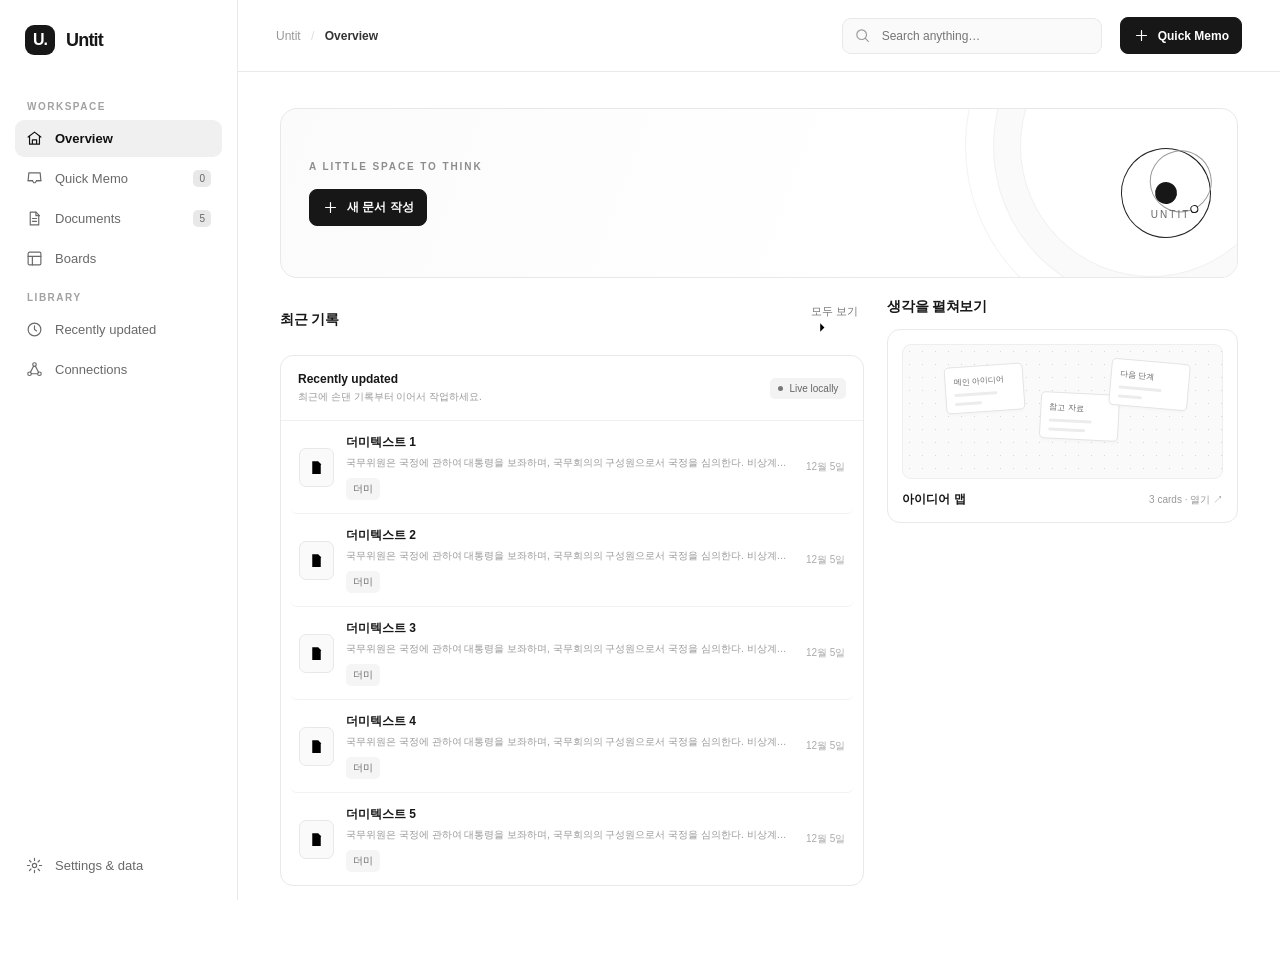
==== commit 150d2920: "Update index.html" ====
--- a/index.html
+++ b/index.html
@@ -6,7 +6,7 @@
 
     <meta name="viewport" content="width=device-width, initial-scale=1" />
     <meta name="theme-color" content="#ffffff" />
-    <title>Untit — Personal Knowledge Space</title>
+    <title>Untit</title>
     <link rel="stylesheet" href="styles.css" />
   </head>
   <body>
@@ -16,7 +16,6 @@
           <div class="brand-mark">U.</div>
           <div>
             <div class="brand-name">Untit</div>
-            <div class="brand-caption">PERSONAL KNOWLEDGE</div>
           </div>
         </div>
         <div class="nav-label">Workspace</div>
